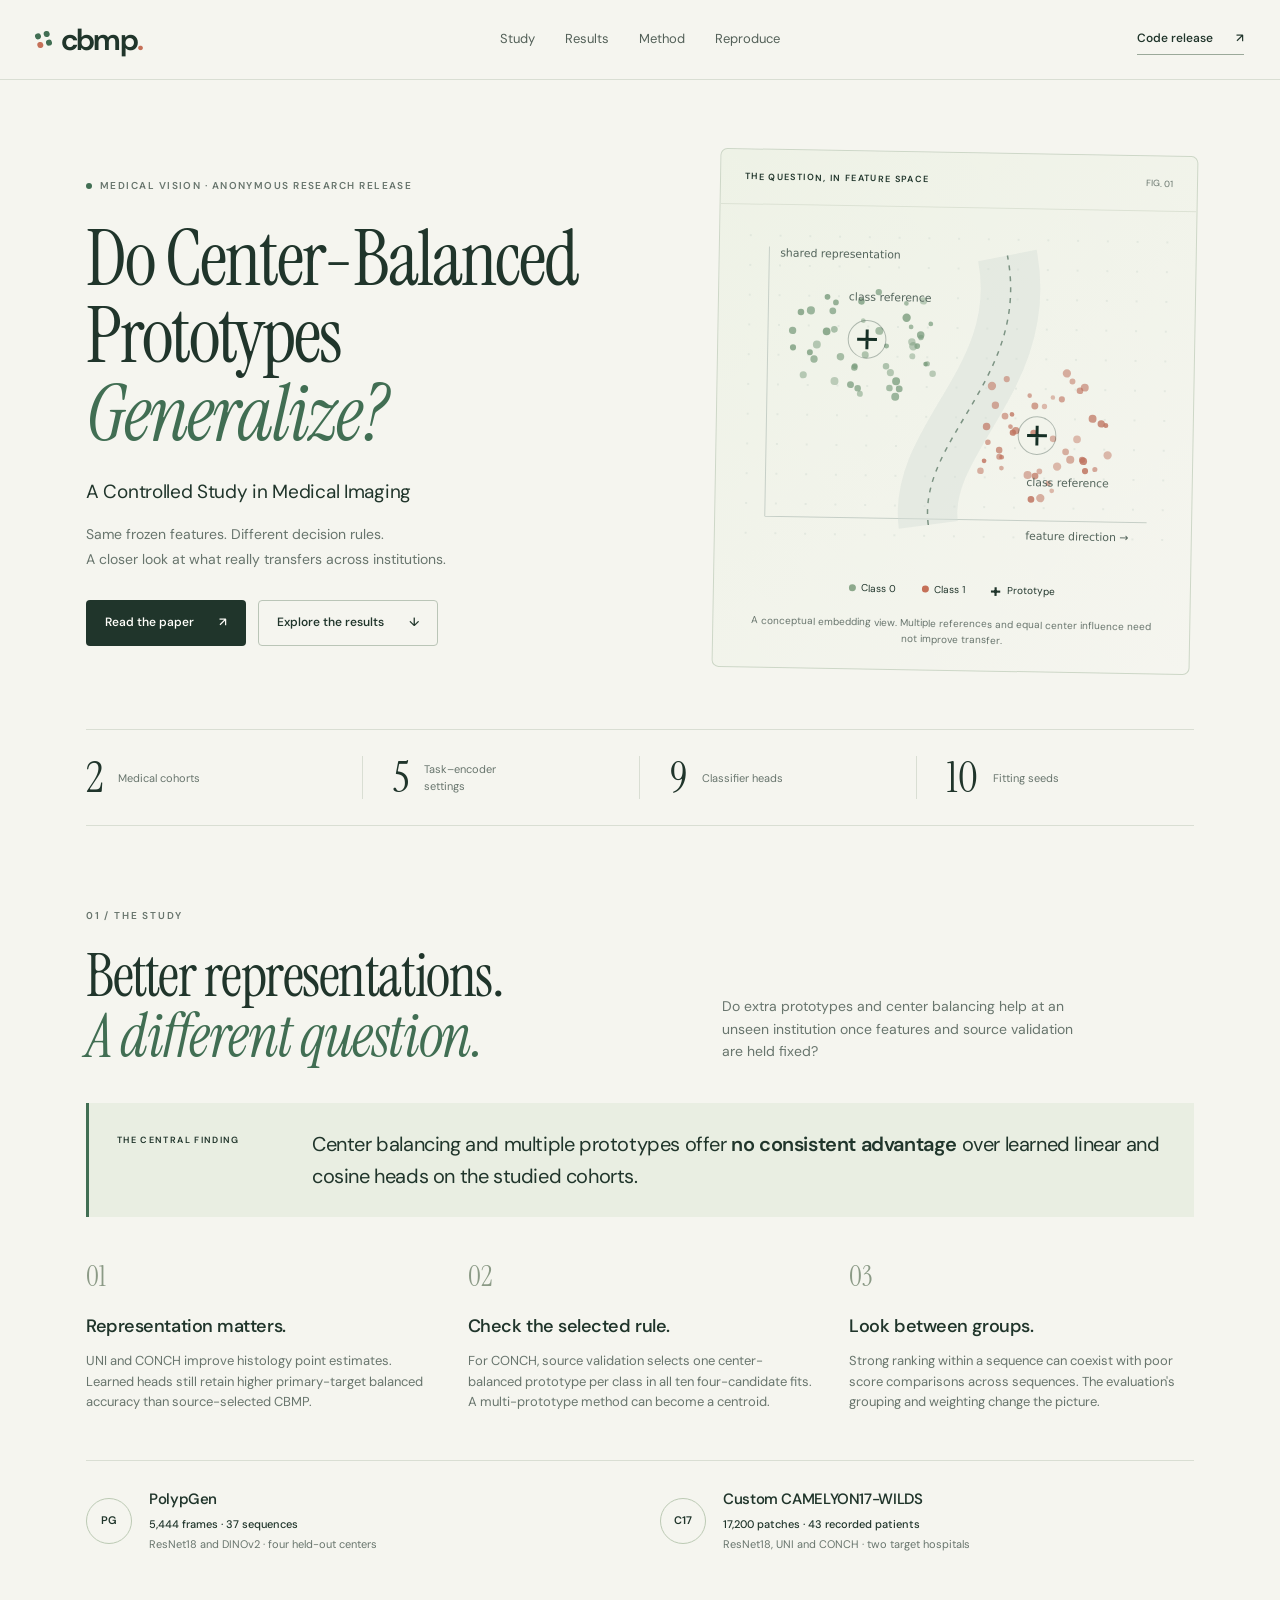
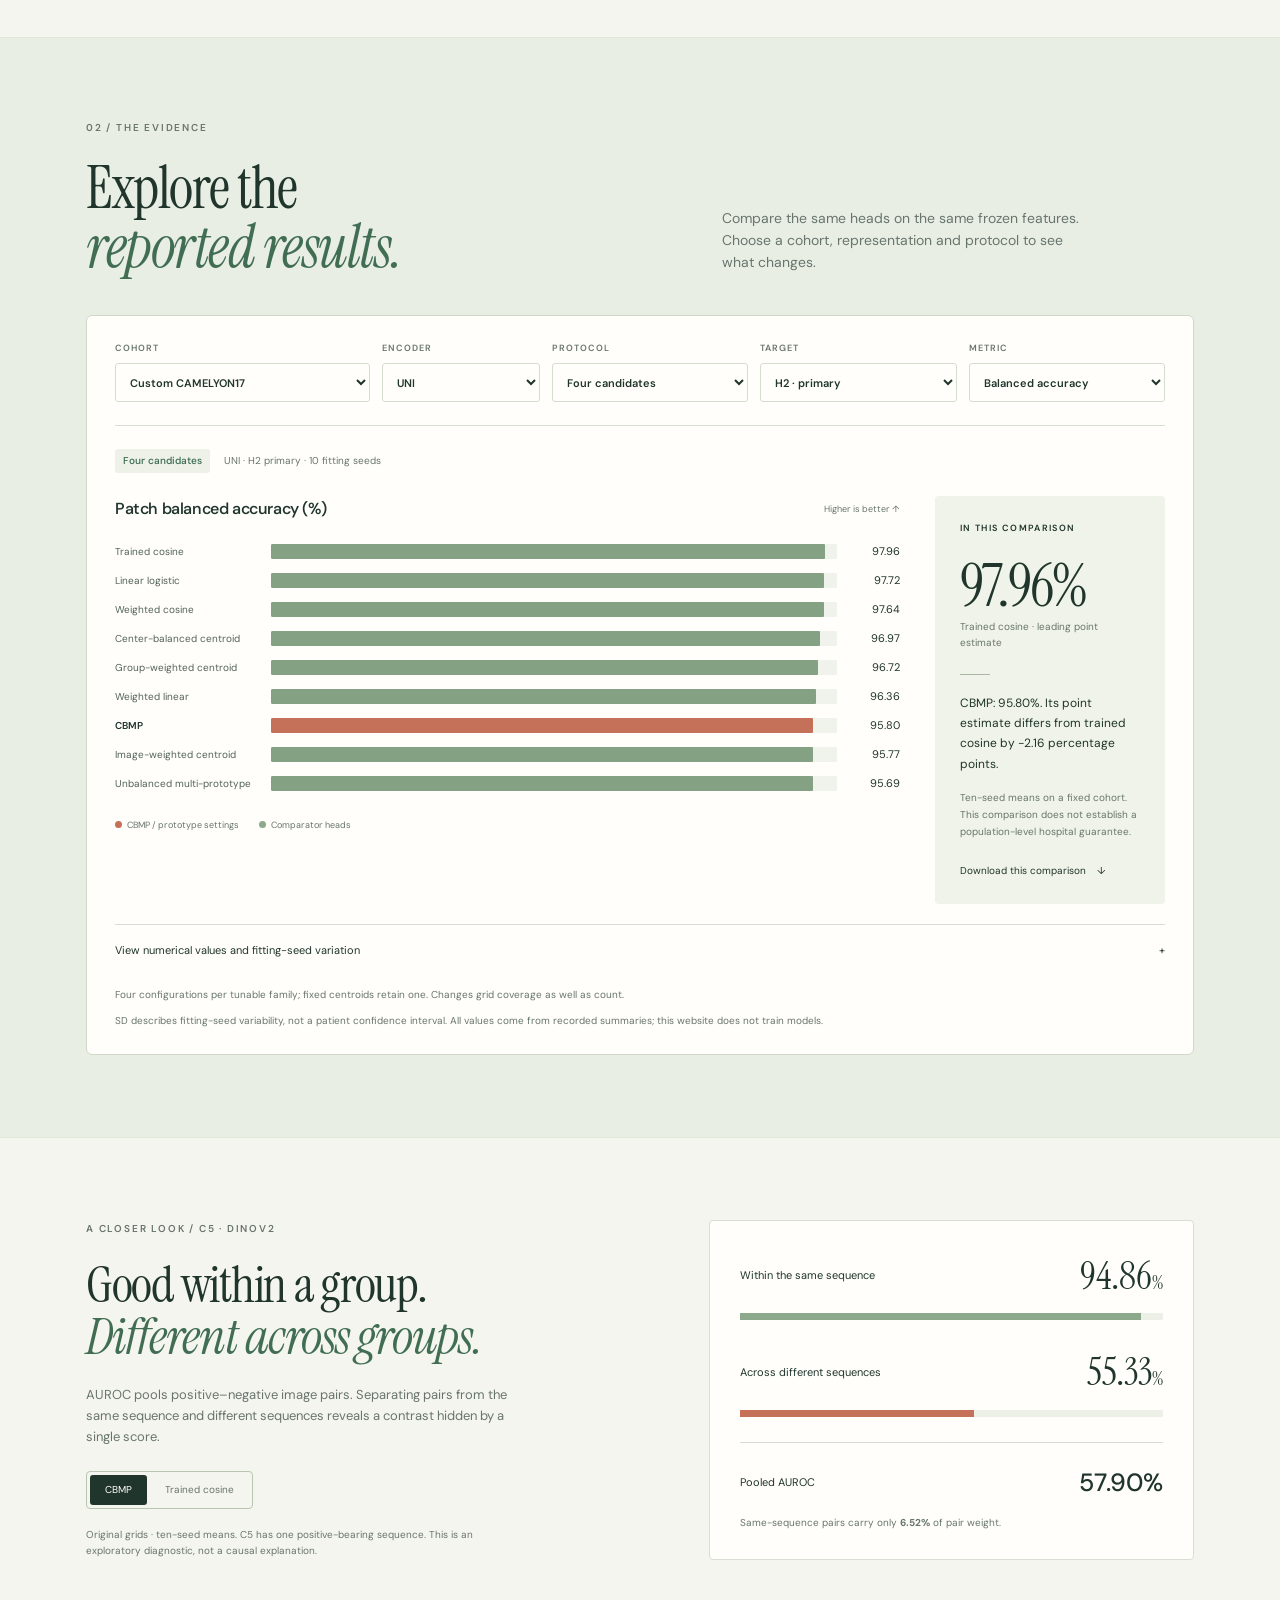
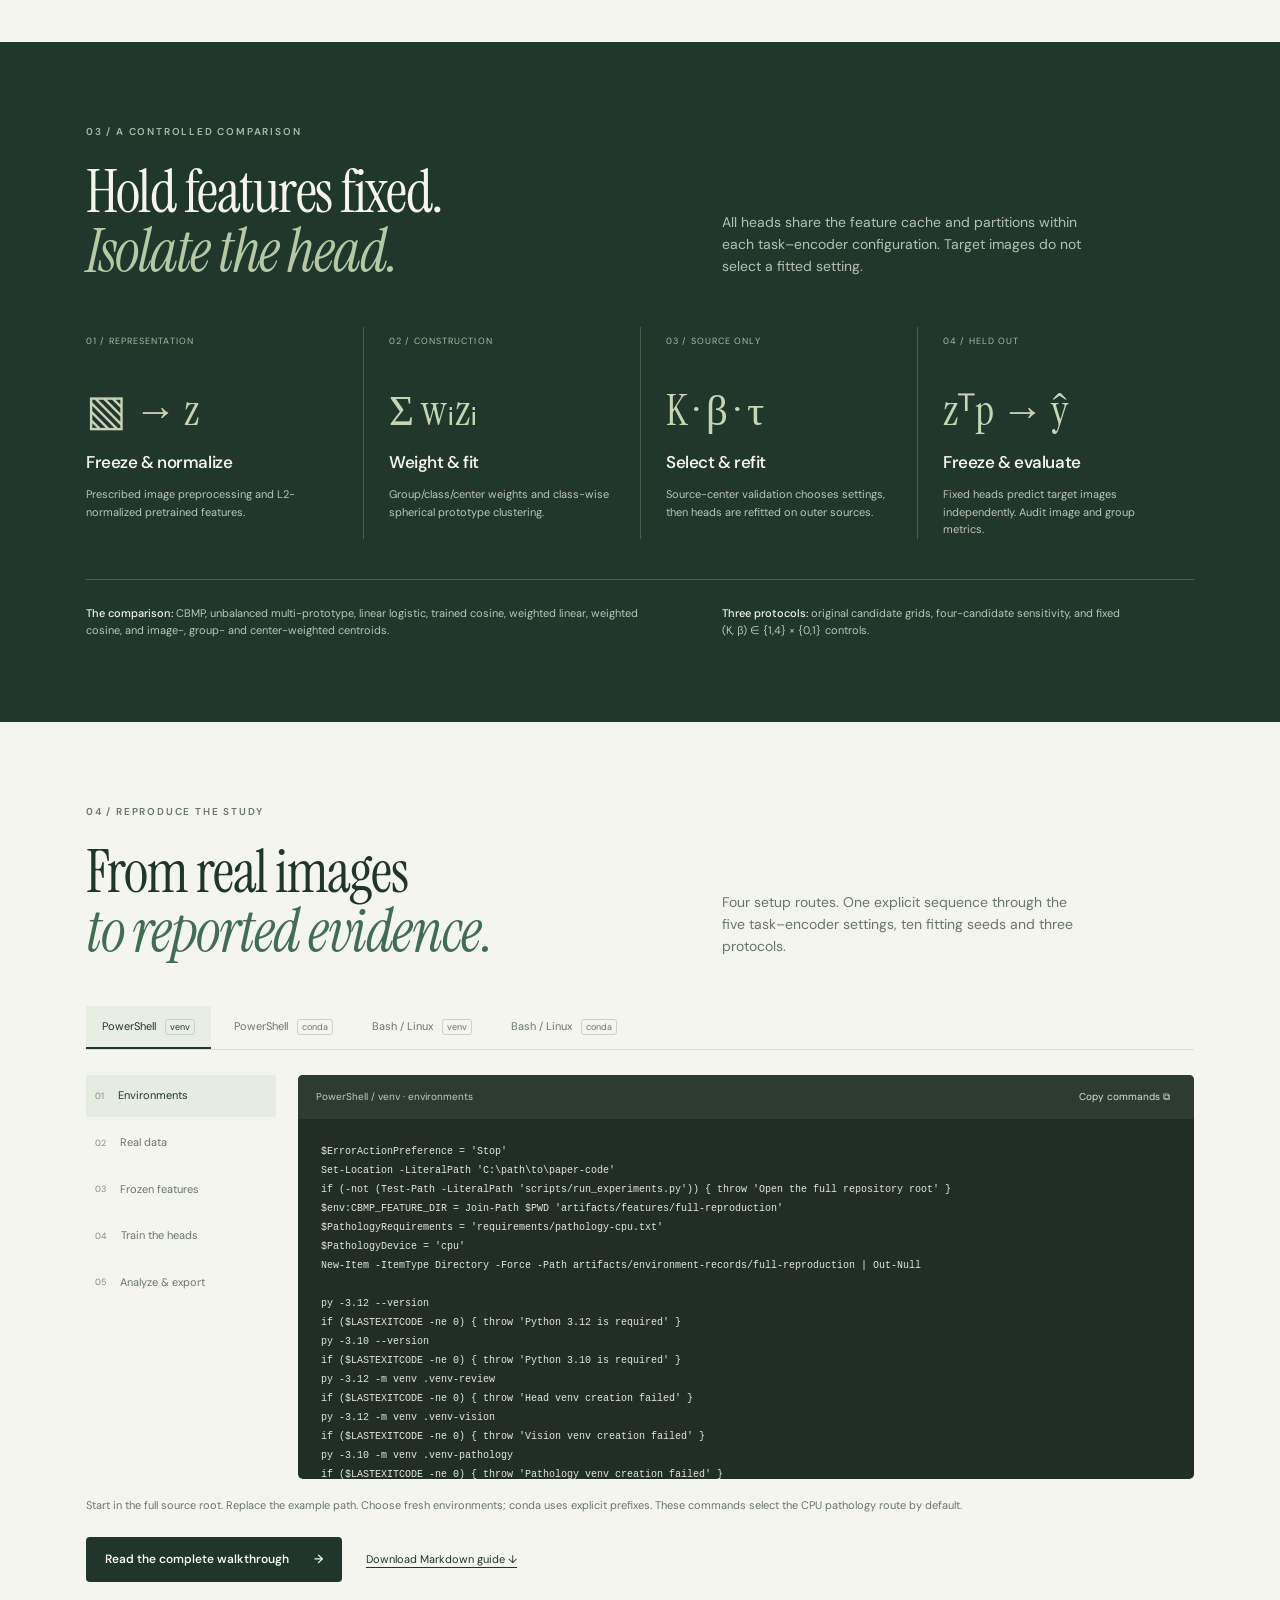
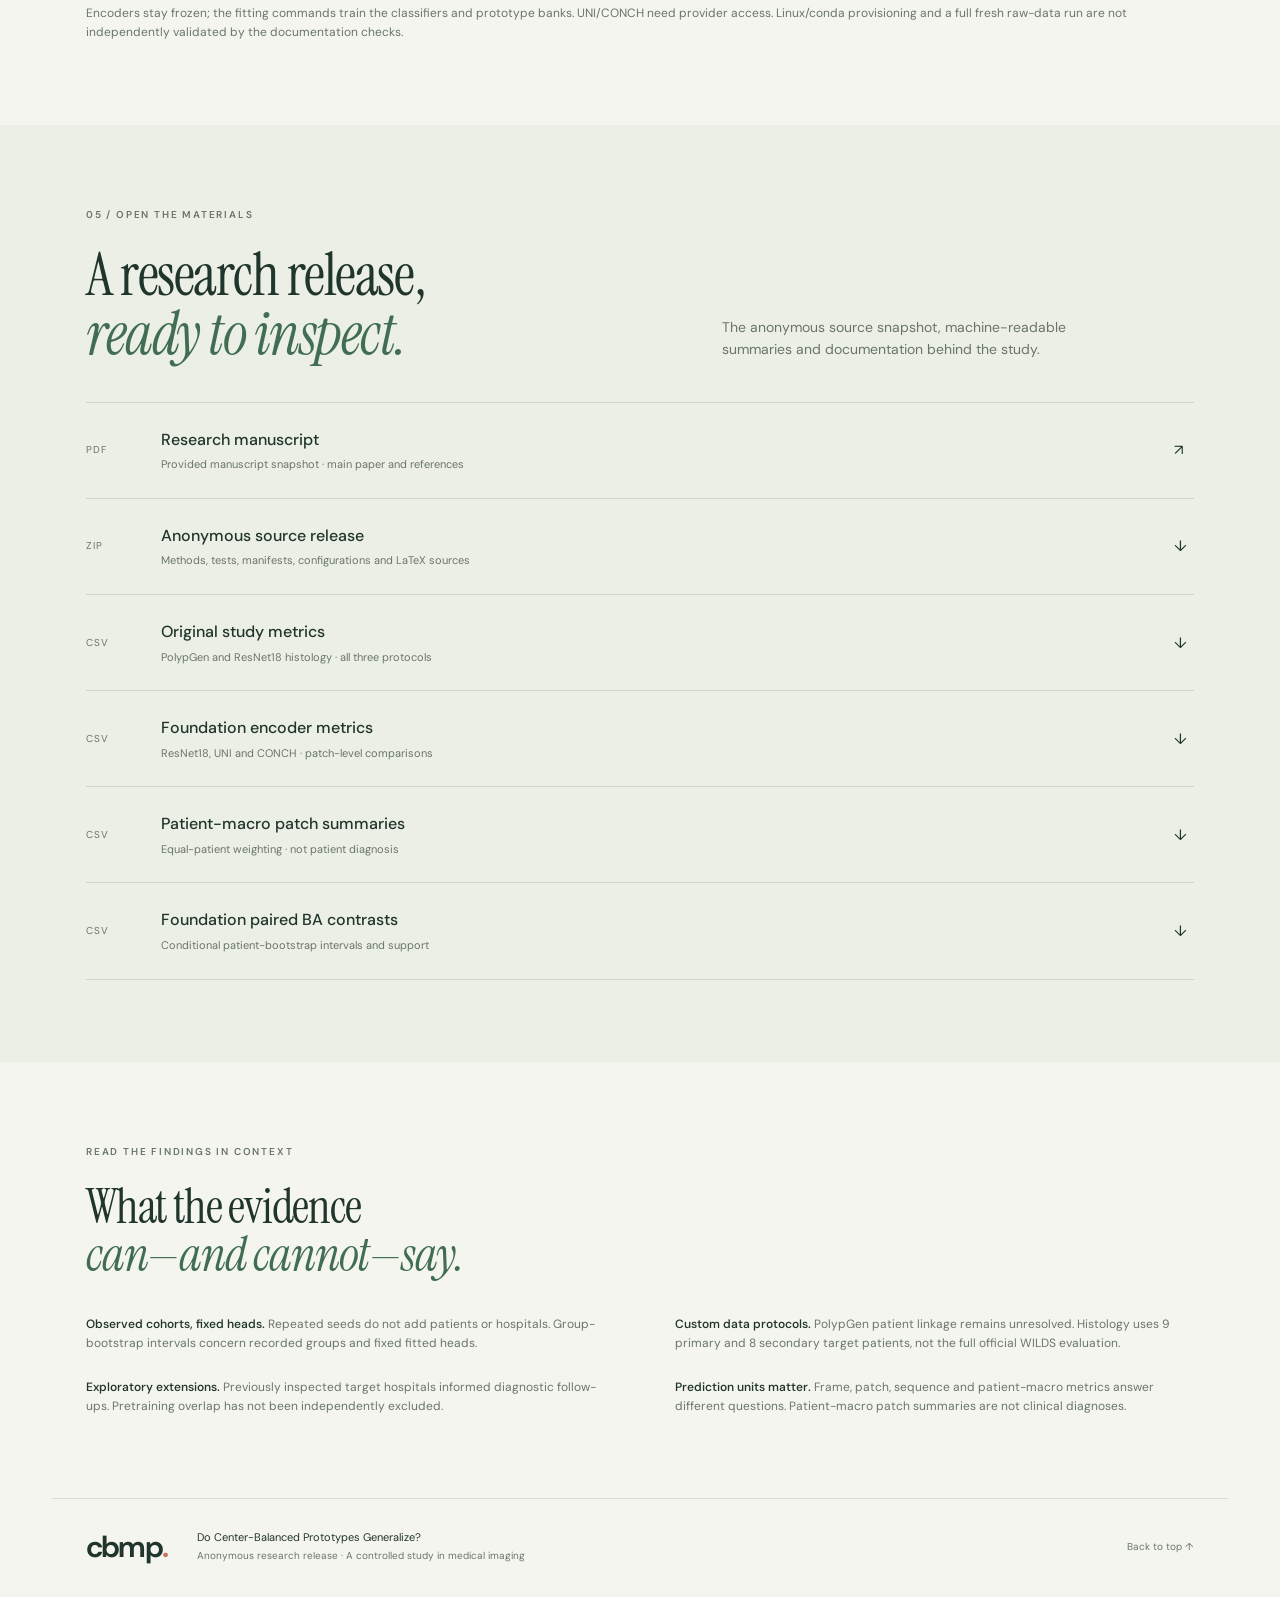
==== docs/index.html @ a2fa5ddd "Add files via upload" ====
<!doctype html>
<html lang="en" data-anonymous-source-directory="docs">
<head>
  <meta charset="utf-8"><meta name="viewport" content="width=device-width, initial-scale=1">
  <meta name="description" content="Do center-balanced prototypes generalize? Explore a controlled medical imaging study, reported results, source code and complete reproduction instructions.">
  <meta name="theme-color" content="#f5f5ef">
  <title>CBMP — Do Center-Balanced Prototypes Generalize?</title>
  <link rel="stylesheet" href="styles.css"><script src="proxy-compat.js" defer></script><script src="app.js" defer></script>
</head>
<body>
<a class="skip" href="#main">Skip to content</a>
<header class="site-header"><div class="header-inner">
  <a class="brand" href="#"><span class="brand-symbol" aria-hidden="true"><i></i><i></i><i></i><i></i></span>cbmp<span class="brand-dot">.</span></a>
  <nav aria-label="Main navigation"><a href="#study">Study</a><a href="#results">Results</a><a href="#method">Method</a><a href="#reproduce">Reproduce</a></nav>
  <a class="header-download" href="downloads/anonymous-source.zip" download>Code release <span aria-hidden="true">↗</span></a>
</div></header>
<main id="main">
<section class="hero wrap">
  <div class="hero-copy"><p class="eyebrow"><span class="status-dot"></span> Medical vision · Anonymous research release</p>
    <h1>Do Center-Balanced<br>Prototypes<br><em>Generalize?</em></h1>
    <p class="hero-subtitle">A Controlled Study in Medical Imaging</p>
    <p class="hero-description">Same frozen features. Different decision rules.<br>A closer look at what really transfers across institutions.</p>
    <div class="hero-actions"><a class="button primary" href="downloads/paper.pdf" target="_blank" rel="noopener">Read the paper <span>↗</span></a><a class="button secondary" href="#results">Explore the results <span>↓</span></a></div>
  </div>
  <div class="embedding-panel"><div class="panel-top"><span class="tiny-label">THE QUESTION, IN FEATURE SPACE</span><span class="figure-id">FIG. 01</span></div>
    <svg id="embedding" viewBox="0 0 480 375" role="img" aria-label="Conceptual illustration of two classes, center groups and prototypes in a shared frozen feature space"><defs><pattern id="grid" width="30" height="30" patternUnits="userSpaceOnUse"><circle cx="1" cy="1" r=".65" fill="#c8d2ca"/></pattern></defs><rect x="25" y="20" width="430" height="330" fill="url(#grid)"/><path d="M50 314H435M50 314V42" fill="none" stroke="#c6cfc7" stroke-width="1"/><path d="M215 320C202 233 316 170 290 47" fill="none" stroke="#d4ddd5" stroke-width="60" opacity=".44"/><path d="M215 320C202 233 316 170 290 47" fill="none" stroke="#7c9383" stroke-width="1.5" stroke-dasharray="5 6"/><g id="embedding-points"></g><g class="proto-stars"><path d="M150 124v20m-10-10h20M323 218v20m-10-10h20" stroke="#152f25" stroke-width="3"/><circle cx="150" cy="134" r="19" fill="none" stroke="#152f25" opacity=".3"/><circle cx="323" cy="228" r="19" fill="none" stroke="#152f25" opacity=".3"/></g><g fill="#53645b" font-size="11" font-family="system-ui"><text x="61" y="52">shared representation</text><text x="313" y="333">feature direction →</text><text x="131" y="95">class reference</text><text x="313" y="279">class reference</text></g></svg>
    <div class="embedding-legend"><span><i class="dot sage"></i> Class 0</span><span><i class="dot coral"></i> Class 1</span><span><b>+</b> Prototype</span></div><p class="figure-caption">A conceptual embedding view. Multiple references and equal center influence need not improve transfer.</p>
  </div>
</section>
<div class="wrap"><div class="study-stats"><div><strong>2</strong><span>Medical cohorts</span></div><div><strong>5</strong><span>Task–encoder settings</span></div><div><strong>9</strong><span>Classifier heads</span></div><div><strong>10</strong><span>Fitting seeds</span></div></div></div>
<section id="study" class="wrap section study-section"><div class="section-kicker">01 / THE STUDY</div><div class="section-heading"><h2>Better representations.<br><em>A different question.</em></h2><p>Do extra prototypes and center balancing help at an unseen institution once features and source validation are held fixed?</p></div>
  <div class="takeaway"><span class="tiny-label">THE CENTRAL FINDING</span><p>Center balancing and multiple prototypes offer <strong>no consistent advantage</strong> over learned linear and cosine heads on the studied cohorts.</p></div>
  <div class="findings"><article><span class="finding-no">01</span><h3>Representation matters.</h3><p>UNI and CONCH improve histology point estimates. Learned heads still retain higher primary-target balanced accuracy than source-selected CBMP.</p></article><article><span class="finding-no">02</span><h3>Check the selected rule.</h3><p>For CONCH, source validation selects one center-balanced prototype per class in all ten four-candidate fits. A multi-prototype method can become a centroid.</p></article><article><span class="finding-no">03</span><h3>Look between groups.</h3><p>Strong ranking within a sequence can coexist with poor score comparisons across sequences. The evaluation's grouping and weighting change the picture.</p></article></div>
  <div class="cohort-row"><article><div class="cohort-icon">PG</div><div><h3>PolypGen</h3><p><strong>5,444 frames · 37 sequences</strong><br>ResNet18 and DINOv2 · four held-out centers</p></div></article><article><div class="cohort-icon">C17</div><div><h3>Custom CAMELYON17-WILDS</h3><p><strong>17,200 patches · 43 recorded patients</strong><br>ResNet18, UNI and CONCH · two target hospitals</p></div></article></div>
</section>
<section id="results" class="results-section section"><div class="wrap"><div class="section-kicker">02 / THE EVIDENCE</div><div class="section-heading"><h2>Explore the<br><em>reported results.</em></h2><p>Compare the same heads on the same frozen features. Choose a cohort, representation and protocol to see what changes.</p></div>
<div class="explorer"><div class="controls"><label>Cohort<select id="dataset"><option value="camelyon">Custom CAMELYON17</option><option value="polypgen">PolypGen</option></select></label><label>Encoder<select id="encoder"></select></label><label>Protocol<select id="protocol"><option value="matched4">Four candidates</option><option value="historical">Original grids</option><option value="factorial">Fixed K × β</option></select></label><label>Target<select id="target"></select></label><label>Metric<select id="metric"><option value="balanced_accuracy">Balanced accuracy</option><option value="auroc">AUROC</option><option value="macro_f1">Macro F1</option><option value="negative_log_likelihood">NLL</option><option value="brier_score">Brier score</option></select></label></div>
<div class="result-context"><span id="result-tag" class="tag">Four-candidate source selection</span><span id="result-context">Loading recorded metrics…</span></div>
<div class="result-layout"><div class="chart-panel"><div class="chart-heading"><h3 id="chart-title">Patch balanced accuracy</h3><span id="metric-direction">Higher is better ↑</span></div><div id="bars" class="bar-chart" aria-live="polite"></div><div class="chart-key"><span><i class="dot coral"></i> CBMP / prototype settings</span><span><i class="dot sage"></i> Comparator heads</span></div></div><aside class="result-insight"><span class="tiny-label">IN THIS COMPARISON</span><strong id="result-best">—</strong><span id="result-best-label">Leading point estimate</span><div class="insight-line"></div><p id="result-delta">Metrics are loaded from the recorded result summaries.</p><p class="muted small">Ten-seed means on a fixed cohort. This comparison does not establish a population-level hospital guarantee.</p><button class="text-button" id="download-results">Download this comparison <span>↓</span></button></aside></div>
<details class="data-details"><summary>View numerical values and fitting-seed variation <span>+</span></summary><div class="table-scroll"><table><thead><tr><th scope="col">Classifier</th><th scope="col">Mean</th><th scope="col">Fitting-seed SD</th><th scope="col">Seeds</th></tr></thead><tbody id="result-rows"></tbody></table></div></details>
<p id="protocol-note" class="small muted">Four-candidate grids change parameter coverage as well as candidate count.</p><p class="small muted">SD describes fitting-seed variability, not a patient confidence interval. All values come from recorded summaries; this website does not train models.</p></div></div></section>
<section class="wrap section ranking-section"><div class="ranking-copy"><div class="section-kicker">A CLOSER LOOK / C5 · DINOV2</div><h2>Good within a group.<br><em>Different across groups.</em></h2><p>AUROC pools positive–negative image pairs. Separating pairs from the same sequence and different sequences reveals a contrast hidden by a single score.</p><div class="toggle-group" aria-label="Ranking diagnostic head"><button class="active" data-rank="cbmp" aria-pressed="true">CBMP</button><button data-rank="cosine" aria-pressed="false">Trained cosine</button></div><p class="small muted">Original grids · ten-seed means. C5 has one positive-bearing sequence. This is an exploratory diagnostic, not a causal explanation.</p></div><div class="ranking-figure"><div class="rank-item"><div><span>Within the same sequence</span><strong id="rank-same">94.86<span>%</span></strong></div><div class="rank-track"><i id="rank-same-bar" style="width:94.86%"></i></div></div><div class="rank-item"><div><span>Across different sequences</span><strong id="rank-across">55.33<span>%</span></strong></div><div class="rank-track coral-track"><i id="rank-across-bar" style="width:55.33%"></i></div></div><div class="pooled"><span>Pooled AUROC</span><strong id="rank-pooled">57.90%</strong><span>Same-sequence pairs carry only <b>6.52%</b> of pair weight.</span></div></div></section>
<section id="method" class="method-section section"><div class="wrap"><div class="section-kicker">03 / A CONTROLLED COMPARISON</div><div class="section-heading"><h2>Hold features fixed.<br><em>Isolate the head.</em></h2><p>All heads share the feature cache and partitions within each task–encoder configuration. Target images do not select a fitted setting.</p></div><div class="pipeline"><article><span>01 / REPRESENTATION</span><div class="pipeline-symbol">▧ → z</div><h3>Freeze & normalize</h3><p>Prescribed image preprocessing and L2-normalized pretrained features.</p></article><article><span>02 / CONSTRUCTION</span><div class="pipeline-symbol">Σ wᵢzᵢ</div><h3>Weight & fit</h3><p>Group/class/center weights and class-wise spherical prototype clustering.</p></article><article><span>03 / SOURCE ONLY</span><div class="pipeline-symbol">K · β · τ</div><h3>Select & refit</h3><p>Source-center validation chooses settings, then heads are refitted on outer sources.</p></article><article><span>04 / HELD OUT</span><div class="pipeline-symbol">zᵀp → ŷ</div><h3>Freeze & evaluate</h3><p>Fixed heads predict target images independently. Audit image and group metrics.</p></article></div><div class="method-bottom"><p><strong>The comparison:</strong> CBMP, unbalanced multi-prototype, linear logistic, trained cosine, weighted linear, weighted cosine, and image-, group- and center-weighted centroids.</p><p><strong>Three protocols:</strong> original candidate grids, four-candidate sensitivity, and fixed <span class="nowrap">(K, β) ∈ {1,4} × {0,1}</span> controls.</p></div></div></section>
<section id="reproduce" class="wrap section"><div class="section-kicker">04 / REPRODUCE THE STUDY</div><div class="section-heading"><h2>From real images<br><em>to reported evidence.</em></h2><p>Four setup routes. One explicit sequence through the five task–encoder settings, ten fitting seeds and three protocols.</p></div>
<div class="repro-routes" role="group" aria-label="Choose platform and environment"><button data-shell="powershell" data-env="venv" class="active" aria-pressed="true">PowerShell <span>venv</span></button><button data-shell="powershell" data-env="conda" aria-pressed="false">PowerShell <span>conda</span></button><button data-shell="bash" data-env="venv" aria-pressed="false">Bash / Linux <span>venv</span></button><button data-shell="bash" data-env="conda" aria-pressed="false">Bash / Linux <span>conda</span></button></div>
<div class="repro-grid"><nav class="repro-steps" aria-label="Reproduction stage"><button data-stage="setup" class="active"><span>01</span> Environments</button><button data-stage="data"><span>02</span> Real data</button><button data-stage="features"><span>03</span> Frozen features</button><button data-stage="fit"><span>04</span> Train the heads</button><button data-stage="report"><span>05</span> Analyze & export</button></nav><div class="terminal"><div class="terminal-header"><span id="terminal-title">PowerShell / venv · environments</span><button id="copy-code" type="button">Copy commands <span>⧉</span></button></div><pre tabindex="0"><code id="repro-code">Loading the reproduction guide…</code></pre></div></div>
<p class="repro-hint" id="repro-hint">Use the full guide for prerequisites, provider access, expected outputs and recovery instructions.</p><div class="repro-links"><a class="button primary" href="guide.html">Read the complete walkthrough <span>→</span></a><a class="text-link" href="downloads/REPRODUCE_ALL.md" download>Download Markdown guide ↓</a></div><p class="small muted">Encoders stay frozen; the fitting commands train the classifiers and prototype banks. UNI/CONCH need provider access. Linux/conda provisioning and a full fresh raw-data run are not independently validated by the documentation checks.</p>
</section>
<section id="resources" class="resource-section section"><div class="wrap"><div class="section-kicker">05 / OPEN THE MATERIALS</div><div class="section-heading"><h2>A research release,<br><em>ready to inspect.</em></h2><p>The anonymous source snapshot, machine-readable summaries and documentation behind the study.</p></div><div class="resource-list"><a href="downloads/paper.pdf" target="_blank" rel="noopener"><span class="resource-type">PDF</span><span><strong>Research manuscript</strong><small>Provided manuscript snapshot · main paper and references</small></span><span>↗</span></a><a href="downloads/anonymous-source.zip" download><span class="resource-type">ZIP</span><span><strong>Anonymous source release</strong><small>Methods, tests, manifests, configurations and LaTeX sources</small></span><span>↓</span></a><a href="downloads/original_image_metrics.csv" download><span class="resource-type">CSV</span><span><strong>Original study metrics</strong><small>PolypGen and ResNet18 histology · all three protocols</small></span><span>↓</span></a><a href="downloads/histology_image_metrics.csv" download><span class="resource-type">CSV</span><span><strong>Foundation encoder metrics</strong><small>ResNet18, UNI and CONCH · patch-level comparisons</small></span><span>↓</span></a><a href="downloads/histology_patient_macro.csv" download><span class="resource-type">CSV</span><span><strong>Patient-macro patch summaries</strong><small>Equal-patient weighting · not patient diagnosis</small></span><span>↓</span></a><a href="downloads/foundation_paired_ba.csv" download><span class="resource-type">CSV</span><span><strong>Foundation paired BA contrasts</strong><small>Conditional patient-bootstrap intervals and support</small></span><span>↓</span></a></div></div></section>
<section class="wrap section scope-section"><div class="section-kicker">READ THE FINDINGS IN CONTEXT</div><h2>What the evidence<br><em>can—and cannot—say.</em></h2><div class="scope-grid"><p><strong>Observed cohorts, fixed heads.</strong> Repeated seeds do not add patients or hospitals. Group-bootstrap intervals concern recorded groups and fixed fitted heads.</p><p><strong>Custom data protocols.</strong> PolypGen patient linkage remains unresolved. Histology uses 9 primary and 8 secondary target patients, not the full official WILDS evaluation.</p><p><strong>Exploratory extensions.</strong> Previously inspected target hospitals informed diagnostic follow-ups. Pretraining overlap has not been independently excluded.</p><p><strong>Prediction units matter.</strong> Frame, patch, sequence and patient-macro metrics answer different questions. Patient-macro patch summaries are not clinical diagnoses.</p></div></section>
</main><footer><div class="wrap footer-inner"><a class="brand" href="#">cbmp<span class="brand-dot">.</span></a><p>Do Center-Balanced Prototypes Generalize?<br><span>Anonymous research release · A controlled study in medical imaging</span></p><a href="#main">Back to top ↑</a></div></footer><div id="toast" role="status" aria-live="polite"></div>
<script id="recorded-results" type="application/json">{"schemaVersion":1,"description":"Seed-averaged image/patch metrics from the recorded paper summaries. Fractions remain raw; display BA/AUROC/F1 as percentages.","protocols":[{"id":"historical","label":"Original grids","description":"Original source-only candidate grids; 9 head families."},{"id":"matched4","label":"Four candidates","description":"Four configurations per tunable family; fixed centroids retain one. Changes grid coverage as well as count."},{"id":"factorial","label":"Fixed K × beta","description":"Four fixed prototype settings, K in {1,4}, beta in {0,1}."}],"metrics":{"balanced_accuracy":{"label":"Balanced accuracy","display":"percent","higherIsBetter":true},"auroc":{"label":"AUROC","display":"percent","higherIsBetter":true},"macro_f1":{"label":"Macro F1","display":"percent","higherIsBetter":true},"negative_log_likelihood":{"label":"Negative log-likelihood","display":"decimal","higherIsBetter":false},"brier_score":{"label":"Brier score","display":"decimal","higherIsBetter":false}},"recordCount":308,"fittingSeeds":10,"sourceRowCounts":{"original_image_metrics.csv":220,"histology_image_metrics.csv":132},"deduplicatedRows":44,"uncertaintyNote":"Columns ending _seed_sd describe fitting-seed variability on fixed cohorts, not confidence intervals or hospital-population uncertainty.","scopeNote":"PolypGen is a reviewed sequence subset; CAMELYON is a custom patient-capped cohort, not the full official WILDS benchmark.","records":[{"encoder":"CONCH","task":"camelyon_custom_conch","protocol":"factorial","center":"1","method":"K1_beta0","fitting_seeds":10,"balanced_accuracy":0.9348865251281169,"balanced_accuracy_seed_sd":1.1702778228589004e-16,"balanced_accuracy_valid_seeds":10,"macro_f1":0.9364369505627032,"macro_f1_seed_sd":1.1702778228589004e-16,"macro_f1_valid_seeds":10,"auroc":0.9853459011979316,"auroc_seed_sd":1.1702778228589004e-16,"auroc_valid_seeds":10,"negative_log_likelihood":0.1426907840581442,"negative_log_likelihood_seed_sd":0.0,"negative_log_likelihood_valid_seeds":10,"brier_score":0.04289225268874418,"brier_score_seed_sd":0.0,"brier_score_valid_seeds":10,"dataset":"camelyon","dataset_label":"Custom CAMELYON17-WILDS"},{"encoder":"CONCH","task":"camelyon_custom_conch","protocol":"factorial","center":"1","method":"K1_beta1","fitting_seeds":10,"balanced_accuracy":0.9379073452756757,"balanced_accuracy_seed_sd":0.0,"balanced_accuracy_valid_seeds":10,"macro_f1":0.9395664790018078,"macro_f1_seed_sd":1.1702778228589004e-16,"macro_f1_valid_seeds":10,"auroc":0.9856730171531429,"auroc_seed_sd":0.0,"auroc_valid_seeds":10,"negative_log_likelihood":0.14088339298708122,"negative_log_likelihood_seed_sd":0.0,"negative_log_likelihood_valid_seeds":10,"brier_score":0.04235460553715327,"brier_score_seed_sd":7.314236392868128e-18,"brier_score_valid_seeds":10,"dataset":"camelyon","dataset_label":"Custom CAMELYON17-WILDS"},{"encoder":"CONCH","task":"camelyon_custom_conch","protocol":"factorial","center":"1","method":"K4_beta0","fitting_seeds":10,"balanced_accuracy":0.8812226089324404,"balanced_accuracy_seed_sd":0.0160430282484972,"balanced_accuracy_valid_seeds":10,"macro_f1":0.8873804997272184,"macro_f1_seed_sd":0.015255237042174826,"macro_f1_valid_seeds":10,"auroc":0.952332114913399,"auroc_seed_sd":0.011092492099173611,"auroc_valid_seeds":10,"negative_log_likelihood":0.2577441312170573,"negative_log_likelihood_seed_sd":0.03350289200019272,"negative_log_likelihood_valid_seeds":10,"brier_score":0.07313364904835958,"brier_score_seed_sd":0.008396802931281564,"brier_score_valid_seeds":10,"dataset":"camelyon","dataset_label":"Custom CAMELYON17-WILDS"},{"encoder":"CONCH","task":"camelyon_custom_conch","protocol":"factorial","center":"1","method":"K4_beta1","fitting_seeds":10,"balanced_accuracy":0.8786981176477753,"balanced_accuracy_seed_sd":0.003262068661560072,"balanced_accuracy_valid_seeds":10,"macro_f1":0.8829017245454956,"macro_f1_seed_sd":0.0038843182653010176,"macro_f1_valid_seeds":10,"auroc":0.9528247028225495,"auroc_seed_sd":0.0016836172600461395,"auroc_valid_seeds":10,"negative_log_likelihood":0.25614437207591023,"negative_log_likelihood_seed_sd":0.005813594331726181,"negative_log_likelihood_valid_seeds":10,"brier_score":0.07334811296593699,"brier_score_seed_sd":0.0010289234568393387,"brier_score_valid_seeds":10,"dataset":"camelyon","dataset_label":"Custom CAMELYON17-WILDS"},{"encoder":"CONCH","task":"camelyon_custom_conch","protocol":"factorial","center":"2","method":"K1_beta0","fitting_seeds":10,"balanced_accuracy":0.9260019129038353,"balanced_accuracy_seed_sd":0.0,"balanced_accuracy_valid_seeds":10,"macro_f1":0.9316688444807024,"macro_f1_seed_sd":0.0,"macro_f1_valid_seeds":10,"auroc":0.9766193262327605,"auroc_seed_sd":2.340555645717801e-16,"auroc_valid_seeds":10,"negative_log_likelihood":0.15767100154860597,"negative_log_likelihood_seed_sd":2.925694557147251e-17,"negative_log_likelihood_valid_seeds":10,"brier_score":0.043776361421797264,"brier_score_seed_sd":0.0,"brier_score_valid_seeds":10,"dataset":"camelyon","dataset_label":"Custom CAMELYON17-WILDS"},{"encoder":"CONCH","task":"camelyon_custom_conch","protocol":"factorial","center":"2","method":"K1_beta1","fitting_seeds":10,"balanced_accuracy":0.9263266342338937,"balanced_accuracy_seed_sd":1.1702778228589004e-16,"balanced_accuracy_valid_seeds":10,"macro_f1":0.9325836384235806,"macro_f1_seed_sd":1.1702778228589004e-16,"macro_f1_valid_seeds":10,"auroc":0.9777643379227282,"auroc_seed_sd":1.1702778228589004e-16,"auroc_valid_seeds":10,"negative_log_likelihood":0.15373701488206293,"negative_log_likelihood_seed_sd":0.0,"negative_log_likelihood_valid_seeds":10,"brier_score":0.042747520638124925,"brier_score_seed_sd":0.0,"brier_score_valid_seeds":10,"dataset":"camelyon","dataset_label":"Custom CAMELYON17-WILDS"},{"encoder":"CONCH","task":"camelyon_custom_conch","protocol":"factorial","center":"2","method":"K4_beta0","fitting_seeds":10,"balanced_accuracy":0.931761878896656,"balanced_accuracy_seed_sd":0.005368448925419319,"balanced_accuracy_valid_seeds":10,"macro_f1":0.9406123213864006,"macro_f1_seed_sd":0.004609133306339077,"macro_f1_valid_seeds":10,"auroc":0.9842946683709617,"auroc_seed_sd":0.0027234667120763258,"auroc_valid_seeds":10,"negative_log_likelihood":0.13174111238857455,"negative_log_likelihood_seed_sd":0.010497664426718848,"negative_log_likelihood_valid_seeds":10,"brier_score":0.03698457880314933,"brier_score_seed_sd":0.002941038357357291,"brier_score_valid_seeds":10,"dataset":"camelyon","dataset_label":"Custom CAMELYON17-WILDS"},{"encoder":"CONCH","task":"camelyon_custom_conch","protocol":"factorial","center":"2","method":"K4_beta1","fitting_seeds":10,"balanced_accuracy":0.9341267357831098,"balanced_accuracy_seed_sd":0.0007341132376436219,"balanced_accuracy_valid_seeds":10,"macro_f1":0.9419280152720179,"macro_f1_seed_sd":0.001214106161831828,"macro_f1_valid_seeds":10,"auroc":0.98555204102116,"auroc_seed_sd":0.0005400670678833593,"auroc_valid_seeds":10,"negative_log_likelihood":0.1274380435348069,"negative_log_likelihood_seed_sd":0.0025957451448127603,"negative_log_likelihood_valid_seeds":10,"brier_score":0.035899647256356436,"brier_score_seed_sd":0.0008324080669483991,"brier_score_valid_seeds":10,"dataset":"camelyon","dataset_label":"Custom CAMELYON17-WILDS"},{"encoder":"CONCH","task":"camelyon_custom_conch","protocol":"historical","center":"1","method":"cbmp","fitting_seeds":10,"balanced_accuracy":0.9379073452756757,"balanced_accuracy_seed_sd":0.0,"balanced_accuracy_valid_seeds":10,"macro_f1":0.9395664790018078,"macro_f1_seed_sd":1.1702778228589004e-16,"macro_f1_valid_seeds":10,"auroc":0.9856730171531429,"auroc_seed_sd":0.0,"auroc_valid_seeds":10,"negative_log_likelihood":0.14088339298708122,"negative_log_likelihood_seed_sd":0.0,"negative_log_likelihood_valid_seeds":10,"brier_score":0.04235460553715327,"brier_score_seed_sd":7.314236392868128e-18,"brier_score_valid_seeds":10,"dataset":"camelyon","dataset_label":"Custom CAMELYON17-WILDS"},{"encoder":"CONCH","task":"camelyon_custom_conch","protocol":"historical","center":"1","method":"cosine_group_center_weighted","fitting_seeds":10,"balanced_accuracy":0.9363660723335157,"balanced_accuracy_seed_sd":0.0006225071278059547,"balanced_accuracy_valid_seeds":10,"macro_f1":0.9286370226766566,"macro_f1_seed_sd":0.0010717630159390293,"macro_f1_valid_seeds":10,"auroc":0.9838851892596349,"auroc_seed_sd":0.0001040701336012814,"auroc_valid_seeds":10,"negative_log_likelihood":0.16354975286208034,"negative_log_likelihood_seed_sd":0.0022099705272734752,"negative_log_likelihood_valid_seeds":10,"brier_score":0.04846611235214547,"brier_score_seed_sd":0.0006465442803852237,"brier_score_valid_seeds":10,"dataset":"camelyon","dataset_label":"Custom CAMELYON17-WILDS"},{"encoder":"CONCH","task":"camelyon_custom_conch","protocol":"historical","center":"1","method":"linear_group_center_weighted","fitting_seeds":10,"balanced_accuracy":0.9403087330825155,"balanced_accuracy_seed_sd":0.0,"balanced_accuracy_valid_seeds":10,"macro_f1":0.938941467070023,"macro_f1_seed_sd":0.0,"macro_f1_valid_seeds":10,"auroc":0.9862889695368917,"auroc_seed_sd":0.0,"auroc_valid_seeds":10,"negative_log_likelihood":0.14010974412944274,"negative_log_likelihood_seed_sd":0.0,"negative_log_likelihood_valid_seeds":10,"brier_score":0.04188486298256716,"brier_score_seed_sd":0.0,"brier_score_valid_seeds":10,"dataset":"camelyon","dataset_label":"Custom CAMELYON17-WILDS"},{"encoder":"CONCH","task":"camelyon_custom_conch","protocol":"historical","center":"1","method":"linear_logistic","fitting_seeds":10,"balanced_accuracy":0.9288120427390915,"balanced_accuracy_seed_sd":1.1702778228589004e-16,"balanced_accuracy_valid_seeds":10,"macro_f1":0.9340974316169994,"macro_f1_seed_sd":0.0,"macro_f1_valid_seeds":10,"auroc":0.9847699683193417,"auroc_seed_sd":1.1702778228589004e-16,"auroc_valid_seeds":10,"negative_log_likelihood":0.14282355720951495,"negative_log_likelihood_seed_sd":2.925694557147251e-17,"negative_log_likelihood_valid_seeds":10,"brier_score":0.042842853718480116,"brier_score_seed_sd":0.0,"brier_score_valid_seeds":10,"dataset":"camelyon","dataset_label":"Custom CAMELYON17-WILDS"},{"encoder":"CONCH","task":"camelyon_custom_conch","protocol":"historical","center":"1","method":"multi_prototype_unbalanced","fitting_seeds":10,"balanced_accuracy":0.9348865251281169,"balanced_accuracy_seed_sd":1.1702778228589004e-16,"balanced_accuracy_valid_seeds":10,"macro_f1":0.9364369505627032,"macro_f1_seed_sd":1.1702778228589004e-16,"macro_f1_valid_seeds":10,"auroc":0.9853459011979316,"auroc_seed_sd":1.1702778228589004e-16,"auroc_valid_seeds":10,"negative_log_likelihood":0.1426907840581442,"negative_log_likelihood_seed_sd":0.0,"negative_log_likelihood_valid_seeds":10,"brier_score":0.04289225268874418,"brier_score_seed_sd":0.0,"brier_score_valid_seeds":10,"dataset":"camelyon","dataset_label":"Custom CAMELYON17-WILDS"},{"encoder":"CONCH","task":"camelyon_custom_conch","protocol":"historical","center":"1","method":"single_centroid_center_balanced","fitting_seeds":10,"balanced_accuracy":0.9379073452756757,"balanced_accuracy_seed_sd":0.0,"balanced_accuracy_valid_seeds":10,"macro_f1":0.9395664790018078,"macro_f1_seed_sd":1.1702778228589004e-16,"macro_f1_valid_seeds":10,"auroc":0.9856730171531429,"auroc_seed_sd":0.0,"auroc_valid_seeds":10,"negative_log_likelihood":0.14088339298708122,"negative_log_likelihood_seed_sd":0.0,"negative_log_likelihood_valid_seeds":10,"brier_score":0.04235460553715327,"brier_score_seed_sd":7.314236392868128e-18,"brier_score_valid_seeds":10,"dataset":"camelyon","dataset_label":"Custom CAMELYON17-WILDS"},{"encoder":"CONCH","task":"camelyon_custom_conch","protocol":"historical","center":"1","method":"single_centroid_group_weighted","fitting_seeds":10,"balanced_accuracy":0.9348865251281169,"balanced_accuracy_seed_sd":1.1702778228589004e-16,"balanced_accuracy_valid_seeds":10,"macro_f1":0.9364369505627032,"macro_f1_seed_sd":1.1702778228589004e-16,"macro_f1_valid_seeds":10,"auroc":0.9853459011979316,"auroc_seed_sd":1.1702778228589004e-16,"auroc_valid_seeds":10,"negative_log_likelihood":0.1426907840581442,"negative_log_likelihood_seed_sd":0.0,"negative_log_likelihood_valid_seeds":10,"brier_score":0.04289225268874418,"brier_score_seed_sd":0.0,"brier_score_valid_seeds":10,"dataset":"camelyon","dataset_label":"Custom CAMELYON17-WILDS"},{"encoder":"CONCH","task":"camelyon_custom_conch","protocol":"historical","center":"1","method":"single_centroid_image_weighted","fitting_seeds":10,"balanced_accuracy":0.9030275190647268,"balanced_accuracy_seed_sd":0.0,"balanced_accuracy_valid_seeds":10,"macro_f1":0.9117248841945272,"macro_f1_seed_sd":1.1702778228589004e-16,"macro_f1_valid_seeds":10,"auroc":0.977685210922367,"auroc_seed_sd":0.0,"auroc_valid_seeds":10,"negative_log_likelihood":0.1799087060845052,"negative_log_likelihood_seed_sd":0.0,"negative_log_likelihood_valid_seeds":10,"brier_score":0.0538579202942034,"brier_score_seed_sd":0.0,"brier_score_valid_seeds":10,"dataset":"camelyon","dataset_label":"Custom CAMELYON17-WILDS"},{"encoder":"CONCH","task":"camelyon_custom_conch","protocol":"historical","center":"1","method":"trainable_cosine","fitting_seeds":10,"balanced_accuracy":0.9416576949026026,"balanced_accuracy_seed_sd":0.0018933406159119038,"balanced_accuracy_valid_seeds":10,"macro_f1":0.9422279052841445,"macro_f1_seed_sd":0.0012617995169620826,"macro_f1_valid_seeds":10,"auroc":0.985922269071143,"auroc_seed_sd":0.0002060261763332812,"auroc_valid_seeds":10,"negative_log_likelihood":0.13796685836192255,"negative_log_likelihood_seed_sd":0.0010963611422147063,"negative_log_likelihood_valid_seeds":10,"brier_score":0.040625817819941214,"brier_score_seed_sd":0.0004915525826545213,"brier_score_valid_seeds":10,"dataset":"camelyon","dataset_label":"Custom CAMELYON17-WILDS"},{"encoder":"CONCH","task":"camelyon_custom_conch","protocol":"historical","center":"2","method":"cbmp","fitting_seeds":10,"balanced_accuracy":0.9263266342338937,"balanced_accuracy_seed_sd":1.1702778228589004e-16,"balanced_accuracy_valid_seeds":10,"macro_f1":0.9325836384235806,"macro_f1_seed_sd":1.1702778228589004e-16,"macro_f1_valid_seeds":10,"auroc":0.9777643379227282,"auroc_seed_sd":1.1702778228589004e-16,"auroc_valid_seeds":10,"negative_log_likelihood":0.15373701488206293,"negative_log_likelihood_seed_sd":0.0,"negative_log_likelihood_valid_seeds":10,"brier_score":0.042747520638124925,"brier_score_seed_sd":0.0,"brier_score_valid_seeds":10,"dataset":"camelyon","dataset_label":"Custom CAMELYON17-WILDS"},{"encoder":"CONCH","task":"camelyon_custom_conch","protocol":"historical","center":"2","method":"cosine_group_center_weighted","fitting_seeds":10,"balanced_accuracy":0.9477606036274324,"balanced_accuracy_seed_sd":0.0022015720999519106,"balanced_accuracy_valid_seeds":10,"macro_f1":0.9515625730109128,"macro_f1_seed_sd":0.0013467911776272369,"macro_f1_valid_seeds":10,"auroc":0.9907055899300963,"auroc_seed_sd":0.0001406764456979908,"auroc_valid_seeds":10,"negative_log_likelihood":0.11053058064139654,"negative_log_likelihood_seed_sd":0.0007759938251657193,"negative_log_likelihood_valid_seeds":10,"brier_score":0.030574720088216285,"brier_score_seed_sd":0.0003087841298210124,"brier_score_valid_seeds":10,"dataset":"camelyon","dataset_label":"Custom CAMELYON17-WILDS"},{"encoder":"CONCH","task":"camelyon_custom_conch","protocol":"historical","center":"2","method":"linear_group_center_weighted","fitting_seeds":10,"balanced_accuracy":0.9348756612507086,"balanced_accuracy_seed_sd":1.1702778228589004e-16,"balanced_accuracy_valid_seeds":10,"macro_f1":0.9428220799624377,"macro_f1_seed_sd":0.0,"macro_f1_valid_seeds":10,"auroc":0.9854041452153787,"auroc_seed_sd":1.1702778228589004e-16,"auroc_valid_seeds":10,"negative_log_likelihood":0.13123611842998356,"negative_log_likelihood_seed_sd":0.0,"negative_log_likelihood_valid_seeds":10,"brier_score":0.036910250171214076,"brier_score_seed_sd":0.0,"brier_score_valid_seeds":10,"dataset":"camelyon","dataset_label":"Custom CAMELYON17-WILDS"},{"encoder":"CONCH","task":"camelyon_custom_conch","protocol":"historical","center":"2","method":"linear_logistic","fitting_seeds":10,"balanced_accuracy":0.9649950406196866,"balanced_accuracy_seed_sd":2.340555645717801e-16,"balanced_accuracy_valid_seeds":10,"macro_f1":0.9651199840253216,"macro_f1_seed_sd":1.1702778228589004e-16,"macro_f1_valid_seeds":10,"auroc":0.994578998795579,"auroc_seed_sd":0.0,"auroc_valid_seeds":10,"negative_log_likelihood":0.08426919961303261,"negative_log_likelihood_seed_sd":1.4628472785736255e-17,"negative_log_likelihood_valid_seeds":10,"brier_score":0.02219682410199709,"brier_score_seed_sd":0.0,"brier_score_valid_seeds":10,"dataset":"camelyon","dataset_label":"Custom CAMELYON17-WILDS"},{"encoder":"CONCH","task":"camelyon_custom_conch","protocol":"historical","center":"2","method":"multi_prototype_unbalanced","fitting_seeds":10,"balanced_accuracy":0.9260019129038353,"balanced_accuracy_seed_sd":0.0,"balanced_accuracy_valid_seeds":10,"macro_f1":0.9316688444807024,"macro_f1_seed_sd":0.0,"macro_f1_valid_seeds":10,"auroc":0.9766193262327605,"auroc_seed_sd":2.340555645717801e-16,"auroc_valid_seeds":10,"negative_log_likelihood":0.15767100154860597,"negative_log_likelihood_seed_sd":2.925694557147251e-17,"negative_log_likelihood_valid_seeds":10,"brier_score":0.043776361421797264,"brier_score_seed_sd":0.0,"brier_score_valid_seeds":10,"dataset":"camelyon","dataset_label":"Custom CAMELYON17-WILDS"},{"encoder":"CONCH","task":"camelyon_custom_conch","protocol":"historical","center":"2","method":"single_centroid_center_balanced","fitting_seeds":10,"balanced_accuracy":0.9263266342338937,"balanced_accuracy_seed_sd":1.1702778228589004e-16,"balanced_accuracy_valid_seeds":10,"macro_f1":0.9325836384235806,"macro_f1_seed_sd":1.1702778228589004e-16,"macro_f1_valid_seeds":10,"auroc":0.9777643379227282,"auroc_seed_sd":1.1702778228589004e-16,"auroc_valid_seeds":10,"negative_log_likelihood":0.15373701488206293,"negative_log_likelihood_seed_sd":0.0,"negative_log_likelihood_valid_seeds":10,"brier_score":0.042747520638124925,"brier_score_seed_sd":0.0,"brier_score_valid_seeds":10,"dataset":"camelyon","dataset_label":"Custom CAMELYON17-WILDS"},{"encoder":"CONCH","task":"camelyon_custom_conch","protocol":"historical","center":"2","method":"single_centroid_group_weighted","fitting_seeds":10,"balanced_accuracy":0.9260019129038353,"balanced_accuracy_seed_sd":0.0,"balanced_accuracy_valid_seeds":10,"macro_f1":0.9316688444807024,"macro_f1_seed_sd":0.0,"macro_f1_valid_seeds":10,"auroc":0.9766193262327605,"auroc_seed_sd":2.340555645717801e-16,"auroc_valid_seeds":10,"negative_log_likelihood":0.15767100154860597,"negative_log_likelihood_seed_sd":2.925694557147251e-17,"negative_log_likelihood_valid_seeds":10,"brier_score":0.043776361421797264,"brier_score_seed_sd":0.0,"brier_score_valid_seeds":10,"dataset":"camelyon","dataset_label":"Custom CAMELYON17-WILDS"},{"encoder":"CONCH","task":"camelyon_custom_conch","protocol":"historical","center":"2","method":"single_centroid_image_weighted","fitting_seeds":10,"balanced_accuracy":0.9534762894388816,"balanced_accuracy_seed_sd":1.1702778228589004e-16,"balanced_accuracy_valid_seeds":10,"macro_f1":0.9559241896061226,"macro_f1_seed_sd":0.0,"macro_f1_valid_seeds":10,"auroc":0.984943631329114,"auroc_seed_sd":1.1702778228589004e-16,"auroc_valid_seeds":10,"negative_log_likelihood":0.1396847065804397,"negative_log_likelihood_seed_sd":2.925694557147251e-17,"negative_log_likelihood_valid_seeds":10,"brier_score":0.034941940588054554,"brier_score_seed_sd":0.0,"brier_score_valid_seeds":10,"dataset":"camelyon","dataset_label":"Custom CAMELYON17-WILDS"},{"encoder":"CONCH","task":"camelyon_custom_conch","protocol":"historical","center":"2","method":"trainable_cosine","fitting_seeds":10,"balanced_accuracy":0.9680937677120726,"balanced_accuracy_seed_sd":0.0014973341049322275,"balanced_accuracy_valid_seeds":10,"macro_f1":0.966226875635634,"macro_f1_seed_sd":0.0004632287488843415,"macro_f1_valid_seeds":10,"auroc":0.9947067471188363,"auroc_seed_sd":7.403563703326195e-05,"auroc_valid_seeds":10,"negative_log_likelihood":0.08596658072977639,"negative_log_likelihood_seed_sd":0.002919015185985565,"negative_log_likelihood_valid_seeds":10,"brier_score":0.022305687560839796,"brier_score_seed_sd":0.0005538275723074845,"brier_score_valid_seeds":10,"dataset":"camelyon","dataset_label":"Custom CAMELYON17-WILDS"},{"encoder":"CONCH","task":"camelyon_custom_conch","protocol":"matched4","center":"1","method":"cbmp","fitting_seeds":10,"balanced_accuracy":0.9379073452756757,"balanced_accuracy_seed_sd":0.0,"balanced_accuracy_valid_seeds":10,"macro_f1":0.9395664790018078,"macro_f1_seed_sd":1.1702778228589004e-16,"macro_f1_valid_seeds":10,"auroc":0.9856730171531429,"auroc_seed_sd":0.0,"auroc_valid_seeds":10,"negative_log_likelihood":0.14088339298708122,"negative_log_likelihood_seed_sd":0.0,"negative_log_likelihood_valid_seeds":10,"brier_score":0.04235460553715327,"brier_score_seed_sd":7.314236392868128e-18,"brier_score_valid_seeds":10,"dataset":"camelyon","dataset_label":"Custom CAMELYON17-WILDS"},{"encoder":"CONCH","task":"camelyon_custom_conch","protocol":"matched4","center":"1","method":"cosine_group_center_weighted","fitting_seeds":10,"balanced_accuracy":0.9365304133014396,"balanced_accuracy_seed_sd":0.0005263036636821627,"balanced_accuracy_valid_seeds":10,"macro_f1":0.9288364244337638,"macro_f1_seed_sd":0.0009525118886876469,"macro_f1_valid_seeds":10,"auroc":0.9838864507440365,"auroc_seed_sd":9.378199997460139e-05,"auroc_valid_seeds":10,"negative_log_likelihood":0.16376044307264198,"negative_log_likelihood_seed_sd":0.0022748030856643386,"negative_log_likelihood_valid_seeds":10,"brier_score":0.04850383498382546,"brier_score_seed_sd":0.00064608327955434,"brier_score_valid_seeds":10,"dataset":"camelyon","dataset_label":"Custom CAMELYON17-WILDS"},{"encoder":"CONCH","task":"camelyon_custom_conch","protocol":"matched4","center":"1","method":"linear_group_center_weighted","fitting_seeds":10,"balanced_accuracy":0.9398387213942099,"balanced_accuracy_seed_sd":0.0,"balanced_accuracy_valid_seeds":10,"macro_f1":0.9337361736223835,"macro_f1_seed_sd":0.0,"macro_f1_valid_seeds":10,"auroc":0.9856712771746577,"auroc_seed_sd":0.0,"auroc_valid_seeds":10,"negative_log_likelihood":0.1504793657562094,"negative_log_likelihood_seed_sd":0.0,"negative_log_likelihood_valid_seeds":10,"brier_score":0.04504890800254506,"brier_score_seed_sd":0.0,"brier_score_valid_seeds":10,"dataset":"camelyon","dataset_label":"Custom CAMELYON17-WILDS"},{"encoder":"CONCH","task":"camelyon_custom_conch","protocol":"matched4","center":"1","method":"linear_logistic","fitting_seeds":10,"balanced_accuracy":0.9288120427390915,"balanced_accuracy_seed_sd":1.1702778228589004e-16,"balanced_accuracy_valid_seeds":10,"macro_f1":0.9340974316169994,"macro_f1_seed_sd":0.0,"macro_f1_valid_seeds":10,"auroc":0.9847699683193417,"auroc_seed_sd":1.1702778228589004e-16,"auroc_valid_seeds":10,"negative_log_likelihood":0.14282355720951495,"negative_log_likelihood_seed_sd":2.925694557147251e-17,"negative_log_likelihood_valid_seeds":10,"brier_score":0.042842853718480116,"brier_score_seed_sd":0.0,"brier_score_valid_seeds":10,"dataset":"camelyon","dataset_label":"Custom CAMELYON17-WILDS"},{"encoder":"CONCH","task":"camelyon_custom_conch","protocol":"matched4","center":"1","method":"multi_prototype_unbalanced","fitting_seeds":10,"balanced_accuracy":0.9348865251281169,"balanced_accuracy_seed_sd":1.1702778228589004e-16,"balanced_accuracy_valid_seeds":10,"macro_f1":0.9364369505627032,"macro_f1_seed_sd":1.1702778228589004e-16,"macro_f1_valid_seeds":10,"auroc":0.9853459011979316,"auroc_seed_sd":1.1702778228589004e-16,"auroc_valid_seeds":10,"negative_log_likelihood":0.1426907840581442,"negative_log_likelihood_seed_sd":0.0,"negative_log_likelihood_valid_seeds":10,"brier_score":0.04289225268874418,"brier_score_seed_sd":0.0,"brier_score_valid_seeds":10,"dataset":"camelyon","dataset_label":"Custom CAMELYON17-WILDS"},{"encoder":"CONCH","task":"camelyon_custom_conch","protocol":"matched4","center":"1","method":"single_centroid_center_balanced","fitting_seeds":10,"balanced_accuracy":0.9379073452756757,"balanced_accuracy_seed_sd":0.0,"balanced_accuracy_valid_seeds":10,"macro_f1":0.9395664790018078,"macro_f1_seed_sd":1.1702778228589004e-16,"macro_f1_valid_seeds":10,"auroc":0.9856730171531429,"auroc_seed_sd":0.0,"auroc_valid_seeds":10,"negative_log_likelihood":0.14088339298708122,"negative_log_likelihood_seed_sd":0.0,"negative_log_likelihood_valid_seeds":10,"brier_score":0.04235460553715327,"brier_score_seed_sd":7.314236392868128e-18,"brier_score_valid_seeds":10,"dataset":"camelyon","dataset_label":"Custom CAMELYON17-WILDS"},{"encoder":"CONCH","task":"camelyon_custom_conch","protocol":"matched4","center":"1","method":"single_centroid_group_weighted","fitting_seeds":10,"balanced_accuracy":0.9348865251281169,"balanced_accuracy_seed_sd":1.1702778228589004e-16,"balanced_accuracy_valid_seeds":10,"macro_f1":0.9364369505627032,"macro_f1_seed_sd":1.1702778228589004e-16,"macro_f1_valid_seeds":10,"auroc":0.9853459011979316,"auroc_seed_sd":1.1702778228589004e-16,"auroc_valid_seeds":10,"negative_log_likelihood":0.1426907840581442,"negative_log_likelihood_seed_sd":0.0,"negative_log_likelihood_valid_seeds":10,"brier_score":0.04289225268874418,"brier_score_seed_sd":0.0,"brier_score_valid_seeds":10,"dataset":"camelyon","dataset_label":"Custom CAMELYON17-WILDS"},{"encoder":"CONCH","task":"camelyon_custom_conch","protocol":"matched4","center":"1","method":"single_centroid_image_weighted","fitting_seeds":10,"balanced_accuracy":0.9030275190647268,"balanced_accuracy_seed_sd":0.0,"balanced_accuracy_valid_seeds":10,"macro_f1":0.9117248841945272,"macro_f1_seed_sd":1.1702778228589004e-16,"macro_f1_valid_seeds":10,"auroc":0.977685210922367,"auroc_seed_sd":0.0,"auroc_valid_seeds":10,"negative_log_likelihood":0.1799087060845052,"negative_log_likelihood_seed_sd":0.0,"negative_log_likelihood_valid_seeds":10,"brier_score":0.0538579202942034,"brier_score_seed_sd":0.0,"brier_score_valid_seeds":10,"dataset":"camelyon","dataset_label":"Custom CAMELYON17-WILDS"},{"encoder":"CONCH","task":"camelyon_custom_conch","protocol":"matched4","center":"1","method":"trainable_cosine","fitting_seeds":10,"balanced_accuracy":0.9395387708530984,"balanced_accuracy_seed_sd":0.0037976280099685173,"balanced_accuracy_valid_seeds":10,"macro_f1":0.9381002790702728,"macro_f1_seed_sd":0.00520870421722996,"macro_f1_valid_seeds":10,"auroc":0.9859869092718668,"auroc_seed_sd":0.00021121916250774458,"auroc_valid_seeds":10,"negative_log_likelihood":0.13857859334616038,"negative_log_likelihood_seed_sd":0.0009564751436243039,"negative_log_likelihood_valid_seeds":10,"brier_score":0.04112803088497238,"brier_score_seed_sd":0.0005433218962085571,"brier_score_valid_seeds":10,"dataset":"camelyon","dataset_label":"Custom CAMELYON17-WILDS"},{"encoder":"CONCH","task":"camelyon_custom_conch","protocol":"matched4","center":"2","method":"cbmp","fitting_seeds":10,"balanced_accuracy":0.9263266342338937,"balanced_accuracy_seed_sd":1.1702778228589004e-16,"balanced_accuracy_valid_seeds":10,"macro_f1":0.9325836384235806,"macro_f1_seed_sd":1.1702778228589004e-16,"macro_f1_valid_seeds":10,"auroc":0.9777643379227282,"auroc_seed_sd":1.1702778228589004e-16,"auroc_valid_seeds":10,"negative_log_likelihood":0.15373701488206293,"negative_log_likelihood_seed_sd":0.0,"negative_log_likelihood_valid_seeds":10,"brier_score":0.042747520638124925,"brier_score_seed_sd":0.0,"brier_score_valid_seeds":10,"dataset":"camelyon","dataset_label":"Custom CAMELYON17-WILDS"},{"encoder":"CONCH","task":"camelyon_custom_conch","protocol":"matched4","center":"2","method":"cosine_group_center_weighted","fitting_seeds":10,"balanced_accuracy":0.947880750519554,"balanced_accuracy_seed_sd":0.002257139773617226,"balanced_accuracy_valid_seeds":10,"macro_f1":0.9516347826392458,"macro_f1_seed_sd":0.0013790048207449877,"macro_f1_valid_seeds":10,"auroc":0.9907058113310032,"auroc_seed_sd":0.0001401670697058108,"auroc_valid_seeds":10,"negative_log_likelihood":0.11075202359274086,"negative_log_likelihood_seed_sd":0.0004318495613858218,"negative_log_likelihood_valid_seeds":10,"brier_score":0.030565833527878124,"brier_score_seed_sd":0.00030928608751974203,"brier_score_valid_seeds":10,"dataset":"camelyon","dataset_label":"Custom CAMELYON17-WILDS"},{"encoder":"CONCH","task":"camelyon_custom_conch","protocol":"matched4","center":"2","method":"linear_group_center_weighted","fitting_seeds":10,"balanced_accuracy":0.9415472085773665,"balanced_accuracy_seed_sd":1.1702778228589004e-16,"balanced_accuracy_valid_seeds":10,"macro_f1":0.9471824618860067,"macro_f1_seed_sd":1.1702778228589004e-16,"macro_f1_valid_seeds":10,"auroc":0.9899723839268846,"auroc_seed_sd":0.0,"auroc_valid_seeds":10,"negative_log_likelihood":0.1123028235465501,"negative_log_likelihood_seed_sd":2.925694557147251e-17,"negative_log_likelihood_valid_seeds":10,"brier_score":0.0322007438984865,"brier_score_seed_sd":7.314236392868128e-18,"brier_score_valid_seeds":10,"dataset":"camelyon","dataset_label":"Custom CAMELYON17-WILDS"},{"encoder":"CONCH","task":"camelyon_custom_conch","protocol":"matched4","center":"2","method":"linear_logistic","fitting_seeds":10,"balanced_accuracy":0.9649950406196866,"balanced_accuracy_seed_sd":2.340555645717801e-16,"balanced_accuracy_valid_seeds":10,"macro_f1":0.9651199840253216,"macro_f1_seed_sd":1.1702778228589004e-16,"macro_f1_valid_seeds":10,"auroc":0.994578998795579,"auroc_seed_sd":0.0,"auroc_valid_seeds":10,"negative_log_likelihood":0.08426919961303261,"negative_log_likelihood_seed_sd":1.4628472785736255e-17,"negative_log_likelihood_valid_seeds":10,"brier_score":0.02219682410199709,"brier_score_seed_sd":0.0,"brier_score_valid_seeds":10,"dataset":"camelyon","dataset_label":"Custom CAMELYON17-WILDS"},{"encoder":"CONCH","task":"camelyon_custom_conch","protocol":"matched4","center":"2","method":"multi_prototype_unbalanced","fitting_seeds":10,"balanced_accuracy":0.9260019129038353,"balanced_accuracy_seed_sd":0.0,"balanced_accuracy_valid_seeds":10,"macro_f1":0.9316688444807024,"macro_f1_seed_sd":0.0,"macro_f1_valid_seeds":10,"auroc":0.9766193262327605,"auroc_seed_sd":2.340555645717801e-16,"auroc_valid_seeds":10,"negative_log_likelihood":0.15767100154860597,"negative_log_likelihood_seed_sd":2.925694557147251e-17,"negative_log_likelihood_valid_seeds":10,"brier_score":0.043776361421797264,"brier_score_seed_sd":0.0,"brier_score_valid_seeds":10,"dataset":"camelyon","dataset_label":"Custom CAMELYON17-WILDS"},{"encoder":"CONCH","task":"camelyon_custom_conch","protocol":"matched4","center":"2","method":"single_centroid_center_balanced","fitting_seeds":10,"balanced_accuracy":0.9263266342338937,"balanced_accuracy_seed_sd":1.1702778228589004e-16,"balanced_accuracy_valid_seeds":10,"macro_f1":0.9325836384235806,"macro_f1_seed_sd":1.1702778228589004e-16,"macro_f1_valid_seeds":10,"auroc":0.9777643379227282,"auroc_seed_sd":1.1702778228589004e-16,"auroc_valid_seeds":10,"negative_log_likelihood":0.15373701488206293,"negative_log_likelihood_seed_sd":0.0,"negative_log_likelihood_valid_seeds":10,"brier_score":0.042747520638124925,"brier_score_seed_sd":0.0,"brier_score_valid_seeds":10,"dataset":"camelyon","dataset_label":"Custom CAMELYON17-WILDS"},{"encoder":"CONCH","task":"camelyon_custom_conch","protocol":"matched4","center":"2","method":"single_centroid_group_weighted","fitting_seeds":10,"balanced_accuracy":0.9260019129038353,"balanced_accuracy_seed_sd":0.0,"balanced_accuracy_valid_seeds":10,"macro_f1":0.9316688444807024,"macro_f1_seed_sd":0.0,"macro_f1_valid_seeds":10,"auroc":0.9766193262327605,"auroc_seed_sd":2.340555645717801e-16,"auroc_valid_seeds":10,"negative_log_likelihood":0.15767100154860597,"negative_log_likelihood_seed_sd":2.925694557147251e-17,"negative_log_likelihood_valid_seeds":10,"brier_score":0.043776361421797264,"brier_score_seed_sd":0.0,"brier_score_valid_seeds":10,"dataset":"camelyon","dataset_label":"Custom CAMELYON17-WILDS"},{"encoder":"CONCH","task":"camelyon_custom_conch","protocol":"matched4","center":"2","method":"single_centroid_image_weighted","fitting_seeds":10,"balanced_accuracy":0.9534762894388816,"balanced_accuracy_seed_sd":1.1702778228589004e-16,"balanced_accuracy_valid_seeds":10,"macro_f1":0.9559241896061226,"macro_f1_seed_sd":0.0,"macro_f1_valid_seeds":10,"auroc":0.984943631329114,"auroc_seed_sd":1.1702778228589004e-16,"auroc_valid_seeds":10,"negative_log_likelihood":0.1396847065804397,"negative_log_likelihood_seed_sd":2.925694557147251e-17,"negative_log_likelihood_valid_seeds":10,"brier_score":0.034941940588054554,"brier_score_seed_sd":0.0,"brier_score_valid_seeds":10,"dataset":"camelyon","dataset_label":"Custom CAMELYON17-WILDS"},{"encoder":"CONCH","task":"camelyon_custom_conch","protocol":"matched4","center":"2","method":"trainable_cosine","fitting_seeds":10,"balanced_accuracy":0.9687907377668619,"balanced_accuracy_seed_sd":0.0006477479620568692,"balanced_accuracy_valid_seeds":10,"macro_f1":0.9663965698900236,"macro_f1_seed_sd":0.0005829183326265059,"macro_f1_valid_seeds":10,"auroc":0.9947740898946721,"auroc_seed_sd":9.655313131495257e-05,"auroc_valid_seeds":10,"negative_log_likelihood":0.08571125225296743,"negative_log_likelihood_seed_sd":0.001418008412660144,"negative_log_likelihood_valid_seeds":10,"brier_score":0.022184256774709983,"brier_score_seed_sd":0.00035204867024480187,"brier_score_valid_seeds":10,"dataset":"camelyon","dataset_label":"Custom CAMELYON17-WILDS"},{"task":"camelyon_resnet18","protocol":"factorial","center":"1","method":"K1_beta0","fitting_seeds":10,"balanced_accuracy":0.7455257540740509,"balanced_accuracy_seed_sd":0.0,"balanced_accuracy_valid_seeds":10,"macro_f1":0.7508818202199363,"macro_f1_seed_sd":0.0,"macro_f1_valid_seeds":10,"auroc":0.8647371175255417,"auroc_seed_sd":0.0,"auroc_valid_seeds":10,"negative_log_likelihood":0.43410301603553486,"negative_log_likelihood_seed_sd":5.851389114294502e-17,"negative_log_likelihood_valid_seeds":10,"brier_score":0.14300639670375653,"brier_score_seed_sd":2.925694557147251e-17,"brier_score_valid_seeds":10,"encoder":"ResNet18","dataset":"camelyon","dataset_label":"Custom CAMELYON17-WILDS"},{"task":"camelyon_resnet18","protocol":"factorial","center":"1","method":"K1_beta1","fitting_seeds":10,"balanced_accuracy":0.7510791129067689,"balanced_accuracy_seed_sd":0.0,"balanced_accuracy_valid_seeds":10,"macro_f1":0.7564102564102564,"macro_f1_seed_sd":0.0,"macro_f1_valid_seeds":10,"auroc":0.8675058582900623,"auroc_seed_sd":0.0,"auroc_valid_seeds":10,"negative_log_likelihood":0.43019001217254865,"negative_log_likelihood_seed_sd":0.0,"negative_log_likelihood_valid_seeds":10,"brier_score":0.14152503958850143,"brier_score_seed_sd":2.925694557147251e-17,"brier_score_valid_seeds":10,"encoder":"ResNet18","dataset":"camelyon","dataset_label":"Custom CAMELYON17-WILDS"},{"task":"camelyon_resnet18","protocol":"factorial","center":"1","method":"K4_beta0","fitting_seeds":10,"balanced_accuracy":0.769568755032344,"balanced_accuracy_seed_sd":0.004614740840244877,"balanced_accuracy_valid_seeds":10,"macro_f1":0.7775206826763373,"macro_f1_seed_sd":0.005421522669985734,"macro_f1_valid_seeds":10,"auroc":0.8542038097698923,"auroc_seed_sd":0.009901202311085718,"auroc_valid_seeds":10,"negative_log_likelihood":0.500641296053044,"negative_log_likelihood_seed_sd":0.026694054863616132,"negative_log_likelihood_valid_seeds":10,"brier_score":0.14757187705994818,"brier_score_seed_sd":0.005875756920905106,"brier_score_valid_seeds":10,"encoder":"ResNet18","dataset":"camelyon","dataset_label":"Custom CAMELYON17-WILDS"},{"task":"camelyon_resnet18","protocol":"factorial","center":"1","method":"K4_beta1","fitting_seeds":10,"balanced_accuracy":0.7686713176291574,"balanced_accuracy_seed_sd":0.010049265364358214,"balanced_accuracy_valid_seeds":10,"macro_f1":0.7732072901836005,"macro_f1_seed_sd":0.008892150858366569,"macro_f1_valid_seeds":10,"auroc":0.8466829267656106,"auroc_seed_sd":0.006093952987486669,"auroc_valid_seeds":10,"negative_log_likelihood":0.49928935755700243,"negative_log_likelihood_seed_sd":0.017454676620922836,"negative_log_likelihood_valid_seeds":10,"brier_score":0.1492313897067645,"brier_score_seed_sd":0.0046631154812482225,"brier_score_valid_seeds":10,"encoder":"ResNet18","dataset":"camelyon","dataset_label":"Custom CAMELYON17-WILDS"},{"task":"camelyon_resnet18","protocol":"factorial","center":"2","method":"K1_beta0","fitting_seeds":10,"balanced_accuracy":0.7341978792745134,"balanced_accuracy_seed_sd":0.0,"balanced_accuracy_valid_seeds":10,"macro_f1":0.660053351169343,"macro_f1_seed_sd":0.0,"macro_f1_valid_seeds":10,"auroc":0.8891593259965992,"auroc_seed_sd":0.0,"auroc_valid_seeds":10,"negative_log_likelihood":0.5458614099980208,"negative_log_likelihood_seed_sd":0.0,"negative_log_likelihood_valid_seeds":10,"brier_score":0.1902196208852322,"brier_score_seed_sd":2.925694557147251e-17,"brier_score_valid_seeds":10,"encoder":"ResNet18","dataset":"camelyon","dataset_label":"Custom CAMELYON17-WILDS"},{"task":"camelyon_resnet18","protocol":"factorial","center":"2","method":"K1_beta1","fitting_seeds":10,"balanced_accuracy":0.7520811685244662,"balanced_accuracy_seed_sd":1.1702778228589004e-16,"balanced_accuracy_valid_seeds":10,"macro_f1":0.6862440849879203,"macro_f1_seed_sd":0.0,"macro_f1_valid_seeds":10,"auroc":0.8971430426979026,"auroc_seed_sd":2.340555645717801e-16,"auroc_valid_seeds":10,"negative_log_likelihood":0.5152601651773029,"negative_log_likelihood_seed_sd":1.1702778228589004e-16,"negative_log_likelihood_valid_seeds":10,"brier_score":0.17652983728759605,"brier_score_seed_sd":0.0,"brier_score_valid_seeds":10,"encoder":"ResNet18","dataset":"camelyon","dataset_label":"Custom CAMELYON17-WILDS"},{"task":"camelyon_resnet18","protocol":"factorial","center":"2","method":"K4_beta0","fitting_seeds":10,"balanced_accuracy":0.856714941904402,"balanced_accuracy_seed_sd":0.003682486086941839,"balanced_accuracy_valid_seeds":10,"macro_f1":0.8412615614718693,"macro_f1_seed_sd":0.004670300115052446,"macro_f1_valid_seeds":10,"auroc":0.9275718298342148,"auroc_seed_sd":0.0016946756613909438,"auroc_valid_seeds":10,"negative_log_likelihood":0.33818185770990417,"negative_log_likelihood_seed_sd":0.007969659217141784,"negative_log_likelihood_valid_seeds":10,"brier_score":0.1006494722965912,"brier_score_seed_sd":0.002890830417615131,"brier_score_valid_seeds":10,"encoder":"ResNet18","dataset":"camelyon","dataset_label":"Custom CAMELYON17-WILDS"},{"task":"camelyon_resnet18","protocol":"factorial","center":"2","method":"K4_beta1","fitting_seeds":10,"balanced_accuracy":0.8552300798224068,"balanced_accuracy_seed_sd":0.0032631652129839917,"balanced_accuracy_valid_seeds":10,"macro_f1":0.8392461371150288,"macro_f1_seed_sd":0.005680268854615361,"macro_f1_valid_seeds":10,"auroc":0.928882006600699,"auroc_seed_sd":0.0034795940445088327,"auroc_valid_seeds":10,"negative_log_likelihood":0.33629219463857546,"negative_log_likelihood_seed_sd":0.007360219833481046,"negative_log_likelihood_valid_seeds":10,"brier_score":0.10050006728323675,"brier_score_seed_sd":0.0027124012092293883,"brier_score_valid_seeds":10,"encoder":"ResNet18","dataset":"camelyon","dataset_label":"Custom CAMELYON17-WILDS"},{"task":"camelyon_resnet18","protocol":"historical","center":"1","method":"cbmp","fitting_seeds":10,"balanced_accuracy":0.7712140134387238,"balanced_accuracy_seed_sd":0.0054927726368811155,"balanced_accuracy_valid_seeds":10,"macro_f1":0.7780636303189644,"macro_f1_seed_sd":0.004732919639237076,"macro_f1_valid_seeds":10,"auroc":0.8509044625663205,"auroc_seed_sd":0.0045915342306207495,"auroc_valid_seeds":10,"negative_log_likelihood":0.5083235585712237,"negative_log_likelihood_seed_sd":0.016461283333218727,"negative_log_likelihood_valid_seeds":10,"brier_score":0.14796220149939504,"brier_score_seed_sd":0.0032609754874535395,"brier_score_valid_seeds":10,"encoder":"ResNet18","dataset":"camelyon","dataset_label":"Custom CAMELYON17-WILDS"},{"task":"camelyon_resnet18","protocol":"historical","center":"1","method":"cosine_group_center_weighted","fitting_seeds":10,"balanced_accuracy":0.804986843587679,"balanced_accuracy_seed_sd":0.02546623266816512,"balanced_accuracy_valid_seeds":10,"macro_f1":0.8042799646361729,"macro_f1_seed_sd":0.01761768154984377,"macro_f1_valid_seeds":10,"auroc":0.9043588636026515,"auroc_seed_sd":0.0015703148405034886,"auroc_valid_seeds":10,"negative_log_likelihood":0.41099785004406864,"negative_log_likelihood_seed_sd":0.0505126017971928,"negative_log_likelihood_valid_seeds":10,"brier_score":0.12729844443211455,"brier_score_seed_sd":0.01017031274068232,"brier_score_valid_seeds":10,"encoder":"ResNet18","dataset":"camelyon","dataset_label":"Custom CAMELYON17-WILDS"},{"task":"camelyon_resnet18","protocol":"historical","center":"1","method":"linear_group_center_weighted","fitting_seeds":10,"balanced_accuracy":0.8266981428774633,"balanced_accuracy_seed_sd":0.0,"balanced_accuracy_valid_seeds":10,"macro_f1":0.8266981428774633,"macro_f1_seed_sd":0.0,"macro_f1_valid_seeds":10,"auroc":0.9003444722406007,"auroc_seed_sd":1.1702778228589004e-16,"auroc_valid_seeds":10,"negative_log_likelihood":0.3828915216725815,"negative_log_likelihood_seed_sd":0.0,"negative_log_likelihood_valid_seeds":10,"brier_score":0.11459958472893579,"brier_score_seed_sd":0.0,"brier_score_valid_seeds":10,"encoder":"ResNet18","dataset":"camelyon","dataset_label":"Custom CAMELYON17-WILDS"},{"task":"camelyon_resnet18","protocol":"historical","center":"1","method":"linear_logistic","fitting_seeds":10,"balanced_accuracy":0.8030013758879871,"balanced_accuracy_seed_sd":0.0,"balanced_accuracy_valid_seeds":10,"macro_f1":0.8183555920034002,"macro_f1_seed_sd":0.0,"macro_f1_valid_seeds":10,"auroc":0.9170817602840341,"auroc_seed_sd":0.0,"auroc_valid_seeds":10,"negative_log_likelihood":0.3874403845350745,"negative_log_likelihood_seed_sd":5.851389114294502e-17,"negative_log_likelihood_valid_seeds":10,"brier_score":0.116319791135904,"brier_score_seed_sd":0.0,"brier_score_valid_seeds":10,"encoder":"ResNet18","dataset":"camelyon","dataset_label":"Custom CAMELYON17-WILDS"},{"task":"camelyon_resnet18","protocol":"historical","center":"1","method":"multi_prototype_unbalanced","fitting_seeds":10,"balanced_accuracy":0.769831839779301,"balanced_accuracy_seed_sd":0.004303844577461958,"balanced_accuracy_valid_seeds":10,"macro_f1":0.7781466858699551,"macro_f1_seed_sd":0.005052882847925923,"macro_f1_valid_seeds":10,"auroc":0.8528658098142616,"auroc_seed_sd":0.011556535579502957,"auroc_valid_seeds":10,"negative_log_likelihood":0.5032308045320765,"negative_log_likelihood_seed_sd":0.02998776871808992,"negative_log_likelihood_valid_seeds":10,"brier_score":0.14636995967845387,"brier_score_seed_sd":0.005508765561677687,"brier_score_valid_seeds":10,"encoder":"ResNet18","dataset":"camelyon","dataset_label":"Custom CAMELYON17-WILDS"},{"task":"camelyon_resnet18","protocol":"historical","center":"1","method":"single_centroid_center_balanced","fitting_seeds":10,"balanced_accuracy":0.7510791129067689,"balanced_accuracy_seed_sd":0.0,"balanced_accuracy_valid_seeds":10,"macro_f1":0.7564102564102564,"macro_f1_seed_sd":0.0,"macro_f1_valid_seeds":10,"auroc":0.8675058582900623,"auroc_seed_sd":0.0,"auroc_valid_seeds":10,"negative_log_likelihood":0.43019001217254865,"negative_log_likelihood_seed_sd":0.0,"negative_log_likelihood_valid_seeds":10,"brier_score":0.14152503958850143,"brier_score_seed_sd":2.925694557147251e-17,"brier_score_valid_seeds":10,"encoder":"ResNet18","dataset":"camelyon","dataset_label":"Custom CAMELYON17-WILDS"},{"task":"camelyon_resnet18","protocol":"historical","center":"1","method":"single_centroid_group_weighted","fitting_seeds":10,"balanced_accuracy":0.7455257540740509,"balanced_accuracy_seed_sd":0.0,"balanced_accuracy_valid_seeds":10,"macro_f1":0.7508818202199363,"macro_f1_seed_sd":0.0,"macro_f1_valid_seeds":10,"auroc":0.8647371175255417,"auroc_seed_sd":0.0,"auroc_valid_seeds":10,"negative_log_likelihood":0.43410301603553486,"negative_log_likelihood_seed_sd":5.851389114294502e-17,"negative_log_likelihood_valid_seeds":10,"brier_score":0.14300639670375653,"brier_score_seed_sd":2.925694557147251e-17,"brier_score_valid_seeds":10,"encoder":"ResNet18","dataset":"camelyon","dataset_label":"Custom CAMELYON17-WILDS"},{"task":"camelyon_resnet18","protocol":"historical","center":"1","method":"single_centroid_image_weighted","fitting_seeds":10,"balanced_accuracy":0.7548248515907101,"balanced_accuracy_seed_sd":0.0,"balanced_accuracy_valid_seeds":10,"macro_f1":0.7704306166525303,"macro_f1_seed_sd":0.0,"macro_f1_valid_seeds":10,"auroc":0.8865120782781519,"auroc_seed_sd":1.1702778228589004e-16,"auroc_valid_seeds":10,"negative_log_likelihood":0.43469098151761293,"negative_log_likelihood_seed_sd":0.0,"negative_log_likelihood_valid_seeds":10,"brier_score":0.1355477062448514,"brier_score_seed_sd":2.925694557147251e-17,"brier_score_valid_seeds":10,"encoder":"ResNet18","dataset":"camelyon","dataset_label":"Custom CAMELYON17-WILDS"},{"task":"camelyon_resnet18","protocol":"historical","center":"1","method":"trainable_cosine","fitting_seeds":10,"balanced_accuracy":0.7890137540949305,"balanced_accuracy_seed_sd":0.03784756264410393,"balanced_accuracy_valid_seeds":10,"macro_f1":0.8020363485427889,"macro_f1_seed_sd":0.03170274911834555,"macro_f1_valid_seeds":10,"auroc":0.914582237690631,"auroc_seed_sd":0.002023201280103898,"auroc_valid_seeds":10,"negative_log_likelihood":0.408082960426178,"negative_log_likelihood_seed_sd":0.07221643476428415,"negative_log_likelihood_valid_seeds":10,"brier_score":0.1227369123779456,"brier_score_seed_sd":0.014972707632238425,"brier_score_valid_seeds":10,"encoder":"ResNet18","dataset":"camelyon","dataset_label":"Custom CAMELYON17-WILDS"},{"task":"camelyon_resnet18","protocol":"historical","center":"2","method":"cbmp","fitting_seeds":10,"balanced_accuracy":0.8509171901568109,"balanced_accuracy_seed_sd":0.010461238032724241,"balanced_accuracy_valid_seeds":10,"macro_f1":0.8369349348302533,"macro_f1_seed_sd":0.01245821379359463,"macro_f1_valid_seeds":10,"auroc":0.9254418793099377,"auroc_seed_sd":0.0064687854349744995,"auroc_valid_seeds":10,"negative_log_likelihood":0.33481581034780783,"negative_log_likelihood_seed_sd":0.011354638130781481,"negative_log_likelihood_valid_seeds":10,"brier_score":0.10029597310339164,"brier_score_seed_sd":0.0050544803876217985,"brier_score_valid_seeds":10,"encoder":"ResNet18","dataset":"camelyon","dataset_label":"Custom CAMELYON17-WILDS"},{"task":"camelyon_resnet18","protocol":"historical","center":"2","method":"cosine_group_center_weighted","fitting_seeds":10,"balanced_accuracy":0.8453467433402608,"balanced_accuracy_seed_sd":0.03039177553553175,"balanced_accuracy_valid_seeds":10,"macro_f1":0.822827381724046,"macro_f1_seed_sd":0.041232174238550995,"macro_f1_valid_seeds":10,"auroc":0.9347199795130361,"auroc_seed_sd":0.0008818583795883318,"auroc_valid_seeds":10,"negative_log_likelihood":0.36130501380648894,"negative_log_likelihood_seed_sd":0.07154236349281347,"negative_log_likelihood_valid_seeds":10,"brier_score":0.11259092425405874,"brier_score_seed_sd":0.027009979876901097,"brier_score_valid_seeds":10,"encoder":"ResNet18","dataset":"camelyon","dataset_label":"Custom CAMELYON17-WILDS"},{"task":"camelyon_resnet18","protocol":"historical","center":"2","method":"linear_group_center_weighted","fitting_seeds":10,"balanced_accuracy":0.8456924239561685,"balanced_accuracy_seed_sd":0.0,"balanced_accuracy_valid_seeds":10,"macro_f1":0.8059644880142333,"macro_f1_seed_sd":1.1702778228589004e-16,"macro_f1_valid_seeds":10,"auroc":0.9314435781928962,"auroc_seed_sd":0.0,"auroc_valid_seeds":10,"negative_log_likelihood":0.4096568791594034,"negative_log_likelihood_seed_sd":5.851389114294502e-17,"negative_log_likelihood_valid_seeds":10,"brier_score":0.12755181299885981,"brier_score_seed_sd":0.0,"brier_score_valid_seeds":10,"encoder":"ResNet18","dataset":"camelyon","dataset_label":"Custom CAMELYON17-WILDS"},{"task":"camelyon_resnet18","protocol":"historical","center":"2","method":"linear_logistic","fitting_seeds":10,"balanced_accuracy":0.8888478887209523,"balanced_accuracy_seed_sd":1.1702778228589004e-16,"balanced_accuracy_valid_seeds":10,"macro_f1":0.8726346320835348,"macro_f1_seed_sd":0.0,"macro_f1_valid_seeds":10,"auroc":0.9513840508690722,"auroc_seed_sd":1.1702778228589004e-16,"auroc_valid_seeds":10,"negative_log_likelihood":0.28025700527105346,"negative_log_likelihood_seed_sd":5.851389114294502e-17,"negative_log_likelihood_valid_seeds":10,"brier_score":0.08426355992344972,"brier_score_seed_sd":1.4628472785736255e-17,"brier_score_valid_seeds":10,"encoder":"ResNet18","dataset":"camelyon","dataset_label":"Custom CAMELYON17-WILDS"},{"task":"camelyon_resnet18","protocol":"historical","center":"2","method":"multi_prototype_unbalanced","fitting_seeds":10,"balanced_accuracy":0.8498875283393159,"balanced_accuracy_seed_sd":0.013196539608829274,"balanced_accuracy_valid_seeds":10,"macro_f1":0.8351082349539916,"macro_f1_seed_sd":0.013896299746613005,"macro_f1_valid_seeds":10,"auroc":0.9236233660613072,"auroc_seed_sd":0.00857959953036311,"auroc_valid_seeds":10,"negative_log_likelihood":0.3413356679946884,"negative_log_likelihood_seed_sd":0.014603297970755632,"negative_log_likelihood_valid_seeds":10,"brier_score":0.1026731271215792,"brier_score_seed_sd":0.006587881363318108,"brier_score_valid_seeds":10,"encoder":"ResNet18","dataset":"camelyon","dataset_label":"Custom CAMELYON17-WILDS"},{"task":"camelyon_resnet18","protocol":"historical","center":"2","method":"single_centroid_center_balanced","fitting_seeds":10,"balanced_accuracy":0.7520811685244662,"balanced_accuracy_seed_sd":1.1702778228589004e-16,"balanced_accuracy_valid_seeds":10,"macro_f1":0.6862440849879203,"macro_f1_seed_sd":0.0,"macro_f1_valid_seeds":10,"auroc":0.8971430426979026,"auroc_seed_sd":2.340555645717801e-16,"auroc_valid_seeds":10,"negative_log_likelihood":0.5152601651773029,"negative_log_likelihood_seed_sd":1.1702778228589004e-16,"negative_log_likelihood_valid_seeds":10,"brier_score":0.17652983728759605,"brier_score_seed_sd":0.0,"brier_score_valid_seeds":10,"encoder":"ResNet18","dataset":"camelyon","dataset_label":"Custom CAMELYON17-WILDS"},{"task":"camelyon_resnet18","protocol":"historical","center":"2","method":"single_centroid_group_weighted","fitting_seeds":10,"balanced_accuracy":0.7341978792745134,"balanced_accuracy_seed_sd":0.0,"balanced_accuracy_valid_seeds":10,"macro_f1":0.660053351169343,"macro_f1_seed_sd":0.0,"macro_f1_valid_seeds":10,"auroc":0.8891593259965992,"auroc_seed_sd":0.0,"auroc_valid_seeds":10,"negative_log_likelihood":0.5458614099980208,"negative_log_likelihood_seed_sd":0.0,"negative_log_likelihood_valid_seeds":10,"brier_score":0.1902196208852322,"brier_score_seed_sd":2.925694557147251e-17,"brier_score_valid_seeds":10,"encoder":"ResNet18","dataset":"camelyon","dataset_label":"Custom CAMELYON17-WILDS"},{"task":"camelyon_resnet18","protocol":"historical","center":"2","method":"single_centroid_image_weighted","fitting_seeds":10,"balanced_accuracy":0.8251582278481013,"balanced_accuracy_seed_sd":0.0,"balanced_accuracy_valid_seeds":10,"macro_f1":0.7879067931258705,"macro_f1_seed_sd":0.0,"macro_f1_valid_seeds":10,"auroc":0.9163458813527299,"auroc_seed_sd":1.1702778228589004e-16,"auroc_valid_seeds":10,"negative_log_likelihood":0.40685508944835236,"negative_log_likelihood_seed_sd":0.0,"negative_log_likelihood_valid_seeds":10,"brier_score":0.13193870976217917,"brier_score_seed_sd":0.0,"brier_score_valid_seeds":10,"encoder":"ResNet18","dataset":"camelyon","dataset_label":"Custom CAMELYON17-WILDS"},{"task":"camelyon_resnet18","protocol":"historical","center":"2","method":"trainable_cosine","fitting_seeds":10,"balanced_accuracy":0.8672527394672208,"balanced_accuracy_seed_sd":0.02511525841108389,"balanced_accuracy_valid_seeds":10,"macro_f1":0.8531772798230849,"macro_f1_seed_sd":0.045980280588313445,"macro_f1_valid_seeds":10,"auroc":0.9489438438739844,"auroc_seed_sd":0.000691035243015387,"auroc_valid_seeds":10,"negative_log_likelihood":0.3079436396632577,"negative_log_likelihood_seed_sd":0.08031670099872325,"negative_log_likelihood_valid_seeds":10,"brier_score":0.09421707358034667,"brier_score_seed_sd":0.030716888547795577,"brier_score_valid_seeds":10,"encoder":"ResNet18","dataset":"camelyon","dataset_label":"Custom CAMELYON17-WILDS"},{"task":"camelyon_resnet18","protocol":"matched4","center":"1","method":"cbmp","fitting_seeds":10,"balanced_accuracy":0.7714388621584695,"balanced_accuracy_seed_sd":0.005566947236524865,"balanced_accuracy_valid_seeds":10,"macro_f1":0.7773167845840485,"macro_f1_seed_sd":0.0047411311087426225,"macro_f1_valid_seeds":10,"auroc":0.8503610237859409,"auroc_seed_sd":0.004786982304989565,"auroc_valid_seeds":10,"negative_log_likelihood":0.5016461523131703,"negative_log_likelihood_seed_sd":0.01679489481276201,"negative_log_likelihood_valid_seeds":10,"brier_score":0.14795946697104653,"brier_score_seed_sd":0.0032859393098073507,"brier_score_valid_seeds":10,"encoder":"ResNet18","dataset":"camelyon","dataset_label":"Custom CAMELYON17-WILDS"},{"task":"camelyon_resnet18","protocol":"matched4","center":"1","method":"cosine_group_center_weighted","fitting_seeds":10,"balanced_accuracy":0.8040711146606674,"balanced_accuracy_seed_sd":0.025079442088218103,"balanced_accuracy_valid_seeds":10,"macro_f1":0.8038767166512828,"macro_f1_seed_sd":0.01737127621324453,"macro_f1_valid_seeds":10,"auroc":0.9044831850654166,"auroc_seed_sd":0.0016787384227495564,"auroc_valid_seeds":10,"negative_log_likelihood":0.41170041935842905,"negative_log_likelihood_seed_sd":0.049971030360553614,"negative_log_likelihood_valid_seeds":10,"brier_score":0.12729397492626632,"brier_score_seed_sd":0.010172592020147085,"brier_score_valid_seeds":10,"encoder":"ResNet18","dataset":"camelyon","dataset_label":"Custom CAMELYON17-WILDS"},{"task":"camelyon_resnet18","protocol":"matched4","center":"1","method":"linear_group_center_weighted","fitting_seeds":10,"balanced_accuracy":0.8082889530070961,"balanced_accuracy_seed_sd":1.1702778228589004e-16,"balanced_accuracy_valid_seeds":10,"macro_f1":0.8104080836771457,"macro_f1_seed_sd":0.0,"macro_f1_valid_seeds":10,"auroc":0.9054373892666817,"auroc_seed_sd":0.0,"auroc_valid_seeds":10,"negative_log_likelihood":0.38522247712699115,"negative_log_likelihood_seed_sd":5.851389114294502e-17,"negative_log_likelihood_valid_seeds":10,"brier_score":0.12147042550882883,"brier_score_seed_sd":1.4628472785736255e-17,"brier_score_valid_seeds":10,"encoder":"ResNet18","dataset":"camelyon","dataset_label":"Custom CAMELYON17-WILDS"},{"task":"camelyon_resnet18","protocol":"matched4","center":"1","method":"linear_logistic","fitting_seeds":10,"balanced_accuracy":0.8030013758879871,"balanced_accuracy_seed_sd":0.0,"balanced_accuracy_valid_seeds":10,"macro_f1":0.8183555920034002,"macro_f1_seed_sd":0.0,"macro_f1_valid_seeds":10,"auroc":0.9170817602840341,"auroc_seed_sd":0.0,"auroc_valid_seeds":10,"negative_log_likelihood":0.3874403845350745,"negative_log_likelihood_seed_sd":5.851389114294502e-17,"negative_log_likelihood_valid_seeds":10,"brier_score":0.116319791135904,"brier_score_seed_sd":0.0,"brier_score_valid_seeds":10,"encoder":"ResNet18","dataset":"camelyon","dataset_label":"Custom CAMELYON17-WILDS"},{"task":"camelyon_resnet18","protocol":"matched4","center":"1","method":"multi_prototype_unbalanced","fitting_seeds":10,"balanced_accuracy":0.769831839779301,"balanced_accuracy_seed_sd":0.004303844577461958,"balanced_accuracy_valid_seeds":10,"macro_f1":0.7781466858699551,"macro_f1_seed_sd":0.005052882847925923,"macro_f1_valid_seeds":10,"auroc":0.8528658098142616,"auroc_seed_sd":0.011556535579502957,"auroc_valid_seeds":10,"negative_log_likelihood":0.5032308045320765,"negative_log_likelihood_seed_sd":0.02998776871808992,"negative_log_likelihood_valid_seeds":10,"brier_score":0.14636995967845387,"brier_score_seed_sd":0.005508765561677687,"brier_score_valid_seeds":10,"encoder":"ResNet18","dataset":"camelyon","dataset_label":"Custom CAMELYON17-WILDS"},{"task":"camelyon_resnet18","protocol":"matched4","center":"1","method":"single_centroid_center_balanced","fitting_seeds":10,"balanced_accuracy":0.7510791129067689,"balanced_accuracy_seed_sd":0.0,"balanced_accuracy_valid_seeds":10,"macro_f1":0.7564102564102564,"macro_f1_seed_sd":0.0,"macro_f1_valid_seeds":10,"auroc":0.8675058582900623,"auroc_seed_sd":0.0,"auroc_valid_seeds":10,"negative_log_likelihood":0.43019001217254865,"negative_log_likelihood_seed_sd":0.0,"negative_log_likelihood_valid_seeds":10,"brier_score":0.14152503958850143,"brier_score_seed_sd":2.925694557147251e-17,"brier_score_valid_seeds":10,"encoder":"ResNet18","dataset":"camelyon","dataset_label":"Custom CAMELYON17-WILDS"},{"task":"camelyon_resnet18","protocol":"matched4","center":"1","method":"single_centroid_group_weighted","fitting_seeds":10,"balanced_accuracy":0.7455257540740509,"balanced_accuracy_seed_sd":0.0,"balanced_accuracy_valid_seeds":10,"macro_f1":0.7508818202199363,"macro_f1_seed_sd":0.0,"macro_f1_valid_seeds":10,"auroc":0.8647371175255417,"auroc_seed_sd":0.0,"auroc_valid_seeds":10,"negative_log_likelihood":0.43410301603553486,"negative_log_likelihood_seed_sd":5.851389114294502e-17,"negative_log_likelihood_valid_seeds":10,"brier_score":0.14300639670375653,"brier_score_seed_sd":2.925694557147251e-17,"brier_score_valid_seeds":10,"encoder":"ResNet18","dataset":"camelyon","dataset_label":"Custom CAMELYON17-WILDS"},{"task":"camelyon_resnet18","protocol":"matched4","center":"1","method":"single_centroid_image_weighted","fitting_seeds":10,"balanced_accuracy":0.7548248515907101,"balanced_accuracy_seed_sd":0.0,"balanced_accuracy_valid_seeds":10,"macro_f1":0.7704306166525303,"macro_f1_seed_sd":0.0,"macro_f1_valid_seeds":10,"auroc":0.8865120782781519,"auroc_seed_sd":1.1702778228589004e-16,"auroc_valid_seeds":10,"negative_log_likelihood":0.43469098151761293,"negative_log_likelihood_seed_sd":0.0,"negative_log_likelihood_valid_seeds":10,"brier_score":0.1355477062448514,"brier_score_seed_sd":2.925694557147251e-17,"brier_score_valid_seeds":10,"encoder":"ResNet18","dataset":"camelyon","dataset_label":"Custom CAMELYON17-WILDS"},{"task":"camelyon_resnet18","protocol":"matched4","center":"1","method":"trainable_cosine","fitting_seeds":10,"balanced_accuracy":0.7890137540949305,"balanced_accuracy_seed_sd":0.03784756264410393,"balanced_accuracy_valid_seeds":10,"macro_f1":0.8020363485427889,"macro_f1_seed_sd":0.03170274911834555,"macro_f1_valid_seeds":10,"auroc":0.914582237690631,"auroc_seed_sd":0.002023201280103898,"auroc_valid_seeds":10,"negative_log_likelihood":0.408082960426178,"negative_log_likelihood_seed_sd":0.07221643476428415,"negative_log_likelihood_valid_seeds":10,"brier_score":0.1227369123779456,"brier_score_seed_sd":0.014972707632238425,"brier_score_valid_seeds":10,"encoder":"ResNet18","dataset":"camelyon","dataset_label":"Custom CAMELYON17-WILDS"},{"task":"camelyon_resnet18","protocol":"matched4","center":"2","method":"cbmp","fitting_seeds":10,"balanced_accuracy":0.8554426246929907,"balanced_accuracy_seed_sd":0.0032359745508157315,"balanced_accuracy_valid_seeds":10,"macro_f1":0.840695713847127,"macro_f1_seed_sd":0.005512186227694215,"macro_f1_valid_seeds":10,"auroc":0.9280792069124313,"auroc_seed_sd":0.002907083422441963,"auroc_valid_seeds":10,"negative_log_likelihood":0.3342075336393423,"negative_log_likelihood_seed_sd":0.009054066881461438,"negative_log_likelihood_valid_seeds":10,"brier_score":0.09961971022313103,"brier_score_seed_sd":0.0031077451652974566,"brier_score_valid_seeds":10,"encoder":"ResNet18","dataset":"camelyon","dataset_label":"Custom CAMELYON17-WILDS"},{"task":"camelyon_resnet18","protocol":"matched4","center":"2","method":"cosine_group_center_weighted","fitting_seeds":10,"balanced_accuracy":0.84464682127338,"balanced_accuracy_seed_sd":0.029806825704138458,"balanced_accuracy_valid_seeds":10,"macro_f1":0.8227217653224221,"macro_f1_seed_sd":0.04082001576599554,"macro_f1_valid_seeds":10,"auroc":0.9347189463088039,"auroc_seed_sd":0.0008766334191362966,"auroc_valid_seeds":10,"negative_log_likelihood":0.35831472011509574,"negative_log_likelihood_seed_sd":0.07216553891474489,"negative_log_likelihood_valid_seeds":10,"brier_score":0.11157695747497445,"brier_score_seed_sd":0.02723132524342256,"brier_score_valid_seeds":10,"encoder":"ResNet18","dataset":"camelyon","dataset_label":"Custom CAMELYON17-WILDS"},{"task":"camelyon_resnet18","protocol":"matched4","center":"2","method":"linear_group_center_weighted","fitting_seeds":10,"balanced_accuracy":0.8755667863215567,"balanced_accuracy_seed_sd":1.1702778228589004e-16,"balanced_accuracy_valid_seeds":10,"macro_f1":0.8553366966440008,"macro_f1_seed_sd":0.0,"macro_f1_valid_seeds":10,"auroc":0.9407675083837145,"auroc_seed_sd":1.1702778228589004e-16,"auroc_valid_seeds":10,"negative_log_likelihood":0.31320044722016416,"negative_log_likelihood_seed_sd":0.0,"negative_log_likelihood_valid_seeds":10,"brier_score":0.09414857407053816,"brier_score_seed_sd":1.4628472785736255e-17,"brier_score_valid_seeds":10,"encoder":"ResNet18","dataset":"camelyon","dataset_label":"Custom CAMELYON17-WILDS"},{"task":"camelyon_resnet18","protocol":"matched4","center":"2","method":"linear_logistic","fitting_seeds":10,"balanced_accuracy":0.8888478887209523,"balanced_accuracy_seed_sd":1.1702778228589004e-16,"balanced_accuracy_valid_seeds":10,"macro_f1":0.8726346320835348,"macro_f1_seed_sd":0.0,"macro_f1_valid_seeds":10,"auroc":0.9513840508690722,"auroc_seed_sd":1.1702778228589004e-16,"auroc_valid_seeds":10,"negative_log_likelihood":0.28025700527105346,"negative_log_likelihood_seed_sd":5.851389114294502e-17,"negative_log_likelihood_valid_seeds":10,"brier_score":0.08426355992344972,"brier_score_seed_sd":1.4628472785736255e-17,"brier_score_valid_seeds":10,"encoder":"ResNet18","dataset":"camelyon","dataset_label":"Custom CAMELYON17-WILDS"},{"task":"camelyon_resnet18","protocol":"matched4","center":"2","method":"multi_prototype_unbalanced","fitting_seeds":10,"balanced_accuracy":0.8498875283393159,"balanced_accuracy_seed_sd":0.013196539608829274,"balanced_accuracy_valid_seeds":10,"macro_f1":0.8351082349539916,"macro_f1_seed_sd":0.013896299746613005,"macro_f1_valid_seeds":10,"auroc":0.9236233660613072,"auroc_seed_sd":0.00857959953036311,"auroc_valid_seeds":10,"negative_log_likelihood":0.3413356679946884,"negative_log_likelihood_seed_sd":0.014603297970755632,"negative_log_likelihood_valid_seeds":10,"brier_score":0.1026731271215792,"brier_score_seed_sd":0.006587881363318108,"brier_score_valid_seeds":10,"encoder":"ResNet18","dataset":"camelyon","dataset_label":"Custom CAMELYON17-WILDS"},{"task":"camelyon_resnet18","protocol":"matched4","center":"2","method":"single_centroid_center_balanced","fitting_seeds":10,"balanced_accuracy":0.7520811685244662,"balanced_accuracy_seed_sd":1.1702778228589004e-16,"balanced_accuracy_valid_seeds":10,"macro_f1":0.6862440849879203,"macro_f1_seed_sd":0.0,"macro_f1_valid_seeds":10,"auroc":0.8971430426979026,"auroc_seed_sd":2.340555645717801e-16,"auroc_valid_seeds":10,"negative_log_likelihood":0.5152601651773029,"negative_log_likelihood_seed_sd":1.1702778228589004e-16,"negative_log_likelihood_valid_seeds":10,"brier_score":0.17652983728759605,"brier_score_seed_sd":0.0,"brier_score_valid_seeds":10,"encoder":"ResNet18","dataset":"camelyon","dataset_label":"Custom CAMELYON17-WILDS"},{"task":"camelyon_resnet18","protocol":"matched4","center":"2","method":"single_centroid_group_weighted","fitting_seeds":10,"balanced_accuracy":0.7341978792745134,"balanced_accuracy_seed_sd":0.0,"balanced_accuracy_valid_seeds":10,"macro_f1":0.660053351169343,"macro_f1_seed_sd":0.0,"macro_f1_valid_seeds":10,"auroc":0.8891593259965992,"auroc_seed_sd":0.0,"auroc_valid_seeds":10,"negative_log_likelihood":0.5458614099980208,"negative_log_likelihood_seed_sd":0.0,"negative_log_likelihood_valid_seeds":10,"brier_score":0.1902196208852322,"brier_score_seed_sd":2.925694557147251e-17,"brier_score_valid_seeds":10,"encoder":"ResNet18","dataset":"camelyon","dataset_label":"Custom CAMELYON17-WILDS"},{"task":"camelyon_resnet18","protocol":"matched4","center":"2","method":"single_centroid_image_weighted","fitting_seeds":10,"balanced_accuracy":0.8251582278481013,"balanced_accuracy_seed_sd":0.0,"balanced_accuracy_valid_seeds":10,"macro_f1":0.7879067931258705,"macro_f1_seed_sd":0.0,"macro_f1_valid_seeds":10,"auroc":0.9163458813527299,"auroc_seed_sd":1.1702778228589004e-16,"auroc_valid_seeds":10,"negative_log_likelihood":0.40685508944835236,"negative_log_likelihood_seed_sd":0.0,"negative_log_likelihood_valid_seeds":10,"brier_score":0.13193870976217917,"brier_score_seed_sd":0.0,"brier_score_valid_seeds":10,"encoder":"ResNet18","dataset":"camelyon","dataset_label":"Custom CAMELYON17-WILDS"},{"task":"camelyon_resnet18","protocol":"matched4","center":"2","method":"trainable_cosine","fitting_seeds":10,"balanced_accuracy":0.8672527394672208,"balanced_accuracy_seed_sd":0.02511525841108389,"balanced_accuracy_valid_seeds":10,"macro_f1":0.8531772798230849,"macro_f1_seed_sd":0.045980280588313445,"macro_f1_valid_seeds":10,"auroc":0.9489438438739844,"auroc_seed_sd":0.000691035243015387,"auroc_valid_seeds":10,"negative_log_likelihood":0.3079436396632577,"negative_log_likelihood_seed_sd":0.08031670099872325,"negative_log_likelihood_valid_seeds":10,"brier_score":0.09421707358034667,"brier_score_seed_sd":0.030716888547795577,"brier_score_valid_seeds":10,"encoder":"ResNet18","dataset":"camelyon","dataset_label":"Custom CAMELYON17-WILDS"},{"encoder":"UNI","task":"camelyon_custom_uni","protocol":"factorial","center":"1","method":"K1_beta0","fitting_seeds":10,"balanced_accuracy":0.9674086804916657,"balanced_accuracy_seed_sd":0.0,"balanced_accuracy_valid_seeds":10,"macro_f1":0.9650292106718471,"macro_f1_seed_sd":0.0,"macro_f1_valid_seeds":10,"auroc":0.9930165963497861,"auroc_seed_sd":0.0,"auroc_valid_seeds":10,"negative_log_likelihood":0.09379081409982062,"negative_log_likelihood_seed_sd":1.4628472785736255e-17,"negative_log_likelihood_valid_seeds":10,"brier_score":0.024888911777063618,"brier_score_seed_sd":0.0,"brier_score_valid_seeds":10,"dataset":"camelyon","dataset_label":"Custom CAMELYON17-WILDS"},{"encoder":"UNI","task":"camelyon_custom_uni","protocol":"factorial","center":"1","method":"K1_beta1","fitting_seeds":10,"balanced_accuracy":0.9669058267094528,"balanced_accuracy_seed_sd":1.1702778228589004e-16,"balanced_accuracy_valid_seeds":10,"macro_f1":0.9637067466241603,"macro_f1_seed_sd":1.1702778228589004e-16,"macro_f1_valid_seeds":10,"auroc":0.9933324024448439,"auroc_seed_sd":1.1702778228589004e-16,"auroc_valid_seeds":10,"negative_log_likelihood":0.09343441722368706,"negative_log_likelihood_seed_sd":0.0,"negative_log_likelihood_valid_seeds":10,"brier_score":0.025028378476987585,"brier_score_seed_sd":3.657118196434064e-18,"brier_score_valid_seeds":10,"dataset":"camelyon","dataset_label":"Custom CAMELYON17-WILDS"},{"encoder":"UNI","task":"camelyon_custom_uni","protocol":"factorial","center":"1","method":"K4_beta0","fitting_seeds":10,"balanced_accuracy":0.9482174572911406,"balanced_accuracy_seed_sd":0.005381626203865813,"balanced_accuracy_valid_seeds":10,"macro_f1":0.9529871971273003,"macro_f1_seed_sd":0.003763165425397852,"macro_f1_valid_seeds":10,"auroc":0.9878477727622897,"auroc_seed_sd":0.002025943594599651,"auroc_valid_seeds":10,"negative_log_likelihood":0.12404289356617612,"negative_log_likelihood_seed_sd":0.011407007987226854,"negative_log_likelihood_valid_seeds":10,"brier_score":0.03295665593495202,"brier_score_seed_sd":0.0031334976310343435,"brier_score_valid_seeds":10,"dataset":"camelyon","dataset_label":"Custom CAMELYON17-WILDS"},{"encoder":"UNI","task":"camelyon_custom_uni","protocol":"factorial","center":"1","method":"K4_beta1","fitting_seeds":10,"balanced_accuracy":0.9494261550955923,"balanced_accuracy_seed_sd":0.00535670167712981,"balanced_accuracy_valid_seeds":10,"macro_f1":0.9537900201736751,"macro_f1_seed_sd":0.0056886560760157105,"macro_f1_valid_seeds":10,"auroc":0.9885091385845014,"auroc_seed_sd":0.0025092463582185643,"auroc_valid_seeds":10,"negative_log_likelihood":0.11834985267843781,"negative_log_likelihood_seed_sd":0.013875848107824055,"negative_log_likelihood_valid_seeds":10,"brier_score":0.03172630029682791,"brier_score_seed_sd":0.004395008781837944,"brier_score_valid_seeds":10,"dataset":"camelyon","dataset_label":"Custom CAMELYON17-WILDS"},{"encoder":"UNI","task":"camelyon_custom_uni","protocol":"factorial","center":"2","method":"K1_beta0","fitting_seeds":10,"balanced_accuracy":0.9672267617608161,"balanced_accuracy_seed_sd":0.0,"balanced_accuracy_valid_seeds":10,"macro_f1":0.9696227180527384,"macro_f1_seed_sd":0.0,"macro_f1_valid_seeds":10,"auroc":0.9832292503070091,"auroc_seed_sd":1.1702778228589004e-16,"auroc_valid_seeds":10,"negative_log_likelihood":0.11894646167541076,"negative_log_likelihood_seed_sd":0.0,"negative_log_likelihood_valid_seeds":10,"brier_score":0.024591177434537426,"brier_score_seed_sd":0.0,"brier_score_valid_seeds":10,"dataset":"camelyon","dataset_label":"Custom CAMELYON17-WILDS"},{"encoder":"UNI","task":"camelyon_custom_uni","protocol":"factorial","center":"2","method":"K1_beta1","fitting_seeds":10,"balanced_accuracy":0.9697418760627242,"balanced_accuracy_seed_sd":1.1702778228589004e-16,"balanced_accuracy_valid_seeds":10,"macro_f1":0.9729163390729456,"macro_f1_seed_sd":0.0,"macro_f1_valid_seeds":10,"auroc":0.984123709970716,"auroc_seed_sd":0.0,"auroc_valid_seeds":10,"negative_log_likelihood":0.11346396321363468,"negative_log_likelihood_seed_sd":0.0,"negative_log_likelihood_valid_seeds":10,"brier_score":0.023281737118200408,"brier_score_seed_sd":3.657118196434064e-18,"brier_score_valid_seeds":10,"dataset":"camelyon","dataset_label":"Custom CAMELYON17-WILDS"},{"encoder":"UNI","task":"camelyon_custom_uni","protocol":"factorial","center":"2","method":"K4_beta0","fitting_seeds":10,"balanced_accuracy":0.9577747142452295,"balanced_accuracy_seed_sd":0.0016445027044395208,"balanced_accuracy_valid_seeds":10,"macro_f1":0.9669520151371269,"macro_f1_seed_sd":0.0012675011264933974,"macro_f1_valid_seeds":10,"auroc":0.985187984129983,"auroc_seed_sd":0.001897098618817193,"auroc_valid_seeds":10,"negative_log_likelihood":0.11187465074970786,"negative_log_likelihood_seed_sd":0.007956203433060303,"negative_log_likelihood_valid_seeds":10,"brier_score":0.02308513634017533,"brier_score_seed_sd":0.0011709426318187992,"brier_score_valid_seeds":10,"dataset":"camelyon","dataset_label":"Custom CAMELYON17-WILDS"},{"encoder":"UNI","task":"camelyon_custom_uni","protocol":"factorial","center":"2","method":"K4_beta1","fitting_seeds":10,"balanced_accuracy":0.9579246764594748,"balanced_accuracy_seed_sd":0.0021593400436363546,"balanced_accuracy_valid_seeds":10,"macro_f1":0.9667730439573694,"macro_f1_seed_sd":0.0016687931288072836,"macro_f1_valid_seeds":10,"auroc":0.9857381653835253,"auroc_seed_sd":0.0016482104116926366,"auroc_valid_seeds":10,"negative_log_likelihood":0.10749338705591664,"negative_log_likelihood_seed_sd":0.006335300324518775,"negative_log_likelihood_valid_seeds":10,"brier_score":0.022724031911049686,"brier_score_seed_sd":0.001275939411059568,"brier_score_valid_seeds":10,"dataset":"camelyon","dataset_label":"Custom CAMELYON17-WILDS"},{"encoder":"UNI","task":"camelyon_custom_uni","protocol":"historical","center":"1","method":"cbmp","fitting_seeds":10,"balanced_accuracy":0.9444437919525125,"balanced_accuracy_seed_sd":0.016369221572841493,"balanced_accuracy_valid_seeds":10,"macro_f1":0.9497200365655759,"macro_f1_seed_sd":0.012935181169253398,"macro_f1_valid_seeds":10,"auroc":0.9872289494140405,"auroc_seed_sd":0.003859386640727728,"auroc_valid_seeds":10,"negative_log_likelihood":0.1277614720312293,"negative_log_likelihood_seed_sd":0.025444450720638886,"negative_log_likelihood_valid_seeds":10,"brier_score":0.03400812325326795,"brier_score_seed_sd":0.007419941277367571,"brier_score_valid_seeds":10,"dataset":"camelyon","dataset_label":"Custom CAMELYON17-WILDS"},{"encoder":"UNI","task":"camelyon_custom_uni","protocol":"historical","center":"1","method":"cosine_group_center_weighted","fitting_seeds":10,"balanced_accuracy":0.9734248083522449,"balanced_accuracy_seed_sd":0.0005835564762748768,"balanced_accuracy_valid_seeds":10,"macro_f1":0.9716738801523152,"macro_f1_seed_sd":0.0010192672103715807,"macro_f1_valid_seeds":10,"auroc":0.9938812351585273,"auroc_seed_sd":8.724219321152107e-05,"auroc_valid_seeds":10,"negative_log_likelihood":0.08042339484061127,"negative_log_likelihood_seed_sd":0.0015993704393138792,"negative_log_likelihood_valid_seeds":10,"brier_score":0.019969849607687808,"brier_score_seed_sd":0.0005591995785899926,"brier_score_valid_seeds":10,"dataset":"camelyon","dataset_label":"Custom CAMELYON17-WILDS"},{"encoder":"UNI","task":"camelyon_custom_uni","protocol":"historical","center":"1","method":"linear_group_center_weighted","fitting_seeds":10,"balanced_accuracy":0.975891728098782,"balanced_accuracy_seed_sd":0.0,"balanced_accuracy_valid_seeds":10,"macro_f1":0.9763151925413757,"macro_f1_seed_sd":1.1702778228589004e-16,"macro_f1_valid_seeds":10,"auroc":0.9944103191164041,"auroc_seed_sd":0.0,"auroc_valid_seeds":10,"negative_log_likelihood":0.07607302680650552,"negative_log_likelihood_seed_sd":0.0,"negative_log_likelihood_valid_seeds":10,"brier_score":0.0179681322516054,"brier_score_seed_sd":0.0,"brier_score_valid_seeds":10,"dataset":"camelyon","dataset_label":"Custom CAMELYON17-WILDS"},{"encoder":"UNI","task":"camelyon_custom_uni","protocol":"historical","center":"1","method":"linear_logistic","fitting_seeds":10,"balanced_accuracy":0.9747365998819426,"balanced_accuracy_seed_sd":2.340555645717801e-16,"balanced_accuracy_valid_seeds":10,"macro_f1":0.9752647472241158,"macro_f1_seed_sd":2.340555645717801e-16,"macro_f1_valid_seeds":10,"auroc":0.9944642584494444,"auroc_seed_sd":0.0,"auroc_valid_seeds":10,"negative_log_likelihood":0.07024723510875476,"negative_log_likelihood_seed_sd":0.0,"negative_log_likelihood_valid_seeds":10,"brier_score":0.01749588605930854,"brier_score_seed_sd":0.0,"brier_score_valid_seeds":10,"dataset":"camelyon","dataset_label":"Custom CAMELYON17-WILDS"},{"encoder":"UNI","task":"camelyon_custom_uni","protocol":"historical","center":"1","method":"multi_prototype_unbalanced","fitting_seeds":10,"balanced_accuracy":0.9374572563410254,"balanced_accuracy_seed_sd":0.01458497979849486,"balanced_accuracy_valid_seeds":10,"macro_f1":0.9444845001254067,"macro_f1_seed_sd":0.011000272245688968,"macro_f1_valid_seeds":10,"auroc":0.9858477109930535,"auroc_seed_sd":0.0035372181721521553,"auroc_valid_seeds":10,"negative_log_likelihood":0.1398606783278163,"negative_log_likelihood_seed_sd":0.021955387280343228,"negative_log_likelihood_valid_seeds":10,"brier_score":0.037396473065715405,"brier_score_seed_sd":0.006191428208033692,"brier_score_valid_seeds":10,"dataset":"camelyon","dataset_label":"Custom CAMELYON17-WILDS"},{"encoder":"UNI","task":"camelyon_custom_uni","protocol":"historical","center":"1","method":"single_centroid_center_balanced","fitting_seeds":10,"balanced_accuracy":0.9669058267094528,"balanced_accuracy_seed_sd":1.1702778228589004e-16,"balanced_accuracy_valid_seeds":10,"macro_f1":0.9637067466241603,"macro_f1_seed_sd":1.1702778228589004e-16,"macro_f1_valid_seeds":10,"auroc":0.9933324024448439,"auroc_seed_sd":1.1702778228589004e-16,"auroc_valid_seeds":10,"negative_log_likelihood":0.09343441722368706,"negative_log_likelihood_seed_sd":0.0,"negative_log_likelihood_valid_seeds":10,"brier_score":0.025028378476987585,"brier_score_seed_sd":3.657118196434064e-18,"brier_score_valid_seeds":10,"dataset":"camelyon","dataset_label":"Custom CAMELYON17-WILDS"},{"encoder":"UNI","task":"camelyon_custom_uni","protocol":"historical","center":"1","method":"single_centroid_group_weighted","fitting_seeds":10,"balanced_accuracy":0.9674086804916657,"balanced_accuracy_seed_sd":0.0,"balanced_accuracy_valid_seeds":10,"macro_f1":0.9650292106718471,"macro_f1_seed_sd":0.0,"macro_f1_valid_seeds":10,"auroc":0.9930165963497861,"auroc_seed_sd":0.0,"auroc_valid_seeds":10,"negative_log_likelihood":0.09379081409982062,"negative_log_likelihood_seed_sd":1.4628472785736255e-17,"negative_log_likelihood_valid_seeds":10,"brier_score":0.024888911777063618,"brier_score_seed_sd":0.0,"brier_score_valid_seeds":10,"dataset":"camelyon","dataset_label":"Custom CAMELYON17-WILDS"},{"encoder":"UNI","task":"camelyon_custom_uni","protocol":"historical","center":"1","method":"single_centroid_image_weighted","fitting_seeds":10,"balanced_accuracy":0.9454829941027778,"balanced_accuracy_seed_sd":1.1702778228589004e-16,"balanced_accuracy_valid_seeds":10,"macro_f1":0.9551505460020582,"macro_f1_seed_sd":1.1702778228589004e-16,"macro_f1_valid_seeds":10,"auroc":0.9891186095483931,"auroc_seed_sd":1.1702778228589004e-16,"auroc_valid_seeds":10,"negative_log_likelihood":0.12903411725616043,"negative_log_likelihood_seed_sd":0.0,"negative_log_likelihood_valid_seeds":10,"brier_score":0.03137546276290632,"brier_score_seed_sd":0.0,"brier_score_valid_seeds":10,"dataset":"camelyon","dataset_label":"Custom CAMELYON17-WILDS"},{"encoder":"UNI","task":"camelyon_custom_uni","protocol":"historical","center":"1","method":"trainable_cosine","fitting_seeds":10,"balanced_accuracy":0.9745886364615102,"balanced_accuracy_seed_sd":0.00034235480051154844,"balanced_accuracy_valid_seeds":10,"macro_f1":0.97695162710094,"macro_f1_seed_sd":0.00034403176180651854,"macro_f1_valid_seeds":10,"auroc":0.9942346682883265,"auroc_seed_sd":8.155109606931677e-05,"auroc_valid_seeds":10,"negative_log_likelihood":0.06851118336460431,"negative_log_likelihood_seed_sd":0.000546456096807396,"negative_log_likelihood_valid_seeds":10,"brier_score":0.016310787961984985,"brier_score_seed_sd":7.847646266292987e-05,"brier_score_valid_seeds":10,"dataset":"camelyon","dataset_label":"Custom CAMELYON17-WILDS"},{"encoder":"UNI","task":"camelyon_custom_uni","protocol":"historical","center":"2","method":"cbmp","fitting_seeds":10,"balanced_accuracy":0.9572784810126583,"balanced_accuracy_seed_sd":0.003711918325684298,"balanced_accuracy_valid_seeds":10,"macro_f1":0.9668488548183765,"macro_f1_seed_sd":0.0027653784084652328,"macro_f1_valid_seeds":10,"auroc":0.9847535586505762,"auroc_seed_sd":0.001684008701551487,"auroc_valid_seeds":10,"negative_log_likelihood":0.11127399499297823,"negative_log_likelihood_seed_sd":0.008518091020739837,"negative_log_likelihood_valid_seeds":10,"brier_score":0.022758024398893482,"brier_score_seed_sd":0.0017059231319084829,"brier_score_valid_seeds":10,"dataset":"camelyon","dataset_label":"Custom CAMELYON17-WILDS"},{"encoder":"UNI","task":"camelyon_custom_uni","protocol":"historical","center":"2","method":"cosine_group_center_weighted","fitting_seeds":10,"balanced_accuracy":0.9760866356508595,"balanced_accuracy_seed_sd":0.0007373717438815397,"balanced_accuracy_valid_seeds":10,"macro_f1":0.9803295899681567,"macro_f1_seed_sd":0.0004315791340157593,"macro_f1_valid_seeds":10,"auroc":0.9932794492726243,"auroc_seed_sd":8.66024527144164e-05,"auroc_valid_seeds":10,"negative_log_likelihood":0.06460273996359951,"negative_log_likelihood_seed_sd":0.000937590635880288,"negative_log_likelihood_valid_seeds":10,"brier_score":0.013903721275549296,"brier_score_seed_sd":0.0003988388464652678,"brier_score_valid_seeds":10,"dataset":"camelyon","dataset_label":"Custom CAMELYON17-WILDS"},{"encoder":"UNI","task":"camelyon_custom_uni","protocol":"historical","center":"2","method":"linear_group_center_weighted","fitting_seeds":10,"balanced_accuracy":0.9635633147553373,"balanced_accuracy_seed_sd":0.0,"balanced_accuracy_valid_seeds":10,"macro_f1":0.9725637406121843,"macro_f1_seed_sd":0.0,"macro_f1_valid_seeds":10,"auroc":0.9925011512847156,"auroc_seed_sd":0.0,"auroc_valid_seeds":10,"negative_log_likelihood":0.09008687666771967,"negative_log_likelihood_seed_sd":0.0,"negative_log_likelihood_valid_seeds":10,"brier_score":0.018793282145679442,"brier_score_seed_sd":0.0,"brier_score_valid_seeds":10,"dataset":"camelyon","dataset_label":"Custom CAMELYON17-WILDS"},{"encoder":"UNI","task":"camelyon_custom_uni","protocol":"historical","center":"2","method":"linear_logistic","fitting_seeds":10,"balanced_accuracy":0.9771750425089742,"balanced_accuracy_seed_sd":2.340555645717801e-16,"balanced_accuracy_valid_seeds":10,"macro_f1":0.9809201029310236,"macro_f1_seed_sd":1.1702778228589004e-16,"macro_f1_valid_seeds":10,"auroc":0.995034346660684,"auroc_seed_sd":1.1702778228589004e-16,"auroc_valid_seeds":10,"negative_log_likelihood":0.05407224075662938,"negative_log_likelihood_seed_sd":7.314236392868128e-18,"negative_log_likelihood_valid_seeds":10,"brier_score":0.01246990272980478,"brier_score_seed_sd":1.828559098217032e-18,"brier_score_valid_seeds":10,"dataset":"camelyon","dataset_label":"Custom CAMELYON17-WILDS"},{"encoder":"UNI","task":"camelyon_custom_uni","protocol":"historical","center":"2","method":"multi_prototype_unbalanced","fitting_seeds":10,"balanced_accuracy":0.956933686000378,"balanced_accuracy_seed_sd":0.0050388840883539175,"balanced_accuracy_valid_seeds":10,"macro_f1":0.9664402085656679,"macro_f1_seed_sd":0.0036629492763997017,"macro_f1_valid_seeds":10,"auroc":0.9853094594275458,"auroc_seed_sd":0.002628546069753382,"auroc_valid_seeds":10,"negative_log_likelihood":0.11099152344546526,"negative_log_likelihood_seed_sd":0.014289737803360118,"negative_log_likelihood_valid_seeds":10,"brier_score":0.023287877266573734,"brier_score_seed_sd":0.002511145652323582,"brier_score_valid_seeds":10,"dataset":"camelyon","dataset_label":"Custom CAMELYON17-WILDS"},{"encoder":"UNI","task":"camelyon_custom_uni","protocol":"historical","center":"2","method":"single_centroid_center_balanced","fitting_seeds":10,"balanced_accuracy":0.9697418760627242,"balanced_accuracy_seed_sd":1.1702778228589004e-16,"balanced_accuracy_valid_seeds":10,"macro_f1":0.9729163390729456,"macro_f1_seed_sd":0.0,"macro_f1_valid_seeds":10,"auroc":0.984123709970716,"auroc_seed_sd":0.0,"auroc_valid_seeds":10,"negative_log_likelihood":0.11346396321363468,"negative_log_likelihood_seed_sd":0.0,"negative_log_likelihood_valid_seeds":10,"brier_score":0.023281737118200408,"brier_score_seed_sd":3.657118196434064e-18,"brier_score_valid_seeds":10,"dataset":"camelyon","dataset_label":"Custom CAMELYON17-WILDS"},{"encoder":"UNI","task":"camelyon_custom_uni","protocol":"historical","center":"2","method":"single_centroid_group_weighted","fitting_seeds":10,"balanced_accuracy":0.9672267617608161,"balanced_accuracy_seed_sd":0.0,"balanced_accuracy_valid_seeds":10,"macro_f1":0.9696227180527384,"macro_f1_seed_sd":0.0,"macro_f1_valid_seeds":10,"auroc":0.9832292503070091,"auroc_seed_sd":1.1702778228589004e-16,"auroc_valid_seeds":10,"negative_log_likelihood":0.11894646167541076,"negative_log_likelihood_seed_sd":0.0,"negative_log_likelihood_valid_seeds":10,"brier_score":0.024591177434537426,"brier_score_seed_sd":0.0,"brier_score_valid_seeds":10,"dataset":"camelyon","dataset_label":"Custom CAMELYON17-WILDS"},{"encoder":"UNI","task":"camelyon_custom_uni","protocol":"historical","center":"2","method":"single_centroid_image_weighted","fitting_seeds":10,"balanced_accuracy":0.9576592905724542,"balanced_accuracy_seed_sd":1.1702778228589004e-16,"balanced_accuracy_valid_seeds":10,"macro_f1":0.9602541028314684,"macro_f1_seed_sd":0.0,"macro_f1_valid_seeds":10,"auroc":0.979850303466843,"auroc_seed_sd":0.0,"auroc_valid_seeds":10,"negative_log_likelihood":0.1358093914947973,"negative_log_likelihood_seed_sd":0.0,"negative_log_likelihood_valid_seeds":10,"brier_score":0.03180026451613893,"brier_score_seed_sd":0.0,"brier_score_valid_seeds":10,"dataset":"camelyon","dataset_label":"Custom CAMELYON17-WILDS"},{"encoder":"UNI","task":"camelyon_custom_uni","protocol":"historical","center":"2","method":"trainable_cosine","fitting_seeds":10,"balanced_accuracy":0.9795959876251652,"balanced_accuracy_seed_sd":0.0007163203986005003,"balanced_accuracy_valid_seeds":10,"macro_f1":0.9801506940487679,"macro_f1_seed_sd":0.0007321471664015034,"macro_f1_valid_seeds":10,"auroc":0.9945450875566786,"auroc_seed_sd":9.414906424506586e-05,"auroc_valid_seeds":10,"negative_log_likelihood":0.058378051217306035,"negative_log_likelihood_seed_sd":0.0007291770654131412,"negative_log_likelihood_valid_seeds":10,"brier_score":0.01353622771075573,"brier_score_seed_sd":0.00018630016911230568,"brier_score_valid_seeds":10,"dataset":"camelyon","dataset_label":"Custom CAMELYON17-WILDS"},{"encoder":"UNI","task":"camelyon_custom_uni","protocol":"matched4","center":"1","method":"cbmp","fitting_seeds":10,"balanced_accuracy":0.950177173309252,"balanced_accuracy_seed_sd":0.004262873107187511,"balanced_accuracy_valid_seeds":10,"macro_f1":0.9542324605984536,"macro_f1_seed_sd":0.0032395487874224403,"macro_f1_valid_seeds":10,"auroc":0.9886743495416679,"auroc_seed_sd":0.0016858753920913913,"auroc_valid_seeds":10,"negative_log_likelihood":0.11805892518269205,"negative_log_likelihood_seed_sd":0.009003425553230622,"negative_log_likelihood_valid_seeds":10,"brier_score":0.03153368316619949,"brier_score_seed_sd":0.002630019333136028,"brier_score_valid_seeds":10,"dataset":"camelyon","dataset_label":"Custom CAMELYON17-WILDS"},{"encoder":"UNI","task":"camelyon_custom_uni","protocol":"matched4","center":"1","method":"cosine_group_center_weighted","fitting_seeds":10,"balanced_accuracy":0.9734958647236327,"balanced_accuracy_seed_sd":0.0006329038881505904,"balanced_accuracy_valid_seeds":10,"macro_f1":0.971776296218815,"macro_f1_seed_sd":0.0011362654341083233,"macro_f1_valid_seeds":10,"auroc":0.9938927190165293,"auroc_seed_sd":9.446039493420444e-05,"auroc_valid_seeds":10,"negative_log_likelihood":0.08013313838228918,"negative_log_likelihood_seed_sd":0.0018744256287350873,"negative_log_likelihood_valid_seeds":10,"brier_score":0.019884659746758352,"brier_score_seed_sd":0.0006359070864498563,"brier_score_valid_seeds":10,"dataset":"camelyon","dataset_label":"Custom CAMELYON17-WILDS"},{"encoder":"UNI","task":"camelyon_custom_uni","protocol":"matched4","center":"1","method":"linear_group_center_weighted","fitting_seeds":10,"balanced_accuracy":0.975891728098782,"balanced_accuracy_seed_sd":0.0,"balanced_accuracy_valid_seeds":10,"macro_f1":0.9763151925413757,"macro_f1_seed_sd":1.1702778228589004e-16,"macro_f1_valid_seeds":10,"auroc":0.9944103191164041,"auroc_seed_sd":0.0,"auroc_valid_seeds":10,"negative_log_likelihood":0.07607302680650552,"negative_log_likelihood_seed_sd":0.0,"negative_log_likelihood_valid_seeds":10,"brier_score":0.0179681322516054,"brier_score_seed_sd":0.0,"brier_score_valid_seeds":10,"dataset":"camelyon","dataset_label":"Custom CAMELYON17-WILDS"},{"encoder":"UNI","task":"camelyon_custom_uni","protocol":"matched4","center":"1","method":"linear_logistic","fitting_seeds":10,"balanced_accuracy":0.9747365998819426,"balanced_accuracy_seed_sd":2.340555645717801e-16,"balanced_accuracy_valid_seeds":10,"macro_f1":0.9752647472241158,"macro_f1_seed_sd":2.340555645717801e-16,"macro_f1_valid_seeds":10,"auroc":0.9944642584494444,"auroc_seed_sd":0.0,"auroc_valid_seeds":10,"negative_log_likelihood":0.07024723510875476,"negative_log_likelihood_seed_sd":0.0,"negative_log_likelihood_valid_seeds":10,"brier_score":0.01749588605930854,"brier_score_seed_sd":0.0,"brier_score_valid_seeds":10,"dataset":"camelyon","dataset_label":"Custom CAMELYON17-WILDS"},{"encoder":"UNI","task":"camelyon_custom_uni","protocol":"matched4","center":"1","method":"multi_prototype_unbalanced","fitting_seeds":10,"balanced_accuracy":0.9374572563410254,"balanced_accuracy_seed_sd":0.01458497979849486,"balanced_accuracy_valid_seeds":10,"macro_f1":0.9444845001254067,"macro_f1_seed_sd":0.011000272245688968,"macro_f1_valid_seeds":10,"auroc":0.9858477109930535,"auroc_seed_sd":0.0035372181721521553,"auroc_valid_seeds":10,"negative_log_likelihood":0.1398606783278163,"negative_log_likelihood_seed_sd":0.021955387280343228,"negative_log_likelihood_valid_seeds":10,"brier_score":0.037396473065715405,"brier_score_seed_sd":0.006191428208033692,"brier_score_valid_seeds":10,"dataset":"camelyon","dataset_label":"Custom CAMELYON17-WILDS"},{"encoder":"UNI","task":"camelyon_custom_uni","protocol":"matched4","center":"1","method":"single_centroid_center_balanced","fitting_seeds":10,"balanced_accuracy":0.9669058267094528,"balanced_accuracy_seed_sd":1.1702778228589004e-16,"balanced_accuracy_valid_seeds":10,"macro_f1":0.9637067466241603,"macro_f1_seed_sd":1.1702778228589004e-16,"macro_f1_valid_seeds":10,"auroc":0.9933324024448439,"auroc_seed_sd":1.1702778228589004e-16,"auroc_valid_seeds":10,"negative_log_likelihood":0.09343441722368706,"negative_log_likelihood_seed_sd":0.0,"negative_log_likelihood_valid_seeds":10,"brier_score":0.025028378476987585,"brier_score_seed_sd":3.657118196434064e-18,"brier_score_valid_seeds":10,"dataset":"camelyon","dataset_label":"Custom CAMELYON17-WILDS"},{"encoder":"UNI","task":"camelyon_custom_uni","protocol":"matched4","center":"1","method":"single_centroid_group_weighted","fitting_seeds":10,"balanced_accuracy":0.9674086804916657,"balanced_accuracy_seed_sd":0.0,"balanced_accuracy_valid_seeds":10,"macro_f1":0.9650292106718471,"macro_f1_seed_sd":0.0,"macro_f1_valid_seeds":10,"auroc":0.9930165963497861,"auroc_seed_sd":0.0,"auroc_valid_seeds":10,"negative_log_likelihood":0.09379081409982062,"negative_log_likelihood_seed_sd":1.4628472785736255e-17,"negative_log_likelihood_valid_seeds":10,"brier_score":0.024888911777063618,"brier_score_seed_sd":0.0,"brier_score_valid_seeds":10,"dataset":"camelyon","dataset_label":"Custom CAMELYON17-WILDS"},{"encoder":"UNI","task":"camelyon_custom_uni","protocol":"matched4","center":"1","method":"single_centroid_image_weighted","fitting_seeds":10,"balanced_accuracy":0.9454829941027778,"balanced_accuracy_seed_sd":1.1702778228589004e-16,"balanced_accuracy_valid_seeds":10,"macro_f1":0.9551505460020582,"macro_f1_seed_sd":1.1702778228589004e-16,"macro_f1_valid_seeds":10,"auroc":0.9891186095483931,"auroc_seed_sd":1.1702778228589004e-16,"auroc_valid_seeds":10,"negative_log_likelihood":0.12903411725616043,"negative_log_likelihood_seed_sd":0.0,"negative_log_likelihood_valid_seeds":10,"brier_score":0.03137546276290632,"brier_score_seed_sd":0.0,"brier_score_valid_seeds":10,"dataset":"camelyon","dataset_label":"Custom CAMELYON17-WILDS"},{"encoder":"UNI","task":"camelyon_custom_uni","protocol":"matched4","center":"1","method":"trainable_cosine","fitting_seeds":10,"balanced_accuracy":0.9747959766477488,"balanced_accuracy_seed_sd":0.0005270921167766446,"balanced_accuracy_valid_seeds":10,"macro_f1":0.9771280618121985,"macro_f1_seed_sd":0.0005243269701563728,"macro_f1_valid_seeds":10,"auroc":0.9942568095145503,"auroc_seed_sd":9.102318318836553e-05,"auroc_valid_seeds":10,"negative_log_likelihood":0.06834773301152174,"negative_log_likelihood_seed_sd":0.0006102283186900238,"negative_log_likelihood_valid_seeds":10,"brier_score":0.016288933389581463,"brier_score_seed_sd":0.00010840246421039419,"brier_score_valid_seeds":10,"dataset":"camelyon","dataset_label":"Custom CAMELYON17-WILDS"},{"encoder":"UNI","task":"camelyon_custom_uni","protocol":"matched4","center":"2","method":"cbmp","fitting_seeds":10,"balanced_accuracy":0.9580023143774797,"balanced_accuracy_seed_sd":0.0016721733805729181,"balanced_accuracy_valid_seeds":10,"macro_f1":0.967031218982265,"macro_f1_seed_sd":0.001262847568782336,"macro_f1_valid_seeds":10,"auroc":0.9858932198186284,"auroc_seed_sd":0.0007914035977020056,"auroc_valid_seeds":10,"negative_log_likelihood":0.10762552743904256,"negative_log_likelihood_seed_sd":0.004075497168144202,"negative_log_likelihood_valid_seeds":10,"brier_score":0.022517471847485822,"brier_score_seed_sd":0.0007008761332283796,"brier_score_valid_seeds":10,"dataset":"camelyon","dataset_label":"Custom CAMELYON17-WILDS"},{"encoder":"UNI","task":"camelyon_custom_uni","protocol":"matched4","center":"2","method":"cosine_group_center_weighted","fitting_seeds":10,"balanced_accuracy":0.9764004345361798,"balanced_accuracy_seed_sd":0.00042901943795102754,"balanced_accuracy_valid_seeds":10,"macro_f1":0.9805032824453417,"macro_f1_seed_sd":0.0003108449936803867,"macro_f1_valid_seeds":10,"auroc":0.9932678626251654,"auroc_seed_sd":0.00011829871039792467,"auroc_valid_seeds":10,"negative_log_likelihood":0.06421987306342047,"negative_log_likelihood_seed_sd":0.0009087925002938836,"negative_log_likelihood_valid_seeds":10,"brier_score":0.013782341819445038,"brier_score_seed_sd":0.00039849230853415105,"brier_score_valid_seeds":10,"dataset":"camelyon","dataset_label":"Custom CAMELYON17-WILDS"},{"encoder":"UNI","task":"camelyon_custom_uni","protocol":"matched4","center":"2","method":"linear_group_center_weighted","fitting_seeds":10,"balanced_accuracy":0.9635633147553373,"balanced_accuracy_seed_sd":0.0,"balanced_accuracy_valid_seeds":10,"macro_f1":0.9725637406121843,"macro_f1_seed_sd":0.0,"macro_f1_valid_seeds":10,"auroc":0.9925011512847156,"auroc_seed_sd":0.0,"auroc_valid_seeds":10,"negative_log_likelihood":0.09008687666771967,"negative_log_likelihood_seed_sd":0.0,"negative_log_likelihood_valid_seeds":10,"brier_score":0.018793282145679442,"brier_score_seed_sd":0.0,"brier_score_valid_seeds":10,"dataset":"camelyon","dataset_label":"Custom CAMELYON17-WILDS"},{"encoder":"UNI","task":"camelyon_custom_uni","protocol":"matched4","center":"2","method":"linear_logistic","fitting_seeds":10,"balanced_accuracy":0.9771750425089742,"balanced_accuracy_seed_sd":2.340555645717801e-16,"balanced_accuracy_valid_seeds":10,"macro_f1":0.9809201029310236,"macro_f1_seed_sd":1.1702778228589004e-16,"macro_f1_valid_seeds":10,"auroc":0.995034346660684,"auroc_seed_sd":1.1702778228589004e-16,"auroc_valid_seeds":10,"negative_log_likelihood":0.05407224075662938,"negative_log_likelihood_seed_sd":7.314236392868128e-18,"negative_log_likelihood_valid_seeds":10,"brier_score":0.01246990272980478,"brier_score_seed_sd":1.828559098217032e-18,"brier_score_valid_seeds":10,"dataset":"camelyon","dataset_label":"Custom CAMELYON17-WILDS"},{"encoder":"UNI","task":"camelyon_custom_uni","protocol":"matched4","center":"2","method":"multi_prototype_unbalanced","fitting_seeds":10,"balanced_accuracy":0.956933686000378,"balanced_accuracy_seed_sd":0.0050388840883539175,"balanced_accuracy_valid_seeds":10,"macro_f1":0.9664402085656679,"macro_f1_seed_sd":0.0036629492763997017,"macro_f1_valid_seeds":10,"auroc":0.9853094594275458,"auroc_seed_sd":0.002628546069753382,"auroc_valid_seeds":10,"negative_log_likelihood":0.11099152344546526,"negative_log_likelihood_seed_sd":0.014289737803360118,"negative_log_likelihood_valid_seeds":10,"brier_score":0.023287877266573734,"brier_score_seed_sd":0.002511145652323582,"brier_score_valid_seeds":10,"dataset":"camelyon","dataset_label":"Custom CAMELYON17-WILDS"},{"encoder":"UNI","task":"camelyon_custom_uni","protocol":"matched4","center":"2","method":"single_centroid_center_balanced","fitting_seeds":10,"balanced_accuracy":0.9697418760627242,"balanced_accuracy_seed_sd":1.1702778228589004e-16,"balanced_accuracy_valid_seeds":10,"macro_f1":0.9729163390729456,"macro_f1_seed_sd":0.0,"macro_f1_valid_seeds":10,"auroc":0.984123709970716,"auroc_seed_sd":0.0,"auroc_valid_seeds":10,"negative_log_likelihood":0.11346396321363468,"negative_log_likelihood_seed_sd":0.0,"negative_log_likelihood_valid_seeds":10,"brier_score":0.023281737118200408,"brier_score_seed_sd":3.657118196434064e-18,"brier_score_valid_seeds":10,"dataset":"camelyon","dataset_label":"Custom CAMELYON17-WILDS"},{"encoder":"UNI","task":"camelyon_custom_uni","protocol":"matched4","center":"2","method":"single_centroid_group_weighted","fitting_seeds":10,"balanced_accuracy":0.9672267617608161,"balanced_accuracy_seed_sd":0.0,"balanced_accuracy_valid_seeds":10,"macro_f1":0.9696227180527384,"macro_f1_seed_sd":0.0,"macro_f1_valid_seeds":10,"auroc":0.9832292503070091,"auroc_seed_sd":1.1702778228589004e-16,"auroc_valid_seeds":10,"negative_log_likelihood":0.11894646167541076,"negative_log_likelihood_seed_sd":0.0,"negative_log_likelihood_valid_seeds":10,"brier_score":0.024591177434537426,"brier_score_seed_sd":0.0,"brier_score_valid_seeds":10,"dataset":"camelyon","dataset_label":"Custom CAMELYON17-WILDS"},{"encoder":"UNI","task":"camelyon_custom_uni","protocol":"matched4","center":"2","method":"single_centroid_image_weighted","fitting_seeds":10,"balanced_accuracy":0.9576592905724542,"balanced_accuracy_seed_sd":1.1702778228589004e-16,"balanced_accuracy_valid_seeds":10,"macro_f1":0.9602541028314684,"macro_f1_seed_sd":0.0,"macro_f1_valid_seeds":10,"auroc":0.979850303466843,"auroc_seed_sd":0.0,"auroc_valid_seeds":10,"negative_log_likelihood":0.1358093914947973,"negative_log_likelihood_seed_sd":0.0,"negative_log_likelihood_valid_seeds":10,"brier_score":0.03180026451613893,"brier_score_seed_sd":0.0,"brier_score_valid_seeds":10,"dataset":"camelyon","dataset_label":"Custom CAMELYON17-WILDS"},{"encoder":"UNI","task":"camelyon_custom_uni","protocol":"matched4","center":"2","method":"trainable_cosine","fitting_seeds":10,"balanced_accuracy":0.9795620394861138,"balanced_accuracy_seed_sd":0.0007116073320250437,"balanced_accuracy_valid_seeds":10,"macro_f1":0.9801811907858775,"macro_f1_seed_sd":0.0006854180653125042,"macro_f1_valid_seeds":10,"auroc":0.9945636483327036,"auroc_seed_sd":9.966748356182518e-05,"auroc_valid_seeds":10,"negative_log_likelihood":0.058322146247308485,"negative_log_likelihood_seed_sd":0.0007139367371463639,"negative_log_likelihood_valid_seeds":10,"brier_score":0.0135241192167977,"brier_score_seed_sd":0.0001769991973516856,"brier_score_valid_seeds":10,"dataset":"camelyon","dataset_label":"Custom CAMELYON17-WILDS"},{"task":"polypgen_dinov2","protocol":"factorial","center":"C2","method":"K1_beta0","fitting_seeds":10,"balanced_accuracy":0.5967072797938775,"balanced_accuracy_seed_sd":0.0,"balanced_accuracy_valid_seeds":10,"macro_f1":0.625838122605364,"macro_f1_seed_sd":0.0,"macro_f1_valid_seeds":10,"auroc":0.6932180444560899,"auroc_seed_sd":1.1702778228589004e-16,"auroc_valid_seeds":10,"negative_log_likelihood":0.4870114382338572,"negative_log_likelihood_seed_sd":5.851389114294502e-17,"negative_log_likelihood_valid_seeds":10,"brier_score":0.15046267953011044,"brier_score_seed_sd":2.925694557147251e-17,"brier_score_valid_seeds":10,"encoder":"DINOv2","dataset":"polypgen","dataset_label":"PolypGen reviewed subset"},{"task":"polypgen_dinov2","protocol":"factorial","center":"C2","method":"K1_beta1","fitting_seeds":10,"balanced_accuracy":0.5561596576269706,"balanced_accuracy_seed_sd":0.0,"balanced_accuracy_valid_seeds":10,"macro_f1":0.5670638683874161,"macro_f1_seed_sd":1.1702778228589004e-16,"macro_f1_valid_seeds":10,"auroc":0.44547796847023885,"auroc_seed_sd":0.0,"auroc_valid_seeds":10,"negative_log_likelihood":0.4512737025632948,"negative_log_likelihood_seed_sd":5.851389114294502e-17,"negative_log_likelihood_valid_seeds":10,"brier_score":0.13676941662059466,"brier_score_seed_sd":2.925694557147251e-17,"brier_score_valid_seeds":10,"encoder":"DINOv2","dataset":"polypgen","dataset_label":"PolypGen reviewed subset"},{"task":"polypgen_dinov2","protocol":"factorial","center":"C2","method":"K4_beta0","fitting_seeds":10,"balanced_accuracy":0.47390060701340675,"balanced_accuracy_seed_sd":0.0037138079994894595,"balanced_accuracy_valid_seeds":10,"macro_f1":0.43954226287538034,"macro_f1_seed_sd":0.0037318492311627554,"macro_f1_valid_seeds":10,"auroc":0.39995196296781516,"auroc_seed_sd":0.003299986023126871,"auroc_valid_seeds":10,"negative_log_likelihood":0.7018822492323267,"negative_log_likelihood_seed_sd":0.012779593038257878,"negative_log_likelihood_valid_seeds":10,"brier_score":0.25018927641509703,"brier_score_seed_sd":0.005530645358693265,"brier_score_valid_seeds":10,"encoder":"DINOv2","dataset":"polypgen","dataset_label":"PolypGen reviewed subset"},{"task":"polypgen_dinov2","protocol":"factorial","center":"C2","method":"K4_beta1","fitting_seeds":10,"balanced_accuracy":0.4972968251888729,"balanced_accuracy_seed_sd":0.01795466402677612,"balanced_accuracy_valid_seeds":10,"macro_f1":0.47573856459741554,"macro_f1_seed_sd":0.014199618203793155,"macro_f1_valid_seeds":10,"auroc":0.3899646272763003,"auroc_seed_sd":0.03205348945130986,"auroc_valid_seeds":10,"negative_log_likelihood":0.6237726572273432,"negative_log_likelihood_seed_sd":0.01401029523117612,"negative_log_likelihood_valid_seeds":10,"brier_score":0.21589561080823572,"brier_score_seed_sd":0.005768474924364499,"brier_score_valid_seeds":10,"encoder":"DINOv2","dataset":"polypgen","dataset_label":"PolypGen reviewed subset"},{"task":"polypgen_dinov2","protocol":"factorial","center":"C4","method":"K1_beta0","fitting_seeds":10,"balanced_accuracy":0.6489161935178613,"balanced_accuracy_seed_sd":0.0,"balanced_accuracy_valid_seeds":10,"macro_f1":0.3545211474592621,"macro_f1_seed_sd":0.0,"macro_f1_valid_seeds":10,"auroc":0.6892102357858213,"auroc_seed_sd":0.0,"auroc_valid_seeds":10,"negative_log_likelihood":1.1454196711614828,"negative_log_likelihood_seed_sd":2.340555645717801e-16,"negative_log_likelihood_valid_seeds":10,"brier_score":0.42081976603186366,"brier_score_seed_sd":0.0,"brier_score_valid_seeds":10,"encoder":"DINOv2","dataset":"polypgen","dataset_label":"PolypGen reviewed subset"},{"task":"polypgen_dinov2","protocol":"factorial","center":"C4","method":"K1_beta1","fitting_seeds":10,"balanced_accuracy":0.6549044830849302,"balanced_accuracy_seed_sd":0.0,"balanced_accuracy_valid_seeds":10,"macro_f1":0.4288010724180936,"macro_f1_seed_sd":5.851389114294502e-17,"macro_f1_valid_seeds":10,"auroc":0.6924582051888653,"auroc_seed_sd":0.0,"auroc_valid_seeds":10,"negative_log_likelihood":0.6810567015948497,"negative_log_likelihood_seed_sd":0.0,"negative_log_likelihood_valid_seeds":10,"brier_score":0.25400043169854536,"brier_score_seed_sd":0.0,"brier_score_valid_seeds":10,"encoder":"DINOv2","dataset":"polypgen","dataset_label":"PolypGen reviewed subset"},{"task":"polypgen_dinov2","protocol":"factorial","center":"C4","method":"K4_beta0","fitting_seeds":10,"balanced_accuracy":0.5944929914833215,"balanced_accuracy_seed_sd":0.021165018068029524,"balanced_accuracy_valid_seeds":10,"macro_f1":0.47557674125109883,"macro_f1_seed_sd":0.022648662743053972,"macro_f1_valid_seeds":10,"auroc":0.6598380451068527,"auroc_seed_sd":0.021999576928187797,"auroc_valid_seeds":10,"negative_log_likelihood":0.6012927774772641,"negative_log_likelihood_seed_sd":0.02622945827797952,"negative_log_likelihood_valid_seeds":10,"brier_score":0.21665630748874146,"brier_score_seed_sd":0.011665980287381377,"brier_score_valid_seeds":10,"encoder":"DINOv2","dataset":"polypgen","dataset_label":"PolypGen reviewed subset"},{"task":"polypgen_dinov2","protocol":"factorial","center":"C4","method":"K4_beta1","fitting_seeds":10,"balanced_accuracy":0.6067532134689694,"balanced_accuracy_seed_sd":0.003168463760635569,"balanced_accuracy_valid_seeds":10,"macro_f1":0.48778383880490506,"macro_f1_seed_sd":0.0032855111950401564,"macro_f1_valid_seeds":10,"auroc":0.6718422245879663,"auroc_seed_sd":0.005873626314652435,"auroc_valid_seeds":10,"negative_log_likelihood":0.6007379936355173,"negative_log_likelihood_seed_sd":0.0075862711525825875,"negative_log_likelihood_valid_seeds":10,"brier_score":0.21533960909748817,"brier_score_seed_sd":0.00326384705557551,"brier_score_valid_seeds":10,"encoder":"DINOv2","dataset":"polypgen","dataset_label":"PolypGen reviewed subset"},{"task":"polypgen_dinov2","protocol":"factorial","center":"C5","method":"K1_beta0","fitting_seeds":10,"balanced_accuracy":0.5386812579521649,"balanced_accuracy_seed_sd":0.0,"balanced_accuracy_valid_seeds":10,"macro_f1":0.5328789773192021,"macro_f1_seed_sd":1.1702778228589004e-16,"macro_f1_valid_seeds":10,"auroc":0.5790396997776607,"auroc_seed_sd":0.0,"auroc_valid_seeds":10,"negative_log_likelihood":0.5873331684462777,"negative_log_likelihood_seed_sd":1.1702778228589004e-16,"negative_log_likelihood_valid_seeds":10,"brier_score":0.20312713194819604,"brier_score_seed_sd":0.0,"brier_score_valid_seeds":10,"encoder":"DINOv2","dataset":"polypgen","dataset_label":"PolypGen reviewed subset"},{"task":"polypgen_dinov2","protocol":"factorial","center":"C5","method":"K1_beta1","fitting_seeds":10,"balanced_accuracy":0.5152745826318291,"balanced_accuracy_seed_sd":1.1702778228589004e-16,"balanced_accuracy_valid_seeds":10,"macro_f1":0.5126474082777197,"macro_f1_seed_sd":0.0,"macro_f1_valid_seeds":10,"auroc":0.5266357362258864,"auroc_seed_sd":0.0,"auroc_valid_seeds":10,"negative_log_likelihood":0.5841035156484458,"negative_log_likelihood_seed_sd":0.0,"negative_log_likelihood_valid_seeds":10,"brier_score":0.19345758337722713,"brier_score_seed_sd":0.0,"brier_score_valid_seeds":10,"encoder":"DINOv2","dataset":"polypgen","dataset_label":"PolypGen reviewed subset"},{"task":"polypgen_dinov2","protocol":"factorial","center":"C5","method":"K4_beta0","fitting_seeds":10,"balanced_accuracy":0.7623645722217225,"balanced_accuracy_seed_sd":0.003636957184406832,"balanced_accuracy_valid_seeds":10,"macro_f1":0.767051845283768,"macro_f1_seed_sd":0.004576046389051146,"macro_f1_valid_seeds":10,"auroc":0.7810458944338057,"auroc_seed_sd":0.004237725824177573,"auroc_valid_seeds":10,"negative_log_likelihood":0.4942032837889715,"negative_log_likelihood_seed_sd":0.005220837859605519,"negative_log_likelihood_valid_seeds":10,"brier_score":0.16037317958310832,"brier_score_seed_sd":0.0021694187388275046,"brier_score_valid_seeds":10,"encoder":"DINOv2","dataset":"polypgen","dataset_label":"PolypGen reviewed subset"},{"task":"polypgen_dinov2","protocol":"factorial","center":"C5","method":"K4_beta1","fitting_seeds":10,"balanced_accuracy":0.5142926910768677,"balanced_accuracy_seed_sd":0.04828057592595606,"balanced_accuracy_valid_seeds":10,"macro_f1":0.5037606326426907,"macro_f1_seed_sd":0.038359430452728424,"macro_f1_valid_seeds":10,"auroc":0.5417811564214937,"auroc_seed_sd":0.07182563053802357,"auroc_valid_seeds":10,"negative_log_likelihood":0.6425233030235648,"negative_log_likelihood_seed_sd":0.049371356698398705,"negative_log_likelihood_valid_seeds":10,"brier_score":0.2173680897400764,"brier_score_seed_sd":0.014894263673701141,"brier_score_valid_seeds":10,"encoder":"DINOv2","dataset":"polypgen","dataset_label":"PolypGen reviewed subset"},{"task":"polypgen_dinov2","protocol":"factorial","center":"C6","method":"K1_beta0","fitting_seeds":10,"balanced_accuracy":0.7769726247987119,"balanced_accuracy_seed_sd":1.1702778228589004e-16,"balanced_accuracy_valid_seeds":10,"macro_f1":0.7697100633612317,"macro_f1_seed_sd":0.0,"macro_f1_valid_seeds":10,"auroc":0.917766711066049,"auroc_seed_sd":0.0,"auroc_valid_seeds":10,"negative_log_likelihood":0.268477831274073,"negative_log_likelihood_seed_sd":0.0,"negative_log_likelihood_valid_seeds":10,"brier_score":0.0820791119471533,"brier_score_seed_sd":1.4628472785736255e-17,"brier_score_valid_seeds":10,"encoder":"DINOv2","dataset":"polypgen","dataset_label":"PolypGen reviewed subset"},{"task":"polypgen_dinov2","protocol":"factorial","center":"C6","method":"K1_beta1","fitting_seeds":10,"balanced_accuracy":0.7219538378958668,"balanced_accuracy_seed_sd":1.1702778228589004e-16,"balanced_accuracy_valid_seeds":10,"macro_f1":0.7525171167744389,"macro_f1_seed_sd":0.0,"macro_f1_valid_seeds":10,"auroc":0.9072351112966608,"auroc_seed_sd":0.0,"auroc_valid_seeds":10,"negative_log_likelihood":0.3871544213895045,"negative_log_likelihood_seed_sd":0.0,"negative_log_likelihood_valid_seeds":10,"brier_score":0.11272682280568966,"brier_score_seed_sd":1.4628472785736255e-17,"brier_score_valid_seeds":10,"encoder":"DINOv2","dataset":"polypgen","dataset_label":"PolypGen reviewed subset"},{"task":"polypgen_dinov2","protocol":"factorial","center":"C6","method":"K4_beta0","fitting_seeds":10,"balanced_accuracy":0.7485507246376812,"balanced_accuracy_seed_sd":0.009063585465008295,"balanced_accuracy_valid_seeds":10,"macro_f1":0.7468030156602922,"macro_f1_seed_sd":0.006158180986880959,"macro_f1_valid_seeds":10,"auroc":0.9023606223865661,"auroc_seed_sd":0.008118245085281221,"auroc_valid_seeds":10,"negative_log_likelihood":0.39581635299835044,"negative_log_likelihood_seed_sd":0.010164073611178921,"negative_log_likelihood_valid_seeds":10,"brier_score":0.12144700725695985,"brier_score_seed_sd":0.003732134672879168,"brier_score_valid_seeds":10,"encoder":"DINOv2","dataset":"polypgen","dataset_label":"PolypGen reviewed subset"},{"task":"polypgen_dinov2","protocol":"factorial","center":"C6","method":"K4_beta1","fitting_seeds":10,"balanced_accuracy":0.7862922705314009,"balanced_accuracy_seed_sd":0.009482778354947284,"balanced_accuracy_valid_seeds":10,"macro_f1":0.7688439605005614,"macro_f1_seed_sd":0.009771465299358531,"macro_f1_valid_seeds":10,"auroc":0.9104230863534856,"auroc_seed_sd":0.006579795355259314,"auroc_valid_seeds":10,"negative_log_likelihood":0.3900939988514829,"negative_log_likelihood_seed_sd":0.017900907223112966,"negative_log_likelihood_valid_seeds":10,"brier_score":0.11786662529731388,"brier_score_seed_sd":0.005681879821115486,"brier_score_valid_seeds":10,"encoder":"DINOv2","dataset":"polypgen","dataset_label":"PolypGen reviewed subset"},{"task":"polypgen_dinov2","protocol":"historical","center":"C2","method":"cbmp","fitting_seeds":10,"balanced_accuracy":0.4679025284946941,"balanced_accuracy_seed_sd":0.019077414433814846,"balanced_accuracy_valid_seeds":10,"macro_f1":0.44111516696331343,"macro_f1_seed_sd":0.005883234018092365,"macro_f1_valid_seeds":10,"auroc":0.37717804270928856,"auroc_seed_sd":0.06817535754515629,"auroc_valid_seeds":10,"negative_log_likelihood":0.6947416700190328,"negative_log_likelihood_seed_sd":0.012226885661665993,"negative_log_likelihood_valid_seeds":10,"brier_score":0.24630478787498275,"brier_score_seed_sd":0.0058563744097564095,"brier_score_valid_seeds":10,"encoder":"DINOv2","dataset":"polypgen","dataset_label":"PolypGen reviewed subset"},{"task":"polypgen_dinov2","protocol":"historical","center":"C2","method":"cosine_group_center_weighted","fitting_seeds":10,"balanced_accuracy":0.6224551290449365,"balanced_accuracy_seed_sd":0.013547018229382932,"balanced_accuracy_valid_seeds":10,"macro_f1":0.6225763833746505,"macro_f1_seed_sd":0.020270910885903392,"macro_f1_valid_seeds":10,"auroc":0.6222411459015678,"auroc_seed_sd":0.013561589913233309,"auroc_valid_seeds":10,"negative_log_likelihood":0.3886104294151001,"negative_log_likelihood_seed_sd":0.03259793801015207,"negative_log_likelihood_valid_seeds":10,"brier_score":0.11582186939286299,"brier_score_seed_sd":0.015172915107495685,"brier_score_valid_seeds":10,"encoder":"DINOv2","dataset":"polypgen","dataset_label":"PolypGen reviewed subset"},{"task":"polypgen_dinov2","protocol":"historical","center":"C2","method":"linear_group_center_weighted","fitting_seeds":10,"balanced_accuracy":0.618345779291672,"balanced_accuracy_seed_sd":1.1702778228589004e-16,"balanced_accuracy_valid_seeds":10,"macro_f1":0.5915283865810486,"macro_f1_seed_sd":1.1702778228589004e-16,"macro_f1_valid_seeds":10,"auroc":0.6536966679767675,"auroc_seed_sd":1.1702778228589004e-16,"auroc_valid_seeds":10,"negative_log_likelihood":0.4308097401516614,"negative_log_likelihood_seed_sd":5.851389114294502e-17,"negative_log_likelihood_valid_seeds":10,"brier_score":0.1372216322116601,"brier_score_seed_sd":2.925694557147251e-17,"brier_score_valid_seeds":10,"encoder":"DINOv2","dataset":"polypgen","dataset_label":"PolypGen reviewed subset"},{"task":"polypgen_dinov2","protocol":"historical","center":"C2","method":"linear_logistic","fitting_seeds":10,"balanced_accuracy":0.6408358443600157,"balanced_accuracy_seed_sd":0.0,"balanced_accuracy_valid_seeds":10,"macro_f1":0.6420665425830681,"macro_f1_seed_sd":0.0,"macro_f1_valid_seeds":10,"auroc":0.6238263679636666,"auroc_seed_sd":1.1702778228589004e-16,"auroc_valid_seeds":10,"negative_log_likelihood":0.3975354226353264,"negative_log_likelihood_seed_sd":5.851389114294502e-17,"negative_log_likelihood_valid_seeds":10,"brier_score":0.1180547590742161,"brier_score_seed_sd":1.4628472785736255e-17,"brier_score_valid_seeds":10,"encoder":"DINOv2","dataset":"polypgen","dataset_label":"PolypGen reviewed subset"},{"task":"polypgen_dinov2","protocol":"historical","center":"C2","method":"multi_prototype_unbalanced","fitting_seeds":10,"balanced_accuracy":0.4784881435870562,"balanced_accuracy_seed_sd":0.014316007631429619,"balanced_accuracy_valid_seeds":10,"macro_f1":0.44472911347842575,"macro_f1_seed_sd":0.016156406796986267,"macro_f1_valid_seeds":10,"auroc":0.40112668675488017,"auroc_seed_sd":0.005065438945244948,"auroc_valid_seeds":10,"negative_log_likelihood":0.6960835078013753,"negative_log_likelihood_seed_sd":0.022520412303128803,"negative_log_likelihood_valid_seeds":10,"brier_score":0.24758511234656289,"brier_score_seed_sd":0.009696619925648341,"brier_score_valid_seeds":10,"encoder":"DINOv2","dataset":"polypgen","dataset_label":"PolypGen reviewed subset"},{"task":"polypgen_dinov2","protocol":"historical","center":"C2","method":"single_centroid_center_balanced","fitting_seeds":10,"balanced_accuracy":0.5561596576269706,"balanced_accuracy_seed_sd":0.0,"balanced_accuracy_valid_seeds":10,"macro_f1":0.5670638683874161,"macro_f1_seed_sd":1.1702778228589004e-16,"macro_f1_valid_seeds":10,"auroc":0.44547796847023885,"auroc_seed_sd":0.0,"auroc_valid_seeds":10,"negative_log_likelihood":0.4512737025632948,"negative_log_likelihood_seed_sd":5.851389114294502e-17,"negative_log_likelihood_valid_seeds":10,"brier_score":0.13676941662059466,"brier_score_seed_sd":2.925694557147251e-17,"brier_score_valid_seeds":10,"encoder":"DINOv2","dataset":"polypgen","dataset_label":"PolypGen reviewed subset"},{"task":"polypgen_dinov2","protocol":"historical","center":"C2","method":"single_centroid_group_weighted","fitting_seeds":10,"balanced_accuracy":0.5967072797938775,"balanced_accuracy_seed_sd":0.0,"balanced_accuracy_valid_seeds":10,"macro_f1":0.625838122605364,"macro_f1_seed_sd":0.0,"macro_f1_valid_seeds":10,"auroc":0.6932180444560899,"auroc_seed_sd":1.1702778228589004e-16,"auroc_valid_seeds":10,"negative_log_likelihood":0.4870114382338572,"negative_log_likelihood_seed_sd":5.851389114294502e-17,"negative_log_likelihood_valid_seeds":10,"brier_score":0.15046267953011044,"brier_score_seed_sd":2.925694557147251e-17,"brier_score_valid_seeds":10,"encoder":"DINOv2","dataset":"polypgen","dataset_label":"PolypGen reviewed subset"},{"task":"polypgen_dinov2","protocol":"historical","center":"C2","method":"single_centroid_image_weighted","fitting_seeds":10,"balanced_accuracy":0.5924712869557622,"balanced_accuracy_seed_sd":0.0,"balanced_accuracy_valid_seeds":10,"macro_f1":0.6268898838491986,"macro_f1_seed_sd":0.0,"macro_f1_valid_seeds":10,"auroc":0.6840473383117167,"auroc_seed_sd":0.0,"auroc_valid_seeds":10,"negative_log_likelihood":0.5489614109490827,"negative_log_likelihood_seed_sd":1.1702778228589004e-16,"negative_log_likelihood_valid_seeds":10,"brier_score":0.17894217048287372,"brier_score_seed_sd":0.0,"brier_score_valid_seeds":10,"encoder":"DINOv2","dataset":"polypgen","dataset_label":"PolypGen reviewed subset"},{"task":"polypgen_dinov2","protocol":"historical","center":"C2","method":"trainable_cosine","fitting_seeds":10,"balanced_accuracy":0.6123520677758854,"balanced_accuracy_seed_sd":0.005685581869354342,"balanced_accuracy_valid_seeds":10,"macro_f1":0.6381544044988133,"macro_f1_seed_sd":0.02174792073548816,"macro_f1_valid_seeds":10,"auroc":0.6144023756495918,"auroc_seed_sd":0.0059631865134096166,"auroc_valid_seeds":10,"negative_log_likelihood":0.40082365043921175,"negative_log_likelihood_seed_sd":0.0389906314044396,"negative_log_likelihood_valid_seeds":10,"brier_score":0.11863345204436745,"brier_score_seed_sd":0.01615070169815018,"brier_score_valid_seeds":10,"encoder":"DINOv2","dataset":"polypgen","dataset_label":"PolypGen reviewed subset"},{"task":"polypgen_dinov2","protocol":"historical","center":"C4","method":"cbmp","fitting_seeds":10,"balanced_accuracy":0.6130628499329706,"balanced_accuracy_seed_sd":0.0005018500931061595,"balanced_accuracy_valid_seeds":10,"macro_f1":0.43867639929890656,"macro_f1_seed_sd":0.0006035831753273171,"macro_f1_valid_seeds":10,"auroc":0.6750414005204636,"auroc_seed_sd":0.0004894606934368677,"auroc_valid_seeds":10,"negative_log_likelihood":0.6946983887030848,"negative_log_likelihood_seed_sd":0.0006744015344894538,"negative_log_likelihood_valid_seeds":10,"brier_score":0.253464189310373,"brier_score_seed_sd":0.0002775813439249817,"brier_score_valid_seeds":10,"encoder":"DINOv2","dataset":"polypgen","dataset_label":"PolypGen reviewed subset"},{"task":"polypgen_dinov2","protocol":"historical","center":"C4","method":"cosine_group_center_weighted","fitting_seeds":10,"balanced_accuracy":0.6669480916331519,"balanced_accuracy_seed_sd":0.002333311266211822,"balanced_accuracy_valid_seeds":10,"macro_f1":0.47742930947915047,"macro_f1_seed_sd":0.0014189712527416995,"macro_f1_valid_seeds":10,"auroc":0.7276752622032963,"auroc_seed_sd":0.0015379533539801574,"auroc_valid_seeds":10,"negative_log_likelihood":0.7775082650276647,"negative_log_likelihood_seed_sd":0.0017879411370922236,"negative_log_likelihood_valid_seeds":10,"brier_score":0.27873551303277977,"brier_score_seed_sd":0.0006528470934654084,"brier_score_valid_seeds":10,"encoder":"DINOv2","dataset":"polypgen","dataset_label":"PolypGen reviewed subset"},{"task":"polypgen_dinov2","protocol":"historical","center":"C4","method":"linear_group_center_weighted","fitting_seeds":10,"balanced_accuracy":0.5409101214415266,"balanced_accuracy_seed_sd":0.0,"balanced_accuracy_valid_seeds":10,"macro_f1":0.4431725747067386,"macro_f1_seed_sd":0.0,"macro_f1_valid_seeds":10,"auroc":0.6253844334043057,"auroc_seed_sd":0.0,"auroc_valid_seeds":10,"negative_log_likelihood":0.7391584398673663,"negative_log_likelihood_seed_sd":0.0,"negative_log_likelihood_valid_seeds":10,"brier_score":0.26517396373502855,"brier_score_seed_sd":0.0,"brier_score_valid_seeds":10,"encoder":"DINOv2","dataset":"polypgen","dataset_label":"PolypGen reviewed subset"},{"task":"polypgen_dinov2","protocol":"historical","center":"C4","method":"linear_logistic","fitting_seeds":10,"balanced_accuracy":0.5898760941566124,"balanced_accuracy_seed_sd":1.1702778228589004e-16,"balanced_accuracy_valid_seeds":10,"macro_f1":0.46111611738086805,"macro_f1_seed_sd":5.851389114294502e-17,"macro_f1_valid_seeds":10,"auroc":0.6141570065452252,"auroc_seed_sd":0.0,"auroc_valid_seeds":10,"negative_log_likelihood":0.7945294230492451,"negative_log_likelihood_seed_sd":0.0,"negative_log_likelihood_valid_seeds":10,"brier_score":0.2803677910230933,"brier_score_seed_sd":0.0,"brier_score_valid_seeds":10,"encoder":"DINOv2","dataset":"polypgen","dataset_label":"PolypGen reviewed subset"},{"task":"polypgen_dinov2","protocol":"historical","center":"C4","method":"multi_prototype_unbalanced","fitting_seeds":10,"balanced_accuracy":0.6130628499329706,"balanced_accuracy_seed_sd":0.0005018500931061595,"balanced_accuracy_valid_seeds":10,"macro_f1":0.43867639929890656,"macro_f1_seed_sd":0.0006035831753273171,"macro_f1_valid_seeds":10,"auroc":0.6750414005204636,"auroc_seed_sd":0.0004894606934368677,"auroc_valid_seeds":10,"negative_log_likelihood":0.6946983887030848,"negative_log_likelihood_seed_sd":0.0006744015344894538,"negative_log_likelihood_valid_seeds":10,"brier_score":0.253464189310373,"brier_score_seed_sd":0.0002775813439249817,"brier_score_valid_seeds":10,"encoder":"DINOv2","dataset":"polypgen","dataset_label":"PolypGen reviewed subset"},{"task":"polypgen_dinov2","protocol":"historical","center":"C4","method":"single_centroid_center_balanced","fitting_seeds":10,"balanced_accuracy":0.6549044830849302,"balanced_accuracy_seed_sd":0.0,"balanced_accuracy_valid_seeds":10,"macro_f1":0.4288010724180936,"macro_f1_seed_sd":5.851389114294502e-17,"macro_f1_valid_seeds":10,"auroc":0.6924582051888653,"auroc_seed_sd":0.0,"auroc_valid_seeds":10,"negative_log_likelihood":0.6810567015948497,"negative_log_likelihood_seed_sd":0.0,"negative_log_likelihood_valid_seeds":10,"brier_score":0.25400043169854536,"brier_score_seed_sd":0.0,"brier_score_valid_seeds":10,"encoder":"DINOv2","dataset":"polypgen","dataset_label":"PolypGen reviewed subset"},{"task":"polypgen_dinov2","protocol":"historical","center":"C4","method":"single_centroid_group_weighted","fitting_seeds":10,"balanced_accuracy":0.6489161935178613,"balanced_accuracy_seed_sd":0.0,"balanced_accuracy_valid_seeds":10,"macro_f1":0.3545211474592621,"macro_f1_seed_sd":0.0,"macro_f1_valid_seeds":10,"auroc":0.6892102357858213,"auroc_seed_sd":0.0,"auroc_valid_seeds":10,"negative_log_likelihood":1.1454196711614828,"negative_log_likelihood_seed_sd":2.340555645717801e-16,"negative_log_likelihood_valid_seeds":10,"brier_score":0.42081976603186366,"brier_score_seed_sd":0.0,"brier_score_valid_seeds":10,"encoder":"DINOv2","dataset":"polypgen","dataset_label":"PolypGen reviewed subset"},{"task":"polypgen_dinov2","protocol":"historical","center":"C4","method":"single_centroid_image_weighted","fitting_seeds":10,"balanced_accuracy":0.6474203532844414,"balanced_accuracy_seed_sd":0.0,"balanced_accuracy_valid_seeds":10,"macro_f1":0.34834304975150043,"macro_f1_seed_sd":0.0,"macro_f1_valid_seeds":10,"auroc":0.6705208579765003,"auroc_seed_sd":0.0,"auroc_valid_seeds":10,"negative_log_likelihood":1.0895234668709042,"negative_log_likelihood_seed_sd":0.0,"negative_log_likelihood_valid_seeds":10,"brier_score":0.40927583005090923,"brier_score_seed_sd":0.0,"brier_score_valid_seeds":10,"encoder":"DINOv2","dataset":"polypgen","dataset_label":"PolypGen reviewed subset"},{"task":"polypgen_dinov2","protocol":"historical","center":"C4","method":"trainable_cosine","fitting_seeds":10,"balanced_accuracy":0.6456852279000078,"balanced_accuracy_seed_sd":0.0014547404353942104,"balanced_accuracy_valid_seeds":10,"macro_f1":0.4598624243614287,"macro_f1_seed_sd":0.0010557569313783585,"macro_f1_valid_seeds":10,"auroc":0.6842224587966249,"auroc_seed_sd":0.00214716145965124,"auroc_valid_seeds":10,"negative_log_likelihood":0.791994111187474,"negative_log_likelihood_seed_sd":0.0019541740313455272,"negative_log_likelihood_valid_seeds":10,"brier_score":0.2843717983489257,"brier_score_seed_sd":0.0006616540698647742,"brier_score_valid_seeds":10,"encoder":"DINOv2","dataset":"polypgen","dataset_label":"PolypGen reviewed subset"},{"task":"polypgen_dinov2","protocol":"historical","center":"C5","method":"cbmp","fitting_seeds":10,"balanced_accuracy":0.5386812579521649,"balanced_accuracy_seed_sd":0.0,"balanced_accuracy_valid_seeds":10,"macro_f1":0.5328789773192021,"macro_f1_seed_sd":1.1702778228589004e-16,"macro_f1_valid_seeds":10,"auroc":0.5790396997776607,"auroc_seed_sd":0.0,"auroc_valid_seeds":10,"negative_log_likelihood":0.5873331684462777,"negative_log_likelihood_seed_sd":1.1702778228589004e-16,"negative_log_likelihood_valid_seeds":10,"brier_score":0.20312713194819604,"brier_score_seed_sd":0.0,"brier_score_valid_seeds":10,"encoder":"DINOv2","dataset":"polypgen","dataset_label":"PolypGen reviewed subset"},{"task":"polypgen_dinov2","protocol":"historical","center":"C5","method":"cosine_group_center_weighted","fitting_seeds":10,"balanced_accuracy":0.6854483414515029,"balanced_accuracy_seed_sd":0.05280369573288805,"balanced_accuracy_valid_seeds":10,"macro_f1":0.6717483159554514,"macro_f1_seed_sd":0.04527654280068873,"macro_f1_valid_seeds":10,"auroc":0.7496517112416302,"auroc_seed_sd":0.05430987662195214,"auroc_valid_seeds":10,"negative_log_likelihood":0.5050761147883559,"negative_log_likelihood_seed_sd":0.07300036124034157,"negative_log_likelihood_valid_seeds":10,"brier_score":0.1633857543125696,"brier_score_seed_sd":0.03177986075472127,"brier_score_valid_seeds":10,"encoder":"DINOv2","dataset":"polypgen","dataset_label":"PolypGen reviewed subset"},{"task":"polypgen_dinov2","protocol":"historical","center":"C5","method":"linear_group_center_weighted","fitting_seeds":10,"balanced_accuracy":0.5129869295325734,"balanced_accuracy_seed_sd":0.0,"balanced_accuracy_valid_seeds":10,"macro_f1":0.506033306033306,"macro_f1_seed_sd":0.0,"macro_f1_valid_seeds":10,"auroc":0.5145484455525711,"auroc_seed_sd":0.0,"auroc_valid_seeds":10,"negative_log_likelihood":0.6663390007131784,"negative_log_likelihood_seed_sd":0.0,"negative_log_likelihood_valid_seeds":10,"brier_score":0.19971195126689412,"brier_score_seed_sd":0.0,"brier_score_valid_seeds":10,"encoder":"DINOv2","dataset":"polypgen","dataset_label":"PolypGen reviewed subset"},{"task":"polypgen_dinov2","protocol":"historical","center":"C5","method":"linear_logistic","fitting_seeds":10,"balanced_accuracy":0.5211736431518206,"balanced_accuracy_seed_sd":1.1702778228589004e-16,"balanced_accuracy_valid_seeds":10,"macro_f1":0.521701625661448,"macro_f1_seed_sd":1.1702778228589004e-16,"macro_f1_valid_seeds":10,"auroc":0.5877726227043144,"auroc_seed_sd":1.1702778228589004e-16,"auroc_valid_seeds":10,"negative_log_likelihood":0.5653204586458002,"negative_log_likelihood_seed_sd":0.0,"negative_log_likelihood_valid_seeds":10,"brier_score":0.1907778704552971,"brier_score_seed_sd":2.925694557147251e-17,"brier_score_valid_seeds":10,"encoder":"DINOv2","dataset":"polypgen","dataset_label":"PolypGen reviewed subset"},{"task":"polypgen_dinov2","protocol":"historical","center":"C5","method":"multi_prototype_unbalanced","fitting_seeds":10,"balanced_accuracy":0.5386812579521649,"balanced_accuracy_seed_sd":0.0,"balanced_accuracy_valid_seeds":10,"macro_f1":0.5328789773192021,"macro_f1_seed_sd":1.1702778228589004e-16,"macro_f1_valid_seeds":10,"auroc":0.5790396997776607,"auroc_seed_sd":0.0,"auroc_valid_seeds":10,"negative_log_likelihood":0.5873331684462777,"negative_log_likelihood_seed_sd":1.1702778228589004e-16,"negative_log_likelihood_valid_seeds":10,"brier_score":0.20312713194819604,"brier_score_seed_sd":0.0,"brier_score_valid_seeds":10,"encoder":"DINOv2","dataset":"polypgen","dataset_label":"PolypGen reviewed subset"},{"task":"polypgen_dinov2","protocol":"historical","center":"C5","method":"single_centroid_center_balanced","fitting_seeds":10,"balanced_accuracy":0.5152745826318291,"balanced_accuracy_seed_sd":1.1702778228589004e-16,"balanced_accuracy_valid_seeds":10,"macro_f1":0.5126474082777197,"macro_f1_seed_sd":0.0,"macro_f1_valid_seeds":10,"auroc":0.5266357362258864,"auroc_seed_sd":0.0,"auroc_valid_seeds":10,"negative_log_likelihood":0.5841035156484458,"negative_log_likelihood_seed_sd":0.0,"negative_log_likelihood_valid_seeds":10,"brier_score":0.19345758337722713,"brier_score_seed_sd":0.0,"brier_score_valid_seeds":10,"encoder":"DINOv2","dataset":"polypgen","dataset_label":"PolypGen reviewed subset"},{"task":"polypgen_dinov2","protocol":"historical","center":"C5","method":"single_centroid_group_weighted","fitting_seeds":10,"balanced_accuracy":0.5386812579521649,"balanced_accuracy_seed_sd":0.0,"balanced_accuracy_valid_seeds":10,"macro_f1":0.5328789773192021,"macro_f1_seed_sd":1.1702778228589004e-16,"macro_f1_valid_seeds":10,"auroc":0.5790396997776607,"auroc_seed_sd":0.0,"auroc_valid_seeds":10,"negative_log_likelihood":0.5873331684462777,"negative_log_likelihood_seed_sd":1.1702778228589004e-16,"negative_log_likelihood_valid_seeds":10,"brier_score":0.20312713194819604,"brier_score_seed_sd":0.0,"brier_score_valid_seeds":10,"encoder":"DINOv2","dataset":"polypgen","dataset_label":"PolypGen reviewed subset"},{"task":"polypgen_dinov2","protocol":"historical","center":"C5","method":"single_centroid_image_weighted","fitting_seeds":10,"balanced_accuracy":0.5123218393759077,"balanced_accuracy_seed_sd":0.0,"balanced_accuracy_valid_seeds":10,"macro_f1":0.5100564880784662,"macro_f1_seed_sd":0.0,"macro_f1_valid_seeds":10,"auroc":0.5764114691102573,"auroc_seed_sd":1.1702778228589004e-16,"auroc_valid_seeds":10,"negative_log_likelihood":0.5912227521013796,"negative_log_likelihood_seed_sd":0.0,"negative_log_likelihood_valid_seeds":10,"brier_score":0.20425513885457897,"brier_score_seed_sd":2.925694557147251e-17,"brier_score_valid_seeds":10,"encoder":"DINOv2","dataset":"polypgen","dataset_label":"PolypGen reviewed subset"},{"task":"polypgen_dinov2","protocol":"historical","center":"C5","method":"trainable_cosine","fitting_seeds":10,"balanced_accuracy":0.7447284375843412,"balanced_accuracy_seed_sd":0.020765677765085797,"balanced_accuracy_valid_seeds":10,"macro_f1":0.7772743182868229,"macro_f1_seed_sd":0.015395029526890315,"macro_f1_valid_seeds":10,"auroc":0.8194784665013044,"auroc_seed_sd":0.00607915976996795,"auroc_valid_seeds":10,"negative_log_likelihood":0.3998229564461019,"negative_log_likelihood_seed_sd":0.0013694202226440218,"negative_log_likelihood_valid_seeds":10,"brier_score":0.12046818626110496,"brier_score_seed_sd":0.0008093890951075952,"brier_score_valid_seeds":10,"encoder":"DINOv2","dataset":"polypgen","dataset_label":"PolypGen reviewed subset"},{"task":"polypgen_dinov2","protocol":"historical","center":"C6","method":"cbmp","fitting_seeds":10,"balanced_accuracy":0.7769726247987119,"balanced_accuracy_seed_sd":1.1702778228589004e-16,"balanced_accuracy_valid_seeds":10,"macro_f1":0.7697100633612317,"macro_f1_seed_sd":0.0,"macro_f1_valid_seeds":10,"auroc":0.917766711066049,"auroc_seed_sd":0.0,"auroc_valid_seeds":10,"negative_log_likelihood":0.268477831274073,"negative_log_likelihood_seed_sd":0.0,"negative_log_likelihood_valid_seeds":10,"brier_score":0.0820791119471533,"brier_score_seed_sd":1.4628472785736255e-17,"brier_score_valid_seeds":10,"encoder":"DINOv2","dataset":"polypgen","dataset_label":"PolypGen reviewed subset"},{"task":"polypgen_dinov2","protocol":"historical","center":"C6","method":"cosine_group_center_weighted","fitting_seeds":10,"balanced_accuracy":0.6952697262479871,"balanced_accuracy_seed_sd":0.06660779902429288,"balanced_accuracy_valid_seeds":10,"macro_f1":0.7245726979805998,"macro_f1_seed_sd":0.03284116916256529,"macro_f1_valid_seeds":10,"auroc":0.9023427300981425,"auroc_seed_sd":0.00867616122170914,"auroc_valid_seeds":10,"negative_log_likelihood":0.2772502121320236,"negative_log_likelihood_seed_sd":0.018166074634405813,"negative_log_likelihood_valid_seeds":10,"brier_score":0.083607816210156,"brier_score_seed_sd":0.004754693759407271,"brier_score_valid_seeds":10,"encoder":"DINOv2","dataset":"polypgen","dataset_label":"PolypGen reviewed subset"},{"task":"polypgen_dinov2","protocol":"historical","center":"C6","method":"linear_group_center_weighted","fitting_seeds":10,"balanced_accuracy":0.6972624798711756,"balanced_accuracy_seed_sd":1.1702778228589004e-16,"balanced_accuracy_valid_seeds":10,"macro_f1":0.7290993679775281,"macro_f1_seed_sd":0.0,"macro_f1_valid_seeds":10,"auroc":0.8661458022703327,"auroc_seed_sd":0.0,"auroc_valid_seeds":10,"negative_log_likelihood":0.29710965443883364,"negative_log_likelihood_seed_sd":0.0,"negative_log_likelihood_valid_seeds":10,"brier_score":0.08911486472984205,"brier_score_seed_sd":1.4628472785736255e-17,"brier_score_valid_seeds":10,"encoder":"DINOv2","dataset":"polypgen","dataset_label":"PolypGen reviewed subset"},{"task":"polypgen_dinov2","protocol":"historical","center":"C6","method":"linear_logistic","fitting_seeds":10,"balanced_accuracy":0.7006172839506173,"balanced_accuracy_seed_sd":0.0,"balanced_accuracy_valid_seeds":10,"macro_f1":0.7327297558505549,"macro_f1_seed_sd":1.1702778228589004e-16,"macro_f1_valid_seeds":10,"auroc":0.860208213223064,"auroc_seed_sd":0.0,"auroc_valid_seeds":10,"negative_log_likelihood":0.29509172083996377,"negative_log_likelihood_seed_sd":5.851389114294502e-17,"negative_log_likelihood_valid_seeds":10,"brier_score":0.09042669282911185,"brier_score_seed_sd":0.0,"brier_score_valid_seeds":10,"encoder":"DINOv2","dataset":"polypgen","dataset_label":"PolypGen reviewed subset"},{"task":"polypgen_dinov2","protocol":"historical","center":"C6","method":"multi_prototype_unbalanced","fitting_seeds":10,"balanced_accuracy":0.7769726247987119,"balanced_accuracy_seed_sd":1.1702778228589004e-16,"balanced_accuracy_valid_seeds":10,"macro_f1":0.7697100633612317,"macro_f1_seed_sd":0.0,"macro_f1_valid_seeds":10,"auroc":0.917766711066049,"auroc_seed_sd":0.0,"auroc_valid_seeds":10,"negative_log_likelihood":0.268477831274073,"negative_log_likelihood_seed_sd":0.0,"negative_log_likelihood_valid_seeds":10,"brier_score":0.0820791119471533,"brier_score_seed_sd":1.4628472785736255e-17,"brier_score_valid_seeds":10,"encoder":"DINOv2","dataset":"polypgen","dataset_label":"PolypGen reviewed subset"},{"task":"polypgen_dinov2","protocol":"historical","center":"C6","method":"single_centroid_center_balanced","fitting_seeds":10,"balanced_accuracy":0.7219538378958668,"balanced_accuracy_seed_sd":1.1702778228589004e-16,"balanced_accuracy_valid_seeds":10,"macro_f1":0.7525171167744389,"macro_f1_seed_sd":0.0,"macro_f1_valid_seeds":10,"auroc":0.9072351112966608,"auroc_seed_sd":0.0,"auroc_valid_seeds":10,"negative_log_likelihood":0.3871544213895045,"negative_log_likelihood_seed_sd":0.0,"negative_log_likelihood_valid_seeds":10,"brier_score":0.11272682280568966,"brier_score_seed_sd":1.4628472785736255e-17,"brier_score_valid_seeds":10,"encoder":"DINOv2","dataset":"polypgen","dataset_label":"PolypGen reviewed subset"},{"task":"polypgen_dinov2","protocol":"historical","center":"C6","method":"single_centroid_group_weighted","fitting_seeds":10,"balanced_accuracy":0.7769726247987119,"balanced_accuracy_seed_sd":1.1702778228589004e-16,"balanced_accuracy_valid_seeds":10,"macro_f1":0.7697100633612317,"macro_f1_seed_sd":0.0,"macro_f1_valid_seeds":10,"auroc":0.917766711066049,"auroc_seed_sd":0.0,"auroc_valid_seeds":10,"negative_log_likelihood":0.268477831274073,"negative_log_likelihood_seed_sd":0.0,"negative_log_likelihood_valid_seeds":10,"brier_score":0.0820791119471533,"brier_score_seed_sd":1.4628472785736255e-17,"brier_score_valid_seeds":10,"encoder":"DINOv2","dataset":"polypgen","dataset_label":"PolypGen reviewed subset"},{"task":"polypgen_dinov2","protocol":"historical","center":"C6","method":"single_centroid_image_weighted","fitting_seeds":10,"balanced_accuracy":0.7405394524959743,"balanced_accuracy_seed_sd":0.0,"balanced_accuracy_valid_seeds":10,"macro_f1":0.713336443615036,"macro_f1_seed_sd":0.0,"macro_f1_valid_seeds":10,"auroc":0.896064027885463,"auroc_seed_sd":1.1702778228589004e-16,"auroc_valid_seeds":10,"negative_log_likelihood":0.36479318956781753,"negative_log_likelihood_seed_sd":0.0,"negative_log_likelihood_valid_seeds":10,"brier_score":0.10929325524637826,"brier_score_seed_sd":0.0,"brier_score_valid_seeds":10,"encoder":"DINOv2","dataset":"polypgen","dataset_label":"PolypGen reviewed subset"},{"task":"polypgen_dinov2","protocol":"historical","center":"C6","method":"trainable_cosine","fitting_seeds":10,"balanced_accuracy":0.7312130971551263,"balanced_accuracy_seed_sd":0.03575329360362219,"balanced_accuracy_valid_seeds":10,"macro_f1":0.7246554277625096,"macro_f1_seed_sd":0.025046999771875886,"macro_f1_valid_seeds":10,"auroc":0.8750336308754629,"auroc_seed_sd":0.010924838053667075,"auroc_valid_seeds":10,"negative_log_likelihood":0.33510935215073095,"negative_log_likelihood_seed_sd":0.07500726340225551,"negative_log_likelihood_valid_seeds":10,"brier_score":0.10441365886757166,"brier_score_seed_sd":0.028904385740068664,"brier_score_valid_seeds":10,"encoder":"DINOv2","dataset":"polypgen","dataset_label":"PolypGen reviewed subset"},{"task":"polypgen_dinov2","protocol":"matched4","center":"C2","method":"cbmp","fitting_seeds":10,"balanced_accuracy":0.47886588934014584,"balanced_accuracy_seed_sd":0.015473988217017358,"balanced_accuracy_valid_seeds":10,"macro_f1":0.4460471561409139,"macro_f1_seed_sd":0.02023755447744254,"macro_f1_valid_seeds":10,"auroc":0.39583824621162494,"auroc_seed_sd":0.013293729628838551,"auroc_valid_seeds":10,"negative_log_likelihood":0.6938413184115682,"negative_log_likelihood_seed_sd":0.028642942111800327,"negative_log_likelihood_valid_seeds":10,"brier_score":0.24631074260468472,"brier_score_seed_sd":0.013209634318593759,"brier_score_valid_seeds":10,"encoder":"DINOv2","dataset":"polypgen","dataset_label":"PolypGen reviewed subset"},{"task":"polypgen_dinov2","protocol":"matched4","center":"C2","method":"cosine_group_center_weighted","fitting_seeds":10,"balanced_accuracy":0.6188479846281497,"balanced_accuracy_seed_sd":0.014430725762518202,"balanced_accuracy_valid_seeds":10,"macro_f1":0.614681954902282,"macro_f1_seed_sd":0.026159493720613766,"macro_f1_valid_seeds":10,"auroc":0.6160967727848378,"auroc_seed_sd":0.012142065767881875,"auroc_valid_seeds":10,"negative_log_likelihood":0.39702133271797896,"negative_log_likelihood_seed_sd":0.041904340538797664,"negative_log_likelihood_valid_seeds":10,"brier_score":0.11932134370725005,"brier_score_seed_sd":0.01920978085281732,"brier_score_valid_seeds":10,"encoder":"DINOv2","dataset":"polypgen","dataset_label":"PolypGen reviewed subset"},{"task":"polypgen_dinov2","protocol":"matched4","center":"C2","method":"linear_group_center_weighted","fitting_seeds":10,"balanced_accuracy":0.618345779291672,"balanced_accuracy_seed_sd":1.1702778228589004e-16,"balanced_accuracy_valid_seeds":10,"macro_f1":0.5915283865810486,"macro_f1_seed_sd":1.1702778228589004e-16,"macro_f1_valid_seeds":10,"auroc":0.6536966679767675,"auroc_seed_sd":1.1702778228589004e-16,"auroc_valid_seeds":10,"negative_log_likelihood":0.4308097401516614,"negative_log_likelihood_seed_sd":5.851389114294502e-17,"negative_log_likelihood_valid_seeds":10,"brier_score":0.1372216322116601,"brier_score_seed_sd":2.925694557147251e-17,"brier_score_valid_seeds":10,"encoder":"DINOv2","dataset":"polypgen","dataset_label":"PolypGen reviewed subset"},{"task":"polypgen_dinov2","protocol":"matched4","center":"C2","method":"linear_logistic","fitting_seeds":10,"balanced_accuracy":0.6408358443600157,"balanced_accuracy_seed_sd":0.0,"balanced_accuracy_valid_seeds":10,"macro_f1":0.6420665425830681,"macro_f1_seed_sd":0.0,"macro_f1_valid_seeds":10,"auroc":0.6238263679636666,"auroc_seed_sd":1.1702778228589004e-16,"auroc_valid_seeds":10,"negative_log_likelihood":0.3975354226353264,"negative_log_likelihood_seed_sd":5.851389114294502e-17,"negative_log_likelihood_valid_seeds":10,"brier_score":0.1180547590742161,"brier_score_seed_sd":1.4628472785736255e-17,"brier_score_valid_seeds":10,"encoder":"DINOv2","dataset":"polypgen","dataset_label":"PolypGen reviewed subset"},{"task":"polypgen_dinov2","protocol":"matched4","center":"C2","method":"multi_prototype_unbalanced","fitting_seeds":10,"balanced_accuracy":0.4784881435870562,"balanced_accuracy_seed_sd":0.014316007631429619,"balanced_accuracy_valid_seeds":10,"macro_f1":0.44472911347842575,"macro_f1_seed_sd":0.016156406796986267,"macro_f1_valid_seeds":10,"auroc":0.40112668675488017,"auroc_seed_sd":0.005065438945244948,"auroc_valid_seeds":10,"negative_log_likelihood":0.6960835078013753,"negative_log_likelihood_seed_sd":0.022520412303128803,"negative_log_likelihood_valid_seeds":10,"brier_score":0.24758511234656289,"brier_score_seed_sd":0.009696619925648341,"brier_score_valid_seeds":10,"encoder":"DINOv2","dataset":"polypgen","dataset_label":"PolypGen reviewed subset"},{"task":"polypgen_dinov2","protocol":"matched4","center":"C2","method":"single_centroid_center_balanced","fitting_seeds":10,"balanced_accuracy":0.5561596576269706,"balanced_accuracy_seed_sd":0.0,"balanced_accuracy_valid_seeds":10,"macro_f1":0.5670638683874161,"macro_f1_seed_sd":1.1702778228589004e-16,"macro_f1_valid_seeds":10,"auroc":0.44547796847023885,"auroc_seed_sd":0.0,"auroc_valid_seeds":10,"negative_log_likelihood":0.4512737025632948,"negative_log_likelihood_seed_sd":5.851389114294502e-17,"negative_log_likelihood_valid_seeds":10,"brier_score":0.13676941662059466,"brier_score_seed_sd":2.925694557147251e-17,"brier_score_valid_seeds":10,"encoder":"DINOv2","dataset":"polypgen","dataset_label":"PolypGen reviewed subset"},{"task":"polypgen_dinov2","protocol":"matched4","center":"C2","method":"single_centroid_group_weighted","fitting_seeds":10,"balanced_accuracy":0.5967072797938775,"balanced_accuracy_seed_sd":0.0,"balanced_accuracy_valid_seeds":10,"macro_f1":0.625838122605364,"macro_f1_seed_sd":0.0,"macro_f1_valid_seeds":10,"auroc":0.6932180444560899,"auroc_seed_sd":1.1702778228589004e-16,"auroc_valid_seeds":10,"negative_log_likelihood":0.4870114382338572,"negative_log_likelihood_seed_sd":5.851389114294502e-17,"negative_log_likelihood_valid_seeds":10,"brier_score":0.15046267953011044,"brier_score_seed_sd":2.925694557147251e-17,"brier_score_valid_seeds":10,"encoder":"DINOv2","dataset":"polypgen","dataset_label":"PolypGen reviewed subset"},{"task":"polypgen_dinov2","protocol":"matched4","center":"C2","method":"single_centroid_image_weighted","fitting_seeds":10,"balanced_accuracy":0.5924712869557622,"balanced_accuracy_seed_sd":0.0,"balanced_accuracy_valid_seeds":10,"macro_f1":0.6268898838491986,"macro_f1_seed_sd":0.0,"macro_f1_valid_seeds":10,"auroc":0.6840473383117167,"auroc_seed_sd":0.0,"auroc_valid_seeds":10,"negative_log_likelihood":0.5489614109490827,"negative_log_likelihood_seed_sd":1.1702778228589004e-16,"negative_log_likelihood_valid_seeds":10,"brier_score":0.17894217048287372,"brier_score_seed_sd":0.0,"brier_score_valid_seeds":10,"encoder":"DINOv2","dataset":"polypgen","dataset_label":"PolypGen reviewed subset"},{"task":"polypgen_dinov2","protocol":"matched4","center":"C2","method":"trainable_cosine","fitting_seeds":10,"balanced_accuracy":0.6123520677758854,"balanced_accuracy_seed_sd":0.005685581869354342,"balanced_accuracy_valid_seeds":10,"macro_f1":0.6381544044988133,"macro_f1_seed_sd":0.02174792073548816,"macro_f1_valid_seeds":10,"auroc":0.6144023756495918,"auroc_seed_sd":0.0059631865134096166,"auroc_valid_seeds":10,"negative_log_likelihood":0.40082365043921175,"negative_log_likelihood_seed_sd":0.0389906314044396,"negative_log_likelihood_valid_seeds":10,"brier_score":0.11863345204436745,"brier_score_seed_sd":0.01615070169815018,"brier_score_valid_seeds":10,"encoder":"DINOv2","dataset":"polypgen","dataset_label":"PolypGen reviewed subset"},{"task":"polypgen_dinov2","protocol":"matched4","center":"C4","method":"cbmp","fitting_seeds":10,"balanced_accuracy":0.6156765042189102,"balanced_accuracy_seed_sd":0.017752898286332867,"balanced_accuracy_valid_seeds":10,"macro_f1":0.46148705769705656,"macro_f1_seed_sd":0.05646251612452766,"macro_f1_valid_seeds":10,"auroc":0.6755973503666903,"auroc_seed_sd":0.00924013361903586,"auroc_valid_seeds":10,"negative_log_likelihood":0.7096026477261658,"negative_log_likelihood_seed_sd":0.22981918801948714,"negative_log_likelihood_valid_seeds":10,"brier_score":0.2564223269622021,"brier_score_seed_sd":0.08670546362475495,"brier_score_valid_seeds":10,"encoder":"DINOv2","dataset":"polypgen","dataset_label":"PolypGen reviewed subset"},{"task":"polypgen_dinov2","protocol":"matched4","center":"C4","method":"cosine_group_center_weighted","fitting_seeds":10,"balanced_accuracy":0.6637673980758615,"balanced_accuracy_seed_sd":0.003564094784100377,"balanced_accuracy_valid_seeds":10,"macro_f1":0.47695493432955305,"macro_f1_seed_sd":0.0015273654897144115,"macro_f1_valid_seeds":10,"auroc":0.7254376626449017,"auroc_seed_sd":0.0021487688514160506,"auroc_valid_seeds":10,"negative_log_likelihood":0.7771934386652931,"negative_log_likelihood_seed_sd":0.0012128948678535902,"negative_log_likelihood_valid_seeds":10,"brier_score":0.27865063303224263,"brier_score_seed_sd":0.0004413155343097389,"brier_score_valid_seeds":10,"encoder":"DINOv2","dataset":"polypgen","dataset_label":"PolypGen reviewed subset"},{"task":"polypgen_dinov2","protocol":"matched4","center":"C4","method":"linear_group_center_weighted","fitting_seeds":10,"balanced_accuracy":0.6445962463528112,"balanced_accuracy_seed_sd":0.0,"balanced_accuracy_valid_seeds":10,"macro_f1":0.4884785222516489,"macro_f1_seed_sd":0.0,"macro_f1_valid_seeds":10,"auroc":0.6816989985016954,"auroc_seed_sd":0.0,"auroc_valid_seeds":10,"negative_log_likelihood":0.755661054037844,"negative_log_likelihood_seed_sd":1.1702778228589004e-16,"negative_log_likelihood_valid_seeds":10,"brier_score":0.26426308924190905,"brier_score_seed_sd":0.0,"brier_score_valid_seeds":10,"encoder":"DINOv2","dataset":"polypgen","dataset_label":"PolypGen reviewed subset"},{"task":"polypgen_dinov2","protocol":"matched4","center":"C4","method":"linear_logistic","fitting_seeds":10,"balanced_accuracy":0.5898760941566124,"balanced_accuracy_seed_sd":1.1702778228589004e-16,"balanced_accuracy_valid_seeds":10,"macro_f1":0.46111611738086805,"macro_f1_seed_sd":5.851389114294502e-17,"macro_f1_valid_seeds":10,"auroc":0.6141570065452252,"auroc_seed_sd":0.0,"auroc_valid_seeds":10,"negative_log_likelihood":0.7945294230492451,"negative_log_likelihood_seed_sd":0.0,"negative_log_likelihood_valid_seeds":10,"brier_score":0.2803677910230933,"brier_score_seed_sd":0.0,"brier_score_valid_seeds":10,"encoder":"DINOv2","dataset":"polypgen","dataset_label":"PolypGen reviewed subset"},{"task":"polypgen_dinov2","protocol":"matched4","center":"C4","method":"multi_prototype_unbalanced","fitting_seeds":10,"balanced_accuracy":0.6130628499329706,"balanced_accuracy_seed_sd":0.0005018500931061595,"balanced_accuracy_valid_seeds":10,"macro_f1":0.43867639929890656,"macro_f1_seed_sd":0.0006035831753273171,"macro_f1_valid_seeds":10,"auroc":0.6750414005204636,"auroc_seed_sd":0.0004894606934368677,"auroc_valid_seeds":10,"negative_log_likelihood":0.6946983887030848,"negative_log_likelihood_seed_sd":0.0006744015344894538,"negative_log_likelihood_valid_seeds":10,"brier_score":0.253464189310373,"brier_score_seed_sd":0.0002775813439249817,"brier_score_valid_seeds":10,"encoder":"DINOv2","dataset":"polypgen","dataset_label":"PolypGen reviewed subset"},{"task":"polypgen_dinov2","protocol":"matched4","center":"C4","method":"single_centroid_center_balanced","fitting_seeds":10,"balanced_accuracy":0.6549044830849302,"balanced_accuracy_seed_sd":0.0,"balanced_accuracy_valid_seeds":10,"macro_f1":0.4288010724180936,"macro_f1_seed_sd":5.851389114294502e-17,"macro_f1_valid_seeds":10,"auroc":0.6924582051888653,"auroc_seed_sd":0.0,"auroc_valid_seeds":10,"negative_log_likelihood":0.6810567015948497,"negative_log_likelihood_seed_sd":0.0,"negative_log_likelihood_valid_seeds":10,"brier_score":0.25400043169854536,"brier_score_seed_sd":0.0,"brier_score_valid_seeds":10,"encoder":"DINOv2","dataset":"polypgen","dataset_label":"PolypGen reviewed subset"},{"task":"polypgen_dinov2","protocol":"matched4","center":"C4","method":"single_centroid_group_weighted","fitting_seeds":10,"balanced_accuracy":0.6489161935178613,"balanced_accuracy_seed_sd":0.0,"balanced_accuracy_valid_seeds":10,"macro_f1":0.3545211474592621,"macro_f1_seed_sd":0.0,"macro_f1_valid_seeds":10,"auroc":0.6892102357858213,"auroc_seed_sd":0.0,"auroc_valid_seeds":10,"negative_log_likelihood":1.1454196711614828,"negative_log_likelihood_seed_sd":2.340555645717801e-16,"negative_log_likelihood_valid_seeds":10,"brier_score":0.42081976603186366,"brier_score_seed_sd":0.0,"brier_score_valid_seeds":10,"encoder":"DINOv2","dataset":"polypgen","dataset_label":"PolypGen reviewed subset"},{"task":"polypgen_dinov2","protocol":"matched4","center":"C4","method":"single_centroid_image_weighted","fitting_seeds":10,"balanced_accuracy":0.6474203532844414,"balanced_accuracy_seed_sd":0.0,"balanced_accuracy_valid_seeds":10,"macro_f1":0.34834304975150043,"macro_f1_seed_sd":0.0,"macro_f1_valid_seeds":10,"auroc":0.6705208579765003,"auroc_seed_sd":0.0,"auroc_valid_seeds":10,"negative_log_likelihood":1.0895234668709042,"negative_log_likelihood_seed_sd":0.0,"negative_log_likelihood_valid_seeds":10,"brier_score":0.40927583005090923,"brier_score_seed_sd":0.0,"brier_score_valid_seeds":10,"encoder":"DINOv2","dataset":"polypgen","dataset_label":"PolypGen reviewed subset"},{"task":"polypgen_dinov2","protocol":"matched4","center":"C4","method":"trainable_cosine","fitting_seeds":10,"balanced_accuracy":0.6455864088005676,"balanced_accuracy_seed_sd":0.0014406009353511062,"balanced_accuracy_valid_seeds":10,"macro_f1":0.4600525955328177,"macro_f1_seed_sd":0.001292034945828295,"macro_f1_valid_seeds":10,"auroc":0.6834161343742606,"auroc_seed_sd":0.0024725263893068954,"auroc_valid_seeds":10,"negative_log_likelihood":0.7921951884416589,"negative_log_likelihood_seed_sd":0.002111673383714733,"negative_log_likelihood_valid_seeds":10,"brier_score":0.2843892338302144,"brier_score_seed_sd":0.0006704032712347665,"brier_score_valid_seeds":10,"encoder":"DINOv2","dataset":"polypgen","dataset_label":"PolypGen reviewed subset"},{"task":"polypgen_dinov2","protocol":"matched4","center":"C5","method":"cbmp","fitting_seeds":10,"balanced_accuracy":0.5386812579521649,"balanced_accuracy_seed_sd":0.0,"balanced_accuracy_valid_seeds":10,"macro_f1":0.5328789773192021,"macro_f1_seed_sd":1.1702778228589004e-16,"macro_f1_valid_seeds":10,"auroc":0.5790396997776607,"auroc_seed_sd":0.0,"auroc_valid_seeds":10,"negative_log_likelihood":0.5873331684462777,"negative_log_likelihood_seed_sd":1.1702778228589004e-16,"negative_log_likelihood_valid_seeds":10,"brier_score":0.20312713194819604,"brier_score_seed_sd":0.0,"brier_score_valid_seeds":10,"encoder":"DINOv2","dataset":"polypgen","dataset_label":"PolypGen reviewed subset"},{"task":"polypgen_dinov2","protocol":"matched4","center":"C5","method":"cosine_group_center_weighted","fitting_seeds":10,"balanced_accuracy":0.6754790576925548,"balanced_accuracy_seed_sd":0.05632622678410036,"balanced_accuracy_valid_seeds":10,"macro_f1":0.6640675568893821,"macro_f1_seed_sd":0.046251228650467886,"macro_f1_valid_seeds":10,"auroc":0.7317983780796566,"auroc_seed_sd":0.04690389240352115,"auroc_valid_seeds":10,"negative_log_likelihood":0.5100293992036207,"negative_log_likelihood_seed_sd":0.059564781376342135,"negative_log_likelihood_valid_seeds":10,"brier_score":0.16445645006707543,"brier_score_seed_sd":0.027374383749658837,"brier_score_valid_seeds":10,"encoder":"DINOv2","dataset":"polypgen","dataset_label":"PolypGen reviewed subset"},{"task":"polypgen_dinov2","protocol":"matched4","center":"C5","method":"linear_group_center_weighted","fitting_seeds":10,"balanced_accuracy":0.580456630980992,"balanced_accuracy_seed_sd":0.0,"balanced_accuracy_valid_seeds":10,"macro_f1":0.5910546704218478,"macro_f1_seed_sd":1.1702778228589004e-16,"macro_f1_valid_seeds":10,"auroc":0.6136436658998317,"auroc_seed_sd":0.0,"auroc_valid_seeds":10,"negative_log_likelihood":0.5352215255197852,"negative_log_likelihood_seed_sd":0.0,"negative_log_likelihood_valid_seeds":10,"brier_score":0.16448663044466844,"brier_score_seed_sd":0.0,"brier_score_valid_seeds":10,"encoder":"DINOv2","dataset":"polypgen","dataset_label":"PolypGen reviewed subset"},{"task":"polypgen_dinov2","protocol":"matched4","center":"C5","method":"linear_logistic","fitting_seeds":10,"balanced_accuracy":0.6113817167679831,"balanced_accuracy_seed_sd":0.0,"balanced_accuracy_valid_seeds":10,"macro_f1":0.6308093801476984,"macro_f1_seed_sd":0.0,"macro_f1_valid_seeds":10,"auroc":0.7207135421352284,"auroc_seed_sd":1.1702778228589004e-16,"auroc_valid_seeds":10,"negative_log_likelihood":0.45793036446912677,"negative_log_likelihood_seed_sd":5.851389114294502e-17,"negative_log_likelihood_valid_seeds":10,"brier_score":0.14274959721908514,"brier_score_seed_sd":2.925694557147251e-17,"brier_score_valid_seeds":10,"encoder":"DINOv2","dataset":"polypgen","dataset_label":"PolypGen reviewed subset"},{"task":"polypgen_dinov2","protocol":"matched4","center":"C5","method":"multi_prototype_unbalanced","fitting_seeds":10,"balanced_accuracy":0.5386812579521649,"balanced_accuracy_seed_sd":0.0,"balanced_accuracy_valid_seeds":10,"macro_f1":0.5328789773192021,"macro_f1_seed_sd":1.1702778228589004e-16,"macro_f1_valid_seeds":10,"auroc":0.5790396997776607,"auroc_seed_sd":0.0,"auroc_valid_seeds":10,"negative_log_likelihood":0.5873331684462777,"negative_log_likelihood_seed_sd":1.1702778228589004e-16,"negative_log_likelihood_valid_seeds":10,"brier_score":0.20312713194819604,"brier_score_seed_sd":0.0,"brier_score_valid_seeds":10,"encoder":"DINOv2","dataset":"polypgen","dataset_label":"PolypGen reviewed subset"},{"task":"polypgen_dinov2","protocol":"matched4","center":"C5","method":"single_centroid_center_balanced","fitting_seeds":10,"balanced_accuracy":0.5152745826318291,"balanced_accuracy_seed_sd":1.1702778228589004e-16,"balanced_accuracy_valid_seeds":10,"macro_f1":0.5126474082777197,"macro_f1_seed_sd":0.0,"macro_f1_valid_seeds":10,"auroc":0.5266357362258864,"auroc_seed_sd":0.0,"auroc_valid_seeds":10,"negative_log_likelihood":0.5841035156484458,"negative_log_likelihood_seed_sd":0.0,"negative_log_likelihood_valid_seeds":10,"brier_score":0.19345758337722713,"brier_score_seed_sd":0.0,"brier_score_valid_seeds":10,"encoder":"DINOv2","dataset":"polypgen","dataset_label":"PolypGen reviewed subset"},{"task":"polypgen_dinov2","protocol":"matched4","center":"C5","method":"single_centroid_group_weighted","fitting_seeds":10,"balanced_accuracy":0.5386812579521649,"balanced_accuracy_seed_sd":0.0,"balanced_accuracy_valid_seeds":10,"macro_f1":0.5328789773192021,"macro_f1_seed_sd":1.1702778228589004e-16,"macro_f1_valid_seeds":10,"auroc":0.5790396997776607,"auroc_seed_sd":0.0,"auroc_valid_seeds":10,"negative_log_likelihood":0.5873331684462777,"negative_log_likelihood_seed_sd":1.1702778228589004e-16,"negative_log_likelihood_valid_seeds":10,"brier_score":0.20312713194819604,"brier_score_seed_sd":0.0,"brier_score_valid_seeds":10,"encoder":"DINOv2","dataset":"polypgen","dataset_label":"PolypGen reviewed subset"},{"task":"polypgen_dinov2","protocol":"matched4","center":"C5","method":"single_centroid_image_weighted","fitting_seeds":10,"balanced_accuracy":0.5123218393759077,"balanced_accuracy_seed_sd":0.0,"balanced_accuracy_valid_seeds":10,"macro_f1":0.5100564880784662,"macro_f1_seed_sd":0.0,"macro_f1_valid_seeds":10,"auroc":0.5764114691102573,"auroc_seed_sd":1.1702778228589004e-16,"auroc_valid_seeds":10,"negative_log_likelihood":0.5912227521013796,"negative_log_likelihood_seed_sd":0.0,"negative_log_likelihood_valid_seeds":10,"brier_score":0.20425513885457897,"brier_score_seed_sd":2.925694557147251e-17,"brier_score_valid_seeds":10,"encoder":"DINOv2","dataset":"polypgen","dataset_label":"PolypGen reviewed subset"},{"task":"polypgen_dinov2","protocol":"matched4","center":"C5","method":"trainable_cosine","fitting_seeds":10,"balanced_accuracy":0.7398446837769409,"balanced_accuracy_seed_sd":0.021797167017215034,"balanced_accuracy_valid_seeds":10,"macro_f1":0.7735833417810467,"macro_f1_seed_sd":0.016701876914212613,"macro_f1_valid_seeds":10,"auroc":0.818026192342788,"auroc_seed_sd":0.007872971669443367,"auroc_valid_seeds":10,"negative_log_likelihood":0.40035540202970255,"negative_log_likelihood_seed_sd":0.003120470503703196,"negative_log_likelihood_valid_seeds":10,"brier_score":0.12071690363112117,"brier_score_seed_sd":0.0014632199235424088,"brier_score_valid_seeds":10,"encoder":"DINOv2","dataset":"polypgen","dataset_label":"PolypGen reviewed subset"},{"task":"polypgen_dinov2","protocol":"matched4","center":"C6","method":"cbmp","fitting_seeds":10,"balanced_accuracy":0.7769726247987119,"balanced_accuracy_seed_sd":1.1702778228589004e-16,"balanced_accuracy_valid_seeds":10,"macro_f1":0.7697100633612317,"macro_f1_seed_sd":0.0,"macro_f1_valid_seeds":10,"auroc":0.917766711066049,"auroc_seed_sd":0.0,"auroc_valid_seeds":10,"negative_log_likelihood":0.268477831274073,"negative_log_likelihood_seed_sd":0.0,"negative_log_likelihood_valid_seeds":10,"brier_score":0.0820791119471533,"brier_score_seed_sd":1.4628472785736255e-17,"brier_score_valid_seeds":10,"encoder":"DINOv2","dataset":"polypgen","dataset_label":"PolypGen reviewed subset"},{"task":"polypgen_dinov2","protocol":"matched4","center":"C6","method":"cosine_group_center_weighted","fitting_seeds":10,"balanced_accuracy":0.7027241009125067,"balanced_accuracy_seed_sd":0.06744232989122627,"balanced_accuracy_valid_seeds":10,"macro_f1":0.7299975946664582,"macro_f1_seed_sd":0.035702588121826216,"macro_f1_valid_seeds":10,"auroc":0.9029997746897014,"auroc_seed_sd":0.008667625662886385,"auroc_valid_seeds":10,"negative_log_likelihood":0.2782035705387429,"negative_log_likelihood_seed_sd":0.017566292484824653,"negative_log_likelihood_valid_seeds":10,"brier_score":0.08358595906016855,"brier_score_seed_sd":0.004773756569240178,"brier_score_valid_seeds":10,"encoder":"DINOv2","dataset":"polypgen","dataset_label":"PolypGen reviewed subset"},{"task":"polypgen_dinov2","protocol":"matched4","center":"C6","method":"linear_group_center_weighted","fitting_seeds":10,"balanced_accuracy":0.7214170692431561,"balanced_accuracy_seed_sd":1.1702778228589004e-16,"balanced_accuracy_valid_seeds":10,"macro_f1":0.7512115213978567,"macro_f1_seed_sd":0.0,"macro_f1_valid_seeds":10,"auroc":0.8874227152541699,"auroc_seed_sd":0.0,"auroc_valid_seeds":10,"negative_log_likelihood":0.2744104204716718,"negative_log_likelihood_seed_sd":0.0,"negative_log_likelihood_valid_seeds":10,"brier_score":0.08217729323994698,"brier_score_seed_sd":1.4628472785736255e-17,"brier_score_valid_seeds":10,"encoder":"DINOv2","dataset":"polypgen","dataset_label":"PolypGen reviewed subset"},{"task":"polypgen_dinov2","protocol":"matched4","center":"C6","method":"linear_logistic","fitting_seeds":10,"balanced_accuracy":0.7006172839506173,"balanced_accuracy_seed_sd":0.0,"balanced_accuracy_valid_seeds":10,"macro_f1":0.7327297558505549,"macro_f1_seed_sd":1.1702778228589004e-16,"macro_f1_valid_seeds":10,"auroc":0.860208213223064,"auroc_seed_sd":0.0,"auroc_valid_seeds":10,"negative_log_likelihood":0.29509172083996377,"negative_log_likelihood_seed_sd":5.851389114294502e-17,"negative_log_likelihood_valid_seeds":10,"brier_score":0.09042669282911185,"brier_score_seed_sd":0.0,"brier_score_valid_seeds":10,"encoder":"DINOv2","dataset":"polypgen","dataset_label":"PolypGen reviewed subset"},{"task":"polypgen_dinov2","protocol":"matched4","center":"C6","method":"multi_prototype_unbalanced","fitting_seeds":10,"balanced_accuracy":0.7769726247987119,"balanced_accuracy_seed_sd":1.1702778228589004e-16,"balanced_accuracy_valid_seeds":10,"macro_f1":0.7697100633612317,"macro_f1_seed_sd":0.0,"macro_f1_valid_seeds":10,"auroc":0.917766711066049,"auroc_seed_sd":0.0,"auroc_valid_seeds":10,"negative_log_likelihood":0.268477831274073,"negative_log_likelihood_seed_sd":0.0,"negative_log_likelihood_valid_seeds":10,"brier_score":0.0820791119471533,"brier_score_seed_sd":1.4628472785736255e-17,"brier_score_valid_seeds":10,"encoder":"DINOv2","dataset":"polypgen","dataset_label":"PolypGen reviewed subset"},{"task":"polypgen_dinov2","protocol":"matched4","center":"C6","method":"single_centroid_center_balanced","fitting_seeds":10,"balanced_accuracy":0.7219538378958668,"balanced_accuracy_seed_sd":1.1702778228589004e-16,"balanced_accuracy_valid_seeds":10,"macro_f1":0.7525171167744389,"macro_f1_seed_sd":0.0,"macro_f1_valid_seeds":10,"auroc":0.9072351112966608,"auroc_seed_sd":0.0,"auroc_valid_seeds":10,"negative_log_likelihood":0.3871544213895045,"negative_log_likelihood_seed_sd":0.0,"negative_log_likelihood_valid_seeds":10,"brier_score":0.11272682280568966,"brier_score_seed_sd":1.4628472785736255e-17,"brier_score_valid_seeds":10,"encoder":"DINOv2","dataset":"polypgen","dataset_label":"PolypGen reviewed subset"},{"task":"polypgen_dinov2","protocol":"matched4","center":"C6","method":"single_centroid_group_weighted","fitting_seeds":10,"balanced_accuracy":0.7769726247987119,"balanced_accuracy_seed_sd":1.1702778228589004e-16,"balanced_accuracy_valid_seeds":10,"macro_f1":0.7697100633612317,"macro_f1_seed_sd":0.0,"macro_f1_valid_seeds":10,"auroc":0.917766711066049,"auroc_seed_sd":0.0,"auroc_valid_seeds":10,"negative_log_likelihood":0.268477831274073,"negative_log_likelihood_seed_sd":0.0,"negative_log_likelihood_valid_seeds":10,"brier_score":0.0820791119471533,"brier_score_seed_sd":1.4628472785736255e-17,"brier_score_valid_seeds":10,"encoder":"DINOv2","dataset":"polypgen","dataset_label":"PolypGen reviewed subset"},{"task":"polypgen_dinov2","protocol":"matched4","center":"C6","method":"single_centroid_image_weighted","fitting_seeds":10,"balanced_accuracy":0.7405394524959743,"balanced_accuracy_seed_sd":0.0,"balanced_accuracy_valid_seeds":10,"macro_f1":0.713336443615036,"macro_f1_seed_sd":0.0,"macro_f1_valid_seeds":10,"auroc":0.896064027885463,"auroc_seed_sd":1.1702778228589004e-16,"auroc_valid_seeds":10,"negative_log_likelihood":0.36479318956781753,"negative_log_likelihood_seed_sd":0.0,"negative_log_likelihood_valid_seeds":10,"brier_score":0.10929325524637826,"brier_score_seed_sd":0.0,"brier_score_valid_seeds":10,"encoder":"DINOv2","dataset":"polypgen","dataset_label":"PolypGen reviewed subset"},{"task":"polypgen_dinov2","protocol":"matched4","center":"C6","method":"trainable_cosine","fitting_seeds":10,"balanced_accuracy":0.7312130971551263,"balanced_accuracy_seed_sd":0.03575329360362219,"balanced_accuracy_valid_seeds":10,"macro_f1":0.7246554277625096,"macro_f1_seed_sd":0.025046999771875886,"macro_f1_valid_seeds":10,"auroc":0.8750336308754629,"auroc_seed_sd":0.010924838053667075,"auroc_valid_seeds":10,"negative_log_likelihood":0.33510935215073095,"negative_log_likelihood_seed_sd":0.07500726340225551,"negative_log_likelihood_valid_seeds":10,"brier_score":0.10441365886757166,"brier_score_seed_sd":0.028904385740068664,"brier_score_valid_seeds":10,"encoder":"DINOv2","dataset":"polypgen","dataset_label":"PolypGen reviewed subset"},{"task":"polypgen_resnet18","protocol":"factorial","center":"C2","method":"K1_beta0","fitting_seeds":10,"balanced_accuracy":0.6033887942704921,"balanced_accuracy_seed_sd":1.1702778228589004e-16,"balanced_accuracy_valid_seeds":10,"macro_f1":0.6431120628122768,"macro_f1_seed_sd":1.1702778228589004e-16,"macro_f1_valid_seeds":10,"auroc":0.8831390017031311,"auroc_seed_sd":0.0,"auroc_valid_seeds":10,"negative_log_likelihood":0.5197129901923534,"negative_log_likelihood_seed_sd":0.0,"negative_log_likelihood_valid_seeds":10,"brier_score":0.16521389536470102,"brier_score_seed_sd":2.925694557147251e-17,"brier_score_valid_seeds":10,"encoder":"ResNet18","dataset":"polypgen","dataset_label":"PolypGen reviewed subset"},{"task":"polypgen_resnet18","protocol":"factorial","center":"C2","method":"K1_beta1","fitting_seeds":10,"balanced_accuracy":0.5826673653871348,"balanced_accuracy_seed_sd":0.0,"balanced_accuracy_valid_seeds":10,"macro_f1":0.6133278486219662,"macro_f1_seed_sd":0.0,"macro_f1_valid_seeds":10,"auroc":0.7114284466570593,"auroc_seed_sd":0.0,"auroc_valid_seeds":10,"negative_log_likelihood":0.46316516075962955,"negative_log_likelihood_seed_sd":5.851389114294502e-17,"negative_log_likelihood_valid_seeds":10,"brier_score":0.14166690040835236,"brier_score_seed_sd":0.0,"brier_score_valid_seeds":10,"encoder":"ResNet18","dataset":"polypgen","dataset_label":"PolypGen reviewed subset"},{"task":"polypgen_resnet18","protocol":"factorial","center":"C2","method":"K4_beta0","fitting_seeds":10,"balanced_accuracy":0.5675968382898817,"balanced_accuracy_seed_sd":0.05007750450497422,"balanced_accuracy_valid_seeds":10,"macro_f1":0.4395538432668061,"macro_f1_seed_sd":0.0592613760191076,"macro_f1_valid_seeds":10,"auroc":0.6237346609022227,"auroc_seed_sd":0.06380254359989758,"auroc_valid_seeds":10,"negative_log_likelihood":0.683339225101266,"negative_log_likelihood_seed_sd":0.032337916067611626,"negative_log_likelihood_valid_seeds":10,"brier_score":0.24543082661467705,"brier_score_seed_sd":0.015816798908696313,"brier_score_valid_seeds":10,"encoder":"ResNet18","dataset":"polypgen","dataset_label":"PolypGen reviewed subset"},{"task":"polypgen_resnet18","protocol":"factorial","center":"C2","method":"K4_beta1","fitting_seeds":10,"balanced_accuracy":0.5453840779073322,"balanced_accuracy_seed_sd":0.07427919836374333,"balanced_accuracy_valid_seeds":10,"macro_f1":0.4294891547349339,"macro_f1_seed_sd":0.08648863216021452,"macro_f1_valid_seeds":10,"auroc":0.5907375867941832,"auroc_seed_sd":0.07978010131125529,"auroc_valid_seeds":10,"negative_log_likelihood":0.6772435008135708,"negative_log_likelihood_seed_sd":0.028622448654774178,"negative_log_likelihood_valid_seeds":10,"brier_score":0.24248835679327904,"brier_score_seed_sd":0.014102941274306837,"brier_score_valid_seeds":10,"encoder":"ResNet18","dataset":"polypgen","dataset_label":"PolypGen reviewed subset"},{"task":"polypgen_resnet18","protocol":"factorial","center":"C4","method":"K1_beta0","fitting_seeds":10,"balanced_accuracy":0.6295244854506743,"balanced_accuracy_seed_sd":0.0,"balanced_accuracy_valid_seeds":10,"macro_f1":0.3138578262591791,"macro_f1_seed_sd":5.851389114294502e-17,"macro_f1_valid_seeds":10,"auroc":0.7476884709407774,"auroc_seed_sd":1.1702778228589004e-16,"auroc_valid_seeds":10,"negative_log_likelihood":1.6099983363777894,"negative_log_likelihood_seed_sd":0.0,"negative_log_likelihood_valid_seeds":10,"brier_score":0.5315011982245956,"brier_score_seed_sd":1.1702778228589004e-16,"brier_score_valid_seeds":10,"encoder":"ResNet18","dataset":"polypgen","dataset_label":"PolypGen reviewed subset"},{"task":"polypgen_resnet18","protocol":"factorial","center":"C4","method":"K1_beta1","fitting_seeds":10,"balanced_accuracy":0.643494696790474,"balanced_accuracy_seed_sd":0.0,"balanced_accuracy_valid_seeds":10,"macro_f1":0.37829825656653304,"macro_f1_seed_sd":0.0,"macro_f1_valid_seeds":10,"auroc":0.7852150855610758,"auroc_seed_sd":0.0,"auroc_valid_seeds":10,"negative_log_likelihood":0.9434489542581467,"negative_log_likelihood_seed_sd":0.0,"negative_log_likelihood_valid_seeds":10,"brier_score":0.3546969130206251,"brier_score_seed_sd":0.0,"brier_score_valid_seeds":10,"encoder":"ResNet18","dataset":"polypgen","dataset_label":"PolypGen reviewed subset"},{"task":"polypgen_resnet18","protocol":"factorial","center":"C4","method":"K4_beta0","fitting_seeds":10,"balanced_accuracy":0.6766316240832742,"balanced_accuracy_seed_sd":0.022945246404479574,"balanced_accuracy_valid_seeds":10,"macro_f1":0.42644016989461714,"macro_f1_seed_sd":0.014595806867782416,"macro_f1_valid_seeds":10,"auroc":0.8028871934390033,"auroc_seed_sd":0.04873554442357715,"auroc_valid_seeds":10,"negative_log_likelihood":0.7922277147463672,"negative_log_likelihood_seed_sd":0.04404103644742308,"negative_log_likelihood_valid_seeds":10,"brier_score":0.29359623401396695,"brier_score_seed_sd":0.016544847740055792,"brier_score_valid_seeds":10,"encoder":"ResNet18","dataset":"polypgen","dataset_label":"PolypGen reviewed subset"},{"task":"polypgen_resnet18","protocol":"factorial","center":"C4","method":"K4_beta1","fitting_seeds":10,"balanced_accuracy":0.6598979280025234,"balanced_accuracy_seed_sd":0.027239945248554626,"balanced_accuracy_valid_seeds":10,"macro_f1":0.41025620097210913,"macro_f1_seed_sd":0.032883661725507836,"macro_f1_valid_seeds":10,"auroc":0.8000310503903478,"auroc_seed_sd":0.02779709338142625,"auroc_valid_seeds":10,"negative_log_likelihood":0.7103393952634594,"negative_log_likelihood_seed_sd":0.04689858794312717,"negative_log_likelihood_valid_seeds":10,"brier_score":0.26363127685680154,"brier_score_seed_sd":0.021313257072844306,"brier_score_valid_seeds":10,"encoder":"ResNet18","dataset":"polypgen","dataset_label":"PolypGen reviewed subset"},{"task":"polypgen_resnet18","protocol":"factorial","center":"C5","method":"K1_beta0","fitting_seeds":10,"balanced_accuracy":0.6116259044583533,"balanced_accuracy_seed_sd":1.1702778228589004e-16,"balanced_accuracy_valid_seeds":10,"macro_f1":0.6103629939373911,"macro_f1_seed_sd":0.0,"macro_f1_valid_seeds":10,"auroc":0.6524181007338484,"auroc_seed_sd":1.1702778228589004e-16,"auroc_valid_seeds":10,"negative_log_likelihood":0.6000284722848865,"negative_log_likelihood_seed_sd":0.0,"negative_log_likelihood_valid_seeds":10,"brier_score":0.20516758013339328,"brier_score_seed_sd":2.925694557147251e-17,"brier_score_valid_seeds":10,"encoder":"ResNet18","dataset":"polypgen","dataset_label":"PolypGen reviewed subset"},{"task":"polypgen_resnet18","protocol":"factorial","center":"C5","method":"K1_beta1","fitting_seeds":10,"balanced_accuracy":0.47630736804225726,"balanced_accuracy_seed_sd":5.851389114294502e-17,"balanced_accuracy_valid_seeds":10,"macro_f1":0.46364133406232916,"macro_f1_seed_sd":0.0,"macro_f1_valid_seeds":10,"auroc":0.3865812438149828,"auroc_seed_sd":0.0,"auroc_valid_seeds":10,"negative_log_likelihood":0.6170500240150785,"negative_log_likelihood_seed_sd":1.1702778228589004e-16,"negative_log_likelihood_valid_seeds":10,"brier_score":0.20966086171757717,"brier_score_seed_sd":0.0,"brier_score_valid_seeds":10,"encoder":"ResNet18","dataset":"polypgen","dataset_label":"PolypGen reviewed subset"},{"task":"polypgen_resnet18","protocol":"factorial","center":"C5","method":"K4_beta0","fitting_seeds":10,"balanced_accuracy":0.5264413499723684,"balanced_accuracy_seed_sd":0.0032606571683684543,"balanced_accuracy_valid_seeds":10,"macro_f1":0.5246709114108257,"macro_f1_seed_sd":0.0031241414481519487,"macro_f1_valid_seeds":10,"auroc":0.5699796938657482,"auroc_seed_sd":0.05642334797141026,"auroc_valid_seeds":10,"negative_log_likelihood":0.6189275528461197,"negative_log_likelihood_seed_sd":0.005788126917617873,"negative_log_likelihood_valid_seeds":10,"brier_score":0.21453838926177377,"brier_score_seed_sd":0.0027232444317140296,"brier_score_valid_seeds":10,"encoder":"ResNet18","dataset":"polypgen","dataset_label":"PolypGen reviewed subset"},{"task":"polypgen_resnet18","protocol":"factorial","center":"C5","method":"K4_beta1","fitting_seeds":10,"balanced_accuracy":0.5105164569651326,"balanced_accuracy_seed_sd":0.018882095480143423,"balanced_accuracy_valid_seeds":10,"macro_f1":0.4662045857754392,"macro_f1_seed_sd":0.025429834007502792,"macro_f1_valid_seeds":10,"auroc":0.506463262604583,"auroc_seed_sd":0.030190513342200388,"auroc_valid_seeds":10,"negative_log_likelihood":0.7149566130158652,"negative_log_likelihood_seed_sd":0.01787401775366059,"negative_log_likelihood_valid_seeds":10,"brier_score":0.261037439991912,"brier_score_seed_sd":0.00835215839946929,"brier_score_valid_seeds":10,"encoder":"ResNet18","dataset":"polypgen","dataset_label":"PolypGen reviewed subset"},{"task":"polypgen_resnet18","protocol":"factorial","center":"C6","method":"K1_beta0","fitting_seeds":10,"balanced_accuracy":0.6814949006977994,"balanced_accuracy_seed_sd":1.1702778228589004e-16,"balanced_accuracy_valid_seeds":10,"macro_f1":0.7036258812661629,"macro_f1_seed_sd":0.0,"macro_f1_valid_seeds":10,"auroc":0.8764007342465028,"auroc_seed_sd":0.0,"auroc_valid_seeds":10,"negative_log_likelihood":0.35222860782506127,"negative_log_likelihood_seed_sd":5.851389114294502e-17,"negative_log_likelihood_valid_seeds":10,"brier_score":0.10415586242190869,"brier_score_seed_sd":1.4628472785736255e-17,"brier_score_valid_seeds":10,"encoder":"ResNet18","dataset":"polypgen","dataset_label":"PolypGen reviewed subset"},{"task":"polypgen_resnet18","protocol":"factorial","center":"C6","method":"K1_beta1","fitting_seeds":10,"balanced_accuracy":0.7166532474503489,"balanced_accuracy_seed_sd":0.0,"balanced_accuracy_valid_seeds":10,"macro_f1":0.7421174472511796,"macro_f1_seed_sd":0.0,"macro_f1_valid_seeds":10,"auroc":0.8824940524707925,"auroc_seed_sd":0.0,"auroc_valid_seeds":10,"negative_log_likelihood":0.37266701104373856,"negative_log_likelihood_seed_sd":0.0,"negative_log_likelihood_valid_seeds":10,"brier_score":0.10931377867033894,"brier_score_seed_sd":0.0,"brier_score_valid_seeds":10,"encoder":"ResNet18","dataset":"polypgen","dataset_label":"PolypGen reviewed subset"},{"task":"polypgen_resnet18","protocol":"factorial","center":"C6","method":"K4_beta0","fitting_seeds":10,"balanced_accuracy":0.6204911433172302,"balanced_accuracy_seed_sd":0.01990838217756761,"balanced_accuracy_valid_seeds":10,"macro_f1":0.6399511034589576,"macro_f1_seed_sd":0.019046298956682525,"macro_f1_valid_seeds":10,"auroc":0.8383975136345866,"auroc_seed_sd":0.005147752381777046,"auroc_valid_seeds":10,"negative_log_likelihood":0.3646068337744251,"negative_log_likelihood_seed_sd":0.012770462706013867,"negative_log_likelihood_valid_seeds":10,"brier_score":0.11512272755443542,"brier_score_seed_sd":0.003881140145202445,"brier_score_valid_seeds":10,"encoder":"ResNet18","dataset":"polypgen","dataset_label":"PolypGen reviewed subset"},{"task":"polypgen_resnet18","protocol":"factorial","center":"C6","method":"K4_beta1","fitting_seeds":10,"balanced_accuracy":0.6609567901234568,"balanced_accuracy_seed_sd":0.02224240333367937,"balanced_accuracy_valid_seeds":10,"macro_f1":0.6651835586019577,"macro_f1_seed_sd":0.02404770584241405,"macro_f1_valid_seeds":10,"auroc":0.8253542010430541,"auroc_seed_sd":0.012587758612780343,"auroc_valid_seeds":10,"negative_log_likelihood":0.413154782724812,"negative_log_likelihood_seed_sd":0.02525072752601225,"negative_log_likelihood_valid_seeds":10,"brier_score":0.1313756440938279,"brier_score_seed_sd":0.007935136732320124,"brier_score_valid_seeds":10,"encoder":"ResNet18","dataset":"polypgen","dataset_label":"PolypGen reviewed subset"},{"task":"polypgen_resnet18","protocol":"historical","center":"C2","method":"cbmp","fitting_seeds":10,"balanced_accuracy":0.6033887942704921,"balanced_accuracy_seed_sd":1.1702778228589004e-16,"balanced_accuracy_valid_seeds":10,"macro_f1":0.6431120628122768,"macro_f1_seed_sd":1.1702778228589004e-16,"macro_f1_valid_seeds":10,"auroc":0.8831390017031311,"auroc_seed_sd":0.0,"auroc_valid_seeds":10,"negative_log_likelihood":0.5197129901923534,"negative_log_likelihood_seed_sd":0.0,"negative_log_likelihood_valid_seeds":10,"brier_score":0.16521389536470102,"brier_score_seed_sd":2.925694557147251e-17,"brier_score_valid_seeds":10,"encoder":"ResNet18","dataset":"polypgen","dataset_label":"PolypGen reviewed subset"},{"task":"polypgen_resnet18","protocol":"historical","center":"C2","method":"cosine_group_center_weighted","fitting_seeds":10,"balanced_accuracy":0.7098497750993493,"balanced_accuracy_seed_sd":0.09097913332455046,"balanced_accuracy_valid_seeds":10,"macro_f1":0.6695345490349123,"macro_f1_seed_sd":0.09705053813831736,"macro_f1_valid_seeds":10,"auroc":0.9018865452639853,"auroc_seed_sd":0.021135091597260625,"auroc_valid_seeds":10,"negative_log_likelihood":0.3810601399281163,"negative_log_likelihood_seed_sd":0.11813587382530405,"negative_log_likelihood_valid_seeds":10,"brier_score":0.1141664592252821,"brier_score_seed_sd":0.04933108375472294,"brier_score_valid_seeds":10,"encoder":"ResNet18","dataset":"polypgen","dataset_label":"PolypGen reviewed subset"},{"task":"polypgen_resnet18","protocol":"historical","center":"C2","method":"linear_group_center_weighted","fitting_seeds":10,"balanced_accuracy":0.5989344512860824,"balanced_accuracy_seed_sd":0.0,"balanced_accuracy_valid_seeds":10,"macro_f1":0.631336405529954,"macro_f1_seed_sd":0.0,"macro_f1_valid_seeds":10,"auroc":0.9003449932311455,"auroc_seed_sd":1.1702778228589004e-16,"auroc_valid_seeds":10,"negative_log_likelihood":0.45769556621433394,"negative_log_likelihood_seed_sd":5.851389114294502e-17,"negative_log_likelihood_valid_seeds":10,"brier_score":0.13801250572135837,"brier_score_seed_sd":0.0,"brier_score_valid_seeds":10,"encoder":"ResNet18","dataset":"polypgen","dataset_label":"PolypGen reviewed subset"},{"task":"polypgen_resnet18","protocol":"historical","center":"C2","method":"linear_logistic","fitting_seeds":10,"balanced_accuracy":0.8358225250010918,"balanced_accuracy_seed_sd":0.0,"balanced_accuracy_valid_seeds":10,"macro_f1":0.7001954020556014,"macro_f1_seed_sd":0.0,"macro_f1_valid_seeds":10,"auroc":0.8874623345997643,"auroc_seed_sd":1.1702778228589004e-16,"auroc_valid_seeds":10,"negative_log_likelihood":0.4498395401522533,"negative_log_likelihood_seed_sd":5.851389114294502e-17,"negative_log_likelihood_valid_seeds":10,"brier_score":0.13930579215619018,"brier_score_seed_sd":0.0,"brier_score_valid_seeds":10,"encoder":"ResNet18","dataset":"polypgen","dataset_label":"PolypGen reviewed subset"},{"task":"polypgen_resnet18","protocol":"historical","center":"C2","method":"multi_prototype_unbalanced","fitting_seeds":10,"balanced_accuracy":0.6033887942704921,"balanced_accuracy_seed_sd":1.1702778228589004e-16,"balanced_accuracy_valid_seeds":10,"macro_f1":0.6431120628122768,"macro_f1_seed_sd":1.1702778228589004e-16,"macro_f1_valid_seeds":10,"auroc":0.8831390017031311,"auroc_seed_sd":0.0,"auroc_valid_seeds":10,"negative_log_likelihood":0.5197129901923534,"negative_log_likelihood_seed_sd":0.0,"negative_log_likelihood_valid_seeds":10,"brier_score":0.16521389536470102,"brier_score_seed_sd":2.925694557147251e-17,"brier_score_valid_seeds":10,"encoder":"ResNet18","dataset":"polypgen","dataset_label":"PolypGen reviewed subset"},{"task":"polypgen_resnet18","protocol":"historical","center":"C2","method":"single_centroid_center_balanced","fitting_seeds":10,"balanced_accuracy":0.5826673653871348,"balanced_accuracy_seed_sd":0.0,"balanced_accuracy_valid_seeds":10,"macro_f1":0.6133278486219662,"macro_f1_seed_sd":0.0,"macro_f1_valid_seeds":10,"auroc":0.7114284466570593,"auroc_seed_sd":0.0,"auroc_valid_seeds":10,"negative_log_likelihood":0.46316516075962955,"negative_log_likelihood_seed_sd":5.851389114294502e-17,"negative_log_likelihood_valid_seeds":10,"brier_score":0.14166690040835236,"brier_score_seed_sd":0.0,"brier_score_valid_seeds":10,"encoder":"ResNet18","dataset":"polypgen","dataset_label":"PolypGen reviewed subset"},{"task":"polypgen_resnet18","protocol":"historical","center":"C2","method":"single_centroid_group_weighted","fitting_seeds":10,"balanced_accuracy":0.6033887942704921,"balanced_accuracy_seed_sd":1.1702778228589004e-16,"balanced_accuracy_valid_seeds":10,"macro_f1":0.6431120628122768,"macro_f1_seed_sd":1.1702778228589004e-16,"macro_f1_valid_seeds":10,"auroc":0.8831390017031311,"auroc_seed_sd":0.0,"auroc_valid_seeds":10,"negative_log_likelihood":0.5197129901923534,"negative_log_likelihood_seed_sd":0.0,"negative_log_likelihood_valid_seeds":10,"brier_score":0.16521389536470102,"brier_score_seed_sd":2.925694557147251e-17,"brier_score_valid_seeds":10,"encoder":"ResNet18","dataset":"polypgen","dataset_label":"PolypGen reviewed subset"},{"task":"polypgen_resnet18","protocol":"historical","center":"C2","method":"single_centroid_image_weighted","fitting_seeds":10,"balanced_accuracy":0.5871217083715445,"balanced_accuracy_seed_sd":1.1702778228589004e-16,"balanced_accuracy_valid_seeds":10,"macro_f1":0.6246442849910089,"macro_f1_seed_sd":1.1702778228589004e-16,"macro_f1_valid_seeds":10,"auroc":0.8620900476003317,"auroc_seed_sd":1.1702778228589004e-16,"auroc_valid_seeds":10,"negative_log_likelihood":0.5528715430538282,"negative_log_likelihood_seed_sd":0.0,"negative_log_likelihood_valid_seeds":10,"brier_score":0.18081334540617205,"brier_score_seed_sd":0.0,"brier_score_valid_seeds":10,"encoder":"ResNet18","dataset":"polypgen","dataset_label":"PolypGen reviewed subset"},{"task":"polypgen_resnet18","protocol":"historical","center":"C2","method":"trainable_cosine","fitting_seeds":10,"balanced_accuracy":0.6525743482248133,"balanced_accuracy_seed_sd":0.100985328929307,"balanced_accuracy_valid_seeds":10,"macro_f1":0.6449362567498175,"macro_f1_seed_sd":0.059606067545467885,"macro_f1_valid_seeds":10,"auroc":0.89684265688458,"auroc_seed_sd":0.004273707320446388,"auroc_valid_seeds":10,"negative_log_likelihood":0.41547445140033046,"negative_log_likelihood_seed_sd":0.10377459995476442,"negative_log_likelihood_valid_seeds":10,"brier_score":0.12504620423990764,"brier_score_seed_sd":0.0419058799913757,"brier_score_valid_seeds":10,"encoder":"ResNet18","dataset":"polypgen","dataset_label":"PolypGen reviewed subset"},{"task":"polypgen_resnet18","protocol":"historical","center":"C4","method":"cbmp","fitting_seeds":10,"balanced_accuracy":0.6510251557448151,"balanced_accuracy_seed_sd":0.008177228691849201,"balanced_accuracy_valid_seeds":10,"macro_f1":0.4121580411698697,"macro_f1_seed_sd":0.00633309385037554,"macro_f1_valid_seeds":10,"auroc":0.7700018728806877,"auroc_seed_sd":0.004116145026149447,"auroc_valid_seeds":10,"negative_log_likelihood":0.7313399501433999,"negative_log_likelihood_seed_sd":0.03451745528719069,"negative_log_likelihood_valid_seeds":10,"brier_score":0.2728795239877234,"brier_score_seed_sd":0.012616947007264243,"brier_score_valid_seeds":10,"encoder":"ResNet18","dataset":"polypgen","dataset_label":"PolypGen reviewed subset"},{"task":"polypgen_resnet18","protocol":"historical","center":"C4","method":"cosine_group_center_weighted","fitting_seeds":10,"balanced_accuracy":0.6913421161580316,"balanced_accuracy_seed_sd":0.04129604728417232,"balanced_accuracy_valid_seeds":10,"macro_f1":0.43218294306566474,"macro_f1_seed_sd":0.07889316640962274,"macro_f1_valid_seeds":10,"auroc":0.8117133901111899,"auroc_seed_sd":0.004779412580321316,"auroc_valid_seeds":10,"negative_log_likelihood":1.013102317250365,"negative_log_likelihood_seed_sd":0.4436592775559962,"negative_log_likelihood_valid_seeds":10,"brier_score":0.3427374488900538,"brier_score_seed_sd":0.11711274608916958,"brier_score_valid_seeds":10,"encoder":"ResNet18","dataset":"polypgen","dataset_label":"PolypGen reviewed subset"},{"task":"polypgen_resnet18","protocol":"historical","center":"C4","method":"linear_group_center_weighted","fitting_seeds":10,"balanced_accuracy":0.6907233262361012,"balanced_accuracy_seed_sd":0.0,"balanced_accuracy_valid_seeds":10,"macro_f1":0.5024429315178214,"macro_f1_seed_sd":0.0,"macro_f1_valid_seeds":10,"auroc":0.7471709644349814,"auroc_seed_sd":0.0,"auroc_valid_seeds":10,"negative_log_likelihood":0.7703442693214602,"negative_log_likelihood_seed_sd":0.0,"negative_log_likelihood_valid_seeds":10,"brier_score":0.26280679872744317,"brier_score_seed_sd":0.0,"brier_score_valid_seeds":10,"encoder":"ResNet18","dataset":"polypgen","dataset_label":"PolypGen reviewed subset"},{"task":"polypgen_resnet18","protocol":"historical","center":"C4","method":"linear_logistic","fitting_seeds":10,"balanced_accuracy":0.7097823515495624,"balanced_accuracy_seed_sd":0.0,"balanced_accuracy_valid_seeds":10,"macro_f1":0.5073250223558083,"macro_f1_seed_sd":0.0,"macro_f1_valid_seeds":10,"auroc":0.7922137449727941,"auroc_seed_sd":0.0,"auroc_valid_seeds":10,"negative_log_likelihood":0.7392603922592789,"negative_log_likelihood_seed_sd":1.1702778228589004e-16,"negative_log_likelihood_valid_seeds":10,"brier_score":0.2564254819077134,"brier_score_seed_sd":0.0,"brier_score_valid_seeds":10,"encoder":"ResNet18","dataset":"polypgen","dataset_label":"PolypGen reviewed subset"},{"task":"polypgen_resnet18","protocol":"historical","center":"C4","method":"multi_prototype_unbalanced","fitting_seeds":10,"balanced_accuracy":0.6462677923665325,"balanced_accuracy_seed_sd":0.003698342530846418,"balanced_accuracy_valid_seeds":10,"macro_f1":0.40919500748694515,"macro_f1_seed_sd":0.0025302273821005724,"macro_f1_valid_seeds":10,"auroc":0.7683966169860421,"auroc_seed_sd":0.0022391649315167223,"auroc_valid_seeds":10,"negative_log_likelihood":0.7185385696402573,"negative_log_likelihood_seed_sd":0.004001443651991271,"negative_log_likelihood_valid_seeds":10,"brier_score":0.2682123221998056,"brier_score_seed_sd":0.0018041505774819822,"brier_score_valid_seeds":10,"encoder":"ResNet18","dataset":"polypgen","dataset_label":"PolypGen reviewed subset"},{"task":"polypgen_resnet18","protocol":"historical","center":"C4","method":"single_centroid_center_balanced","fitting_seeds":10,"balanced_accuracy":0.643494696790474,"balanced_accuracy_seed_sd":0.0,"balanced_accuracy_valid_seeds":10,"macro_f1":0.37829825656653304,"macro_f1_seed_sd":0.0,"macro_f1_valid_seeds":10,"auroc":0.7852150855610758,"auroc_seed_sd":0.0,"auroc_valid_seeds":10,"negative_log_likelihood":0.9434489542581467,"negative_log_likelihood_seed_sd":0.0,"negative_log_likelihood_valid_seeds":10,"brier_score":0.3546969130206251,"brier_score_seed_sd":0.0,"brier_score_valid_seeds":10,"encoder":"ResNet18","dataset":"polypgen","dataset_label":"PolypGen reviewed subset"},{"task":"polypgen_resnet18","protocol":"historical","center":"C4","method":"single_centroid_group_weighted","fitting_seeds":10,"balanced_accuracy":0.6295244854506743,"balanced_accuracy_seed_sd":0.0,"balanced_accuracy_valid_seeds":10,"macro_f1":0.3138578262591791,"macro_f1_seed_sd":5.851389114294502e-17,"macro_f1_valid_seeds":10,"auroc":0.7476884709407774,"auroc_seed_sd":1.1702778228589004e-16,"auroc_valid_seeds":10,"negative_log_likelihood":1.6099983363777894,"negative_log_likelihood_seed_sd":0.0,"negative_log_likelihood_valid_seeds":10,"brier_score":0.5315011982245956,"brier_score_seed_sd":1.1702778228589004e-16,"brier_score_valid_seeds":10,"encoder":"ResNet18","dataset":"polypgen","dataset_label":"PolypGen reviewed subset"},{"task":"polypgen_resnet18","protocol":"historical","center":"C4","method":"single_centroid_image_weighted","fitting_seeds":10,"balanced_accuracy":0.6264835186499489,"balanced_accuracy_seed_sd":1.1702778228589004e-16,"balanced_accuracy_valid_seeds":10,"macro_f1":0.31806582202436695,"macro_f1_seed_sd":5.851389114294502e-17,"macro_f1_valid_seeds":10,"auroc":0.6814525668322686,"auroc_seed_sd":1.1702778228589004e-16,"auroc_valid_seeds":10,"negative_log_likelihood":1.559382966180232,"negative_log_likelihood_seed_sd":0.0,"negative_log_likelihood_valid_seeds":10,"brier_score":0.5182720068115972,"brier_score_seed_sd":0.0,"brier_score_valid_seeds":10,"encoder":"ResNet18","dataset":"polypgen","dataset_label":"PolypGen reviewed subset"},{"task":"polypgen_resnet18","protocol":"historical","center":"C4","method":"trainable_cosine","fitting_seeds":10,"balanced_accuracy":0.6632526023184291,"balanced_accuracy_seed_sd":0.027458205945237672,"balanced_accuracy_valid_seeds":10,"macro_f1":0.42209908140470437,"macro_f1_seed_sd":0.08466170723346302,"macro_f1_valid_seeds":10,"auroc":0.7733134216544436,"auroc_seed_sd":0.005006904407460482,"auroc_valid_seeds":10,"negative_log_likelihood":1.003177257915975,"negative_log_likelihood_seed_sd":0.4233842903097568,"negative_log_likelihood_valid_seeds":10,"brier_score":0.34233913911739844,"brier_score_seed_sd":0.11866320200922553,"brier_score_valid_seeds":10,"encoder":"ResNet18","dataset":"polypgen","dataset_label":"PolypGen reviewed subset"},{"task":"polypgen_resnet18","protocol":"historical","center":"C5","method":"cbmp","fitting_seeds":10,"balanced_accuracy":0.42165944813581974,"balanced_accuracy_seed_sd":0.00033017760837232015,"balanced_accuracy_valid_seeds":10,"macro_f1":0.40175277619305605,"macro_f1_seed_sd":0.00036167652431597373,"macro_f1_valid_seeds":10,"auroc":0.4387455178706833,"auroc_seed_sd":0.00019332756651847913,"auroc_valid_seeds":10,"negative_log_likelihood":0.7949552469401634,"negative_log_likelihood_seed_sd":0.020757496164214014,"negative_log_likelihood_valid_seeds":10,"brier_score":0.29373255290258277,"brier_score_seed_sd":0.0072196486429865455,"brier_score_valid_seeds":10,"encoder":"ResNet18","dataset":"polypgen","dataset_label":"PolypGen reviewed subset"},{"task":"polypgen_resnet18","protocol":"historical","center":"C5","method":"cosine_group_center_weighted","fitting_seeds":10,"balanced_accuracy":0.4588334896991351,"balanced_accuracy_seed_sd":0.018211363652275853,"balanced_accuracy_valid_seeds":10,"macro_f1":0.4528398641667663,"macro_f1_seed_sd":0.016809190001113278,"macro_f1_valid_seeds":10,"auroc":0.3722120834350782,"auroc_seed_sd":0.03560385661801359,"auroc_valid_seeds":10,"negative_log_likelihood":0.7314755485144502,"negative_log_likelihood_seed_sd":0.016834822408809496,"negative_log_likelihood_valid_seeds":10,"brier_score":0.23982011979286139,"brier_score_seed_sd":0.00755210112744024,"brier_score_valid_seeds":10,"encoder":"ResNet18","dataset":"polypgen","dataset_label":"PolypGen reviewed subset"},{"task":"polypgen_resnet18","protocol":"historical","center":"C5","method":"linear_group_center_weighted","fitting_seeds":10,"balanced_accuracy":0.4716967188885605,"balanced_accuracy_seed_sd":5.851389114294502e-17,"balanced_accuracy_valid_seeds":10,"macro_f1":0.4634193214576096,"macro_f1_seed_sd":0.0,"macro_f1_valid_seeds":10,"auroc":0.4090786412882828,"auroc_seed_sd":5.851389114294502e-17,"auroc_valid_seeds":10,"negative_log_likelihood":0.7396979631932228,"negative_log_likelihood_seed_sd":1.1702778228589004e-16,"negative_log_likelihood_valid_seeds":10,"brier_score":0.22867885395414306,"brier_score_seed_sd":2.925694557147251e-17,"brier_score_valid_seeds":10,"encoder":"ResNet18","dataset":"polypgen","dataset_label":"PolypGen reviewed subset"},{"task":"polypgen_resnet18","protocol":"historical","center":"C5","method":"linear_logistic","fitting_seeds":10,"balanced_accuracy":0.57173013404619,"balanced_accuracy_seed_sd":0.0,"balanced_accuracy_valid_seeds":10,"macro_f1":0.5800584196478035,"macro_f1_seed_sd":1.1702778228589004e-16,"macro_f1_valid_seeds":10,"auroc":0.651042938477554,"auroc_seed_sd":0.0,"auroc_valid_seeds":10,"negative_log_likelihood":0.49760853400738353,"negative_log_likelihood_seed_sd":0.0,"negative_log_likelihood_valid_seeds":10,"brier_score":0.16172793185510007,"brier_score_seed_sd":2.925694557147251e-17,"brier_score_valid_seeds":10,"encoder":"ResNet18","dataset":"polypgen","dataset_label":"PolypGen reviewed subset"},{"task":"polypgen_resnet18","protocol":"historical","center":"C5","method":"multi_prototype_unbalanced","fitting_seeds":10,"balanced_accuracy":0.531405749977509,"balanced_accuracy_seed_sd":0.010208168168736756,"balanced_accuracy_valid_seeds":10,"macro_f1":0.5191010788738925,"macro_f1_seed_sd":0.00783382511107442,"macro_f1_valid_seeds":10,"auroc":0.5635010088807207,"auroc_seed_sd":0.04622866899460766,"auroc_valid_seeds":10,"negative_log_likelihood":0.6429254824855283,"negative_log_likelihood_seed_sd":0.043451495416791504,"negative_log_likelihood_valid_seeds":10,"brier_score":0.22597384522413635,"brier_score_seed_sd":0.020611770173159478,"brier_score_valid_seeds":10,"encoder":"ResNet18","dataset":"polypgen","dataset_label":"PolypGen reviewed subset"},{"task":"polypgen_resnet18","protocol":"historical","center":"C5","method":"single_centroid_center_balanced","fitting_seeds":10,"balanced_accuracy":0.47630736804225726,"balanced_accuracy_seed_sd":5.851389114294502e-17,"balanced_accuracy_valid_seeds":10,"macro_f1":0.46364133406232916,"macro_f1_seed_sd":0.0,"macro_f1_valid_seeds":10,"auroc":0.3865812438149828,"auroc_seed_sd":0.0,"auroc_valid_seeds":10,"negative_log_likelihood":0.6170500240150785,"negative_log_likelihood_seed_sd":1.1702778228589004e-16,"negative_log_likelihood_valid_seeds":10,"brier_score":0.20966086171757717,"brier_score_seed_sd":0.0,"brier_score_valid_seeds":10,"encoder":"ResNet18","dataset":"polypgen","dataset_label":"PolypGen reviewed subset"},{"task":"polypgen_resnet18","protocol":"historical","center":"C5","method":"single_centroid_group_weighted","fitting_seeds":10,"balanced_accuracy":0.6116259044583533,"balanced_accuracy_seed_sd":1.1702778228589004e-16,"balanced_accuracy_valid_seeds":10,"macro_f1":0.6103629939373911,"macro_f1_seed_sd":0.0,"macro_f1_valid_seeds":10,"auroc":0.6524181007338484,"auroc_seed_sd":1.1702778228589004e-16,"auroc_valid_seeds":10,"negative_log_likelihood":0.6000284722848865,"negative_log_likelihood_seed_sd":0.0,"negative_log_likelihood_valid_seeds":10,"brier_score":0.20516758013339328,"brier_score_seed_sd":2.925694557147251e-17,"brier_score_valid_seeds":10,"encoder":"ResNet18","dataset":"polypgen","dataset_label":"PolypGen reviewed subset"},{"task":"polypgen_resnet18","protocol":"historical","center":"C5","method":"single_centroid_image_weighted","fitting_seeds":10,"balanced_accuracy":0.5817000604043233,"balanced_accuracy_seed_sd":1.1702778228589004e-16,"balanced_accuracy_valid_seeds":10,"macro_f1":0.586058271334979,"macro_f1_seed_sd":0.0,"macro_f1_valid_seeds":10,"auroc":0.6756737652456657,"auroc_seed_sd":0.0,"auroc_valid_seeds":10,"negative_log_likelihood":0.5731683608550908,"negative_log_likelihood_seed_sd":0.0,"negative_log_likelihood_valid_seeds":10,"brier_score":0.19259622328222759,"brier_score_seed_sd":0.0,"brier_score_valid_seeds":10,"encoder":"ResNet18","dataset":"polypgen","dataset_label":"PolypGen reviewed subset"},{"task":"polypgen_resnet18","protocol":"historical","center":"C5","method":"trainable_cosine","fitting_seeds":10,"balanced_accuracy":0.5766193499466643,"balanced_accuracy_seed_sd":0.016931131338385457,"balanced_accuracy_valid_seeds":10,"macro_f1":0.5824610249487723,"macro_f1_seed_sd":0.02661302064830365,"macro_f1_valid_seeds":10,"auroc":0.6671439036615302,"auroc_seed_sd":0.0029548341289788527,"auroc_valid_seeds":10,"negative_log_likelihood":0.49375091052662157,"negative_log_likelihood_seed_sd":0.014288204633794998,"negative_log_likelihood_valid_seeds":10,"brier_score":0.16074758805751596,"brier_score_seed_sd":0.006187610461428794,"brier_score_valid_seeds":10,"encoder":"ResNet18","dataset":"polypgen","dataset_label":"PolypGen reviewed subset"},{"task":"polypgen_resnet18","protocol":"historical","center":"C6","method":"cbmp","fitting_seeds":10,"balanced_accuracy":0.6460882984433709,"balanced_accuracy_seed_sd":0.023511665436834018,"balanced_accuracy_valid_seeds":10,"macro_f1":0.6703385387085696,"macro_f1_seed_sd":0.024428229583543397,"macro_f1_valid_seeds":10,"auroc":0.83790878908968,"auroc_seed_sd":0.017919438053456766,"auroc_valid_seeds":10,"negative_log_likelihood":0.3582267889379268,"negative_log_likelihood_seed_sd":0.014050723208535152,"negative_log_likelihood_valid_seeds":10,"brier_score":0.11153828362145435,"brier_score_seed_sd":0.004627101949525755,"brier_score_valid_seeds":10,"encoder":"ResNet18","dataset":"polypgen","dataset_label":"PolypGen reviewed subset"},{"task":"polypgen_resnet18","protocol":"historical","center":"C6","method":"cosine_group_center_weighted","fitting_seeds":10,"balanced_accuracy":0.6789452495974235,"balanced_accuracy_seed_sd":0.0018863958565002359,"balanced_accuracy_valid_seeds":10,"macro_f1":0.7237883093011596,"macro_f1_seed_sd":0.0017075202827399327,"macro_f1_valid_seeds":10,"auroc":0.912666911857286,"auroc_seed_sd":0.00011657977033046837,"auroc_valid_seeds":10,"negative_log_likelihood":0.2544370933863084,"negative_log_likelihood_seed_sd":0.004215645828243614,"negative_log_likelihood_valid_seeds":10,"brier_score":0.07718506055691442,"brier_score_seed_sd":0.0006654471885638872,"brier_score_valid_seeds":10,"encoder":"ResNet18","dataset":"polypgen","dataset_label":"PolypGen reviewed subset"},{"task":"polypgen_resnet18","protocol":"historical","center":"C6","method":"linear_group_center_weighted","fitting_seeds":10,"balanced_accuracy":0.7099436392914653,"balanced_accuracy_seed_sd":0.0,"balanced_accuracy_valid_seeds":10,"macro_f1":0.7440308988764046,"macro_f1_seed_sd":1.1702778228589004e-16,"macro_f1_valid_seeds":10,"auroc":0.8760329483177933,"auroc_seed_sd":1.1702778228589004e-16,"auroc_valid_seeds":10,"negative_log_likelihood":0.27887938696285486,"negative_log_likelihood_seed_sd":0.0,"negative_log_likelihood_valid_seeds":10,"brier_score":0.08494252862356824,"brier_score_seed_sd":1.4628472785736255e-17,"brier_score_valid_seeds":10,"encoder":"ResNet18","dataset":"polypgen","dataset_label":"PolypGen reviewed subset"},{"task":"polypgen_resnet18","protocol":"historical","center":"C6","method":"linear_logistic","fitting_seeds":10,"balanced_accuracy":0.6908212560386474,"balanced_accuracy_seed_sd":1.1702778228589004e-16,"balanced_accuracy_valid_seeds":10,"macro_f1":0.7308970099667774,"macro_f1_seed_sd":0.0,"macro_f1_valid_seeds":10,"auroc":0.8710777784404551,"auroc_seed_sd":1.1702778228589004e-16,"auroc_valid_seeds":10,"negative_log_likelihood":0.28284961766588357,"negative_log_likelihood_seed_sd":0.0,"negative_log_likelihood_valid_seeds":10,"brier_score":0.08516374633338154,"brier_score_seed_sd":0.0,"brier_score_valid_seeds":10,"encoder":"ResNet18","dataset":"polypgen","dataset_label":"PolypGen reviewed subset"},{"task":"polypgen_resnet18","protocol":"historical","center":"C6","method":"multi_prototype_unbalanced","fitting_seeds":10,"balanced_accuracy":0.6584004294149222,"balanced_accuracy_seed_sd":0.029626764266904217,"balanced_accuracy_valid_seeds":10,"macro_f1":0.681664812956183,"macro_f1_seed_sd":0.029495423015084406,"macro_f1_valid_seeds":10,"auroc":0.8559960703233204,"auroc_seed_sd":0.02310930455684499,"auroc_valid_seeds":10,"negative_log_likelihood":0.3499039981515404,"negative_log_likelihood_seed_sd":0.006746600923167475,"negative_log_likelihood_valid_seeds":10,"brier_score":0.10665251984236612,"brier_score_seed_sd":0.003115783376868393,"brier_score_valid_seeds":10,"encoder":"ResNet18","dataset":"polypgen","dataset_label":"PolypGen reviewed subset"},{"task":"polypgen_resnet18","protocol":"historical","center":"C6","method":"single_centroid_center_balanced","fitting_seeds":10,"balanced_accuracy":0.7166532474503489,"balanced_accuracy_seed_sd":0.0,"balanced_accuracy_valid_seeds":10,"macro_f1":0.7421174472511796,"macro_f1_seed_sd":0.0,"macro_f1_valid_seeds":10,"auroc":0.8824940524707925,"auroc_seed_sd":0.0,"auroc_valid_seeds":10,"negative_log_likelihood":0.37266701104373856,"negative_log_likelihood_seed_sd":0.0,"negative_log_likelihood_valid_seeds":10,"brier_score":0.10931377867033894,"brier_score_seed_sd":0.0,"brier_score_valid_seeds":10,"encoder":"ResNet18","dataset":"polypgen","dataset_label":"PolypGen reviewed subset"},{"task":"polypgen_resnet18","protocol":"historical","center":"C6","method":"single_centroid_group_weighted","fitting_seeds":10,"balanced_accuracy":0.6814949006977994,"balanced_accuracy_seed_sd":1.1702778228589004e-16,"balanced_accuracy_valid_seeds":10,"macro_f1":0.7036258812661629,"macro_f1_seed_sd":0.0,"macro_f1_valid_seeds":10,"auroc":0.8764007342465028,"auroc_seed_sd":0.0,"auroc_valid_seeds":10,"negative_log_likelihood":0.35222860782506127,"negative_log_likelihood_seed_sd":5.851389114294502e-17,"negative_log_likelihood_valid_seeds":10,"brier_score":0.10415586242190869,"brier_score_seed_sd":1.4628472785736255e-17,"brier_score_valid_seeds":10,"encoder":"ResNet18","dataset":"polypgen","dataset_label":"PolypGen reviewed subset"},{"task":"polypgen_resnet18","protocol":"historical","center":"C6","method":"single_centroid_image_weighted","fitting_seeds":10,"balanced_accuracy":0.6212426194310252,"balanced_accuracy_seed_sd":0.0,"balanced_accuracy_valid_seeds":10,"macro_f1":0.6454734124935467,"macro_f1_seed_sd":0.0,"macro_f1_valid_seeds":10,"auroc":0.8424269232553362,"auroc_seed_sd":0.0,"auroc_valid_seeds":10,"negative_log_likelihood":0.38602505036639384,"negative_log_likelihood_seed_sd":0.0,"negative_log_likelihood_valid_seeds":10,"brier_score":0.11562181892374132,"brier_score_seed_sd":2.925694557147251e-17,"brier_score_valid_seeds":10,"encoder":"ResNet18","dataset":"polypgen","dataset_label":"PolypGen reviewed subset"},{"task":"polypgen_resnet18","protocol":"historical","center":"C6","method":"trainable_cosine","fitting_seeds":10,"balanced_accuracy":0.6442297369833601,"balanced_accuracy_seed_sd":0.007328347488419077,"balanced_accuracy_valid_seeds":10,"macro_f1":0.6899915346365795,"macro_f1_seed_sd":0.008989925212394577,"macro_f1_valid_seeds":10,"auroc":0.881657587986985,"auroc_seed_sd":0.0001840105867923344,"auroc_valid_seeds":10,"negative_log_likelihood":0.2803319999405357,"negative_log_likelihood_seed_sd":0.0011987070236629622,"negative_log_likelihood_valid_seeds":10,"brier_score":0.08574098378163764,"brier_score_seed_sd":0.0005318986587024221,"brier_score_valid_seeds":10,"encoder":"ResNet18","dataset":"polypgen","dataset_label":"PolypGen reviewed subset"},{"task":"polypgen_resnet18","protocol":"matched4","center":"C2","method":"cbmp","fitting_seeds":10,"balanced_accuracy":0.6033887942704921,"balanced_accuracy_seed_sd":1.1702778228589004e-16,"balanced_accuracy_valid_seeds":10,"macro_f1":0.6431120628122768,"macro_f1_seed_sd":1.1702778228589004e-16,"macro_f1_valid_seeds":10,"auroc":0.8831390017031311,"auroc_seed_sd":0.0,"auroc_valid_seeds":10,"negative_log_likelihood":0.5197129901923534,"negative_log_likelihood_seed_sd":0.0,"negative_log_likelihood_valid_seeds":10,"brier_score":0.16521389536470102,"brier_score_seed_sd":2.925694557147251e-17,"brier_score_valid_seeds":10,"encoder":"ResNet18","dataset":"polypgen","dataset_label":"PolypGen reviewed subset"},{"task":"polypgen_resnet18","protocol":"matched4","center":"C2","method":"cosine_group_center_weighted","fitting_seeds":10,"balanced_accuracy":0.7646360103061269,"balanced_accuracy_seed_sd":0.04858054931173302,"balanced_accuracy_valid_seeds":10,"macro_f1":0.727965436282235,"macro_f1_seed_sd":0.04254685772619133,"macro_f1_valid_seeds":10,"auroc":0.9144198436612954,"auroc_seed_sd":0.02098009540324675,"auroc_valid_seeds":10,"negative_log_likelihood":0.37695460330241637,"negative_log_likelihood_seed_sd":0.06153616283257755,"negative_log_likelihood_valid_seeds":10,"brier_score":0.10984975269218152,"brier_score_seed_sd":0.026584978007248215,"brier_score_valid_seeds":10,"encoder":"ResNet18","dataset":"polypgen","dataset_label":"PolypGen reviewed subset"},{"task":"polypgen_resnet18","protocol":"matched4","center":"C2","method":"linear_group_center_weighted","fitting_seeds":10,"balanced_accuracy":0.6987641381719725,"balanced_accuracy_seed_sd":1.1702778228589004e-16,"balanced_accuracy_valid_seeds":10,"macro_f1":0.7058690438481381,"macro_f1_seed_sd":1.1702778228589004e-16,"macro_f1_valid_seeds":10,"auroc":0.9034018952792697,"auroc_seed_sd":1.1702778228589004e-16,"auroc_valid_seeds":10,"negative_log_likelihood":0.3891199507048185,"negative_log_likelihood_seed_sd":0.0,"negative_log_likelihood_valid_seeds":10,"brier_score":0.11284136380041039,"brier_score_seed_sd":1.4628472785736255e-17,"brier_score_valid_seeds":10,"encoder":"ResNet18","dataset":"polypgen","dataset_label":"PolypGen reviewed subset"},{"task":"polypgen_resnet18","protocol":"matched4","center":"C2","method":"linear_logistic","fitting_seeds":10,"balanced_accuracy":0.8358225250010918,"balanced_accuracy_seed_sd":0.0,"balanced_accuracy_valid_seeds":10,"macro_f1":0.7001954020556014,"macro_f1_seed_sd":0.0,"macro_f1_valid_seeds":10,"auroc":0.8874623345997643,"auroc_seed_sd":1.1702778228589004e-16,"auroc_valid_seeds":10,"negative_log_likelihood":0.4498395401522533,"negative_log_likelihood_seed_sd":5.851389114294502e-17,"negative_log_likelihood_valid_seeds":10,"brier_score":0.13930579215619018,"brier_score_seed_sd":0.0,"brier_score_valid_seeds":10,"encoder":"ResNet18","dataset":"polypgen","dataset_label":"PolypGen reviewed subset"},{"task":"polypgen_resnet18","protocol":"matched4","center":"C2","method":"multi_prototype_unbalanced","fitting_seeds":10,"balanced_accuracy":0.6033887942704921,"balanced_accuracy_seed_sd":1.1702778228589004e-16,"balanced_accuracy_valid_seeds":10,"macro_f1":0.6431120628122768,"macro_f1_seed_sd":1.1702778228589004e-16,"macro_f1_valid_seeds":10,"auroc":0.8831390017031311,"auroc_seed_sd":0.0,"auroc_valid_seeds":10,"negative_log_likelihood":0.5197129901923534,"negative_log_likelihood_seed_sd":0.0,"negative_log_likelihood_valid_seeds":10,"brier_score":0.16521389536470102,"brier_score_seed_sd":2.925694557147251e-17,"brier_score_valid_seeds":10,"encoder":"ResNet18","dataset":"polypgen","dataset_label":"PolypGen reviewed subset"},{"task":"polypgen_resnet18","protocol":"matched4","center":"C2","method":"single_centroid_center_balanced","fitting_seeds":10,"balanced_accuracy":0.5826673653871348,"balanced_accuracy_seed_sd":0.0,"balanced_accuracy_valid_seeds":10,"macro_f1":0.6133278486219662,"macro_f1_seed_sd":0.0,"macro_f1_valid_seeds":10,"auroc":0.7114284466570593,"auroc_seed_sd":0.0,"auroc_valid_seeds":10,"negative_log_likelihood":0.46316516075962955,"negative_log_likelihood_seed_sd":5.851389114294502e-17,"negative_log_likelihood_valid_seeds":10,"brier_score":0.14166690040835236,"brier_score_seed_sd":0.0,"brier_score_valid_seeds":10,"encoder":"ResNet18","dataset":"polypgen","dataset_label":"PolypGen reviewed subset"},{"task":"polypgen_resnet18","protocol":"matched4","center":"C2","method":"single_centroid_group_weighted","fitting_seeds":10,"balanced_accuracy":0.6033887942704921,"balanced_accuracy_seed_sd":1.1702778228589004e-16,"balanced_accuracy_valid_seeds":10,"macro_f1":0.6431120628122768,"macro_f1_seed_sd":1.1702778228589004e-16,"macro_f1_valid_seeds":10,"auroc":0.8831390017031311,"auroc_seed_sd":0.0,"auroc_valid_seeds":10,"negative_log_likelihood":0.5197129901923534,"negative_log_likelihood_seed_sd":0.0,"negative_log_likelihood_valid_seeds":10,"brier_score":0.16521389536470102,"brier_score_seed_sd":2.925694557147251e-17,"brier_score_valid_seeds":10,"encoder":"ResNet18","dataset":"polypgen","dataset_label":"PolypGen reviewed subset"},{"task":"polypgen_resnet18","protocol":"matched4","center":"C2","method":"single_centroid_image_weighted","fitting_seeds":10,"balanced_accuracy":0.5871217083715445,"balanced_accuracy_seed_sd":1.1702778228589004e-16,"balanced_accuracy_valid_seeds":10,"macro_f1":0.6246442849910089,"macro_f1_seed_sd":1.1702778228589004e-16,"macro_f1_valid_seeds":10,"auroc":0.8620900476003317,"auroc_seed_sd":1.1702778228589004e-16,"auroc_valid_seeds":10,"negative_log_likelihood":0.5528715430538282,"negative_log_likelihood_seed_sd":0.0,"negative_log_likelihood_valid_seeds":10,"brier_score":0.18081334540617205,"brier_score_seed_sd":0.0,"brier_score_valid_seeds":10,"encoder":"ResNet18","dataset":"polypgen","dataset_label":"PolypGen reviewed subset"},{"task":"polypgen_resnet18","protocol":"matched4","center":"C2","method":"trainable_cosine","fitting_seeds":10,"balanced_accuracy":0.6706231713175248,"balanced_accuracy_seed_sd":0.10147814157641058,"balanced_accuracy_valid_seeds":10,"macro_f1":0.6613210362872316,"macro_f1_seed_sd":0.06821846680617086,"macro_f1_valid_seeds":10,"auroc":0.895392811913184,"auroc_seed_sd":0.004419153794161424,"auroc_valid_seeds":10,"negative_log_likelihood":0.41177402874539315,"negative_log_likelihood_seed_sd":0.10312753205107718,"negative_log_likelihood_valid_seeds":10,"brier_score":0.12378579167898565,"brier_score_seed_sd":0.04181133925118903,"brier_score_valid_seeds":10,"encoder":"ResNet18","dataset":"polypgen","dataset_label":"PolypGen reviewed subset"},{"task":"polypgen_resnet18","protocol":"matched4","center":"C4","method":"cbmp","fitting_seeds":10,"balanced_accuracy":0.6477281464395552,"balanced_accuracy_seed_sd":0.028895774798175632,"balanced_accuracy_valid_seeds":10,"macro_f1":0.35870204570732306,"macro_f1_seed_sd":0.0585994577540972,"macro_f1_valid_seeds":10,"auroc":0.7674897484425518,"auroc_seed_sd":0.041001948490218085,"auroc_valid_seeds":10,"negative_log_likelihood":1.2841578580726565,"negative_log_likelihood_seed_sd":0.4212505393158401,"negative_log_likelihood_valid_seeds":10,"brier_score":0.43665972956907567,"brier_score_seed_sd":0.12274945730069933,"brier_score_valid_seeds":10,"encoder":"ResNet18","dataset":"polypgen","dataset_label":"PolypGen reviewed subset"},{"task":"polypgen_resnet18","protocol":"matched4","center":"C4","method":"cosine_group_center_weighted","fitting_seeds":10,"balanced_accuracy":0.6917324639224035,"balanced_accuracy_seed_sd":0.041441327662628216,"balanced_accuracy_valid_seeds":10,"macro_f1":0.4326842104735163,"macro_f1_seed_sd":0.07903163824674994,"macro_f1_valid_seeds":10,"auroc":0.8125828010409274,"auroc_seed_sd":0.004551346644225692,"auroc_valid_seeds":10,"negative_log_likelihood":1.0116836885546392,"negative_log_likelihood_seed_sd":0.44420558447401015,"negative_log_likelihood_valid_seeds":10,"brier_score":0.34213131200755836,"brier_score_seed_sd":0.1173137314642153,"brier_score_valid_seeds":10,"encoder":"ResNet18","dataset":"polypgen","dataset_label":"PolypGen reviewed subset"},{"task":"polypgen_resnet18","protocol":"matched4","center":"C4","method":"linear_group_center_weighted","fitting_seeds":10,"balanced_accuracy":0.747092106300765,"balanced_accuracy_seed_sd":0.0,"balanced_accuracy_valid_seeds":10,"macro_f1":0.5422788881357421,"macro_f1_seed_sd":0.0,"macro_f1_valid_seeds":10,"auroc":0.8201541676523935,"auroc_seed_sd":1.1702778228589004e-16,"auroc_valid_seeds":10,"negative_log_likelihood":0.6379330113167334,"negative_log_likelihood_seed_sd":0.0,"negative_log_likelihood_valid_seeds":10,"brier_score":0.22061168238020273,"brier_score_seed_sd":0.0,"brier_score_valid_seeds":10,"encoder":"ResNet18","dataset":"polypgen","dataset_label":"PolypGen reviewed subset"},{"task":"polypgen_resnet18","protocol":"matched4","center":"C4","method":"linear_logistic","fitting_seeds":10,"balanced_accuracy":0.7097823515495624,"balanced_accuracy_seed_sd":0.0,"balanced_accuracy_valid_seeds":10,"macro_f1":0.5073250223558083,"macro_f1_seed_sd":0.0,"macro_f1_valid_seeds":10,"auroc":0.7922137449727941,"auroc_seed_sd":0.0,"auroc_valid_seeds":10,"negative_log_likelihood":0.7392603922592789,"negative_log_likelihood_seed_sd":1.1702778228589004e-16,"negative_log_likelihood_valid_seeds":10,"brier_score":0.2564254819077134,"brier_score_seed_sd":0.0,"brier_score_valid_seeds":10,"encoder":"ResNet18","dataset":"polypgen","dataset_label":"PolypGen reviewed subset"},{"task":"polypgen_resnet18","protocol":"matched4","center":"C4","method":"multi_prototype_unbalanced","fitting_seeds":10,"balanced_accuracy":0.6462677923665325,"balanced_accuracy_seed_sd":0.003698342530846418,"balanced_accuracy_valid_seeds":10,"macro_f1":0.40919500748694515,"macro_f1_seed_sd":0.0025302273821005724,"macro_f1_valid_seeds":10,"auroc":0.7683966169860421,"auroc_seed_sd":0.0022391649315167223,"auroc_valid_seeds":10,"negative_log_likelihood":0.7185385696402573,"negative_log_likelihood_seed_sd":0.004001443651991271,"negative_log_likelihood_valid_seeds":10,"brier_score":0.2682123221998056,"brier_score_seed_sd":0.0018041505774819822,"brier_score_valid_seeds":10,"encoder":"ResNet18","dataset":"polypgen","dataset_label":"PolypGen reviewed subset"},{"task":"polypgen_resnet18","protocol":"matched4","center":"C4","method":"single_centroid_center_balanced","fitting_seeds":10,"balanced_accuracy":0.643494696790474,"balanced_accuracy_seed_sd":0.0,"balanced_accuracy_valid_seeds":10,"macro_f1":0.37829825656653304,"macro_f1_seed_sd":0.0,"macro_f1_valid_seeds":10,"auroc":0.7852150855610758,"auroc_seed_sd":0.0,"auroc_valid_seeds":10,"negative_log_likelihood":0.9434489542581467,"negative_log_likelihood_seed_sd":0.0,"negative_log_likelihood_valid_seeds":10,"brier_score":0.3546969130206251,"brier_score_seed_sd":0.0,"brier_score_valid_seeds":10,"encoder":"ResNet18","dataset":"polypgen","dataset_label":"PolypGen reviewed subset"},{"task":"polypgen_resnet18","protocol":"matched4","center":"C4","method":"single_centroid_group_weighted","fitting_seeds":10,"balanced_accuracy":0.6295244854506743,"balanced_accuracy_seed_sd":0.0,"balanced_accuracy_valid_seeds":10,"macro_f1":0.3138578262591791,"macro_f1_seed_sd":5.851389114294502e-17,"macro_f1_valid_seeds":10,"auroc":0.7476884709407774,"auroc_seed_sd":1.1702778228589004e-16,"auroc_valid_seeds":10,"negative_log_likelihood":1.6099983363777894,"negative_log_likelihood_seed_sd":0.0,"negative_log_likelihood_valid_seeds":10,"brier_score":0.5315011982245956,"brier_score_seed_sd":1.1702778228589004e-16,"brier_score_valid_seeds":10,"encoder":"ResNet18","dataset":"polypgen","dataset_label":"PolypGen reviewed subset"},{"task":"polypgen_resnet18","protocol":"matched4","center":"C4","method":"single_centroid_image_weighted","fitting_seeds":10,"balanced_accuracy":0.6264835186499489,"balanced_accuracy_seed_sd":1.1702778228589004e-16,"balanced_accuracy_valid_seeds":10,"macro_f1":0.31806582202436695,"macro_f1_seed_sd":5.851389114294502e-17,"macro_f1_valid_seeds":10,"auroc":0.6814525668322686,"auroc_seed_sd":1.1702778228589004e-16,"auroc_valid_seeds":10,"negative_log_likelihood":1.559382966180232,"negative_log_likelihood_seed_sd":0.0,"negative_log_likelihood_valid_seeds":10,"brier_score":0.5182720068115972,"brier_score_seed_sd":0.0,"brier_score_valid_seeds":10,"encoder":"ResNet18","dataset":"polypgen","dataset_label":"PolypGen reviewed subset"},{"task":"polypgen_resnet18","protocol":"matched4","center":"C4","method":"trainable_cosine","fitting_seeds":10,"balanced_accuracy":0.6650826038955918,"balanced_accuracy_seed_sd":0.0277616217047184,"balanced_accuracy_valid_seeds":10,"macro_f1":0.42378405297772825,"macro_f1_seed_sd":0.08420907928363652,"macro_f1_valid_seeds":10,"auroc":0.7764869686933207,"auroc_seed_sd":0.00913167415942984,"auroc_valid_seeds":10,"negative_log_likelihood":1.0014155678141914,"negative_log_likelihood_seed_sd":0.4232811055128404,"negative_log_likelihood_valid_seeds":10,"brier_score":0.3414177478620598,"brier_score_seed_sd":0.11850339889278558,"brier_score_valid_seeds":10,"encoder":"ResNet18","dataset":"polypgen","dataset_label":"PolypGen reviewed subset"},{"task":"polypgen_resnet18","protocol":"matched4","center":"C5","method":"cbmp","fitting_seeds":10,"balanced_accuracy":0.497734516572633,"balanced_accuracy_seed_sd":0.022096113157370922,"balanced_accuracy_valid_seeds":10,"macro_f1":0.4674608542725586,"macro_f1_seed_sd":0.031420825694159174,"macro_f1_valid_seeds":10,"auroc":0.460645298101762,"auroc_seed_sd":0.05412771370149657,"auroc_valid_seeds":10,"negative_log_likelihood":0.6773056492608328,"negative_log_likelihood_seed_sd":0.05557971946080341,"negative_log_likelihood_valid_seeds":10,"brier_score":0.2417802015605393,"brier_score_seed_sd":0.028428419540439478,"brier_score_valid_seeds":10,"encoder":"ResNet18","dataset":"polypgen","dataset_label":"PolypGen reviewed subset"},{"task":"polypgen_resnet18","protocol":"matched4","center":"C5","method":"cosine_group_center_weighted","fitting_seeds":10,"balanced_accuracy":0.4541585806269198,"balanced_accuracy_seed_sd":0.008819911780627928,"balanced_accuracy_valid_seeds":10,"macro_f1":0.4477701770114481,"macro_f1_seed_sd":0.003072565411298396,"macro_f1_valid_seeds":10,"auroc":0.3623340487604262,"auroc_seed_sd":0.006431394589477216,"auroc_valid_seeds":10,"negative_log_likelihood":0.7346869745909453,"negative_log_likelihood_seed_sd":0.009327858630212075,"negative_log_likelihood_valid_seeds":10,"brier_score":0.24001728486169172,"brier_score_seed_sd":0.007304293254437162,"brier_score_valid_seeds":10,"encoder":"ResNet18","dataset":"polypgen","dataset_label":"PolypGen reviewed subset"},{"task":"polypgen_resnet18","protocol":"matched4","center":"C5","method":"linear_group_center_weighted","fitting_seeds":10,"balanced_accuracy":0.5672994126643448,"balanced_accuracy_seed_sd":0.0,"balanced_accuracy_valid_seeds":10,"macro_f1":0.5743111303970492,"macro_f1_seed_sd":0.0,"macro_f1_valid_seeds":10,"auroc":0.6696204809212303,"auroc_seed_sd":0.0,"auroc_valid_seeds":10,"negative_log_likelihood":0.5007243448687742,"negative_log_likelihood_seed_sd":0.0,"negative_log_likelihood_valid_seeds":10,"brier_score":0.15705891027534102,"brier_score_seed_sd":0.0,"brier_score_valid_seeds":10,"encoder":"ResNet18","dataset":"polypgen","dataset_label":"PolypGen reviewed subset"},{"task":"polypgen_resnet18","protocol":"matched4","center":"C5","method":"linear_logistic","fitting_seeds":10,"balanced_accuracy":0.57173013404619,"balanced_accuracy_seed_sd":0.0,"balanced_accuracy_valid_seeds":10,"macro_f1":0.5800584196478035,"macro_f1_seed_sd":1.1702778228589004e-16,"macro_f1_valid_seeds":10,"auroc":0.651042938477554,"auroc_seed_sd":0.0,"auroc_valid_seeds":10,"negative_log_likelihood":0.49760853400738353,"negative_log_likelihood_seed_sd":0.0,"negative_log_likelihood_valid_seeds":10,"brier_score":0.16172793185510007,"brier_score_seed_sd":2.925694557147251e-17,"brier_score_valid_seeds":10,"encoder":"ResNet18","dataset":"polypgen","dataset_label":"PolypGen reviewed subset"},{"task":"polypgen_resnet18","protocol":"matched4","center":"C5","method":"multi_prototype_unbalanced","fitting_seeds":10,"balanced_accuracy":0.531405749977509,"balanced_accuracy_seed_sd":0.010208168168736756,"balanced_accuracy_valid_seeds":10,"macro_f1":0.5191010788738925,"macro_f1_seed_sd":0.00783382511107442,"macro_f1_valid_seeds":10,"auroc":0.5635010088807207,"auroc_seed_sd":0.04622866899460766,"auroc_valid_seeds":10,"negative_log_likelihood":0.6429254824855283,"negative_log_likelihood_seed_sd":0.043451495416791504,"negative_log_likelihood_valid_seeds":10,"brier_score":0.22597384522413635,"brier_score_seed_sd":0.020611770173159478,"brier_score_valid_seeds":10,"encoder":"ResNet18","dataset":"polypgen","dataset_label":"PolypGen reviewed subset"},{"task":"polypgen_resnet18","protocol":"matched4","center":"C5","method":"single_centroid_center_balanced","fitting_seeds":10,"balanced_accuracy":0.47630736804225726,"balanced_accuracy_seed_sd":5.851389114294502e-17,"balanced_accuracy_valid_seeds":10,"macro_f1":0.46364133406232916,"macro_f1_seed_sd":0.0,"macro_f1_valid_seeds":10,"auroc":0.3865812438149828,"auroc_seed_sd":0.0,"auroc_valid_seeds":10,"negative_log_likelihood":0.6170500240150785,"negative_log_likelihood_seed_sd":1.1702778228589004e-16,"negative_log_likelihood_valid_seeds":10,"brier_score":0.20966086171757717,"brier_score_seed_sd":0.0,"brier_score_valid_seeds":10,"encoder":"ResNet18","dataset":"polypgen","dataset_label":"PolypGen reviewed subset"},{"task":"polypgen_resnet18","protocol":"matched4","center":"C5","method":"single_centroid_group_weighted","fitting_seeds":10,"balanced_accuracy":0.6116259044583533,"balanced_accuracy_seed_sd":1.1702778228589004e-16,"balanced_accuracy_valid_seeds":10,"macro_f1":0.6103629939373911,"macro_f1_seed_sd":0.0,"macro_f1_valid_seeds":10,"auroc":0.6524181007338484,"auroc_seed_sd":1.1702778228589004e-16,"auroc_valid_seeds":10,"negative_log_likelihood":0.6000284722848865,"negative_log_likelihood_seed_sd":0.0,"negative_log_likelihood_valid_seeds":10,"brier_score":0.20516758013339328,"brier_score_seed_sd":2.925694557147251e-17,"brier_score_valid_seeds":10,"encoder":"ResNet18","dataset":"polypgen","dataset_label":"PolypGen reviewed subset"},{"task":"polypgen_resnet18","protocol":"matched4","center":"C5","method":"single_centroid_image_weighted","fitting_seeds":10,"balanced_accuracy":0.5817000604043233,"balanced_accuracy_seed_sd":1.1702778228589004e-16,"balanced_accuracy_valid_seeds":10,"macro_f1":0.586058271334979,"macro_f1_seed_sd":0.0,"macro_f1_valid_seeds":10,"auroc":0.6756737652456657,"auroc_seed_sd":0.0,"auroc_valid_seeds":10,"negative_log_likelihood":0.5731683608550908,"negative_log_likelihood_seed_sd":0.0,"negative_log_likelihood_valid_seeds":10,"brier_score":0.19259622328222759,"brier_score_seed_sd":0.0,"brier_score_valid_seeds":10,"encoder":"ResNet18","dataset":"polypgen","dataset_label":"PolypGen reviewed subset"},{"task":"polypgen_resnet18","protocol":"matched4","center":"C5","method":"trainable_cosine","fitting_seeds":10,"balanced_accuracy":0.5759385161099616,"balanced_accuracy_seed_sd":0.01672428146370181,"balanced_accuracy_valid_seeds":10,"macro_f1":0.5816894554860237,"macro_f1_seed_sd":0.026318812693080184,"macro_f1_valid_seeds":10,"auroc":0.6662063514503465,"auroc_seed_sd":0.003297741064659154,"auroc_valid_seeds":10,"negative_log_likelihood":0.4933598550087025,"negative_log_likelihood_seed_sd":0.01434813222283948,"negative_log_likelihood_valid_seeds":10,"brier_score":0.160621144661976,"brier_score_seed_sd":0.006196696217233977,"brier_score_valid_seeds":10,"encoder":"ResNet18","dataset":"polypgen","dataset_label":"PolypGen reviewed subset"},{"task":"polypgen_resnet18","protocol":"matched4","center":"C6","method":"cbmp","fitting_seeds":10,"balanced_accuracy":0.6733896940418681,"balanced_accuracy_seed_sd":0.02563091393909959,"balanced_accuracy_valid_seeds":10,"macro_f1":0.6954430965080463,"macro_f1_seed_sd":0.025876237438558443,"macro_f1_valid_seeds":10,"auroc":0.872448857875589,"auroc_seed_sd":0.012496930363487887,"auroc_valid_seeds":10,"negative_log_likelihood":0.3510395053083636,"negative_log_likelihood_seed_sd":0.0037602723242032,"negative_log_likelihood_valid_seeds":10,"brier_score":0.10447341275980149,"brier_score_seed_sd":0.0010041823394973603,"brier_score_valid_seeds":10,"encoder":"ResNet18","dataset":"polypgen","dataset_label":"PolypGen reviewed subset"},{"task":"polypgen_resnet18","protocol":"matched4","center":"C6","method":"cosine_group_center_weighted","fitting_seeds":10,"balanced_accuracy":0.6800254965110037,"balanced_accuracy_seed_sd":0.002289463643451404,"balanced_accuracy_valid_seeds":10,"macro_f1":0.724959668050678,"macro_f1_seed_sd":0.002345354586791342,"macro_f1_valid_seeds":10,"auroc":0.9126548179956661,"auroc_seed_sd":0.00013537932212129652,"auroc_valid_seeds":10,"negative_log_likelihood":0.25414923313694154,"negative_log_likelihood_seed_sd":0.004357351696539127,"negative_log_likelihood_valid_seeds":10,"brier_score":0.07710661916665429,"brier_score_seed_sd":0.000700466142400831,"brier_score_valid_seeds":10,"encoder":"ResNet18","dataset":"polypgen","dataset_label":"PolypGen reviewed subset"},{"task":"polypgen_resnet18","protocol":"matched4","center":"C6","method":"linear_group_center_weighted","fitting_seeds":10,"balanced_accuracy":0.6890767579173376,"balanced_accuracy_seed_sd":0.0,"balanced_accuracy_valid_seeds":10,"macro_f1":0.731004546754346,"macro_f1_seed_sd":0.0,"macro_f1_valid_seeds":10,"auroc":0.9002041046234999,"auroc_seed_sd":0.0,"auroc_valid_seeds":10,"negative_log_likelihood":0.2613797909752851,"negative_log_likelihood_seed_sd":0.0,"negative_log_likelihood_valid_seeds":10,"brier_score":0.08081343002897104,"brier_score_seed_sd":1.4628472785736255e-17,"brier_score_valid_seeds":10,"encoder":"ResNet18","dataset":"polypgen","dataset_label":"PolypGen reviewed subset"},{"task":"polypgen_resnet18","protocol":"matched4","center":"C6","method":"linear_logistic","fitting_seeds":10,"balanced_accuracy":0.6908212560386474,"balanced_accuracy_seed_sd":1.1702778228589004e-16,"balanced_accuracy_valid_seeds":10,"macro_f1":0.7308970099667774,"macro_f1_seed_sd":0.0,"macro_f1_valid_seeds":10,"auroc":0.8710777784404551,"auroc_seed_sd":1.1702778228589004e-16,"auroc_valid_seeds":10,"negative_log_likelihood":0.28284961766588357,"negative_log_likelihood_seed_sd":0.0,"negative_log_likelihood_valid_seeds":10,"brier_score":0.08516374633338154,"brier_score_seed_sd":0.0,"brier_score_valid_seeds":10,"encoder":"ResNet18","dataset":"polypgen","dataset_label":"PolypGen reviewed subset"},{"task":"polypgen_resnet18","protocol":"matched4","center":"C6","method":"multi_prototype_unbalanced","fitting_seeds":10,"balanced_accuracy":0.6584004294149222,"balanced_accuracy_seed_sd":0.029626764266904217,"balanced_accuracy_valid_seeds":10,"macro_f1":0.681664812956183,"macro_f1_seed_sd":0.029495423015084406,"macro_f1_valid_seeds":10,"auroc":0.8559960703233204,"auroc_seed_sd":0.02310930455684499,"auroc_valid_seeds":10,"negative_log_likelihood":0.3499039981515404,"negative_log_likelihood_seed_sd":0.006746600923167475,"negative_log_likelihood_valid_seeds":10,"brier_score":0.10665251984236612,"brier_score_seed_sd":0.003115783376868393,"brier_score_valid_seeds":10,"encoder":"ResNet18","dataset":"polypgen","dataset_label":"PolypGen reviewed subset"},{"task":"polypgen_resnet18","protocol":"matched4","center":"C6","method":"single_centroid_center_balanced","fitting_seeds":10,"balanced_accuracy":0.7166532474503489,"balanced_accuracy_seed_sd":0.0,"balanced_accuracy_valid_seeds":10,"macro_f1":0.7421174472511796,"macro_f1_seed_sd":0.0,"macro_f1_valid_seeds":10,"auroc":0.8824940524707925,"auroc_seed_sd":0.0,"auroc_valid_seeds":10,"negative_log_likelihood":0.37266701104373856,"negative_log_likelihood_seed_sd":0.0,"negative_log_likelihood_valid_seeds":10,"brier_score":0.10931377867033894,"brier_score_seed_sd":0.0,"brier_score_valid_seeds":10,"encoder":"ResNet18","dataset":"polypgen","dataset_label":"PolypGen reviewed subset"},{"task":"polypgen_resnet18","protocol":"matched4","center":"C6","method":"single_centroid_group_weighted","fitting_seeds":10,"balanced_accuracy":0.6814949006977994,"balanced_accuracy_seed_sd":1.1702778228589004e-16,"balanced_accuracy_valid_seeds":10,"macro_f1":0.7036258812661629,"macro_f1_seed_sd":0.0,"macro_f1_valid_seeds":10,"auroc":0.8764007342465028,"auroc_seed_sd":0.0,"auroc_valid_seeds":10,"negative_log_likelihood":0.35222860782506127,"negative_log_likelihood_seed_sd":5.851389114294502e-17,"negative_log_likelihood_valid_seeds":10,"brier_score":0.10415586242190869,"brier_score_seed_sd":1.4628472785736255e-17,"brier_score_valid_seeds":10,"encoder":"ResNet18","dataset":"polypgen","dataset_label":"PolypGen reviewed subset"},{"task":"polypgen_resnet18","protocol":"matched4","center":"C6","method":"single_centroid_image_weighted","fitting_seeds":10,"balanced_accuracy":0.6212426194310252,"balanced_accuracy_seed_sd":0.0,"balanced_accuracy_valid_seeds":10,"macro_f1":0.6454734124935467,"macro_f1_seed_sd":0.0,"macro_f1_valid_seeds":10,"auroc":0.8424269232553362,"auroc_seed_sd":0.0,"auroc_valid_seeds":10,"negative_log_likelihood":0.38602505036639384,"negative_log_likelihood_seed_sd":0.0,"negative_log_likelihood_valid_seeds":10,"brier_score":0.11562181892374132,"brier_score_seed_sd":2.925694557147251e-17,"brier_score_valid_seeds":10,"encoder":"ResNet18","dataset":"polypgen","dataset_label":"PolypGen reviewed subset"},{"task":"polypgen_resnet18","protocol":"matched4","center":"C6","method":"trainable_cosine","fitting_seeds":10,"balanced_accuracy":0.6442297369833601,"balanced_accuracy_seed_sd":0.007328347488419077,"balanced_accuracy_valid_seeds":10,"macro_f1":0.6899915346365795,"macro_f1_seed_sd":0.008989925212394577,"macro_f1_valid_seeds":10,"auroc":0.881657587986985,"auroc_seed_sd":0.0001840105867923344,"auroc_valid_seeds":10,"negative_log_likelihood":0.2803319999405357,"negative_log_likelihood_seed_sd":0.0011987070236629622,"negative_log_likelihood_valid_seeds":10,"brier_score":0.08574098378163764,"brier_score_seed_sd":0.0005318986587024221,"brier_score_valid_seeds":10,"encoder":"ResNet18","dataset":"polypgen","dataset_label":"PolypGen reviewed subset"}]}</script>
<script id="recorded-guide" type="application/json">{"routes":{"powershell":{"venv":{"setup":"$ErrorActionPreference = 'Stop'\nSet-Location -LiteralPath 'C:\\path\\to\\paper-code'\nif (-not (Test-Path -LiteralPath 'scripts/run_experiments.py')) { throw 'Open the full repository root' }\n$env:CBMP_FEATURE_DIR = Join-Path $PWD 'artifacts/features/full-reproduction'\n$PathologyRequirements = 'requirements/pathology-cpu.txt'\n$PathologyDevice = 'cpu'\nNew-Item -ItemType Directory -Force -Path artifacts/environment-records/full-reproduction | Out-Null\n\npy -3.12 --version\nif ($LASTEXITCODE -ne 0) { throw 'Python 3.12 is required' }\npy -3.10 --version\nif ($LASTEXITCODE -ne 0) { throw 'Python 3.10 is required' }\npy -3.12 -m venv .venv-review\nif ($LASTEXITCODE -ne 0) { throw 'Head venv creation failed' }\npy -3.12 -m venv .venv-vision\nif ($LASTEXITCODE -ne 0) { throw 'Vision venv creation failed' }\npy -3.10 -m venv .venv-pathology\nif ($LASTEXITCODE -ne 0) { throw 'Pathology venv creation failed' }\n$HeadPython = (Resolve-Path '.venv-review/Scripts/python.exe').Path\n$VisionPython = (Resolve-Path '.venv-vision/Scripts/python.exe').Path\n$PathologyPython = (Resolve-Path '.venv-pathology/Scripts/python.exe').Path\nfunction Invoke-HeadPython {\n    & $HeadPython @args\n    if ($LASTEXITCODE -ne 0) { throw 'Head Python command failed; see the error above' }\n}\nfunction Invoke-VisionPython {\n    & $VisionPython @args\n    if ($LASTEXITCODE -ne 0) { throw 'Vision Python command failed; see the error above' }\n}\nfunction Invoke-PathologyPython {\n    & $PathologyPython @args\n    if ($LASTEXITCODE -ne 0) { throw 'Pathology Python command failed; see the error above' }\n}\n\nInvoke-HeadPython -m pip install --require-hashes -r requirements/review-windows.lock\nInvoke-HeadPython -m pip check\nInvoke-VisionPython -m pip install --index-url https://download.pytorch.org/whl/cpu torch==2.13.0 torchvision==0.28.0\nInvoke-VisionPython -m pip install -r requirements/vision-features.txt\nInvoke-VisionPython -m pip check\nInvoke-PathologyPython -m pip install -r $PathologyRequirements\nInvoke-PathologyPython -m pip check\nInvoke-HeadPython -m pytest tests -q --basetemp tmp/reproduction-tests\nInvoke-PathologyPython -m unittest discover -s tests -p test_pathology_checkpoint.py\nInvoke-HeadPython scripts/verify_paper_results.py\nInvoke-HeadPython -c \"import platform,sys; print(platform.platform()); print(sys.version)\" | Set-Content -Encoding utf8 artifacts/environment-records/full-reproduction/head-runtime.txt\nInvoke-VisionPython -c \"import platform,sys; print(platform.platform()); print(sys.version)\" | Set-Content -Encoding utf8 artifacts/environment-records/full-reproduction/vision-runtime.txt\nInvoke-PathologyPython -c \"import platform,sys; print(platform.platform()); print(sys.version)\" | Set-Content -Encoding utf8 artifacts/environment-records/full-reproduction/pathology-runtime.txt\nInvoke-HeadPython -m pip freeze --all | Set-Content -Encoding utf8 artifacts/environment-records/full-reproduction/head-packages.txt\nInvoke-VisionPython -m pip freeze --all | Set-Content -Encoding utf8 artifacts/environment-records/full-reproduction/vision-packages.txt\nInvoke-PathologyPython -m pip freeze --all | Set-Content -Encoding utf8 artifacts/environment-records/full-reproduction/pathology-packages.txt","data":"$PolypGenZip = 'D:\\datasets\\PolypGen2021_MultiCenterData_v3.zip'\nInvoke-HeadPython scripts/stage_images.py --dataset polypgen --archive $PolypGenZip\n\nInvoke-VisionPython -c \"from huggingface_hub import snapshot_download; snapshot_download(repo_id='wltjr1007/Camelyon17-WILDS', repo_type='dataset', revision='d784d5344ba6c967f83f9f3d9b2f1e2a4d6eb78f', allow_patterns=['*.parquet'], local_dir='data/downloads/camelyon')\"\nInvoke-VisionPython scripts/extract_camelyon_parquet.py --shard-dir data/downloads/camelyon","features":"Invoke-VisionPython scripts/fetch_vision_checkpoints.py --destination artifacts/checkpoints/vision\nInvoke-VisionPython scripts/extract_features.py --task polypgen_resnet18 --image-root data/raw/polypgen --checkpoint-dir artifacts/checkpoints/vision --threads 4 --batch-size 64\nInvoke-VisionPython scripts/extract_features.py --task polypgen_dinov2 --image-root data/raw/polypgen --checkpoint-dir artifacts/checkpoints/vision --threads 8 --batch-size 16\nInvoke-VisionPython scripts/extract_features.py --task camelyon_resnet18 --image-root data/raw/camelyon --checkpoint-dir artifacts/checkpoints/vision --threads 4 --batch-size 64\n\nInvoke-PathologyPython -c \"from huggingface_hub import login; login(add_to_git_credential=False)\"\nInvoke-PathologyPython scripts/fetch_pathology_checkpoints.py --registry configs/pathology_models.json --dest artifacts/checkpoints/pathology\nInvoke-PathologyPython scripts/extract_features.py --task camelyon_custom_uni --image-root data/raw/camelyon --checkpoint-dir artifacts/checkpoints/pathology --threads 4 --batch-size 16 --device $PathologyDevice\nInvoke-PathologyPython scripts/extract_features.py --task camelyon_custom_conch --image-root data/raw/camelyon --checkpoint-dir artifacts/checkpoints/pathology --threads 4 --batch-size 16 --device $PathologyDevice","fit":"$StudyArgs = @(\n    '--run-dir', 'artifacts/runs/full-reproduction',\n    '--tasks', 'polypgen_resnet18', 'polypgen_dinov2', 'camelyon_resnet18', 'camelyon_custom_uni', 'camelyon_custom_conch',\n    '--seeds', '17', '29', '43', '61', '89', '101', '131', '173', '211', '257',\n    '--protocols', 'historical', 'matched4', 'factorial',\n    '--workers', '1', '--threads', '4'\n)\nInvoke-HeadPython scripts/run_experiments.py @StudyArgs --prepare-only\nInvoke-HeadPython scripts/run_experiments.py @StudyArgs --resume","report":"Invoke-HeadPython scripts/report_review_revision.py --run-dir artifacts/runs/full-reproduction --output-dir artifacts/reports/full-reproduction --attempts 2000 --seed 2027\nInvoke-HeadPython scripts/audit_aggregate_uncertainty.py --report-dir artifacts/reports/full-reproduction --output-dir artifacts/reports/full-aggregate-intervals\nInvoke-HeadPython scripts/audit_review_stability.py --run-dir artifacts/runs/full-reproduction --output-dir artifacts/reports/full-prototype-stability\n\nInvoke-HeadPython scripts/export_paper_results.py --report-dir artifacts/reports/full-reproduction --output-dir artifacts/paper-exports-full\nInvoke-HeadPython scripts/export_review_supplement.py --report-dir artifacts/reports/full-reproduction --aggregate-dir artifacts/reports/full-aggregate-intervals --stability-dir artifacts/reports/full-prototype-stability --output-dir artifacts/supplement-exports-full\n\nInvoke-HeadPython -c \"import csv,json,pathlib; run=pathlib.Path('artifacts/runs/full-reproduction'); report=pathlib.Path('artifacts/reports/full-reproduction'); done=json.loads((run/'COMPLETE.json').read_text()); rows=list(csv.DictReader((report/'image_metrics_by_seed.csv').open(encoding='utf-8'))); assert done['completed_jobs']==50, done; assert len(rows)==3080, len(rows); print('Complete:', done['completed_jobs'], 'jobs;', len(rows), 'metric cells')\"\nInvoke-HeadPython scripts/verify_paper_results.py"},"conda":{"setup":"$ErrorActionPreference = 'Stop'\nSet-Location -LiteralPath 'C:\\path\\to\\paper-code'\nif (-not (Test-Path -LiteralPath 'scripts/run_experiments.py')) { throw 'Open the full repository root' }\n$env:CBMP_FEATURE_DIR = Join-Path $PWD 'artifacts/features/full-reproduction'\n$PathologyRequirements = 'requirements/pathology-cpu.txt'\n$PathologyDevice = 'cpu'\nNew-Item -ItemType Directory -Force -Path artifacts/environment-records/full-reproduction | Out-Null\n\nconda --version\nif ($LASTEXITCODE -ne 0) { throw 'Open a conda-enabled PowerShell terminal' }\n$HeadPrefix = Join-Path $PWD '.conda/review'\n$VisionPrefix = Join-Path $PWD '.conda/vision'\n$PathologyPrefix = Join-Path $PWD '.conda/pathology'\nconda create --override-channels --channel conda-forge --prefix $HeadPrefix python=3.12.3 pip=24.0 -y\nif ($LASTEXITCODE -ne 0) { throw 'Head conda environment creation failed' }\nconda create --override-channels --channel conda-forge --prefix $VisionPrefix python=3.12.3 pip=24.0 -y\nif ($LASTEXITCODE -ne 0) { throw 'Vision conda environment creation failed' }\nconda create --override-channels --channel conda-forge --prefix $PathologyPrefix python=3.10.22 pip=24.0 -y\nif ($LASTEXITCODE -ne 0) { throw 'Pathology conda environment creation failed' }\nfunction Invoke-HeadPython {\n    conda run --no-capture-output --prefix $HeadPrefix python @args\n    if ($LASTEXITCODE -ne 0) { throw 'Head conda command failed; see the error above' }\n}\nfunction Invoke-VisionPython {\n    conda run --no-capture-output --prefix $VisionPrefix python @args\n    if ($LASTEXITCODE -ne 0) { throw 'Vision conda command failed; see the error above' }\n}\nfunction Invoke-PathologyPython {\n    conda run --no-capture-output --prefix $PathologyPrefix python @args\n    if ($LASTEXITCODE -ne 0) { throw 'Pathology conda command failed; see the error above' }\n}\n\nInvoke-HeadPython -m pip install --require-hashes -r requirements/review-windows.lock\nInvoke-HeadPython -m pip check\nInvoke-VisionPython -m pip install --index-url https://download.pytorch.org/whl/cpu torch==2.13.0 torchvision==0.28.0\nInvoke-VisionPython -m pip install -r requirements/vision-features.txt\nInvoke-VisionPython -m pip check\nInvoke-PathologyPython -m pip install -r $PathologyRequirements\nInvoke-PathologyPython -m pip check\nInvoke-HeadPython -m pytest tests -q --basetemp tmp/reproduction-tests\nInvoke-PathologyPython -m unittest discover -s tests -p test_pathology_checkpoint.py\nInvoke-HeadPython scripts/verify_paper_results.py\nInvoke-HeadPython -c \"import platform,sys; print(platform.platform()); print(sys.version)\" | Set-Content -Encoding utf8 artifacts/environment-records/full-reproduction/head-runtime.txt\nInvoke-VisionPython -c \"import platform,sys; print(platform.platform()); print(sys.version)\" | Set-Content -Encoding utf8 artifacts/environment-records/full-reproduction/vision-runtime.txt\nInvoke-PathologyPython -c \"import platform,sys; print(platform.platform()); print(sys.version)\" | Set-Content -Encoding utf8 artifacts/environment-records/full-reproduction/pathology-runtime.txt\nInvoke-HeadPython -m pip freeze --all | Set-Content -Encoding utf8 artifacts/environment-records/full-reproduction/head-packages.txt\nInvoke-VisionPython -m pip freeze --all | Set-Content -Encoding utf8 artifacts/environment-records/full-reproduction/vision-packages.txt\nInvoke-PathologyPython -m pip freeze --all | Set-Content -Encoding utf8 artifacts/environment-records/full-reproduction/pathology-packages.txt","data":"$PolypGenZip = 'D:\\datasets\\PolypGen2021_MultiCenterData_v3.zip'\nInvoke-HeadPython scripts/stage_images.py --dataset polypgen --archive $PolypGenZip\n\nInvoke-VisionPython -c \"from huggingface_hub import snapshot_download; snapshot_download(repo_id='wltjr1007/Camelyon17-WILDS', repo_type='dataset', revision='d784d5344ba6c967f83f9f3d9b2f1e2a4d6eb78f', allow_patterns=['*.parquet'], local_dir='data/downloads/camelyon')\"\nInvoke-VisionPython scripts/extract_camelyon_parquet.py --shard-dir data/downloads/camelyon","features":"Invoke-VisionPython scripts/fetch_vision_checkpoints.py --destination artifacts/checkpoints/vision\nInvoke-VisionPython scripts/extract_features.py --task polypgen_resnet18 --image-root data/raw/polypgen --checkpoint-dir artifacts/checkpoints/vision --threads 4 --batch-size 64\nInvoke-VisionPython scripts/extract_features.py --task polypgen_dinov2 --image-root data/raw/polypgen --checkpoint-dir artifacts/checkpoints/vision --threads 8 --batch-size 16\nInvoke-VisionPython scripts/extract_features.py --task camelyon_resnet18 --image-root data/raw/camelyon --checkpoint-dir artifacts/checkpoints/vision --threads 4 --batch-size 64\n\nInvoke-PathologyPython -c \"from huggingface_hub import login; login(add_to_git_credential=False)\"\nInvoke-PathologyPython scripts/fetch_pathology_checkpoints.py --registry configs/pathology_models.json --dest artifacts/checkpoints/pathology\nInvoke-PathologyPython scripts/extract_features.py --task camelyon_custom_uni --image-root data/raw/camelyon --checkpoint-dir artifacts/checkpoints/pathology --threads 4 --batch-size 16 --device $PathologyDevice\nInvoke-PathologyPython scripts/extract_features.py --task camelyon_custom_conch --image-root data/raw/camelyon --checkpoint-dir artifacts/checkpoints/pathology --threads 4 --batch-size 16 --device $PathologyDevice","fit":"$StudyArgs = @(\n    '--run-dir', 'artifacts/runs/full-reproduction',\n    '--tasks', 'polypgen_resnet18', 'polypgen_dinov2', 'camelyon_resnet18', 'camelyon_custom_uni', 'camelyon_custom_conch',\n    '--seeds', '17', '29', '43', '61', '89', '101', '131', '173', '211', '257',\n    '--protocols', 'historical', 'matched4', 'factorial',\n    '--workers', '1', '--threads', '4'\n)\nInvoke-HeadPython scripts/run_experiments.py @StudyArgs --prepare-only\nInvoke-HeadPython scripts/run_experiments.py @StudyArgs --resume","report":"Invoke-HeadPython scripts/report_review_revision.py --run-dir artifacts/runs/full-reproduction --output-dir artifacts/reports/full-reproduction --attempts 2000 --seed 2027\nInvoke-HeadPython scripts/audit_aggregate_uncertainty.py --report-dir artifacts/reports/full-reproduction --output-dir artifacts/reports/full-aggregate-intervals\nInvoke-HeadPython scripts/audit_review_stability.py --run-dir artifacts/runs/full-reproduction --output-dir artifacts/reports/full-prototype-stability\n\nInvoke-HeadPython scripts/export_paper_results.py --report-dir artifacts/reports/full-reproduction --output-dir artifacts/paper-exports-full\nInvoke-HeadPython scripts/export_review_supplement.py --report-dir artifacts/reports/full-reproduction --aggregate-dir artifacts/reports/full-aggregate-intervals --stability-dir artifacts/reports/full-prototype-stability --output-dir artifacts/supplement-exports-full\n\nInvoke-HeadPython -c \"import csv,json,pathlib; run=pathlib.Path('artifacts/runs/full-reproduction'); report=pathlib.Path('artifacts/reports/full-reproduction'); done=json.loads((run/'COMPLETE.json').read_text()); rows=list(csv.DictReader((report/'image_metrics_by_seed.csv').open(encoding='utf-8'))); assert done['completed_jobs']==50, done; assert len(rows)==3080, len(rows); print('Complete:', done['completed_jobs'], 'jobs;', len(rows), 'metric cells')\"\nInvoke-HeadPython scripts/verify_paper_results.py"}},"bash":{"venv":{"setup":"set -euo pipefail\ncd '/path/to/paper-code'\ntest -f scripts/run_experiments.py\nexport CBMP_FEATURE_DIR=\"$PWD/artifacts/features/full-reproduction\"\nCBMP_PATHOLOGY_REQUIREMENTS='requirements/pathology-cpu.txt'\nCBMP_PATHOLOGY_DEVICE='cpu'\nmkdir -p artifacts/environment-records/full-reproduction\n\npython3.12 --version\npython3.10 --version\npython3.12 -m venv .venv-review\npython3.12 -m venv .venv-vision\npython3.10 -m venv .venv-pathology\nCBMP_HEAD_PYTHON=\"$PWD/.venv-review/bin/python\"\nCBMP_VISION_PYTHON=\"$PWD/.venv-vision/bin/python\"\nCBMP_PATHOLOGY_PYTHON=\"$PWD/.venv-pathology/bin/python\"\nhead_python() { \"$CBMP_HEAD_PYTHON\" \"$@\"; }\nvision_python() { \"$CBMP_VISION_PYTHON\" \"$@\"; }\npathology_python() { \"$CBMP_PATHOLOGY_PYTHON\" \"$@\"; }\n\nhead_python -m pip install --require-hashes -r requirements/review-linux.lock\nhead_python -m pip check\nvision_python -m pip install --index-url https://download.pytorch.org/whl/cpu torch==2.13.0 torchvision==0.28.0\nvision_python -m pip install -r requirements/vision-features.txt\nvision_python -m pip check\npathology_python -m pip install -r \"$CBMP_PATHOLOGY_REQUIREMENTS\"\npathology_python -m pip check\nhead_python -m pytest tests -q --basetemp tmp/reproduction-tests\npathology_python -m unittest discover -s tests -p test_pathology_checkpoint.py\nhead_python scripts/verify_paper_results.py\nhead_python -c \"import platform,sys; print(platform.platform()); print(sys.version)\" > artifacts/environment-records/full-reproduction/head-runtime.txt\nvision_python -c \"import platform,sys; print(platform.platform()); print(sys.version)\" > artifacts/environment-records/full-reproduction/vision-runtime.txt\npathology_python -c \"import platform,sys; print(platform.platform()); print(sys.version)\" > artifacts/environment-records/full-reproduction/pathology-runtime.txt\nhead_python -m pip freeze --all > artifacts/environment-records/full-reproduction/head-packages.txt\nvision_python -m pip freeze --all > artifacts/environment-records/full-reproduction/vision-packages.txt\npathology_python -m pip freeze --all > artifacts/environment-records/full-reproduction/pathology-packages.txt","data":"CBMP_POLYPGEN_ZIP='/srv/datasets/PolypGen2021_MultiCenterData_v3.zip'\nhead_python scripts/stage_images.py --dataset polypgen --archive \"$CBMP_POLYPGEN_ZIP\"\n\nvision_python -c \"from huggingface_hub import snapshot_download; snapshot_download(repo_id='wltjr1007/Camelyon17-WILDS', repo_type='dataset', revision='d784d5344ba6c967f83f9f3d9b2f1e2a4d6eb78f', allow_patterns=['*.parquet'], local_dir='data/downloads/camelyon')\"\nvision_python scripts/extract_camelyon_parquet.py --shard-dir data/downloads/camelyon","features":"vision_python scripts/fetch_vision_checkpoints.py --destination artifacts/checkpoints/vision\nvision_python scripts/extract_features.py --task polypgen_resnet18 --image-root data/raw/polypgen --checkpoint-dir artifacts/checkpoints/vision --threads 4 --batch-size 64\nvision_python scripts/extract_features.py --task polypgen_dinov2 --image-root data/raw/polypgen --checkpoint-dir artifacts/checkpoints/vision --threads 8 --batch-size 16\nvision_python scripts/extract_features.py --task camelyon_resnet18 --image-root data/raw/camelyon --checkpoint-dir artifacts/checkpoints/vision --threads 4 --batch-size 64\n\npathology_python -c \"from huggingface_hub import login; login(add_to_git_credential=False)\"\npathology_python scripts/fetch_pathology_checkpoints.py --registry configs/pathology_models.json --dest artifacts/checkpoints/pathology\npathology_python scripts/extract_features.py --task camelyon_custom_uni --image-root data/raw/camelyon --checkpoint-dir artifacts/checkpoints/pathology --threads 4 --batch-size 16 --device \"$CBMP_PATHOLOGY_DEVICE\"\npathology_python scripts/extract_features.py --task camelyon_custom_conch --image-root data/raw/camelyon --checkpoint-dir artifacts/checkpoints/pathology --threads 4 --batch-size 16 --device \"$CBMP_PATHOLOGY_DEVICE\"","fit":"CBMP_STUDY_ARGS=(\n    --run-dir artifacts/runs/full-reproduction\n    --tasks polypgen_resnet18 polypgen_dinov2 camelyon_resnet18 camelyon_custom_uni camelyon_custom_conch\n    --seeds 17 29 43 61 89 101 131 173 211 257\n    --protocols historical matched4 factorial\n    --workers 1 --threads 4\n)\nhead_python scripts/run_experiments.py \"${CBMP_STUDY_ARGS[@]}\" --prepare-only\nhead_python scripts/run_experiments.py \"${CBMP_STUDY_ARGS[@]}\" --resume","report":"head_python scripts/report_review_revision.py --run-dir artifacts/runs/full-reproduction --output-dir artifacts/reports/full-reproduction --attempts 2000 --seed 2027\nhead_python scripts/audit_aggregate_uncertainty.py --report-dir artifacts/reports/full-reproduction --output-dir artifacts/reports/full-aggregate-intervals\nhead_python scripts/audit_review_stability.py --run-dir artifacts/runs/full-reproduction --output-dir artifacts/reports/full-prototype-stability\n\nhead_python scripts/export_paper_results.py --report-dir artifacts/reports/full-reproduction --output-dir artifacts/paper-exports-full\nhead_python scripts/export_review_supplement.py --report-dir artifacts/reports/full-reproduction --aggregate-dir artifacts/reports/full-aggregate-intervals --stability-dir artifacts/reports/full-prototype-stability --output-dir artifacts/supplement-exports-full\n\nhead_python -c \"import csv,json,pathlib; run=pathlib.Path('artifacts/runs/full-reproduction'); report=pathlib.Path('artifacts/reports/full-reproduction'); done=json.loads((run/'COMPLETE.json').read_text()); rows=list(csv.DictReader((report/'image_metrics_by_seed.csv').open(encoding='utf-8'))); assert done['completed_jobs']==50, done; assert len(rows)==3080, len(rows); print('Complete:', done['completed_jobs'], 'jobs;', len(rows), 'metric cells')\"\nhead_python scripts/verify_paper_results.py"},"conda":{"setup":"set -euo pipefail\ncd '/path/to/paper-code'\ntest -f scripts/run_experiments.py\nexport CBMP_FEATURE_DIR=\"$PWD/artifacts/features/full-reproduction\"\nCBMP_PATHOLOGY_REQUIREMENTS='requirements/pathology-cpu.txt'\nCBMP_PATHOLOGY_DEVICE='cpu'\nmkdir -p artifacts/environment-records/full-reproduction\n\nconda --version\nCBMP_HEAD_PREFIX=\"$PWD/.conda/review\"\nCBMP_VISION_PREFIX=\"$PWD/.conda/vision\"\nCBMP_PATHOLOGY_PREFIX=\"$PWD/.conda/pathology\"\nconda create --override-channels --channel conda-forge --prefix \"$CBMP_HEAD_PREFIX\" python=3.12.3 pip=24.0 -y\nconda create --override-channels --channel conda-forge --prefix \"$CBMP_VISION_PREFIX\" python=3.12.3 pip=24.0 -y\nconda create --override-channels --channel conda-forge --prefix \"$CBMP_PATHOLOGY_PREFIX\" python=3.10.22 pip=24.0 -y\nhead_python() { conda run --no-capture-output --prefix \"$CBMP_HEAD_PREFIX\" python \"$@\"; }\nvision_python() { conda run --no-capture-output --prefix \"$CBMP_VISION_PREFIX\" python \"$@\"; }\npathology_python() { conda run --no-capture-output --prefix \"$CBMP_PATHOLOGY_PREFIX\" python \"$@\"; }\n\nhead_python -m pip install --require-hashes -r requirements/review-linux.lock\nhead_python -m pip check\nvision_python -m pip install --index-url https://download.pytorch.org/whl/cpu torch==2.13.0 torchvision==0.28.0\nvision_python -m pip install -r requirements/vision-features.txt\nvision_python -m pip check\npathology_python -m pip install -r \"$CBMP_PATHOLOGY_REQUIREMENTS\"\npathology_python -m pip check\nhead_python -m pytest tests -q --basetemp tmp/reproduction-tests\npathology_python -m unittest discover -s tests -p test_pathology_checkpoint.py\nhead_python scripts/verify_paper_results.py\nhead_python -c \"import platform,sys; print(platform.platform()); print(sys.version)\" > artifacts/environment-records/full-reproduction/head-runtime.txt\nvision_python -c \"import platform,sys; print(platform.platform()); print(sys.version)\" > artifacts/environment-records/full-reproduction/vision-runtime.txt\npathology_python -c \"import platform,sys; print(platform.platform()); print(sys.version)\" > artifacts/environment-records/full-reproduction/pathology-runtime.txt\nhead_python -m pip freeze --all > artifacts/environment-records/full-reproduction/head-packages.txt\nvision_python -m pip freeze --all > artifacts/environment-records/full-reproduction/vision-packages.txt\npathology_python -m pip freeze --all > artifacts/environment-records/full-reproduction/pathology-packages.txt","data":"CBMP_POLYPGEN_ZIP='/srv/datasets/PolypGen2021_MultiCenterData_v3.zip'\nhead_python scripts/stage_images.py --dataset polypgen --archive \"$CBMP_POLYPGEN_ZIP\"\n\nvision_python -c \"from huggingface_hub import snapshot_download; snapshot_download(repo_id='wltjr1007/Camelyon17-WILDS', repo_type='dataset', revision='d784d5344ba6c967f83f9f3d9b2f1e2a4d6eb78f', allow_patterns=['*.parquet'], local_dir='data/downloads/camelyon')\"\nvision_python scripts/extract_camelyon_parquet.py --shard-dir data/downloads/camelyon","features":"vision_python scripts/fetch_vision_checkpoints.py --destination artifacts/checkpoints/vision\nvision_python scripts/extract_features.py --task polypgen_resnet18 --image-root data/raw/polypgen --checkpoint-dir artifacts/checkpoints/vision --threads 4 --batch-size 64\nvision_python scripts/extract_features.py --task polypgen_dinov2 --image-root data/raw/polypgen --checkpoint-dir artifacts/checkpoints/vision --threads 8 --batch-size 16\nvision_python scripts/extract_features.py --task camelyon_resnet18 --image-root data/raw/camelyon --checkpoint-dir artifacts/checkpoints/vision --threads 4 --batch-size 64\n\npathology_python -c \"from huggingface_hub import login; login(add_to_git_credential=False)\"\npathology_python scripts/fetch_pathology_checkpoints.py --registry configs/pathology_models.json --dest artifacts/checkpoints/pathology\npathology_python scripts/extract_features.py --task camelyon_custom_uni --image-root data/raw/camelyon --checkpoint-dir artifacts/checkpoints/pathology --threads 4 --batch-size 16 --device \"$CBMP_PATHOLOGY_DEVICE\"\npathology_python scripts/extract_features.py --task camelyon_custom_conch --image-root data/raw/camelyon --checkpoint-dir artifacts/checkpoints/pathology --threads 4 --batch-size 16 --device \"$CBMP_PATHOLOGY_DEVICE\"","fit":"CBMP_STUDY_ARGS=(\n    --run-dir artifacts/runs/full-reproduction\n    --tasks polypgen_resnet18 polypgen_dinov2 camelyon_resnet18 camelyon_custom_uni camelyon_custom_conch\n    --seeds 17 29 43 61 89 101 131 173 211 257\n    --protocols historical matched4 factorial\n    --workers 1 --threads 4\n)\nhead_python scripts/run_experiments.py \"${CBMP_STUDY_ARGS[@]}\" --prepare-only\nhead_python scripts/run_experiments.py \"${CBMP_STUDY_ARGS[@]}\" --resume","report":"head_python scripts/report_review_revision.py --run-dir artifacts/runs/full-reproduction --output-dir artifacts/reports/full-reproduction --attempts 2000 --seed 2027\nhead_python scripts/audit_aggregate_uncertainty.py --report-dir artifacts/reports/full-reproduction --output-dir artifacts/reports/full-aggregate-intervals\nhead_python scripts/audit_review_stability.py --run-dir artifacts/runs/full-reproduction --output-dir artifacts/reports/full-prototype-stability\n\nhead_python scripts/export_paper_results.py --report-dir artifacts/reports/full-reproduction --output-dir artifacts/paper-exports-full\nhead_python scripts/export_review_supplement.py --report-dir artifacts/reports/full-reproduction --aggregate-dir artifacts/reports/full-aggregate-intervals --stability-dir artifacts/reports/full-prototype-stability --output-dir artifacts/supplement-exports-full\n\nhead_python -c \"import csv,json,pathlib; run=pathlib.Path('artifacts/runs/full-reproduction'); report=pathlib.Path('artifacts/reports/full-reproduction'); done=json.loads((run/'COMPLETE.json').read_text()); rows=list(csv.DictReader((report/'image_metrics_by_seed.csv').open(encoding='utf-8'))); assert done['completed_jobs']==50, done; assert len(rows)==3080, len(rows); print('Complete:', done['completed_jobs'], 'jobs;', len(rows), 'metric cells')\"\nhead_python scripts/verify_paper_results.py"}}},"hints":{"setup":"Start in the full source root. Replace the example path. Choose fresh environments; conda uses explicit prefixes. These commands select the CPU pathology route by default.","data":"Obtain the permitted PolypGen archive and replace its local path. The CAMELYON command downloads the pinned community redistribution. Image hashes must match the canonical manifests.","features":"Run environment setup and stage both real-image cohorts first. UNI/CONCH need provider approval and interactive local login. Keep CBMP_FEATURE_DIR unchanged. See the full guide for the optional GPU choice.","fit":"Run after preparing all five feature sets. Planning validates inputs; the second command actually fits/selects the heads. Expected: 50 task/seed jobs and 3,080 target/head/seed metric cells.","report":"Run only after the complete ten-seed study. These commands recompute metrics from predictions, audit group uncertainty/stability and export tables. Use fresh report/export directories."}}</script>
</body></html>
---- docs/styles.css ----
@import url('https://fonts.googleapis.com/css2?family=DM+Sans:wght@400;450;500;550;600;650;700&family=Instrument+Serif:ital@0;1&display=swap');
:root{--paper:#f5f5ef;--white:#fffefa;--ink:#20352b;--green:#416e53;--sage:#8da98c;--coral:#c57058;--muted:#68756d;--line:#d9ded3;--serif:'Instrument Serif',Georgia,serif;--sans:'DM Sans',Arial,sans-serif}*{box-sizing:border-box}html{scroll-behavior:smooth;scroll-padding-top:90px}body{margin:0;background:var(--paper);color:var(--ink);font-family:var(--sans);font-size:15px;line-height:1.6}a{color:inherit;text-decoration:none}button,select{font:inherit}button,a,select{-webkit-tap-highlight-color:transparent}button{cursor:pointer}button:focus-visible,a:focus-visible,select:focus-visible,pre:focus-visible{outline:3px solid var(--coral);outline-offset:4px}h1,h2,h3,p{margin:0}h1,h2{font-family:var(--serif);font-weight:400;letter-spacing:-.025em;line-height:1.01}h2{font-size:clamp(43px,4.6vw,64px)}h3{font-size:18px;font-weight:550;letter-spacing:-.025em}em{font-weight:400;color:var(--green)}.wrap{max-width:1176px;margin:auto;padding-left:34px;padding-right:34px}.site-header{border-bottom:1px solid var(--line);height:80px;background:rgba(245,245,239,.96);position:sticky;top:0;z-index:10;backdrop-filter:blur(12px)}.header-inner{max-width:1310px;height:100%;padding:0 36px;display:flex;align-items:center;justify-content:space-between;margin:auto}.brand{font-weight:650;font-size:30px;letter-spacing:-1.8px;display:flex;align-items:center;line-height:1}.brand-dot{color:var(--coral)}.brand-symbol{display:grid;grid-template-columns:6px 6px;gap:3px;margin-right:10px;transform:rotate(-15deg)}.brand-symbol i{background:var(--green);height:6px;border-radius:50%}.brand-symbol i:nth-child(3){background:var(--coral)}nav{display:flex;gap:30px}header nav a{font-size:13px;color:#536058}header nav a:hover{color:var(--ink)}.header-download{font-size:12px;font-weight:550;border-bottom:1px solid #9ba99a;padding:5px 0}.header-download span{padding-left:20px}.hero{display:grid;grid-template-columns:1.2fr 1fr;gap:56px;padding-top:72px;padding-bottom:58px;align-items:center}.eyebrow,.tiny-label,.section-kicker{font-size:10px;font-weight:600;letter-spacing:1.8px;text-transform:uppercase}.eyebrow{display:flex;align-items:center;gap:8px;color:var(--muted);margin-bottom:27px;letter-spacing:1.45px}.status-dot{height:6px;width:6px;background:var(--green);border-radius:50%}h1{font-size:clamp(56px,6vw,82px);letter-spacing:-2px}.hero-subtitle{font-size:19px;margin-top:23px;letter-spacing:-.3px}.hero-description{font-size:14px;color:var(--muted);margin-top:15px;line-height:1.8}.hero-actions{display:flex;gap:12px;flex-wrap:wrap;margin-top:28px}.button{display:inline-flex;align-items:center;justify-content:space-between;gap:25px;padding:12px 18px;font-size:12px;font-weight:550;border:1px solid transparent;border-radius:4px;transition:background .2s,transform .2s}.button:hover{transform:translateY(-2px)}.primary{background:var(--ink);color:var(--white)}.primary:hover{background:var(--green)}.secondary{border-color:#bac5b7}.secondary:hover{background:#e9ede3}.embedding-panel{border:1px solid #cdd7c7;border-radius:7px;background:linear-gradient(140deg,#eef2e6,#f5f5ef);overflow:hidden;transform:rotate(1deg)}.panel-top{padding:20px 24px;display:flex;justify-content:space-between;border-bottom:1px solid #dce2d4;gap:10px}.tiny-label{font-size:9px;letter-spacing:1.35px}.figure-id{font-size:9px;color:var(--muted);white-space:nowrap}.embedding-panel svg{width:100%;height:auto;display:block}.embedding-legend{display:flex;justify-content:center;gap:25px;font-size:10px;align-items:center}.embedding-legend span{display:flex;align-items:center;gap:6px}.dot{width:7px;height:7px;border-radius:50%;display:inline-block;flex-shrink:0}.sage{background:var(--sage)}.coral{background:var(--coral)}.embedding-legend b{font-size:19px;line-height:1}.figure-caption{font-size:10px;text-align:center;color:var(--muted);padding:17px 30px 22px}.study-stats{display:grid;grid-template-columns:repeat(4,1fr);border-top:1px solid var(--line);border-bottom:1px solid var(--line);padding:26px 0}.study-stats>div{display:flex;align-items:center;gap:15px;border-right:1px solid var(--line);padding-left:30px}.study-stats>div:first-child{padding-left:0}.study-stats>div:last-child{border:0}.study-stats strong{font-family:var(--serif);font-size:43px;font-weight:400;line-height:1}.study-stats span{font-size:11px;color:var(--muted);max-width:100px;line-height:1.5}.section{padding-top:82px;padding-bottom:82px}.section-kicker{color:var(--muted);margin-bottom:23px}.section-heading{display:grid;grid-template-columns:1.2fr 1fr;gap:70px;align-items:end;margin-bottom:37px}.section-heading>p{max-width:365px;color:var(--muted);font-size:14px;padding-bottom:4px}.takeaway{display:grid;grid-template-columns:180px 1fr;gap:15px;border-left:3px solid var(--green);padding:25px 28px;background:#e9eee2;margin:30px 0 38px}.takeaway .tiny-label{padding-top:5px}.takeaway p{font-size:20px;line-height:1.6;letter-spacing:-.4px}.takeaway strong{font-weight:600}.findings{display:grid;grid-template-columns:repeat(3,1fr);gap:37px}.finding-no{font-family:var(--serif);font-size:28px;color:#8b9a86;display:block;margin-bottom:12px}.findings h3{margin-bottom:10px}.findings p{font-size:13px;color:var(--muted)}.cohort-row{display:grid;grid-template-columns:1fr 1fr;gap:40px;margin-top:47px;border-top:1px solid var(--line);padding-top:26px}.cohort-row article{display:flex;gap:17px;align-items:center}.cohort-icon{width:46px;height:46px;display:grid;place-items:center;border:1px solid #bccab4;border-radius:50%;font-size:11px;font-weight:600;flex-shrink:0}.cohort-row h3{font-size:15px;margin-bottom:4px}.cohort-row p{font-size:11px;color:var(--muted);line-height:1.8}.cohort-row strong{font-weight:500;color:var(--ink)}.results-section{background:#e9eee5;border-top:1px solid #e1e7db;border-bottom:1px solid #e1e7db}.explorer{background:var(--white);border:1px solid #cfd8c7;border-radius:6px;overflow:hidden;padding:25px 28px}.controls{display:grid;grid-template-columns:1.3fr .8fr 1fr 1fr 1fr;gap:12px;border-bottom:1px solid var(--line);padding-bottom:23px}.controls label{font-size:9px;letter-spacing:1px;text-transform:uppercase;color:var(--muted);font-weight:600}.controls select{margin-top:8px;border:1px solid #d5ddcf;border-radius:3px;width:100%;background:var(--white);padding:9px 24px 9px 10px;font-size:11px;color:var(--ink);min-height:39px}.result-context{display:flex;gap:14px;align-items:center;margin:23px 0;font-size:10px;color:var(--muted);flex-wrap:wrap}.tag{background:#edf1e8;color:var(--green);font-weight:550;border-radius:3px;padding:4px 8px}.result-layout{display:grid;grid-template-columns:minmax(0,1fr) 230px;gap:35px;margin-bottom:20px}.chart-heading{display:flex;justify-content:space-between;gap:10px;align-items:center;margin-bottom:21px}.chart-heading h3{font-size:16px}.chart-heading>span{font-size:9px;color:var(--muted)}.bar-chart{display:grid;gap:11px;min-height:250px}.chart-row{display:grid;grid-template-columns:146px minmax(50px,1fr) 53px;gap:10px;align-items:center}.bar-label{font-size:10px;color:#536358;line-height:1.3}.bar-track{height:15px;background:#f0f3ec;border-radius:1px;overflow:hidden}.bar-fill{height:100%;background:#85a184;border-radius:1px;transition:width .3s}.chart-row.featured .bar-fill{background:var(--coral)}.chart-row.featured .bar-label{font-weight:600;color:var(--ink)}.bar-value{font-size:11px;text-align:right;font-variant-numeric:tabular-nums}.chart-key{display:flex;gap:20px;flex-wrap:wrap;font-size:9px;color:var(--muted);margin-top:25px}.chart-key span{display:flex;align-items:center;gap:5px}.result-insight{background:#f0f3e9;border-radius:4px;padding:25px;display:flex;flex-direction:column;align-items:flex-start}.result-insight>strong{font-family:var(--serif);font-size:60px;line-height:1.1;margin-top:17px;font-weight:400;letter-spacing:-2px}.result-insight>span:not(.tiny-label){font-size:10px;color:var(--muted)}.insight-line{width:30px;height:1px;background:#aab7a2;margin:23px 0 18px}.result-insight p{font-size:12px;line-height:1.7}.result-insight .small{font-size:10px;margin-top:15px}.text-button{border:0;padding:0;background:none;color:var(--ink);font-size:10px;text-align:left;margin-top:auto;padding-top:23px;line-height:1.6}.text-button:hover{text-decoration:underline}.text-button span{padding-left:8px}.data-details{border-top:1px solid var(--line);margin-top:18px}.data-details summary{list-style:none;font-size:11px;cursor:pointer;display:flex;justify-content:space-between;padding:17px 0}.data-details summary::-webkit-details-marker{display:none}.data-details[open] summary span{transform:rotate(45deg)}.table-scroll{overflow-x:auto}table{width:100%;border-collapse:collapse;font-size:11px;white-space:nowrap;text-align:left}td,th{padding:10px 12px;border-bottom:1px solid #e6eadf}th{font-weight:500;color:var(--muted)}td:first-child,th:first-child{padding-left:0}td:not(:first-child),th:not(:first-child){text-align:right;font-variant-numeric:tabular-nums}.explorer>.small{font-size:10px;margin-top:10px}.small{font-size:12px}.muted{color:var(--muted)}.ranking-section{display:grid;grid-template-columns:1.1fr 1fr;gap:90px;align-items:center}.ranking-copy h2{font-size:51px;margin-bottom:22px}.ranking-copy>p:not(.small){font-size:13px;color:var(--muted);max-width:430px}.ranking-copy .small{font-size:10px;max-width:400px}.toggle-group{display:inline-flex;border:1px solid #b9c7b1;border-radius:4px;padding:3px;margin:23px 0 18px;gap:3px}.toggle-group button{border:0;background:transparent;color:var(--muted);padding:7px 15px;border-radius:3px;font-size:10px}.toggle-group button.active{background:var(--ink);color:white}.ranking-figure{padding:28px 30px;border:1px solid var(--line);background:var(--white);border-radius:4px}.rank-item{margin-bottom:25px}.rank-item>div:first-child{display:flex;justify-content:space-between;align-items:center;gap:20px;font-size:11px}.rank-item strong{font-family:var(--serif);font-weight:400;font-size:39px;line-height:1.4}.rank-item strong span{font-size:19px}.rank-track{height:7px;background:#edf0e7;border-radius:1px;margin-top:10px}.rank-track i{height:100%;display:block;background:var(--sage);transition:width .3s}.coral-track i{background:var(--coral)}.pooled{border-top:1px solid var(--line);padding-top:20px;display:grid;grid-template-columns:1fr 1fr;gap:12px;align-items:center;font-size:11px}.pooled strong{text-align:right;font-size:25px;font-weight:500}.pooled>span:last-child{grid-column:1/-1;font-size:10px;color:var(--muted)}.method-section{background:#20372c;color:#f5f5ec}.method-section .section-kicker{color:#a8bcaa}.method-section em{color:#b6c9a7}.method-section .section-heading>p{color:#b3c2b4}.pipeline{display:grid;grid-template-columns:repeat(4,1fr);margin-top:45px}.pipeline article{padding:0 25px;border-left:1px solid #47604c}.pipeline article:first-child{padding-left:0;border:0}.pipeline article>span{font-size:9px;letter-spacing:1.1px;color:#a9bca8}.pipeline-symbol{font-family:var(--serif);font-size:43px;color:#c6d5b3;margin:25px 0 18px;height:55px}.pipeline h3{font-size:17px;margin-bottom:10px}.pipeline p{font-size:11px;color:#bac8b8}.method-bottom{display:grid;grid-template-columns:1.2fr 1fr;gap:70px;border-top:1px solid #49614c;margin-top:40px;padding-top:25px;font-size:11px;color:#bac8b8}.method-bottom strong{color:#f5f5ec;font-weight:500}.nowrap{white-space:nowrap}.repro-routes{display:flex;border-bottom:1px solid var(--line);gap:7px;margin-top:44px;margin-bottom:25px;flex-wrap:wrap}.repro-routes button{padding:12px 16px;border:0;border-bottom:2px solid transparent;background:transparent;font-size:11px;color:var(--muted)}.repro-routes button span{font-size:9px;border:1px solid #cad4c1;border-radius:3px;padding:1px 4px;margin-left:6px}.repro-routes button.active{border-bottom-color:var(--ink);color:var(--ink);background:#e9eee2}.repro-grid{display:grid;grid-template-columns:190px minmax(0,1fr);gap:22px}.repro-steps{display:flex;flex-direction:column;gap:5px}.repro-steps button{border:0;background:transparent;text-align:left;color:var(--muted);font-size:11px;padding:12px 9px;border-radius:3px;display:flex;gap:14px;align-items:center}.repro-steps button span{font-size:9px;color:#83917d}.repro-steps button.active{background:#e6ecdf;color:var(--ink)}.terminal{background:#202e26;color:#e1e8dc;border-radius:5px;overflow:hidden}.terminal-header{background:#2d3b31;display:flex;align-items:center;justify-content:space-between;gap:15px;padding:13px 18px;font-size:10px;color:#c0cfbb}.terminal-header button{background:transparent;border:0;color:#d9e4d3;font-size:10px;white-space:nowrap}.terminal-header button:hover{color:white}.terminal pre{margin:0;padding:23px;min-height:230px;max-height:360px;overflow:auto;font-family:Consolas,'SFMono-Regular',monospace;font-size:10px;line-height:1.9;tab-size:2}.repro-hint{font-size:11px;color:var(--muted);margin:18px 0}.repro-links{display:flex;align-items:center;gap:24px;flex-wrap:wrap;margin:22px 0}.text-link{font-size:11px;text-decoration:underline;text-underline-offset:4px}.resource-section{background:#ecefe5}.resource-list>a{display:grid;grid-template-columns:50px minmax(0,1fr) 20px;gap:25px;align-items:center;padding:24px 0;border-top:1px solid #ccd6c3;transition:padding .2s}.resource-list>a:last-child{border-bottom:1px solid #ccd6c3}.resource-list>a:hover{padding-left:10px}.resource-type{font-size:10px;letter-spacing:1px;color:var(--muted)}.resource-list strong{font-size:16px;font-weight:500;display:block}.resource-list small{font-size:11px;color:var(--muted);display:block;margin-top:4px}.scope-section>h2{font-size:48px;margin-bottom:35px}.scope-grid{display:grid;grid-template-columns:1fr 1fr;gap:25px 70px}.scope-grid p{font-size:12px;color:var(--muted)}.scope-grid strong{color:var(--ink);font-weight:550}.footer-inner{display:flex;align-items:center;justify-content:space-between;gap:30px;padding-top:30px;padding-bottom:32px;border-top:1px solid var(--line)}footer p{font-size:11px;margin-right:auto}footer p span{color:var(--muted);font-size:10px}footer a:last-child{font-size:10px;color:var(--muted)}.skip{position:fixed;top:-100px;left:10px;background:var(--ink);color:white;padding:10px;z-index:30}.skip:focus{top:10px}#toast{position:fixed;bottom:25px;left:50%;transform:translate(-50%,20px);background:var(--ink);color:white;font-size:12px;padding:10px 18px;border-radius:4px;opacity:0;transition:.2s;pointer-events:none;z-index:20}#toast.visible{opacity:1;transform:translate(-50%,0)}.guide-layout{display:grid;grid-template-columns:210px minmax(0,1fr);gap:55px;padding-top:50px;padding-bottom:80px}.guide-nav{position:sticky;top:110px;align-self:start;display:flex;flex-direction:column;gap:13px;font-size:11px;max-height:75vh;overflow:auto}.guide-content h1{font-size:60px;margin-bottom:30px}.guide-content h2{font-size:38px;margin:45px 0 20px;scroll-margin-top:100px}.guide-content h3{font-size:20px;margin:32px 0 16px}.guide-content p,.guide-content li{font-size:13px;color:var(--muted);margin:12px 0}.guide-content p strong,.guide-content li strong{color:var(--ink)}.guide-content a{text-decoration:underline;text-underline-offset:3px}.guide-content pre{background:#23362b;color:#e9eee3;padding:22px;overflow:auto;font-size:11px;line-height:1.8;border-radius:4px;max-height:560px}.guide-content code{font-family:Consolas,monospace;font-size:.9em}.guide-content p code,.guide-content li code{background:#e5eadf;padding:2px 4px}.guide-content table{white-space:normal;margin:20px 0}.guide-content td:not(:first-child),.guide-content th:not(:first-child){text-align:left}.guide-content .table-scroll{margin:20px 0}.guide-banner{border-bottom:1px solid var(--line);padding-top:35px;padding-bottom:25px;font-size:12px}.guide-banner a{display:inline-flex;gap:20px}.guide-content .guide-warning{border-left:3px solid var(--coral);padding:15px 20px;background:#eceee4;margin-bottom:25px}
@media(min-width:1500px){.hero{padding-top:90px;padding-bottom:75px}h1{font-size:89px}.embedding-panel{margin-left:20px}}
@media(max-width:950px){.hero{gap:30px;padding-top:50px}h1{font-size:63px}.eyebrow{font-size:8px;letter-spacing:1px}.hero-subtitle{font-size:16px}.section-heading{gap:40px}.result-layout{grid-template-columns:minmax(0,1fr) 200px;gap:20px}.result-insight{padding:18px}.chart-row{grid-template-columns:120px minmax(50px,1fr) 45px}.controls{grid-template-columns:1fr 1fr 1fr}.ranking-section{gap:35px}.ranking-copy h2{font-size:44px}.pipeline article{padding:0 16px}.study-stats>div{padding-left:18px;gap:10px}.repro-grid{grid-template-columns:170px minmax(0,1fr)}.guide-layout{grid-template-columns:165px minmax(0,1fr);gap:30px}}
@media(max-width:700px){.wrap{padding-left:22px;padding-right:22px}.header-inner{padding:0 22px}.site-header{height:66px}.brand{font-size:27px}.site-header nav{gap:16px}.site-header nav a{font-size:11px}.site-header nav a:first-child{display:none}.header-download{display:none}.hero{grid-template-columns:1fr;gap:36px;padding-top:40px;padding-bottom:40px}h1{font-size:66px;letter-spacing:-1.5px}.eyebrow{font-size:8px;margin-bottom:23px}.hero-subtitle{font-size:19px}.hero-description{font-size:13px}.hero-actions{margin-top:23px}.embedding-panel{transform:none;max-width:480px;width:100%;margin:auto}.embedding-panel svg{max-height:290px}.panel-top{padding:15px 20px}.study-stats{grid-template-columns:1fr 1fr;gap:20px;padding:25px 0}.study-stats>div{padding-left:0!important;border:0}.study-stats strong{font-size:36px}.study-stats span{max-width:130px;font-size:10px}.section{padding-top:55px;padding-bottom:55px}.section-kicker{font-size:9px;margin-bottom:20px}.section-heading{grid-template-columns:1fr;gap:24px;margin-bottom:27px}h2{font-size:49px}.section-heading>p{font-size:13px;max-width:100%}.takeaway{grid-template-columns:1fr;padding:20px;gap:10px}.takeaway p{font-size:18px}.findings{grid-template-columns:1fr;gap:25px}.finding-no{float:left;margin:0 20px 40px 0}.findings h3{font-size:17px}.findings p{font-size:12px}.cohort-row{grid-template-columns:1fr;gap:23px;margin-top:35px}.cohort-row h3{font-size:14px}.results-section .wrap{padding-left:16px;padding-right:16px}.results-section .section-heading,.results-section .section-kicker{margin-left:6px;margin-right:6px}.explorer{padding:18px 16px}.controls{grid-template-columns:1fr 1fr;gap:13px 10px}.controls label:last-child{grid-column:1/-1}.controls select{font-size:12px}.result-layout{grid-template-columns:1fr;gap:25px}.chart-heading h3{font-size:14px}.chart-heading>span{font-size:8px}.chart-row{grid-template-columns:118px minmax(35px,1fr) 46px;gap:8px}.bar-label{font-size:9px}.bar-value{font-size:10px}.bar-track{height:13px}.bar-chart{gap:13px}.result-insight{display:grid;grid-template-columns:1fr 1fr;gap:5px 15px;padding:20px}.result-insight>.tiny-label{grid-column:1/-1}.result-insight>strong{font-size:46px;margin:0;grid-column:1}.result-insight>span:not(.tiny-label){grid-column:2;align-self:center}.result-insight>.insight-line{display:none}.result-insight p{grid-column:1/-1}.text-button{grid-column:1/-1;padding-top:12px}.ranking-section{grid-template-columns:1fr;gap:30px}.ranking-copy h2{font-size:45px}.ranking-figure{padding:23px}.pipeline{grid-template-columns:1fr 1fr;gap:30px 20px;margin-top:30px}.pipeline article{padding:0;border:0}.pipeline-symbol{font-size:36px;margin:16px 0 10px;height:45px}.pipeline h3{font-size:15px}.pipeline article>span{font-size:8px}.pipeline p{font-size:11px}.method-bottom{grid-template-columns:1fr;gap:15px}.repro-routes{display:grid;grid-template-columns:1fr 1fr;margin-top:28px;gap:4px}.repro-routes button{padding:10px 8px;font-size:10px}.repro-grid{grid-template-columns:1fr;gap:15px}.repro-steps{flex-direction:row;overflow-x:auto;gap:3px}.repro-steps button{font-size:9px;white-space:nowrap;padding:10px 8px;gap:6px}.repro-steps button span{font-size:8px}.terminal-header{padding:12px}.terminal-header>span{font-size:9px}.terminal-header button{font-size:9px}.terminal pre{font-size:10px;padding:18px;max-height:320px}.resource-list>a{grid-template-columns:30px 1fr 15px;gap:15px;padding:21px 0}.resource-list strong{font-size:14px}.resource-list small{font-size:10px}.scope-grid{grid-template-columns:1fr;gap:18px}.scope-section>h2{font-size:44px}.footer-inner{flex-wrap:wrap;gap:20px}footer p{font-size:10px;flex:1}footer a:last-child{margin-left:0}.guide-layout{grid-template-columns:1fr;gap:25px;padding-top:25px}.guide-nav{position:static;max-height:200px;background:#e9eee2;padding:18px;gap:9px}.guide-content h1{font-size:48px}.guide-content h2{font-size:34px}.guide-content pre{font-size:10px;padding:17px}.guide-content table{min-width:550px}.guide-content p,.guide-content li{font-size:12px}}
@media(prefers-reduced-motion:reduce){html{scroll-behavior:auto}*,*::before,*::after{transition:none!important;animation:none!important}}
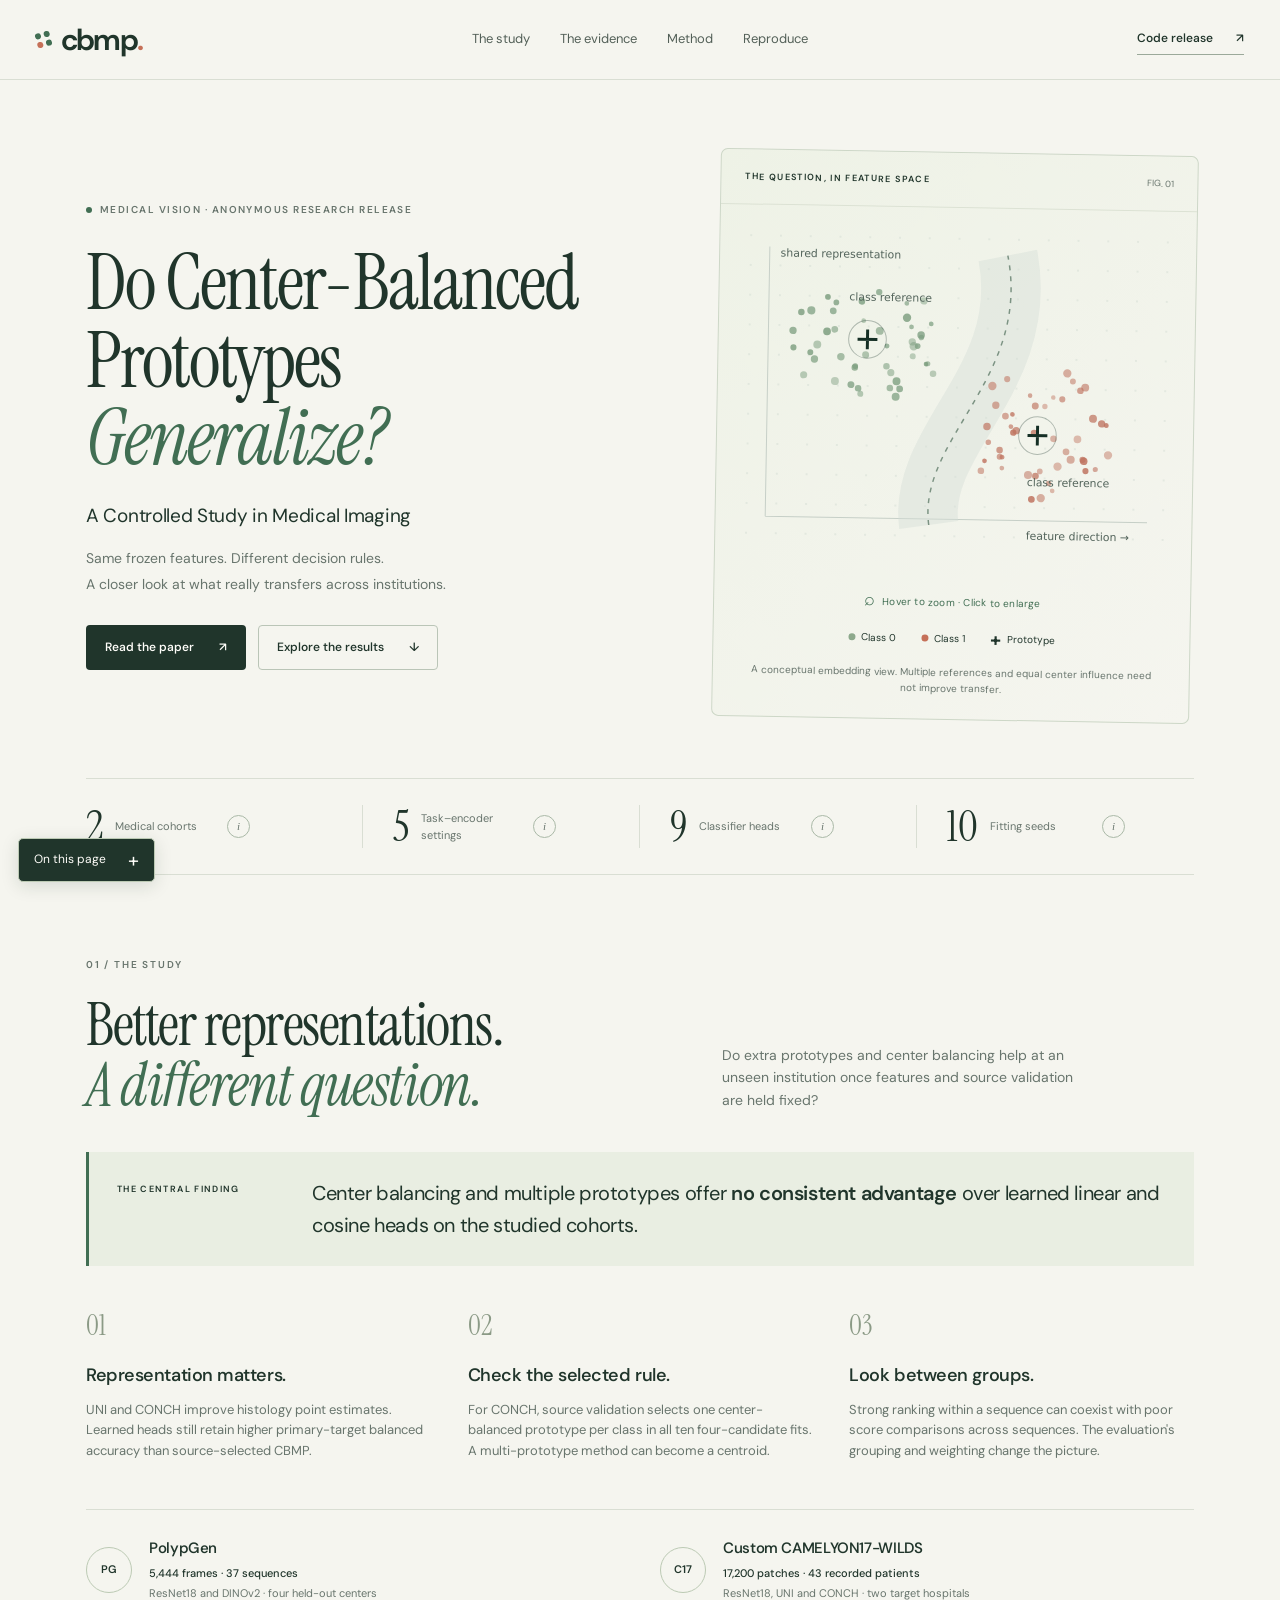
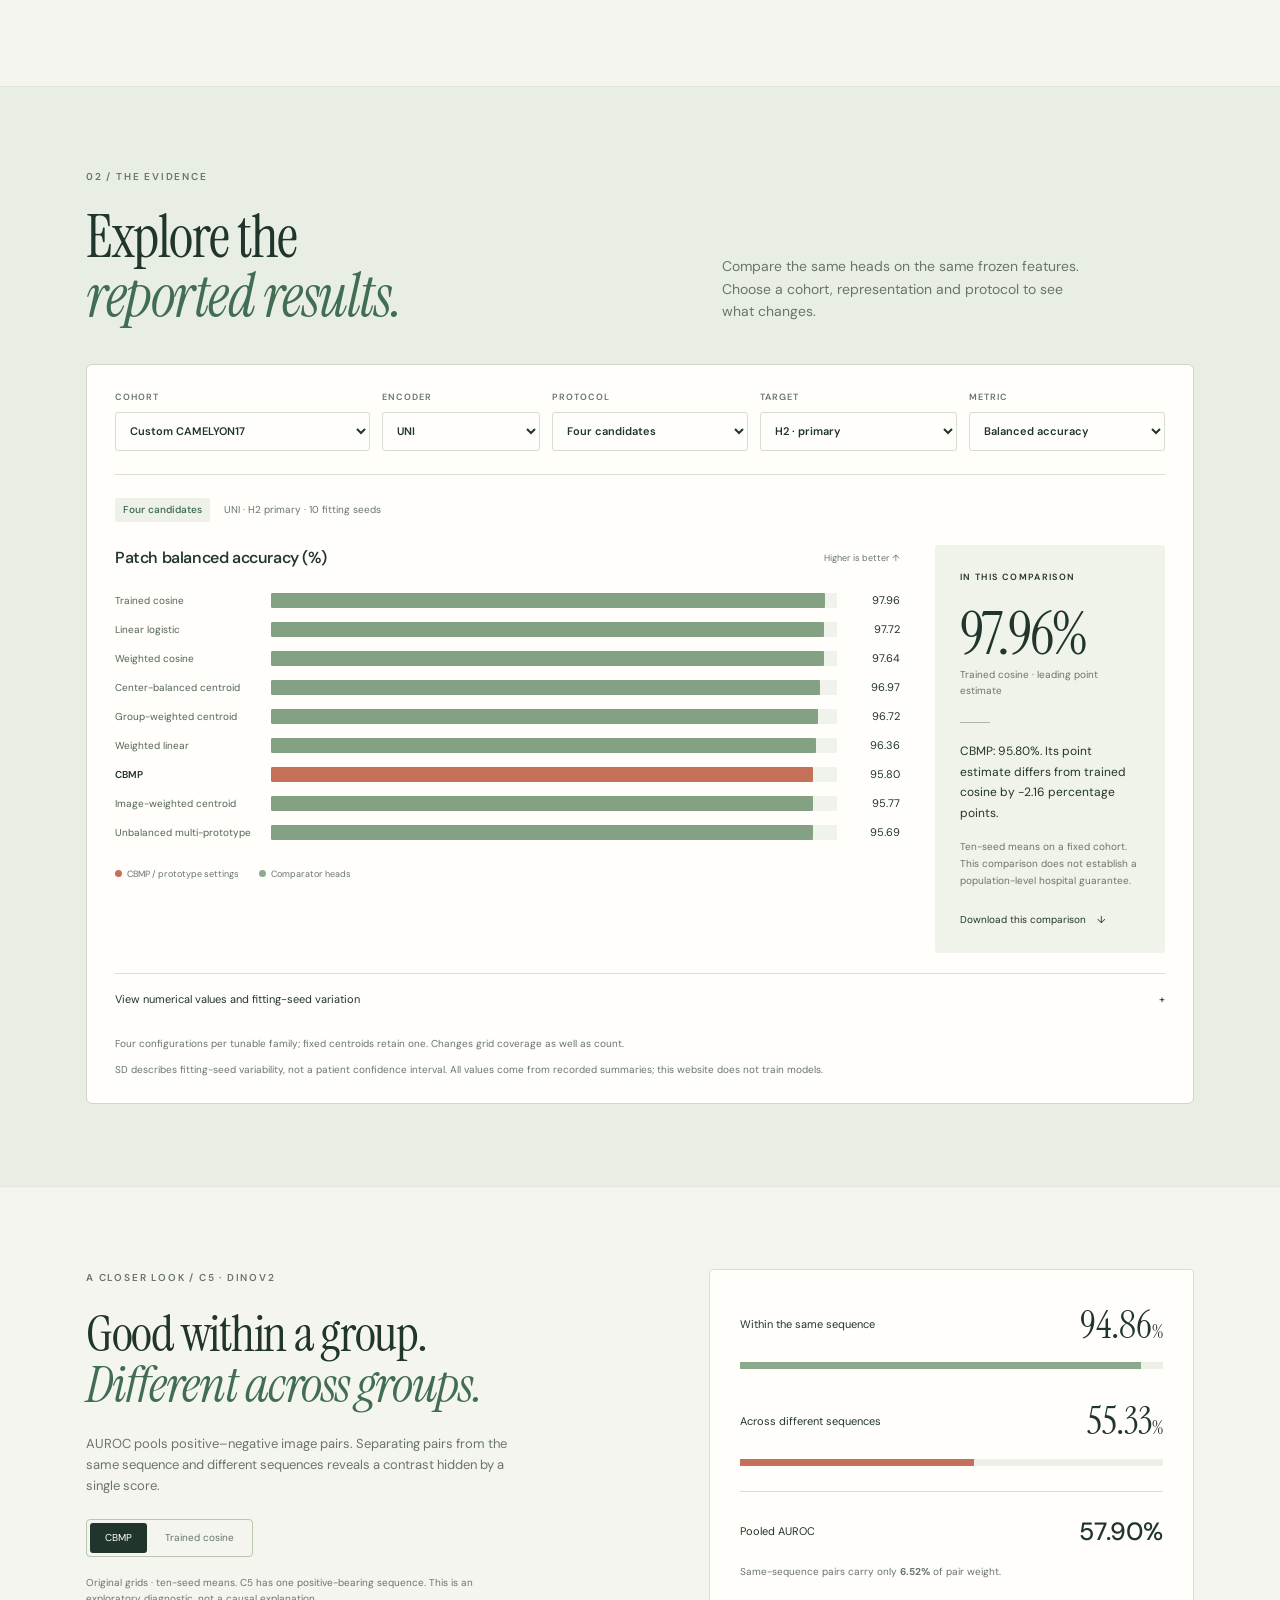
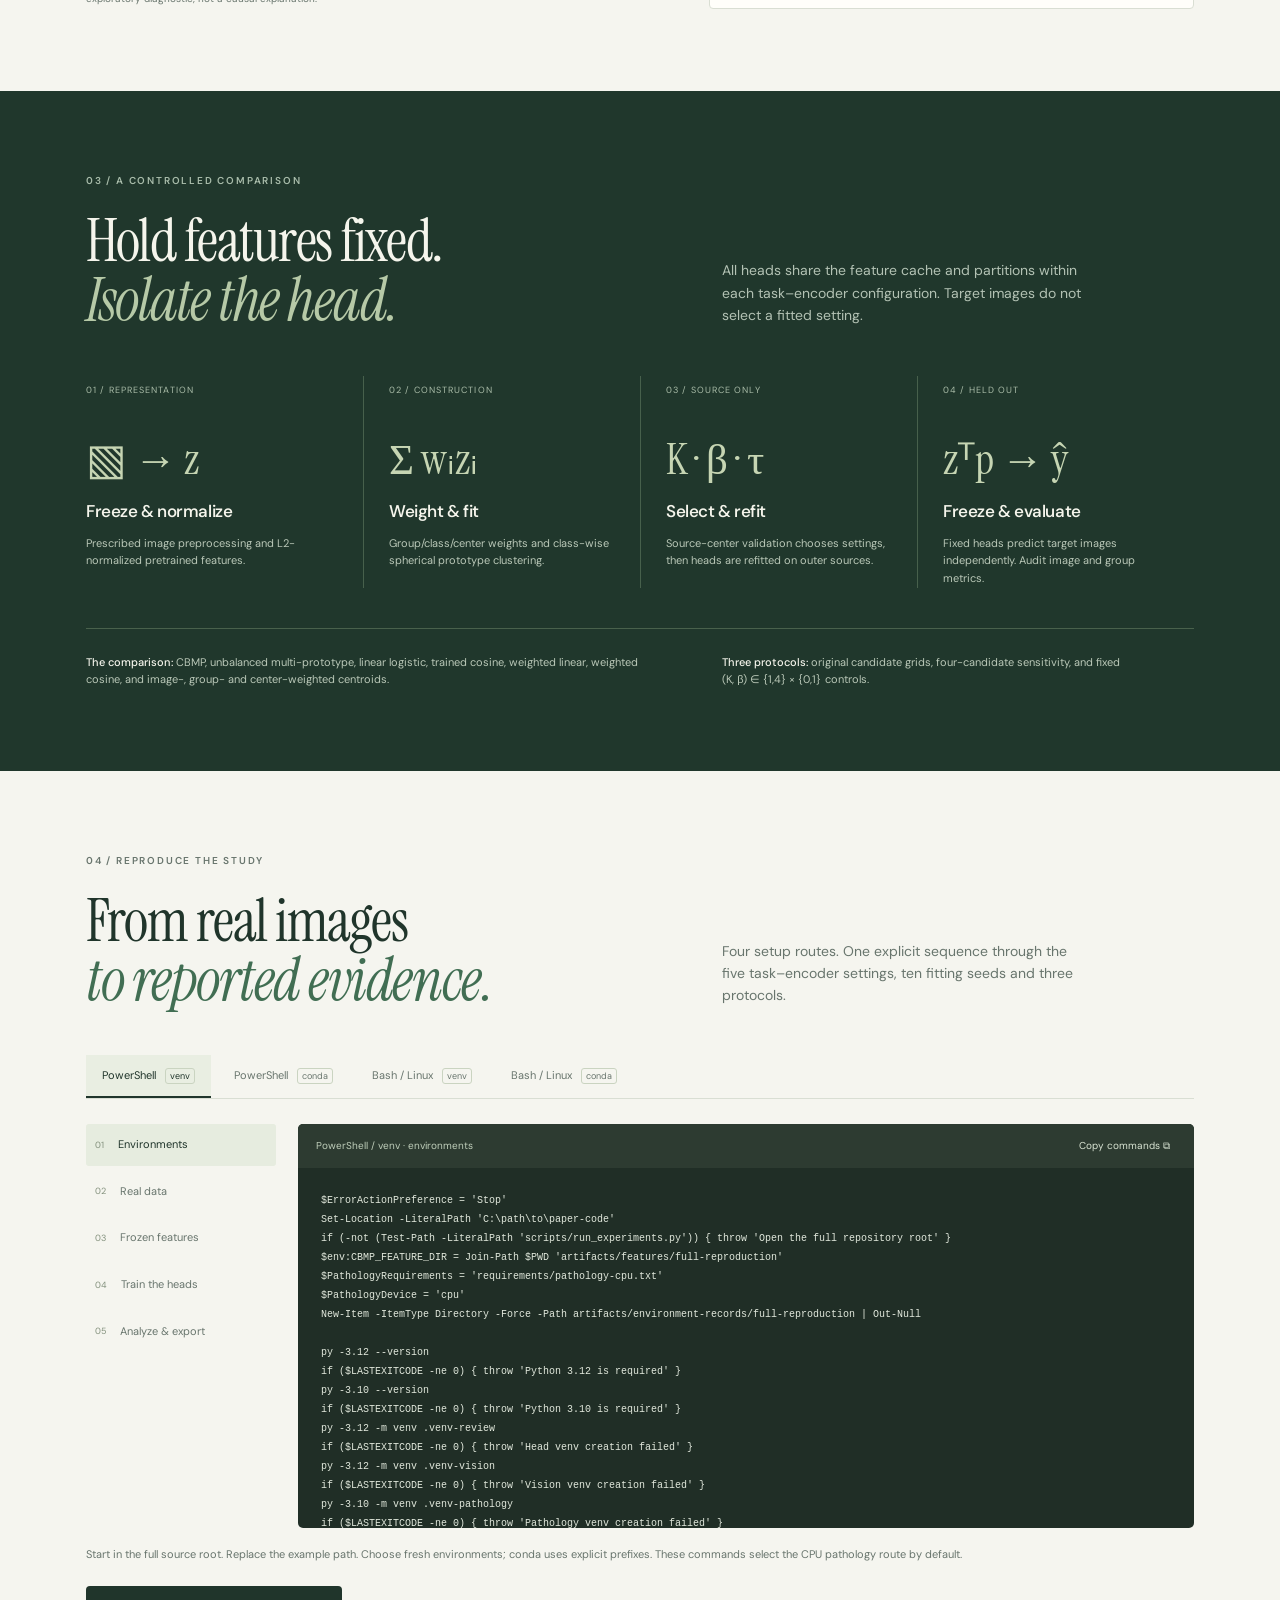
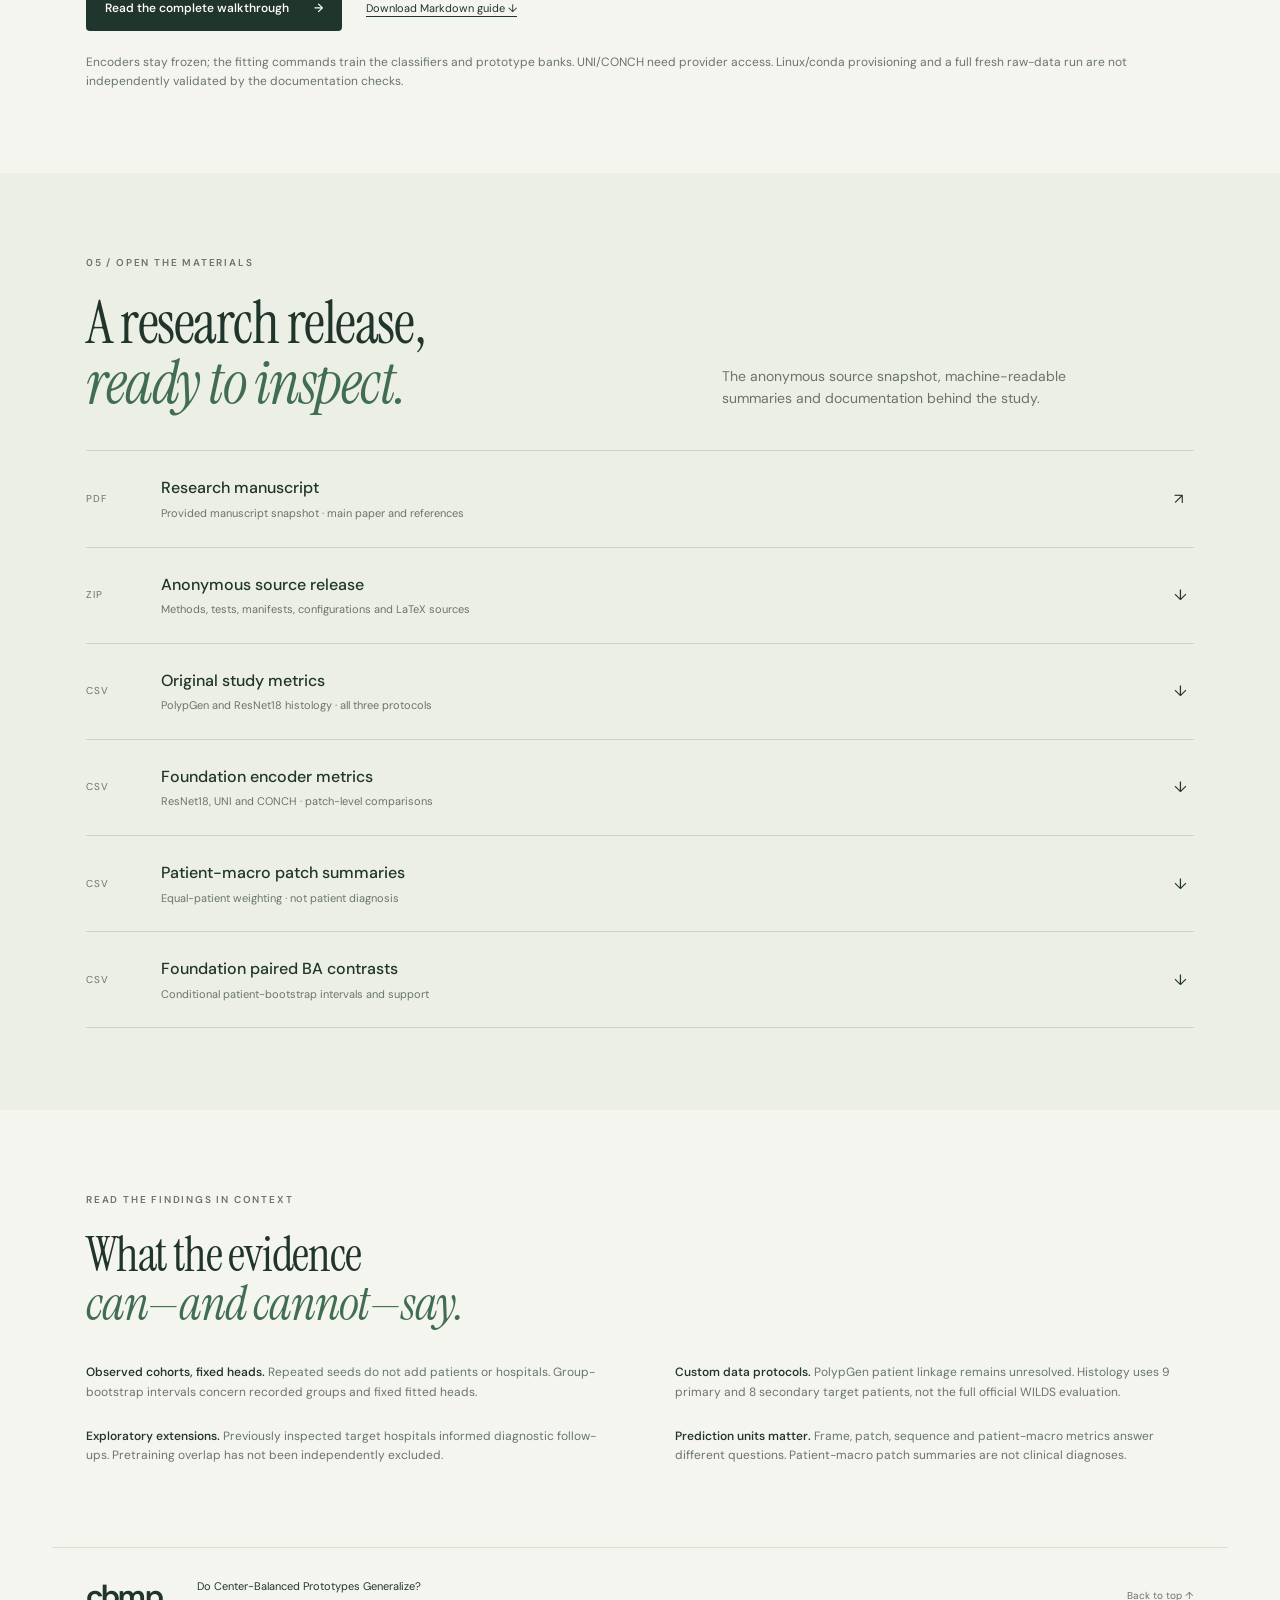
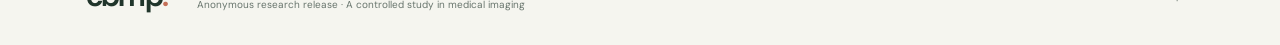
==== commit 0e7db207: "Improve website figure inspection, study explanations and section navigation" ====
--- a/docs/index.html
+++ b/docs/index.html
@@ -11,11 +11,25 @@
 <a class="skip" href="#main">Skip to content</a>
 <header class="site-header"><div class="header-inner">
   <a class="brand" href="#"><span class="brand-symbol" aria-hidden="true"><i></i><i></i><i></i><i></i></span>cbmp<span class="brand-dot">.</span></a>
-  <nav aria-label="Main navigation"><a href="#study">Study</a><a href="#results">Results</a><a href="#method">Method</a><a href="#reproduce">Reproduce</a></nav>
+  <nav aria-label="Main navigation"><a href="#study">The study</a><a href="#results">The evidence</a><a href="#method">Method</a><a href="#reproduce">Reproduce</a></nav>
   <a class="header-download" href="downloads/anonymous-source.zip" download>Code release <span aria-hidden="true">↗</span></a>
 </div></header>
+<aside class="section-menu" aria-label="Page contents">
+  <button class="contents-toggle" type="button" aria-expanded="false" aria-controls="section-links">On this page <span aria-hidden="true">+</span></button>
+  <nav id="section-links" aria-label="Jump to a section">
+    <p class="contents-label">ON THIS PAGE</p>
+    <a href="#home" aria-current="location"><span>↑</span> Home</a>
+    <a href="#study"><span>01</span> The study</a>
+    <a href="#results"><span>02</span> The evidence</a>
+    <a href="#ranking" class="contents-sub"><span>↳</span> Ranking diagnostic</a>
+    <a href="#method"><span>03</span> The method</a>
+    <a href="#reproduce"><span>04</span> Reproduce</a>
+    <a href="#resources"><span>05</span> The materials</a>
+    <a href="#scope"><span>·</span> Scope & limitations</a>
+  </nav>
+</aside>
 <main id="main">
-<section class="hero wrap">
+<section id="home" class="hero wrap">
   <div class="hero-copy"><p class="eyebrow"><span class="status-dot"></span> Medical vision · Anonymous research release</p>
     <h1>Do Center-Balanced<br>Prototypes<br><em>Generalize?</em></h1>
     <p class="hero-subtitle">A Controlled Study in Medical Imaging</p>
@@ -23,11 +37,11 @@
     <div class="hero-actions"><a class="button primary" href="downloads/paper.pdf" target="_blank" rel="noopener">Read the paper <span>↗</span></a><a class="button secondary" href="#results">Explore the results <span>↓</span></a></div>
   </div>
   <div class="embedding-panel"><div class="panel-top"><span class="tiny-label">THE QUESTION, IN FEATURE SPACE</span><span class="figure-id">FIG. 01</span></div>
-    <svg id="embedding" viewBox="0 0 480 375" role="img" aria-label="Conceptual illustration of two classes, center groups and prototypes in a shared frozen feature space"><defs><pattern id="grid" width="30" height="30" patternUnits="userSpaceOnUse"><circle cx="1" cy="1" r=".65" fill="#c8d2ca"/></pattern></defs><rect x="25" y="20" width="430" height="330" fill="url(#grid)"/><path d="M50 314H435M50 314V42" fill="none" stroke="#c6cfc7" stroke-width="1"/><path d="M215 320C202 233 316 170 290 47" fill="none" stroke="#d4ddd5" stroke-width="60" opacity=".44"/><path d="M215 320C202 233 316 170 290 47" fill="none" stroke="#7c9383" stroke-width="1.5" stroke-dasharray="5 6"/><g id="embedding-points"></g><g class="proto-stars"><path d="M150 124v20m-10-10h20M323 218v20m-10-10h20" stroke="#152f25" stroke-width="3"/><circle cx="150" cy="134" r="19" fill="none" stroke="#152f25" opacity=".3"/><circle cx="323" cy="228" r="19" fill="none" stroke="#152f25" opacity=".3"/></g><g fill="#53645b" font-size="11" font-family="system-ui"><text x="61" y="52">shared representation</text><text x="313" y="333">feature direction →</text><text x="131" y="95">class reference</text><text x="313" y="279">class reference</text></g></svg>
+    <button class="figure-zoom" type="button" aria-label="Enlarge the conceptual feature-space illustration" aria-haspopup="dialog" aria-controls="figure-dialog"><span class="figure-viewport"><svg id="embedding" viewBox="0 0 480 375" role="img" aria-label="Conceptual illustration of two classes, center groups and prototypes in a shared frozen feature space"><defs><pattern id="grid" width="30" height="30" patternUnits="userSpaceOnUse"><circle cx="1" cy="1" r=".65" fill="#c8d2ca"/></pattern></defs><rect x="25" y="20" width="430" height="330" fill="url(#grid)"/><path d="M50 314H435M50 314V42" fill="none" stroke="#c6cfc7" stroke-width="1"/><path d="M215 320C202 233 316 170 290 47" fill="none" stroke="#d4ddd5" stroke-width="60" opacity=".44"/><path d="M215 320C202 233 316 170 290 47" fill="none" stroke="#7c9383" stroke-width="1.5" stroke-dasharray="5 6"/><g id="embedding-points"></g><g class="proto-stars"><path d="M150 124v20m-10-10h20M323 218v20m-10-10h20" stroke="#152f25" stroke-width="3"/><circle cx="150" cy="134" r="19" fill="none" stroke="#152f25" opacity=".3"/><circle cx="323" cy="228" r="19" fill="none" stroke="#152f25" opacity=".3"/></g><g fill="#53645b" font-size="11" font-family="system-ui"><text x="61" y="52">shared representation</text><text x="313" y="333">feature direction →</text><text x="131" y="95">class reference</text><text x="313" y="279">class reference</text></g></svg></span><span class="zoom-hint"><span aria-hidden="true">⌕</span> Hover to zoom · Click to enlarge</span></button>
     <div class="embedding-legend"><span><i class="dot sage"></i> Class 0</span><span><i class="dot coral"></i> Class 1</span><span><b>+</b> Prototype</span></div><p class="figure-caption">A conceptual embedding view. Multiple references and equal center influence need not improve transfer.</p>
   </div>
 </section>
-<div class="wrap"><div class="study-stats"><div><strong>2</strong><span>Medical cohorts</span></div><div><strong>5</strong><span>Task–encoder settings</span></div><div><strong>9</strong><span>Classifier heads</span></div><div><strong>10</strong><span>Fitting seeds</span></div></div></div>
+<div class="wrap"><div class="study-stats"><div class="stat-item"><strong>2</strong><span class="stat-label">Medical cohorts</span><button type="button" class="stat-info" aria-label="Details: Medical cohorts" aria-describedby="tip-cohorts" aria-expanded="false"><span aria-hidden="true">i</span></button><div id="tip-cohorts" class="stat-tooltip" role="tooltip"><b>Medical cohorts</b><p>PolypGen: 5,444 frames from 37 sequences. Custom CAMELYON17-WILDS: 17,200 patches from 43 recorded patients. These are the study cohorts, not the full official benchmarks.</p></div></div><div class="stat-item"><strong>5</strong><span class="stat-label">Task–encoder settings</span><button type="button" class="stat-info" aria-label="Details: Task–encoder settings" aria-describedby="tip-settings" aria-expanded="false"><span aria-hidden="true">i</span></button><div id="tip-settings" class="stat-tooltip" role="tooltip"><b>Task–encoder settings</b><p>Two PolypGen settings: ResNet18 and DINOv2. Three histology settings: ResNet18, UNI and CONCH. Features stay frozen; classifier heads are fitted on the same features and partitions within each setting.</p></div></div><div class="stat-item"><strong>9</strong><span class="stat-label">Classifier heads</span><button type="button" class="stat-info" aria-label="Details: Classifier heads" aria-describedby="tip-heads" aria-expanded="false"><span aria-hidden="true">i</span></button><div id="tip-heads" class="stat-tooltip" role="tooltip"><b>Classifier heads</b><p>CBMP; unbalanced multi-prototype; linear logistic; trained cosine; weighted linear; weighted cosine; and image-, group- and center-weighted centroids. The fixed K × β diagnostic separately compares four prototype settings.</p></div></div><div class="stat-item"><strong>10</strong><span class="stat-label">Fitting seeds</span><button type="button" class="stat-info" aria-label="Details: Fitting seeds" aria-describedby="tip-seeds" aria-expanded="false"><span aria-hidden="true">i</span></button><div id="tip-seeds" class="stat-tooltip" role="tooltip"><b>Fitting seeds</b><p>Seeds: 17, 29, 43, 61, 89, 101, 131, 173, 211 and 257. Repeated fitting measures seed variability on fixed cohorts. It does not add patients or hospitals; seed SD is not a patient confidence interval.</p></div></div></div></div>
 <section id="study" class="wrap section study-section"><div class="section-kicker">01 / THE STUDY</div><div class="section-heading"><h2>Better representations.<br><em>A different question.</em></h2><p>Do extra prototypes and center balancing help at an unseen institution once features and source validation are held fixed?</p></div>
   <div class="takeaway"><span class="tiny-label">THE CENTRAL FINDING</span><p>Center balancing and multiple prototypes offer <strong>no consistent advantage</strong> over learned linear and cosine heads on the studied cohorts.</p></div>
   <div class="findings"><article><span class="finding-no">01</span><h3>Representation matters.</h3><p>UNI and CONCH improve histology point estimates. Learned heads still retain higher primary-target balanced accuracy than source-selected CBMP.</p></article><article><span class="finding-no">02</span><h3>Check the selected rule.</h3><p>For CONCH, source validation selects one center-balanced prototype per class in all ten four-candidate fits. A multi-prototype method can become a centroid.</p></article><article><span class="finding-no">03</span><h3>Look between groups.</h3><p>Strong ranking within a sequence can coexist with poor score comparisons across sequences. The evaluation's grouping and weighting change the picture.</p></article></div>
@@ -39,7 +53,7 @@
 <div class="result-layout"><div class="chart-panel"><div class="chart-heading"><h3 id="chart-title">Patch balanced accuracy</h3><span id="metric-direction">Higher is better ↑</span></div><div id="bars" class="bar-chart" aria-live="polite"></div><div class="chart-key"><span><i class="dot coral"></i> CBMP / prototype settings</span><span><i class="dot sage"></i> Comparator heads</span></div></div><aside class="result-insight"><span class="tiny-label">IN THIS COMPARISON</span><strong id="result-best">—</strong><span id="result-best-label">Leading point estimate</span><div class="insight-line"></div><p id="result-delta">Metrics are loaded from the recorded result summaries.</p><p class="muted small">Ten-seed means on a fixed cohort. This comparison does not establish a population-level hospital guarantee.</p><button class="text-button" id="download-results">Download this comparison <span>↓</span></button></aside></div>
 <details class="data-details"><summary>View numerical values and fitting-seed variation <span>+</span></summary><div class="table-scroll"><table><thead><tr><th scope="col">Classifier</th><th scope="col">Mean</th><th scope="col">Fitting-seed SD</th><th scope="col">Seeds</th></tr></thead><tbody id="result-rows"></tbody></table></div></details>
 <p id="protocol-note" class="small muted">Four-candidate grids change parameter coverage as well as candidate count.</p><p class="small muted">SD describes fitting-seed variability, not a patient confidence interval. All values come from recorded summaries; this website does not train models.</p></div></div></section>
-<section class="wrap section ranking-section"><div class="ranking-copy"><div class="section-kicker">A CLOSER LOOK / C5 · DINOV2</div><h2>Good within a group.<br><em>Different across groups.</em></h2><p>AUROC pools positive–negative image pairs. Separating pairs from the same sequence and different sequences reveals a contrast hidden by a single score.</p><div class="toggle-group" aria-label="Ranking diagnostic head"><button class="active" data-rank="cbmp" aria-pressed="true">CBMP</button><button data-rank="cosine" aria-pressed="false">Trained cosine</button></div><p class="small muted">Original grids · ten-seed means. C5 has one positive-bearing sequence. This is an exploratory diagnostic, not a causal explanation.</p></div><div class="ranking-figure"><div class="rank-item"><div><span>Within the same sequence</span><strong id="rank-same">94.86<span>%</span></strong></div><div class="rank-track"><i id="rank-same-bar" style="width:94.86%"></i></div></div><div class="rank-item"><div><span>Across different sequences</span><strong id="rank-across">55.33<span>%</span></strong></div><div class="rank-track coral-track"><i id="rank-across-bar" style="width:55.33%"></i></div></div><div class="pooled"><span>Pooled AUROC</span><strong id="rank-pooled">57.90%</strong><span>Same-sequence pairs carry only <b>6.52%</b> of pair weight.</span></div></div></section>
+<section id="ranking" class="wrap section ranking-section"><div class="ranking-copy"><div class="section-kicker">A CLOSER LOOK / C5 · DINOV2</div><h2>Good within a group.<br><em>Different across groups.</em></h2><p>AUROC pools positive–negative image pairs. Separating pairs from the same sequence and different sequences reveals a contrast hidden by a single score.</p><div class="toggle-group" aria-label="Ranking diagnostic head"><button class="active" data-rank="cbmp" aria-pressed="true">CBMP</button><button data-rank="cosine" aria-pressed="false">Trained cosine</button></div><p class="small muted">Original grids · ten-seed means. C5 has one positive-bearing sequence. This is an exploratory diagnostic, not a causal explanation.</p></div><div class="ranking-figure"><div class="rank-item"><div><span>Within the same sequence</span><strong id="rank-same">94.86<span>%</span></strong></div><div class="rank-track"><i id="rank-same-bar" style="width:94.86%"></i></div></div><div class="rank-item"><div><span>Across different sequences</span><strong id="rank-across">55.33<span>%</span></strong></div><div class="rank-track coral-track"><i id="rank-across-bar" style="width:55.33%"></i></div></div><div class="pooled"><span>Pooled AUROC</span><strong id="rank-pooled">57.90%</strong><span>Same-sequence pairs carry only <b>6.52%</b> of pair weight.</span></div></div></section>
 <section id="method" class="method-section section"><div class="wrap"><div class="section-kicker">03 / A CONTROLLED COMPARISON</div><div class="section-heading"><h2>Hold features fixed.<br><em>Isolate the head.</em></h2><p>All heads share the feature cache and partitions within each task–encoder configuration. Target images do not select a fitted setting.</p></div><div class="pipeline"><article><span>01 / REPRESENTATION</span><div class="pipeline-symbol">▧ → z</div><h3>Freeze & normalize</h3><p>Prescribed image preprocessing and L2-normalized pretrained features.</p></article><article><span>02 / CONSTRUCTION</span><div class="pipeline-symbol">Σ wᵢzᵢ</div><h3>Weight & fit</h3><p>Group/class/center weights and class-wise spherical prototype clustering.</p></article><article><span>03 / SOURCE ONLY</span><div class="pipeline-symbol">K · β · τ</div><h3>Select & refit</h3><p>Source-center validation chooses settings, then heads are refitted on outer sources.</p></article><article><span>04 / HELD OUT</span><div class="pipeline-symbol">zᵀp → ŷ</div><h3>Freeze & evaluate</h3><p>Fixed heads predict target images independently. Audit image and group metrics.</p></article></div><div class="method-bottom"><p><strong>The comparison:</strong> CBMP, unbalanced multi-prototype, linear logistic, trained cosine, weighted linear, weighted cosine, and image-, group- and center-weighted centroids.</p><p><strong>Three protocols:</strong> original candidate grids, four-candidate sensitivity, and fixed <span class="nowrap">(K, β) ∈ {1,4} × {0,1}</span> controls.</p></div></div></section>
 <section id="reproduce" class="wrap section"><div class="section-kicker">04 / REPRODUCE THE STUDY</div><div class="section-heading"><h2>From real images<br><em>to reported evidence.</em></h2><p>Four setup routes. One explicit sequence through the five task–encoder settings, ten fitting seeds and three protocols.</p></div>
 <div class="repro-routes" role="group" aria-label="Choose platform and environment"><button data-shell="powershell" data-env="venv" class="active" aria-pressed="true">PowerShell <span>venv</span></button><button data-shell="powershell" data-env="conda" aria-pressed="false">PowerShell <span>conda</span></button><button data-shell="bash" data-env="venv" aria-pressed="false">Bash / Linux <span>venv</span></button><button data-shell="bash" data-env="conda" aria-pressed="false">Bash / Linux <span>conda</span></button></div>
@@ -47,8 +61,14 @@
 <p class="repro-hint" id="repro-hint">Use the full guide for prerequisites, provider access, expected outputs and recovery instructions.</p><div class="repro-links"><a class="button primary" href="guide.html">Read the complete walkthrough <span>→</span></a><a class="text-link" href="downloads/REPRODUCE_ALL.md" download>Download Markdown guide ↓</a></div><p class="small muted">Encoders stay frozen; the fitting commands train the classifiers and prototype banks. UNI/CONCH need provider access. Linux/conda provisioning and a full fresh raw-data run are not independently validated by the documentation checks.</p>
 </section>
 <section id="resources" class="resource-section section"><div class="wrap"><div class="section-kicker">05 / OPEN THE MATERIALS</div><div class="section-heading"><h2>A research release,<br><em>ready to inspect.</em></h2><p>The anonymous source snapshot, machine-readable summaries and documentation behind the study.</p></div><div class="resource-list"><a href="downloads/paper.pdf" target="_blank" rel="noopener"><span class="resource-type">PDF</span><span><strong>Research manuscript</strong><small>Provided manuscript snapshot · main paper and references</small></span><span>↗</span></a><a href="downloads/anonymous-source.zip" download><span class="resource-type">ZIP</span><span><strong>Anonymous source release</strong><small>Methods, tests, manifests, configurations and LaTeX sources</small></span><span>↓</span></a><a href="downloads/original_image_metrics.csv" download><span class="resource-type">CSV</span><span><strong>Original study metrics</strong><small>PolypGen and ResNet18 histology · all three protocols</small></span><span>↓</span></a><a href="downloads/histology_image_metrics.csv" download><span class="resource-type">CSV</span><span><strong>Foundation encoder metrics</strong><small>ResNet18, UNI and CONCH · patch-level comparisons</small></span><span>↓</span></a><a href="downloads/histology_patient_macro.csv" download><span class="resource-type">CSV</span><span><strong>Patient-macro patch summaries</strong><small>Equal-patient weighting · not patient diagnosis</small></span><span>↓</span></a><a href="downloads/foundation_paired_ba.csv" download><span class="resource-type">CSV</span><span><strong>Foundation paired BA contrasts</strong><small>Conditional patient-bootstrap intervals and support</small></span><span>↓</span></a></div></div></section>
-<section class="wrap section scope-section"><div class="section-kicker">READ THE FINDINGS IN CONTEXT</div><h2>What the evidence<br><em>can—and cannot—say.</em></h2><div class="scope-grid"><p><strong>Observed cohorts, fixed heads.</strong> Repeated seeds do not add patients or hospitals. Group-bootstrap intervals concern recorded groups and fixed fitted heads.</p><p><strong>Custom data protocols.</strong> PolypGen patient linkage remains unresolved. Histology uses 9 primary and 8 secondary target patients, not the full official WILDS evaluation.</p><p><strong>Exploratory extensions.</strong> Previously inspected target hospitals informed diagnostic follow-ups. Pretraining overlap has not been independently excluded.</p><p><strong>Prediction units matter.</strong> Frame, patch, sequence and patient-macro metrics answer different questions. Patient-macro patch summaries are not clinical diagnoses.</p></div></section>
+<section id="scope" class="wrap section scope-section"><div class="section-kicker">READ THE FINDINGS IN CONTEXT</div><h2>What the evidence<br><em>can—and cannot—say.</em></h2><div class="scope-grid"><p><strong>Observed cohorts, fixed heads.</strong> Repeated seeds do not add patients or hospitals. Group-bootstrap intervals concern recorded groups and fixed fitted heads.</p><p><strong>Custom data protocols.</strong> PolypGen patient linkage remains unresolved. Histology uses 9 primary and 8 secondary target patients, not the full official WILDS evaluation.</p><p><strong>Exploratory extensions.</strong> Previously inspected target hospitals informed diagnostic follow-ups. Pretraining overlap has not been independently excluded.</p><p><strong>Prediction units matter.</strong> Frame, patch, sequence and patient-macro metrics answer different questions. Patient-macro patch summaries are not clinical diagnoses.</p></div></section>
 </main><footer><div class="wrap footer-inner"><a class="brand" href="#">cbmp<span class="brand-dot">.</span></a><p>Do Center-Balanced Prototypes Generalize?<br><span>Anonymous research release · A controlled study in medical imaging</span></p><a href="#main">Back to top ↑</a></div></footer><div id="toast" role="status" aria-live="polite"></div>
+<dialog id="figure-dialog" class="figure-dialog" aria-labelledby="figure-dialog-title" aria-describedby="figure-dialog-note">
+  <div class="dialog-header"><div><p class="tiny-label">FIG. 01 · CONCEPTUAL ILLUSTRATION</p><h2 id="figure-dialog-title">The question, in feature space</h2></div><button type="button" class="dialog-close" aria-label="Close enlarged illustration">Close <span aria-hidden="true">×</span></button></div>
+  <div id="enlarged-embedding" class="enlarged-embedding"></div>
+  <div class="embedding-legend"><span><i class="dot sage"></i> Class 0</span><span><i class="dot coral"></i> Class 1</span><span><b>+</b> Prototype</span></div>
+  <p id="figure-dialog-note">Points illustrate two classes in a shared frozen representation; crosses mark class references. This is a schematic, not a projection of measured study embeddings or an empirical decision boundary.</p>
+</dialog>
 <script id="recorded-results" type="application/json">{"schemaVersion":1,"description":"Seed-averaged image/patch metrics from the recorded paper summaries. Fractions remain raw; display BA/AUROC/F1 as percentages.","protocols":[{"id":"historical","label":"Original grids","description":"Original source-only candidate grids; 9 head families."},{"id":"matched4","label":"Four candidates","description":"Four configurations per tunable family; fixed centroids retain one. Changes grid coverage as well as count."},{"id":"factorial","label":"Fixed K × beta","description":"Four fixed prototype settings, K in {1,4}, beta in {0,1}."}],"metrics":{"balanced_accuracy":{"label":"Balanced accuracy","display":"percent","higherIsBetter":true},"auroc":{"label":"AUROC","display":"percent","higherIsBetter":true},"macro_f1":{"label":"Macro F1","display":"percent","higherIsBetter":true},"negative_log_likelihood":{"label":"Negative log-likelihood","display":"decimal","higherIsBetter":false},"brier_score":{"label":"Brier score","display":"decimal","higherIsBetter":false}},"recordCount":308,"fittingSeeds":10,"sourceRowCounts":{"original_image_metrics.csv":220,"histology_image_metrics.csv":132},"deduplicatedRows":44,"uncertaintyNote":"Columns ending _seed_sd describe fitting-seed variability on fixed cohorts, not confidence intervals or hospital-population uncertainty.","scopeNote":"PolypGen is a reviewed sequence subset; CAMELYON is a custom patient-capped cohort, not the full official WILDS benchmark.","records":[{"encoder":"CONCH","task":"camelyon_custom_conch","protocol":"factorial","center":"1","method":"K1_beta0","fitting_seeds":10,"balanced_accuracy":0.9348865251281169,"balanced_accuracy_seed_sd":1.1702778228589004e-16,"balanced_accuracy_valid_seeds":10,"macro_f1":0.9364369505627032,"macro_f1_seed_sd":1.1702778228589004e-16,"macro_f1_valid_seeds":10,"auroc":0.9853459011979316,"auroc_seed_sd":1.1702778228589004e-16,"auroc_valid_seeds":10,"negative_log_likelihood":0.1426907840581442,"negative_log_likelihood_seed_sd":0.0,"negative_log_likelihood_valid_seeds":10,"brier_score":0.04289225268874418,"brier_score_seed_sd":0.0,"brier_score_valid_seeds":10,"dataset":"camelyon","dataset_label":"Custom CAMELYON17-WILDS"},{"encoder":"CONCH","task":"camelyon_custom_conch","protocol":"factorial","center":"1","method":"K1_beta1","fitting_seeds":10,"balanced_accuracy":0.9379073452756757,"balanced_accuracy_seed_sd":0.0,"balanced_accuracy_valid_seeds":10,"macro_f1":0.9395664790018078,"macro_f1_seed_sd":1.1702778228589004e-16,"macro_f1_valid_seeds":10,"auroc":0.9856730171531429,"auroc_seed_sd":0.0,"auroc_valid_seeds":10,"negative_log_likelihood":0.14088339298708122,"negative_log_likelihood_seed_sd":0.0,"negative_log_likelihood_valid_seeds":10,"brier_score":0.04235460553715327,"brier_score_seed_sd":7.314236392868128e-18,"brier_score_valid_seeds":10,"dataset":"camelyon","dataset_label":"Custom CAMELYON17-WILDS"},{"encoder":"CONCH","task":"camelyon_custom_conch","protocol":"factorial","center":"1","method":"K4_beta0","fitting_seeds":10,"balanced_accuracy":0.8812226089324404,"balanced_accuracy_seed_sd":0.0160430282484972,"balanced_accuracy_valid_seeds":10,"macro_f1":0.8873804997272184,"macro_f1_seed_sd":0.015255237042174826,"macro_f1_valid_seeds":10,"auroc":0.952332114913399,"auroc_seed_sd":0.011092492099173611,"auroc_valid_seeds":10,"negative_log_likelihood":0.2577441312170573,"negative_log_likelihood_seed_sd":0.03350289200019272,"negative_log_likelihood_valid_seeds":10,"brier_score":0.07313364904835958,"brier_score_seed_sd":0.008396802931281564,"brier_score_valid_seeds":10,"dataset":"camelyon","dataset_label":"Custom CAMELYON17-WILDS"},{"encoder":"CONCH","task":"camelyon_custom_conch","protocol":"factorial","center":"1","method":"K4_beta1","fitting_seeds":10,"balanced_accuracy":0.8786981176477753,"balanced_accuracy_seed_sd":0.003262068661560072,"balanced_accuracy_valid_seeds":10,"macro_f1":0.8829017245454956,"macro_f1_seed_sd":0.0038843182653010176,"macro_f1_valid_seeds":10,"auroc":0.9528247028225495,"auroc_seed_sd":0.0016836172600461395,"auroc_valid_seeds":10,"negative_log_likelihood":0.25614437207591023,"negative_log_likelihood_seed_sd":0.005813594331726181,"negative_log_likelihood_valid_seeds":10,"brier_score":0.07334811296593699,"brier_score_seed_sd":0.0010289234568393387,"brier_score_valid_seeds":10,"dataset":"camelyon","dataset_label":"Custom CAMELYON17-WILDS"},{"encoder":"CONCH","task":"camelyon_custom_conch","protocol":"factorial","center":"2","method":"K1_beta0","fitting_seeds":10,"balanced_accuracy":0.9260019129038353,"balanced_accuracy_seed_sd":0.0,"balanced_accuracy_valid_seeds":10,"macro_f1":0.9316688444807024,"macro_f1_seed_sd":0.0,"macro_f1_valid_seeds":10,"auroc":0.9766193262327605,"auroc_seed_sd":2.340555645717801e-16,"auroc_valid_seeds":10,"negative_log_likelihood":0.15767100154860597,"negative_log_likelihood_seed_sd":2.925694557147251e-17,"negative_log_likelihood_valid_seeds":10,"brier_score":0.043776361421797264,"brier_score_seed_sd":0.0,"brier_score_valid_seeds":10,"dataset":"camelyon","dataset_label":"Custom CAMELYON17-WILDS"},{"encoder":"CONCH","task":"camelyon_custom_conch","protocol":"factorial","center":"2","method":"K1_beta1","fitting_seeds":10,"balanced_accuracy":0.9263266342338937,"balanced_accuracy_seed_sd":1.1702778228589004e-16,"balanced_accuracy_valid_seeds":10,"macro_f1":0.9325836384235806,"macro_f1_seed_sd":1.1702778228589004e-16,"macro_f1_valid_seeds":10,"auroc":0.9777643379227282,"auroc_seed_sd":1.1702778228589004e-16,"auroc_valid_seeds":10,"negative_log_likelihood":0.15373701488206293,"negative_log_likelihood_seed_sd":0.0,"negative_log_likelihood_valid_seeds":10,"brier_score":0.042747520638124925,"brier_score_seed_sd":0.0,"brier_score_valid_seeds":10,"dataset":"camelyon","dataset_label":"Custom CAMELYON17-WILDS"},{"encoder":"CONCH","task":"camelyon_custom_conch","protocol":"factorial","center":"2","method":"K4_beta0","fitting_seeds":10,"balanced_accuracy":0.931761878896656,"balanced_accuracy_seed_sd":0.005368448925419319,"balanced_accuracy_valid_seeds":10,"macro_f1":0.9406123213864006,"macro_f1_seed_sd":0.004609133306339077,"macro_f1_valid_seeds":10,"auroc":0.9842946683709617,"auroc_seed_sd":0.0027234667120763258,"auroc_valid_seeds":10,"negative_log_likelihood":0.13174111238857455,"negative_log_likelihood_seed_sd":0.010497664426718848,"negative_log_likelihood_valid_seeds":10,"brier_score":0.03698457880314933,"brier_score_seed_sd":0.002941038357357291,"brier_score_valid_seeds":10,"dataset":"camelyon","dataset_label":"Custom CAMELYON17-WILDS"},{"encoder":"CONCH","task":"camelyon_custom_conch","protocol":"factorial","center":"2","method":"K4_beta1","fitting_seeds":10,"balanced_accuracy":0.9341267357831098,"balanced_accuracy_seed_sd":0.0007341132376436219,"balanced_accuracy_valid_seeds":10,"macro_f1":0.9419280152720179,"macro_f1_seed_sd":0.001214106161831828,"macro_f1_valid_seeds":10,"auroc":0.98555204102116,"auroc_seed_sd":0.0005400670678833593,"auroc_valid_seeds":10,"negative_log_likelihood":0.1274380435348069,"negative_log_likelihood_seed_sd":0.0025957451448127603,"negative_log_likelihood_valid_seeds":10,"brier_score":0.035899647256356436,"brier_score_seed_sd":0.0008324080669483991,"brier_score_valid_seeds":10,"dataset":"camelyon","dataset_label":"Custom CAMELYON17-WILDS"},{"encoder":"CONCH","task":"camelyon_custom_conch","protocol":"historical","center":"1","method":"cbmp","fitting_seeds":10,"balanced_accuracy":0.9379073452756757,"balanced_accuracy_seed_sd":0.0,"balanced_accuracy_valid_seeds":10,"macro_f1":0.9395664790018078,"macro_f1_seed_sd":1.1702778228589004e-16,"macro_f1_valid_seeds":10,"auroc":0.9856730171531429,"auroc_seed_sd":0.0,"auroc_valid_seeds":10,"negative_log_likelihood":0.14088339298708122,"negative_log_likelihood_seed_sd":0.0,"negative_log_likelihood_valid_seeds":10,"brier_score":0.04235460553715327,"brier_score_seed_sd":7.314236392868128e-18,"brier_score_valid_seeds":10,"dataset":"camelyon","dataset_label":"Custom CAMELYON17-WILDS"},{"encoder":"CONCH","task":"camelyon_custom_conch","protocol":"historical","center":"1","method":"cosine_group_center_weighted","fitting_seeds":10,"balanced_accuracy":0.9363660723335157,"balanced_accuracy_seed_sd":0.0006225071278059547,"balanced_accuracy_valid_seeds":10,"macro_f1":0.9286370226766566,"macro_f1_seed_sd":0.0010717630159390293,"macro_f1_valid_seeds":10,"auroc":0.9838851892596349,"auroc_seed_sd":0.0001040701336012814,"auroc_valid_seeds":10,"negative_log_likelihood":0.16354975286208034,"negative_log_likelihood_seed_sd":0.0022099705272734752,"negative_log_likelihood_valid_seeds":10,"brier_score":0.04846611235214547,"brier_score_seed_sd":0.0006465442803852237,"brier_score_valid_seeds":10,"dataset":"camelyon","dataset_label":"Custom CAMELYON17-WILDS"},{"encoder":"CONCH","task":"camelyon_custom_conch","protocol":"historical","center":"1","method":"linear_group_center_weighted","fitting_seeds":10,"balanced_accuracy":0.9403087330825155,"balanced_accuracy_seed_sd":0.0,"balanced_accuracy_valid_seeds":10,"macro_f1":0.938941467070023,"macro_f1_seed_sd":0.0,"macro_f1_valid_seeds":10,"auroc":0.9862889695368917,"auroc_seed_sd":0.0,"auroc_valid_seeds":10,"negative_log_likelihood":0.14010974412944274,"negative_log_likelihood_seed_sd":0.0,"negative_log_likelihood_valid_seeds":10,"brier_score":0.04188486298256716,"brier_score_seed_sd":0.0,"brier_score_valid_seeds":10,"dataset":"camelyon","dataset_label":"Custom CAMELYON17-WILDS"},{"encoder":"CONCH","task":"camelyon_custom_conch","protocol":"historical","center":"1","method":"linear_logistic","fitting_seeds":10,"balanced_accuracy":0.9288120427390915,"balanced_accuracy_seed_sd":1.1702778228589004e-16,"balanced_accuracy_valid_seeds":10,"macro_f1":0.9340974316169994,"macro_f1_seed_sd":0.0,"macro_f1_valid_seeds":10,"auroc":0.9847699683193417,"auroc_seed_sd":1.1702778228589004e-16,"auroc_valid_seeds":10,"negative_log_likelihood":0.14282355720951495,"negative_log_likelihood_seed_sd":2.925694557147251e-17,"negative_log_likelihood_valid_seeds":10,"brier_score":0.042842853718480116,"brier_score_seed_sd":0.0,"brier_score_valid_seeds":10,"dataset":"camelyon","dataset_label":"Custom CAMELYON17-WILDS"},{"encoder":"CONCH","task":"camelyon_custom_conch","protocol":"historical","center":"1","method":"multi_prototype_unbalanced","fitting_seeds":10,"balanced_accuracy":0.9348865251281169,"balanced_accuracy_seed_sd":1.1702778228589004e-16,"balanced_accuracy_valid_seeds":10,"macro_f1":0.9364369505627032,"macro_f1_seed_sd":1.1702778228589004e-16,"macro_f1_valid_seeds":10,"auroc":0.9853459011979316,"auroc_seed_sd":1.1702778228589004e-16,"auroc_valid_seeds":10,"negative_log_likelihood":0.1426907840581442,"negative_log_likelihood_seed_sd":0.0,"negative_log_likelihood_valid_seeds":10,"brier_score":0.04289225268874418,"brier_score_seed_sd":0.0,"brier_score_valid_seeds":10,"dataset":"camelyon","dataset_label":"Custom CAMELYON17-WILDS"},{"encoder":"CONCH","task":"camelyon_custom_conch","protocol":"historical","center":"1","method":"single_centroid_center_balanced","fitting_seeds":10,"balanced_accuracy":0.9379073452756757,"balanced_accuracy_seed_sd":0.0,"balanced_accuracy_valid_seeds":10,"macro_f1":0.9395664790018078,"macro_f1_seed_sd":1.1702778228589004e-16,"macro_f1_valid_seeds":10,"auroc":0.9856730171531429,"auroc_seed_sd":0.0,"auroc_valid_seeds":10,"negative_log_likelihood":0.14088339298708122,"negative_log_likelihood_seed_sd":0.0,"negative_log_likelihood_valid_seeds":10,"brier_score":0.04235460553715327,"brier_score_seed_sd":7.314236392868128e-18,"brier_score_valid_seeds":10,"dataset":"camelyon","dataset_label":"Custom CAMELYON17-WILDS"},{"encoder":"CONCH","task":"camelyon_custom_conch","protocol":"historical","center":"1","method":"single_centroid_group_weighted","fitting_seeds":10,"balanced_accuracy":0.9348865251281169,"balanced_accuracy_seed_sd":1.1702778228589004e-16,"balanced_accuracy_valid_seeds":10,"macro_f1":0.9364369505627032,"macro_f1_seed_sd":1.1702778228589004e-16,"macro_f1_valid_seeds":10,"auroc":0.9853459011979316,"auroc_seed_sd":1.1702778228589004e-16,"auroc_valid_seeds":10,"negative_log_likelihood":0.1426907840581442,"negative_log_likelihood_seed_sd":0.0,"negative_log_likelihood_valid_seeds":10,"brier_score":0.04289225268874418,"brier_score_seed_sd":0.0,"brier_score_valid_seeds":10,"dataset":"camelyon","dataset_label":"Custom CAMELYON17-WILDS"},{"encoder":"CONCH","task":"camelyon_custom_conch","protocol":"historical","center":"1","method":"single_centroid_image_weighted","fitting_seeds":10,"balanced_accuracy":0.9030275190647268,"balanced_accuracy_seed_sd":0.0,"balanced_accuracy_valid_seeds":10,"macro_f1":0.9117248841945272,"macro_f1_seed_sd":1.1702778228589004e-16,"macro_f1_valid_seeds":10,"auroc":0.977685210922367,"auroc_seed_sd":0.0,"auroc_valid_seeds":10,"negative_log_likelihood":0.1799087060845052,"negative_log_likelihood_seed_sd":0.0,"negative_log_likelihood_valid_seeds":10,"brier_score":0.0538579202942034,"brier_score_seed_sd":0.0,"brier_score_valid_seeds":10,"dataset":"camelyon","dataset_label":"Custom CAMELYON17-WILDS"},{"encoder":"CONCH","task":"camelyon_custom_conch","protocol":"historical","center":"1","method":"trainable_cosine","fitting_seeds":10,"balanced_accuracy":0.9416576949026026,"balanced_accuracy_seed_sd":0.0018933406159119038,"balanced_accuracy_valid_seeds":10,"macro_f1":0.9422279052841445,"macro_f1_seed_sd":0.0012617995169620826,"macro_f1_valid_seeds":10,"auroc":0.985922269071143,"auroc_seed_sd":0.0002060261763332812,"auroc_valid_seeds":10,"negative_log_likelihood":0.13796685836192255,"negative_log_likelihood_seed_sd":0.0010963611422147063,"negative_log_likelihood_valid_seeds":10,"brier_score":0.040625817819941214,"brier_score_seed_sd":0.0004915525826545213,"brier_score_valid_seeds":10,"dataset":"camelyon","dataset_label":"Custom CAMELYON17-WILDS"},{"encoder":"CONCH","task":"camelyon_custom_conch","protocol":"historical","center":"2","method":"cbmp","fitting_seeds":10,"balanced_accuracy":0.9263266342338937,"balanced_accuracy_seed_sd":1.1702778228589004e-16,"balanced_accuracy_valid_seeds":10,"macro_f1":0.9325836384235806,"macro_f1_seed_sd":1.1702778228589004e-16,"macro_f1_valid_seeds":10,"auroc":0.9777643379227282,"auroc_seed_sd":1.1702778228589004e-16,"auroc_valid_seeds":10,"negative_log_likelihood":0.15373701488206293,"negative_log_likelihood_seed_sd":0.0,"negative_log_likelihood_valid_seeds":10,"brier_score":0.042747520638124925,"brier_score_seed_sd":0.0,"brier_score_valid_seeds":10,"dataset":"camelyon","dataset_label":"Custom CAMELYON17-WILDS"},{"encoder":"CONCH","task":"camelyon_custom_conch","protocol":"historical","center":"2","method":"cosine_group_center_weighted","fitting_seeds":10,"balanced_accuracy":0.9477606036274324,"balanced_accuracy_seed_sd":0.0022015720999519106,"balanced_accuracy_valid_seeds":10,"macro_f1":0.9515625730109128,"macro_f1_seed_sd":0.0013467911776272369,"macro_f1_valid_seeds":10,"auroc":0.9907055899300963,"auroc_seed_sd":0.0001406764456979908,"auroc_valid_seeds":10,"negative_log_likelihood":0.11053058064139654,"negative_log_likelihood_seed_sd":0.0007759938251657193,"negative_log_likelihood_valid_seeds":10,"brier_score":0.030574720088216285,"brier_score_seed_sd":0.0003087841298210124,"brier_score_valid_seeds":10,"dataset":"camelyon","dataset_label":"Custom CAMELYON17-WILDS"},{"encoder":"CONCH","task":"camelyon_custom_conch","protocol":"historical","center":"2","method":"linear_group_center_weighted","fitting_seeds":10,"balanced_accuracy":0.9348756612507086,"balanced_accuracy_seed_sd":1.1702778228589004e-16,"balanced_accuracy_valid_seeds":10,"macro_f1":0.9428220799624377,"macro_f1_seed_sd":0.0,"macro_f1_valid_seeds":10,"auroc":0.9854041452153787,"auroc_seed_sd":1.1702778228589004e-16,"auroc_valid_seeds":10,"negative_log_likelihood":0.13123611842998356,"negative_log_likelihood_seed_sd":0.0,"negative_log_likelihood_valid_seeds":10,"brier_score":0.036910250171214076,"brier_score_seed_sd":0.0,"brier_score_valid_seeds":10,"dataset":"camelyon","dataset_label":"Custom CAMELYON17-WILDS"},{"encoder":"CONCH","task":"camelyon_custom_conch","protocol":"historical","center":"2","method":"linear_logistic","fitting_seeds":10,"balanced_accuracy":0.9649950406196866,"balanced_accuracy_seed_sd":2.340555645717801e-16,"balanced_accuracy_valid_seeds":10,"macro_f1":0.9651199840253216,"macro_f1_seed_sd":1.1702778228589004e-16,"macro_f1_valid_seeds":10,"auroc":0.994578998795579,"auroc_seed_sd":0.0,"auroc_valid_seeds":10,"negative_log_likelihood":0.08426919961303261,"negative_log_likelihood_seed_sd":1.4628472785736255e-17,"negative_log_likelihood_valid_seeds":10,"brier_score":0.02219682410199709,"brier_score_seed_sd":0.0,"brier_score_valid_seeds":10,"dataset":"camelyon","dataset_label":"Custom CAMELYON17-WILDS"},{"encoder":"CONCH","task":"camelyon_custom_conch","protocol":"historical","center":"2","method":"multi_prototype_unbalanced","fitting_seeds":10,"balanced_accuracy":0.9260019129038353,"balanced_accuracy_seed_sd":0.0,"balanced_accuracy_valid_seeds":10,"macro_f1":0.9316688444807024,"macro_f1_seed_sd":0.0,"macro_f1_valid_seeds":10,"auroc":0.9766193262327605,"auroc_seed_sd":2.340555645717801e-16,"auroc_valid_seeds":10,"negative_log_likelihood":0.15767100154860597,"negative_log_likelihood_seed_sd":2.925694557147251e-17,"negative_log_likelihood_valid_seeds":10,"brier_score":0.043776361421797264,"brier_score_seed_sd":0.0,"brier_score_valid_seeds":10,"dataset":"camelyon","dataset_label":"Custom CAMELYON17-WILDS"},{"encoder":"CONCH","task":"camelyon_custom_conch","protocol":"historical","center":"2","method":"single_centroid_center_balanced","fitting_seeds":10,"balanced_accuracy":0.9263266342338937,"balanced_accuracy_seed_sd":1.1702778228589004e-16,"balanced_accuracy_valid_seeds":10,"macro_f1":0.9325836384235806,"macro_f1_seed_sd":1.1702778228589004e-16,"macro_f1_valid_seeds":10,"auroc":0.9777643379227282,"auroc_seed_sd":1.1702778228589004e-16,"auroc_valid_seeds":10,"negative_log_likelihood":0.15373701488206293,"negative_log_likelihood_seed_sd":0.0,"negative_log_likelihood_valid_seeds":10,"brier_score":0.042747520638124925,"brier_score_seed_sd":0.0,"brier_score_valid_seeds":10,"dataset":"camelyon","dataset_label":"Custom CAMELYON17-WILDS"},{"encoder":"CONCH","task":"camelyon_custom_conch","protocol":"historical","center":"2","method":"single_centroid_group_weighted","fitting_seeds":10,"balanced_accuracy":0.9260019129038353,"balanced_accuracy_seed_sd":0.0,"balanced_accuracy_valid_seeds":10,"macro_f1":0.9316688444807024,"macro_f1_seed_sd":0.0,"macro_f1_valid_seeds":10,"auroc":0.9766193262327605,"auroc_seed_sd":2.340555645717801e-16,"auroc_valid_seeds":10,"negative_log_likelihood":0.15767100154860597,"negative_log_likelihood_seed_sd":2.925694557147251e-17,"negative_log_likelihood_valid_seeds":10,"brier_score":0.043776361421797264,"brier_score_seed_sd":0.0,"brier_score_valid_seeds":10,"dataset":"camelyon","dataset_label":"Custom CAMELYON17-WILDS"},{"encoder":"CONCH","task":"camelyon_custom_conch","protocol":"historical","center":"2","method":"single_centroid_image_weighted","fitting_seeds":10,"balanced_accuracy":0.9534762894388816,"balanced_accuracy_seed_sd":1.1702778228589004e-16,"balanced_accuracy_valid_seeds":10,"macro_f1":0.9559241896061226,"macro_f1_seed_sd":0.0,"macro_f1_valid_seeds":10,"auroc":0.984943631329114,"auroc_seed_sd":1.1702778228589004e-16,"auroc_valid_seeds":10,"negative_log_likelihood":0.1396847065804397,"negative_log_likelihood_seed_sd":2.925694557147251e-17,"negative_log_likelihood_valid_seeds":10,"brier_score":0.034941940588054554,"brier_score_seed_sd":0.0,"brier_score_valid_seeds":10,"dataset":"camelyon","dataset_label":"Custom CAMELYON17-WILDS"},{"encoder":"CONCH","task":"camelyon_custom_conch","protocol":"historical","center":"2","method":"trainable_cosine","fitting_seeds":10,"balanced_accuracy":0.9680937677120726,"balanced_accuracy_seed_sd":0.0014973341049322275,"balanced_accuracy_valid_seeds":10,"macro_f1":0.966226875635634,"macro_f1_seed_sd":0.0004632287488843415,"macro_f1_valid_seeds":10,"auroc":0.9947067471188363,"auroc_seed_sd":7.403563703326195e-05,"auroc_valid_seeds":10,"negative_log_likelihood":0.08596658072977639,"negative_log_likelihood_seed_sd":0.002919015185985565,"negative_log_likelihood_valid_seeds":10,"brier_score":0.022305687560839796,"brier_score_seed_sd":0.0005538275723074845,"brier_score_valid_seeds":10,"dataset":"camelyon","dataset_label":"Custom CAMELYON17-WILDS"},{"encoder":"CONCH","task":"camelyon_custom_conch","protocol":"matched4","center":"1","method":"cbmp","fitting_seeds":10,"balanced_accuracy":0.9379073452756757,"balanced_accuracy_seed_sd":0.0,"balanced_accuracy_valid_seeds":10,"macro_f1":0.9395664790018078,"macro_f1_seed_sd":1.1702778228589004e-16,"macro_f1_valid_seeds":10,"auroc":0.9856730171531429,"auroc_seed_sd":0.0,"auroc_valid_seeds":10,"negative_log_likelihood":0.14088339298708122,"negative_log_likelihood_seed_sd":0.0,"negative_log_likelihood_valid_seeds":10,"brier_score":0.04235460553715327,"brier_score_seed_sd":7.314236392868128e-18,"brier_score_valid_seeds":10,"dataset":"camelyon","dataset_label":"Custom CAMELYON17-WILDS"},{"encoder":"CONCH","task":"camelyon_custom_conch","protocol":"matched4","center":"1","method":"cosine_group_center_weighted","fitting_seeds":10,"balanced_accuracy":0.9365304133014396,"balanced_accuracy_seed_sd":0.0005263036636821627,"balanced_accuracy_valid_seeds":10,"macro_f1":0.9288364244337638,"macro_f1_seed_sd":0.0009525118886876469,"macro_f1_valid_seeds":10,"auroc":0.9838864507440365,"auroc_seed_sd":9.378199997460139e-05,"auroc_valid_seeds":10,"negative_log_likelihood":0.16376044307264198,"negative_log_likelihood_seed_sd":0.0022748030856643386,"negative_log_likelihood_valid_seeds":10,"brier_score":0.04850383498382546,"brier_score_seed_sd":0.00064608327955434,"brier_score_valid_seeds":10,"dataset":"camelyon","dataset_label":"Custom CAMELYON17-WILDS"},{"encoder":"CONCH","task":"camelyon_custom_conch","protocol":"matched4","center":"1","method":"linear_group_center_weighted","fitting_seeds":10,"balanced_accuracy":0.9398387213942099,"balanced_accuracy_seed_sd":0.0,"balanced_accuracy_valid_seeds":10,"macro_f1":0.9337361736223835,"macro_f1_seed_sd":0.0,"macro_f1_valid_seeds":10,"auroc":0.9856712771746577,"auroc_seed_sd":0.0,"auroc_valid_seeds":10,"negative_log_likelihood":0.1504793657562094,"negative_log_likelihood_seed_sd":0.0,"negative_log_likelihood_valid_seeds":10,"brier_score":0.04504890800254506,"brier_score_seed_sd":0.0,"brier_score_valid_seeds":10,"dataset":"camelyon","dataset_label":"Custom CAMELYON17-WILDS"},{"encoder":"CONCH","task":"camelyon_custom_conch","protocol":"matched4","center":"1","method":"linear_logistic","fitting_seeds":10,"balanced_accuracy":0.9288120427390915,"balanced_accuracy_seed_sd":1.1702778228589004e-16,"balanced_accuracy_valid_seeds":10,"macro_f1":0.9340974316169994,"macro_f1_seed_sd":0.0,"macro_f1_valid_seeds":10,"auroc":0.9847699683193417,"auroc_seed_sd":1.1702778228589004e-16,"auroc_valid_seeds":10,"negative_log_likelihood":0.14282355720951495,"negative_log_likelihood_seed_sd":2.925694557147251e-17,"negative_log_likelihood_valid_seeds":10,"brier_score":0.042842853718480116,"brier_score_seed_sd":0.0,"brier_score_valid_seeds":10,"dataset":"camelyon","dataset_label":"Custom CAMELYON17-WILDS"},{"encoder":"CONCH","task":"camelyon_custom_conch","protocol":"matched4","center":"1","method":"multi_prototype_unbalanced","fitting_seeds":10,"balanced_accuracy":0.9348865251281169,"balanced_accuracy_seed_sd":1.1702778228589004e-16,"balanced_accuracy_valid_seeds":10,"macro_f1":0.9364369505627032,"macro_f1_seed_sd":1.1702778228589004e-16,"macro_f1_valid_seeds":10,"auroc":0.9853459011979316,"auroc_seed_sd":1.1702778228589004e-16,"auroc_valid_seeds":10,"negative_log_likelihood":0.1426907840581442,"negative_log_likelihood_seed_sd":0.0,"negative_log_likelihood_valid_seeds":10,"brier_score":0.04289225268874418,"brier_score_seed_sd":0.0,"brier_score_valid_seeds":10,"dataset":"camelyon","dataset_label":"Custom CAMELYON17-WILDS"},{"encoder":"CONCH","task":"camelyon_custom_conch","protocol":"matched4","center":"1","method":"single_centroid_center_balanced","fitting_seeds":10,"balanced_accuracy":0.9379073452756757,"balanced_accuracy_seed_sd":0.0,"balanced_accuracy_valid_seeds":10,"macro_f1":0.9395664790018078,"macro_f1_seed_sd":1.1702778228589004e-16,"macro_f1_valid_seeds":10,"auroc":0.9856730171531429,"auroc_seed_sd":0.0,"auroc_valid_seeds":10,"negative_log_likelihood":0.14088339298708122,"negative_log_likelihood_seed_sd":0.0,"negative_log_likelihood_valid_seeds":10,"brier_score":0.04235460553715327,"brier_score_seed_sd":7.314236392868128e-18,"brier_score_valid_seeds":10,"dataset":"camelyon","dataset_label":"Custom CAMELYON17-WILDS"},{"encoder":"CONCH","task":"camelyon_custom_conch","protocol":"matched4","center":"1","method":"single_centroid_group_weighted","fitting_seeds":10,"balanced_accuracy":0.9348865251281169,"balanced_accuracy_seed_sd":1.1702778228589004e-16,"balanced_accuracy_valid_seeds":10,"macro_f1":0.9364369505627032,"macro_f1_seed_sd":1.1702778228589004e-16,"macro_f1_valid_seeds":10,"auroc":0.9853459011979316,"auroc_seed_sd":1.1702778228589004e-16,"auroc_valid_seeds":10,"negative_log_likelihood":0.1426907840581442,"negative_log_likelihood_seed_sd":0.0,"negative_log_likelihood_valid_seeds":10,"brier_score":0.04289225268874418,"brier_score_seed_sd":0.0,"brier_score_valid_seeds":10,"dataset":"camelyon","dataset_label":"Custom CAMELYON17-WILDS"},{"encoder":"CONCH","task":"camelyon_custom_conch","protocol":"matched4","center":"1","method":"single_centroid_image_weighted","fitting_seeds":10,"balanced_accuracy":0.9030275190647268,"balanced_accuracy_seed_sd":0.0,"balanced_accuracy_valid_seeds":10,"macro_f1":0.9117248841945272,"macro_f1_seed_sd":1.1702778228589004e-16,"macro_f1_valid_seeds":10,"auroc":0.977685210922367,"auroc_seed_sd":0.0,"auroc_valid_seeds":10,"negative_log_likelihood":0.1799087060845052,"negative_log_likelihood_seed_sd":0.0,"negative_log_likelihood_valid_seeds":10,"brier_score":0.0538579202942034,"brier_score_seed_sd":0.0,"brier_score_valid_seeds":10,"dataset":"camelyon","dataset_label":"Custom CAMELYON17-WILDS"},{"encoder":"CONCH","task":"camelyon_custom_conch","protocol":"matched4","center":"1","method":"trainable_cosine","fitting_seeds":10,"balanced_accuracy":0.9395387708530984,"balanced_accuracy_seed_sd":0.0037976280099685173,"balanced_accuracy_valid_seeds":10,"macro_f1":0.9381002790702728,"macro_f1_seed_sd":0.00520870421722996,"macro_f1_valid_seeds":10,"auroc":0.9859869092718668,"auroc_seed_sd":0.00021121916250774458,"auroc_valid_seeds":10,"negative_log_likelihood":0.13857859334616038,"negative_log_likelihood_seed_sd":0.0009564751436243039,"negative_log_likelihood_valid_seeds":10,"brier_score":0.04112803088497238,"brier_score_seed_sd":0.0005433218962085571,"brier_score_valid_seeds":10,"dataset":"camelyon","dataset_label":"Custom CAMELYON17-WILDS"},{"encoder":"CONCH","task":"camelyon_custom_conch","protocol":"matched4","center":"2","method":"cbmp","fitting_seeds":10,"balanced_accuracy":0.9263266342338937,"balanced_accuracy_seed_sd":1.1702778228589004e-16,"balanced_accuracy_valid_seeds":10,"macro_f1":0.9325836384235806,"macro_f1_seed_sd":1.1702778228589004e-16,"macro_f1_valid_seeds":10,"auroc":0.9777643379227282,"auroc_seed_sd":1.1702778228589004e-16,"auroc_valid_seeds":10,"negative_log_likelihood":0.15373701488206293,"negative_log_likelihood_seed_sd":0.0,"negative_log_likelihood_valid_seeds":10,"brier_score":0.042747520638124925,"brier_score_seed_sd":0.0,"brier_score_valid_seeds":10,"dataset":"camelyon","dataset_label":"Custom CAMELYON17-WILDS"},{"encoder":"CONCH","task":"camelyon_custom_conch","protocol":"matched4","center":"2","method":"cosine_group_center_weighted","fitting_seeds":10,"balanced_accuracy":0.947880750519554,"balanced_accuracy_seed_sd":0.002257139773617226,"balanced_accuracy_valid_seeds":10,"macro_f1":0.9516347826392458,"macro_f1_seed_sd":0.0013790048207449877,"macro_f1_valid_seeds":10,"auroc":0.9907058113310032,"auroc_seed_sd":0.0001401670697058108,"auroc_valid_seeds":10,"negative_log_likelihood":0.11075202359274086,"negative_log_likelihood_seed_sd":0.0004318495613858218,"negative_log_likelihood_valid_seeds":10,"brier_score":0.030565833527878124,"brier_score_seed_sd":0.00030928608751974203,"brier_score_valid_seeds":10,"dataset":"camelyon","dataset_label":"Custom CAMELYON17-WILDS"},{"encoder":"CONCH","task":"camelyon_custom_conch","protocol":"matched4","center":"2","method":"linear_group_center_weighted","fitting_seeds":10,"balanced_accuracy":0.9415472085773665,"balanced_accuracy_seed_sd":1.1702778228589004e-16,"balanced_accuracy_valid_seeds":10,"macro_f1":0.9471824618860067,"macro_f1_seed_sd":1.1702778228589004e-16,"macro_f1_valid_seeds":10,"auroc":0.9899723839268846,"auroc_seed_sd":0.0,"auroc_valid_seeds":10,"negative_log_likelihood":0.1123028235465501,"negative_log_likelihood_seed_sd":2.925694557147251e-17,"negative_log_likelihood_valid_seeds":10,"brier_score":0.0322007438984865,"brier_score_seed_sd":7.314236392868128e-18,"brier_score_valid_seeds":10,"dataset":"camelyon","dataset_label":"Custom CAMELYON17-WILDS"},{"encoder":"CONCH","task":"camelyon_custom_conch","protocol":"matched4","center":"2","method":"linear_logistic","fitting_seeds":10,"balanced_accuracy":0.9649950406196866,"balanced_accuracy_seed_sd":2.340555645717801e-16,"balanced_accuracy_valid_seeds":10,"macro_f1":0.9651199840253216,"macro_f1_seed_sd":1.1702778228589004e-16,"macro_f1_valid_seeds":10,"auroc":0.994578998795579,"auroc_seed_sd":0.0,"auroc_valid_seeds":10,"negative_log_likelihood":0.08426919961303261,"negative_log_likelihood_seed_sd":1.4628472785736255e-17,"negative_log_likelihood_valid_seeds":10,"brier_score":0.02219682410199709,"brier_score_seed_sd":0.0,"brier_score_valid_seeds":10,"dataset":"camelyon","dataset_label":"Custom CAMELYON17-WILDS"},{"encoder":"CONCH","task":"camelyon_custom_conch","protocol":"matched4","center":"2","method":"multi_prototype_unbalanced","fitting_seeds":10,"balanced_accuracy":0.9260019129038353,"balanced_accuracy_seed_sd":0.0,"balanced_accuracy_valid_seeds":10,"macro_f1":0.9316688444807024,"macro_f1_seed_sd":0.0,"macro_f1_valid_seeds":10,"auroc":0.9766193262327605,"auroc_seed_sd":2.340555645717801e-16,"auroc_valid_seeds":10,"negative_log_likelihood":0.15767100154860597,"negative_log_likelihood_seed_sd":2.925694557147251e-17,"negative_log_likelihood_valid_seeds":10,"brier_score":0.043776361421797264,"brier_score_seed_sd":0.0,"brier_score_valid_seeds":10,"dataset":"camelyon","dataset_label":"Custom CAMELYON17-WILDS"},{"encoder":"CONCH","task":"camelyon_custom_conch","protocol":"matched4","center":"2","method":"single_centroid_center_balanced","fitting_seeds":10,"balanced_accuracy":0.9263266342338937,"balanced_accuracy_seed_sd":1.1702778228589004e-16,"balanced_accuracy_valid_seeds":10,"macro_f1":0.9325836384235806,"macro_f1_seed_sd":1.1702778228589004e-16,"macro_f1_valid_seeds":10,"auroc":0.9777643379227282,"auroc_seed_sd":1.1702778228589004e-16,"auroc_valid_seeds":10,"negative_log_likelihood":0.15373701488206293,"negative_log_likelihood_seed_sd":0.0,"negative_log_likelihood_valid_seeds":10,"brier_score":0.042747520638124925,"brier_score_seed_sd":0.0,"brier_score_valid_seeds":10,"dataset":"camelyon","dataset_label":"Custom CAMELYON17-WILDS"},{"encoder":"CONCH","task":"camelyon_custom_conch","protocol":"matched4","center":"2","method":"single_centroid_group_weighted","fitting_seeds":10,"balanced_accuracy":0.9260019129038353,"balanced_accuracy_seed_sd":0.0,"balanced_accuracy_valid_seeds":10,"macro_f1":0.9316688444807024,"macro_f1_seed_sd":0.0,"macro_f1_valid_seeds":10,"auroc":0.9766193262327605,"auroc_seed_sd":2.340555645717801e-16,"auroc_valid_seeds":10,"negative_log_likelihood":0.15767100154860597,"negative_log_likelihood_seed_sd":2.925694557147251e-17,"negative_log_likelihood_valid_seeds":10,"brier_score":0.043776361421797264,"brier_score_seed_sd":0.0,"brier_score_valid_seeds":10,"dataset":"camelyon","dataset_label":"Custom CAMELYON17-WILDS"},{"encoder":"CONCH","task":"camelyon_custom_conch","protocol":"matched4","center":"2","method":"single_centroid_image_weighted","fitting_seeds":10,"balanced_accuracy":0.9534762894388816,"balanced_accuracy_seed_sd":1.1702778228589004e-16,"balanced_accuracy_valid_seeds":10,"macro_f1":0.9559241896061226,"macro_f1_seed_sd":0.0,"macro_f1_valid_seeds":10,"auroc":0.984943631329114,"auroc_seed_sd":1.1702778228589004e-16,"auroc_valid_seeds":10,"negative_log_likelihood":0.1396847065804397,"negative_log_likelihood_seed_sd":2.925694557147251e-17,"negative_log_likelihood_valid_seeds":10,"brier_score":0.034941940588054554,"brier_score_seed_sd":0.0,"brier_score_valid_seeds":10,"dataset":"camelyon","dataset_label":"Custom CAMELYON17-WILDS"},{"encoder":"CONCH","task":"camelyon_custom_conch","protocol":"matched4","center":"2","method":"trainable_cosine","fitting_seeds":10,"balanced_accuracy":0.9687907377668619,"balanced_accuracy_seed_sd":0.0006477479620568692,"balanced_accuracy_valid_seeds":10,"macro_f1":0.9663965698900236,"macro_f1_seed_sd":0.0005829183326265059,"macro_f1_valid_seeds":10,"auroc":0.9947740898946721,"auroc_seed_sd":9.655313131495257e-05,"auroc_valid_seeds":10,"negative_log_likelihood":0.08571125225296743,"negative_log_likelihood_seed_sd":0.001418008412660144,"negative_log_likelihood_valid_seeds":10,"brier_score":0.022184256774709983,"brier_score_seed_sd":0.00035204867024480187,"brier_score_valid_seeds":10,"dataset":"camelyon","dataset_label":"Custom CAMELYON17-WILDS"},{"task":"camelyon_resnet18","protocol":"factorial","center":"1","method":"K1_beta0","fitting_seeds":10,"balanced_accuracy":0.7455257540740509,"balanced_accuracy_seed_sd":0.0,"balanced_accuracy_valid_seeds":10,"macro_f1":0.7508818202199363,"macro_f1_seed_sd":0.0,"macro_f1_valid_seeds":10,"auroc":0.8647371175255417,"auroc_seed_sd":0.0,"auroc_valid_seeds":10,"negative_log_likelihood":0.43410301603553486,"negative_log_likelihood_seed_sd":5.851389114294502e-17,"negative_log_likelihood_valid_seeds":10,"brier_score":0.14300639670375653,"brier_score_seed_sd":2.925694557147251e-17,"brier_score_valid_seeds":10,"encoder":"ResNet18","dataset":"camelyon","dataset_label":"Custom CAMELYON17-WILDS"},{"task":"camelyon_resnet18","protocol":"factorial","center":"1","method":"K1_beta1","fitting_seeds":10,"balanced_accuracy":0.7510791129067689,"balanced_accuracy_seed_sd":0.0,"balanced_accuracy_valid_seeds":10,"macro_f1":0.7564102564102564,"macro_f1_seed_sd":0.0,"macro_f1_valid_seeds":10,"auroc":0.8675058582900623,"auroc_seed_sd":0.0,"auroc_valid_seeds":10,"negative_log_likelihood":0.43019001217254865,"negative_log_likelihood_seed_sd":0.0,"negative_log_likelihood_valid_seeds":10,"brier_score":0.14152503958850143,"brier_score_seed_sd":2.925694557147251e-17,"brier_score_valid_seeds":10,"encoder":"ResNet18","dataset":"camelyon","dataset_label":"Custom CAMELYON17-WILDS"},{"task":"camelyon_resnet18","protocol":"factorial","center":"1","method":"K4_beta0","fitting_seeds":10,"balanced_accuracy":0.769568755032344,"balanced_accuracy_seed_sd":0.004614740840244877,"balanced_accuracy_valid_seeds":10,"macro_f1":0.7775206826763373,"macro_f1_seed_sd":0.005421522669985734,"macro_f1_valid_seeds":10,"auroc":0.8542038097698923,"auroc_seed_sd":0.009901202311085718,"auroc_valid_seeds":10,"negative_log_likelihood":0.500641296053044,"negative_log_likelihood_seed_sd":0.026694054863616132,"negative_log_likelihood_valid_seeds":10,"brier_score":0.14757187705994818,"brier_score_seed_sd":0.005875756920905106,"brier_score_valid_seeds":10,"encoder":"ResNet18","dataset":"camelyon","dataset_label":"Custom CAMELYON17-WILDS"},{"task":"camelyon_resnet18","protocol":"factorial","center":"1","method":"K4_beta1","fitting_seeds":10,"balanced_accuracy":0.7686713176291574,"balanced_accuracy_seed_sd":0.010049265364358214,"balanced_accuracy_valid_seeds":10,"macro_f1":0.7732072901836005,"macro_f1_seed_sd":0.008892150858366569,"macro_f1_valid_seeds":10,"auroc":0.8466829267656106,"auroc_seed_sd":0.006093952987486669,"auroc_valid_seeds":10,"negative_log_likelihood":0.49928935755700243,"negative_log_likelihood_seed_sd":0.017454676620922836,"negative_log_likelihood_valid_seeds":10,"brier_score":0.1492313897067645,"brier_score_seed_sd":0.0046631154812482225,"brier_score_valid_seeds":10,"encoder":"ResNet18","dataset":"camelyon","dataset_label":"Custom CAMELYON17-WILDS"},{"task":"camelyon_resnet18","protocol":"factorial","center":"2","method":"K1_beta0","fitting_seeds":10,"balanced_accuracy":0.7341978792745134,"balanced_accuracy_seed_sd":0.0,"balanced_accuracy_valid_seeds":10,"macro_f1":0.660053351169343,"macro_f1_seed_sd":0.0,"macro_f1_valid_seeds":10,"auroc":0.8891593259965992,"auroc_seed_sd":0.0,"auroc_valid_seeds":10,"negative_log_likelihood":0.5458614099980208,"negative_log_likelihood_seed_sd":0.0,"negative_log_likelihood_valid_seeds":10,"brier_score":0.1902196208852322,"brier_score_seed_sd":2.925694557147251e-17,"brier_score_valid_seeds":10,"encoder":"ResNet18","dataset":"camelyon","dataset_label":"Custom CAMELYON17-WILDS"},{"task":"camelyon_resnet18","protocol":"factorial","center":"2","method":"K1_beta1","fitting_seeds":10,"balanced_accuracy":0.7520811685244662,"balanced_accuracy_seed_sd":1.1702778228589004e-16,"balanced_accuracy_valid_seeds":10,"macro_f1":0.6862440849879203,"macro_f1_seed_sd":0.0,"macro_f1_valid_seeds":10,"auroc":0.8971430426979026,"auroc_seed_sd":2.340555645717801e-16,"auroc_valid_seeds":10,"negative_log_likelihood":0.5152601651773029,"negative_log_likelihood_seed_sd":1.1702778228589004e-16,"negative_log_likelihood_valid_seeds":10,"brier_score":0.17652983728759605,"brier_score_seed_sd":0.0,"brier_score_valid_seeds":10,"encoder":"ResNet18","dataset":"camelyon","dataset_label":"Custom CAMELYON17-WILDS"},{"task":"camelyon_resnet18","protocol":"factorial","center":"2","method":"K4_beta0","fitting_seeds":10,"balanced_accuracy":0.856714941904402,"balanced_accuracy_seed_sd":0.003682486086941839,"balanced_accuracy_valid_seeds":10,"macro_f1":0.8412615614718693,"macro_f1_seed_sd":0.004670300115052446,"macro_f1_valid_seeds":10,"auroc":0.9275718298342148,"auroc_seed_sd":0.0016946756613909438,"auroc_valid_seeds":10,"negative_log_likelihood":0.33818185770990417,"negative_log_likelihood_seed_sd":0.007969659217141784,"negative_log_likelihood_valid_seeds":10,"brier_score":0.1006494722965912,"brier_score_seed_sd":0.002890830417615131,"brier_score_valid_seeds":10,"encoder":"ResNet18","dataset":"camelyon","dataset_label":"Custom CAMELYON17-WILDS"},{"task":"camelyon_resnet18","protocol":"factorial","center":"2","method":"K4_beta1","fitting_seeds":10,"balanced_accuracy":0.8552300798224068,"balanced_accuracy_seed_sd":0.0032631652129839917,"balanced_accuracy_valid_seeds":10,"macro_f1":0.8392461371150288,"macro_f1_seed_sd":0.005680268854615361,"macro_f1_valid_seeds":10,"auroc":0.928882006600699,"auroc_seed_sd":0.0034795940445088327,"auroc_valid_seeds":10,"negative_log_likelihood":0.33629219463857546,"negative_log_likelihood_seed_sd":0.007360219833481046,"negative_log_likelihood_valid_seeds":10,"brier_score":0.10050006728323675,"brier_score_seed_sd":0.0027124012092293883,"brier_score_valid_seeds":10,"encoder":"ResNet18","dataset":"camelyon","dataset_label":"Custom CAMELYON17-WILDS"},{"task":"camelyon_resnet18","protocol":"historical","center":"1","method":"cbmp","fitting_seeds":10,"balanced_accuracy":0.7712140134387238,"balanced_accuracy_seed_sd":0.0054927726368811155,"balanced_accuracy_valid_seeds":10,"macro_f1":0.7780636303189644,"macro_f1_seed_sd":0.004732919639237076,"macro_f1_valid_seeds":10,"auroc":0.8509044625663205,"auroc_seed_sd":0.0045915342306207495,"auroc_valid_seeds":10,"negative_log_likelihood":0.5083235585712237,"negative_log_likelihood_seed_sd":0.016461283333218727,"negative_log_likelihood_valid_seeds":10,"brier_score":0.14796220149939504,"brier_score_seed_sd":0.0032609754874535395,"brier_score_valid_seeds":10,"encoder":"ResNet18","dataset":"camelyon","dataset_label":"Custom CAMELYON17-WILDS"},{"task":"camelyon_resnet18","protocol":"historical","center":"1","method":"cosine_group_center_weighted","fitting_seeds":10,"balanced_accuracy":0.804986843587679,"balanced_accuracy_seed_sd":0.02546623266816512,"balanced_accuracy_valid_seeds":10,"macro_f1":0.8042799646361729,"macro_f1_seed_sd":0.01761768154984377,"macro_f1_valid_seeds":10,"auroc":0.9043588636026515,"auroc_seed_sd":0.0015703148405034886,"auroc_valid_seeds":10,"negative_log_likelihood":0.41099785004406864,"negative_log_likelihood_seed_sd":0.0505126017971928,"negative_log_likelihood_valid_seeds":10,"brier_score":0.12729844443211455,"brier_score_seed_sd":0.01017031274068232,"brier_score_valid_seeds":10,"encoder":"ResNet18","dataset":"camelyon","dataset_label":"Custom CAMELYON17-WILDS"},{"task":"camelyon_resnet18","protocol":"historical","center":"1","method":"linear_group_center_weighted","fitting_seeds":10,"balanced_accuracy":0.8266981428774633,"balanced_accuracy_seed_sd":0.0,"balanced_accuracy_valid_seeds":10,"macro_f1":0.8266981428774633,"macro_f1_seed_sd":0.0,"macro_f1_valid_seeds":10,"auroc":0.9003444722406007,"auroc_seed_sd":1.1702778228589004e-16,"auroc_valid_seeds":10,"negative_log_likelihood":0.3828915216725815,"negative_log_likelihood_seed_sd":0.0,"negative_log_likelihood_valid_seeds":10,"brier_score":0.11459958472893579,"brier_score_seed_sd":0.0,"brier_score_valid_seeds":10,"encoder":"ResNet18","dataset":"camelyon","dataset_label":"Custom CAMELYON17-WILDS"},{"task":"camelyon_resnet18","protocol":"historical","center":"1","method":"linear_logistic","fitting_seeds":10,"balanced_accuracy":0.8030013758879871,"balanced_accuracy_seed_sd":0.0,"balanced_accuracy_valid_seeds":10,"macro_f1":0.8183555920034002,"macro_f1_seed_sd":0.0,"macro_f1_valid_seeds":10,"auroc":0.9170817602840341,"auroc_seed_sd":0.0,"auroc_valid_seeds":10,"negative_log_likelihood":0.3874403845350745,"negative_log_likelihood_seed_sd":5.851389114294502e-17,"negative_log_likelihood_valid_seeds":10,"brier_score":0.116319791135904,"brier_score_seed_sd":0.0,"brier_score_valid_seeds":10,"encoder":"ResNet18","dataset":"camelyon","dataset_label":"Custom CAMELYON17-WILDS"},{"task":"camelyon_resnet18","protocol":"historical","center":"1","method":"multi_prototype_unbalanced","fitting_seeds":10,"balanced_accuracy":0.769831839779301,"balanced_accuracy_seed_sd":0.004303844577461958,"balanced_accuracy_valid_seeds":10,"macro_f1":0.7781466858699551,"macro_f1_seed_sd":0.005052882847925923,"macro_f1_valid_seeds":10,"auroc":0.8528658098142616,"auroc_seed_sd":0.011556535579502957,"auroc_valid_seeds":10,"negative_log_likelihood":0.5032308045320765,"negative_log_likelihood_seed_sd":0.02998776871808992,"negative_log_likelihood_valid_seeds":10,"brier_score":0.14636995967845387,"brier_score_seed_sd":0.005508765561677687,"brier_score_valid_seeds":10,"encoder":"ResNet18","dataset":"camelyon","dataset_label":"Custom CAMELYON17-WILDS"},{"task":"camelyon_resnet18","protocol":"historical","center":"1","method":"single_centroid_center_balanced","fitting_seeds":10,"balanced_accuracy":0.7510791129067689,"balanced_accuracy_seed_sd":0.0,"balanced_accuracy_valid_seeds":10,"macro_f1":0.7564102564102564,"macro_f1_seed_sd":0.0,"macro_f1_valid_seeds":10,"auroc":0.8675058582900623,"auroc_seed_sd":0.0,"auroc_valid_seeds":10,"negative_log_likelihood":0.43019001217254865,"negative_log_likelihood_seed_sd":0.0,"negative_log_likelihood_valid_seeds":10,"brier_score":0.14152503958850143,"brier_score_seed_sd":2.925694557147251e-17,"brier_score_valid_seeds":10,"encoder":"ResNet18","dataset":"camelyon","dataset_label":"Custom CAMELYON17-WILDS"},{"task":"camelyon_resnet18","protocol":"historical","center":"1","method":"single_centroid_group_weighted","fitting_seeds":10,"balanced_accuracy":0.7455257540740509,"balanced_accuracy_seed_sd":0.0,"balanced_accuracy_valid_seeds":10,"macro_f1":0.7508818202199363,"macro_f1_seed_sd":0.0,"macro_f1_valid_seeds":10,"auroc":0.8647371175255417,"auroc_seed_sd":0.0,"auroc_valid_seeds":10,"negative_log_likelihood":0.43410301603553486,"negative_log_likelihood_seed_sd":5.851389114294502e-17,"negative_log_likelihood_valid_seeds":10,"brier_score":0.14300639670375653,"brier_score_seed_sd":2.925694557147251e-17,"brier_score_valid_seeds":10,"encoder":"ResNet18","dataset":"camelyon","dataset_label":"Custom CAMELYON17-WILDS"},{"task":"camelyon_resnet18","protocol":"historical","center":"1","method":"single_centroid_image_weighted","fitting_seeds":10,"balanced_accuracy":0.7548248515907101,"balanced_accuracy_seed_sd":0.0,"balanced_accuracy_valid_seeds":10,"macro_f1":0.7704306166525303,"macro_f1_seed_sd":0.0,"macro_f1_valid_seeds":10,"auroc":0.8865120782781519,"auroc_seed_sd":1.1702778228589004e-16,"auroc_valid_seeds":10,"negative_log_likelihood":0.43469098151761293,"negative_log_likelihood_seed_sd":0.0,"negative_log_likelihood_valid_seeds":10,"brier_score":0.1355477062448514,"brier_score_seed_sd":2.925694557147251e-17,"brier_score_valid_seeds":10,"encoder":"ResNet18","dataset":"camelyon","dataset_label":"Custom CAMELYON17-WILDS"},{"task":"camelyon_resnet18","protocol":"historical","center":"1","method":"trainable_cosine","fitting_seeds":10,"balanced_accuracy":0.7890137540949305,"balanced_accuracy_seed_sd":0.03784756264410393,"balanced_accuracy_valid_seeds":10,"macro_f1":0.8020363485427889,"macro_f1_seed_sd":0.03170274911834555,"macro_f1_valid_seeds":10,"auroc":0.914582237690631,"auroc_seed_sd":0.002023201280103898,"auroc_valid_seeds":10,"negative_log_likelihood":0.408082960426178,"negative_log_likelihood_seed_sd":0.07221643476428415,"negative_log_likelihood_valid_seeds":10,"brier_score":0.1227369123779456,"brier_score_seed_sd":0.014972707632238425,"brier_score_valid_seeds":10,"encoder":"ResNet18","dataset":"camelyon","dataset_label":"Custom CAMELYON17-WILDS"},{"task":"camelyon_resnet18","protocol":"historical","center":"2","method":"cbmp","fitting_seeds":10,"balanced_accuracy":0.8509171901568109,"balanced_accuracy_seed_sd":0.010461238032724241,"balanced_accuracy_valid_seeds":10,"macro_f1":0.8369349348302533,"macro_f1_seed_sd":0.01245821379359463,"macro_f1_valid_seeds":10,"auroc":0.9254418793099377,"auroc_seed_sd":0.0064687854349744995,"auroc_valid_seeds":10,"negative_log_likelihood":0.33481581034780783,"negative_log_likelihood_seed_sd":0.011354638130781481,"negative_log_likelihood_valid_seeds":10,"brier_score":0.10029597310339164,"brier_score_seed_sd":0.0050544803876217985,"brier_score_valid_seeds":10,"encoder":"ResNet18","dataset":"camelyon","dataset_label":"Custom CAMELYON17-WILDS"},{"task":"camelyon_resnet18","protocol":"historical","center":"2","method":"cosine_group_center_weighted","fitting_seeds":10,"balanced_accuracy":0.8453467433402608,"balanced_accuracy_seed_sd":0.03039177553553175,"balanced_accuracy_valid_seeds":10,"macro_f1":0.822827381724046,"macro_f1_seed_sd":0.041232174238550995,"macro_f1_valid_seeds":10,"auroc":0.9347199795130361,"auroc_seed_sd":0.0008818583795883318,"auroc_valid_seeds":10,"negative_log_likelihood":0.36130501380648894,"negative_log_likelihood_seed_sd":0.07154236349281347,"negative_log_likelihood_valid_seeds":10,"brier_score":0.11259092425405874,"brier_score_seed_sd":0.027009979876901097,"brier_score_valid_seeds":10,"encoder":"ResNet18","dataset":"camelyon","dataset_label":"Custom CAMELYON17-WILDS"},{"task":"camelyon_resnet18","protocol":"historical","center":"2","method":"linear_group_center_weighted","fitting_seeds":10,"balanced_accuracy":0.8456924239561685,"balanced_accuracy_seed_sd":0.0,"balanced_accuracy_valid_seeds":10,"macro_f1":0.8059644880142333,"macro_f1_seed_sd":1.1702778228589004e-16,"macro_f1_valid_seeds":10,"auroc":0.9314435781928962,"auroc_seed_sd":0.0,"auroc_valid_seeds":10,"negative_log_likelihood":0.4096568791594034,"negative_log_likelihood_seed_sd":5.851389114294502e-17,"negative_log_likelihood_valid_seeds":10,"brier_score":0.12755181299885981,"brier_score_seed_sd":0.0,"brier_score_valid_seeds":10,"encoder":"ResNet18","dataset":"camelyon","dataset_label":"Custom CAMELYON17-WILDS"},{"task":"camelyon_resnet18","protocol":"historical","center":"2","method":"linear_logistic","fitting_seeds":10,"balanced_accuracy":0.8888478887209523,"balanced_accuracy_seed_sd":1.1702778228589004e-16,"balanced_accuracy_valid_seeds":10,"macro_f1":0.8726346320835348,"macro_f1_seed_sd":0.0,"macro_f1_valid_seeds":10,"auroc":0.9513840508690722,"auroc_seed_sd":1.1702778228589004e-16,"auroc_valid_seeds":10,"negative_log_likelihood":0.28025700527105346,"negative_log_likelihood_seed_sd":5.851389114294502e-17,"negative_log_likelihood_valid_seeds":10,"brier_score":0.08426355992344972,"brier_score_seed_sd":1.4628472785736255e-17,"brier_score_valid_seeds":10,"encoder":"ResNet18","dataset":"camelyon","dataset_label":"Custom CAMELYON17-WILDS"},{"task":"camelyon_resnet18","protocol":"historical","center":"2","method":"multi_prototype_unbalanced","fitting_seeds":10,"balanced_accuracy":0.8498875283393159,"balanced_accuracy_seed_sd":0.013196539608829274,"balanced_accuracy_valid_seeds":10,"macro_f1":0.8351082349539916,"macro_f1_seed_sd":0.013896299746613005,"macro_f1_valid_seeds":10,"auroc":0.9236233660613072,"auroc_seed_sd":0.00857959953036311,"auroc_valid_seeds":10,"negative_log_likelihood":0.3413356679946884,"negative_log_likelihood_seed_sd":0.014603297970755632,"negative_log_likelihood_valid_seeds":10,"brier_score":0.1026731271215792,"brier_score_seed_sd":0.006587881363318108,"brier_score_valid_seeds":10,"encoder":"ResNet18","dataset":"camelyon","dataset_label":"Custom CAMELYON17-WILDS"},{"task":"camelyon_resnet18","protocol":"historical","center":"2","method":"single_centroid_center_balanced","fitting_seeds":10,"balanced_accuracy":0.7520811685244662,"balanced_accuracy_seed_sd":1.1702778228589004e-16,"balanced_accuracy_valid_seeds":10,"macro_f1":0.6862440849879203,"macro_f1_seed_sd":0.0,"macro_f1_valid_seeds":10,"auroc":0.8971430426979026,"auroc_seed_sd":2.340555645717801e-16,"auroc_valid_seeds":10,"negative_log_likelihood":0.5152601651773029,"negative_log_likelihood_seed_sd":1.1702778228589004e-16,"negative_log_likelihood_valid_seeds":10,"brier_score":0.17652983728759605,"brier_score_seed_sd":0.0,"brier_score_valid_seeds":10,"encoder":"ResNet18","dataset":"camelyon","dataset_label":"Custom CAMELYON17-WILDS"},{"task":"camelyon_resnet18","protocol":"historical","center":"2","method":"single_centroid_group_weighted","fitting_seeds":10,"balanced_accuracy":0.7341978792745134,"balanced_accuracy_seed_sd":0.0,"balanced_accuracy_valid_seeds":10,"macro_f1":0.660053351169343,"macro_f1_seed_sd":0.0,"macro_f1_valid_seeds":10,"auroc":0.8891593259965992,"auroc_seed_sd":0.0,"auroc_valid_seeds":10,"negative_log_likelihood":0.5458614099980208,"negative_log_likelihood_seed_sd":0.0,"negative_log_likelihood_valid_seeds":10,"brier_score":0.1902196208852322,"brier_score_seed_sd":2.925694557147251e-17,"brier_score_valid_seeds":10,"encoder":"ResNet18","dataset":"camelyon","dataset_label":"Custom CAMELYON17-WILDS"},{"task":"camelyon_resnet18","protocol":"historical","center":"2","method":"single_centroid_image_weighted","fitting_seeds":10,"balanced_accuracy":0.8251582278481013,"balanced_accuracy_seed_sd":0.0,"balanced_accuracy_valid_seeds":10,"macro_f1":0.7879067931258705,"macro_f1_seed_sd":0.0,"macro_f1_valid_seeds":10,"auroc":0.9163458813527299,"auroc_seed_sd":1.1702778228589004e-16,"auroc_valid_seeds":10,"negative_log_likelihood":0.40685508944835236,"negative_log_likelihood_seed_sd":0.0,"negative_log_likelihood_valid_seeds":10,"brier_score":0.13193870976217917,"brier_score_seed_sd":0.0,"brier_score_valid_seeds":10,"encoder":"ResNet18","dataset":"camelyon","dataset_label":"Custom CAMELYON17-WILDS"},{"task":"camelyon_resnet18","protocol":"historical","center":"2","method":"trainable_cosine","fitting_seeds":10,"balanced_accuracy":0.8672527394672208,"balanced_accuracy_seed_sd":0.02511525841108389,"balanced_accuracy_valid_seeds":10,"macro_f1":0.8531772798230849,"macro_f1_seed_sd":0.045980280588313445,"macro_f1_valid_seeds":10,"auroc":0.9489438438739844,"auroc_seed_sd":0.000691035243015387,"auroc_valid_seeds":10,"negative_log_likelihood":0.3079436396632577,"negative_log_likelihood_seed_sd":0.08031670099872325,"negative_log_likelihood_valid_seeds":10,"brier_score":0.09421707358034667,"brier_score_seed_sd":0.030716888547795577,"brier_score_valid_seeds":10,"encoder":"ResNet18","dataset":"camelyon","dataset_label":"Custom CAMELYON17-WILDS"},{"task":"camelyon_resnet18","protocol":"matched4","center":"1","method":"cbmp","fitting_seeds":10,"balanced_accuracy":0.7714388621584695,"balanced_accuracy_seed_sd":0.005566947236524865,"balanced_accuracy_valid_seeds":10,"macro_f1":0.7773167845840485,"macro_f1_seed_sd":0.0047411311087426225,"macro_f1_valid_seeds":10,"auroc":0.8503610237859409,"auroc_seed_sd":0.004786982304989565,"auroc_valid_seeds":10,"negative_log_likelihood":0.5016461523131703,"negative_log_likelihood_seed_sd":0.01679489481276201,"negative_log_likelihood_valid_seeds":10,"brier_score":0.14795946697104653,"brier_score_seed_sd":0.0032859393098073507,"brier_score_valid_seeds":10,"encoder":"ResNet18","dataset":"camelyon","dataset_label":"Custom CAMELYON17-WILDS"},{"task":"camelyon_resnet18","protocol":"matched4","center":"1","method":"cosine_group_center_weighted","fitting_seeds":10,"balanced_accuracy":0.8040711146606674,"balanced_accuracy_seed_sd":0.025079442088218103,"balanced_accuracy_valid_seeds":10,"macro_f1":0.8038767166512828,"macro_f1_seed_sd":0.01737127621324453,"macro_f1_valid_seeds":10,"auroc":0.9044831850654166,"auroc_seed_sd":0.0016787384227495564,"auroc_valid_seeds":10,"negative_log_likelihood":0.41170041935842905,"negative_log_likelihood_seed_sd":0.049971030360553614,"negative_log_likelihood_valid_seeds":10,"brier_score":0.12729397492626632,"brier_score_seed_sd":0.010172592020147085,"brier_score_valid_seeds":10,"encoder":"ResNet18","dataset":"camelyon","dataset_label":"Custom CAMELYON17-WILDS"},{"task":"camelyon_resnet18","protocol":"matched4","center":"1","method":"linear_group_center_weighted","fitting_seeds":10,"balanced_accuracy":0.8082889530070961,"balanced_accuracy_seed_sd":1.1702778228589004e-16,"balanced_accuracy_valid_seeds":10,"macro_f1":0.8104080836771457,"macro_f1_seed_sd":0.0,"macro_f1_valid_seeds":10,"auroc":0.9054373892666817,"auroc_seed_sd":0.0,"auroc_valid_seeds":10,"negative_log_likelihood":0.38522247712699115,"negative_log_likelihood_seed_sd":5.851389114294502e-17,"negative_log_likelihood_valid_seeds":10,"brier_score":0.12147042550882883,"brier_score_seed_sd":1.4628472785736255e-17,"brier_score_valid_seeds":10,"encoder":"ResNet18","dataset":"camelyon","dataset_label":"Custom CAMELYON17-WILDS"},{"task":"camelyon_resnet18","protocol":"matched4","center":"1","method":"linear_logistic","fitting_seeds":10,"balanced_accuracy":0.8030013758879871,"balanced_accuracy_seed_sd":0.0,"balanced_accuracy_valid_seeds":10,"macro_f1":0.8183555920034002,"macro_f1_seed_sd":0.0,"macro_f1_valid_seeds":10,"auroc":0.9170817602840341,"auroc_seed_sd":0.0,"auroc_valid_seeds":10,"negative_log_likelihood":0.3874403845350745,"negative_log_likelihood_seed_sd":5.851389114294502e-17,"negative_log_likelihood_valid_seeds":10,"brier_score":0.116319791135904,"brier_score_seed_sd":0.0,"brier_score_valid_seeds":10,"encoder":"ResNet18","dataset":"camelyon","dataset_label":"Custom CAMELYON17-WILDS"},{"task":"camelyon_resnet18","protocol":"matched4","center":"1","method":"multi_prototype_unbalanced","fitting_seeds":10,"balanced_accuracy":0.769831839779301,"balanced_accuracy_seed_sd":0.004303844577461958,"balanced_accuracy_valid_seeds":10,"macro_f1":0.7781466858699551,"macro_f1_seed_sd":0.005052882847925923,"macro_f1_valid_seeds":10,"auroc":0.8528658098142616,"auroc_seed_sd":0.011556535579502957,"auroc_valid_seeds":10,"negative_log_likelihood":0.5032308045320765,"negative_log_likelihood_seed_sd":0.02998776871808992,"negative_log_likelihood_valid_seeds":10,"brier_score":0.14636995967845387,"brier_score_seed_sd":0.005508765561677687,"brier_score_valid_seeds":10,"encoder":"ResNet18","dataset":"camelyon","dataset_label":"Custom CAMELYON17-WILDS"},{"task":"camelyon_resnet18","protocol":"matched4","center":"1","method":"single_centroid_center_balanced","fitting_seeds":10,"balanced_accuracy":0.7510791129067689,"balanced_accuracy_seed_sd":0.0,"balanced_accuracy_valid_seeds":10,"macro_f1":0.7564102564102564,"macro_f1_seed_sd":0.0,"macro_f1_valid_seeds":10,"auroc":0.8675058582900623,"auroc_seed_sd":0.0,"auroc_valid_seeds":10,"negative_log_likelihood":0.43019001217254865,"negative_log_likelihood_seed_sd":0.0,"negative_log_likelihood_valid_seeds":10,"brier_score":0.14152503958850143,"brier_score_seed_sd":2.925694557147251e-17,"brier_score_valid_seeds":10,"encoder":"ResNet18","dataset":"camelyon","dataset_label":"Custom CAMELYON17-WILDS"},{"task":"camelyon_resnet18","protocol":"matched4","center":"1","method":"single_centroid_group_weighted","fitting_seeds":10,"balanced_accuracy":0.7455257540740509,"balanced_accuracy_seed_sd":0.0,"balanced_accuracy_valid_seeds":10,"macro_f1":0.7508818202199363,"macro_f1_seed_sd":0.0,"macro_f1_valid_seeds":10,"auroc":0.8647371175255417,"auroc_seed_sd":0.0,"auroc_valid_seeds":10,"negative_log_likelihood":0.43410301603553486,"negative_log_likelihood_seed_sd":5.851389114294502e-17,"negative_log_likelihood_valid_seeds":10,"brier_score":0.14300639670375653,"brier_score_seed_sd":2.925694557147251e-17,"brier_score_valid_seeds":10,"encoder":"ResNet18","dataset":"camelyon","dataset_label":"Custom CAMELYON17-WILDS"},{"task":"camelyon_resnet18","protocol":"matched4","center":"1","method":"single_centroid_image_weighted","fitting_seeds":10,"balanced_accuracy":0.7548248515907101,"balanced_accuracy_seed_sd":0.0,"balanced_accuracy_valid_seeds":10,"macro_f1":0.7704306166525303,"macro_f1_seed_sd":0.0,"macro_f1_valid_seeds":10,"auroc":0.8865120782781519,"auroc_seed_sd":1.1702778228589004e-16,"auroc_valid_seeds":10,"negative_log_likelihood":0.43469098151761293,"negative_log_likelihood_seed_sd":0.0,"negative_log_likelihood_valid_seeds":10,"brier_score":0.1355477062448514,"brier_score_seed_sd":2.925694557147251e-17,"brier_score_valid_seeds":10,"encoder":"ResNet18","dataset":"camelyon","dataset_label":"Custom CAMELYON17-WILDS"},{"task":"camelyon_resnet18","protocol":"matched4","center":"1","method":"trainable_cosine","fitting_seeds":10,"balanced_accuracy":0.7890137540949305,"balanced_accuracy_seed_sd":0.03784756264410393,"balanced_accuracy_valid_seeds":10,"macro_f1":0.8020363485427889,"macro_f1_seed_sd":0.03170274911834555,"macro_f1_valid_seeds":10,"auroc":0.914582237690631,"auroc_seed_sd":0.002023201280103898,"auroc_valid_seeds":10,"negative_log_likelihood":0.408082960426178,"negative_log_likelihood_seed_sd":0.07221643476428415,"negative_log_likelihood_valid_seeds":10,"brier_score":0.1227369123779456,"brier_score_seed_sd":0.014972707632238425,"brier_score_valid_seeds":10,"encoder":"ResNet18","dataset":"camelyon","dataset_label":"Custom CAMELYON17-WILDS"},{"task":"camelyon_resnet18","protocol":"matched4","center":"2","method":"cbmp","fitting_seeds":10,"balanced_accuracy":0.8554426246929907,"balanced_accuracy_seed_sd":0.0032359745508157315,"balanced_accuracy_valid_seeds":10,"macro_f1":0.840695713847127,"macro_f1_seed_sd":0.005512186227694215,"macro_f1_valid_seeds":10,"auroc":0.9280792069124313,"auroc_seed_sd":0.002907083422441963,"auroc_valid_seeds":10,"negative_log_likelihood":0.3342075336393423,"negative_log_likelihood_seed_sd":0.009054066881461438,"negative_log_likelihood_valid_seeds":10,"brier_score":0.09961971022313103,"brier_score_seed_sd":0.0031077451652974566,"brier_score_valid_seeds":10,"encoder":"ResNet18","dataset":"camelyon","dataset_label":"Custom CAMELYON17-WILDS"},{"task":"camelyon_resnet18","protocol":"matched4","center":"2","method":"cosine_group_center_weighted","fitting_seeds":10,"balanced_accuracy":0.84464682127338,"balanced_accuracy_seed_sd":0.029806825704138458,"balanced_accuracy_valid_seeds":10,"macro_f1":0.8227217653224221,"macro_f1_seed_sd":0.04082001576599554,"macro_f1_valid_seeds":10,"auroc":0.9347189463088039,"auroc_seed_sd":0.0008766334191362966,"auroc_valid_seeds":10,"negative_log_likelihood":0.35831472011509574,"negative_log_likelihood_seed_sd":0.07216553891474489,"negative_log_likelihood_valid_seeds":10,"brier_score":0.11157695747497445,"brier_score_seed_sd":0.02723132524342256,"brier_score_valid_seeds":10,"encoder":"ResNet18","dataset":"camelyon","dataset_label":"Custom CAMELYON17-WILDS"},{"task":"camelyon_resnet18","protocol":"matched4","center":"2","method":"linear_group_center_weighted","fitting_seeds":10,"balanced_accuracy":0.8755667863215567,"balanced_accuracy_seed_sd":1.1702778228589004e-16,"balanced_accuracy_valid_seeds":10,"macro_f1":0.8553366966440008,"macro_f1_seed_sd":0.0,"macro_f1_valid_seeds":10,"auroc":0.9407675083837145,"auroc_seed_sd":1.1702778228589004e-16,"auroc_valid_seeds":10,"negative_log_likelihood":0.31320044722016416,"negative_log_likelihood_seed_sd":0.0,"negative_log_likelihood_valid_seeds":10,"brier_score":0.09414857407053816,"brier_score_seed_sd":1.4628472785736255e-17,"brier_score_valid_seeds":10,"encoder":"ResNet18","dataset":"camelyon","dataset_label":"Custom CAMELYON17-WILDS"},{"task":"camelyon_resnet18","protocol":"matched4","center":"2","method":"linear_logistic","fitting_seeds":10,"balanced_accuracy":0.8888478887209523,"balanced_accuracy_seed_sd":1.1702778228589004e-16,"balanced_accuracy_valid_seeds":10,"macro_f1":0.8726346320835348,"macro_f1_seed_sd":0.0,"macro_f1_valid_seeds":10,"auroc":0.9513840508690722,"auroc_seed_sd":1.1702778228589004e-16,"auroc_valid_seeds":10,"negative_log_likelihood":0.28025700527105346,"negative_log_likelihood_seed_sd":5.851389114294502e-17,"negative_log_likelihood_valid_seeds":10,"brier_score":0.08426355992344972,"brier_score_seed_sd":1.4628472785736255e-17,"brier_score_valid_seeds":10,"encoder":"ResNet18","dataset":"camelyon","dataset_label":"Custom CAMELYON17-WILDS"},{"task":"camelyon_resnet18","protocol":"matched4","center":"2","method":"multi_prototype_unbalanced","fitting_seeds":10,"balanced_accuracy":0.8498875283393159,"balanced_accuracy_seed_sd":0.013196539608829274,"balanced_accuracy_valid_seeds":10,"macro_f1":0.8351082349539916,"macro_f1_seed_sd":0.013896299746613005,"macro_f1_valid_seeds":10,"auroc":0.9236233660613072,"auroc_seed_sd":0.00857959953036311,"auroc_valid_seeds":10,"negative_log_likelihood":0.3413356679946884,"negative_log_likelihood_seed_sd":0.014603297970755632,"negative_log_likelihood_valid_seeds":10,"brier_score":0.1026731271215792,"brier_score_seed_sd":0.006587881363318108,"brier_score_valid_seeds":10,"encoder":"ResNet18","dataset":"camelyon","dataset_label":"Custom CAMELYON17-WILDS"},{"task":"camelyon_resnet18","protocol":"matched4","center":"2","method":"single_centroid_center_balanced","fitting_seeds":10,"balanced_accuracy":0.7520811685244662,"balanced_accuracy_seed_sd":1.1702778228589004e-16,"balanced_accuracy_valid_seeds":10,"macro_f1":0.6862440849879203,"macro_f1_seed_sd":0.0,"macro_f1_valid_seeds":10,"auroc":0.8971430426979026,"auroc_seed_sd":2.340555645717801e-16,"auroc_valid_seeds":10,"negative_log_likelihood":0.5152601651773029,"negative_log_likelihood_seed_sd":1.1702778228589004e-16,"negative_log_likelihood_valid_seeds":10,"brier_score":0.17652983728759605,"brier_score_seed_sd":0.0,"brier_score_valid_seeds":10,"encoder":"ResNet18","dataset":"camelyon","dataset_label":"Custom CAMELYON17-WILDS"},{"task":"camelyon_resnet18","protocol":"matched4","center":"2","method":"single_centroid_group_weighted","fitting_seeds":10,"balanced_accuracy":0.7341978792745134,"balanced_accuracy_seed_sd":0.0,"balanced_accuracy_valid_seeds":10,"macro_f1":0.660053351169343,"macro_f1_seed_sd":0.0,"macro_f1_valid_seeds":10,"auroc":0.8891593259965992,"auroc_seed_sd":0.0,"auroc_valid_seeds":10,"negative_log_likelihood":0.5458614099980208,"negative_log_likelihood_seed_sd":0.0,"negative_log_likelihood_valid_seeds":10,"brier_score":0.1902196208852322,"brier_score_seed_sd":2.925694557147251e-17,"brier_score_valid_seeds":10,"encoder":"ResNet18","dataset":"camelyon","dataset_label":"Custom CAMELYON17-WILDS"},{"task":"camelyon_resnet18","protocol":"matched4","center":"2","method":"single_centroid_image_weighted","fitting_seeds":10,"balanced_accuracy":0.8251582278481013,"balanced_accuracy_seed_sd":0.0,"balanced_accuracy_valid_seeds":10,"macro_f1":0.7879067931258705,"macro_f1_seed_sd":0.0,"macro_f1_valid_seeds":10,"auroc":0.9163458813527299,"auroc_seed_sd":1.1702778228589004e-16,"auroc_valid_seeds":10,"negative_log_likelihood":0.40685508944835236,"negative_log_likelihood_seed_sd":0.0,"negative_log_likelihood_valid_seeds":10,"brier_score":0.13193870976217917,"brier_score_seed_sd":0.0,"brier_score_valid_seeds":10,"encoder":"ResNet18","dataset":"camelyon","dataset_label":"Custom CAMELYON17-WILDS"},{"task":"camelyon_resnet18","protocol":"matched4","center":"2","method":"trainable_cosine","fitting_seeds":10,"balanced_accuracy":0.8672527394672208,"balanced_accuracy_seed_sd":0.02511525841108389,"balanced_accuracy_valid_seeds":10,"macro_f1":0.8531772798230849,"macro_f1_seed_sd":0.045980280588313445,"macro_f1_valid_seeds":10,"auroc":0.9489438438739844,"auroc_seed_sd":0.000691035243015387,"auroc_valid_seeds":10,"negative_log_likelihood":0.3079436396632577,"negative_log_likelihood_seed_sd":0.08031670099872325,"negative_log_likelihood_valid_seeds":10,"brier_score":0.09421707358034667,"brier_score_seed_sd":0.030716888547795577,"brier_score_valid_seeds":10,"encoder":"ResNet18","dataset":"camelyon","dataset_label":"Custom CAMELYON17-WILDS"},{"encoder":"UNI","task":"camelyon_custom_uni","protocol":"factorial","center":"1","method":"K1_beta0","fitting_seeds":10,"balanced_accuracy":0.9674086804916657,"balanced_accuracy_seed_sd":0.0,"balanced_accuracy_valid_seeds":10,"macro_f1":0.9650292106718471,"macro_f1_seed_sd":0.0,"macro_f1_valid_seeds":10,"auroc":0.9930165963497861,"auroc_seed_sd":0.0,"auroc_valid_seeds":10,"negative_log_likelihood":0.09379081409982062,"negative_log_likelihood_seed_sd":1.4628472785736255e-17,"negative_log_likelihood_valid_seeds":10,"brier_score":0.024888911777063618,"brier_score_seed_sd":0.0,"brier_score_valid_seeds":10,"dataset":"camelyon","dataset_label":"Custom CAMELYON17-WILDS"},{"encoder":"UNI","task":"camelyon_custom_uni","protocol":"factorial","center":"1","method":"K1_beta1","fitting_seeds":10,"balanced_accuracy":0.9669058267094528,"balanced_accuracy_seed_sd":1.1702778228589004e-16,"balanced_accuracy_valid_seeds":10,"macro_f1":0.9637067466241603,"macro_f1_seed_sd":1.1702778228589004e-16,"macro_f1_valid_seeds":10,"auroc":0.9933324024448439,"auroc_seed_sd":1.1702778228589004e-16,"auroc_valid_seeds":10,"negative_log_likelihood":0.09343441722368706,"negative_log_likelihood_seed_sd":0.0,"negative_log_likelihood_valid_seeds":10,"brier_score":0.025028378476987585,"brier_score_seed_sd":3.657118196434064e-18,"brier_score_valid_seeds":10,"dataset":"camelyon","dataset_label":"Custom CAMELYON17-WILDS"},{"encoder":"UNI","task":"camelyon_custom_uni","protocol":"factorial","center":"1","method":"K4_beta0","fitting_seeds":10,"balanced_accuracy":0.9482174572911406,"balanced_accuracy_seed_sd":0.005381626203865813,"balanced_accuracy_valid_seeds":10,"macro_f1":0.9529871971273003,"macro_f1_seed_sd":0.003763165425397852,"macro_f1_valid_seeds":10,"auroc":0.9878477727622897,"auroc_seed_sd":0.002025943594599651,"auroc_valid_seeds":10,"negative_log_likelihood":0.12404289356617612,"negative_log_likelihood_seed_sd":0.011407007987226854,"negative_log_likelihood_valid_seeds":10,"brier_score":0.03295665593495202,"brier_score_seed_sd":0.0031334976310343435,"brier_score_valid_seeds":10,"dataset":"camelyon","dataset_label":"Custom CAMELYON17-WILDS"},{"encoder":"UNI","task":"camelyon_custom_uni","protocol":"factorial","center":"1","method":"K4_beta1","fitting_seeds":10,"balanced_accuracy":0.9494261550955923,"balanced_accuracy_seed_sd":0.00535670167712981,"balanced_accuracy_valid_seeds":10,"macro_f1":0.9537900201736751,"macro_f1_seed_sd":0.0056886560760157105,"macro_f1_valid_seeds":10,"auroc":0.9885091385845014,"auroc_seed_sd":0.0025092463582185643,"auroc_valid_seeds":10,"negative_log_likelihood":0.11834985267843781,"negative_log_likelihood_seed_sd":0.013875848107824055,"negative_log_likelihood_valid_seeds":10,"brier_score":0.03172630029682791,"brier_score_seed_sd":0.004395008781837944,"brier_score_valid_seeds":10,"dataset":"camelyon","dataset_label":"Custom CAMELYON17-WILDS"},{"encoder":"UNI","task":"camelyon_custom_uni","protocol":"factorial","center":"2","method":"K1_beta0","fitting_seeds":10,"balanced_accuracy":0.9672267617608161,"balanced_accuracy_seed_sd":0.0,"balanced_accuracy_valid_seeds":10,"macro_f1":0.9696227180527384,"macro_f1_seed_sd":0.0,"macro_f1_valid_seeds":10,"auroc":0.9832292503070091,"auroc_seed_sd":1.1702778228589004e-16,"auroc_valid_seeds":10,"negative_log_likelihood":0.11894646167541076,"negative_log_likelihood_seed_sd":0.0,"negative_log_likelihood_valid_seeds":10,"brier_score":0.024591177434537426,"brier_score_seed_sd":0.0,"brier_score_valid_seeds":10,"dataset":"camelyon","dataset_label":"Custom CAMELYON17-WILDS"},{"encoder":"UNI","task":"camelyon_custom_uni","protocol":"factorial","center":"2","method":"K1_beta1","fitting_seeds":10,"balanced_accuracy":0.9697418760627242,"balanced_accuracy_seed_sd":1.1702778228589004e-16,"balanced_accuracy_valid_seeds":10,"macro_f1":0.9729163390729456,"macro_f1_seed_sd":0.0,"macro_f1_valid_seeds":10,"auroc":0.984123709970716,"auroc_seed_sd":0.0,"auroc_valid_seeds":10,"negative_log_likelihood":0.11346396321363468,"negative_log_likelihood_seed_sd":0.0,"negative_log_likelihood_valid_seeds":10,"brier_score":0.023281737118200408,"brier_score_seed_sd":3.657118196434064e-18,"brier_score_valid_seeds":10,"dataset":"camelyon","dataset_label":"Custom CAMELYON17-WILDS"},{"encoder":"UNI","task":"camelyon_custom_uni","protocol":"factorial","center":"2","method":"K4_beta0","fitting_seeds":10,"balanced_accuracy":0.9577747142452295,"balanced_accuracy_seed_sd":0.0016445027044395208,"balanced_accuracy_valid_seeds":10,"macro_f1":0.9669520151371269,"macro_f1_seed_sd":0.0012675011264933974,"macro_f1_valid_seeds":10,"auroc":0.985187984129983,"auroc_seed_sd":0.001897098618817193,"auroc_valid_seeds":10,"negative_log_likelihood":0.11187465074970786,"negative_log_likelihood_seed_sd":0.007956203433060303,"negative_log_likelihood_valid_seeds":10,"brier_score":0.02308513634017533,"brier_score_seed_sd":0.0011709426318187992,"brier_score_valid_seeds":10,"dataset":"camelyon","dataset_label":"Custom CAMELYON17-WILDS"},{"encoder":"UNI","task":"camelyon_custom_uni","protocol":"factorial","center":"2","method":"K4_beta1","fitting_seeds":10,"balanced_accuracy":0.9579246764594748,"balanced_accuracy_seed_sd":0.0021593400436363546,"balanced_accuracy_valid_seeds":10,"macro_f1":0.9667730439573694,"macro_f1_seed_sd":0.0016687931288072836,"macro_f1_valid_seeds":10,"auroc":0.9857381653835253,"auroc_seed_sd":0.0016482104116926366,"auroc_valid_seeds":10,"negative_log_likelihood":0.10749338705591664,"negative_log_likelihood_seed_sd":0.006335300324518775,"negative_log_likelihood_valid_seeds":10,"brier_score":0.022724031911049686,"brier_score_seed_sd":0.001275939411059568,"brier_score_valid_seeds":10,"dataset":"camelyon","dataset_label":"Custom CAMELYON17-WILDS"},{"encoder":"UNI","task":"camelyon_custom_uni","protocol":"historical","center":"1","method":"cbmp","fitting_seeds":10,"balanced_accuracy":0.9444437919525125,"balanced_accuracy_seed_sd":0.016369221572841493,"balanced_accuracy_valid_seeds":10,"macro_f1":0.9497200365655759,"macro_f1_seed_sd":0.012935181169253398,"macro_f1_valid_seeds":10,"auroc":0.9872289494140405,"auroc_seed_sd":0.003859386640727728,"auroc_valid_seeds":10,"negative_log_likelihood":0.1277614720312293,"negative_log_likelihood_seed_sd":0.025444450720638886,"negative_log_likelihood_valid_seeds":10,"brier_score":0.03400812325326795,"brier_score_seed_sd":0.007419941277367571,"brier_score_valid_seeds":10,"dataset":"camelyon","dataset_label":"Custom CAMELYON17-WILDS"},{"encoder":"UNI","task":"camelyon_custom_uni","protocol":"historical","center":"1","method":"cosine_group_center_weighted","fitting_seeds":10,"balanced_accuracy":0.9734248083522449,"balanced_accuracy_seed_sd":0.0005835564762748768,"balanced_accuracy_valid_seeds":10,"macro_f1":0.9716738801523152,"macro_f1_seed_sd":0.0010192672103715807,"macro_f1_valid_seeds":10,"auroc":0.9938812351585273,"auroc_seed_sd":8.724219321152107e-05,"auroc_valid_seeds":10,"negative_log_likelihood":0.08042339484061127,"negative_log_likelihood_seed_sd":0.0015993704393138792,"negative_log_likelihood_valid_seeds":10,"brier_score":0.019969849607687808,"brier_score_seed_sd":0.0005591995785899926,"brier_score_valid_seeds":10,"dataset":"camelyon","dataset_label":"Custom CAMELYON17-WILDS"},{"encoder":"UNI","task":"camelyon_custom_uni","protocol":"historical","center":"1","method":"linear_group_center_weighted","fitting_seeds":10,"balanced_accuracy":0.975891728098782,"balanced_accuracy_seed_sd":0.0,"balanced_accuracy_valid_seeds":10,"macro_f1":0.9763151925413757,"macro_f1_seed_sd":1.1702778228589004e-16,"macro_f1_valid_seeds":10,"auroc":0.9944103191164041,"auroc_seed_sd":0.0,"auroc_valid_seeds":10,"negative_log_likelihood":0.07607302680650552,"negative_log_likelihood_seed_sd":0.0,"negative_log_likelihood_valid_seeds":10,"brier_score":0.0179681322516054,"brier_score_seed_sd":0.0,"brier_score_valid_seeds":10,"dataset":"camelyon","dataset_label":"Custom CAMELYON17-WILDS"},{"encoder":"UNI","task":"camelyon_custom_uni","protocol":"historical","center":"1","method":"linear_logistic","fitting_seeds":10,"balanced_accuracy":0.9747365998819426,"balanced_accuracy_seed_sd":2.340555645717801e-16,"balanced_accuracy_valid_seeds":10,"macro_f1":0.9752647472241158,"macro_f1_seed_sd":2.340555645717801e-16,"macro_f1_valid_seeds":10,"auroc":0.9944642584494444,"auroc_seed_sd":0.0,"auroc_valid_seeds":10,"negative_log_likelihood":0.07024723510875476,"negative_log_likelihood_seed_sd":0.0,"negative_log_likelihood_valid_seeds":10,"brier_score":0.01749588605930854,"brier_score_seed_sd":0.0,"brier_score_valid_seeds":10,"dataset":"camelyon","dataset_label":"Custom CAMELYON17-WILDS"},{"encoder":"UNI","task":"camelyon_custom_uni","protocol":"historical","center":"1","method":"multi_prototype_unbalanced","fitting_seeds":10,"balanced_accuracy":0.9374572563410254,"balanced_accuracy_seed_sd":0.01458497979849486,"balanced_accuracy_valid_seeds":10,"macro_f1":0.9444845001254067,"macro_f1_seed_sd":0.011000272245688968,"macro_f1_valid_seeds":10,"auroc":0.9858477109930535,"auroc_seed_sd":0.0035372181721521553,"auroc_valid_seeds":10,"negative_log_likelihood":0.1398606783278163,"negative_log_likelihood_seed_sd":0.021955387280343228,"negative_log_likelihood_valid_seeds":10,"brier_score":0.037396473065715405,"brier_score_seed_sd":0.006191428208033692,"brier_score_valid_seeds":10,"dataset":"camelyon","dataset_label":"Custom CAMELYON17-WILDS"},{"encoder":"UNI","task":"camelyon_custom_uni","protocol":"historical","center":"1","method":"single_centroid_center_balanced","fitting_seeds":10,"balanced_accuracy":0.9669058267094528,"balanced_accuracy_seed_sd":1.1702778228589004e-16,"balanced_accuracy_valid_seeds":10,"macro_f1":0.9637067466241603,"macro_f1_seed_sd":1.1702778228589004e-16,"macro_f1_valid_seeds":10,"auroc":0.9933324024448439,"auroc_seed_sd":1.1702778228589004e-16,"auroc_valid_seeds":10,"negative_log_likelihood":0.09343441722368706,"negative_log_likelihood_seed_sd":0.0,"negative_log_likelihood_valid_seeds":10,"brier_score":0.025028378476987585,"brier_score_seed_sd":3.657118196434064e-18,"brier_score_valid_seeds":10,"dataset":"camelyon","dataset_label":"Custom CAMELYON17-WILDS"},{"encoder":"UNI","task":"camelyon_custom_uni","protocol":"historical","center":"1","method":"single_centroid_group_weighted","fitting_seeds":10,"balanced_accuracy":0.9674086804916657,"balanced_accuracy_seed_sd":0.0,"balanced_accuracy_valid_seeds":10,"macro_f1":0.9650292106718471,"macro_f1_seed_sd":0.0,"macro_f1_valid_seeds":10,"auroc":0.9930165963497861,"auroc_seed_sd":0.0,"auroc_valid_seeds":10,"negative_log_likelihood":0.09379081409982062,"negative_log_likelihood_seed_sd":1.4628472785736255e-17,"negative_log_likelihood_valid_seeds":10,"brier_score":0.024888911777063618,"brier_score_seed_sd":0.0,"brier_score_valid_seeds":10,"dataset":"camelyon","dataset_label":"Custom CAMELYON17-WILDS"},{"encoder":"UNI","task":"camelyon_custom_uni","protocol":"historical","center":"1","method":"single_centroid_image_weighted","fitting_seeds":10,"balanced_accuracy":0.9454829941027778,"balanced_accuracy_seed_sd":1.1702778228589004e-16,"balanced_accuracy_valid_seeds":10,"macro_f1":0.9551505460020582,"macro_f1_seed_sd":1.1702778228589004e-16,"macro_f1_valid_seeds":10,"auroc":0.9891186095483931,"auroc_seed_sd":1.1702778228589004e-16,"auroc_valid_seeds":10,"negative_log_likelihood":0.12903411725616043,"negative_log_likelihood_seed_sd":0.0,"negative_log_likelihood_valid_seeds":10,"brier_score":0.03137546276290632,"brier_score_seed_sd":0.0,"brier_score_valid_seeds":10,"dataset":"camelyon","dataset_label":"Custom CAMELYON17-WILDS"},{"encoder":"UNI","task":"camelyon_custom_uni","protocol":"historical","center":"1","method":"trainable_cosine","fitting_seeds":10,"balanced_accuracy":0.9745886364615102,"balanced_accuracy_seed_sd":0.00034235480051154844,"balanced_accuracy_valid_seeds":10,"macro_f1":0.97695162710094,"macro_f1_seed_sd":0.00034403176180651854,"macro_f1_valid_seeds":10,"auroc":0.9942346682883265,"auroc_seed_sd":8.155109606931677e-05,"auroc_valid_seeds":10,"negative_log_likelihood":0.06851118336460431,"negative_log_likelihood_seed_sd":0.000546456096807396,"negative_log_likelihood_valid_seeds":10,"brier_score":0.016310787961984985,"brier_score_seed_sd":7.847646266292987e-05,"brier_score_valid_seeds":10,"dataset":"camelyon","dataset_label":"Custom CAMELYON17-WILDS"},{"encoder":"UNI","task":"camelyon_custom_uni","protocol":"historical","center":"2","method":"cbmp","fitting_seeds":10,"balanced_accuracy":0.9572784810126583,"balanced_accuracy_seed_sd":0.003711918325684298,"balanced_accuracy_valid_seeds":10,"macro_f1":0.9668488548183765,"macro_f1_seed_sd":0.0027653784084652328,"macro_f1_valid_seeds":10,"auroc":0.9847535586505762,"auroc_seed_sd":0.001684008701551487,"auroc_valid_seeds":10,"negative_log_likelihood":0.11127399499297823,"negative_log_likelihood_seed_sd":0.008518091020739837,"negative_log_likelihood_valid_seeds":10,"brier_score":0.022758024398893482,"brier_score_seed_sd":0.0017059231319084829,"brier_score_valid_seeds":10,"dataset":"camelyon","dataset_label":"Custom CAMELYON17-WILDS"},{"encoder":"UNI","task":"camelyon_custom_uni","protocol":"historical","center":"2","method":"cosine_group_center_weighted","fitting_seeds":10,"balanced_accuracy":0.9760866356508595,"balanced_accuracy_seed_sd":0.0007373717438815397,"balanced_accuracy_valid_seeds":10,"macro_f1":0.9803295899681567,"macro_f1_seed_sd":0.0004315791340157593,"macro_f1_valid_seeds":10,"auroc":0.9932794492726243,"auroc_seed_sd":8.66024527144164e-05,"auroc_valid_seeds":10,"negative_log_likelihood":0.06460273996359951,"negative_log_likelihood_seed_sd":0.000937590635880288,"negative_log_likelihood_valid_seeds":10,"brier_score":0.013903721275549296,"brier_score_seed_sd":0.0003988388464652678,"brier_score_valid_seeds":10,"dataset":"camelyon","dataset_label":"Custom CAMELYON17-WILDS"},{"encoder":"UNI","task":"camelyon_custom_uni","protocol":"historical","center":"2","method":"linear_group_center_weighted","fitting_seeds":10,"balanced_accuracy":0.9635633147553373,"balanced_accuracy_seed_sd":0.0,"balanced_accuracy_valid_seeds":10,"macro_f1":0.9725637406121843,"macro_f1_seed_sd":0.0,"macro_f1_valid_seeds":10,"auroc":0.9925011512847156,"auroc_seed_sd":0.0,"auroc_valid_seeds":10,"negative_log_likelihood":0.09008687666771967,"negative_log_likelihood_seed_sd":0.0,"negative_log_likelihood_valid_seeds":10,"brier_score":0.018793282145679442,"brier_score_seed_sd":0.0,"brier_score_valid_seeds":10,"dataset":"camelyon","dataset_label":"Custom CAMELYON17-WILDS"},{"encoder":"UNI","task":"camelyon_custom_uni","protocol":"historical","center":"2","method":"linear_logistic","fitting_seeds":10,"balanced_accuracy":0.9771750425089742,"balanced_accuracy_seed_sd":2.340555645717801e-16,"balanced_accuracy_valid_seeds":10,"macro_f1":0.9809201029310236,"macro_f1_seed_sd":1.1702778228589004e-16,"macro_f1_valid_seeds":10,"auroc":0.995034346660684,"auroc_seed_sd":1.1702778228589004e-16,"auroc_valid_seeds":10,"negative_log_likelihood":0.05407224075662938,"negative_log_likelihood_seed_sd":7.314236392868128e-18,"negative_log_likelihood_valid_seeds":10,"brier_score":0.01246990272980478,"brier_score_seed_sd":1.828559098217032e-18,"brier_score_valid_seeds":10,"dataset":"camelyon","dataset_label":"Custom CAMELYON17-WILDS"},{"encoder":"UNI","task":"camelyon_custom_uni","protocol":"historical","center":"2","method":"multi_prototype_unbalanced","fitting_seeds":10,"balanced_accuracy":0.956933686000378,"balanced_accuracy_seed_sd":0.0050388840883539175,"balanced_accuracy_valid_seeds":10,"macro_f1":0.9664402085656679,"macro_f1_seed_sd":0.0036629492763997017,"macro_f1_valid_seeds":10,"auroc":0.9853094594275458,"auroc_seed_sd":0.002628546069753382,"auroc_valid_seeds":10,"negative_log_likelihood":0.11099152344546526,"negative_log_likelihood_seed_sd":0.014289737803360118,"negative_log_likelihood_valid_seeds":10,"brier_score":0.023287877266573734,"brier_score_seed_sd":0.002511145652323582,"brier_score_valid_seeds":10,"dataset":"camelyon","dataset_label":"Custom CAMELYON17-WILDS"},{"encoder":"UNI","task":"camelyon_custom_uni","protocol":"historical","center":"2","method":"single_centroid_center_balanced","fitting_seeds":10,"balanced_accuracy":0.9697418760627242,"balanced_accuracy_seed_sd":1.1702778228589004e-16,"balanced_accuracy_valid_seeds":10,"macro_f1":0.9729163390729456,"macro_f1_seed_sd":0.0,"macro_f1_valid_seeds":10,"auroc":0.984123709970716,"auroc_seed_sd":0.0,"auroc_valid_seeds":10,"negative_log_likelihood":0.11346396321363468,"negative_log_likelihood_seed_sd":0.0,"negative_log_likelihood_valid_seeds":10,"brier_score":0.023281737118200408,"brier_score_seed_sd":3.657118196434064e-18,"brier_score_valid_seeds":10,"dataset":"camelyon","dataset_label":"Custom CAMELYON17-WILDS"},{"encoder":"UNI","task":"camelyon_custom_uni","protocol":"historical","center":"2","method":"single_centroid_group_weighted","fitting_seeds":10,"balanced_accuracy":0.9672267617608161,"balanced_accuracy_seed_sd":0.0,"balanced_accuracy_valid_seeds":10,"macro_f1":0.9696227180527384,"macro_f1_seed_sd":0.0,"macro_f1_valid_seeds":10,"auroc":0.9832292503070091,"auroc_seed_sd":1.1702778228589004e-16,"auroc_valid_seeds":10,"negative_log_likelihood":0.11894646167541076,"negative_log_likelihood_seed_sd":0.0,"negative_log_likelihood_valid_seeds":10,"brier_score":0.024591177434537426,"brier_score_seed_sd":0.0,"brier_score_valid_seeds":10,"dataset":"camelyon","dataset_label":"Custom CAMELYON17-WILDS"},{"encoder":"UNI","task":"camelyon_custom_uni","protocol":"historical","center":"2","method":"single_centroid_image_weighted","fitting_seeds":10,"balanced_accuracy":0.9576592905724542,"balanced_accuracy_seed_sd":1.1702778228589004e-16,"balanced_accuracy_valid_seeds":10,"macro_f1":0.9602541028314684,"macro_f1_seed_sd":0.0,"macro_f1_valid_seeds":10,"auroc":0.979850303466843,"auroc_seed_sd":0.0,"auroc_valid_seeds":10,"negative_log_likelihood":0.1358093914947973,"negative_log_likelihood_seed_sd":0.0,"negative_log_likelihood_valid_seeds":10,"brier_score":0.03180026451613893,"brier_score_seed_sd":0.0,"brier_score_valid_seeds":10,"dataset":"camelyon","dataset_label":"Custom CAMELYON17-WILDS"},{"encoder":"UNI","task":"camelyon_custom_uni","protocol":"historical","center":"2","method":"trainable_cosine","fitting_seeds":10,"balanced_accuracy":0.9795959876251652,"balanced_accuracy_seed_sd":0.0007163203986005003,"balanced_accuracy_valid_seeds":10,"macro_f1":0.9801506940487679,"macro_f1_seed_sd":0.0007321471664015034,"macro_f1_valid_seeds":10,"auroc":0.9945450875566786,"auroc_seed_sd":9.414906424506586e-05,"auroc_valid_seeds":10,"negative_log_likelihood":0.058378051217306035,"negative_log_likelihood_seed_sd":0.0007291770654131412,"negative_log_likelihood_valid_seeds":10,"brier_score":0.01353622771075573,"brier_score_seed_sd":0.00018630016911230568,"brier_score_valid_seeds":10,"dataset":"camelyon","dataset_label":"Custom CAMELYON17-WILDS"},{"encoder":"UNI","task":"camelyon_custom_uni","protocol":"matched4","center":"1","method":"cbmp","fitting_seeds":10,"balanced_accuracy":0.950177173309252,"balanced_accuracy_seed_sd":0.004262873107187511,"balanced_accuracy_valid_seeds":10,"macro_f1":0.9542324605984536,"macro_f1_seed_sd":0.0032395487874224403,"macro_f1_valid_seeds":10,"auroc":0.9886743495416679,"auroc_seed_sd":0.0016858753920913913,"auroc_valid_seeds":10,"negative_log_likelihood":0.11805892518269205,"negative_log_likelihood_seed_sd":0.009003425553230622,"negative_log_likelihood_valid_seeds":10,"brier_score":0.03153368316619949,"brier_score_seed_sd":0.002630019333136028,"brier_score_valid_seeds":10,"dataset":"camelyon","dataset_label":"Custom CAMELYON17-WILDS"},{"encoder":"UNI","task":"camelyon_custom_uni","protocol":"matched4","center":"1","method":"cosine_group_center_weighted","fitting_seeds":10,"balanced_accuracy":0.9734958647236327,"balanced_accuracy_seed_sd":0.0006329038881505904,"balanced_accuracy_valid_seeds":10,"macro_f1":0.971776296218815,"macro_f1_seed_sd":0.0011362654341083233,"macro_f1_valid_seeds":10,"auroc":0.9938927190165293,"auroc_seed_sd":9.446039493420444e-05,"auroc_valid_seeds":10,"negative_log_likelihood":0.08013313838228918,"negative_log_likelihood_seed_sd":0.0018744256287350873,"negative_log_likelihood_valid_seeds":10,"brier_score":0.019884659746758352,"brier_score_seed_sd":0.0006359070864498563,"brier_score_valid_seeds":10,"dataset":"camelyon","dataset_label":"Custom CAMELYON17-WILDS"},{"encoder":"UNI","task":"camelyon_custom_uni","protocol":"matched4","center":"1","method":"linear_group_center_weighted","fitting_seeds":10,"balanced_accuracy":0.975891728098782,"balanced_accuracy_seed_sd":0.0,"balanced_accuracy_valid_seeds":10,"macro_f1":0.9763151925413757,"macro_f1_seed_sd":1.1702778228589004e-16,"macro_f1_valid_seeds":10,"auroc":0.9944103191164041,"auroc_seed_sd":0.0,"auroc_valid_seeds":10,"negative_log_likelihood":0.07607302680650552,"negative_log_likelihood_seed_sd":0.0,"negative_log_likelihood_valid_seeds":10,"brier_score":0.0179681322516054,"brier_score_seed_sd":0.0,"brier_score_valid_seeds":10,"dataset":"camelyon","dataset_label":"Custom CAMELYON17-WILDS"},{"encoder":"UNI","task":"camelyon_custom_uni","protocol":"matched4","center":"1","method":"linear_logistic","fitting_seeds":10,"balanced_accuracy":0.9747365998819426,"balanced_accuracy_seed_sd":2.340555645717801e-16,"balanced_accuracy_valid_seeds":10,"macro_f1":0.9752647472241158,"macro_f1_seed_sd":2.340555645717801e-16,"macro_f1_valid_seeds":10,"auroc":0.9944642584494444,"auroc_seed_sd":0.0,"auroc_valid_seeds":10,"negative_log_likelihood":0.07024723510875476,"negative_log_likelihood_seed_sd":0.0,"negative_log_likelihood_valid_seeds":10,"brier_score":0.01749588605930854,"brier_score_seed_sd":0.0,"brier_score_valid_seeds":10,"dataset":"camelyon","dataset_label":"Custom CAMELYON17-WILDS"},{"encoder":"UNI","task":"camelyon_custom_uni","protocol":"matched4","center":"1","method":"multi_prototype_unbalanced","fitting_seeds":10,"balanced_accuracy":0.9374572563410254,"balanced_accuracy_seed_sd":0.01458497979849486,"balanced_accuracy_valid_seeds":10,"macro_f1":0.9444845001254067,"macro_f1_seed_sd":0.011000272245688968,"macro_f1_valid_seeds":10,"auroc":0.9858477109930535,"auroc_seed_sd":0.0035372181721521553,"auroc_valid_seeds":10,"negative_log_likelihood":0.1398606783278163,"negative_log_likelihood_seed_sd":0.021955387280343228,"negative_log_likelihood_valid_seeds":10,"brier_score":0.037396473065715405,"brier_score_seed_sd":0.006191428208033692,"brier_score_valid_seeds":10,"dataset":"camelyon","dataset_label":"Custom CAMELYON17-WILDS"},{"encoder":"UNI","task":"camelyon_custom_uni","protocol":"matched4","center":"1","method":"single_centroid_center_balanced","fitting_seeds":10,"balanced_accuracy":0.9669058267094528,"balanced_accuracy_seed_sd":1.1702778228589004e-16,"balanced_accuracy_valid_seeds":10,"macro_f1":0.9637067466241603,"macro_f1_seed_sd":1.1702778228589004e-16,"macro_f1_valid_seeds":10,"auroc":0.9933324024448439,"auroc_seed_sd":1.1702778228589004e-16,"auroc_valid_seeds":10,"negative_log_likelihood":0.09343441722368706,"negative_log_likelihood_seed_sd":0.0,"negative_log_likelihood_valid_seeds":10,"brier_score":0.025028378476987585,"brier_score_seed_sd":3.657118196434064e-18,"brier_score_valid_seeds":10,"dataset":"camelyon","dataset_label":"Custom CAMELYON17-WILDS"},{"encoder":"UNI","task":"camelyon_custom_uni","protocol":"matched4","center":"1","method":"single_centroid_group_weighted","fitting_seeds":10,"balanced_accuracy":0.9674086804916657,"balanced_accuracy_seed_sd":0.0,"balanced_accuracy_valid_seeds":10,"macro_f1":0.9650292106718471,"macro_f1_seed_sd":0.0,"macro_f1_valid_seeds":10,"auroc":0.9930165963497861,"auroc_seed_sd":0.0,"auroc_valid_seeds":10,"negative_log_likelihood":0.09379081409982062,"negative_log_likelihood_seed_sd":1.4628472785736255e-17,"negative_log_likelihood_valid_seeds":10,"brier_score":0.024888911777063618,"brier_score_seed_sd":0.0,"brier_score_valid_seeds":10,"dataset":"camelyon","dataset_label":"Custom CAMELYON17-WILDS"},{"encoder":"UNI","task":"camelyon_custom_uni","protocol":"matched4","center":"1","method":"single_centroid_image_weighted","fitting_seeds":10,"balanced_accuracy":0.9454829941027778,"balanced_accuracy_seed_sd":1.1702778228589004e-16,"balanced_accuracy_valid_seeds":10,"macro_f1":0.9551505460020582,"macro_f1_seed_sd":1.1702778228589004e-16,"macro_f1_valid_seeds":10,"auroc":0.9891186095483931,"auroc_seed_sd":1.1702778228589004e-16,"auroc_valid_seeds":10,"negative_log_likelihood":0.12903411725616043,"negative_log_likelihood_seed_sd":0.0,"negative_log_likelihood_valid_seeds":10,"brier_score":0.03137546276290632,"brier_score_seed_sd":0.0,"brier_score_valid_seeds":10,"dataset":"camelyon","dataset_label":"Custom CAMELYON17-WILDS"},{"encoder":"UNI","task":"camelyon_custom_uni","protocol":"matched4","center":"1","method":"trainable_cosine","fitting_seeds":10,"balanced_accuracy":0.9747959766477488,"balanced_accuracy_seed_sd":0.0005270921167766446,"balanced_accuracy_valid_seeds":10,"macro_f1":0.9771280618121985,"macro_f1_seed_sd":0.0005243269701563728,"macro_f1_valid_seeds":10,"auroc":0.9942568095145503,"auroc_seed_sd":9.102318318836553e-05,"auroc_valid_seeds":10,"negative_log_likelihood":0.06834773301152174,"negative_log_likelihood_seed_sd":0.0006102283186900238,"negative_log_likelihood_valid_seeds":10,"brier_score":0.016288933389581463,"brier_score_seed_sd":0.00010840246421039419,"brier_score_valid_seeds":10,"dataset":"camelyon","dataset_label":"Custom CAMELYON17-WILDS"},{"encoder":"UNI","task":"camelyon_custom_uni","protocol":"matched4","center":"2","method":"cbmp","fitting_seeds":10,"balanced_accuracy":0.9580023143774797,"balanced_accuracy_seed_sd":0.0016721733805729181,"balanced_accuracy_valid_seeds":10,"macro_f1":0.967031218982265,"macro_f1_seed_sd":0.001262847568782336,"macro_f1_valid_seeds":10,"auroc":0.9858932198186284,"auroc_seed_sd":0.0007914035977020056,"auroc_valid_seeds":10,"negative_log_likelihood":0.10762552743904256,"negative_log_likelihood_seed_sd":0.004075497168144202,"negative_log_likelihood_valid_seeds":10,"brier_score":0.022517471847485822,"brier_score_seed_sd":0.0007008761332283796,"brier_score_valid_seeds":10,"dataset":"camelyon","dataset_label":"Custom CAMELYON17-WILDS"},{"encoder":"UNI","task":"camelyon_custom_uni","protocol":"matched4","center":"2","method":"cosine_group_center_weighted","fitting_seeds":10,"balanced_accuracy":0.9764004345361798,"balanced_accuracy_seed_sd":0.00042901943795102754,"balanced_accuracy_valid_seeds":10,"macro_f1":0.9805032824453417,"macro_f1_seed_sd":0.0003108449936803867,"macro_f1_valid_seeds":10,"auroc":0.9932678626251654,"auroc_seed_sd":0.00011829871039792467,"auroc_valid_seeds":10,"negative_log_likelihood":0.06421987306342047,"negative_log_likelihood_seed_sd":0.0009087925002938836,"negative_log_likelihood_valid_seeds":10,"brier_score":0.013782341819445038,"brier_score_seed_sd":0.00039849230853415105,"brier_score_valid_seeds":10,"dataset":"camelyon","dataset_label":"Custom CAMELYON17-WILDS"},{"encoder":"UNI","task":"camelyon_custom_uni","protocol":"matched4","center":"2","method":"linear_group_center_weighted","fitting_seeds":10,"balanced_accuracy":0.9635633147553373,"balanced_accuracy_seed_sd":0.0,"balanced_accuracy_valid_seeds":10,"macro_f1":0.9725637406121843,"macro_f1_seed_sd":0.0,"macro_f1_valid_seeds":10,"auroc":0.9925011512847156,"auroc_seed_sd":0.0,"auroc_valid_seeds":10,"negative_log_likelihood":0.09008687666771967,"negative_log_likelihood_seed_sd":0.0,"negative_log_likelihood_valid_seeds":10,"brier_score":0.018793282145679442,"brier_score_seed_sd":0.0,"brier_score_valid_seeds":10,"dataset":"camelyon","dataset_label":"Custom CAMELYON17-WILDS"},{"encoder":"UNI","task":"camelyon_custom_uni","protocol":"matched4","center":"2","method":"linear_logistic","fitting_seeds":10,"balanced_accuracy":0.9771750425089742,"balanced_accuracy_seed_sd":2.340555645717801e-16,"balanced_accuracy_valid_seeds":10,"macro_f1":0.9809201029310236,"macro_f1_seed_sd":1.1702778228589004e-16,"macro_f1_valid_seeds":10,"auroc":0.995034346660684,"auroc_seed_sd":1.1702778228589004e-16,"auroc_valid_seeds":10,"negative_log_likelihood":0.05407224075662938,"negative_log_likelihood_seed_sd":7.314236392868128e-18,"negative_log_likelihood_valid_seeds":10,"brier_score":0.01246990272980478,"brier_score_seed_sd":1.828559098217032e-18,"brier_score_valid_seeds":10,"dataset":"camelyon","dataset_label":"Custom CAMELYON17-WILDS"},{"encoder":"UNI","task":"camelyon_custom_uni","protocol":"matched4","center":"2","method":"multi_prototype_unbalanced","fitting_seeds":10,"balanced_accuracy":0.956933686000378,"balanced_accuracy_seed_sd":0.0050388840883539175,"balanced_accuracy_valid_seeds":10,"macro_f1":0.9664402085656679,"macro_f1_seed_sd":0.0036629492763997017,"macro_f1_valid_seeds":10,"auroc":0.9853094594275458,"auroc_seed_sd":0.002628546069753382,"auroc_valid_seeds":10,"negative_log_likelihood":0.11099152344546526,"negative_log_likelihood_seed_sd":0.014289737803360118,"negative_log_likelihood_valid_seeds":10,"brier_score":0.023287877266573734,"brier_score_seed_sd":0.002511145652323582,"brier_score_valid_seeds":10,"dataset":"camelyon","dataset_label":"Custom CAMELYON17-WILDS"},{"encoder":"UNI","task":"camelyon_custom_uni","protocol":"matched4","center":"2","method":"single_centroid_center_balanced","fitting_seeds":10,"balanced_accuracy":0.9697418760627242,"balanced_accuracy_seed_sd":1.1702778228589004e-16,"balanced_accuracy_valid_seeds":10,"macro_f1":0.9729163390729456,"macro_f1_seed_sd":0.0,"macro_f1_valid_seeds":10,"auroc":0.984123709970716,"auroc_seed_sd":0.0,"auroc_valid_seeds":10,"negative_log_likelihood":0.11346396321363468,"negative_log_likelihood_seed_sd":0.0,"negative_log_likelihood_valid_seeds":10,"brier_score":0.023281737118200408,"brier_score_seed_sd":3.657118196434064e-18,"brier_score_valid_seeds":10,"dataset":"camelyon","dataset_label":"Custom CAMELYON17-WILDS"},{"encoder":"UNI","task":"camelyon_custom_uni","protocol":"matched4","center":"2","method":"single_centroid_group_weighted","fitting_seeds":10,"balanced_accuracy":0.9672267617608161,"balanced_accuracy_seed_sd":0.0,"balanced_accuracy_valid_seeds":10,"macro_f1":0.9696227180527384,"macro_f1_seed_sd":0.0,"macro_f1_valid_seeds":10,"auroc":0.9832292503070091,"auroc_seed_sd":1.1702778228589004e-16,"auroc_valid_seeds":10,"negative_log_likelihood":0.11894646167541076,"negative_log_likelihood_seed_sd":0.0,"negative_log_likelihood_valid_seeds":10,"brier_score":0.024591177434537426,"brier_score_seed_sd":0.0,"brier_score_valid_seeds":10,"dataset":"camelyon","dataset_label":"Custom CAMELYON17-WILDS"},{"encoder":"UNI","task":"camelyon_custom_uni","protocol":"matched4","center":"2","method":"single_centroid_image_weighted","fitting_seeds":10,"balanced_accuracy":0.9576592905724542,"balanced_accuracy_seed_sd":1.1702778228589004e-16,"balanced_accuracy_valid_seeds":10,"macro_f1":0.9602541028314684,"macro_f1_seed_sd":0.0,"macro_f1_valid_seeds":10,"auroc":0.979850303466843,"auroc_seed_sd":0.0,"auroc_valid_seeds":10,"negative_log_likelihood":0.1358093914947973,"negative_log_likelihood_seed_sd":0.0,"negative_log_likelihood_valid_seeds":10,"brier_score":0.03180026451613893,"brier_score_seed_sd":0.0,"brier_score_valid_seeds":10,"dataset":"camelyon","dataset_label":"Custom CAMELYON17-WILDS"},{"encoder":"UNI","task":"camelyon_custom_uni","protocol":"matched4","center":"2","method":"trainable_cosine","fitting_seeds":10,"balanced_accuracy":0.9795620394861138,"balanced_accuracy_seed_sd":0.0007116073320250437,"balanced_accuracy_valid_seeds":10,"macro_f1":0.9801811907858775,"macro_f1_seed_sd":0.0006854180653125042,"macro_f1_valid_seeds":10,"auroc":0.9945636483327036,"auroc_seed_sd":9.966748356182518e-05,"auroc_valid_seeds":10,"negative_log_likelihood":0.058322146247308485,"negative_log_likelihood_seed_sd":0.0007139367371463639,"negative_log_likelihood_valid_seeds":10,"brier_score":0.0135241192167977,"brier_score_seed_sd":0.0001769991973516856,"brier_score_valid_seeds":10,"dataset":"camelyon","dataset_label":"Custom CAMELYON17-WILDS"},{"task":"polypgen_dinov2","protocol":"factorial","center":"C2","method":"K1_beta0","fitting_seeds":10,"balanced_accuracy":0.5967072797938775,"balanced_accuracy_seed_sd":0.0,"balanced_accuracy_valid_seeds":10,"macro_f1":0.625838122605364,"macro_f1_seed_sd":0.0,"macro_f1_valid_seeds":10,"auroc":0.6932180444560899,"auroc_seed_sd":1.1702778228589004e-16,"auroc_valid_seeds":10,"negative_log_likelihood":0.4870114382338572,"negative_log_likelihood_seed_sd":5.851389114294502e-17,"negative_log_likelihood_valid_seeds":10,"brier_score":0.15046267953011044,"brier_score_seed_sd":2.925694557147251e-17,"brier_score_valid_seeds":10,"encoder":"DINOv2","dataset":"polypgen","dataset_label":"PolypGen reviewed subset"},{"task":"polypgen_dinov2","protocol":"factorial","center":"C2","method":"K1_beta1","fitting_seeds":10,"balanced_accuracy":0.5561596576269706,"balanced_accuracy_seed_sd":0.0,"balanced_accuracy_valid_seeds":10,"macro_f1":0.5670638683874161,"macro_f1_seed_sd":1.1702778228589004e-16,"macro_f1_valid_seeds":10,"auroc":0.44547796847023885,"auroc_seed_sd":0.0,"auroc_valid_seeds":10,"negative_log_likelihood":0.4512737025632948,"negative_log_likelihood_seed_sd":5.851389114294502e-17,"negative_log_likelihood_valid_seeds":10,"brier_score":0.13676941662059466,"brier_score_seed_sd":2.925694557147251e-17,"brier_score_valid_seeds":10,"encoder":"DINOv2","dataset":"polypgen","dataset_label":"PolypGen reviewed subset"},{"task":"polypgen_dinov2","protocol":"factorial","center":"C2","method":"K4_beta0","fitting_seeds":10,"balanced_accuracy":0.47390060701340675,"balanced_accuracy_seed_sd":0.0037138079994894595,"balanced_accuracy_valid_seeds":10,"macro_f1":0.43954226287538034,"macro_f1_seed_sd":0.0037318492311627554,"macro_f1_valid_seeds":10,"auroc":0.39995196296781516,"auroc_seed_sd":0.003299986023126871,"auroc_valid_seeds":10,"negative_log_likelihood":0.7018822492323267,"negative_log_likelihood_seed_sd":0.012779593038257878,"negative_log_likelihood_valid_seeds":10,"brier_score":0.25018927641509703,"brier_score_seed_sd":0.005530645358693265,"brier_score_valid_seeds":10,"encoder":"DINOv2","dataset":"polypgen","dataset_label":"PolypGen reviewed subset"},{"task":"polypgen_dinov2","protocol":"factorial","center":"C2","method":"K4_beta1","fitting_seeds":10,"balanced_accuracy":0.4972968251888729,"balanced_accuracy_seed_sd":0.01795466402677612,"balanced_accuracy_valid_seeds":10,"macro_f1":0.47573856459741554,"macro_f1_seed_sd":0.014199618203793155,"macro_f1_valid_seeds":10,"auroc":0.3899646272763003,"auroc_seed_sd":0.03205348945130986,"auroc_valid_seeds":10,"negative_log_likelihood":0.6237726572273432,"negative_log_likelihood_seed_sd":0.01401029523117612,"negative_log_likelihood_valid_seeds":10,"brier_score":0.21589561080823572,"brier_score_seed_sd":0.005768474924364499,"brier_score_valid_seeds":10,"encoder":"DINOv2","dataset":"polypgen","dataset_label":"PolypGen reviewed subset"},{"task":"polypgen_dinov2","protocol":"factorial","center":"C4","method":"K1_beta0","fitting_seeds":10,"balanced_accuracy":0.6489161935178613,"balanced_accuracy_seed_sd":0.0,"balanced_accuracy_valid_seeds":10,"macro_f1":0.3545211474592621,"macro_f1_seed_sd":0.0,"macro_f1_valid_seeds":10,"auroc":0.6892102357858213,"auroc_seed_sd":0.0,"auroc_valid_seeds":10,"negative_log_likelihood":1.1454196711614828,"negative_log_likelihood_seed_sd":2.340555645717801e-16,"negative_log_likelihood_valid_seeds":10,"brier_score":0.42081976603186366,"brier_score_seed_sd":0.0,"brier_score_valid_seeds":10,"encoder":"DINOv2","dataset":"polypgen","dataset_label":"PolypGen reviewed subset"},{"task":"polypgen_dinov2","protocol":"factorial","center":"C4","method":"K1_beta1","fitting_seeds":10,"balanced_accuracy":0.6549044830849302,"balanced_accuracy_seed_sd":0.0,"balanced_accuracy_valid_seeds":10,"macro_f1":0.4288010724180936,"macro_f1_seed_sd":5.851389114294502e-17,"macro_f1_valid_seeds":10,"auroc":0.6924582051888653,"auroc_seed_sd":0.0,"auroc_valid_seeds":10,"negative_log_likelihood":0.6810567015948497,"negative_log_likelihood_seed_sd":0.0,"negative_log_likelihood_valid_seeds":10,"brier_score":0.25400043169854536,"brier_score_seed_sd":0.0,"brier_score_valid_seeds":10,"encoder":"DINOv2","dataset":"polypgen","dataset_label":"PolypGen reviewed subset"},{"task":"polypgen_dinov2","protocol":"factorial","center":"C4","method":"K4_beta0","fitting_seeds":10,"balanced_accuracy":0.5944929914833215,"balanced_accuracy_seed_sd":0.021165018068029524,"balanced_accuracy_valid_seeds":10,"macro_f1":0.47557674125109883,"macro_f1_seed_sd":0.022648662743053972,"macro_f1_valid_seeds":10,"auroc":0.6598380451068527,"auroc_seed_sd":0.021999576928187797,"auroc_valid_seeds":10,"negative_log_likelihood":0.6012927774772641,"negative_log_likelihood_seed_sd":0.02622945827797952,"negative_log_likelihood_valid_seeds":10,"brier_score":0.21665630748874146,"brier_score_seed_sd":0.011665980287381377,"brier_score_valid_seeds":10,"encoder":"DINOv2","dataset":"polypgen","dataset_label":"PolypGen reviewed subset"},{"task":"polypgen_dinov2","protocol":"factorial","center":"C4","method":"K4_beta1","fitting_seeds":10,"balanced_accuracy":0.6067532134689694,"balanced_accuracy_seed_sd":0.003168463760635569,"balanced_accuracy_valid_seeds":10,"macro_f1":0.48778383880490506,"macro_f1_seed_sd":0.0032855111950401564,"macro_f1_valid_seeds":10,"auroc":0.6718422245879663,"auroc_seed_sd":0.005873626314652435,"auroc_valid_seeds":10,"negative_log_likelihood":0.6007379936355173,"negative_log_likelihood_seed_sd":0.0075862711525825875,"negative_log_likelihood_valid_seeds":10,"brier_score":0.21533960909748817,"brier_score_seed_sd":0.00326384705557551,"brier_score_valid_seeds":10,"encoder":"DINOv2","dataset":"polypgen","dataset_label":"PolypGen reviewed subset"},{"task":"polypgen_dinov2","protocol":"factorial","center":"C5","method":"K1_beta0","fitting_seeds":10,"balanced_accuracy":0.5386812579521649,"balanced_accuracy_seed_sd":0.0,"balanced_accuracy_valid_seeds":10,"macro_f1":0.5328789773192021,"macro_f1_seed_sd":1.1702778228589004e-16,"macro_f1_valid_seeds":10,"auroc":0.5790396997776607,"auroc_seed_sd":0.0,"auroc_valid_seeds":10,"negative_log_likelihood":0.5873331684462777,"negative_log_likelihood_seed_sd":1.1702778228589004e-16,"negative_log_likelihood_valid_seeds":10,"brier_score":0.20312713194819604,"brier_score_seed_sd":0.0,"brier_score_valid_seeds":10,"encoder":"DINOv2","dataset":"polypgen","dataset_label":"PolypGen reviewed subset"},{"task":"polypgen_dinov2","protocol":"factorial","center":"C5","method":"K1_beta1","fitting_seeds":10,"balanced_accuracy":0.5152745826318291,"balanced_accuracy_seed_sd":1.1702778228589004e-16,"balanced_accuracy_valid_seeds":10,"macro_f1":0.5126474082777197,"macro_f1_seed_sd":0.0,"macro_f1_valid_seeds":10,"auroc":0.5266357362258864,"auroc_seed_sd":0.0,"auroc_valid_seeds":10,"negative_log_likelihood":0.5841035156484458,"negative_log_likelihood_seed_sd":0.0,"negative_log_likelihood_valid_seeds":10,"brier_score":0.19345758337722713,"brier_score_seed_sd":0.0,"brier_score_valid_seeds":10,"encoder":"DINOv2","dataset":"polypgen","dataset_label":"PolypGen reviewed subset"},{"task":"polypgen_dinov2","protocol":"factorial","center":"C5","method":"K4_beta0","fitting_seeds":10,"balanced_accuracy":0.7623645722217225,"balanced_accuracy_seed_sd":0.003636957184406832,"balanced_accuracy_valid_seeds":10,"macro_f1":0.767051845283768,"macro_f1_seed_sd":0.004576046389051146,"macro_f1_valid_seeds":10,"auroc":0.7810458944338057,"auroc_seed_sd":0.004237725824177573,"auroc_valid_seeds":10,"negative_log_likelihood":0.4942032837889715,"negative_log_likelihood_seed_sd":0.005220837859605519,"negative_log_likelihood_valid_seeds":10,"brier_score":0.16037317958310832,"brier_score_seed_sd":0.0021694187388275046,"brier_score_valid_seeds":10,"encoder":"DINOv2","dataset":"polypgen","dataset_label":"PolypGen reviewed subset"},{"task":"polypgen_dinov2","protocol":"factorial","center":"C5","method":"K4_beta1","fitting_seeds":10,"balanced_accuracy":0.5142926910768677,"balanced_accuracy_seed_sd":0.04828057592595606,"balanced_accuracy_valid_seeds":10,"macro_f1":0.5037606326426907,"macro_f1_seed_sd":0.038359430452728424,"macro_f1_valid_seeds":10,"auroc":0.5417811564214937,"auroc_seed_sd":0.07182563053802357,"auroc_valid_seeds":10,"negative_log_likelihood":0.6425233030235648,"negative_log_likelihood_seed_sd":0.049371356698398705,"negative_log_likelihood_valid_seeds":10,"brier_score":0.2173680897400764,"brier_score_seed_sd":0.014894263673701141,"brier_score_valid_seeds":10,"encoder":"DINOv2","dataset":"polypgen","dataset_label":"PolypGen reviewed subset"},{"task":"polypgen_dinov2","protocol":"factorial","center":"C6","method":"K1_beta0","fitting_seeds":10,"balanced_accuracy":0.7769726247987119,"balanced_accuracy_seed_sd":1.1702778228589004e-16,"balanced_accuracy_valid_seeds":10,"macro_f1":0.7697100633612317,"macro_f1_seed_sd":0.0,"macro_f1_valid_seeds":10,"auroc":0.917766711066049,"auroc_seed_sd":0.0,"auroc_valid_seeds":10,"negative_log_likelihood":0.268477831274073,"negative_log_likelihood_seed_sd":0.0,"negative_log_likelihood_valid_seeds":10,"brier_score":0.0820791119471533,"brier_score_seed_sd":1.4628472785736255e-17,"brier_score_valid_seeds":10,"encoder":"DINOv2","dataset":"polypgen","dataset_label":"PolypGen reviewed subset"},{"task":"polypgen_dinov2","protocol":"factorial","center":"C6","method":"K1_beta1","fitting_seeds":10,"balanced_accuracy":0.7219538378958668,"balanced_accuracy_seed_sd":1.1702778228589004e-16,"balanced_accuracy_valid_seeds":10,"macro_f1":0.7525171167744389,"macro_f1_seed_sd":0.0,"macro_f1_valid_seeds":10,"auroc":0.9072351112966608,"auroc_seed_sd":0.0,"auroc_valid_seeds":10,"negative_log_likelihood":0.3871544213895045,"negative_log_likelihood_seed_sd":0.0,"negative_log_likelihood_valid_seeds":10,"brier_score":0.11272682280568966,"brier_score_seed_sd":1.4628472785736255e-17,"brier_score_valid_seeds":10,"encoder":"DINOv2","dataset":"polypgen","dataset_label":"PolypGen reviewed subset"},{"task":"polypgen_dinov2","protocol":"factorial","center":"C6","method":"K4_beta0","fitting_seeds":10,"balanced_accuracy":0.7485507246376812,"balanced_accuracy_seed_sd":0.009063585465008295,"balanced_accuracy_valid_seeds":10,"macro_f1":0.7468030156602922,"macro_f1_seed_sd":0.006158180986880959,"macro_f1_valid_seeds":10,"auroc":0.9023606223865661,"auroc_seed_sd":0.008118245085281221,"auroc_valid_seeds":10,"negative_log_likelihood":0.39581635299835044,"negative_log_likelihood_seed_sd":0.010164073611178921,"negative_log_likelihood_valid_seeds":10,"brier_score":0.12144700725695985,"brier_score_seed_sd":0.003732134672879168,"brier_score_valid_seeds":10,"encoder":"DINOv2","dataset":"polypgen","dataset_label":"PolypGen reviewed subset"},{"task":"polypgen_dinov2","protocol":"factorial","center":"C6","method":"K4_beta1","fitting_seeds":10,"balanced_accuracy":0.7862922705314009,"balanced_accuracy_seed_sd":0.009482778354947284,"balanced_accuracy_valid_seeds":10,"macro_f1":0.7688439605005614,"macro_f1_seed_sd":0.009771465299358531,"macro_f1_valid_seeds":10,"auroc":0.9104230863534856,"auroc_seed_sd":0.006579795355259314,"auroc_valid_seeds":10,"negative_log_likelihood":0.3900939988514829,"negative_log_likelihood_seed_sd":0.017900907223112966,"negative_log_likelihood_valid_seeds":10,"brier_score":0.11786662529731388,"brier_score_seed_sd":0.005681879821115486,"brier_score_valid_seeds":10,"encoder":"DINOv2","dataset":"polypgen","dataset_label":"PolypGen reviewed subset"},{"task":"polypgen_dinov2","protocol":"historical","center":"C2","method":"cbmp","fitting_seeds":10,"balanced_accuracy":0.4679025284946941,"balanced_accuracy_seed_sd":0.019077414433814846,"balanced_accuracy_valid_seeds":10,"macro_f1":0.44111516696331343,"macro_f1_seed_sd":0.005883234018092365,"macro_f1_valid_seeds":10,"auroc":0.37717804270928856,"auroc_seed_sd":0.06817535754515629,"auroc_valid_seeds":10,"negative_log_likelihood":0.6947416700190328,"negative_log_likelihood_seed_sd":0.012226885661665993,"negative_log_likelihood_valid_seeds":10,"brier_score":0.24630478787498275,"brier_score_seed_sd":0.0058563744097564095,"brier_score_valid_seeds":10,"encoder":"DINOv2","dataset":"polypgen","dataset_label":"PolypGen reviewed subset"},{"task":"polypgen_dinov2","protocol":"historical","center":"C2","method":"cosine_group_center_weighted","fitting_seeds":10,"balanced_accuracy":0.6224551290449365,"balanced_accuracy_seed_sd":0.013547018229382932,"balanced_accuracy_valid_seeds":10,"macro_f1":0.6225763833746505,"macro_f1_seed_sd":0.020270910885903392,"macro_f1_valid_seeds":10,"auroc":0.6222411459015678,"auroc_seed_sd":0.013561589913233309,"auroc_valid_seeds":10,"negative_log_likelihood":0.3886104294151001,"negative_log_likelihood_seed_sd":0.03259793801015207,"negative_log_likelihood_valid_seeds":10,"brier_score":0.11582186939286299,"brier_score_seed_sd":0.015172915107495685,"brier_score_valid_seeds":10,"encoder":"DINOv2","dataset":"polypgen","dataset_label":"PolypGen reviewed subset"},{"task":"polypgen_dinov2","protocol":"historical","center":"C2","method":"linear_group_center_weighted","fitting_seeds":10,"balanced_accuracy":0.618345779291672,"balanced_accuracy_seed_sd":1.1702778228589004e-16,"balanced_accuracy_valid_seeds":10,"macro_f1":0.5915283865810486,"macro_f1_seed_sd":1.1702778228589004e-16,"macro_f1_valid_seeds":10,"auroc":0.6536966679767675,"auroc_seed_sd":1.1702778228589004e-16,"auroc_valid_seeds":10,"negative_log_likelihood":0.4308097401516614,"negative_log_likelihood_seed_sd":5.851389114294502e-17,"negative_log_likelihood_valid_seeds":10,"brier_score":0.1372216322116601,"brier_score_seed_sd":2.925694557147251e-17,"brier_score_valid_seeds":10,"encoder":"DINOv2","dataset":"polypgen","dataset_label":"PolypGen reviewed subset"},{"task":"polypgen_dinov2","protocol":"historical","center":"C2","method":"linear_logistic","fitting_seeds":10,"balanced_accuracy":0.6408358443600157,"balanced_accuracy_seed_sd":0.0,"balanced_accuracy_valid_seeds":10,"macro_f1":0.6420665425830681,"macro_f1_seed_sd":0.0,"macro_f1_valid_seeds":10,"auroc":0.6238263679636666,"auroc_seed_sd":1.1702778228589004e-16,"auroc_valid_seeds":10,"negative_log_likelihood":0.3975354226353264,"negative_log_likelihood_seed_sd":5.851389114294502e-17,"negative_log_likelihood_valid_seeds":10,"brier_score":0.1180547590742161,"brier_score_seed_sd":1.4628472785736255e-17,"brier_score_valid_seeds":10,"encoder":"DINOv2","dataset":"polypgen","dataset_label":"PolypGen reviewed subset"},{"task":"polypgen_dinov2","protocol":"historical","center":"C2","method":"multi_prototype_unbalanced","fitting_seeds":10,"balanced_accuracy":0.4784881435870562,"balanced_accuracy_seed_sd":0.014316007631429619,"balanced_accuracy_valid_seeds":10,"macro_f1":0.44472911347842575,"macro_f1_seed_sd":0.016156406796986267,"macro_f1_valid_seeds":10,"auroc":0.40112668675488017,"auroc_seed_sd":0.005065438945244948,"auroc_valid_seeds":10,"negative_log_likelihood":0.6960835078013753,"negative_log_likelihood_seed_sd":0.022520412303128803,"negative_log_likelihood_valid_seeds":10,"brier_score":0.24758511234656289,"brier_score_seed_sd":0.009696619925648341,"brier_score_valid_seeds":10,"encoder":"DINOv2","dataset":"polypgen","dataset_label":"PolypGen reviewed subset"},{"task":"polypgen_dinov2","protocol":"historical","center":"C2","method":"single_centroid_center_balanced","fitting_seeds":10,"balanced_accuracy":0.5561596576269706,"balanced_accuracy_seed_sd":0.0,"balanced_accuracy_valid_seeds":10,"macro_f1":0.5670638683874161,"macro_f1_seed_sd":1.1702778228589004e-16,"macro_f1_valid_seeds":10,"auroc":0.44547796847023885,"auroc_seed_sd":0.0,"auroc_valid_seeds":10,"negative_log_likelihood":0.4512737025632948,"negative_log_likelihood_seed_sd":5.851389114294502e-17,"negative_log_likelihood_valid_seeds":10,"brier_score":0.13676941662059466,"brier_score_seed_sd":2.925694557147251e-17,"brier_score_valid_seeds":10,"encoder":"DINOv2","dataset":"polypgen","dataset_label":"PolypGen reviewed subset"},{"task":"polypgen_dinov2","protocol":"historical","center":"C2","method":"single_centroid_group_weighted","fitting_seeds":10,"balanced_accuracy":0.5967072797938775,"balanced_accuracy_seed_sd":0.0,"balanced_accuracy_valid_seeds":10,"macro_f1":0.625838122605364,"macro_f1_seed_sd":0.0,"macro_f1_valid_seeds":10,"auroc":0.6932180444560899,"auroc_seed_sd":1.1702778228589004e-16,"auroc_valid_seeds":10,"negative_log_likelihood":0.4870114382338572,"negative_log_likelihood_seed_sd":5.851389114294502e-17,"negative_log_likelihood_valid_seeds":10,"brier_score":0.15046267953011044,"brier_score_seed_sd":2.925694557147251e-17,"brier_score_valid_seeds":10,"encoder":"DINOv2","dataset":"polypgen","dataset_label":"PolypGen reviewed subset"},{"task":"polypgen_dinov2","protocol":"historical","center":"C2","method":"single_centroid_image_weighted","fitting_seeds":10,"balanced_accuracy":0.5924712869557622,"balanced_accuracy_seed_sd":0.0,"balanced_accuracy_valid_seeds":10,"macro_f1":0.6268898838491986,"macro_f1_seed_sd":0.0,"macro_f1_valid_seeds":10,"auroc":0.6840473383117167,"auroc_seed_sd":0.0,"auroc_valid_seeds":10,"negative_log_likelihood":0.5489614109490827,"negative_log_likelihood_seed_sd":1.1702778228589004e-16,"negative_log_likelihood_valid_seeds":10,"brier_score":0.17894217048287372,"brier_score_seed_sd":0.0,"brier_score_valid_seeds":10,"encoder":"DINOv2","dataset":"polypgen","dataset_label":"PolypGen reviewed subset"},{"task":"polypgen_dinov2","protocol":"historical","center":"C2","method":"trainable_cosine","fitting_seeds":10,"balanced_accuracy":0.6123520677758854,"balanced_accuracy_seed_sd":0.005685581869354342,"balanced_accuracy_valid_seeds":10,"macro_f1":0.6381544044988133,"macro_f1_seed_sd":0.02174792073548816,"macro_f1_valid_seeds":10,"auroc":0.6144023756495918,"auroc_seed_sd":0.0059631865134096166,"auroc_valid_seeds":10,"negative_log_likelihood":0.40082365043921175,"negative_log_likelihood_seed_sd":0.0389906314044396,"negative_log_likelihood_valid_seeds":10,"brier_score":0.11863345204436745,"brier_score_seed_sd":0.01615070169815018,"brier_score_valid_seeds":10,"encoder":"DINOv2","dataset":"polypgen","dataset_label":"PolypGen reviewed subset"},{"task":"polypgen_dinov2","protocol":"historical","center":"C4","method":"cbmp","fitting_seeds":10,"balanced_accuracy":0.6130628499329706,"balanced_accuracy_seed_sd":0.0005018500931061595,"balanced_accuracy_valid_seeds":10,"macro_f1":0.43867639929890656,"macro_f1_seed_sd":0.0006035831753273171,"macro_f1_valid_seeds":10,"auroc":0.6750414005204636,"auroc_seed_sd":0.0004894606934368677,"auroc_valid_seeds":10,"negative_log_likelihood":0.6946983887030848,"negative_log_likelihood_seed_sd":0.0006744015344894538,"negative_log_likelihood_valid_seeds":10,"brier_score":0.253464189310373,"brier_score_seed_sd":0.0002775813439249817,"brier_score_valid_seeds":10,"encoder":"DINOv2","dataset":"polypgen","dataset_label":"PolypGen reviewed subset"},{"task":"polypgen_dinov2","protocol":"historical","center":"C4","method":"cosine_group_center_weighted","fitting_seeds":10,"balanced_accuracy":0.6669480916331519,"balanced_accuracy_seed_sd":0.002333311266211822,"balanced_accuracy_valid_seeds":10,"macro_f1":0.47742930947915047,"macro_f1_seed_sd":0.0014189712527416995,"macro_f1_valid_seeds":10,"auroc":0.7276752622032963,"auroc_seed_sd":0.0015379533539801574,"auroc_valid_seeds":10,"negative_log_likelihood":0.7775082650276647,"negative_log_likelihood_seed_sd":0.0017879411370922236,"negative_log_likelihood_valid_seeds":10,"brier_score":0.27873551303277977,"brier_score_seed_sd":0.0006528470934654084,"brier_score_valid_seeds":10,"encoder":"DINOv2","dataset":"polypgen","dataset_label":"PolypGen reviewed subset"},{"task":"polypgen_dinov2","protocol":"historical","center":"C4","method":"linear_group_center_weighted","fitting_seeds":10,"balanced_accuracy":0.5409101214415266,"balanced_accuracy_seed_sd":0.0,"balanced_accuracy_valid_seeds":10,"macro_f1":0.4431725747067386,"macro_f1_seed_sd":0.0,"macro_f1_valid_seeds":10,"auroc":0.6253844334043057,"auroc_seed_sd":0.0,"auroc_valid_seeds":10,"negative_log_likelihood":0.7391584398673663,"negative_log_likelihood_seed_sd":0.0,"negative_log_likelihood_valid_seeds":10,"brier_score":0.26517396373502855,"brier_score_seed_sd":0.0,"brier_score_valid_seeds":10,"encoder":"DINOv2","dataset":"polypgen","dataset_label":"PolypGen reviewed subset"},{"task":"polypgen_dinov2","protocol":"historical","center":"C4","method":"linear_logistic","fitting_seeds":10,"balanced_accuracy":0.5898760941566124,"balanced_accuracy_seed_sd":1.1702778228589004e-16,"balanced_accuracy_valid_seeds":10,"macro_f1":0.46111611738086805,"macro_f1_seed_sd":5.851389114294502e-17,"macro_f1_valid_seeds":10,"auroc":0.6141570065452252,"auroc_seed_sd":0.0,"auroc_valid_seeds":10,"negative_log_likelihood":0.7945294230492451,"negative_log_likelihood_seed_sd":0.0,"negative_log_likelihood_valid_seeds":10,"brier_score":0.2803677910230933,"brier_score_seed_sd":0.0,"brier_score_valid_seeds":10,"encoder":"DINOv2","dataset":"polypgen","dataset_label":"PolypGen reviewed subset"},{"task":"polypgen_dinov2","protocol":"historical","center":"C4","method":"multi_prototype_unbalanced","fitting_seeds":10,"balanced_accuracy":0.6130628499329706,"balanced_accuracy_seed_sd":0.0005018500931061595,"balanced_accuracy_valid_seeds":10,"macro_f1":0.43867639929890656,"macro_f1_seed_sd":0.0006035831753273171,"macro_f1_valid_seeds":10,"auroc":0.6750414005204636,"auroc_seed_sd":0.0004894606934368677,"auroc_valid_seeds":10,"negative_log_likelihood":0.6946983887030848,"negative_log_likelihood_seed_sd":0.0006744015344894538,"negative_log_likelihood_valid_seeds":10,"brier_score":0.253464189310373,"brier_score_seed_sd":0.0002775813439249817,"brier_score_valid_seeds":10,"encoder":"DINOv2","dataset":"polypgen","dataset_label":"PolypGen reviewed subset"},{"task":"polypgen_dinov2","protocol":"historical","center":"C4","method":"single_centroid_center_balanced","fitting_seeds":10,"balanced_accuracy":0.6549044830849302,"balanced_accuracy_seed_sd":0.0,"balanced_accuracy_valid_seeds":10,"macro_f1":0.4288010724180936,"macro_f1_seed_sd":5.851389114294502e-17,"macro_f1_valid_seeds":10,"auroc":0.6924582051888653,"auroc_seed_sd":0.0,"auroc_valid_seeds":10,"negative_log_likelihood":0.6810567015948497,"negative_log_likelihood_seed_sd":0.0,"negative_log_likelihood_valid_seeds":10,"brier_score":0.25400043169854536,"brier_score_seed_sd":0.0,"brier_score_valid_seeds":10,"encoder":"DINOv2","dataset":"polypgen","dataset_label":"PolypGen reviewed subset"},{"task":"polypgen_dinov2","protocol":"historical","center":"C4","method":"single_centroid_group_weighted","fitting_seeds":10,"balanced_accuracy":0.6489161935178613,"balanced_accuracy_seed_sd":0.0,"balanced_accuracy_valid_seeds":10,"macro_f1":0.3545211474592621,"macro_f1_seed_sd":0.0,"macro_f1_valid_seeds":10,"auroc":0.6892102357858213,"auroc_seed_sd":0.0,"auroc_valid_seeds":10,"negative_log_likelihood":1.1454196711614828,"negative_log_likelihood_seed_sd":2.340555645717801e-16,"negative_log_likelihood_valid_seeds":10,"brier_score":0.42081976603186366,"brier_score_seed_sd":0.0,"brier_score_valid_seeds":10,"encoder":"DINOv2","dataset":"polypgen","dataset_label":"PolypGen reviewed subset"},{"task":"polypgen_dinov2","protocol":"historical","center":"C4","method":"single_centroid_image_weighted","fitting_seeds":10,"balanced_accuracy":0.6474203532844414,"balanced_accuracy_seed_sd":0.0,"balanced_accuracy_valid_seeds":10,"macro_f1":0.34834304975150043,"macro_f1_seed_sd":0.0,"macro_f1_valid_seeds":10,"auroc":0.6705208579765003,"auroc_seed_sd":0.0,"auroc_valid_seeds":10,"negative_log_likelihood":1.0895234668709042,"negative_log_likelihood_seed_sd":0.0,"negative_log_likelihood_valid_seeds":10,"brier_score":0.40927583005090923,"brier_score_seed_sd":0.0,"brier_score_valid_seeds":10,"encoder":"DINOv2","dataset":"polypgen","dataset_label":"PolypGen reviewed subset"},{"task":"polypgen_dinov2","protocol":"historical","center":"C4","method":"trainable_cosine","fitting_seeds":10,"balanced_accuracy":0.6456852279000078,"balanced_accuracy_seed_sd":0.0014547404353942104,"balanced_accuracy_valid_seeds":10,"macro_f1":0.4598624243614287,"macro_f1_seed_sd":0.0010557569313783585,"macro_f1_valid_seeds":10,"auroc":0.6842224587966249,"auroc_seed_sd":0.00214716145965124,"auroc_valid_seeds":10,"negative_log_likelihood":0.791994111187474,"negative_log_likelihood_seed_sd":0.0019541740313455272,"negative_log_likelihood_valid_seeds":10,"brier_score":0.2843717983489257,"brier_score_seed_sd":0.0006616540698647742,"brier_score_valid_seeds":10,"encoder":"DINOv2","dataset":"polypgen","dataset_label":"PolypGen reviewed subset"},{"task":"polypgen_dinov2","protocol":"historical","center":"C5","method":"cbmp","fitting_seeds":10,"balanced_accuracy":0.5386812579521649,"balanced_accuracy_seed_sd":0.0,"balanced_accuracy_valid_seeds":10,"macro_f1":0.5328789773192021,"macro_f1_seed_sd":1.1702778228589004e-16,"macro_f1_valid_seeds":10,"auroc":0.5790396997776607,"auroc_seed_sd":0.0,"auroc_valid_seeds":10,"negative_log_likelihood":0.5873331684462777,"negative_log_likelihood_seed_sd":1.1702778228589004e-16,"negative_log_likelihood_valid_seeds":10,"brier_score":0.20312713194819604,"brier_score_seed_sd":0.0,"brier_score_valid_seeds":10,"encoder":"DINOv2","dataset":"polypgen","dataset_label":"PolypGen reviewed subset"},{"task":"polypgen_dinov2","protocol":"historical","center":"C5","method":"cosine_group_center_weighted","fitting_seeds":10,"balanced_accuracy":0.6854483414515029,"balanced_accuracy_seed_sd":0.05280369573288805,"balanced_accuracy_valid_seeds":10,"macro_f1":0.6717483159554514,"macro_f1_seed_sd":0.04527654280068873,"macro_f1_valid_seeds":10,"auroc":0.7496517112416302,"auroc_seed_sd":0.05430987662195214,"auroc_valid_seeds":10,"negative_log_likelihood":0.5050761147883559,"negative_log_likelihood_seed_sd":0.07300036124034157,"negative_log_likelihood_valid_seeds":10,"brier_score":0.1633857543125696,"brier_score_seed_sd":0.03177986075472127,"brier_score_valid_seeds":10,"encoder":"DINOv2","dataset":"polypgen","dataset_label":"PolypGen reviewed subset"},{"task":"polypgen_dinov2","protocol":"historical","center":"C5","method":"linear_group_center_weighted","fitting_seeds":10,"balanced_accuracy":0.5129869295325734,"balanced_accuracy_seed_sd":0.0,"balanced_accuracy_valid_seeds":10,"macro_f1":0.506033306033306,"macro_f1_seed_sd":0.0,"macro_f1_valid_seeds":10,"auroc":0.5145484455525711,"auroc_seed_sd":0.0,"auroc_valid_seeds":10,"negative_log_likelihood":0.6663390007131784,"negative_log_likelihood_seed_sd":0.0,"negative_log_likelihood_valid_seeds":10,"brier_score":0.19971195126689412,"brier_score_seed_sd":0.0,"brier_score_valid_seeds":10,"encoder":"DINOv2","dataset":"polypgen","dataset_label":"PolypGen reviewed subset"},{"task":"polypgen_dinov2","protocol":"historical","center":"C5","method":"linear_logistic","fitting_seeds":10,"balanced_accuracy":0.5211736431518206,"balanced_accuracy_seed_sd":1.1702778228589004e-16,"balanced_accuracy_valid_seeds":10,"macro_f1":0.521701625661448,"macro_f1_seed_sd":1.1702778228589004e-16,"macro_f1_valid_seeds":10,"auroc":0.5877726227043144,"auroc_seed_sd":1.1702778228589004e-16,"auroc_valid_seeds":10,"negative_log_likelihood":0.5653204586458002,"negative_log_likelihood_seed_sd":0.0,"negative_log_likelihood_valid_seeds":10,"brier_score":0.1907778704552971,"brier_score_seed_sd":2.925694557147251e-17,"brier_score_valid_seeds":10,"encoder":"DINOv2","dataset":"polypgen","dataset_label":"PolypGen reviewed subset"},{"task":"polypgen_dinov2","protocol":"historical","center":"C5","method":"multi_prototype_unbalanced","fitting_seeds":10,"balanced_accuracy":0.5386812579521649,"balanced_accuracy_seed_sd":0.0,"balanced_accuracy_valid_seeds":10,"macro_f1":0.5328789773192021,"macro_f1_seed_sd":1.1702778228589004e-16,"macro_f1_valid_seeds":10,"auroc":0.5790396997776607,"auroc_seed_sd":0.0,"auroc_valid_seeds":10,"negative_log_likelihood":0.5873331684462777,"negative_log_likelihood_seed_sd":1.1702778228589004e-16,"negative_log_likelihood_valid_seeds":10,"brier_score":0.20312713194819604,"brier_score_seed_sd":0.0,"brier_score_valid_seeds":10,"encoder":"DINOv2","dataset":"polypgen","dataset_label":"PolypGen reviewed subset"},{"task":"polypgen_dinov2","protocol":"historical","center":"C5","method":"single_centroid_center_balanced","fitting_seeds":10,"balanced_accuracy":0.5152745826318291,"balanced_accuracy_seed_sd":1.1702778228589004e-16,"balanced_accuracy_valid_seeds":10,"macro_f1":0.5126474082777197,"macro_f1_seed_sd":0.0,"macro_f1_valid_seeds":10,"auroc":0.5266357362258864,"auroc_seed_sd":0.0,"auroc_valid_seeds":10,"negative_log_likelihood":0.5841035156484458,"negative_log_likelihood_seed_sd":0.0,"negative_log_likelihood_valid_seeds":10,"brier_score":0.19345758337722713,"brier_score_seed_sd":0.0,"brier_score_valid_seeds":10,"encoder":"DINOv2","dataset":"polypgen","dataset_label":"PolypGen reviewed subset"},{"task":"polypgen_dinov2","protocol":"historical","center":"C5","method":"single_centroid_group_weighted","fitting_seeds":10,"balanced_accuracy":0.5386812579521649,"balanced_accuracy_seed_sd":0.0,"balanced_accuracy_valid_seeds":10,"macro_f1":0.5328789773192021,"macro_f1_seed_sd":1.1702778228589004e-16,"macro_f1_valid_seeds":10,"auroc":0.5790396997776607,"auroc_seed_sd":0.0,"auroc_valid_seeds":10,"negative_log_likelihood":0.5873331684462777,"negative_log_likelihood_seed_sd":1.1702778228589004e-16,"negative_log_likelihood_valid_seeds":10,"brier_score":0.20312713194819604,"brier_score_seed_sd":0.0,"brier_score_valid_seeds":10,"encoder":"DINOv2","dataset":"polypgen","dataset_label":"PolypGen reviewed subset"},{"task":"polypgen_dinov2","protocol":"historical","center":"C5","method":"single_centroid_image_weighted","fitting_seeds":10,"balanced_accuracy":0.5123218393759077,"balanced_accuracy_seed_sd":0.0,"balanced_accuracy_valid_seeds":10,"macro_f1":0.5100564880784662,"macro_f1_seed_sd":0.0,"macro_f1_valid_seeds":10,"auroc":0.5764114691102573,"auroc_seed_sd":1.1702778228589004e-16,"auroc_valid_seeds":10,"negative_log_likelihood":0.5912227521013796,"negative_log_likelihood_seed_sd":0.0,"negative_log_likelihood_valid_seeds":10,"brier_score":0.20425513885457897,"brier_score_seed_sd":2.925694557147251e-17,"brier_score_valid_seeds":10,"encoder":"DINOv2","dataset":"polypgen","dataset_label":"PolypGen reviewed subset"},{"task":"polypgen_dinov2","protocol":"historical","center":"C5","method":"trainable_cosine","fitting_seeds":10,"balanced_accuracy":0.7447284375843412,"balanced_accuracy_seed_sd":0.020765677765085797,"balanced_accuracy_valid_seeds":10,"macro_f1":0.7772743182868229,"macro_f1_seed_sd":0.015395029526890315,"macro_f1_valid_seeds":10,"auroc":0.8194784665013044,"auroc_seed_sd":0.00607915976996795,"auroc_valid_seeds":10,"negative_log_likelihood":0.3998229564461019,"negative_log_likelihood_seed_sd":0.0013694202226440218,"negative_log_likelihood_valid_seeds":10,"brier_score":0.12046818626110496,"brier_score_seed_sd":0.0008093890951075952,"brier_score_valid_seeds":10,"encoder":"DINOv2","dataset":"polypgen","dataset_label":"PolypGen reviewed subset"},{"task":"polypgen_dinov2","protocol":"historical","center":"C6","method":"cbmp","fitting_seeds":10,"balanced_accuracy":0.7769726247987119,"balanced_accuracy_seed_sd":1.1702778228589004e-16,"balanced_accuracy_valid_seeds":10,"macro_f1":0.7697100633612317,"macro_f1_seed_sd":0.0,"macro_f1_valid_seeds":10,"auroc":0.917766711066049,"auroc_seed_sd":0.0,"auroc_valid_seeds":10,"negative_log_likelihood":0.268477831274073,"negative_log_likelihood_seed_sd":0.0,"negative_log_likelihood_valid_seeds":10,"brier_score":0.0820791119471533,"brier_score_seed_sd":1.4628472785736255e-17,"brier_score_valid_seeds":10,"encoder":"DINOv2","dataset":"polypgen","dataset_label":"PolypGen reviewed subset"},{"task":"polypgen_dinov2","protocol":"historical","center":"C6","method":"cosine_group_center_weighted","fitting_seeds":10,"balanced_accuracy":0.6952697262479871,"balanced_accuracy_seed_sd":0.06660779902429288,"balanced_accuracy_valid_seeds":10,"macro_f1":0.7245726979805998,"macro_f1_seed_sd":0.03284116916256529,"macro_f1_valid_seeds":10,"auroc":0.9023427300981425,"auroc_seed_sd":0.00867616122170914,"auroc_valid_seeds":10,"negative_log_likelihood":0.2772502121320236,"negative_log_likelihood_seed_sd":0.018166074634405813,"negative_log_likelihood_valid_seeds":10,"brier_score":0.083607816210156,"brier_score_seed_sd":0.004754693759407271,"brier_score_valid_seeds":10,"encoder":"DINOv2","dataset":"polypgen","dataset_label":"PolypGen reviewed subset"},{"task":"polypgen_dinov2","protocol":"historical","center":"C6","method":"linear_group_center_weighted","fitting_seeds":10,"balanced_accuracy":0.6972624798711756,"balanced_accuracy_seed_sd":1.1702778228589004e-16,"balanced_accuracy_valid_seeds":10,"macro_f1":0.7290993679775281,"macro_f1_seed_sd":0.0,"macro_f1_valid_seeds":10,"auroc":0.8661458022703327,"auroc_seed_sd":0.0,"auroc_valid_seeds":10,"negative_log_likelihood":0.29710965443883364,"negative_log_likelihood_seed_sd":0.0,"negative_log_likelihood_valid_seeds":10,"brier_score":0.08911486472984205,"brier_score_seed_sd":1.4628472785736255e-17,"brier_score_valid_seeds":10,"encoder":"DINOv2","dataset":"polypgen","dataset_label":"PolypGen reviewed subset"},{"task":"polypgen_dinov2","protocol":"historical","center":"C6","method":"linear_logistic","fitting_seeds":10,"balanced_accuracy":0.7006172839506173,"balanced_accuracy_seed_sd":0.0,"balanced_accuracy_valid_seeds":10,"macro_f1":0.7327297558505549,"macro_f1_seed_sd":1.1702778228589004e-16,"macro_f1_valid_seeds":10,"auroc":0.860208213223064,"auroc_seed_sd":0.0,"auroc_valid_seeds":10,"negative_log_likelihood":0.29509172083996377,"negative_log_likelihood_seed_sd":5.851389114294502e-17,"negative_log_likelihood_valid_seeds":10,"brier_score":0.09042669282911185,"brier_score_seed_sd":0.0,"brier_score_valid_seeds":10,"encoder":"DINOv2","dataset":"polypgen","dataset_label":"PolypGen reviewed subset"},{"task":"polypgen_dinov2","protocol":"historical","center":"C6","method":"multi_prototype_unbalanced","fitting_seeds":10,"balanced_accuracy":0.7769726247987119,"balanced_accuracy_seed_sd":1.1702778228589004e-16,"balanced_accuracy_valid_seeds":10,"macro_f1":0.7697100633612317,"macro_f1_seed_sd":0.0,"macro_f1_valid_seeds":10,"auroc":0.917766711066049,"auroc_seed_sd":0.0,"auroc_valid_seeds":10,"negative_log_likelihood":0.268477831274073,"negative_log_likelihood_seed_sd":0.0,"negative_log_likelihood_valid_seeds":10,"brier_score":0.0820791119471533,"brier_score_seed_sd":1.4628472785736255e-17,"brier_score_valid_seeds":10,"encoder":"DINOv2","dataset":"polypgen","dataset_label":"PolypGen reviewed subset"},{"task":"polypgen_dinov2","protocol":"historical","center":"C6","method":"single_centroid_center_balanced","fitting_seeds":10,"balanced_accuracy":0.7219538378958668,"balanced_accuracy_seed_sd":1.1702778228589004e-16,"balanced_accuracy_valid_seeds":10,"macro_f1":0.7525171167744389,"macro_f1_seed_sd":0.0,"macro_f1_valid_seeds":10,"auroc":0.9072351112966608,"auroc_seed_sd":0.0,"auroc_valid_seeds":10,"negative_log_likelihood":0.3871544213895045,"negative_log_likelihood_seed_sd":0.0,"negative_log_likelihood_valid_seeds":10,"brier_score":0.11272682280568966,"brier_score_seed_sd":1.4628472785736255e-17,"brier_score_valid_seeds":10,"encoder":"DINOv2","dataset":"polypgen","dataset_label":"PolypGen reviewed subset"},{"task":"polypgen_dinov2","protocol":"historical","center":"C6","method":"single_centroid_group_weighted","fitting_seeds":10,"balanced_accuracy":0.7769726247987119,"balanced_accuracy_seed_sd":1.1702778228589004e-16,"balanced_accuracy_valid_seeds":10,"macro_f1":0.7697100633612317,"macro_f1_seed_sd":0.0,"macro_f1_valid_seeds":10,"auroc":0.917766711066049,"auroc_seed_sd":0.0,"auroc_valid_seeds":10,"negative_log_likelihood":0.268477831274073,"negative_log_likelihood_seed_sd":0.0,"negative_log_likelihood_valid_seeds":10,"brier_score":0.0820791119471533,"brier_score_seed_sd":1.4628472785736255e-17,"brier_score_valid_seeds":10,"encoder":"DINOv2","dataset":"polypgen","dataset_label":"PolypGen reviewed subset"},{"task":"polypgen_dinov2","protocol":"historical","center":"C6","method":"single_centroid_image_weighted","fitting_seeds":10,"balanced_accuracy":0.7405394524959743,"balanced_accuracy_seed_sd":0.0,"balanced_accuracy_valid_seeds":10,"macro_f1":0.713336443615036,"macro_f1_seed_sd":0.0,"macro_f1_valid_seeds":10,"auroc":0.896064027885463,"auroc_seed_sd":1.1702778228589004e-16,"auroc_valid_seeds":10,"negative_log_likelihood":0.36479318956781753,"negative_log_likelihood_seed_sd":0.0,"negative_log_likelihood_valid_seeds":10,"brier_score":0.10929325524637826,"brier_score_seed_sd":0.0,"brier_score_valid_seeds":10,"encoder":"DINOv2","dataset":"polypgen","dataset_label":"PolypGen reviewed subset"},{"task":"polypgen_dinov2","protocol":"historical","center":"C6","method":"trainable_cosine","fitting_seeds":10,"balanced_accuracy":0.7312130971551263,"balanced_accuracy_seed_sd":0.03575329360362219,"balanced_accuracy_valid_seeds":10,"macro_f1":0.7246554277625096,"macro_f1_seed_sd":0.025046999771875886,"macro_f1_valid_seeds":10,"auroc":0.8750336308754629,"auroc_seed_sd":0.010924838053667075,"auroc_valid_seeds":10,"negative_log_likelihood":0.33510935215073095,"negative_log_likelihood_seed_sd":0.07500726340225551,"negative_log_likelihood_valid_seeds":10,"brier_score":0.10441365886757166,"brier_score_seed_sd":0.028904385740068664,"brier_score_valid_seeds":10,"encoder":"DINOv2","dataset":"polypgen","dataset_label":"PolypGen reviewed subset"},{"task":"polypgen_dinov2","protocol":"matched4","center":"C2","method":"cbmp","fitting_seeds":10,"balanced_accuracy":0.47886588934014584,"balanced_accuracy_seed_sd":0.015473988217017358,"balanced_accuracy_valid_seeds":10,"macro_f1":0.4460471561409139,"macro_f1_seed_sd":0.02023755447744254,"macro_f1_valid_seeds":10,"auroc":0.39583824621162494,"auroc_seed_sd":0.013293729628838551,"auroc_valid_seeds":10,"negative_log_likelihood":0.6938413184115682,"negative_log_likelihood_seed_sd":0.028642942111800327,"negative_log_likelihood_valid_seeds":10,"brier_score":0.24631074260468472,"brier_score_seed_sd":0.013209634318593759,"brier_score_valid_seeds":10,"encoder":"DINOv2","dataset":"polypgen","dataset_label":"PolypGen reviewed subset"},{"task":"polypgen_dinov2","protocol":"matched4","center":"C2","method":"cosine_group_center_weighted","fitting_seeds":10,"balanced_accuracy":0.6188479846281497,"balanced_accuracy_seed_sd":0.014430725762518202,"balanced_accuracy_valid_seeds":10,"macro_f1":0.614681954902282,"macro_f1_seed_sd":0.026159493720613766,"macro_f1_valid_seeds":10,"auroc":0.6160967727848378,"auroc_seed_sd":0.012142065767881875,"auroc_valid_seeds":10,"negative_log_likelihood":0.39702133271797896,"negative_log_likelihood_seed_sd":0.041904340538797664,"negative_log_likelihood_valid_seeds":10,"brier_score":0.11932134370725005,"brier_score_seed_sd":0.01920978085281732,"brier_score_valid_seeds":10,"encoder":"DINOv2","dataset":"polypgen","dataset_label":"PolypGen reviewed subset"},{"task":"polypgen_dinov2","protocol":"matched4","center":"C2","method":"linear_group_center_weighted","fitting_seeds":10,"balanced_accuracy":0.618345779291672,"balanced_accuracy_seed_sd":1.1702778228589004e-16,"balanced_accuracy_valid_seeds":10,"macro_f1":0.5915283865810486,"macro_f1_seed_sd":1.1702778228589004e-16,"macro_f1_valid_seeds":10,"auroc":0.6536966679767675,"auroc_seed_sd":1.1702778228589004e-16,"auroc_valid_seeds":10,"negative_log_likelihood":0.4308097401516614,"negative_log_likelihood_seed_sd":5.851389114294502e-17,"negative_log_likelihood_valid_seeds":10,"brier_score":0.1372216322116601,"brier_score_seed_sd":2.925694557147251e-17,"brier_score_valid_seeds":10,"encoder":"DINOv2","dataset":"polypgen","dataset_label":"PolypGen reviewed subset"},{"task":"polypgen_dinov2","protocol":"matched4","center":"C2","method":"linear_logistic","fitting_seeds":10,"balanced_accuracy":0.6408358443600157,"balanced_accuracy_seed_sd":0.0,"balanced_accuracy_valid_seeds":10,"macro_f1":0.6420665425830681,"macro_f1_seed_sd":0.0,"macro_f1_valid_seeds":10,"auroc":0.6238263679636666,"auroc_seed_sd":1.1702778228589004e-16,"auroc_valid_seeds":10,"negative_log_likelihood":0.3975354226353264,"negative_log_likelihood_seed_sd":5.851389114294502e-17,"negative_log_likelihood_valid_seeds":10,"brier_score":0.1180547590742161,"brier_score_seed_sd":1.4628472785736255e-17,"brier_score_valid_seeds":10,"encoder":"DINOv2","dataset":"polypgen","dataset_label":"PolypGen reviewed subset"},{"task":"polypgen_dinov2","protocol":"matched4","center":"C2","method":"multi_prototype_unbalanced","fitting_seeds":10,"balanced_accuracy":0.4784881435870562,"balanced_accuracy_seed_sd":0.014316007631429619,"balanced_accuracy_valid_seeds":10,"macro_f1":0.44472911347842575,"macro_f1_seed_sd":0.016156406796986267,"macro_f1_valid_seeds":10,"auroc":0.40112668675488017,"auroc_seed_sd":0.005065438945244948,"auroc_valid_seeds":10,"negative_log_likelihood":0.6960835078013753,"negative_log_likelihood_seed_sd":0.022520412303128803,"negative_log_likelihood_valid_seeds":10,"brier_score":0.24758511234656289,"brier_score_seed_sd":0.009696619925648341,"brier_score_valid_seeds":10,"encoder":"DINOv2","dataset":"polypgen","dataset_label":"PolypGen reviewed subset"},{"task":"polypgen_dinov2","protocol":"matched4","center":"C2","method":"single_centroid_center_balanced","fitting_seeds":10,"balanced_accuracy":0.5561596576269706,"balanced_accuracy_seed_sd":0.0,"balanced_accuracy_valid_seeds":10,"macro_f1":0.5670638683874161,"macro_f1_seed_sd":1.1702778228589004e-16,"macro_f1_valid_seeds":10,"auroc":0.44547796847023885,"auroc_seed_sd":0.0,"auroc_valid_seeds":10,"negative_log_likelihood":0.4512737025632948,"negative_log_likelihood_seed_sd":5.851389114294502e-17,"negative_log_likelihood_valid_seeds":10,"brier_score":0.13676941662059466,"brier_score_seed_sd":2.925694557147251e-17,"brier_score_valid_seeds":10,"encoder":"DINOv2","dataset":"polypgen","dataset_label":"PolypGen reviewed subset"},{"task":"polypgen_dinov2","protocol":"matched4","center":"C2","method":"single_centroid_group_weighted","fitting_seeds":10,"balanced_accuracy":0.5967072797938775,"balanced_accuracy_seed_sd":0.0,"balanced_accuracy_valid_seeds":10,"macro_f1":0.625838122605364,"macro_f1_seed_sd":0.0,"macro_f1_valid_seeds":10,"auroc":0.6932180444560899,"auroc_seed_sd":1.1702778228589004e-16,"auroc_valid_seeds":10,"negative_log_likelihood":0.4870114382338572,"negative_log_likelihood_seed_sd":5.851389114294502e-17,"negative_log_likelihood_valid_seeds":10,"brier_score":0.15046267953011044,"brier_score_seed_sd":2.925694557147251e-17,"brier_score_valid_seeds":10,"encoder":"DINOv2","dataset":"polypgen","dataset_label":"PolypGen reviewed subset"},{"task":"polypgen_dinov2","protocol":"matched4","center":"C2","method":"single_centroid_image_weighted","fitting_seeds":10,"balanced_accuracy":0.5924712869557622,"balanced_accuracy_seed_sd":0.0,"balanced_accuracy_valid_seeds":10,"macro_f1":0.6268898838491986,"macro_f1_seed_sd":0.0,"macro_f1_valid_seeds":10,"auroc":0.6840473383117167,"auroc_seed_sd":0.0,"auroc_valid_seeds":10,"negative_log_likelihood":0.5489614109490827,"negative_log_likelihood_seed_sd":1.1702778228589004e-16,"negative_log_likelihood_valid_seeds":10,"brier_score":0.17894217048287372,"brier_score_seed_sd":0.0,"brier_score_valid_seeds":10,"encoder":"DINOv2","dataset":"polypgen","dataset_label":"PolypGen reviewed subset"},{"task":"polypgen_dinov2","protocol":"matched4","center":"C2","method":"trainable_cosine","fitting_seeds":10,"balanced_accuracy":0.6123520677758854,"balanced_accuracy_seed_sd":0.005685581869354342,"balanced_accuracy_valid_seeds":10,"macro_f1":0.6381544044988133,"macro_f1_seed_sd":0.02174792073548816,"macro_f1_valid_seeds":10,"auroc":0.6144023756495918,"auroc_seed_sd":0.0059631865134096166,"auroc_valid_seeds":10,"negative_log_likelihood":0.40082365043921175,"negative_log_likelihood_seed_sd":0.0389906314044396,"negative_log_likelihood_valid_seeds":10,"brier_score":0.11863345204436745,"brier_score_seed_sd":0.01615070169815018,"brier_score_valid_seeds":10,"encoder":"DINOv2","dataset":"polypgen","dataset_label":"PolypGen reviewed subset"},{"task":"polypgen_dinov2","protocol":"matched4","center":"C4","method":"cbmp","fitting_seeds":10,"balanced_accuracy":0.6156765042189102,"balanced_accuracy_seed_sd":0.017752898286332867,"balanced_accuracy_valid_seeds":10,"macro_f1":0.46148705769705656,"macro_f1_seed_sd":0.05646251612452766,"macro_f1_valid_seeds":10,"auroc":0.6755973503666903,"auroc_seed_sd":0.00924013361903586,"auroc_valid_seeds":10,"negative_log_likelihood":0.7096026477261658,"negative_log_likelihood_seed_sd":0.22981918801948714,"negative_log_likelihood_valid_seeds":10,"brier_score":0.2564223269622021,"brier_score_seed_sd":0.08670546362475495,"brier_score_valid_seeds":10,"encoder":"DINOv2","dataset":"polypgen","dataset_label":"PolypGen reviewed subset"},{"task":"polypgen_dinov2","protocol":"matched4","center":"C4","method":"cosine_group_center_weighted","fitting_seeds":10,"balanced_accuracy":0.6637673980758615,"balanced_accuracy_seed_sd":0.003564094784100377,"balanced_accuracy_valid_seeds":10,"macro_f1":0.47695493432955305,"macro_f1_seed_sd":0.0015273654897144115,"macro_f1_valid_seeds":10,"auroc":0.7254376626449017,"auroc_seed_sd":0.0021487688514160506,"auroc_valid_seeds":10,"negative_log_likelihood":0.7771934386652931,"negative_log_likelihood_seed_sd":0.0012128948678535902,"negative_log_likelihood_valid_seeds":10,"brier_score":0.27865063303224263,"brier_score_seed_sd":0.0004413155343097389,"brier_score_valid_seeds":10,"encoder":"DINOv2","dataset":"polypgen","dataset_label":"PolypGen reviewed subset"},{"task":"polypgen_dinov2","protocol":"matched4","center":"C4","method":"linear_group_center_weighted","fitting_seeds":10,"balanced_accuracy":0.6445962463528112,"balanced_accuracy_seed_sd":0.0,"balanced_accuracy_valid_seeds":10,"macro_f1":0.4884785222516489,"macro_f1_seed_sd":0.0,"macro_f1_valid_seeds":10,"auroc":0.6816989985016954,"auroc_seed_sd":0.0,"auroc_valid_seeds":10,"negative_log_likelihood":0.755661054037844,"negative_log_likelihood_seed_sd":1.1702778228589004e-16,"negative_log_likelihood_valid_seeds":10,"brier_score":0.26426308924190905,"brier_score_seed_sd":0.0,"brier_score_valid_seeds":10,"encoder":"DINOv2","dataset":"polypgen","dataset_label":"PolypGen reviewed subset"},{"task":"polypgen_dinov2","protocol":"matched4","center":"C4","method":"linear_logistic","fitting_seeds":10,"balanced_accuracy":0.5898760941566124,"balanced_accuracy_seed_sd":1.1702778228589004e-16,"balanced_accuracy_valid_seeds":10,"macro_f1":0.46111611738086805,"macro_f1_seed_sd":5.851389114294502e-17,"macro_f1_valid_seeds":10,"auroc":0.6141570065452252,"auroc_seed_sd":0.0,"auroc_valid_seeds":10,"negative_log_likelihood":0.7945294230492451,"negative_log_likelihood_seed_sd":0.0,"negative_log_likelihood_valid_seeds":10,"brier_score":0.2803677910230933,"brier_score_seed_sd":0.0,"brier_score_valid_seeds":10,"encoder":"DINOv2","dataset":"polypgen","dataset_label":"PolypGen reviewed subset"},{"task":"polypgen_dinov2","protocol":"matched4","center":"C4","method":"multi_prototype_unbalanced","fitting_seeds":10,"balanced_accuracy":0.6130628499329706,"balanced_accuracy_seed_sd":0.0005018500931061595,"balanced_accuracy_valid_seeds":10,"macro_f1":0.43867639929890656,"macro_f1_seed_sd":0.0006035831753273171,"macro_f1_valid_seeds":10,"auroc":0.6750414005204636,"auroc_seed_sd":0.0004894606934368677,"auroc_valid_seeds":10,"negative_log_likelihood":0.6946983887030848,"negative_log_likelihood_seed_sd":0.0006744015344894538,"negative_log_likelihood_valid_seeds":10,"brier_score":0.253464189310373,"brier_score_seed_sd":0.0002775813439249817,"brier_score_valid_seeds":10,"encoder":"DINOv2","dataset":"polypgen","dataset_label":"PolypGen reviewed subset"},{"task":"polypgen_dinov2","protocol":"matched4","center":"C4","method":"single_centroid_center_balanced","fitting_seeds":10,"balanced_accuracy":0.6549044830849302,"balanced_accuracy_seed_sd":0.0,"balanced_accuracy_valid_seeds":10,"macro_f1":0.4288010724180936,"macro_f1_seed_sd":5.851389114294502e-17,"macro_f1_valid_seeds":10,"auroc":0.6924582051888653,"auroc_seed_sd":0.0,"auroc_valid_seeds":10,"negative_log_likelihood":0.6810567015948497,"negative_log_likelihood_seed_sd":0.0,"negative_log_likelihood_valid_seeds":10,"brier_score":0.25400043169854536,"brier_score_seed_sd":0.0,"brier_score_valid_seeds":10,"encoder":"DINOv2","dataset":"polypgen","dataset_label":"PolypGen reviewed subset"},{"task":"polypgen_dinov2","protocol":"matched4","center":"C4","method":"single_centroid_group_weighted","fitting_seeds":10,"balanced_accuracy":0.6489161935178613,"balanced_accuracy_seed_sd":0.0,"balanced_accuracy_valid_seeds":10,"macro_f1":0.3545211474592621,"macro_f1_seed_sd":0.0,"macro_f1_valid_seeds":10,"auroc":0.6892102357858213,"auroc_seed_sd":0.0,"auroc_valid_seeds":10,"negative_log_likelihood":1.1454196711614828,"negative_log_likelihood_seed_sd":2.340555645717801e-16,"negative_log_likelihood_valid_seeds":10,"brier_score":0.42081976603186366,"brier_score_seed_sd":0.0,"brier_score_valid_seeds":10,"encoder":"DINOv2","dataset":"polypgen","dataset_label":"PolypGen reviewed subset"},{"task":"polypgen_dinov2","protocol":"matched4","center":"C4","method":"single_centroid_image_weighted","fitting_seeds":10,"balanced_accuracy":0.6474203532844414,"balanced_accuracy_seed_sd":0.0,"balanced_accuracy_valid_seeds":10,"macro_f1":0.34834304975150043,"macro_f1_seed_sd":0.0,"macro_f1_valid_seeds":10,"auroc":0.6705208579765003,"auroc_seed_sd":0.0,"auroc_valid_seeds":10,"negative_log_likelihood":1.0895234668709042,"negative_log_likelihood_seed_sd":0.0,"negative_log_likelihood_valid_seeds":10,"brier_score":0.40927583005090923,"brier_score_seed_sd":0.0,"brier_score_valid_seeds":10,"encoder":"DINOv2","dataset":"polypgen","dataset_label":"PolypGen reviewed subset"},{"task":"polypgen_dinov2","protocol":"matched4","center":"C4","method":"trainable_cosine","fitting_seeds":10,"balanced_accuracy":0.6455864088005676,"balanced_accuracy_seed_sd":0.0014406009353511062,"balanced_accuracy_valid_seeds":10,"macro_f1":0.4600525955328177,"macro_f1_seed_sd":0.001292034945828295,"macro_f1_valid_seeds":10,"auroc":0.6834161343742606,"auroc_seed_sd":0.0024725263893068954,"auroc_valid_seeds":10,"negative_log_likelihood":0.7921951884416589,"negative_log_likelihood_seed_sd":0.002111673383714733,"negative_log_likelihood_valid_seeds":10,"brier_score":0.2843892338302144,"brier_score_seed_sd":0.0006704032712347665,"brier_score_valid_seeds":10,"encoder":"DINOv2","dataset":"polypgen","dataset_label":"PolypGen reviewed subset"},{"task":"polypgen_dinov2","protocol":"matched4","center":"C5","method":"cbmp","fitting_seeds":10,"balanced_accuracy":0.5386812579521649,"balanced_accuracy_seed_sd":0.0,"balanced_accuracy_valid_seeds":10,"macro_f1":0.5328789773192021,"macro_f1_seed_sd":1.1702778228589004e-16,"macro_f1_valid_seeds":10,"auroc":0.5790396997776607,"auroc_seed_sd":0.0,"auroc_valid_seeds":10,"negative_log_likelihood":0.5873331684462777,"negative_log_likelihood_seed_sd":1.1702778228589004e-16,"negative_log_likelihood_valid_seeds":10,"brier_score":0.20312713194819604,"brier_score_seed_sd":0.0,"brier_score_valid_seeds":10,"encoder":"DINOv2","dataset":"polypgen","dataset_label":"PolypGen reviewed subset"},{"task":"polypgen_dinov2","protocol":"matched4","center":"C5","method":"cosine_group_center_weighted","fitting_seeds":10,"balanced_accuracy":0.6754790576925548,"balanced_accuracy_seed_sd":0.05632622678410036,"balanced_accuracy_valid_seeds":10,"macro_f1":0.6640675568893821,"macro_f1_seed_sd":0.046251228650467886,"macro_f1_valid_seeds":10,"auroc":0.7317983780796566,"auroc_seed_sd":0.04690389240352115,"auroc_valid_seeds":10,"negative_log_likelihood":0.5100293992036207,"negative_log_likelihood_seed_sd":0.059564781376342135,"negative_log_likelihood_valid_seeds":10,"brier_score":0.16445645006707543,"brier_score_seed_sd":0.027374383749658837,"brier_score_valid_seeds":10,"encoder":"DINOv2","dataset":"polypgen","dataset_label":"PolypGen reviewed subset"},{"task":"polypgen_dinov2","protocol":"matched4","center":"C5","method":"linear_group_center_weighted","fitting_seeds":10,"balanced_accuracy":0.580456630980992,"balanced_accuracy_seed_sd":0.0,"balanced_accuracy_valid_seeds":10,"macro_f1":0.5910546704218478,"macro_f1_seed_sd":1.1702778228589004e-16,"macro_f1_valid_seeds":10,"auroc":0.6136436658998317,"auroc_seed_sd":0.0,"auroc_valid_seeds":10,"negative_log_likelihood":0.5352215255197852,"negative_log_likelihood_seed_sd":0.0,"negative_log_likelihood_valid_seeds":10,"brier_score":0.16448663044466844,"brier_score_seed_sd":0.0,"brier_score_valid_seeds":10,"encoder":"DINOv2","dataset":"polypgen","dataset_label":"PolypGen reviewed subset"},{"task":"polypgen_dinov2","protocol":"matched4","center":"C5","method":"linear_logistic","fitting_seeds":10,"balanced_accuracy":0.6113817167679831,"balanced_accuracy_seed_sd":0.0,"balanced_accuracy_valid_seeds":10,"macro_f1":0.6308093801476984,"macro_f1_seed_sd":0.0,"macro_f1_valid_seeds":10,"auroc":0.7207135421352284,"auroc_seed_sd":1.1702778228589004e-16,"auroc_valid_seeds":10,"negative_log_likelihood":0.45793036446912677,"negative_log_likelihood_seed_sd":5.851389114294502e-17,"negative_log_likelihood_valid_seeds":10,"brier_score":0.14274959721908514,"brier_score_seed_sd":2.925694557147251e-17,"brier_score_valid_seeds":10,"encoder":"DINOv2","dataset":"polypgen","dataset_label":"PolypGen reviewed subset"},{"task":"polypgen_dinov2","protocol":"matched4","center":"C5","method":"multi_prototype_unbalanced","fitting_seeds":10,"balanced_accuracy":0.5386812579521649,"balanced_accuracy_seed_sd":0.0,"balanced_accuracy_valid_seeds":10,"macro_f1":0.5328789773192021,"macro_f1_seed_sd":1.1702778228589004e-16,"macro_f1_valid_seeds":10,"auroc":0.5790396997776607,"auroc_seed_sd":0.0,"auroc_valid_seeds":10,"negative_log_likelihood":0.5873331684462777,"negative_log_likelihood_seed_sd":1.1702778228589004e-16,"negative_log_likelihood_valid_seeds":10,"brier_score":0.20312713194819604,"brier_score_seed_sd":0.0,"brier_score_valid_seeds":10,"encoder":"DINOv2","dataset":"polypgen","dataset_label":"PolypGen reviewed subset"},{"task":"polypgen_dinov2","protocol":"matched4","center":"C5","method":"single_centroid_center_balanced","fitting_seeds":10,"balanced_accuracy":0.5152745826318291,"balanced_accuracy_seed_sd":1.1702778228589004e-16,"balanced_accuracy_valid_seeds":10,"macro_f1":0.5126474082777197,"macro_f1_seed_sd":0.0,"macro_f1_valid_seeds":10,"auroc":0.5266357362258864,"auroc_seed_sd":0.0,"auroc_valid_seeds":10,"negative_log_likelihood":0.5841035156484458,"negative_log_likelihood_seed_sd":0.0,"negative_log_likelihood_valid_seeds":10,"brier_score":0.19345758337722713,"brier_score_seed_sd":0.0,"brier_score_valid_seeds":10,"encoder":"DINOv2","dataset":"polypgen","dataset_label":"PolypGen reviewed subset"},{"task":"polypgen_dinov2","protocol":"matched4","center":"C5","method":"single_centroid_group_weighted","fitting_seeds":10,"balanced_accuracy":0.5386812579521649,"balanced_accuracy_seed_sd":0.0,"balanced_accuracy_valid_seeds":10,"macro_f1":0.5328789773192021,"macro_f1_seed_sd":1.1702778228589004e-16,"macro_f1_valid_seeds":10,"auroc":0.5790396997776607,"auroc_seed_sd":0.0,"auroc_valid_seeds":10,"negative_log_likelihood":0.5873331684462777,"negative_log_likelihood_seed_sd":1.1702778228589004e-16,"negative_log_likelihood_valid_seeds":10,"brier_score":0.20312713194819604,"brier_score_seed_sd":0.0,"brier_score_valid_seeds":10,"encoder":"DINOv2","dataset":"polypgen","dataset_label":"PolypGen reviewed subset"},{"task":"polypgen_dinov2","protocol":"matched4","center":"C5","method":"single_centroid_image_weighted","fitting_seeds":10,"balanced_accuracy":0.5123218393759077,"balanced_accuracy_seed_sd":0.0,"balanced_accuracy_valid_seeds":10,"macro_f1":0.5100564880784662,"macro_f1_seed_sd":0.0,"macro_f1_valid_seeds":10,"auroc":0.5764114691102573,"auroc_seed_sd":1.1702778228589004e-16,"auroc_valid_seeds":10,"negative_log_likelihood":0.5912227521013796,"negative_log_likelihood_seed_sd":0.0,"negative_log_likelihood_valid_seeds":10,"brier_score":0.20425513885457897,"brier_score_seed_sd":2.925694557147251e-17,"brier_score_valid_seeds":10,"encoder":"DINOv2","dataset":"polypgen","dataset_label":"PolypGen reviewed subset"},{"task":"polypgen_dinov2","protocol":"matched4","center":"C5","method":"trainable_cosine","fitting_seeds":10,"balanced_accuracy":0.7398446837769409,"balanced_accuracy_seed_sd":0.021797167017215034,"balanced_accuracy_valid_seeds":10,"macro_f1":0.7735833417810467,"macro_f1_seed_sd":0.016701876914212613,"macro_f1_valid_seeds":10,"auroc":0.818026192342788,"auroc_seed_sd":0.007872971669443367,"auroc_valid_seeds":10,"negative_log_likelihood":0.40035540202970255,"negative_log_likelihood_seed_sd":0.003120470503703196,"negative_log_likelihood_valid_seeds":10,"brier_score":0.12071690363112117,"brier_score_seed_sd":0.0014632199235424088,"brier_score_valid_seeds":10,"encoder":"DINOv2","dataset":"polypgen","dataset_label":"PolypGen reviewed subset"},{"task":"polypgen_dinov2","protocol":"matched4","center":"C6","method":"cbmp","fitting_seeds":10,"balanced_accuracy":0.7769726247987119,"balanced_accuracy_seed_sd":1.1702778228589004e-16,"balanced_accuracy_valid_seeds":10,"macro_f1":0.7697100633612317,"macro_f1_seed_sd":0.0,"macro_f1_valid_seeds":10,"auroc":0.917766711066049,"auroc_seed_sd":0.0,"auroc_valid_seeds":10,"negative_log_likelihood":0.268477831274073,"negative_log_likelihood_seed_sd":0.0,"negative_log_likelihood_valid_seeds":10,"brier_score":0.0820791119471533,"brier_score_seed_sd":1.4628472785736255e-17,"brier_score_valid_seeds":10,"encoder":"DINOv2","dataset":"polypgen","dataset_label":"PolypGen reviewed subset"},{"task":"polypgen_dinov2","protocol":"matched4","center":"C6","method":"cosine_group_center_weighted","fitting_seeds":10,"balanced_accuracy":0.7027241009125067,"balanced_accuracy_seed_sd":0.06744232989122627,"balanced_accuracy_valid_seeds":10,"macro_f1":0.7299975946664582,"macro_f1_seed_sd":0.035702588121826216,"macro_f1_valid_seeds":10,"auroc":0.9029997746897014,"auroc_seed_sd":0.008667625662886385,"auroc_valid_seeds":10,"negative_log_likelihood":0.2782035705387429,"negative_log_likelihood_seed_sd":0.017566292484824653,"negative_log_likelihood_valid_seeds":10,"brier_score":0.08358595906016855,"brier_score_seed_sd":0.004773756569240178,"brier_score_valid_seeds":10,"encoder":"DINOv2","dataset":"polypgen","dataset_label":"PolypGen reviewed subset"},{"task":"polypgen_dinov2","protocol":"matched4","center":"C6","method":"linear_group_center_weighted","fitting_seeds":10,"balanced_accuracy":0.7214170692431561,"balanced_accuracy_seed_sd":1.1702778228589004e-16,"balanced_accuracy_valid_seeds":10,"macro_f1":0.7512115213978567,"macro_f1_seed_sd":0.0,"macro_f1_valid_seeds":10,"auroc":0.8874227152541699,"auroc_seed_sd":0.0,"auroc_valid_seeds":10,"negative_log_likelihood":0.2744104204716718,"negative_log_likelihood_seed_sd":0.0,"negative_log_likelihood_valid_seeds":10,"brier_score":0.08217729323994698,"brier_score_seed_sd":1.4628472785736255e-17,"brier_score_valid_seeds":10,"encoder":"DINOv2","dataset":"polypgen","dataset_label":"PolypGen reviewed subset"},{"task":"polypgen_dinov2","protocol":"matched4","center":"C6","method":"linear_logistic","fitting_seeds":10,"balanced_accuracy":0.7006172839506173,"balanced_accuracy_seed_sd":0.0,"balanced_accuracy_valid_seeds":10,"macro_f1":0.7327297558505549,"macro_f1_seed_sd":1.1702778228589004e-16,"macro_f1_valid_seeds":10,"auroc":0.860208213223064,"auroc_seed_sd":0.0,"auroc_valid_seeds":10,"negative_log_likelihood":0.29509172083996377,"negative_log_likelihood_seed_sd":5.851389114294502e-17,"negative_log_likelihood_valid_seeds":10,"brier_score":0.09042669282911185,"brier_score_seed_sd":0.0,"brier_score_valid_seeds":10,"encoder":"DINOv2","dataset":"polypgen","dataset_label":"PolypGen reviewed subset"},{"task":"polypgen_dinov2","protocol":"matched4","center":"C6","method":"multi_prototype_unbalanced","fitting_seeds":10,"balanced_accuracy":0.7769726247987119,"balanced_accuracy_seed_sd":1.1702778228589004e-16,"balanced_accuracy_valid_seeds":10,"macro_f1":0.7697100633612317,"macro_f1_seed_sd":0.0,"macro_f1_valid_seeds":10,"auroc":0.917766711066049,"auroc_seed_sd":0.0,"auroc_valid_seeds":10,"negative_log_likelihood":0.268477831274073,"negative_log_likelihood_seed_sd":0.0,"negative_log_likelihood_valid_seeds":10,"brier_score":0.0820791119471533,"brier_score_seed_sd":1.4628472785736255e-17,"brier_score_valid_seeds":10,"encoder":"DINOv2","dataset":"polypgen","dataset_label":"PolypGen reviewed subset"},{"task":"polypgen_dinov2","protocol":"matched4","center":"C6","method":"single_centroid_center_balanced","fitting_seeds":10,"balanced_accuracy":0.7219538378958668,"balanced_accuracy_seed_sd":1.1702778228589004e-16,"balanced_accuracy_valid_seeds":10,"macro_f1":0.7525171167744389,"macro_f1_seed_sd":0.0,"macro_f1_valid_seeds":10,"auroc":0.9072351112966608,"auroc_seed_sd":0.0,"auroc_valid_seeds":10,"negative_log_likelihood":0.3871544213895045,"negative_log_likelihood_seed_sd":0.0,"negative_log_likelihood_valid_seeds":10,"brier_score":0.11272682280568966,"brier_score_seed_sd":1.4628472785736255e-17,"brier_score_valid_seeds":10,"encoder":"DINOv2","dataset":"polypgen","dataset_label":"PolypGen reviewed subset"},{"task":"polypgen_dinov2","protocol":"matched4","center":"C6","method":"single_centroid_group_weighted","fitting_seeds":10,"balanced_accuracy":0.7769726247987119,"balanced_accuracy_seed_sd":1.1702778228589004e-16,"balanced_accuracy_valid_seeds":10,"macro_f1":0.7697100633612317,"macro_f1_seed_sd":0.0,"macro_f1_valid_seeds":10,"auroc":0.917766711066049,"auroc_seed_sd":0.0,"auroc_valid_seeds":10,"negative_log_likelihood":0.268477831274073,"negative_log_likelihood_seed_sd":0.0,"negative_log_likelihood_valid_seeds":10,"brier_score":0.0820791119471533,"brier_score_seed_sd":1.4628472785736255e-17,"brier_score_valid_seeds":10,"encoder":"DINOv2","dataset":"polypgen","dataset_label":"PolypGen reviewed subset"},{"task":"polypgen_dinov2","protocol":"matched4","center":"C6","method":"single_centroid_image_weighted","fitting_seeds":10,"balanced_accuracy":0.7405394524959743,"balanced_accuracy_seed_sd":0.0,"balanced_accuracy_valid_seeds":10,"macro_f1":0.713336443615036,"macro_f1_seed_sd":0.0,"macro_f1_valid_seeds":10,"auroc":0.896064027885463,"auroc_seed_sd":1.1702778228589004e-16,"auroc_valid_seeds":10,"negative_log_likelihood":0.36479318956781753,"negative_log_likelihood_seed_sd":0.0,"negative_log_likelihood_valid_seeds":10,"brier_score":0.10929325524637826,"brier_score_seed_sd":0.0,"brier_score_valid_seeds":10,"encoder":"DINOv2","dataset":"polypgen","dataset_label":"PolypGen reviewed subset"},{"task":"polypgen_dinov2","protocol":"matched4","center":"C6","method":"trainable_cosine","fitting_seeds":10,"balanced_accuracy":0.7312130971551263,"balanced_accuracy_seed_sd":0.03575329360362219,"balanced_accuracy_valid_seeds":10,"macro_f1":0.7246554277625096,"macro_f1_seed_sd":0.025046999771875886,"macro_f1_valid_seeds":10,"auroc":0.8750336308754629,"auroc_seed_sd":0.010924838053667075,"auroc_valid_seeds":10,"negative_log_likelihood":0.33510935215073095,"negative_log_likelihood_seed_sd":0.07500726340225551,"negative_log_likelihood_valid_seeds":10,"brier_score":0.10441365886757166,"brier_score_seed_sd":0.028904385740068664,"brier_score_valid_seeds":10,"encoder":"DINOv2","dataset":"polypgen","dataset_label":"PolypGen reviewed subset"},{"task":"polypgen_resnet18","protocol":"factorial","center":"C2","method":"K1_beta0","fitting_seeds":10,"balanced_accuracy":0.6033887942704921,"balanced_accuracy_seed_sd":1.1702778228589004e-16,"balanced_accuracy_valid_seeds":10,"macro_f1":0.6431120628122768,"macro_f1_seed_sd":1.1702778228589004e-16,"macro_f1_valid_seeds":10,"auroc":0.8831390017031311,"auroc_seed_sd":0.0,"auroc_valid_seeds":10,"negative_log_likelihood":0.5197129901923534,"negative_log_likelihood_seed_sd":0.0,"negative_log_likelihood_valid_seeds":10,"brier_score":0.16521389536470102,"brier_score_seed_sd":2.925694557147251e-17,"brier_score_valid_seeds":10,"encoder":"ResNet18","dataset":"polypgen","dataset_label":"PolypGen reviewed subset"},{"task":"polypgen_resnet18","protocol":"factorial","center":"C2","method":"K1_beta1","fitting_seeds":10,"balanced_accuracy":0.5826673653871348,"balanced_accuracy_seed_sd":0.0,"balanced_accuracy_valid_seeds":10,"macro_f1":0.6133278486219662,"macro_f1_seed_sd":0.0,"macro_f1_valid_seeds":10,"auroc":0.7114284466570593,"auroc_seed_sd":0.0,"auroc_valid_seeds":10,"negative_log_likelihood":0.46316516075962955,"negative_log_likelihood_seed_sd":5.851389114294502e-17,"negative_log_likelihood_valid_seeds":10,"brier_score":0.14166690040835236,"brier_score_seed_sd":0.0,"brier_score_valid_seeds":10,"encoder":"ResNet18","dataset":"polypgen","dataset_label":"PolypGen reviewed subset"},{"task":"polypgen_resnet18","protocol":"factorial","center":"C2","method":"K4_beta0","fitting_seeds":10,"balanced_accuracy":0.5675968382898817,"balanced_accuracy_seed_sd":0.05007750450497422,"balanced_accuracy_valid_seeds":10,"macro_f1":0.4395538432668061,"macro_f1_seed_sd":0.0592613760191076,"macro_f1_valid_seeds":10,"auroc":0.6237346609022227,"auroc_seed_sd":0.06380254359989758,"auroc_valid_seeds":10,"negative_log_likelihood":0.683339225101266,"negative_log_likelihood_seed_sd":0.032337916067611626,"negative_log_likelihood_valid_seeds":10,"brier_score":0.24543082661467705,"brier_score_seed_sd":0.015816798908696313,"brier_score_valid_seeds":10,"encoder":"ResNet18","dataset":"polypgen","dataset_label":"PolypGen reviewed subset"},{"task":"polypgen_resnet18","protocol":"factorial","center":"C2","method":"K4_beta1","fitting_seeds":10,"balanced_accuracy":0.5453840779073322,"balanced_accuracy_seed_sd":0.07427919836374333,"balanced_accuracy_valid_seeds":10,"macro_f1":0.4294891547349339,"macro_f1_seed_sd":0.08648863216021452,"macro_f1_valid_seeds":10,"auroc":0.5907375867941832,"auroc_seed_sd":0.07978010131125529,"auroc_valid_seeds":10,"negative_log_likelihood":0.6772435008135708,"negative_log_likelihood_seed_sd":0.028622448654774178,"negative_log_likelihood_valid_seeds":10,"brier_score":0.24248835679327904,"brier_score_seed_sd":0.014102941274306837,"brier_score_valid_seeds":10,"encoder":"ResNet18","dataset":"polypgen","dataset_label":"PolypGen reviewed subset"},{"task":"polypgen_resnet18","protocol":"factorial","center":"C4","method":"K1_beta0","fitting_seeds":10,"balanced_accuracy":0.6295244854506743,"balanced_accuracy_seed_sd":0.0,"balanced_accuracy_valid_seeds":10,"macro_f1":0.3138578262591791,"macro_f1_seed_sd":5.851389114294502e-17,"macro_f1_valid_seeds":10,"auroc":0.7476884709407774,"auroc_seed_sd":1.1702778228589004e-16,"auroc_valid_seeds":10,"negative_log_likelihood":1.6099983363777894,"negative_log_likelihood_seed_sd":0.0,"negative_log_likelihood_valid_seeds":10,"brier_score":0.5315011982245956,"brier_score_seed_sd":1.1702778228589004e-16,"brier_score_valid_seeds":10,"encoder":"ResNet18","dataset":"polypgen","dataset_label":"PolypGen reviewed subset"},{"task":"polypgen_resnet18","protocol":"factorial","center":"C4","method":"K1_beta1","fitting_seeds":10,"balanced_accuracy":0.643494696790474,"balanced_accuracy_seed_sd":0.0,"balanced_accuracy_valid_seeds":10,"macro_f1":0.37829825656653304,"macro_f1_seed_sd":0.0,"macro_f1_valid_seeds":10,"auroc":0.7852150855610758,"auroc_seed_sd":0.0,"auroc_valid_seeds":10,"negative_log_likelihood":0.9434489542581467,"negative_log_likelihood_seed_sd":0.0,"negative_log_likelihood_valid_seeds":10,"brier_score":0.3546969130206251,"brier_score_seed_sd":0.0,"brier_score_valid_seeds":10,"encoder":"ResNet18","dataset":"polypgen","dataset_label":"PolypGen reviewed subset"},{"task":"polypgen_resnet18","protocol":"factorial","center":"C4","method":"K4_beta0","fitting_seeds":10,"balanced_accuracy":0.6766316240832742,"balanced_accuracy_seed_sd":0.022945246404479574,"balanced_accuracy_valid_seeds":10,"macro_f1":0.42644016989461714,"macro_f1_seed_sd":0.014595806867782416,"macro_f1_valid_seeds":10,"auroc":0.8028871934390033,"auroc_seed_sd":0.04873554442357715,"auroc_valid_seeds":10,"negative_log_likelihood":0.7922277147463672,"negative_log_likelihood_seed_sd":0.04404103644742308,"negative_log_likelihood_valid_seeds":10,"brier_score":0.29359623401396695,"brier_score_seed_sd":0.016544847740055792,"brier_score_valid_seeds":10,"encoder":"ResNet18","dataset":"polypgen","dataset_label":"PolypGen reviewed subset"},{"task":"polypgen_resnet18","protocol":"factorial","center":"C4","method":"K4_beta1","fitting_seeds":10,"balanced_accuracy":0.6598979280025234,"balanced_accuracy_seed_sd":0.027239945248554626,"balanced_accuracy_valid_seeds":10,"macro_f1":0.41025620097210913,"macro_f1_seed_sd":0.032883661725507836,"macro_f1_valid_seeds":10,"auroc":0.8000310503903478,"auroc_seed_sd":0.02779709338142625,"auroc_valid_seeds":10,"negative_log_likelihood":0.7103393952634594,"negative_log_likelihood_seed_sd":0.04689858794312717,"negative_log_likelihood_valid_seeds":10,"brier_score":0.26363127685680154,"brier_score_seed_sd":0.021313257072844306,"brier_score_valid_seeds":10,"encoder":"ResNet18","dataset":"polypgen","dataset_label":"PolypGen reviewed subset"},{"task":"polypgen_resnet18","protocol":"factorial","center":"C5","method":"K1_beta0","fitting_seeds":10,"balanced_accuracy":0.6116259044583533,"balanced_accuracy_seed_sd":1.1702778228589004e-16,"balanced_accuracy_valid_seeds":10,"macro_f1":0.6103629939373911,"macro_f1_seed_sd":0.0,"macro_f1_valid_seeds":10,"auroc":0.6524181007338484,"auroc_seed_sd":1.1702778228589004e-16,"auroc_valid_seeds":10,"negative_log_likelihood":0.6000284722848865,"negative_log_likelihood_seed_sd":0.0,"negative_log_likelihood_valid_seeds":10,"brier_score":0.20516758013339328,"brier_score_seed_sd":2.925694557147251e-17,"brier_score_valid_seeds":10,"encoder":"ResNet18","dataset":"polypgen","dataset_label":"PolypGen reviewed subset"},{"task":"polypgen_resnet18","protocol":"factorial","center":"C5","method":"K1_beta1","fitting_seeds":10,"balanced_accuracy":0.47630736804225726,"balanced_accuracy_seed_sd":5.851389114294502e-17,"balanced_accuracy_valid_seeds":10,"macro_f1":0.46364133406232916,"macro_f1_seed_sd":0.0,"macro_f1_valid_seeds":10,"auroc":0.3865812438149828,"auroc_seed_sd":0.0,"auroc_valid_seeds":10,"negative_log_likelihood":0.6170500240150785,"negative_log_likelihood_seed_sd":1.1702778228589004e-16,"negative_log_likelihood_valid_seeds":10,"brier_score":0.20966086171757717,"brier_score_seed_sd":0.0,"brier_score_valid_seeds":10,"encoder":"ResNet18","dataset":"polypgen","dataset_label":"PolypGen reviewed subset"},{"task":"polypgen_resnet18","protocol":"factorial","center":"C5","method":"K4_beta0","fitting_seeds":10,"balanced_accuracy":0.5264413499723684,"balanced_accuracy_seed_sd":0.0032606571683684543,"balanced_accuracy_valid_seeds":10,"macro_f1":0.5246709114108257,"macro_f1_seed_sd":0.0031241414481519487,"macro_f1_valid_seeds":10,"auroc":0.5699796938657482,"auroc_seed_sd":0.05642334797141026,"auroc_valid_seeds":10,"negative_log_likelihood":0.6189275528461197,"negative_log_likelihood_seed_sd":0.005788126917617873,"negative_log_likelihood_valid_seeds":10,"brier_score":0.21453838926177377,"brier_score_seed_sd":0.0027232444317140296,"brier_score_valid_seeds":10,"encoder":"ResNet18","dataset":"polypgen","dataset_label":"PolypGen reviewed subset"},{"task":"polypgen_resnet18","protocol":"factorial","center":"C5","method":"K4_beta1","fitting_seeds":10,"balanced_accuracy":0.5105164569651326,"balanced_accuracy_seed_sd":0.018882095480143423,"balanced_accuracy_valid_seeds":10,"macro_f1":0.4662045857754392,"macro_f1_seed_sd":0.025429834007502792,"macro_f1_valid_seeds":10,"auroc":0.506463262604583,"auroc_seed_sd":0.030190513342200388,"auroc_valid_seeds":10,"negative_log_likelihood":0.7149566130158652,"negative_log_likelihood_seed_sd":0.01787401775366059,"negative_log_likelihood_valid_seeds":10,"brier_score":0.261037439991912,"brier_score_seed_sd":0.00835215839946929,"brier_score_valid_seeds":10,"encoder":"ResNet18","dataset":"polypgen","dataset_label":"PolypGen reviewed subset"},{"task":"polypgen_resnet18","protocol":"factorial","center":"C6","method":"K1_beta0","fitting_seeds":10,"balanced_accuracy":0.6814949006977994,"balanced_accuracy_seed_sd":1.1702778228589004e-16,"balanced_accuracy_valid_seeds":10,"macro_f1":0.7036258812661629,"macro_f1_seed_sd":0.0,"macro_f1_valid_seeds":10,"auroc":0.8764007342465028,"auroc_seed_sd":0.0,"auroc_valid_seeds":10,"negative_log_likelihood":0.35222860782506127,"negative_log_likelihood_seed_sd":5.851389114294502e-17,"negative_log_likelihood_valid_seeds":10,"brier_score":0.10415586242190869,"brier_score_seed_sd":1.4628472785736255e-17,"brier_score_valid_seeds":10,"encoder":"ResNet18","dataset":"polypgen","dataset_label":"PolypGen reviewed subset"},{"task":"polypgen_resnet18","protocol":"factorial","center":"C6","method":"K1_beta1","fitting_seeds":10,"balanced_accuracy":0.7166532474503489,"balanced_accuracy_seed_sd":0.0,"balanced_accuracy_valid_seeds":10,"macro_f1":0.7421174472511796,"macro_f1_seed_sd":0.0,"macro_f1_valid_seeds":10,"auroc":0.8824940524707925,"auroc_seed_sd":0.0,"auroc_valid_seeds":10,"negative_log_likelihood":0.37266701104373856,"negative_log_likelihood_seed_sd":0.0,"negative_log_likelihood_valid_seeds":10,"brier_score":0.10931377867033894,"brier_score_seed_sd":0.0,"brier_score_valid_seeds":10,"encoder":"ResNet18","dataset":"polypgen","dataset_label":"PolypGen reviewed subset"},{"task":"polypgen_resnet18","protocol":"factorial","center":"C6","method":"K4_beta0","fitting_seeds":10,"balanced_accuracy":0.6204911433172302,"balanced_accuracy_seed_sd":0.01990838217756761,"balanced_accuracy_valid_seeds":10,"macro_f1":0.6399511034589576,"macro_f1_seed_sd":0.019046298956682525,"macro_f1_valid_seeds":10,"auroc":0.8383975136345866,"auroc_seed_sd":0.005147752381777046,"auroc_valid_seeds":10,"negative_log_likelihood":0.3646068337744251,"negative_log_likelihood_seed_sd":0.012770462706013867,"negative_log_likelihood_valid_seeds":10,"brier_score":0.11512272755443542,"brier_score_seed_sd":0.003881140145202445,"brier_score_valid_seeds":10,"encoder":"ResNet18","dataset":"polypgen","dataset_label":"PolypGen reviewed subset"},{"task":"polypgen_resnet18","protocol":"factorial","center":"C6","method":"K4_beta1","fitting_seeds":10,"balanced_accuracy":0.6609567901234568,"balanced_accuracy_seed_sd":0.02224240333367937,"balanced_accuracy_valid_seeds":10,"macro_f1":0.6651835586019577,"macro_f1_seed_sd":0.02404770584241405,"macro_f1_valid_seeds":10,"auroc":0.8253542010430541,"auroc_seed_sd":0.012587758612780343,"auroc_valid_seeds":10,"negative_log_likelihood":0.413154782724812,"negative_log_likelihood_seed_sd":0.02525072752601225,"negative_log_likelihood_valid_seeds":10,"brier_score":0.1313756440938279,"brier_score_seed_sd":0.007935136732320124,"brier_score_valid_seeds":10,"encoder":"ResNet18","dataset":"polypgen","dataset_label":"PolypGen reviewed subset"},{"task":"polypgen_resnet18","protocol":"historical","center":"C2","method":"cbmp","fitting_seeds":10,"balanced_accuracy":0.6033887942704921,"balanced_accuracy_seed_sd":1.1702778228589004e-16,"balanced_accuracy_valid_seeds":10,"macro_f1":0.6431120628122768,"macro_f1_seed_sd":1.1702778228589004e-16,"macro_f1_valid_seeds":10,"auroc":0.8831390017031311,"auroc_seed_sd":0.0,"auroc_valid_seeds":10,"negative_log_likelihood":0.5197129901923534,"negative_log_likelihood_seed_sd":0.0,"negative_log_likelihood_valid_seeds":10,"brier_score":0.16521389536470102,"brier_score_seed_sd":2.925694557147251e-17,"brier_score_valid_seeds":10,"encoder":"ResNet18","dataset":"polypgen","dataset_label":"PolypGen reviewed subset"},{"task":"polypgen_resnet18","protocol":"historical","center":"C2","method":"cosine_group_center_weighted","fitting_seeds":10,"balanced_accuracy":0.7098497750993493,"balanced_accuracy_seed_sd":0.09097913332455046,"balanced_accuracy_valid_seeds":10,"macro_f1":0.6695345490349123,"macro_f1_seed_sd":0.09705053813831736,"macro_f1_valid_seeds":10,"auroc":0.9018865452639853,"auroc_seed_sd":0.021135091597260625,"auroc_valid_seeds":10,"negative_log_likelihood":0.3810601399281163,"negative_log_likelihood_seed_sd":0.11813587382530405,"negative_log_likelihood_valid_seeds":10,"brier_score":0.1141664592252821,"brier_score_seed_sd":0.04933108375472294,"brier_score_valid_seeds":10,"encoder":"ResNet18","dataset":"polypgen","dataset_label":"PolypGen reviewed subset"},{"task":"polypgen_resnet18","protocol":"historical","center":"C2","method":"linear_group_center_weighted","fitting_seeds":10,"balanced_accuracy":0.5989344512860824,"balanced_accuracy_seed_sd":0.0,"balanced_accuracy_valid_seeds":10,"macro_f1":0.631336405529954,"macro_f1_seed_sd":0.0,"macro_f1_valid_seeds":10,"auroc":0.9003449932311455,"auroc_seed_sd":1.1702778228589004e-16,"auroc_valid_seeds":10,"negative_log_likelihood":0.45769556621433394,"negative_log_likelihood_seed_sd":5.851389114294502e-17,"negative_log_likelihood_valid_seeds":10,"brier_score":0.13801250572135837,"brier_score_seed_sd":0.0,"brier_score_valid_seeds":10,"encoder":"ResNet18","dataset":"polypgen","dataset_label":"PolypGen reviewed subset"},{"task":"polypgen_resnet18","protocol":"historical","center":"C2","method":"linear_logistic","fitting_seeds":10,"balanced_accuracy":0.8358225250010918,"balanced_accuracy_seed_sd":0.0,"balanced_accuracy_valid_seeds":10,"macro_f1":0.7001954020556014,"macro_f1_seed_sd":0.0,"macro_f1_valid_seeds":10,"auroc":0.8874623345997643,"auroc_seed_sd":1.1702778228589004e-16,"auroc_valid_seeds":10,"negative_log_likelihood":0.4498395401522533,"negative_log_likelihood_seed_sd":5.851389114294502e-17,"negative_log_likelihood_valid_seeds":10,"brier_score":0.13930579215619018,"brier_score_seed_sd":0.0,"brier_score_valid_seeds":10,"encoder":"ResNet18","dataset":"polypgen","dataset_label":"PolypGen reviewed subset"},{"task":"polypgen_resnet18","protocol":"historical","center":"C2","method":"multi_prototype_unbalanced","fitting_seeds":10,"balanced_accuracy":0.6033887942704921,"balanced_accuracy_seed_sd":1.1702778228589004e-16,"balanced_accuracy_valid_seeds":10,"macro_f1":0.6431120628122768,"macro_f1_seed_sd":1.1702778228589004e-16,"macro_f1_valid_seeds":10,"auroc":0.8831390017031311,"auroc_seed_sd":0.0,"auroc_valid_seeds":10,"negative_log_likelihood":0.5197129901923534,"negative_log_likelihood_seed_sd":0.0,"negative_log_likelihood_valid_seeds":10,"brier_score":0.16521389536470102,"brier_score_seed_sd":2.925694557147251e-17,"brier_score_valid_seeds":10,"encoder":"ResNet18","dataset":"polypgen","dataset_label":"PolypGen reviewed subset"},{"task":"polypgen_resnet18","protocol":"historical","center":"C2","method":"single_centroid_center_balanced","fitting_seeds":10,"balanced_accuracy":0.5826673653871348,"balanced_accuracy_seed_sd":0.0,"balanced_accuracy_valid_seeds":10,"macro_f1":0.6133278486219662,"macro_f1_seed_sd":0.0,"macro_f1_valid_seeds":10,"auroc":0.7114284466570593,"auroc_seed_sd":0.0,"auroc_valid_seeds":10,"negative_log_likelihood":0.46316516075962955,"negative_log_likelihood_seed_sd":5.851389114294502e-17,"negative_log_likelihood_valid_seeds":10,"brier_score":0.14166690040835236,"brier_score_seed_sd":0.0,"brier_score_valid_seeds":10,"encoder":"ResNet18","dataset":"polypgen","dataset_label":"PolypGen reviewed subset"},{"task":"polypgen_resnet18","protocol":"historical","center":"C2","method":"single_centroid_group_weighted","fitting_seeds":10,"balanced_accuracy":0.6033887942704921,"balanced_accuracy_seed_sd":1.1702778228589004e-16,"balanced_accuracy_valid_seeds":10,"macro_f1":0.6431120628122768,"macro_f1_seed_sd":1.1702778228589004e-16,"macro_f1_valid_seeds":10,"auroc":0.8831390017031311,"auroc_seed_sd":0.0,"auroc_valid_seeds":10,"negative_log_likelihood":0.5197129901923534,"negative_log_likelihood_seed_sd":0.0,"negative_log_likelihood_valid_seeds":10,"brier_score":0.16521389536470102,"brier_score_seed_sd":2.925694557147251e-17,"brier_score_valid_seeds":10,"encoder":"ResNet18","dataset":"polypgen","dataset_label":"PolypGen reviewed subset"},{"task":"polypgen_resnet18","protocol":"historical","center":"C2","method":"single_centroid_image_weighted","fitting_seeds":10,"balanced_accuracy":0.5871217083715445,"balanced_accuracy_seed_sd":1.1702778228589004e-16,"balanced_accuracy_valid_seeds":10,"macro_f1":0.6246442849910089,"macro_f1_seed_sd":1.1702778228589004e-16,"macro_f1_valid_seeds":10,"auroc":0.8620900476003317,"auroc_seed_sd":1.1702778228589004e-16,"auroc_valid_seeds":10,"negative_log_likelihood":0.5528715430538282,"negative_log_likelihood_seed_sd":0.0,"negative_log_likelihood_valid_seeds":10,"brier_score":0.18081334540617205,"brier_score_seed_sd":0.0,"brier_score_valid_seeds":10,"encoder":"ResNet18","dataset":"polypgen","dataset_label":"PolypGen reviewed subset"},{"task":"polypgen_resnet18","protocol":"historical","center":"C2","method":"trainable_cosine","fitting_seeds":10,"balanced_accuracy":0.6525743482248133,"balanced_accuracy_seed_sd":0.100985328929307,"balanced_accuracy_valid_seeds":10,"macro_f1":0.6449362567498175,"macro_f1_seed_sd":0.059606067545467885,"macro_f1_valid_seeds":10,"auroc":0.89684265688458,"auroc_seed_sd":0.004273707320446388,"auroc_valid_seeds":10,"negative_log_likelihood":0.41547445140033046,"negative_log_likelihood_seed_sd":0.10377459995476442,"negative_log_likelihood_valid_seeds":10,"brier_score":0.12504620423990764,"brier_score_seed_sd":0.0419058799913757,"brier_score_valid_seeds":10,"encoder":"ResNet18","dataset":"polypgen","dataset_label":"PolypGen reviewed subset"},{"task":"polypgen_resnet18","protocol":"historical","center":"C4","method":"cbmp","fitting_seeds":10,"balanced_accuracy":0.6510251557448151,"balanced_accuracy_seed_sd":0.008177228691849201,"balanced_accuracy_valid_seeds":10,"macro_f1":0.4121580411698697,"macro_f1_seed_sd":0.00633309385037554,"macro_f1_valid_seeds":10,"auroc":0.7700018728806877,"auroc_seed_sd":0.004116145026149447,"auroc_valid_seeds":10,"negative_log_likelihood":0.7313399501433999,"negative_log_likelihood_seed_sd":0.03451745528719069,"negative_log_likelihood_valid_seeds":10,"brier_score":0.2728795239877234,"brier_score_seed_sd":0.012616947007264243,"brier_score_valid_seeds":10,"encoder":"ResNet18","dataset":"polypgen","dataset_label":"PolypGen reviewed subset"},{"task":"polypgen_resnet18","protocol":"historical","center":"C4","method":"cosine_group_center_weighted","fitting_seeds":10,"balanced_accuracy":0.6913421161580316,"balanced_accuracy_seed_sd":0.04129604728417232,"balanced_accuracy_valid_seeds":10,"macro_f1":0.43218294306566474,"macro_f1_seed_sd":0.07889316640962274,"macro_f1_valid_seeds":10,"auroc":0.8117133901111899,"auroc_seed_sd":0.004779412580321316,"auroc_valid_seeds":10,"negative_log_likelihood":1.013102317250365,"negative_log_likelihood_seed_sd":0.4436592775559962,"negative_log_likelihood_valid_seeds":10,"brier_score":0.3427374488900538,"brier_score_seed_sd":0.11711274608916958,"brier_score_valid_seeds":10,"encoder":"ResNet18","dataset":"polypgen","dataset_label":"PolypGen reviewed subset"},{"task":"polypgen_resnet18","protocol":"historical","center":"C4","method":"linear_group_center_weighted","fitting_seeds":10,"balanced_accuracy":0.6907233262361012,"balanced_accuracy_seed_sd":0.0,"balanced_accuracy_valid_seeds":10,"macro_f1":0.5024429315178214,"macro_f1_seed_sd":0.0,"macro_f1_valid_seeds":10,"auroc":0.7471709644349814,"auroc_seed_sd":0.0,"auroc_valid_seeds":10,"negative_log_likelihood":0.7703442693214602,"negative_log_likelihood_seed_sd":0.0,"negative_log_likelihood_valid_seeds":10,"brier_score":0.26280679872744317,"brier_score_seed_sd":0.0,"brier_score_valid_seeds":10,"encoder":"ResNet18","dataset":"polypgen","dataset_label":"PolypGen reviewed subset"},{"task":"polypgen_resnet18","protocol":"historical","center":"C4","method":"linear_logistic","fitting_seeds":10,"balanced_accuracy":0.7097823515495624,"balanced_accuracy_seed_sd":0.0,"balanced_accuracy_valid_seeds":10,"macro_f1":0.5073250223558083,"macro_f1_seed_sd":0.0,"macro_f1_valid_seeds":10,"auroc":0.7922137449727941,"auroc_seed_sd":0.0,"auroc_valid_seeds":10,"negative_log_likelihood":0.7392603922592789,"negative_log_likelihood_seed_sd":1.1702778228589004e-16,"negative_log_likelihood_valid_seeds":10,"brier_score":0.2564254819077134,"brier_score_seed_sd":0.0,"brier_score_valid_seeds":10,"encoder":"ResNet18","dataset":"polypgen","dataset_label":"PolypGen reviewed subset"},{"task":"polypgen_resnet18","protocol":"historical","center":"C4","method":"multi_prototype_unbalanced","fitting_seeds":10,"balanced_accuracy":0.6462677923665325,"balanced_accuracy_seed_sd":0.003698342530846418,"balanced_accuracy_valid_seeds":10,"macro_f1":0.40919500748694515,"macro_f1_seed_sd":0.0025302273821005724,"macro_f1_valid_seeds":10,"auroc":0.7683966169860421,"auroc_seed_sd":0.0022391649315167223,"auroc_valid_seeds":10,"negative_log_likelihood":0.7185385696402573,"negative_log_likelihood_seed_sd":0.004001443651991271,"negative_log_likelihood_valid_seeds":10,"brier_score":0.2682123221998056,"brier_score_seed_sd":0.0018041505774819822,"brier_score_valid_seeds":10,"encoder":"ResNet18","dataset":"polypgen","dataset_label":"PolypGen reviewed subset"},{"task":"polypgen_resnet18","protocol":"historical","center":"C4","method":"single_centroid_center_balanced","fitting_seeds":10,"balanced_accuracy":0.643494696790474,"balanced_accuracy_seed_sd":0.0,"balanced_accuracy_valid_seeds":10,"macro_f1":0.37829825656653304,"macro_f1_seed_sd":0.0,"macro_f1_valid_seeds":10,"auroc":0.7852150855610758,"auroc_seed_sd":0.0,"auroc_valid_seeds":10,"negative_log_likelihood":0.9434489542581467,"negative_log_likelihood_seed_sd":0.0,"negative_log_likelihood_valid_seeds":10,"brier_score":0.3546969130206251,"brier_score_seed_sd":0.0,"brier_score_valid_seeds":10,"encoder":"ResNet18","dataset":"polypgen","dataset_label":"PolypGen reviewed subset"},{"task":"polypgen_resnet18","protocol":"historical","center":"C4","method":"single_centroid_group_weighted","fitting_seeds":10,"balanced_accuracy":0.6295244854506743,"balanced_accuracy_seed_sd":0.0,"balanced_accuracy_valid_seeds":10,"macro_f1":0.3138578262591791,"macro_f1_seed_sd":5.851389114294502e-17,"macro_f1_valid_seeds":10,"auroc":0.7476884709407774,"auroc_seed_sd":1.1702778228589004e-16,"auroc_valid_seeds":10,"negative_log_likelihood":1.6099983363777894,"negative_log_likelihood_seed_sd":0.0,"negative_log_likelihood_valid_seeds":10,"brier_score":0.5315011982245956,"brier_score_seed_sd":1.1702778228589004e-16,"brier_score_valid_seeds":10,"encoder":"ResNet18","dataset":"polypgen","dataset_label":"PolypGen reviewed subset"},{"task":"polypgen_resnet18","protocol":"historical","center":"C4","method":"single_centroid_image_weighted","fitting_seeds":10,"balanced_accuracy":0.6264835186499489,"balanced_accuracy_seed_sd":1.1702778228589004e-16,"balanced_accuracy_valid_seeds":10,"macro_f1":0.31806582202436695,"macro_f1_seed_sd":5.851389114294502e-17,"macro_f1_valid_seeds":10,"auroc":0.6814525668322686,"auroc_seed_sd":1.1702778228589004e-16,"auroc_valid_seeds":10,"negative_log_likelihood":1.559382966180232,"negative_log_likelihood_seed_sd":0.0,"negative_log_likelihood_valid_seeds":10,"brier_score":0.5182720068115972,"brier_score_seed_sd":0.0,"brier_score_valid_seeds":10,"encoder":"ResNet18","dataset":"polypgen","dataset_label":"PolypGen reviewed subset"},{"task":"polypgen_resnet18","protocol":"historical","center":"C4","method":"trainable_cosine","fitting_seeds":10,"balanced_accuracy":0.6632526023184291,"balanced_accuracy_seed_sd":0.027458205945237672,"balanced_accuracy_valid_seeds":10,"macro_f1":0.42209908140470437,"macro_f1_seed_sd":0.08466170723346302,"macro_f1_valid_seeds":10,"auroc":0.7733134216544436,"auroc_seed_sd":0.005006904407460482,"auroc_valid_seeds":10,"negative_log_likelihood":1.003177257915975,"negative_log_likelihood_seed_sd":0.4233842903097568,"negative_log_likelihood_valid_seeds":10,"brier_score":0.34233913911739844,"brier_score_seed_sd":0.11866320200922553,"brier_score_valid_seeds":10,"encoder":"ResNet18","dataset":"polypgen","dataset_label":"PolypGen reviewed subset"},{"task":"polypgen_resnet18","protocol":"historical","center":"C5","method":"cbmp","fitting_seeds":10,"balanced_accuracy":0.42165944813581974,"balanced_accuracy_seed_sd":0.00033017760837232015,"balanced_accuracy_valid_seeds":10,"macro_f1":0.40175277619305605,"macro_f1_seed_sd":0.00036167652431597373,"macro_f1_valid_seeds":10,"auroc":0.4387455178706833,"auroc_seed_sd":0.00019332756651847913,"auroc_valid_seeds":10,"negative_log_likelihood":0.7949552469401634,"negative_log_likelihood_seed_sd":0.020757496164214014,"negative_log_likelihood_valid_seeds":10,"brier_score":0.29373255290258277,"brier_score_seed_sd":0.0072196486429865455,"brier_score_valid_seeds":10,"encoder":"ResNet18","dataset":"polypgen","dataset_label":"PolypGen reviewed subset"},{"task":"polypgen_resnet18","protocol":"historical","center":"C5","method":"cosine_group_center_weighted","fitting_seeds":10,"balanced_accuracy":0.4588334896991351,"balanced_accuracy_seed_sd":0.018211363652275853,"balanced_accuracy_valid_seeds":10,"macro_f1":0.4528398641667663,"macro_f1_seed_sd":0.016809190001113278,"macro_f1_valid_seeds":10,"auroc":0.3722120834350782,"auroc_seed_sd":0.03560385661801359,"auroc_valid_seeds":10,"negative_log_likelihood":0.7314755485144502,"negative_log_likelihood_seed_sd":0.016834822408809496,"negative_log_likelihood_valid_seeds":10,"brier_score":0.23982011979286139,"brier_score_seed_sd":0.00755210112744024,"brier_score_valid_seeds":10,"encoder":"ResNet18","dataset":"polypgen","dataset_label":"PolypGen reviewed subset"},{"task":"polypgen_resnet18","protocol":"historical","center":"C5","method":"linear_group_center_weighted","fitting_seeds":10,"balanced_accuracy":0.4716967188885605,"balanced_accuracy_seed_sd":5.851389114294502e-17,"balanced_accuracy_valid_seeds":10,"macro_f1":0.4634193214576096,"macro_f1_seed_sd":0.0,"macro_f1_valid_seeds":10,"auroc":0.4090786412882828,"auroc_seed_sd":5.851389114294502e-17,"auroc_valid_seeds":10,"negative_log_likelihood":0.7396979631932228,"negative_log_likelihood_seed_sd":1.1702778228589004e-16,"negative_log_likelihood_valid_seeds":10,"brier_score":0.22867885395414306,"brier_score_seed_sd":2.925694557147251e-17,"brier_score_valid_seeds":10,"encoder":"ResNet18","dataset":"polypgen","dataset_label":"PolypGen reviewed subset"},{"task":"polypgen_resnet18","protocol":"historical","center":"C5","method":"linear_logistic","fitting_seeds":10,"balanced_accuracy":0.57173013404619,"balanced_accuracy_seed_sd":0.0,"balanced_accuracy_valid_seeds":10,"macro_f1":0.5800584196478035,"macro_f1_seed_sd":1.1702778228589004e-16,"macro_f1_valid_seeds":10,"auroc":0.651042938477554,"auroc_seed_sd":0.0,"auroc_valid_seeds":10,"negative_log_likelihood":0.49760853400738353,"negative_log_likelihood_seed_sd":0.0,"negative_log_likelihood_valid_seeds":10,"brier_score":0.16172793185510007,"brier_score_seed_sd":2.925694557147251e-17,"brier_score_valid_seeds":10,"encoder":"ResNet18","dataset":"polypgen","dataset_label":"PolypGen reviewed subset"},{"task":"polypgen_resnet18","protocol":"historical","center":"C5","method":"multi_prototype_unbalanced","fitting_seeds":10,"balanced_accuracy":0.531405749977509,"balanced_accuracy_seed_sd":0.010208168168736756,"balanced_accuracy_valid_seeds":10,"macro_f1":0.5191010788738925,"macro_f1_seed_sd":0.00783382511107442,"macro_f1_valid_seeds":10,"auroc":0.5635010088807207,"auroc_seed_sd":0.04622866899460766,"auroc_valid_seeds":10,"negative_log_likelihood":0.6429254824855283,"negative_log_likelihood_seed_sd":0.043451495416791504,"negative_log_likelihood_valid_seeds":10,"brier_score":0.22597384522413635,"brier_score_seed_sd":0.020611770173159478,"brier_score_valid_seeds":10,"encoder":"ResNet18","dataset":"polypgen","dataset_label":"PolypGen reviewed subset"},{"task":"polypgen_resnet18","protocol":"historical","center":"C5","method":"single_centroid_center_balanced","fitting_seeds":10,"balanced_accuracy":0.47630736804225726,"balanced_accuracy_seed_sd":5.851389114294502e-17,"balanced_accuracy_valid_seeds":10,"macro_f1":0.46364133406232916,"macro_f1_seed_sd":0.0,"macro_f1_valid_seeds":10,"auroc":0.3865812438149828,"auroc_seed_sd":0.0,"auroc_valid_seeds":10,"negative_log_likelihood":0.6170500240150785,"negative_log_likelihood_seed_sd":1.1702778228589004e-16,"negative_log_likelihood_valid_seeds":10,"brier_score":0.20966086171757717,"brier_score_seed_sd":0.0,"brier_score_valid_seeds":10,"encoder":"ResNet18","dataset":"polypgen","dataset_label":"PolypGen reviewed subset"},{"task":"polypgen_resnet18","protocol":"historical","center":"C5","method":"single_centroid_group_weighted","fitting_seeds":10,"balanced_accuracy":0.6116259044583533,"balanced_accuracy_seed_sd":1.1702778228589004e-16,"balanced_accuracy_valid_seeds":10,"macro_f1":0.6103629939373911,"macro_f1_seed_sd":0.0,"macro_f1_valid_seeds":10,"auroc":0.6524181007338484,"auroc_seed_sd":1.1702778228589004e-16,"auroc_valid_seeds":10,"negative_log_likelihood":0.6000284722848865,"negative_log_likelihood_seed_sd":0.0,"negative_log_likelihood_valid_seeds":10,"brier_score":0.20516758013339328,"brier_score_seed_sd":2.925694557147251e-17,"brier_score_valid_seeds":10,"encoder":"ResNet18","dataset":"polypgen","dataset_label":"PolypGen reviewed subset"},{"task":"polypgen_resnet18","protocol":"historical","center":"C5","method":"single_centroid_image_weighted","fitting_seeds":10,"balanced_accuracy":0.5817000604043233,"balanced_accuracy_seed_sd":1.1702778228589004e-16,"balanced_accuracy_valid_seeds":10,"macro_f1":0.586058271334979,"macro_f1_seed_sd":0.0,"macro_f1_valid_seeds":10,"auroc":0.6756737652456657,"auroc_seed_sd":0.0,"auroc_valid_seeds":10,"negative_log_likelihood":0.5731683608550908,"negative_log_likelihood_seed_sd":0.0,"negative_log_likelihood_valid_seeds":10,"brier_score":0.19259622328222759,"brier_score_seed_sd":0.0,"brier_score_valid_seeds":10,"encoder":"ResNet18","dataset":"polypgen","dataset_label":"PolypGen reviewed subset"},{"task":"polypgen_resnet18","protocol":"historical","center":"C5","method":"trainable_cosine","fitting_seeds":10,"balanced_accuracy":0.5766193499466643,"balanced_accuracy_seed_sd":0.016931131338385457,"balanced_accuracy_valid_seeds":10,"macro_f1":0.5824610249487723,"macro_f1_seed_sd":0.02661302064830365,"macro_f1_valid_seeds":10,"auroc":0.6671439036615302,"auroc_seed_sd":0.0029548341289788527,"auroc_valid_seeds":10,"negative_log_likelihood":0.49375091052662157,"negative_log_likelihood_seed_sd":0.014288204633794998,"negative_log_likelihood_valid_seeds":10,"brier_score":0.16074758805751596,"brier_score_seed_sd":0.006187610461428794,"brier_score_valid_seeds":10,"encoder":"ResNet18","dataset":"polypgen","dataset_label":"PolypGen reviewed subset"},{"task":"polypgen_resnet18","protocol":"historical","center":"C6","method":"cbmp","fitting_seeds":10,"balanced_accuracy":0.6460882984433709,"balanced_accuracy_seed_sd":0.023511665436834018,"balanced_accuracy_valid_seeds":10,"macro_f1":0.6703385387085696,"macro_f1_seed_sd":0.024428229583543397,"macro_f1_valid_seeds":10,"auroc":0.83790878908968,"auroc_seed_sd":0.017919438053456766,"auroc_valid_seeds":10,"negative_log_likelihood":0.3582267889379268,"negative_log_likelihood_seed_sd":0.014050723208535152,"negative_log_likelihood_valid_seeds":10,"brier_score":0.11153828362145435,"brier_score_seed_sd":0.004627101949525755,"brier_score_valid_seeds":10,"encoder":"ResNet18","dataset":"polypgen","dataset_label":"PolypGen reviewed subset"},{"task":"polypgen_resnet18","protocol":"historical","center":"C6","method":"cosine_group_center_weighted","fitting_seeds":10,"balanced_accuracy":0.6789452495974235,"balanced_accuracy_seed_sd":0.0018863958565002359,"balanced_accuracy_valid_seeds":10,"macro_f1":0.7237883093011596,"macro_f1_seed_sd":0.0017075202827399327,"macro_f1_valid_seeds":10,"auroc":0.912666911857286,"auroc_seed_sd":0.00011657977033046837,"auroc_valid_seeds":10,"negative_log_likelihood":0.2544370933863084,"negative_log_likelihood_seed_sd":0.004215645828243614,"negative_log_likelihood_valid_seeds":10,"brier_score":0.07718506055691442,"brier_score_seed_sd":0.0006654471885638872,"brier_score_valid_seeds":10,"encoder":"ResNet18","dataset":"polypgen","dataset_label":"PolypGen reviewed subset"},{"task":"polypgen_resnet18","protocol":"historical","center":"C6","method":"linear_group_center_weighted","fitting_seeds":10,"balanced_accuracy":0.7099436392914653,"balanced_accuracy_seed_sd":0.0,"balanced_accuracy_valid_seeds":10,"macro_f1":0.7440308988764046,"macro_f1_seed_sd":1.1702778228589004e-16,"macro_f1_valid_seeds":10,"auroc":0.8760329483177933,"auroc_seed_sd":1.1702778228589004e-16,"auroc_valid_seeds":10,"negative_log_likelihood":0.27887938696285486,"negative_log_likelihood_seed_sd":0.0,"negative_log_likelihood_valid_seeds":10,"brier_score":0.08494252862356824,"brier_score_seed_sd":1.4628472785736255e-17,"brier_score_valid_seeds":10,"encoder":"ResNet18","dataset":"polypgen","dataset_label":"PolypGen reviewed subset"},{"task":"polypgen_resnet18","protocol":"historical","center":"C6","method":"linear_logistic","fitting_seeds":10,"balanced_accuracy":0.6908212560386474,"balanced_accuracy_seed_sd":1.1702778228589004e-16,"balanced_accuracy_valid_seeds":10,"macro_f1":0.7308970099667774,"macro_f1_seed_sd":0.0,"macro_f1_valid_seeds":10,"auroc":0.8710777784404551,"auroc_seed_sd":1.1702778228589004e-16,"auroc_valid_seeds":10,"negative_log_likelihood":0.28284961766588357,"negative_log_likelihood_seed_sd":0.0,"negative_log_likelihood_valid_seeds":10,"brier_score":0.08516374633338154,"brier_score_seed_sd":0.0,"brier_score_valid_seeds":10,"encoder":"ResNet18","dataset":"polypgen","dataset_label":"PolypGen reviewed subset"},{"task":"polypgen_resnet18","protocol":"historical","center":"C6","method":"multi_prototype_unbalanced","fitting_seeds":10,"balanced_accuracy":0.6584004294149222,"balanced_accuracy_seed_sd":0.029626764266904217,"balanced_accuracy_valid_seeds":10,"macro_f1":0.681664812956183,"macro_f1_seed_sd":0.029495423015084406,"macro_f1_valid_seeds":10,"auroc":0.8559960703233204,"auroc_seed_sd":0.02310930455684499,"auroc_valid_seeds":10,"negative_log_likelihood":0.3499039981515404,"negative_log_likelihood_seed_sd":0.006746600923167475,"negative_log_likelihood_valid_seeds":10,"brier_score":0.10665251984236612,"brier_score_seed_sd":0.003115783376868393,"brier_score_valid_seeds":10,"encoder":"ResNet18","dataset":"polypgen","dataset_label":"PolypGen reviewed subset"},{"task":"polypgen_resnet18","protocol":"historical","center":"C6","method":"single_centroid_center_balanced","fitting_seeds":10,"balanced_accuracy":0.7166532474503489,"balanced_accuracy_seed_sd":0.0,"balanced_accuracy_valid_seeds":10,"macro_f1":0.7421174472511796,"macro_f1_seed_sd":0.0,"macro_f1_valid_seeds":10,"auroc":0.8824940524707925,"auroc_seed_sd":0.0,"auroc_valid_seeds":10,"negative_log_likelihood":0.37266701104373856,"negative_log_likelihood_seed_sd":0.0,"negative_log_likelihood_valid_seeds":10,"brier_score":0.10931377867033894,"brier_score_seed_sd":0.0,"brier_score_valid_seeds":10,"encoder":"ResNet18","dataset":"polypgen","dataset_label":"PolypGen reviewed subset"},{"task":"polypgen_resnet18","protocol":"historical","center":"C6","method":"single_centroid_group_weighted","fitting_seeds":10,"balanced_accuracy":0.6814949006977994,"balanced_accuracy_seed_sd":1.1702778228589004e-16,"balanced_accuracy_valid_seeds":10,"macro_f1":0.7036258812661629,"macro_f1_seed_sd":0.0,"macro_f1_valid_seeds":10,"auroc":0.8764007342465028,"auroc_seed_sd":0.0,"auroc_valid_seeds":10,"negative_log_likelihood":0.35222860782506127,"negative_log_likelihood_seed_sd":5.851389114294502e-17,"negative_log_likelihood_valid_seeds":10,"brier_score":0.10415586242190869,"brier_score_seed_sd":1.4628472785736255e-17,"brier_score_valid_seeds":10,"encoder":"ResNet18","dataset":"polypgen","dataset_label":"PolypGen reviewed subset"},{"task":"polypgen_resnet18","protocol":"historical","center":"C6","method":"single_centroid_image_weighted","fitting_seeds":10,"balanced_accuracy":0.6212426194310252,"balanced_accuracy_seed_sd":0.0,"balanced_accuracy_valid_seeds":10,"macro_f1":0.6454734124935467,"macro_f1_seed_sd":0.0,"macro_f1_valid_seeds":10,"auroc":0.8424269232553362,"auroc_seed_sd":0.0,"auroc_valid_seeds":10,"negative_log_likelihood":0.38602505036639384,"negative_log_likelihood_seed_sd":0.0,"negative_log_likelihood_valid_seeds":10,"brier_score":0.11562181892374132,"brier_score_seed_sd":2.925694557147251e-17,"brier_score_valid_seeds":10,"encoder":"ResNet18","dataset":"polypgen","dataset_label":"PolypGen reviewed subset"},{"task":"polypgen_resnet18","protocol":"historical","center":"C6","method":"trainable_cosine","fitting_seeds":10,"balanced_accuracy":0.6442297369833601,"balanced_accuracy_seed_sd":0.007328347488419077,"balanced_accuracy_valid_seeds":10,"macro_f1":0.6899915346365795,"macro_f1_seed_sd":0.008989925212394577,"macro_f1_valid_seeds":10,"auroc":0.881657587986985,"auroc_seed_sd":0.0001840105867923344,"auroc_valid_seeds":10,"negative_log_likelihood":0.2803319999405357,"negative_log_likelihood_seed_sd":0.0011987070236629622,"negative_log_likelihood_valid_seeds":10,"brier_score":0.08574098378163764,"brier_score_seed_sd":0.0005318986587024221,"brier_score_valid_seeds":10,"encoder":"ResNet18","dataset":"polypgen","dataset_label":"PolypGen reviewed subset"},{"task":"polypgen_resnet18","protocol":"matched4","center":"C2","method":"cbmp","fitting_seeds":10,"balanced_accuracy":0.6033887942704921,"balanced_accuracy_seed_sd":1.1702778228589004e-16,"balanced_accuracy_valid_seeds":10,"macro_f1":0.6431120628122768,"macro_f1_seed_sd":1.1702778228589004e-16,"macro_f1_valid_seeds":10,"auroc":0.8831390017031311,"auroc_seed_sd":0.0,"auroc_valid_seeds":10,"negative_log_likelihood":0.5197129901923534,"negative_log_likelihood_seed_sd":0.0,"negative_log_likelihood_valid_seeds":10,"brier_score":0.16521389536470102,"brier_score_seed_sd":2.925694557147251e-17,"brier_score_valid_seeds":10,"encoder":"ResNet18","dataset":"polypgen","dataset_label":"PolypGen reviewed subset"},{"task":"polypgen_resnet18","protocol":"matched4","center":"C2","method":"cosine_group_center_weighted","fitting_seeds":10,"balanced_accuracy":0.7646360103061269,"balanced_accuracy_seed_sd":0.04858054931173302,"balanced_accuracy_valid_seeds":10,"macro_f1":0.727965436282235,"macro_f1_seed_sd":0.04254685772619133,"macro_f1_valid_seeds":10,"auroc":0.9144198436612954,"auroc_seed_sd":0.02098009540324675,"auroc_valid_seeds":10,"negative_log_likelihood":0.37695460330241637,"negative_log_likelihood_seed_sd":0.06153616283257755,"negative_log_likelihood_valid_seeds":10,"brier_score":0.10984975269218152,"brier_score_seed_sd":0.026584978007248215,"brier_score_valid_seeds":10,"encoder":"ResNet18","dataset":"polypgen","dataset_label":"PolypGen reviewed subset"},{"task":"polypgen_resnet18","protocol":"matched4","center":"C2","method":"linear_group_center_weighted","fitting_seeds":10,"balanced_accuracy":0.6987641381719725,"balanced_accuracy_seed_sd":1.1702778228589004e-16,"balanced_accuracy_valid_seeds":10,"macro_f1":0.7058690438481381,"macro_f1_seed_sd":1.1702778228589004e-16,"macro_f1_valid_seeds":10,"auroc":0.9034018952792697,"auroc_seed_sd":1.1702778228589004e-16,"auroc_valid_seeds":10,"negative_log_likelihood":0.3891199507048185,"negative_log_likelihood_seed_sd":0.0,"negative_log_likelihood_valid_seeds":10,"brier_score":0.11284136380041039,"brier_score_seed_sd":1.4628472785736255e-17,"brier_score_valid_seeds":10,"encoder":"ResNet18","dataset":"polypgen","dataset_label":"PolypGen reviewed subset"},{"task":"polypgen_resnet18","protocol":"matched4","center":"C2","method":"linear_logistic","fitting_seeds":10,"balanced_accuracy":0.8358225250010918,"balanced_accuracy_seed_sd":0.0,"balanced_accuracy_valid_seeds":10,"macro_f1":0.7001954020556014,"macro_f1_seed_sd":0.0,"macro_f1_valid_seeds":10,"auroc":0.8874623345997643,"auroc_seed_sd":1.1702778228589004e-16,"auroc_valid_seeds":10,"negative_log_likelihood":0.4498395401522533,"negative_log_likelihood_seed_sd":5.851389114294502e-17,"negative_log_likelihood_valid_seeds":10,"brier_score":0.13930579215619018,"brier_score_seed_sd":0.0,"brier_score_valid_seeds":10,"encoder":"ResNet18","dataset":"polypgen","dataset_label":"PolypGen reviewed subset"},{"task":"polypgen_resnet18","protocol":"matched4","center":"C2","method":"multi_prototype_unbalanced","fitting_seeds":10,"balanced_accuracy":0.6033887942704921,"balanced_accuracy_seed_sd":1.1702778228589004e-16,"balanced_accuracy_valid_seeds":10,"macro_f1":0.6431120628122768,"macro_f1_seed_sd":1.1702778228589004e-16,"macro_f1_valid_seeds":10,"auroc":0.8831390017031311,"auroc_seed_sd":0.0,"auroc_valid_seeds":10,"negative_log_likelihood":0.5197129901923534,"negative_log_likelihood_seed_sd":0.0,"negative_log_likelihood_valid_seeds":10,"brier_score":0.16521389536470102,"brier_score_seed_sd":2.925694557147251e-17,"brier_score_valid_seeds":10,"encoder":"ResNet18","dataset":"polypgen","dataset_label":"PolypGen reviewed subset"},{"task":"polypgen_resnet18","protocol":"matched4","center":"C2","method":"single_centroid_center_balanced","fitting_seeds":10,"balanced_accuracy":0.5826673653871348,"balanced_accuracy_seed_sd":0.0,"balanced_accuracy_valid_seeds":10,"macro_f1":0.6133278486219662,"macro_f1_seed_sd":0.0,"macro_f1_valid_seeds":10,"auroc":0.7114284466570593,"auroc_seed_sd":0.0,"auroc_valid_seeds":10,"negative_log_likelihood":0.46316516075962955,"negative_log_likelihood_seed_sd":5.851389114294502e-17,"negative_log_likelihood_valid_seeds":10,"brier_score":0.14166690040835236,"brier_score_seed_sd":0.0,"brier_score_valid_seeds":10,"encoder":"ResNet18","dataset":"polypgen","dataset_label":"PolypGen reviewed subset"},{"task":"polypgen_resnet18","protocol":"matched4","center":"C2","method":"single_centroid_group_weighted","fitting_seeds":10,"balanced_accuracy":0.6033887942704921,"balanced_accuracy_seed_sd":1.1702778228589004e-16,"balanced_accuracy_valid_seeds":10,"macro_f1":0.6431120628122768,"macro_f1_seed_sd":1.1702778228589004e-16,"macro_f1_valid_seeds":10,"auroc":0.8831390017031311,"auroc_seed_sd":0.0,"auroc_valid_seeds":10,"negative_log_likelihood":0.5197129901923534,"negative_log_likelihood_seed_sd":0.0,"negative_log_likelihood_valid_seeds":10,"brier_score":0.16521389536470102,"brier_score_seed_sd":2.925694557147251e-17,"brier_score_valid_seeds":10,"encoder":"ResNet18","dataset":"polypgen","dataset_label":"PolypGen reviewed subset"},{"task":"polypgen_resnet18","protocol":"matched4","center":"C2","method":"single_centroid_image_weighted","fitting_seeds":10,"balanced_accuracy":0.5871217083715445,"balanced_accuracy_seed_sd":1.1702778228589004e-16,"balanced_accuracy_valid_seeds":10,"macro_f1":0.6246442849910089,"macro_f1_seed_sd":1.1702778228589004e-16,"macro_f1_valid_seeds":10,"auroc":0.8620900476003317,"auroc_seed_sd":1.1702778228589004e-16,"auroc_valid_seeds":10,"negative_log_likelihood":0.5528715430538282,"negative_log_likelihood_seed_sd":0.0,"negative_log_likelihood_valid_seeds":10,"brier_score":0.18081334540617205,"brier_score_seed_sd":0.0,"brier_score_valid_seeds":10,"encoder":"ResNet18","dataset":"polypgen","dataset_label":"PolypGen reviewed subset"},{"task":"polypgen_resnet18","protocol":"matched4","center":"C2","method":"trainable_cosine","fitting_seeds":10,"balanced_accuracy":0.6706231713175248,"balanced_accuracy_seed_sd":0.10147814157641058,"balanced_accuracy_valid_seeds":10,"macro_f1":0.6613210362872316,"macro_f1_seed_sd":0.06821846680617086,"macro_f1_valid_seeds":10,"auroc":0.895392811913184,"auroc_seed_sd":0.004419153794161424,"auroc_valid_seeds":10,"negative_log_likelihood":0.41177402874539315,"negative_log_likelihood_seed_sd":0.10312753205107718,"negative_log_likelihood_valid_seeds":10,"brier_score":0.12378579167898565,"brier_score_seed_sd":0.04181133925118903,"brier_score_valid_seeds":10,"encoder":"ResNet18","dataset":"polypgen","dataset_label":"PolypGen reviewed subset"},{"task":"polypgen_resnet18","protocol":"matched4","center":"C4","method":"cbmp","fitting_seeds":10,"balanced_accuracy":0.6477281464395552,"balanced_accuracy_seed_sd":0.028895774798175632,"balanced_accuracy_valid_seeds":10,"macro_f1":0.35870204570732306,"macro_f1_seed_sd":0.0585994577540972,"macro_f1_valid_seeds":10,"auroc":0.7674897484425518,"auroc_seed_sd":0.041001948490218085,"auroc_valid_seeds":10,"negative_log_likelihood":1.2841578580726565,"negative_log_likelihood_seed_sd":0.4212505393158401,"negative_log_likelihood_valid_seeds":10,"brier_score":0.43665972956907567,"brier_score_seed_sd":0.12274945730069933,"brier_score_valid_seeds":10,"encoder":"ResNet18","dataset":"polypgen","dataset_label":"PolypGen reviewed subset"},{"task":"polypgen_resnet18","protocol":"matched4","center":"C4","method":"cosine_group_center_weighted","fitting_seeds":10,"balanced_accuracy":0.6917324639224035,"balanced_accuracy_seed_sd":0.041441327662628216,"balanced_accuracy_valid_seeds":10,"macro_f1":0.4326842104735163,"macro_f1_seed_sd":0.07903163824674994,"macro_f1_valid_seeds":10,"auroc":0.8125828010409274,"auroc_seed_sd":0.004551346644225692,"auroc_valid_seeds":10,"negative_log_likelihood":1.0116836885546392,"negative_log_likelihood_seed_sd":0.44420558447401015,"negative_log_likelihood_valid_seeds":10,"brier_score":0.34213131200755836,"brier_score_seed_sd":0.1173137314642153,"brier_score_valid_seeds":10,"encoder":"ResNet18","dataset":"polypgen","dataset_label":"PolypGen reviewed subset"},{"task":"polypgen_resnet18","protocol":"matched4","center":"C4","method":"linear_group_center_weighted","fitting_seeds":10,"balanced_accuracy":0.747092106300765,"balanced_accuracy_seed_sd":0.0,"balanced_accuracy_valid_seeds":10,"macro_f1":0.5422788881357421,"macro_f1_seed_sd":0.0,"macro_f1_valid_seeds":10,"auroc":0.8201541676523935,"auroc_seed_sd":1.1702778228589004e-16,"auroc_valid_seeds":10,"negative_log_likelihood":0.6379330113167334,"negative_log_likelihood_seed_sd":0.0,"negative_log_likelihood_valid_seeds":10,"brier_score":0.22061168238020273,"brier_score_seed_sd":0.0,"brier_score_valid_seeds":10,"encoder":"ResNet18","dataset":"polypgen","dataset_label":"PolypGen reviewed subset"},{"task":"polypgen_resnet18","protocol":"matched4","center":"C4","method":"linear_logistic","fitting_seeds":10,"balanced_accuracy":0.7097823515495624,"balanced_accuracy_seed_sd":0.0,"balanced_accuracy_valid_seeds":10,"macro_f1":0.5073250223558083,"macro_f1_seed_sd":0.0,"macro_f1_valid_seeds":10,"auroc":0.7922137449727941,"auroc_seed_sd":0.0,"auroc_valid_seeds":10,"negative_log_likelihood":0.7392603922592789,"negative_log_likelihood_seed_sd":1.1702778228589004e-16,"negative_log_likelihood_valid_seeds":10,"brier_score":0.2564254819077134,"brier_score_seed_sd":0.0,"brier_score_valid_seeds":10,"encoder":"ResNet18","dataset":"polypgen","dataset_label":"PolypGen reviewed subset"},{"task":"polypgen_resnet18","protocol":"matched4","center":"C4","method":"multi_prototype_unbalanced","fitting_seeds":10,"balanced_accuracy":0.6462677923665325,"balanced_accuracy_seed_sd":0.003698342530846418,"balanced_accuracy_valid_seeds":10,"macro_f1":0.40919500748694515,"macro_f1_seed_sd":0.0025302273821005724,"macro_f1_valid_seeds":10,"auroc":0.7683966169860421,"auroc_seed_sd":0.0022391649315167223,"auroc_valid_seeds":10,"negative_log_likelihood":0.7185385696402573,"negative_log_likelihood_seed_sd":0.004001443651991271,"negative_log_likelihood_valid_seeds":10,"brier_score":0.2682123221998056,"brier_score_seed_sd":0.0018041505774819822,"brier_score_valid_seeds":10,"encoder":"ResNet18","dataset":"polypgen","dataset_label":"PolypGen reviewed subset"},{"task":"polypgen_resnet18","protocol":"matched4","center":"C4","method":"single_centroid_center_balanced","fitting_seeds":10,"balanced_accuracy":0.643494696790474,"balanced_accuracy_seed_sd":0.0,"balanced_accuracy_valid_seeds":10,"macro_f1":0.37829825656653304,"macro_f1_seed_sd":0.0,"macro_f1_valid_seeds":10,"auroc":0.7852150855610758,"auroc_seed_sd":0.0,"auroc_valid_seeds":10,"negative_log_likelihood":0.9434489542581467,"negative_log_likelihood_seed_sd":0.0,"negative_log_likelihood_valid_seeds":10,"brier_score":0.3546969130206251,"brier_score_seed_sd":0.0,"brier_score_valid_seeds":10,"encoder":"ResNet18","dataset":"polypgen","dataset_label":"PolypGen reviewed subset"},{"task":"polypgen_resnet18","protocol":"matched4","center":"C4","method":"single_centroid_group_weighted","fitting_seeds":10,"balanced_accuracy":0.6295244854506743,"balanced_accuracy_seed_sd":0.0,"balanced_accuracy_valid_seeds":10,"macro_f1":0.3138578262591791,"macro_f1_seed_sd":5.851389114294502e-17,"macro_f1_valid_seeds":10,"auroc":0.7476884709407774,"auroc_seed_sd":1.1702778228589004e-16,"auroc_valid_seeds":10,"negative_log_likelihood":1.6099983363777894,"negative_log_likelihood_seed_sd":0.0,"negative_log_likelihood_valid_seeds":10,"brier_score":0.5315011982245956,"brier_score_seed_sd":1.1702778228589004e-16,"brier_score_valid_seeds":10,"encoder":"ResNet18","dataset":"polypgen","dataset_label":"PolypGen reviewed subset"},{"task":"polypgen_resnet18","protocol":"matched4","center":"C4","method":"single_centroid_image_weighted","fitting_seeds":10,"balanced_accuracy":0.6264835186499489,"balanced_accuracy_seed_sd":1.1702778228589004e-16,"balanced_accuracy_valid_seeds":10,"macro_f1":0.31806582202436695,"macro_f1_seed_sd":5.851389114294502e-17,"macro_f1_valid_seeds":10,"auroc":0.6814525668322686,"auroc_seed_sd":1.1702778228589004e-16,"auroc_valid_seeds":10,"negative_log_likelihood":1.559382966180232,"negative_log_likelihood_seed_sd":0.0,"negative_log_likelihood_valid_seeds":10,"brier_score":0.5182720068115972,"brier_score_seed_sd":0.0,"brier_score_valid_seeds":10,"encoder":"ResNet18","dataset":"polypgen","dataset_label":"PolypGen reviewed subset"},{"task":"polypgen_resnet18","protocol":"matched4","center":"C4","method":"trainable_cosine","fitting_seeds":10,"balanced_accuracy":0.6650826038955918,"balanced_accuracy_seed_sd":0.0277616217047184,"balanced_accuracy_valid_seeds":10,"macro_f1":0.42378405297772825,"macro_f1_seed_sd":0.08420907928363652,"macro_f1_valid_seeds":10,"auroc":0.7764869686933207,"auroc_seed_sd":0.00913167415942984,"auroc_valid_seeds":10,"negative_log_likelihood":1.0014155678141914,"negative_log_likelihood_seed_sd":0.4232811055128404,"negative_log_likelihood_valid_seeds":10,"brier_score":0.3414177478620598,"brier_score_seed_sd":0.11850339889278558,"brier_score_valid_seeds":10,"encoder":"ResNet18","dataset":"polypgen","dataset_label":"PolypGen reviewed subset"},{"task":"polypgen_resnet18","protocol":"matched4","center":"C5","method":"cbmp","fitting_seeds":10,"balanced_accuracy":0.497734516572633,"balanced_accuracy_seed_sd":0.022096113157370922,"balanced_accuracy_valid_seeds":10,"macro_f1":0.4674608542725586,"macro_f1_seed_sd":0.031420825694159174,"macro_f1_valid_seeds":10,"auroc":0.460645298101762,"auroc_seed_sd":0.05412771370149657,"auroc_valid_seeds":10,"negative_log_likelihood":0.6773056492608328,"negative_log_likelihood_seed_sd":0.05557971946080341,"negative_log_likelihood_valid_seeds":10,"brier_score":0.2417802015605393,"brier_score_seed_sd":0.028428419540439478,"brier_score_valid_seeds":10,"encoder":"ResNet18","dataset":"polypgen","dataset_label":"PolypGen reviewed subset"},{"task":"polypgen_resnet18","protocol":"matched4","center":"C5","method":"cosine_group_center_weighted","fitting_seeds":10,"balanced_accuracy":0.4541585806269198,"balanced_accuracy_seed_sd":0.008819911780627928,"balanced_accuracy_valid_seeds":10,"macro_f1":0.4477701770114481,"macro_f1_seed_sd":0.003072565411298396,"macro_f1_valid_seeds":10,"auroc":0.3623340487604262,"auroc_seed_sd":0.006431394589477216,"auroc_valid_seeds":10,"negative_log_likelihood":0.7346869745909453,"negative_log_likelihood_seed_sd":0.009327858630212075,"negative_log_likelihood_valid_seeds":10,"brier_score":0.24001728486169172,"brier_score_seed_sd":0.007304293254437162,"brier_score_valid_seeds":10,"encoder":"ResNet18","dataset":"polypgen","dataset_label":"PolypGen reviewed subset"},{"task":"polypgen_resnet18","protocol":"matched4","center":"C5","method":"linear_group_center_weighted","fitting_seeds":10,"balanced_accuracy":0.5672994126643448,"balanced_accuracy_seed_sd":0.0,"balanced_accuracy_valid_seeds":10,"macro_f1":0.5743111303970492,"macro_f1_seed_sd":0.0,"macro_f1_valid_seeds":10,"auroc":0.6696204809212303,"auroc_seed_sd":0.0,"auroc_valid_seeds":10,"negative_log_likelihood":0.5007243448687742,"negative_log_likelihood_seed_sd":0.0,"negative_log_likelihood_valid_seeds":10,"brier_score":0.15705891027534102,"brier_score_seed_sd":0.0,"brier_score_valid_seeds":10,"encoder":"ResNet18","dataset":"polypgen","dataset_label":"PolypGen reviewed subset"},{"task":"polypgen_resnet18","protocol":"matched4","center":"C5","method":"linear_logistic","fitting_seeds":10,"balanced_accuracy":0.57173013404619,"balanced_accuracy_seed_sd":0.0,"balanced_accuracy_valid_seeds":10,"macro_f1":0.5800584196478035,"macro_f1_seed_sd":1.1702778228589004e-16,"macro_f1_valid_seeds":10,"auroc":0.651042938477554,"auroc_seed_sd":0.0,"auroc_valid_seeds":10,"negative_log_likelihood":0.49760853400738353,"negative_log_likelihood_seed_sd":0.0,"negative_log_likelihood_valid_seeds":10,"brier_score":0.16172793185510007,"brier_score_seed_sd":2.925694557147251e-17,"brier_score_valid_seeds":10,"encoder":"ResNet18","dataset":"polypgen","dataset_label":"PolypGen reviewed subset"},{"task":"polypgen_resnet18","protocol":"matched4","center":"C5","method":"multi_prototype_unbalanced","fitting_seeds":10,"balanced_accuracy":0.531405749977509,"balanced_accuracy_seed_sd":0.010208168168736756,"balanced_accuracy_valid_seeds":10,"macro_f1":0.5191010788738925,"macro_f1_seed_sd":0.00783382511107442,"macro_f1_valid_seeds":10,"auroc":0.5635010088807207,"auroc_seed_sd":0.04622866899460766,"auroc_valid_seeds":10,"negative_log_likelihood":0.6429254824855283,"negative_log_likelihood_seed_sd":0.043451495416791504,"negative_log_likelihood_valid_seeds":10,"brier_score":0.22597384522413635,"brier_score_seed_sd":0.020611770173159478,"brier_score_valid_seeds":10,"encoder":"ResNet18","dataset":"polypgen","dataset_label":"PolypGen reviewed subset"},{"task":"polypgen_resnet18","protocol":"matched4","center":"C5","method":"single_centroid_center_balanced","fitting_seeds":10,"balanced_accuracy":0.47630736804225726,"balanced_accuracy_seed_sd":5.851389114294502e-17,"balanced_accuracy_valid_seeds":10,"macro_f1":0.46364133406232916,"macro_f1_seed_sd":0.0,"macro_f1_valid_seeds":10,"auroc":0.3865812438149828,"auroc_seed_sd":0.0,"auroc_valid_seeds":10,"negative_log_likelihood":0.6170500240150785,"negative_log_likelihood_seed_sd":1.1702778228589004e-16,"negative_log_likelihood_valid_seeds":10,"brier_score":0.20966086171757717,"brier_score_seed_sd":0.0,"brier_score_valid_seeds":10,"encoder":"ResNet18","dataset":"polypgen","dataset_label":"PolypGen reviewed subset"},{"task":"polypgen_resnet18","protocol":"matched4","center":"C5","method":"single_centroid_group_weighted","fitting_seeds":10,"balanced_accuracy":0.6116259044583533,"balanced_accuracy_seed_sd":1.1702778228589004e-16,"balanced_accuracy_valid_seeds":10,"macro_f1":0.6103629939373911,"macro_f1_seed_sd":0.0,"macro_f1_valid_seeds":10,"auroc":0.6524181007338484,"auroc_seed_sd":1.1702778228589004e-16,"auroc_valid_seeds":10,"negative_log_likelihood":0.6000284722848865,"negative_log_likelihood_seed_sd":0.0,"negative_log_likelihood_valid_seeds":10,"brier_score":0.20516758013339328,"brier_score_seed_sd":2.925694557147251e-17,"brier_score_valid_seeds":10,"encoder":"ResNet18","dataset":"polypgen","dataset_label":"PolypGen reviewed subset"},{"task":"polypgen_resnet18","protocol":"matched4","center":"C5","method":"single_centroid_image_weighted","fitting_seeds":10,"balanced_accuracy":0.5817000604043233,"balanced_accuracy_seed_sd":1.1702778228589004e-16,"balanced_accuracy_valid_seeds":10,"macro_f1":0.586058271334979,"macro_f1_seed_sd":0.0,"macro_f1_valid_seeds":10,"auroc":0.6756737652456657,"auroc_seed_sd":0.0,"auroc_valid_seeds":10,"negative_log_likelihood":0.5731683608550908,"negative_log_likelihood_seed_sd":0.0,"negative_log_likelihood_valid_seeds":10,"brier_score":0.19259622328222759,"brier_score_seed_sd":0.0,"brier_score_valid_seeds":10,"encoder":"ResNet18","dataset":"polypgen","dataset_label":"PolypGen reviewed subset"},{"task":"polypgen_resnet18","protocol":"matched4","center":"C5","method":"trainable_cosine","fitting_seeds":10,"balanced_accuracy":0.5759385161099616,"balanced_accuracy_seed_sd":0.01672428146370181,"balanced_accuracy_valid_seeds":10,"macro_f1":0.5816894554860237,"macro_f1_seed_sd":0.026318812693080184,"macro_f1_valid_seeds":10,"auroc":0.6662063514503465,"auroc_seed_sd":0.003297741064659154,"auroc_valid_seeds":10,"negative_log_likelihood":0.4933598550087025,"negative_log_likelihood_seed_sd":0.01434813222283948,"negative_log_likelihood_valid_seeds":10,"brier_score":0.160621144661976,"brier_score_seed_sd":0.006196696217233977,"brier_score_valid_seeds":10,"encoder":"ResNet18","dataset":"polypgen","dataset_label":"PolypGen reviewed subset"},{"task":"polypgen_resnet18","protocol":"matched4","center":"C6","method":"cbmp","fitting_seeds":10,"balanced_accuracy":0.6733896940418681,"balanced_accuracy_seed_sd":0.02563091393909959,"balanced_accuracy_valid_seeds":10,"macro_f1":0.6954430965080463,"macro_f1_seed_sd":0.025876237438558443,"macro_f1_valid_seeds":10,"auroc":0.872448857875589,"auroc_seed_sd":0.012496930363487887,"auroc_valid_seeds":10,"negative_log_likelihood":0.3510395053083636,"negative_log_likelihood_seed_sd":0.0037602723242032,"negative_log_likelihood_valid_seeds":10,"brier_score":0.10447341275980149,"brier_score_seed_sd":0.0010041823394973603,"brier_score_valid_seeds":10,"encoder":"ResNet18","dataset":"polypgen","dataset_label":"PolypGen reviewed subset"},{"task":"polypgen_resnet18","protocol":"matched4","center":"C6","method":"cosine_group_center_weighted","fitting_seeds":10,"balanced_accuracy":0.6800254965110037,"balanced_accuracy_seed_sd":0.002289463643451404,"balanced_accuracy_valid_seeds":10,"macro_f1":0.724959668050678,"macro_f1_seed_sd":0.002345354586791342,"macro_f1_valid_seeds":10,"auroc":0.9126548179956661,"auroc_seed_sd":0.00013537932212129652,"auroc_valid_seeds":10,"negative_log_likelihood":0.25414923313694154,"negative_log_likelihood_seed_sd":0.004357351696539127,"negative_log_likelihood_valid_seeds":10,"brier_score":0.07710661916665429,"brier_score_seed_sd":0.000700466142400831,"brier_score_valid_seeds":10,"encoder":"ResNet18","dataset":"polypgen","dataset_label":"PolypGen reviewed subset"},{"task":"polypgen_resnet18","protocol":"matched4","center":"C6","method":"linear_group_center_weighted","fitting_seeds":10,"balanced_accuracy":0.6890767579173376,"balanced_accuracy_seed_sd":0.0,"balanced_accuracy_valid_seeds":10,"macro_f1":0.731004546754346,"macro_f1_seed_sd":0.0,"macro_f1_valid_seeds":10,"auroc":0.9002041046234999,"auroc_seed_sd":0.0,"auroc_valid_seeds":10,"negative_log_likelihood":0.2613797909752851,"negative_log_likelihood_seed_sd":0.0,"negative_log_likelihood_valid_seeds":10,"brier_score":0.08081343002897104,"brier_score_seed_sd":1.4628472785736255e-17,"brier_score_valid_seeds":10,"encoder":"ResNet18","dataset":"polypgen","dataset_label":"PolypGen reviewed subset"},{"task":"polypgen_resnet18","protocol":"matched4","center":"C6","method":"linear_logistic","fitting_seeds":10,"balanced_accuracy":0.6908212560386474,"balanced_accuracy_seed_sd":1.1702778228589004e-16,"balanced_accuracy_valid_seeds":10,"macro_f1":0.7308970099667774,"macro_f1_seed_sd":0.0,"macro_f1_valid_seeds":10,"auroc":0.8710777784404551,"auroc_seed_sd":1.1702778228589004e-16,"auroc_valid_seeds":10,"negative_log_likelihood":0.28284961766588357,"negative_log_likelihood_seed_sd":0.0,"negative_log_likelihood_valid_seeds":10,"brier_score":0.08516374633338154,"brier_score_seed_sd":0.0,"brier_score_valid_seeds":10,"encoder":"ResNet18","dataset":"polypgen","dataset_label":"PolypGen reviewed subset"},{"task":"polypgen_resnet18","protocol":"matched4","center":"C6","method":"multi_prototype_unbalanced","fitting_seeds":10,"balanced_accuracy":0.6584004294149222,"balanced_accuracy_seed_sd":0.029626764266904217,"balanced_accuracy_valid_seeds":10,"macro_f1":0.681664812956183,"macro_f1_seed_sd":0.029495423015084406,"macro_f1_valid_seeds":10,"auroc":0.8559960703233204,"auroc_seed_sd":0.02310930455684499,"auroc_valid_seeds":10,"negative_log_likelihood":0.3499039981515404,"negative_log_likelihood_seed_sd":0.006746600923167475,"negative_log_likelihood_valid_seeds":10,"brier_score":0.10665251984236612,"brier_score_seed_sd":0.003115783376868393,"brier_score_valid_seeds":10,"encoder":"ResNet18","dataset":"polypgen","dataset_label":"PolypGen reviewed subset"},{"task":"polypgen_resnet18","protocol":"matched4","center":"C6","method":"single_centroid_center_balanced","fitting_seeds":10,"balanced_accuracy":0.7166532474503489,"balanced_accuracy_seed_sd":0.0,"balanced_accuracy_valid_seeds":10,"macro_f1":0.7421174472511796,"macro_f1_seed_sd":0.0,"macro_f1_valid_seeds":10,"auroc":0.8824940524707925,"auroc_seed_sd":0.0,"auroc_valid_seeds":10,"negative_log_likelihood":0.37266701104373856,"negative_log_likelihood_seed_sd":0.0,"negative_log_likelihood_valid_seeds":10,"brier_score":0.10931377867033894,"brier_score_seed_sd":0.0,"brier_score_valid_seeds":10,"encoder":"ResNet18","dataset":"polypgen","dataset_label":"PolypGen reviewed subset"},{"task":"polypgen_resnet18","protocol":"matched4","center":"C6","method":"single_centroid_group_weighted","fitting_seeds":10,"balanced_accuracy":0.6814949006977994,"balanced_accuracy_seed_sd":1.1702778228589004e-16,"balanced_accuracy_valid_seeds":10,"macro_f1":0.7036258812661629,"macro_f1_seed_sd":0.0,"macro_f1_valid_seeds":10,"auroc":0.8764007342465028,"auroc_seed_sd":0.0,"auroc_valid_seeds":10,"negative_log_likelihood":0.35222860782506127,"negative_log_likelihood_seed_sd":5.851389114294502e-17,"negative_log_likelihood_valid_seeds":10,"brier_score":0.10415586242190869,"brier_score_seed_sd":1.4628472785736255e-17,"brier_score_valid_seeds":10,"encoder":"ResNet18","dataset":"polypgen","dataset_label":"PolypGen reviewed subset"},{"task":"polypgen_resnet18","protocol":"matched4","center":"C6","method":"single_centroid_image_weighted","fitting_seeds":10,"balanced_accuracy":0.6212426194310252,"balanced_accuracy_seed_sd":0.0,"balanced_accuracy_valid_seeds":10,"macro_f1":0.6454734124935467,"macro_f1_seed_sd":0.0,"macro_f1_valid_seeds":10,"auroc":0.8424269232553362,"auroc_seed_sd":0.0,"auroc_valid_seeds":10,"negative_log_likelihood":0.38602505036639384,"negative_log_likelihood_seed_sd":0.0,"negative_log_likelihood_valid_seeds":10,"brier_score":0.11562181892374132,"brier_score_seed_sd":2.925694557147251e-17,"brier_score_valid_seeds":10,"encoder":"ResNet18","dataset":"polypgen","dataset_label":"PolypGen reviewed subset"},{"task":"polypgen_resnet18","protocol":"matched4","center":"C6","method":"trainable_cosine","fitting_seeds":10,"balanced_accuracy":0.6442297369833601,"balanced_accuracy_seed_sd":0.007328347488419077,"balanced_accuracy_valid_seeds":10,"macro_f1":0.6899915346365795,"macro_f1_seed_sd":0.008989925212394577,"macro_f1_valid_seeds":10,"auroc":0.881657587986985,"auroc_seed_sd":0.0001840105867923344,"auroc_valid_seeds":10,"negative_log_likelihood":0.2803319999405357,"negative_log_likelihood_seed_sd":0.0011987070236629622,"negative_log_likelihood_valid_seeds":10,"brier_score":0.08574098378163764,"brier_score_seed_sd":0.0005318986587024221,"brier_score_valid_seeds":10,"encoder":"ResNet18","dataset":"polypgen","dataset_label":"PolypGen reviewed subset"}]}</script>
 <script id="recorded-guide" type="application/json">{"routes":{"powershell":{"venv":{"setup":"$ErrorActionPreference = 'Stop'\nSet-Location -LiteralPath 'C:\\path\\to\\paper-code'\nif (-not (Test-Path -LiteralPath 'scripts/run_experiments.py')) { throw 'Open the full repository root' }\n$env:CBMP_FEATURE_DIR = Join-Path $PWD 'artifacts/features/full-reproduction'\n$PathologyRequirements = 'requirements/pathology-cpu.txt'\n$PathologyDevice = 'cpu'\nNew-Item -ItemType Directory -Force -Path artifacts/environment-records/full-reproduction | Out-Null\n\npy -3.12 --version\nif ($LASTEXITCODE -ne 0) { throw 'Python 3.12 is required' }\npy -3.10 --version\nif ($LASTEXITCODE -ne 0) { throw 'Python 3.10 is required' }\npy -3.12 -m venv .venv-review\nif ($LASTEXITCODE -ne 0) { throw 'Head venv creation failed' }\npy -3.12 -m venv .venv-vision\nif ($LASTEXITCODE -ne 0) { throw 'Vision venv creation failed' }\npy -3.10 -m venv .venv-pathology\nif ($LASTEXITCODE -ne 0) { throw 'Pathology venv creation failed' }\n$HeadPython = (Resolve-Path '.venv-review/Scripts/python.exe').Path\n$VisionPython = (Resolve-Path '.venv-vision/Scripts/python.exe').Path\n$PathologyPython = (Resolve-Path '.venv-pathology/Scripts/python.exe').Path\nfunction Invoke-HeadPython {\n    & $HeadPython @args\n    if ($LASTEXITCODE -ne 0) { throw 'Head Python command failed; see the error above' }\n}\nfunction Invoke-VisionPython {\n    & $VisionPython @args\n    if ($LASTEXITCODE -ne 0) { throw 'Vision Python command failed; see the error above' }\n}\nfunction Invoke-PathologyPython {\n    & $PathologyPython @args\n    if ($LASTEXITCODE -ne 0) { throw 'Pathology Python command failed; see the error above' }\n}\n\nInvoke-HeadPython -m pip install --require-hashes -r requirements/review-windows.lock\nInvoke-HeadPython -m pip check\nInvoke-VisionPython -m pip install --index-url https://download.pytorch.org/whl/cpu torch==2.13.0 torchvision==0.28.0\nInvoke-VisionPython -m pip install -r requirements/vision-features.txt\nInvoke-VisionPython -m pip check\nInvoke-PathologyPython -m pip install -r $PathologyRequirements\nInvoke-PathologyPython -m pip check\nInvoke-HeadPython -m pytest tests -q --basetemp tmp/reproduction-tests\nInvoke-PathologyPython -m unittest discover -s tests -p test_pathology_checkpoint.py\nInvoke-HeadPython scripts/verify_paper_results.py\nInvoke-HeadPython -c \"import platform,sys; print(platform.platform()); print(sys.version)\" | Set-Content -Encoding utf8 artifacts/environment-records/full-reproduction/head-runtime.txt\nInvoke-VisionPython -c \"import platform,sys; print(platform.platform()); print(sys.version)\" | Set-Content -Encoding utf8 artifacts/environment-records/full-reproduction/vision-runtime.txt\nInvoke-PathologyPython -c \"import platform,sys; print(platform.platform()); print(sys.version)\" | Set-Content -Encoding utf8 artifacts/environment-records/full-reproduction/pathology-runtime.txt\nInvoke-HeadPython -m pip freeze --all | Set-Content -Encoding utf8 artifacts/environment-records/full-reproduction/head-packages.txt\nInvoke-VisionPython -m pip freeze --all | Set-Content -Encoding utf8 artifacts/environment-records/full-reproduction/vision-packages.txt\nInvoke-PathologyPython -m pip freeze --all | Set-Content -Encoding utf8 artifacts/environment-records/full-reproduction/pathology-packages.txt","data":"$PolypGenZip = 'D:\\datasets\\PolypGen2021_MultiCenterData_v3.zip'\nInvoke-HeadPython scripts/stage_images.py --dataset polypgen --archive $PolypGenZip\n\nInvoke-VisionPython -c \"from huggingface_hub import snapshot_download; snapshot_download(repo_id='wltjr1007/Camelyon17-WILDS', repo_type='dataset', revision='d784d5344ba6c967f83f9f3d9b2f1e2a4d6eb78f', allow_patterns=['*.parquet'], local_dir='data/downloads/camelyon')\"\nInvoke-VisionPython scripts/extract_camelyon_parquet.py --shard-dir data/downloads/camelyon","features":"Invoke-VisionPython scripts/fetch_vision_checkpoints.py --destination artifacts/checkpoints/vision\nInvoke-VisionPython scripts/extract_features.py --task polypgen_resnet18 --image-root data/raw/polypgen --checkpoint-dir artifacts/checkpoints/vision --threads 4 --batch-size 64\nInvoke-VisionPython scripts/extract_features.py --task polypgen_dinov2 --image-root data/raw/polypgen --checkpoint-dir artifacts/checkpoints/vision --threads 8 --batch-size 16\nInvoke-VisionPython scripts/extract_features.py --task camelyon_resnet18 --image-root data/raw/camelyon --checkpoint-dir artifacts/checkpoints/vision --threads 4 --batch-size 64\n\nInvoke-PathologyPython -c \"from huggingface_hub import login; login(add_to_git_credential=False)\"\nInvoke-PathologyPython scripts/fetch_pathology_checkpoints.py --registry configs/pathology_models.json --dest artifacts/checkpoints/pathology\nInvoke-PathologyPython scripts/extract_features.py --task camelyon_custom_uni --image-root data/raw/camelyon --checkpoint-dir artifacts/checkpoints/pathology --threads 4 --batch-size 16 --device $PathologyDevice\nInvoke-PathologyPython scripts/extract_features.py --task camelyon_custom_conch --image-root data/raw/camelyon --checkpoint-dir artifacts/checkpoints/pathology --threads 4 --batch-size 16 --device $PathologyDevice","fit":"$StudyArgs = @(\n    '--run-dir', 'artifacts/runs/full-reproduction',\n    '--tasks', 'polypgen_resnet18', 'polypgen_dinov2', 'camelyon_resnet18', 'camelyon_custom_uni', 'camelyon_custom_conch',\n    '--seeds', '17', '29', '43', '61', '89', '101', '131', '173', '211', '257',\n    '--protocols', 'historical', 'matched4', 'factorial',\n    '--workers', '1', '--threads', '4'\n)\nInvoke-HeadPython scripts/run_experiments.py @StudyArgs --prepare-only\nInvoke-HeadPython scripts/run_experiments.py @StudyArgs --resume","report":"Invoke-HeadPython scripts/report_review_revision.py --run-dir artifacts/runs/full-reproduction --output-dir artifacts/reports/full-reproduction --attempts 2000 --seed 2027\nInvoke-HeadPython scripts/audit_aggregate_uncertainty.py --report-dir artifacts/reports/full-reproduction --output-dir artifacts/reports/full-aggregate-intervals\nInvoke-HeadPython scripts/audit_review_stability.py --run-dir artifacts/runs/full-reproduction --output-dir artifacts/reports/full-prototype-stability\n\nInvoke-HeadPython scripts/export_paper_results.py --report-dir artifacts/reports/full-reproduction --output-dir artifacts/paper-exports-full\nInvoke-HeadPython scripts/export_review_supplement.py --report-dir artifacts/reports/full-reproduction --aggregate-dir artifacts/reports/full-aggregate-intervals --stability-dir artifacts/reports/full-prototype-stability --output-dir artifacts/supplement-exports-full\n\nInvoke-HeadPython -c \"import csv,json,pathlib; run=pathlib.Path('artifacts/runs/full-reproduction'); report=pathlib.Path('artifacts/reports/full-reproduction'); done=json.loads((run/'COMPLETE.json').read_text()); rows=list(csv.DictReader((report/'image_metrics_by_seed.csv').open(encoding='utf-8'))); assert done['completed_jobs']==50, done; assert len(rows)==3080, len(rows); print('Complete:', done['completed_jobs'], 'jobs;', len(rows), 'metric cells')\"\nInvoke-HeadPython scripts/verify_paper_results.py"},"conda":{"setup":"$ErrorActionPreference = 'Stop'\nSet-Location -LiteralPath 'C:\\path\\to\\paper-code'\nif (-not (Test-Path -LiteralPath 'scripts/run_experiments.py')) { throw 'Open the full repository root' }\n$env:CBMP_FEATURE_DIR = Join-Path $PWD 'artifacts/features/full-reproduction'\n$PathologyRequirements = 'requirements/pathology-cpu.txt'\n$PathologyDevice = 'cpu'\nNew-Item -ItemType Directory -Force -Path artifacts/environment-records/full-reproduction | Out-Null\n\nconda --version\nif ($LASTEXITCODE -ne 0) { throw 'Open a conda-enabled PowerShell terminal' }\n$HeadPrefix = Join-Path $PWD '.conda/review'\n$VisionPrefix = Join-Path $PWD '.conda/vision'\n$PathologyPrefix = Join-Path $PWD '.conda/pathology'\nconda create --override-channels --channel conda-forge --prefix $HeadPrefix python=3.12.3 pip=24.0 -y\nif ($LASTEXITCODE -ne 0) { throw 'Head conda environment creation failed' }\nconda create --override-channels --channel conda-forge --prefix $VisionPrefix python=3.12.3 pip=24.0 -y\nif ($LASTEXITCODE -ne 0) { throw 'Vision conda environment creation failed' }\nconda create --override-channels --channel conda-forge --prefix $PathologyPrefix python=3.10.22 pip=24.0 -y\nif ($LASTEXITCODE -ne 0) { throw 'Pathology conda environment creation failed' }\nfunction Invoke-HeadPython {\n    conda run --no-capture-output --prefix $HeadPrefix python @args\n    if ($LASTEXITCODE -ne 0) { throw 'Head conda command failed; see the error above' }\n}\nfunction Invoke-VisionPython {\n    conda run --no-capture-output --prefix $VisionPrefix python @args\n    if ($LASTEXITCODE -ne 0) { throw 'Vision conda command failed; see the error above' }\n}\nfunction Invoke-PathologyPython {\n    conda run --no-capture-output --prefix $PathologyPrefix python @args\n    if ($LASTEXITCODE -ne 0) { throw 'Pathology conda command failed; see the error above' }\n}\n\nInvoke-HeadPython -m pip install --require-hashes -r requirements/review-windows.lock\nInvoke-HeadPython -m pip check\nInvoke-VisionPython -m pip install --index-url https://download.pytorch.org/whl/cpu torch==2.13.0 torchvision==0.28.0\nInvoke-VisionPython -m pip install -r requirements/vision-features.txt\nInvoke-VisionPython -m pip check\nInvoke-PathologyPython -m pip install -r $PathologyRequirements\nInvoke-PathologyPython -m pip check\nInvoke-HeadPython -m pytest tests -q --basetemp tmp/reproduction-tests\nInvoke-PathologyPython -m unittest discover -s tests -p test_pathology_checkpoint.py\nInvoke-HeadPython scripts/verify_paper_results.py\nInvoke-HeadPython -c \"import platform,sys; print(platform.platform()); print(sys.version)\" | Set-Content -Encoding utf8 artifacts/environment-records/full-reproduction/head-runtime.txt\nInvoke-VisionPython -c \"import platform,sys; print(platform.platform()); print(sys.version)\" | Set-Content -Encoding utf8 artifacts/environment-records/full-reproduction/vision-runtime.txt\nInvoke-PathologyPython -c \"import platform,sys; print(platform.platform()); print(sys.version)\" | Set-Content -Encoding utf8 artifacts/environment-records/full-reproduction/pathology-runtime.txt\nInvoke-HeadPython -m pip freeze --all | Set-Content -Encoding utf8 artifacts/environment-records/full-reproduction/head-packages.txt\nInvoke-VisionPython -m pip freeze --all | Set-Content -Encoding utf8 artifacts/environment-records/full-reproduction/vision-packages.txt\nInvoke-PathologyPython -m pip freeze --all | Set-Content -Encoding utf8 artifacts/environment-records/full-reproduction/pathology-packages.txt","data":"$PolypGenZip = 'D:\\datasets\\PolypGen2021_MultiCenterData_v3.zip'\nInvoke-HeadPython scripts/stage_images.py --dataset polypgen --archive $PolypGenZip\n\nInvoke-VisionPython -c \"from huggingface_hub import snapshot_download; snapshot_download(repo_id='wltjr1007/Camelyon17-WILDS', repo_type='dataset', revision='d784d5344ba6c967f83f9f3d9b2f1e2a4d6eb78f', allow_patterns=['*.parquet'], local_dir='data/downloads/camelyon')\"\nInvoke-VisionPython scripts/extract_camelyon_parquet.py --shard-dir data/downloads/camelyon","features":"Invoke-VisionPython scripts/fetch_vision_checkpoints.py --destination artifacts/checkpoints/vision\nInvoke-VisionPython scripts/extract_features.py --task polypgen_resnet18 --image-root data/raw/polypgen --checkpoint-dir artifacts/checkpoints/vision --threads 4 --batch-size 64\nInvoke-VisionPython scripts/extract_features.py --task polypgen_dinov2 --image-root data/raw/polypgen --checkpoint-dir artifacts/checkpoints/vision --threads 8 --batch-size 16\nInvoke-VisionPython scripts/extract_features.py --task camelyon_resnet18 --image-root data/raw/camelyon --checkpoint-dir artifacts/checkpoints/vision --threads 4 --batch-size 64\n\nInvoke-PathologyPython -c \"from huggingface_hub import login; login(add_to_git_credential=False)\"\nInvoke-PathologyPython scripts/fetch_pathology_checkpoints.py --registry configs/pathology_models.json --dest artifacts/checkpoints/pathology\nInvoke-PathologyPython scripts/extract_features.py --task camelyon_custom_uni --image-root data/raw/camelyon --checkpoint-dir artifacts/checkpoints/pathology --threads 4 --batch-size 16 --device $PathologyDevice\nInvoke-PathologyPython scripts/extract_features.py --task camelyon_custom_conch --image-root data/raw/camelyon --checkpoint-dir artifacts/checkpoints/pathology --threads 4 --batch-size 16 --device $PathologyDevice","fit":"$StudyArgs = @(\n    '--run-dir', 'artifacts/runs/full-reproduction',\n    '--tasks', 'polypgen_resnet18', 'polypgen_dinov2', 'camelyon_resnet18', 'camelyon_custom_uni', 'camelyon_custom_conch',\n    '--seeds', '17', '29', '43', '61', '89', '101', '131', '173', '211', '257',\n    '--protocols', 'historical', 'matched4', 'factorial',\n    '--workers', '1', '--threads', '4'\n)\nInvoke-HeadPython scripts/run_experiments.py @StudyArgs --prepare-only\nInvoke-HeadPython scripts/run_experiments.py @StudyArgs --resume","report":"Invoke-HeadPython scripts/report_review_revision.py --run-dir artifacts/runs/full-reproduction --output-dir artifacts/reports/full-reproduction --attempts 2000 --seed 2027\nInvoke-HeadPython scripts/audit_aggregate_uncertainty.py --report-dir artifacts/reports/full-reproduction --output-dir artifacts/reports/full-aggregate-intervals\nInvoke-HeadPython scripts/audit_review_stability.py --run-dir artifacts/runs/full-reproduction --output-dir artifacts/reports/full-prototype-stability\n\nInvoke-HeadPython scripts/export_paper_results.py --report-dir artifacts/reports/full-reproduction --output-dir artifacts/paper-exports-full\nInvoke-HeadPython scripts/export_review_supplement.py --report-dir artifacts/reports/full-reproduction --aggregate-dir artifacts/reports/full-aggregate-intervals --stability-dir artifacts/reports/full-prototype-stability --output-dir artifacts/supplement-exports-full\n\nInvoke-HeadPython -c \"import csv,json,pathlib; run=pathlib.Path('artifacts/runs/full-reproduction'); report=pathlib.Path('artifacts/reports/full-reproduction'); done=json.loads((run/'COMPLETE.json').read_text()); rows=list(csv.DictReader((report/'image_metrics_by_seed.csv').open(encoding='utf-8'))); assert done['completed_jobs']==50, done; assert len(rows)==3080, len(rows); print('Complete:', done['completed_jobs'], 'jobs;', len(rows), 'metric cells')\"\nInvoke-HeadPython scripts/verify_paper_results.py"}},"bash":{"venv":{"setup":"set -euo pipefail\ncd '/path/to/paper-code'\ntest -f scripts/run_experiments.py\nexport CBMP_FEATURE_DIR=\"$PWD/artifacts/features/full-reproduction\"\nCBMP_PATHOLOGY_REQUIREMENTS='requirements/pathology-cpu.txt'\nCBMP_PATHOLOGY_DEVICE='cpu'\nmkdir -p artifacts/environment-records/full-reproduction\n\npython3.12 --version\npython3.10 --version\npython3.12 -m venv .venv-review\npython3.12 -m venv .venv-vision\npython3.10 -m venv .venv-pathology\nCBMP_HEAD_PYTHON=\"$PWD/.venv-review/bin/python\"\nCBMP_VISION_PYTHON=\"$PWD/.venv-vision/bin/python\"\nCBMP_PATHOLOGY_PYTHON=\"$PWD/.venv-pathology/bin/python\"\nhead_python() { \"$CBMP_HEAD_PYTHON\" \"$@\"; }\nvision_python() { \"$CBMP_VISION_PYTHON\" \"$@\"; }\npathology_python() { \"$CBMP_PATHOLOGY_PYTHON\" \"$@\"; }\n\nhead_python -m pip install --require-hashes -r requirements/review-linux.lock\nhead_python -m pip check\nvision_python -m pip install --index-url https://download.pytorch.org/whl/cpu torch==2.13.0 torchvision==0.28.0\nvision_python -m pip install -r requirements/vision-features.txt\nvision_python -m pip check\npathology_python -m pip install -r \"$CBMP_PATHOLOGY_REQUIREMENTS\"\npathology_python -m pip check\nhead_python -m pytest tests -q --basetemp tmp/reproduction-tests\npathology_python -m unittest discover -s tests -p test_pathology_checkpoint.py\nhead_python scripts/verify_paper_results.py\nhead_python -c \"import platform,sys; print(platform.platform()); print(sys.version)\" > artifacts/environment-records/full-reproduction/head-runtime.txt\nvision_python -c \"import platform,sys; print(platform.platform()); print(sys.version)\" > artifacts/environment-records/full-reproduction/vision-runtime.txt\npathology_python -c \"import platform,sys; print(platform.platform()); print(sys.version)\" > artifacts/environment-records/full-reproduction/pathology-runtime.txt\nhead_python -m pip freeze --all > artifacts/environment-records/full-reproduction/head-packages.txt\nvision_python -m pip freeze --all > artifacts/environment-records/full-reproduction/vision-packages.txt\npathology_python -m pip freeze --all > artifacts/environment-records/full-reproduction/pathology-packages.txt","data":"CBMP_POLYPGEN_ZIP='/srv/datasets/PolypGen2021_MultiCenterData_v3.zip'\nhead_python scripts/stage_images.py --dataset polypgen --archive \"$CBMP_POLYPGEN_ZIP\"\n\nvision_python -c \"from huggingface_hub import snapshot_download; snapshot_download(repo_id='wltjr1007/Camelyon17-WILDS', repo_type='dataset', revision='d784d5344ba6c967f83f9f3d9b2f1e2a4d6eb78f', allow_patterns=['*.parquet'], local_dir='data/downloads/camelyon')\"\nvision_python scripts/extract_camelyon_parquet.py --shard-dir data/downloads/camelyon","features":"vision_python scripts/fetch_vision_checkpoints.py --destination artifacts/checkpoints/vision\nvision_python scripts/extract_features.py --task polypgen_resnet18 --image-root data/raw/polypgen --checkpoint-dir artifacts/checkpoints/vision --threads 4 --batch-size 64\nvision_python scripts/extract_features.py --task polypgen_dinov2 --image-root data/raw/polypgen --checkpoint-dir artifacts/checkpoints/vision --threads 8 --batch-size 16\nvision_python scripts/extract_features.py --task camelyon_resnet18 --image-root data/raw/camelyon --checkpoint-dir artifacts/checkpoints/vision --threads 4 --batch-size 64\n\npathology_python -c \"from huggingface_hub import login; login(add_to_git_credential=False)\"\npathology_python scripts/fetch_pathology_checkpoints.py --registry configs/pathology_models.json --dest artifacts/checkpoints/pathology\npathology_python scripts/extract_features.py --task camelyon_custom_uni --image-root data/raw/camelyon --checkpoint-dir artifacts/checkpoints/pathology --threads 4 --batch-size 16 --device \"$CBMP_PATHOLOGY_DEVICE\"\npathology_python scripts/extract_features.py --task camelyon_custom_conch --image-root data/raw/camelyon --checkpoint-dir artifacts/checkpoints/pathology --threads 4 --batch-size 16 --device \"$CBMP_PATHOLOGY_DEVICE\"","fit":"CBMP_STUDY_ARGS=(\n    --run-dir artifacts/runs/full-reproduction\n    --tasks polypgen_resnet18 polypgen_dinov2 camelyon_resnet18 camelyon_custom_uni camelyon_custom_conch\n    --seeds 17 29 43 61 89 101 131 173 211 257\n    --protocols historical matched4 factorial\n    --workers 1 --threads 4\n)\nhead_python scripts/run_experiments.py \"${CBMP_STUDY_ARGS[@]}\" --prepare-only\nhead_python scripts/run_experiments.py \"${CBMP_STUDY_ARGS[@]}\" --resume","report":"head_python scripts/report_review_revision.py --run-dir artifacts/runs/full-reproduction --output-dir artifacts/reports/full-reproduction --attempts 2000 --seed 2027\nhead_python scripts/audit_aggregate_uncertainty.py --report-dir artifacts/reports/full-reproduction --output-dir artifacts/reports/full-aggregate-intervals\nhead_python scripts/audit_review_stability.py --run-dir artifacts/runs/full-reproduction --output-dir artifacts/reports/full-prototype-stability\n\nhead_python scripts/export_paper_results.py --report-dir artifacts/reports/full-reproduction --output-dir artifacts/paper-exports-full\nhead_python scripts/export_review_supplement.py --report-dir artifacts/reports/full-reproduction --aggregate-dir artifacts/reports/full-aggregate-intervals --stability-dir artifacts/reports/full-prototype-stability --output-dir artifacts/supplement-exports-full\n\nhead_python -c \"import csv,json,pathlib; run=pathlib.Path('artifacts/runs/full-reproduction'); report=pathlib.Path('artifacts/reports/full-reproduction'); done=json.loads((run/'COMPLETE.json').read_text()); rows=list(csv.DictReader((report/'image_metrics_by_seed.csv').open(encoding='utf-8'))); assert done['completed_jobs']==50, done; assert len(rows)==3080, len(rows); print('Complete:', done['completed_jobs'], 'jobs;', len(rows), 'metric cells')\"\nhead_python scripts/verify_paper_results.py"},"conda":{"setup":"set -euo pipefail\ncd '/path/to/paper-code'\ntest -f scripts/run_experiments.py\nexport CBMP_FEATURE_DIR=\"$PWD/artifacts/features/full-reproduction\"\nCBMP_PATHOLOGY_REQUIREMENTS='requirements/pathology-cpu.txt'\nCBMP_PATHOLOGY_DEVICE='cpu'\nmkdir -p artifacts/environment-records/full-reproduction\n\nconda --version\nCBMP_HEAD_PREFIX=\"$PWD/.conda/review\"\nCBMP_VISION_PREFIX=\"$PWD/.conda/vision\"\nCBMP_PATHOLOGY_PREFIX=\"$PWD/.conda/pathology\"\nconda create --override-channels --channel conda-forge --prefix \"$CBMP_HEAD_PREFIX\" python=3.12.3 pip=24.0 -y\nconda create --override-channels --channel conda-forge --prefix \"$CBMP_VISION_PREFIX\" python=3.12.3 pip=24.0 -y\nconda create --override-channels --channel conda-forge --prefix \"$CBMP_PATHOLOGY_PREFIX\" python=3.10.22 pip=24.0 -y\nhead_python() { conda run --no-capture-output --prefix \"$CBMP_HEAD_PREFIX\" python \"$@\"; }\nvision_python() { conda run --no-capture-output --prefix \"$CBMP_VISION_PREFIX\" python \"$@\"; }\npathology_python() { conda run --no-capture-output --prefix \"$CBMP_PATHOLOGY_PREFIX\" python \"$@\"; }\n\nhead_python -m pip install --require-hashes -r requirements/review-linux.lock\nhead_python -m pip check\nvision_python -m pip install --index-url https://download.pytorch.org/whl/cpu torch==2.13.0 torchvision==0.28.0\nvision_python -m pip install -r requirements/vision-features.txt\nvision_python -m pip check\npathology_python -m pip install -r \"$CBMP_PATHOLOGY_REQUIREMENTS\"\npathology_python -m pip check\nhead_python -m pytest tests -q --basetemp tmp/reproduction-tests\npathology_python -m unittest discover -s tests -p test_pathology_checkpoint.py\nhead_python scripts/verify_paper_results.py\nhead_python -c \"import platform,sys; print(platform.platform()); print(sys.version)\" > artifacts/environment-records/full-reproduction/head-runtime.txt\nvision_python -c \"import platform,sys; print(platform.platform()); print(sys.version)\" > artifacts/environment-records/full-reproduction/vision-runtime.txt\npathology_python -c \"import platform,sys; print(platform.platform()); print(sys.version)\" > artifacts/environment-records/full-reproduction/pathology-runtime.txt\nhead_python -m pip freeze --all > artifacts/environment-records/full-reproduction/head-packages.txt\nvision_python -m pip freeze --all > artifacts/environment-records/full-reproduction/vision-packages.txt\npathology_python -m pip freeze --all > artifacts/environment-records/full-reproduction/pathology-packages.txt","data":"CBMP_POLYPGEN_ZIP='/srv/datasets/PolypGen2021_MultiCenterData_v3.zip'\nhead_python scripts/stage_images.py --dataset polypgen --archive \"$CBMP_POLYPGEN_ZIP\"\n\nvision_python -c \"from huggingface_hub import snapshot_download; snapshot_download(repo_id='wltjr1007/Camelyon17-WILDS', repo_type='dataset', revision='d784d5344ba6c967f83f9f3d9b2f1e2a4d6eb78f', allow_patterns=['*.parquet'], local_dir='data/downloads/camelyon')\"\nvision_python scripts/extract_camelyon_parquet.py --shard-dir data/downloads/camelyon","features":"vision_python scripts/fetch_vision_checkpoints.py --destination artifacts/checkpoints/vision\nvision_python scripts/extract_features.py --task polypgen_resnet18 --image-root data/raw/polypgen --checkpoint-dir artifacts/checkpoints/vision --threads 4 --batch-size 64\nvision_python scripts/extract_features.py --task polypgen_dinov2 --image-root data/raw/polypgen --checkpoint-dir artifacts/checkpoints/vision --threads 8 --batch-size 16\nvision_python scripts/extract_features.py --task camelyon_resnet18 --image-root data/raw/camelyon --checkpoint-dir artifacts/checkpoints/vision --threads 4 --batch-size 64\n\npathology_python -c \"from huggingface_hub import login; login(add_to_git_credential=False)\"\npathology_python scripts/fetch_pathology_checkpoints.py --registry configs/pathology_models.json --dest artifacts/checkpoints/pathology\npathology_python scripts/extract_features.py --task camelyon_custom_uni --image-root data/raw/camelyon --checkpoint-dir artifacts/checkpoints/pathology --threads 4 --batch-size 16 --device \"$CBMP_PATHOLOGY_DEVICE\"\npathology_python scripts/extract_features.py --task camelyon_custom_conch --image-root data/raw/camelyon --checkpoint-dir artifacts/checkpoints/pathology --threads 4 --batch-size 16 --device \"$CBMP_PATHOLOGY_DEVICE\"","fit":"CBMP_STUDY_ARGS=(\n    --run-dir artifacts/runs/full-reproduction\n    --tasks polypgen_resnet18 polypgen_dinov2 camelyon_resnet18 camelyon_custom_uni camelyon_custom_conch\n    --seeds 17 29 43 61 89 101 131 173 211 257\n    --protocols historical matched4 factorial\n    --workers 1 --threads 4\n)\nhead_python scripts/run_experiments.py \"${CBMP_STUDY_ARGS[@]}\" --prepare-only\nhead_python scripts/run_experiments.py \"${CBMP_STUDY_ARGS[@]}\" --resume","report":"head_python scripts/report_review_revision.py --run-dir artifacts/runs/full-reproduction --output-dir artifacts/reports/full-reproduction --attempts 2000 --seed 2027\nhead_python scripts/audit_aggregate_uncertainty.py --report-dir artifacts/reports/full-reproduction --output-dir artifacts/reports/full-aggregate-intervals\nhead_python scripts/audit_review_stability.py --run-dir artifacts/runs/full-reproduction --output-dir artifacts/reports/full-prototype-stability\n\nhead_python scripts/export_paper_results.py --report-dir artifacts/reports/full-reproduction --output-dir artifacts/paper-exports-full\nhead_python scripts/export_review_supplement.py --report-dir artifacts/reports/full-reproduction --aggregate-dir artifacts/reports/full-aggregate-intervals --stability-dir artifacts/reports/full-prototype-stability --output-dir artifacts/supplement-exports-full\n\nhead_python -c \"import csv,json,pathlib; run=pathlib.Path('artifacts/runs/full-reproduction'); report=pathlib.Path('artifacts/reports/full-reproduction'); done=json.loads((run/'COMPLETE.json').read_text()); rows=list(csv.DictReader((report/'image_metrics_by_seed.csv').open(encoding='utf-8'))); assert done['completed_jobs']==50, done; assert len(rows)==3080, len(rows); print('Complete:', done['completed_jobs'], 'jobs;', len(rows), 'metric cells')\"\nhead_python scripts/verify_paper_results.py"}}},"hints":{"setup":"Start in the full source root. Replace the example path. Choose fresh environments; conda uses explicit prefixes. These commands select the CPU pathology route by default.","data":"Obtain the permitted PolypGen archive and replace its local path. The CAMELYON command downloads the pinned community redistribution. Image hashes must match the canonical manifests.","features":"Run environment setup and stage both real-image cohorts first. UNI/CONCH need provider approval and interactive local login. Keep CBMP_FEATURE_DIR unchanged. See the full guide for the optional GPU choice.","fit":"Run after preparing all five feature sets. Planning validates inputs; the second command actually fits/selects the heads. Expected: 50 task/seed jobs and 3,080 target/head/seed metric cells.","report":"Run only after the complete ten-seed study. These commands recompute metrics from predictions, audit group uncertainty/stability and export tables. Use fresh report/export directories."}}</script>
-</body></html>
+</body></html>
--- a/docs/styles.css
+++ b/docs/styles.css
@@ -4,3 +4,68 @@
 @media(max-width:950px){.hero{gap:30px;padding-top:50px}h1{font-size:63px}.eyebrow{font-size:8px;letter-spacing:1px}.hero-subtitle{font-size:16px}.section-heading{gap:40px}.result-layout{grid-template-columns:minmax(0,1fr) 200px;gap:20px}.result-insight{padding:18px}.chart-row{grid-template-columns:120px minmax(50px,1fr) 45px}.controls{grid-template-columns:1fr 1fr 1fr}.ranking-section{gap:35px}.ranking-copy h2{font-size:44px}.pipeline article{padding:0 16px}.study-stats>div{padding-left:18px;gap:10px}.repro-grid{grid-template-columns:170px minmax(0,1fr)}.guide-layout{grid-template-columns:165px minmax(0,1fr);gap:30px}}
 @media(max-width:700px){.wrap{padding-left:22px;padding-right:22px}.header-inner{padding:0 22px}.site-header{height:66px}.brand{font-size:27px}.site-header nav{gap:16px}.site-header nav a{font-size:11px}.site-header nav a:first-child{display:none}.header-download{display:none}.hero{grid-template-columns:1fr;gap:36px;padding-top:40px;padding-bottom:40px}h1{font-size:66px;letter-spacing:-1.5px}.eyebrow{font-size:8px;margin-bottom:23px}.hero-subtitle{font-size:19px}.hero-description{font-size:13px}.hero-actions{margin-top:23px}.embedding-panel{transform:none;max-width:480px;width:100%;margin:auto}.embedding-panel svg{max-height:290px}.panel-top{padding:15px 20px}.study-stats{grid-template-columns:1fr 1fr;gap:20px;padding:25px 0}.study-stats>div{padding-left:0!important;border:0}.study-stats strong{font-size:36px}.study-stats span{max-width:130px;font-size:10px}.section{padding-top:55px;padding-bottom:55px}.section-kicker{font-size:9px;margin-bottom:20px}.section-heading{grid-template-columns:1fr;gap:24px;margin-bottom:27px}h2{font-size:49px}.section-heading>p{font-size:13px;max-width:100%}.takeaway{grid-template-columns:1fr;padding:20px;gap:10px}.takeaway p{font-size:18px}.findings{grid-template-columns:1fr;gap:25px}.finding-no{float:left;margin:0 20px 40px 0}.findings h3{font-size:17px}.findings p{font-size:12px}.cohort-row{grid-template-columns:1fr;gap:23px;margin-top:35px}.cohort-row h3{font-size:14px}.results-section .wrap{padding-left:16px;padding-right:16px}.results-section .section-heading,.results-section .section-kicker{margin-left:6px;margin-right:6px}.explorer{padding:18px 16px}.controls{grid-template-columns:1fr 1fr;gap:13px 10px}.controls label:last-child{grid-column:1/-1}.controls select{font-size:12px}.result-layout{grid-template-columns:1fr;gap:25px}.chart-heading h3{font-size:14px}.chart-heading>span{font-size:8px}.chart-row{grid-template-columns:118px minmax(35px,1fr) 46px;gap:8px}.bar-label{font-size:9px}.bar-value{font-size:10px}.bar-track{height:13px}.bar-chart{gap:13px}.result-insight{display:grid;grid-template-columns:1fr 1fr;gap:5px 15px;padding:20px}.result-insight>.tiny-label{grid-column:1/-1}.result-insight>strong{font-size:46px;margin:0;grid-column:1}.result-insight>span:not(.tiny-label){grid-column:2;align-self:center}.result-insight>.insight-line{display:none}.result-insight p{grid-column:1/-1}.text-button{grid-column:1/-1;padding-top:12px}.ranking-section{grid-template-columns:1fr;gap:30px}.ranking-copy h2{font-size:45px}.ranking-figure{padding:23px}.pipeline{grid-template-columns:1fr 1fr;gap:30px 20px;margin-top:30px}.pipeline article{padding:0;border:0}.pipeline-symbol{font-size:36px;margin:16px 0 10px;height:45px}.pipeline h3{font-size:15px}.pipeline article>span{font-size:8px}.pipeline p{font-size:11px}.method-bottom{grid-template-columns:1fr;gap:15px}.repro-routes{display:grid;grid-template-columns:1fr 1fr;margin-top:28px;gap:4px}.repro-routes button{padding:10px 8px;font-size:10px}.repro-grid{grid-template-columns:1fr;gap:15px}.repro-steps{flex-direction:row;overflow-x:auto;gap:3px}.repro-steps button{font-size:9px;white-space:nowrap;padding:10px 8px;gap:6px}.repro-steps button span{font-size:8px}.terminal-header{padding:12px}.terminal-header>span{font-size:9px}.terminal-header button{font-size:9px}.terminal pre{font-size:10px;padding:18px;max-height:320px}.resource-list>a{grid-template-columns:30px 1fr 15px;gap:15px;padding:21px 0}.resource-list strong{font-size:14px}.resource-list small{font-size:10px}.scope-grid{grid-template-columns:1fr;gap:18px}.scope-section>h2{font-size:44px}.footer-inner{flex-wrap:wrap;gap:20px}footer p{font-size:10px;flex:1}footer a:last-child{margin-left:0}.guide-layout{grid-template-columns:1fr;gap:25px;padding-top:25px}.guide-nav{position:static;max-height:200px;background:#e9eee2;padding:18px;gap:9px}.guide-content h1{font-size:48px}.guide-content h2{font-size:34px}.guide-content pre{font-size:10px;padding:17px}.guide-content table{min-width:550px}.guide-content p,.guide-content li{font-size:12px}}
 @media(prefers-reduced-motion:reduce){html{scroll-behavior:auto}*,*::before,*::after{transition:none!important;animation:none!important}}
+/* Figure inspection, study context and section navigation. */
+.figure-zoom{display:block;width:100%;border:0;padding:0;background:transparent;color:var(--ink);text-align:center;cursor:zoom-in}
+.figure-viewport{display:block;overflow:hidden}
+.figure-viewport svg{transition:transform .25s ease;transform-origin:var(--zoom-x,50%) var(--zoom-y,50%)}
+.zoom-hint{display:block;padding:7px 12px 13px;font-size:10px;color:var(--green);letter-spacing:.2px}
+.zoom-hint>span{font-size:18px;vertical-align:-1px;margin-right:4px}
+.figure-zoom:focus-visible{outline-offset:-4px}
+@media(hover:hover) and (pointer:fine){.figure-zoom:hover .figure-viewport svg{transform:scale(1.65)}}
+.figure-dialog{width:min(900px,calc(100% - 32px));max-height:calc(100dvh - 40px);padding:25px 30px 24px;border:1px solid #b8c8b4;border-radius:10px;background:var(--paper);color:var(--ink);overflow:auto;box-shadow:0 25px 100px #12271e55}
+.figure-dialog::backdrop{background:#172d24aa;backdrop-filter:blur(5px)}
+.dialog-header{display:flex;justify-content:space-between;gap:20px;align-items:start}
+.dialog-header h2{font-size:32px;margin-top:8px;line-height:1.15}
+.dialog-close{border:1px solid #b9c7b3;border-radius:4px;padding:7px 12px;background:transparent;color:var(--ink);font-size:12px;white-space:nowrap}
+.dialog-close:hover{background:#e3eadd}.dialog-close span{font-size:20px;margin-left:12px;line-height:1}
+.enlarged-embedding{max-width:660px;margin:5px auto 0}.enlarged-embedding svg{display:block;width:100%;height:auto;max-height:58dvh}
+#figure-dialog-note{max-width:680px;margin:18px auto 0;font-size:12px;color:var(--muted);line-height:1.7;text-align:center}
+body.figure-open{overflow:hidden}
+.study-stats{position:relative;z-index:4}
+.study-stats>.stat-item{position:relative;gap:12px;padding-right:16px}
+.study-stats .stat-label{flex:1}
+.stat-info{border:1px solid #aab9a7;background:transparent;color:var(--green);width:23px;height:23px;border-radius:50%;padding:0;flex-shrink:0;display:grid;place-items:center;font-family:Georgia,serif;font-size:13px;font-style:italic;line-height:1}
+.stat-info:hover,.stat-info[aria-expanded="true"]{background:var(--green);color:var(--white);border-color:var(--green)}
+.stat-tooltip{position:absolute;top:calc(100% + 14px);left:12px;width:290px;max-width:calc(100vw - 44px);padding:17px 19px;background:var(--ink);color:var(--white);border:1px solid #425d4a;border-radius:6px;box-shadow:0 10px 25px #13281d20;font-size:11px;line-height:1.7;opacity:0;visibility:hidden;transition:opacity .15s,visibility .15s;z-index:5}
+.stat-tooltip::before{content:"";position:absolute;bottom:100%;left:22px;border:7px solid transparent;border-bottom-color:var(--ink)}
+.stat-tooltip::after{content:"";position:absolute;bottom:100%;left:0;width:100%;height:18px}
+.stat-tooltip b{display:block;font-weight:600;font-size:12px;margin-bottom:7px}.stat-tooltip p{color:#e0e8dc}
+.stat-item:last-child .stat-tooltip{left:auto;right:0}.stat-item:last-child .stat-tooltip::before{left:auto;right:23px}
+.stat-item.is-open .stat-tooltip{opacity:1;visibility:visible}
+.section-menu{position:fixed;z-index:12;left:18px;top:50%;transform:translateY(-50%);width:158px}
+.contents-toggle{display:none}
+.section-menu nav{display:flex;flex-direction:column;gap:4px;border-left:1px solid #ccd5c5;padding:0 0 0 10px}
+.contents-label{font-size:8px;letter-spacing:1.4px;color:var(--muted);padding:0 8px 12px}
+.section-menu a{display:flex;align-items:center;gap:9px;font-size:10px;color:#67776b;padding:8px;border-radius:4px;line-height:1.4;transition:background .15s,color .15s}
+.section-menu a>span{font-size:9px;color:#81917c;min-width:15px;font-variant-numeric:tabular-nums}
+.section-menu a:hover{background:#e7ecdf;color:var(--ink)}
+.section-menu a[aria-current]{background:#e2e9d9;color:var(--ink);font-weight:600;box-shadow:-11px 0 0 -9px var(--green)}
+.section-menu a[aria-current]>span{color:var(--green)}
+.section-menu .contents-sub{font-size:9px}
+@media(min-width:1400px){body:has(.section-menu) main,body:has(.section-menu) footer{margin-left:180px}}
+@media(max-width:1399px){
+  .section-menu{left:18px;bottom:18px;top:auto;transform:none;width:auto;max-width:calc(100% - 36px)}
+  .contents-toggle{display:flex;align-items:center;gap:22px;border:1px solid #bccab4;border-radius:5px;background:var(--ink);color:var(--white);padding:11px 15px;font-size:12px;box-shadow:0 4px 18px #17302122}
+  .contents-toggle>span{font-size:20px;line-height:1}
+  .section-menu nav{display:none;position:absolute;bottom:calc(100% + 9px);left:0;width:224px;max-height:65dvh;overflow:auto;background:var(--white);padding:18px 12px;border:1px solid #c5d0bd;border-radius:7px;box-shadow:0 8px 30px #142c2526}
+  .section-menu.is-open nav{display:flex}
+  .section-menu a{font-size:12px;padding:10px}.section-menu .contents-sub{font-size:11px}.contents-label{font-size:9px;padding:0 10px 10px}
+  .section-menu a[aria-current]{box-shadow:none}
+  #toast{bottom:80px}
+}
+@media(max-width:700px){
+  .site-header nav{display:none}
+  .header-download{display:block;font-size:11px}.header-download span{padding-left:8px}
+  .study-stats>.stat-item{gap:10px;padding-right:12px}
+  .study-stats .stat-label{font-size:10px;max-width:90px}
+  .stat-info{width:24px;height:24px}
+  .stat-tooltip{left:0;width:280px;font-size:11px}
+  .stat-item:nth-child(even) .stat-tooltip{left:auto;right:0}
+  .stat-item:nth-child(even) .stat-tooltip::before{left:auto;right:18px}
+  .zoom-hint{font-size:0}.zoom-hint::after{content:"Tap to enlarge";font-size:11px}.zoom-hint>span{font-size:18px}
+  .figure-dialog{padding:19px 18px;max-height:calc(100dvh - 24px)}.dialog-header{gap:10px}.dialog-header h2{font-size:27px}.dialog-header .tiny-label{font-size:8px}
+  .dialog-close{font-size:11px;padding:6px 9px}.dialog-close span{margin-left:4px}.enlarged-embedding svg{max-height:54dvh}
+  #figure-dialog-note{font-size:11px}.section-menu{left:14px;bottom:14px}
+}
+@media(prefers-reduced-motion:reduce){.figure-viewport svg,.stat-tooltip,.section-menu a{transition:none}}
+
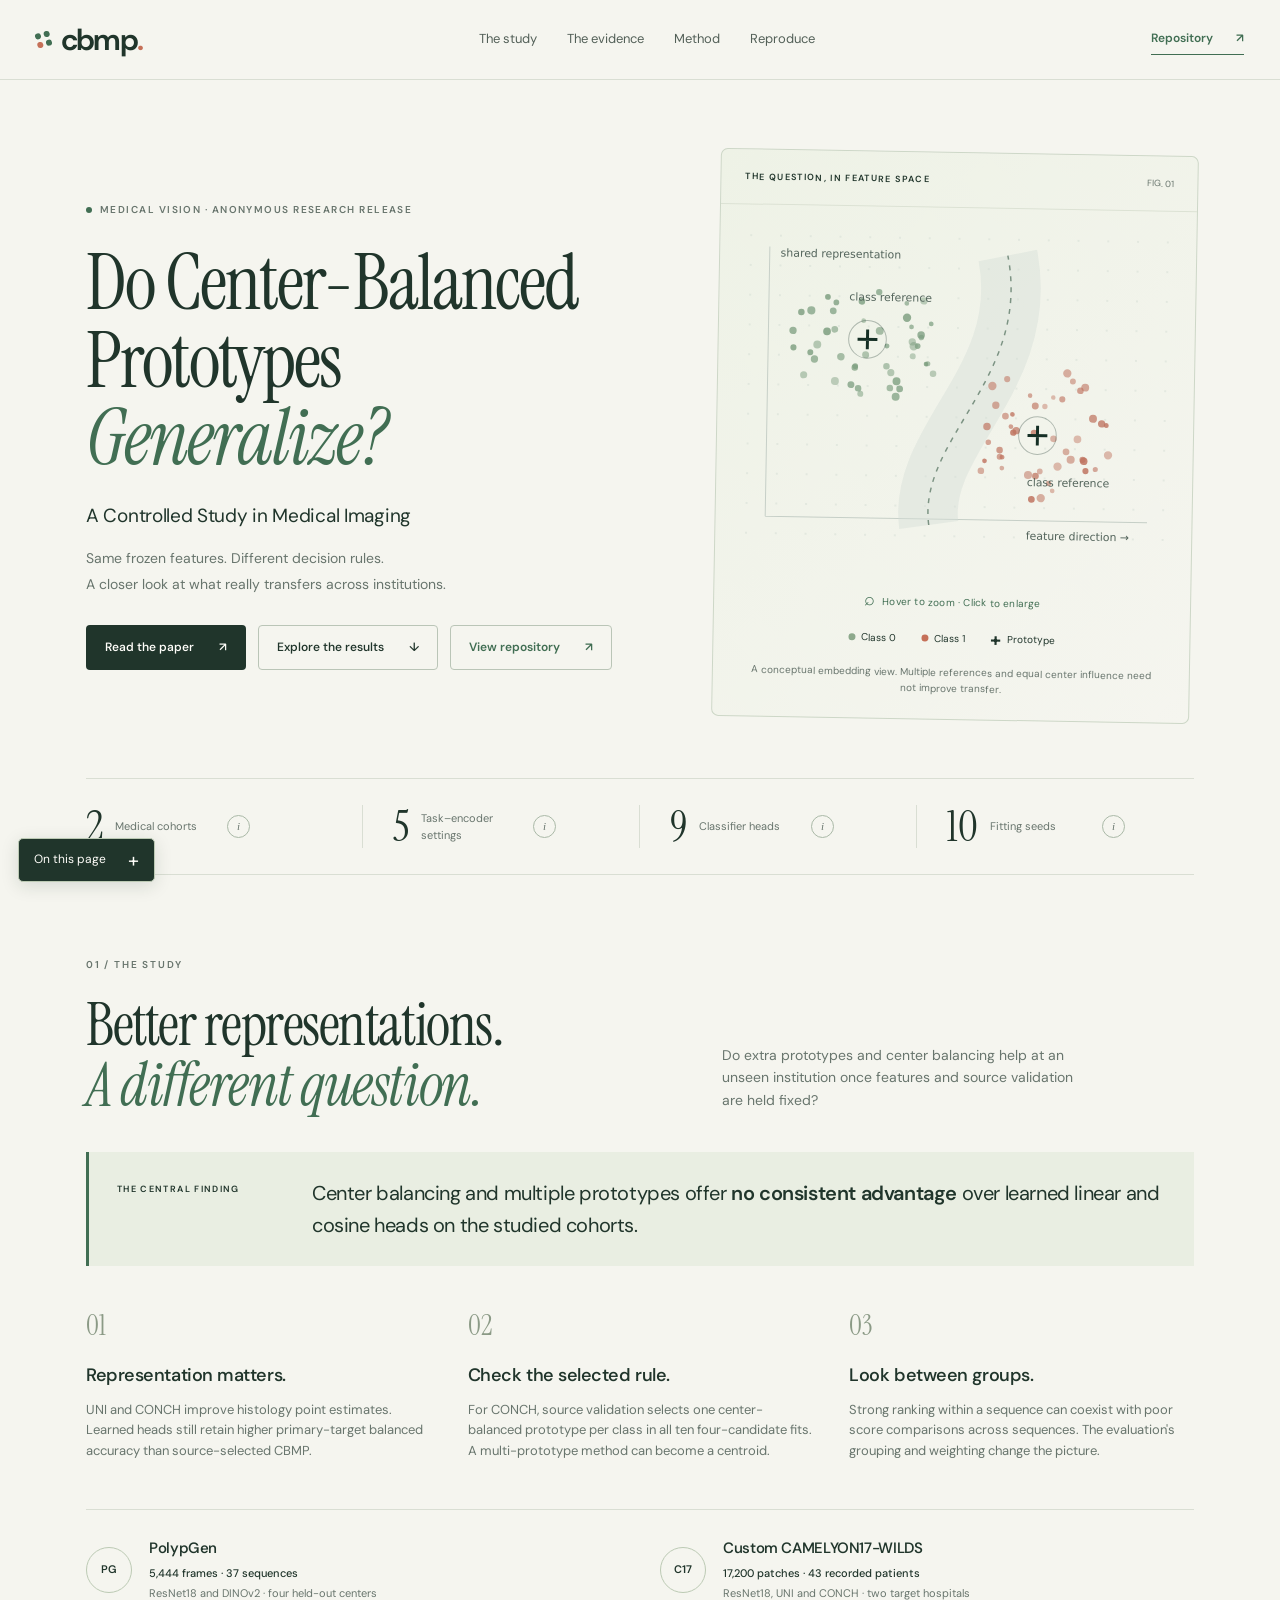
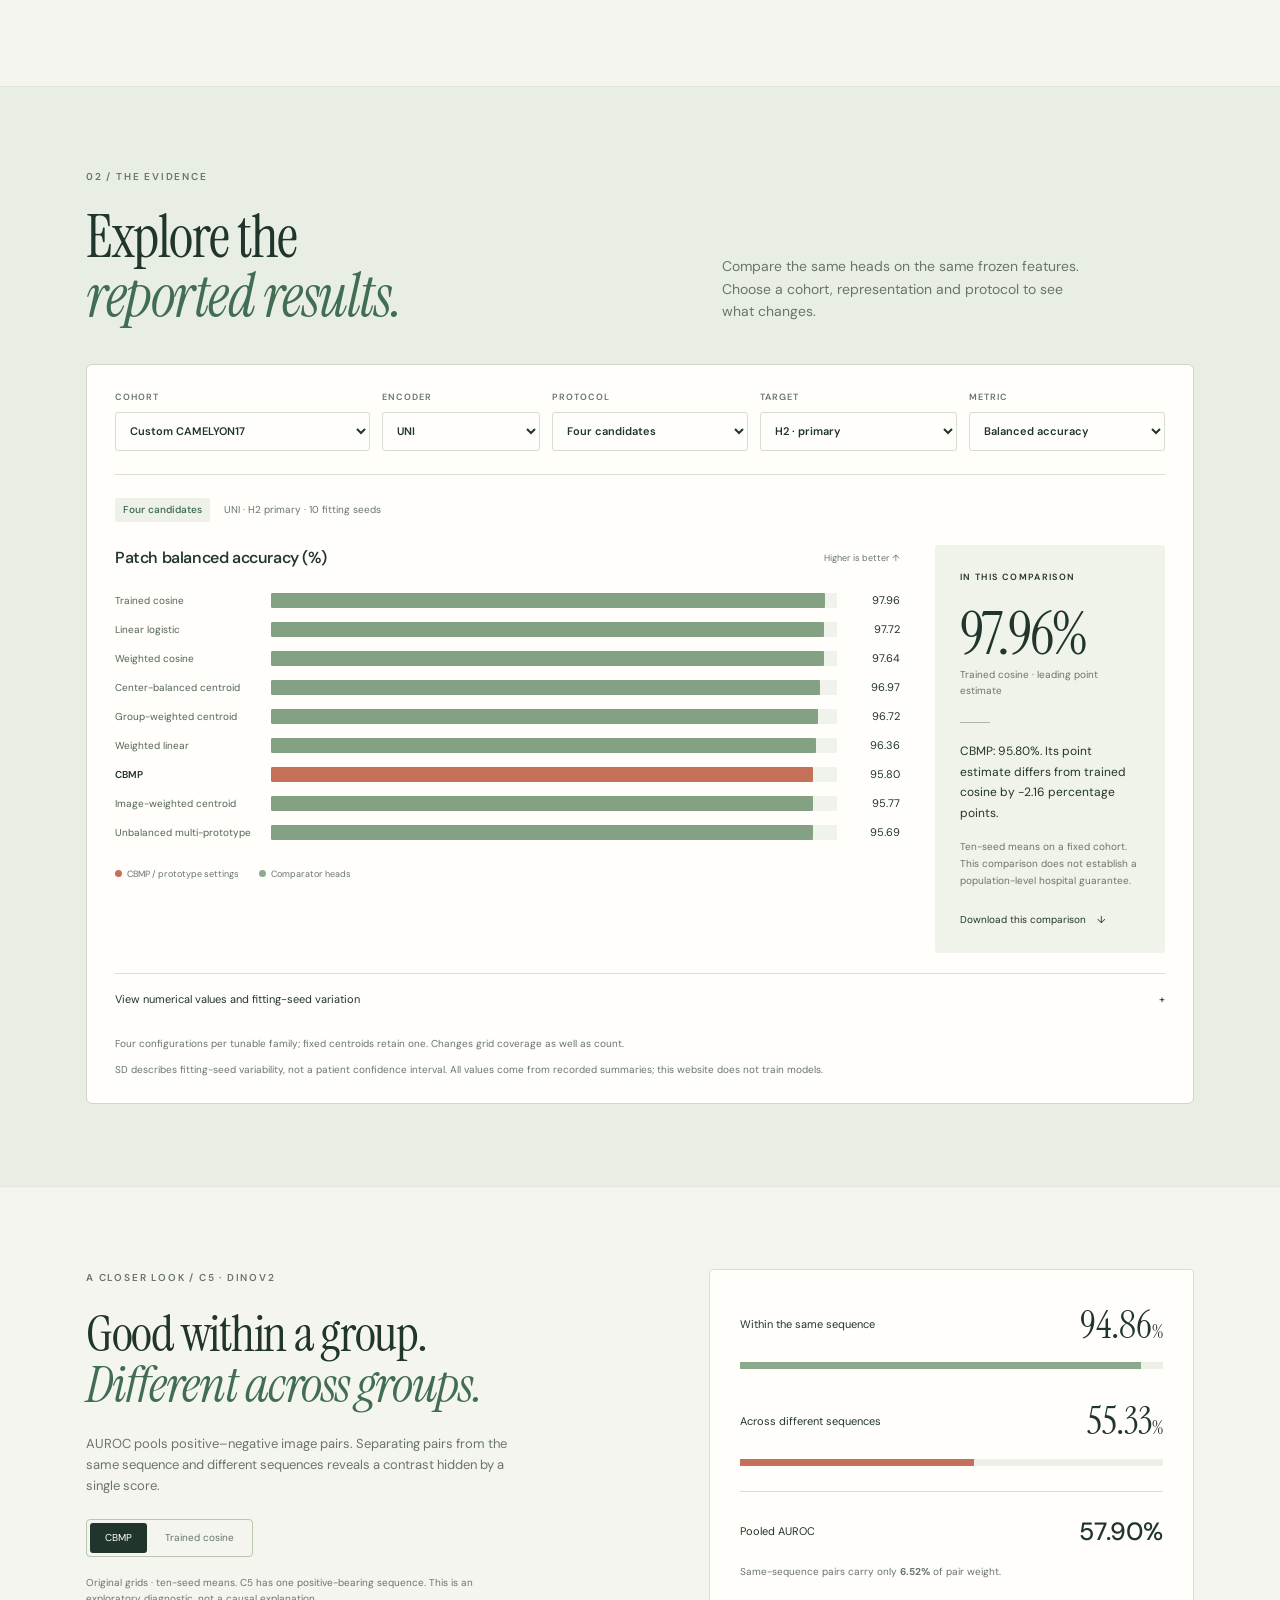
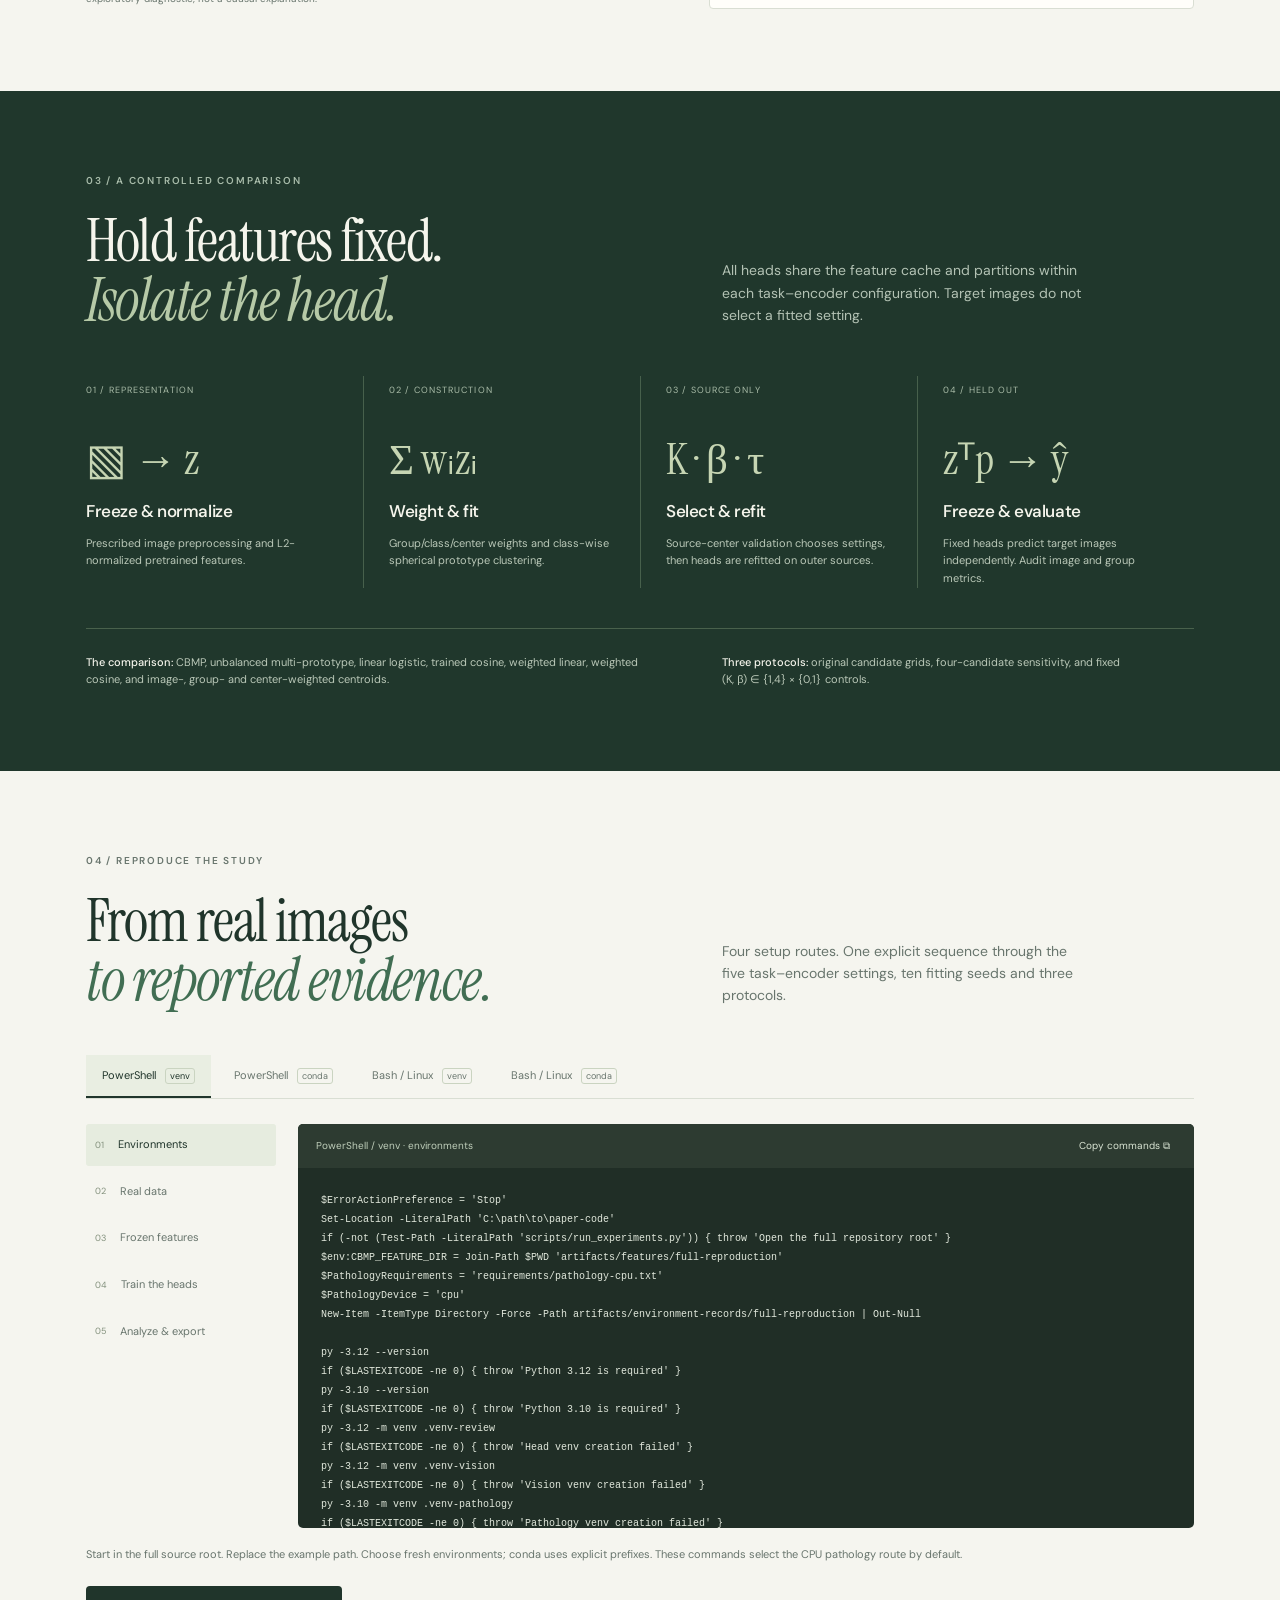
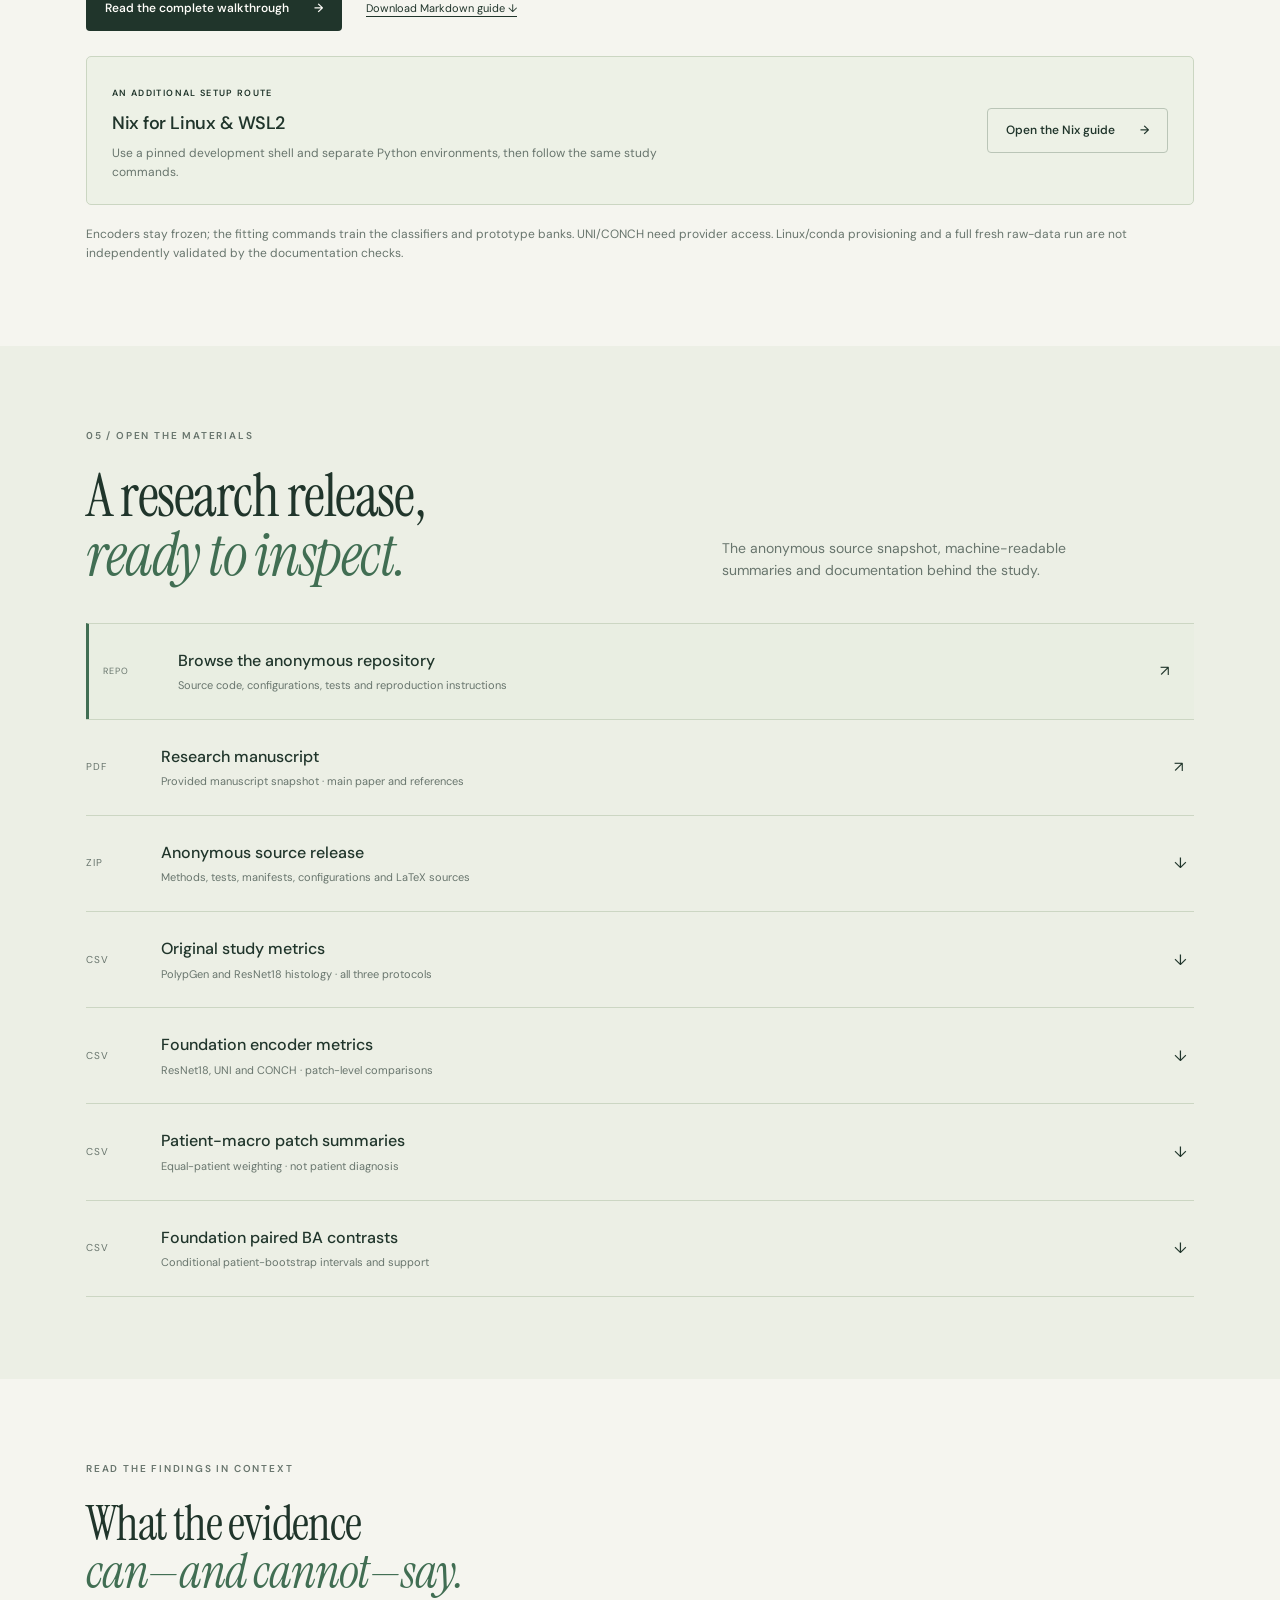
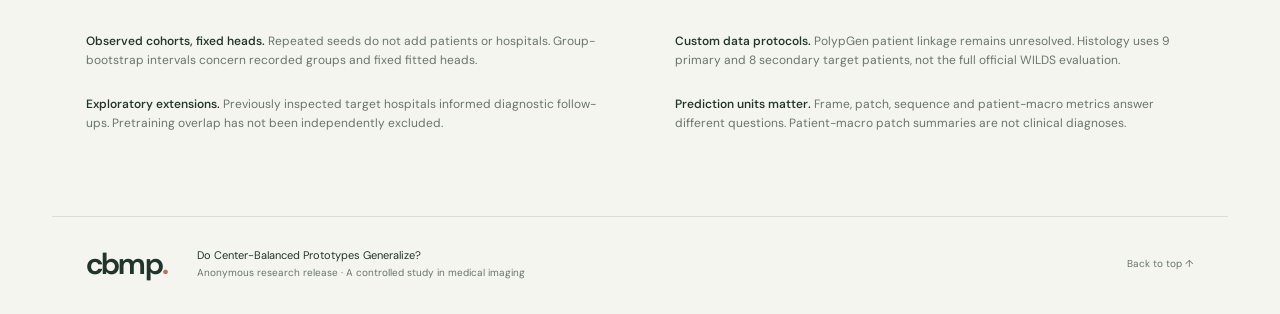
==== commit 06c19f40: "Link anonymous repository and add isolated validated Nix setup" ====
--- a/docs/index.html
+++ b/docs/index.html
@@ -12,7 +12,7 @@
 <header class="site-header"><div class="header-inner">
   <a class="brand" href="#"><span class="brand-symbol" aria-hidden="true"><i></i><i></i><i></i><i></i></span>cbmp<span class="brand-dot">.</span></a>
   <nav aria-label="Main navigation"><a href="#study">The study</a><a href="#results">The evidence</a><a href="#method">Method</a><a href="#reproduce">Reproduce</a></nav>
-  <a class="header-download" href="downloads/anonymous-source.zip" download>Code release <span aria-hidden="true">↗</span></a>
+  <a class="header-download repository-link" data-repository-link href="https://anonymous.4open.science/r/CVPR_work-7DDE/">Repository <span aria-hidden="true">↗</span></a>
 </div></header>
 <aside class="section-menu" aria-label="Page contents">
   <button class="contents-toggle" type="button" aria-expanded="false" aria-controls="section-links">On this page <span aria-hidden="true">+</span></button>
@@ -34,7 +34,7 @@
     <h1>Do Center-Balanced<br>Prototypes<br><em>Generalize?</em></h1>
     <p class="hero-subtitle">A Controlled Study in Medical Imaging</p>
     <p class="hero-description">Same frozen features. Different decision rules.<br>A closer look at what really transfers across institutions.</p>
-    <div class="hero-actions"><a class="button primary" href="downloads/paper.pdf" target="_blank" rel="noopener">Read the paper <span>↗</span></a><a class="button secondary" href="#results">Explore the results <span>↓</span></a></div>
+    <div class="hero-actions"><a class="button primary" href="downloads/paper.pdf" target="_blank" rel="noopener">Read the paper <span>↗</span></a><a class="button secondary" href="#results">Explore the results <span>↓</span></a><a class="button secondary repository-link" data-repository-link href="https://anonymous.4open.science/r/CVPR_work-7DDE/">View repository <span aria-hidden="true">↗</span></a></div>
   </div>
   <div class="embedding-panel"><div class="panel-top"><span class="tiny-label">THE QUESTION, IN FEATURE SPACE</span><span class="figure-id">FIG. 01</span></div>
     <button class="figure-zoom" type="button" aria-label="Enlarge the conceptual feature-space illustration" aria-haspopup="dialog" aria-controls="figure-dialog"><span class="figure-viewport"><svg id="embedding" viewBox="0 0 480 375" role="img" aria-label="Conceptual illustration of two classes, center groups and prototypes in a shared frozen feature space"><defs><pattern id="grid" width="30" height="30" patternUnits="userSpaceOnUse"><circle cx="1" cy="1" r=".65" fill="#c8d2ca"/></pattern></defs><rect x="25" y="20" width="430" height="330" fill="url(#grid)"/><path d="M50 314H435M50 314V42" fill="none" stroke="#c6cfc7" stroke-width="1"/><path d="M215 320C202 233 316 170 290 47" fill="none" stroke="#d4ddd5" stroke-width="60" opacity=".44"/><path d="M215 320C202 233 316 170 290 47" fill="none" stroke="#7c9383" stroke-width="1.5" stroke-dasharray="5 6"/><g id="embedding-points"></g><g class="proto-stars"><path d="M150 124v20m-10-10h20M323 218v20m-10-10h20" stroke="#152f25" stroke-width="3"/><circle cx="150" cy="134" r="19" fill="none" stroke="#152f25" opacity=".3"/><circle cx="323" cy="228" r="19" fill="none" stroke="#152f25" opacity=".3"/></g><g fill="#53645b" font-size="11" font-family="system-ui"><text x="61" y="52">shared representation</text><text x="313" y="333">feature direction →</text><text x="131" y="95">class reference</text><text x="313" y="279">class reference</text></g></svg></span><span class="zoom-hint"><span aria-hidden="true">⌕</span> Hover to zoom · Click to enlarge</span></button>
@@ -58,9 +58,9 @@
 <section id="reproduce" class="wrap section"><div class="section-kicker">04 / REPRODUCE THE STUDY</div><div class="section-heading"><h2>From real images<br><em>to reported evidence.</em></h2><p>Four setup routes. One explicit sequence through the five task–encoder settings, ten fitting seeds and three protocols.</p></div>
 <div class="repro-routes" role="group" aria-label="Choose platform and environment"><button data-shell="powershell" data-env="venv" class="active" aria-pressed="true">PowerShell <span>venv</span></button><button data-shell="powershell" data-env="conda" aria-pressed="false">PowerShell <span>conda</span></button><button data-shell="bash" data-env="venv" aria-pressed="false">Bash / Linux <span>venv</span></button><button data-shell="bash" data-env="conda" aria-pressed="false">Bash / Linux <span>conda</span></button></div>
 <div class="repro-grid"><nav class="repro-steps" aria-label="Reproduction stage"><button data-stage="setup" class="active"><span>01</span> Environments</button><button data-stage="data"><span>02</span> Real data</button><button data-stage="features"><span>03</span> Frozen features</button><button data-stage="fit"><span>04</span> Train the heads</button><button data-stage="report"><span>05</span> Analyze & export</button></nav><div class="terminal"><div class="terminal-header"><span id="terminal-title">PowerShell / venv · environments</span><button id="copy-code" type="button">Copy commands <span>⧉</span></button></div><pre tabindex="0"><code id="repro-code">Loading the reproduction guide…</code></pre></div></div>
-<p class="repro-hint" id="repro-hint">Use the full guide for prerequisites, provider access, expected outputs and recovery instructions.</p><div class="repro-links"><a class="button primary" href="guide.html">Read the complete walkthrough <span>→</span></a><a class="text-link" href="downloads/REPRODUCE_ALL.md" download>Download Markdown guide ↓</a></div><p class="small muted">Encoders stay frozen; the fitting commands train the classifiers and prototype banks. UNI/CONCH need provider access. Linux/conda provisioning and a full fresh raw-data run are not independently validated by the documentation checks.</p>
+<p class="repro-hint" id="repro-hint">Use the full guide for prerequisites, provider access, expected outputs and recovery instructions.</p><div class="repro-links"><a class="button primary" href="guide.html">Read the complete walkthrough <span>→</span></a><a class="text-link" href="downloads/REPRODUCE_ALL.md" download>Download Markdown guide ↓</a></div><div class="optional-nix"><div><span class="tiny-label">AN ADDITIONAL SETUP ROUTE</span><h3>Nix for Linux &amp; WSL2</h3><p>Use a pinned development shell and separate Python environments, then follow the same study commands.</p></div><a class="button secondary" href="nix.html">Open the Nix guide <span aria-hidden="true">→</span></a></div><p class="small muted">Encoders stay frozen; the fitting commands train the classifiers and prototype banks. UNI/CONCH need provider access. Linux/conda provisioning and a full fresh raw-data run are not independently validated by the documentation checks.</p>
 </section>
-<section id="resources" class="resource-section section"><div class="wrap"><div class="section-kicker">05 / OPEN THE MATERIALS</div><div class="section-heading"><h2>A research release,<br><em>ready to inspect.</em></h2><p>The anonymous source snapshot, machine-readable summaries and documentation behind the study.</p></div><div class="resource-list"><a href="downloads/paper.pdf" target="_blank" rel="noopener"><span class="resource-type">PDF</span><span><strong>Research manuscript</strong><small>Provided manuscript snapshot · main paper and references</small></span><span>↗</span></a><a href="downloads/anonymous-source.zip" download><span class="resource-type">ZIP</span><span><strong>Anonymous source release</strong><small>Methods, tests, manifests, configurations and LaTeX sources</small></span><span>↓</span></a><a href="downloads/original_image_metrics.csv" download><span class="resource-type">CSV</span><span><strong>Original study metrics</strong><small>PolypGen and ResNet18 histology · all three protocols</small></span><span>↓</span></a><a href="downloads/histology_image_metrics.csv" download><span class="resource-type">CSV</span><span><strong>Foundation encoder metrics</strong><small>ResNet18, UNI and CONCH · patch-level comparisons</small></span><span>↓</span></a><a href="downloads/histology_patient_macro.csv" download><span class="resource-type">CSV</span><span><strong>Patient-macro patch summaries</strong><small>Equal-patient weighting · not patient diagnosis</small></span><span>↓</span></a><a href="downloads/foundation_paired_ba.csv" download><span class="resource-type">CSV</span><span><strong>Foundation paired BA contrasts</strong><small>Conditional patient-bootstrap intervals and support</small></span><span>↓</span></a></div></div></section>
+<section id="resources" class="resource-section section"><div class="wrap"><div class="section-kicker">05 / OPEN THE MATERIALS</div><div class="section-heading"><h2>A research release,<br><em>ready to inspect.</em></h2><p>The anonymous source snapshot, machine-readable summaries and documentation behind the study.</p></div><div class="resource-list"><a class="repository-resource" data-repository-link href="https://anonymous.4open.science/r/CVPR_work-7DDE/"><span class="resource-type">REPO</span><span><strong>Browse the anonymous repository</strong><small>Source code, configurations, tests and reproduction instructions</small></span><span aria-hidden="true">↗</span></a><a href="downloads/paper.pdf" target="_blank" rel="noopener"><span class="resource-type">PDF</span><span><strong>Research manuscript</strong><small>Provided manuscript snapshot · main paper and references</small></span><span>↗</span></a><a href="downloads/anonymous-source.zip" download><span class="resource-type">ZIP</span><span><strong>Anonymous source release</strong><small>Methods, tests, manifests, configurations and LaTeX sources</small></span><span>↓</span></a><a href="downloads/original_image_metrics.csv" download><span class="resource-type">CSV</span><span><strong>Original study metrics</strong><small>PolypGen and ResNet18 histology · all three protocols</small></span><span>↓</span></a><a href="downloads/histology_image_metrics.csv" download><span class="resource-type">CSV</span><span><strong>Foundation encoder metrics</strong><small>ResNet18, UNI and CONCH · patch-level comparisons</small></span><span>↓</span></a><a href="downloads/histology_patient_macro.csv" download><span class="resource-type">CSV</span><span><strong>Patient-macro patch summaries</strong><small>Equal-patient weighting · not patient diagnosis</small></span><span>↓</span></a><a href="downloads/foundation_paired_ba.csv" download><span class="resource-type">CSV</span><span><strong>Foundation paired BA contrasts</strong><small>Conditional patient-bootstrap intervals and support</small></span><span>↓</span></a></div></div></section>
 <section id="scope" class="wrap section scope-section"><div class="section-kicker">READ THE FINDINGS IN CONTEXT</div><h2>What the evidence<br><em>can—and cannot—say.</em></h2><div class="scope-grid"><p><strong>Observed cohorts, fixed heads.</strong> Repeated seeds do not add patients or hospitals. Group-bootstrap intervals concern recorded groups and fixed fitted heads.</p><p><strong>Custom data protocols.</strong> PolypGen patient linkage remains unresolved. Histology uses 9 primary and 8 secondary target patients, not the full official WILDS evaluation.</p><p><strong>Exploratory extensions.</strong> Previously inspected target hospitals informed diagnostic follow-ups. Pretraining overlap has not been independently excluded.</p><p><strong>Prediction units matter.</strong> Frame, patch, sequence and patient-macro metrics answer different questions. Patient-macro patch summaries are not clinical diagnoses.</p></div></section>
 </main><footer><div class="wrap footer-inner"><a class="brand" href="#">cbmp<span class="brand-dot">.</span></a><p>Do Center-Balanced Prototypes Generalize?<br><span>Anonymous research release · A controlled study in medical imaging</span></p><a href="#main">Back to top ↑</a></div></footer><div id="toast" role="status" aria-live="polite"></div>
 <dialog id="figure-dialog" class="figure-dialog" aria-labelledby="figure-dialog-title" aria-describedby="figure-dialog-note">
--- a/docs/styles.css
+++ b/docs/styles.css
@@ -69,3 +69,12 @@
 }
 @media(prefers-reduced-motion:reduce){.figure-viewport svg,.stat-tooltip,.section-menu a{transition:none}}
 
+
+/* Visible source access and the additional Nix route. */
+.repository-link{color:var(--green);font-weight:600}.repository-link:hover{color:var(--ink)}
+.header-download.repository-link{border-color:var(--green)}
+.resource-list .repository-resource{background:#e9eee2;padding-left:14px;padding-right:14px;border-left:3px solid var(--green)}
+.resource-list .repository-resource .resource-type{font-size:9px}
+.optional-nix{display:flex;align-items:center;justify-content:space-between;gap:25px;margin:25px 0 20px;padding:22px 25px;border:1px solid #cbd6c2;border-radius:5px;background:#edf1e6}
+.optional-nix h3{font-size:18px;margin:6px 0}.optional-nix p{font-size:12px;color:var(--muted);max-width:580px}.optional-nix>.button{white-space:nowrap;flex-shrink:0}
+@media(max-width:700px){.optional-nix{flex-direction:column;align-items:flex-start;padding:19px;gap:16px}.repository-link{font-size:11px}}
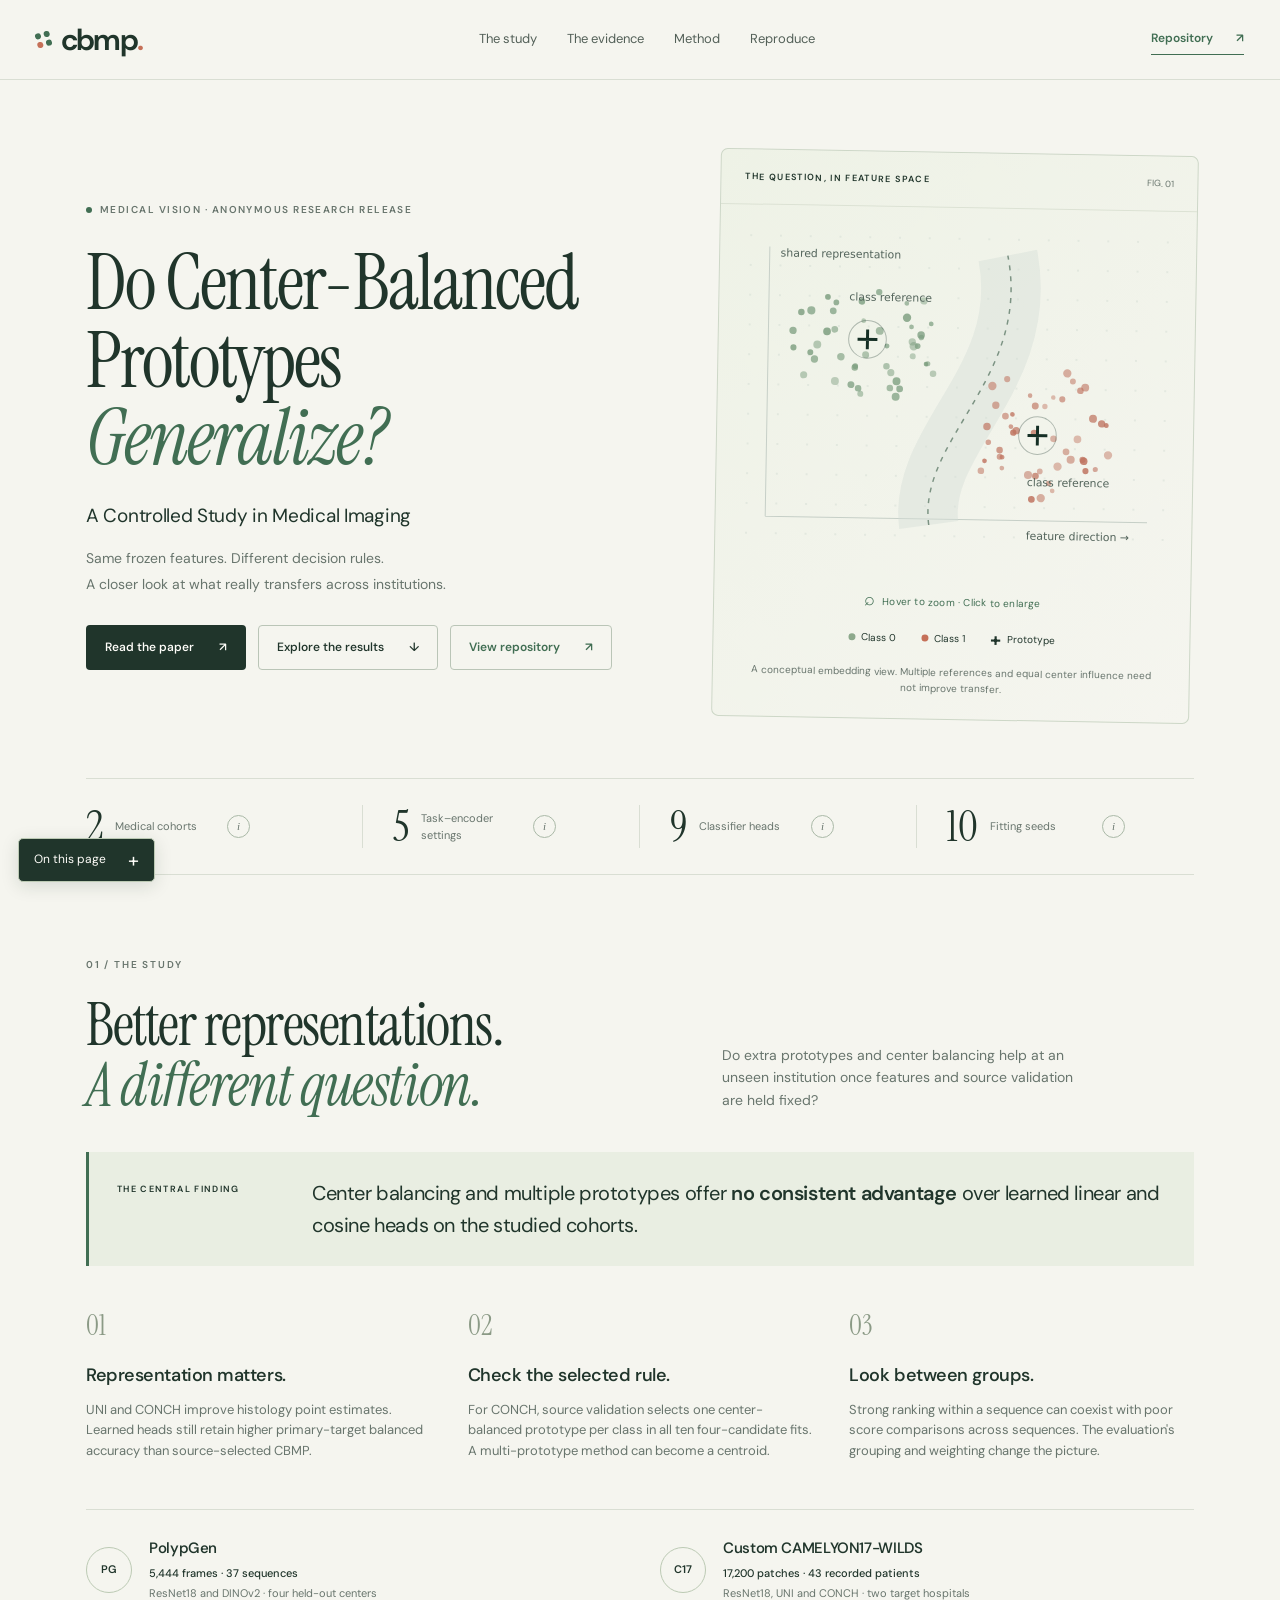
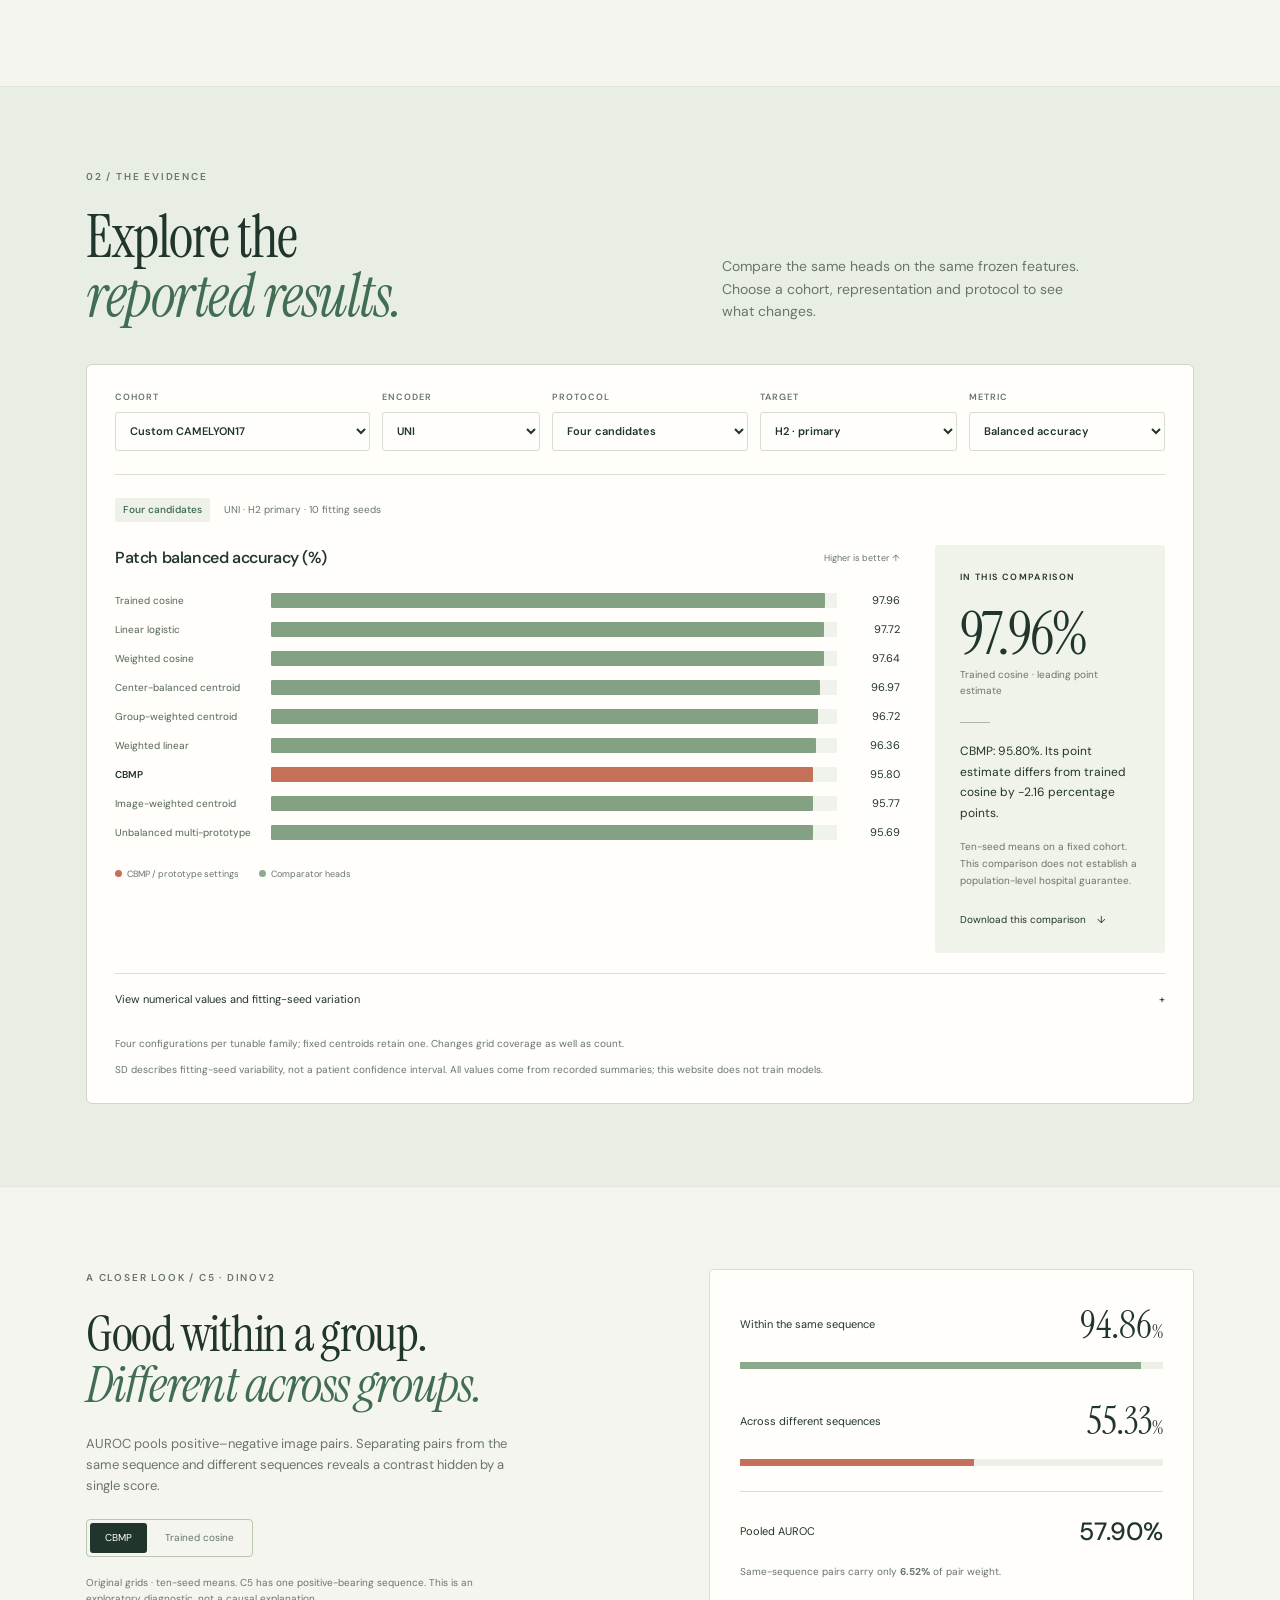
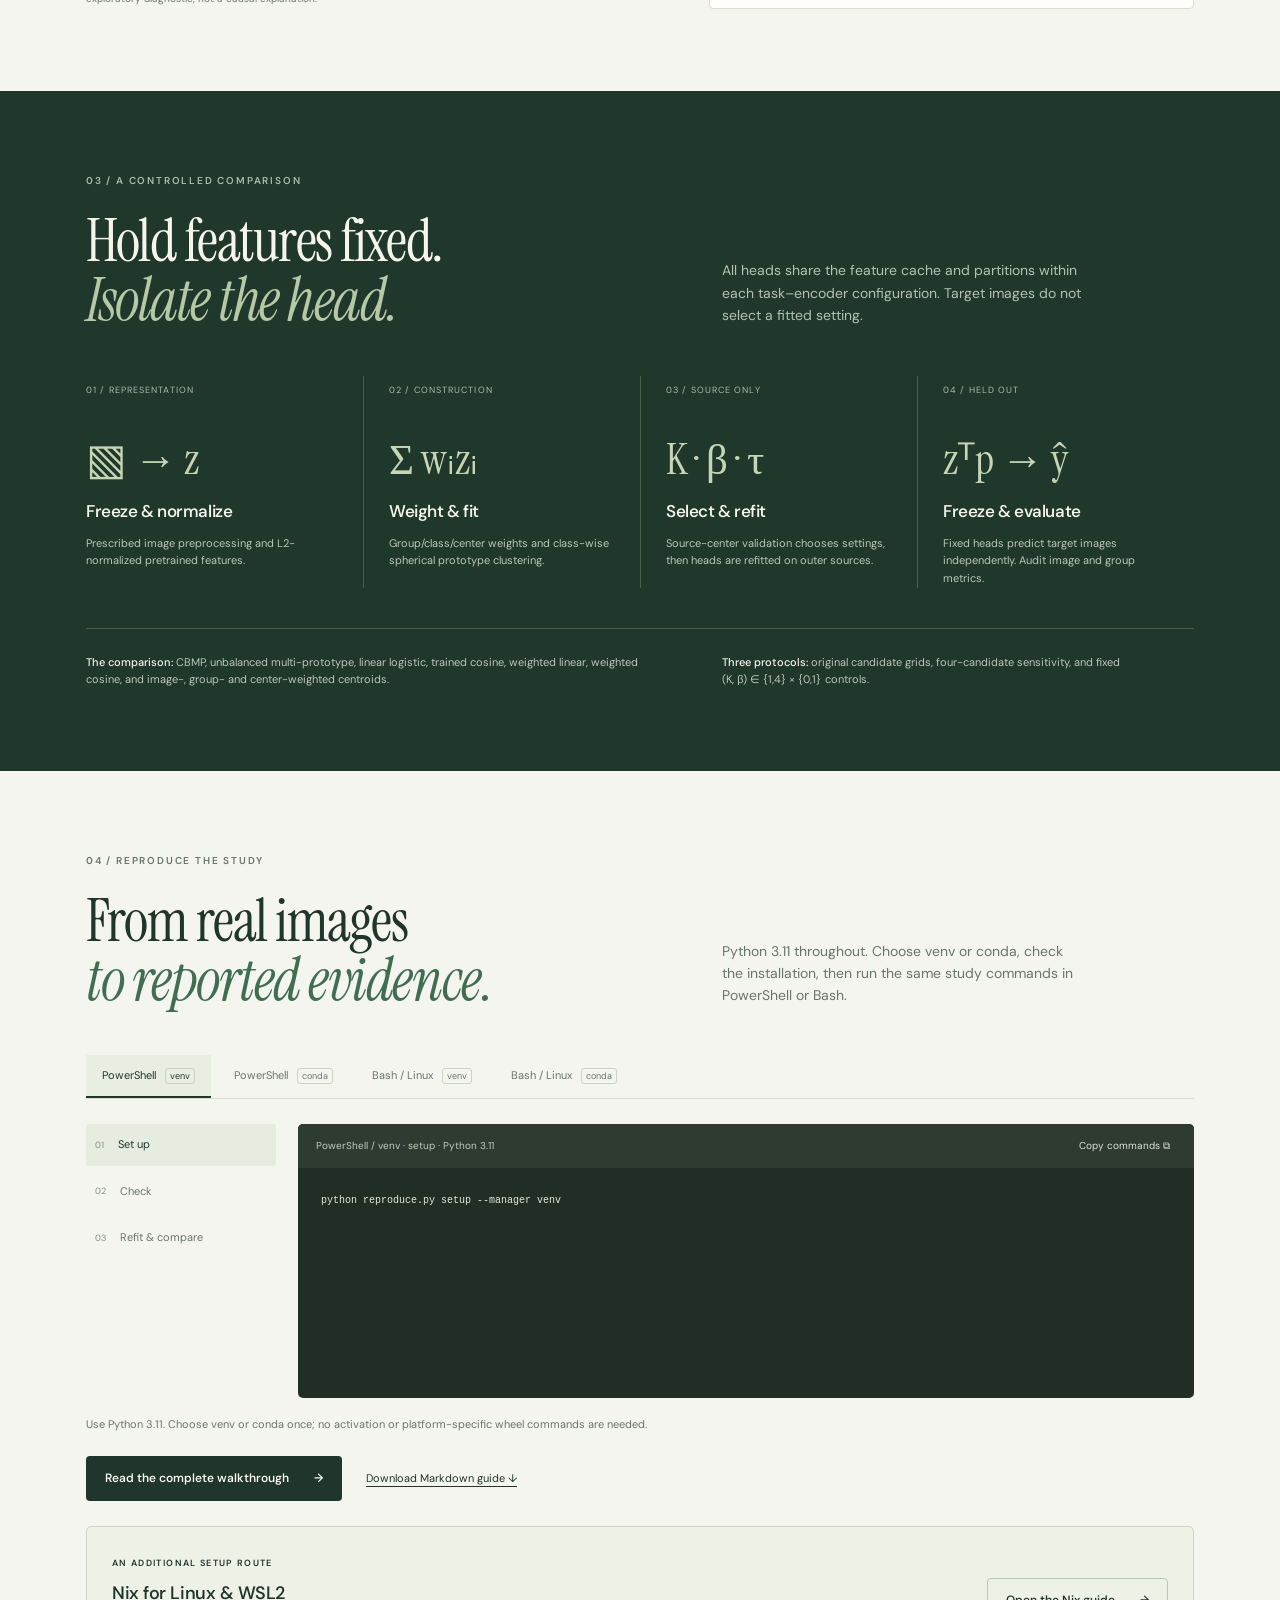
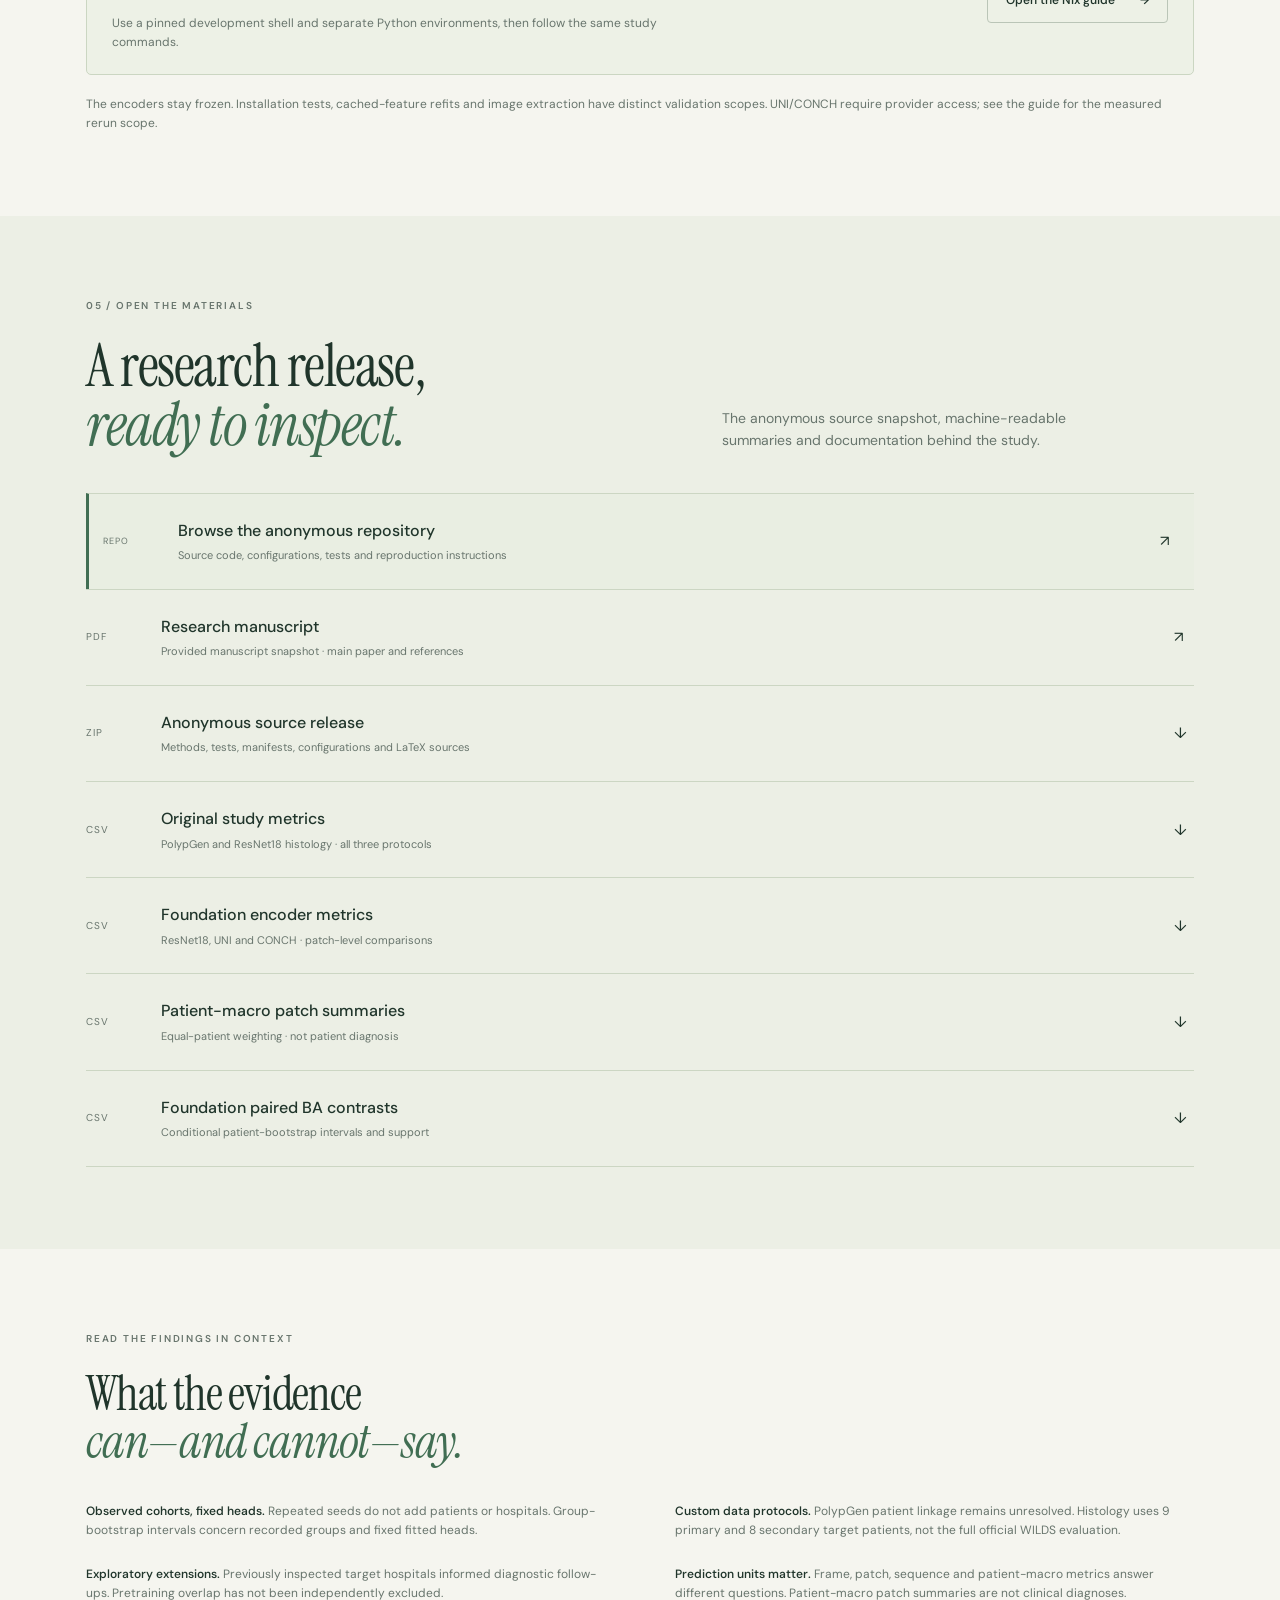
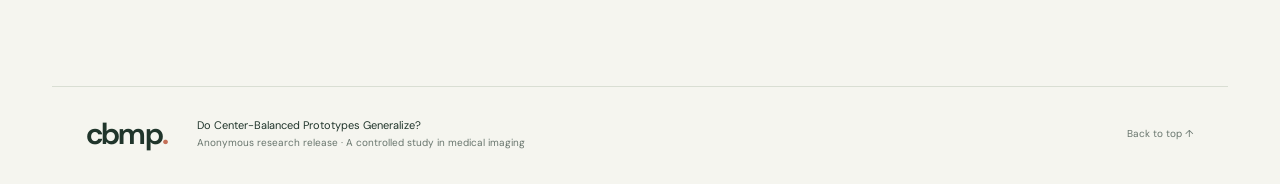
==== commit 89ac7d02: "Validate the concise Python 3.11 reviewer routes and build the reviewed source archive" ====
--- a/docs/index.html
+++ b/docs/index.html
@@ -1,74 +1,74 @@
-<!doctype html>
-<html lang="en" data-anonymous-source-directory="docs">
-<head>
-  <meta charset="utf-8"><meta name="viewport" content="width=device-width, initial-scale=1">
-  <meta name="description" content="Do center-balanced prototypes generalize? Explore a controlled medical imaging study, reported results, source code and complete reproduction instructions.">
-  <meta name="theme-color" content="#f5f5ef">
-  <title>CBMP — Do Center-Balanced Prototypes Generalize?</title>
-  <link rel="stylesheet" href="styles.css"><script src="proxy-compat.js" defer></script><script src="app.js" defer></script>
-</head>
-<body>
-<a class="skip" href="#main">Skip to content</a>
-<header class="site-header"><div class="header-inner">
-  <a class="brand" href="#"><span class="brand-symbol" aria-hidden="true"><i></i><i></i><i></i><i></i></span>cbmp<span class="brand-dot">.</span></a>
-  <nav aria-label="Main navigation"><a href="#study">The study</a><a href="#results">The evidence</a><a href="#method">Method</a><a href="#reproduce">Reproduce</a></nav>
-  <a class="header-download repository-link" data-repository-link href="https://anonymous.4open.science/r/CVPR_work-7DDE/">Repository <span aria-hidden="true">↗</span></a>
-</div></header>
-<aside class="section-menu" aria-label="Page contents">
-  <button class="contents-toggle" type="button" aria-expanded="false" aria-controls="section-links">On this page <span aria-hidden="true">+</span></button>
-  <nav id="section-links" aria-label="Jump to a section">
-    <p class="contents-label">ON THIS PAGE</p>
-    <a href="#home" aria-current="location"><span>↑</span> Home</a>
-    <a href="#study"><span>01</span> The study</a>
-    <a href="#results"><span>02</span> The evidence</a>
-    <a href="#ranking" class="contents-sub"><span>↳</span> Ranking diagnostic</a>
-    <a href="#method"><span>03</span> The method</a>
-    <a href="#reproduce"><span>04</span> Reproduce</a>
-    <a href="#resources"><span>05</span> The materials</a>
-    <a href="#scope"><span>·</span> Scope & limitations</a>
-  </nav>
-</aside>
-<main id="main">
-<section id="home" class="hero wrap">
-  <div class="hero-copy"><p class="eyebrow"><span class="status-dot"></span> Medical vision · Anonymous research release</p>
-    <h1>Do Center-Balanced<br>Prototypes<br><em>Generalize?</em></h1>
-    <p class="hero-subtitle">A Controlled Study in Medical Imaging</p>
-    <p class="hero-description">Same frozen features. Different decision rules.<br>A closer look at what really transfers across institutions.</p>
-    <div class="hero-actions"><a class="button primary" href="downloads/paper.pdf" target="_blank" rel="noopener">Read the paper <span>↗</span></a><a class="button secondary" href="#results">Explore the results <span>↓</span></a><a class="button secondary repository-link" data-repository-link href="https://anonymous.4open.science/r/CVPR_work-7DDE/">View repository <span aria-hidden="true">↗</span></a></div>
-  </div>
-  <div class="embedding-panel"><div class="panel-top"><span class="tiny-label">THE QUESTION, IN FEATURE SPACE</span><span class="figure-id">FIG. 01</span></div>
-    <button class="figure-zoom" type="button" aria-label="Enlarge the conceptual feature-space illustration" aria-haspopup="dialog" aria-controls="figure-dialog"><span class="figure-viewport"><svg id="embedding" viewBox="0 0 480 375" role="img" aria-label="Conceptual illustration of two classes, center groups and prototypes in a shared frozen feature space"><defs><pattern id="grid" width="30" height="30" patternUnits="userSpaceOnUse"><circle cx="1" cy="1" r=".65" fill="#c8d2ca"/></pattern></defs><rect x="25" y="20" width="430" height="330" fill="url(#grid)"/><path d="M50 314H435M50 314V42" fill="none" stroke="#c6cfc7" stroke-width="1"/><path d="M215 320C202 233 316 170 290 47" fill="none" stroke="#d4ddd5" stroke-width="60" opacity=".44"/><path d="M215 320C202 233 316 170 290 47" fill="none" stroke="#7c9383" stroke-width="1.5" stroke-dasharray="5 6"/><g id="embedding-points"></g><g class="proto-stars"><path d="M150 124v20m-10-10h20M323 218v20m-10-10h20" stroke="#152f25" stroke-width="3"/><circle cx="150" cy="134" r="19" fill="none" stroke="#152f25" opacity=".3"/><circle cx="323" cy="228" r="19" fill="none" stroke="#152f25" opacity=".3"/></g><g fill="#53645b" font-size="11" font-family="system-ui"><text x="61" y="52">shared representation</text><text x="313" y="333">feature direction →</text><text x="131" y="95">class reference</text><text x="313" y="279">class reference</text></g></svg></span><span class="zoom-hint"><span aria-hidden="true">⌕</span> Hover to zoom · Click to enlarge</span></button>
-    <div class="embedding-legend"><span><i class="dot sage"></i> Class 0</span><span><i class="dot coral"></i> Class 1</span><span><b>+</b> Prototype</span></div><p class="figure-caption">A conceptual embedding view. Multiple references and equal center influence need not improve transfer.</p>
-  </div>
-</section>
-<div class="wrap"><div class="study-stats"><div class="stat-item"><strong>2</strong><span class="stat-label">Medical cohorts</span><button type="button" class="stat-info" aria-label="Details: Medical cohorts" aria-describedby="tip-cohorts" aria-expanded="false"><span aria-hidden="true">i</span></button><div id="tip-cohorts" class="stat-tooltip" role="tooltip"><b>Medical cohorts</b><p>PolypGen: 5,444 frames from 37 sequences. Custom CAMELYON17-WILDS: 17,200 patches from 43 recorded patients. These are the study cohorts, not the full official benchmarks.</p></div></div><div class="stat-item"><strong>5</strong><span class="stat-label">Task–encoder settings</span><button type="button" class="stat-info" aria-label="Details: Task–encoder settings" aria-describedby="tip-settings" aria-expanded="false"><span aria-hidden="true">i</span></button><div id="tip-settings" class="stat-tooltip" role="tooltip"><b>Task–encoder settings</b><p>Two PolypGen settings: ResNet18 and DINOv2. Three histology settings: ResNet18, UNI and CONCH. Features stay frozen; classifier heads are fitted on the same features and partitions within each setting.</p></div></div><div class="stat-item"><strong>9</strong><span class="stat-label">Classifier heads</span><button type="button" class="stat-info" aria-label="Details: Classifier heads" aria-describedby="tip-heads" aria-expanded="false"><span aria-hidden="true">i</span></button><div id="tip-heads" class="stat-tooltip" role="tooltip"><b>Classifier heads</b><p>CBMP; unbalanced multi-prototype; linear logistic; trained cosine; weighted linear; weighted cosine; and image-, group- and center-weighted centroids. The fixed K × β diagnostic separately compares four prototype settings.</p></div></div><div class="stat-item"><strong>10</strong><span class="stat-label">Fitting seeds</span><button type="button" class="stat-info" aria-label="Details: Fitting seeds" aria-describedby="tip-seeds" aria-expanded="false"><span aria-hidden="true">i</span></button><div id="tip-seeds" class="stat-tooltip" role="tooltip"><b>Fitting seeds</b><p>Seeds: 17, 29, 43, 61, 89, 101, 131, 173, 211 and 257. Repeated fitting measures seed variability on fixed cohorts. It does not add patients or hospitals; seed SD is not a patient confidence interval.</p></div></div></div></div>
-<section id="study" class="wrap section study-section"><div class="section-kicker">01 / THE STUDY</div><div class="section-heading"><h2>Better representations.<br><em>A different question.</em></h2><p>Do extra prototypes and center balancing help at an unseen institution once features and source validation are held fixed?</p></div>
-  <div class="takeaway"><span class="tiny-label">THE CENTRAL FINDING</span><p>Center balancing and multiple prototypes offer <strong>no consistent advantage</strong> over learned linear and cosine heads on the studied cohorts.</p></div>
-  <div class="findings"><article><span class="finding-no">01</span><h3>Representation matters.</h3><p>UNI and CONCH improve histology point estimates. Learned heads still retain higher primary-target balanced accuracy than source-selected CBMP.</p></article><article><span class="finding-no">02</span><h3>Check the selected rule.</h3><p>For CONCH, source validation selects one center-balanced prototype per class in all ten four-candidate fits. A multi-prototype method can become a centroid.</p></article><article><span class="finding-no">03</span><h3>Look between groups.</h3><p>Strong ranking within a sequence can coexist with poor score comparisons across sequences. The evaluation's grouping and weighting change the picture.</p></article></div>
-  <div class="cohort-row"><article><div class="cohort-icon">PG</div><div><h3>PolypGen</h3><p><strong>5,444 frames · 37 sequences</strong><br>ResNet18 and DINOv2 · four held-out centers</p></div></article><article><div class="cohort-icon">C17</div><div><h3>Custom CAMELYON17-WILDS</h3><p><strong>17,200 patches · 43 recorded patients</strong><br>ResNet18, UNI and CONCH · two target hospitals</p></div></article></div>
-</section>
-<section id="results" class="results-section section"><div class="wrap"><div class="section-kicker">02 / THE EVIDENCE</div><div class="section-heading"><h2>Explore the<br><em>reported results.</em></h2><p>Compare the same heads on the same frozen features. Choose a cohort, representation and protocol to see what changes.</p></div>
-<div class="explorer"><div class="controls"><label>Cohort<select id="dataset"><option value="camelyon">Custom CAMELYON17</option><option value="polypgen">PolypGen</option></select></label><label>Encoder<select id="encoder"></select></label><label>Protocol<select id="protocol"><option value="matched4">Four candidates</option><option value="historical">Original grids</option><option value="factorial">Fixed K × β</option></select></label><label>Target<select id="target"></select></label><label>Metric<select id="metric"><option value="balanced_accuracy">Balanced accuracy</option><option value="auroc">AUROC</option><option value="macro_f1">Macro F1</option><option value="negative_log_likelihood">NLL</option><option value="brier_score">Brier score</option></select></label></div>
-<div class="result-context"><span id="result-tag" class="tag">Four-candidate source selection</span><span id="result-context">Loading recorded metrics…</span></div>
-<div class="result-layout"><div class="chart-panel"><div class="chart-heading"><h3 id="chart-title">Patch balanced accuracy</h3><span id="metric-direction">Higher is better ↑</span></div><div id="bars" class="bar-chart" aria-live="polite"></div><div class="chart-key"><span><i class="dot coral"></i> CBMP / prototype settings</span><span><i class="dot sage"></i> Comparator heads</span></div></div><aside class="result-insight"><span class="tiny-label">IN THIS COMPARISON</span><strong id="result-best">—</strong><span id="result-best-label">Leading point estimate</span><div class="insight-line"></div><p id="result-delta">Metrics are loaded from the recorded result summaries.</p><p class="muted small">Ten-seed means on a fixed cohort. This comparison does not establish a population-level hospital guarantee.</p><button class="text-button" id="download-results">Download this comparison <span>↓</span></button></aside></div>
-<details class="data-details"><summary>View numerical values and fitting-seed variation <span>+</span></summary><div class="table-scroll"><table><thead><tr><th scope="col">Classifier</th><th scope="col">Mean</th><th scope="col">Fitting-seed SD</th><th scope="col">Seeds</th></tr></thead><tbody id="result-rows"></tbody></table></div></details>
-<p id="protocol-note" class="small muted">Four-candidate grids change parameter coverage as well as candidate count.</p><p class="small muted">SD describes fitting-seed variability, not a patient confidence interval. All values come from recorded summaries; this website does not train models.</p></div></div></section>
-<section id="ranking" class="wrap section ranking-section"><div class="ranking-copy"><div class="section-kicker">A CLOSER LOOK / C5 · DINOV2</div><h2>Good within a group.<br><em>Different across groups.</em></h2><p>AUROC pools positive–negative image pairs. Separating pairs from the same sequence and different sequences reveals a contrast hidden by a single score.</p><div class="toggle-group" aria-label="Ranking diagnostic head"><button class="active" data-rank="cbmp" aria-pressed="true">CBMP</button><button data-rank="cosine" aria-pressed="false">Trained cosine</button></div><p class="small muted">Original grids · ten-seed means. C5 has one positive-bearing sequence. This is an exploratory diagnostic, not a causal explanation.</p></div><div class="ranking-figure"><div class="rank-item"><div><span>Within the same sequence</span><strong id="rank-same">94.86<span>%</span></strong></div><div class="rank-track"><i id="rank-same-bar" style="width:94.86%"></i></div></div><div class="rank-item"><div><span>Across different sequences</span><strong id="rank-across">55.33<span>%</span></strong></div><div class="rank-track coral-track"><i id="rank-across-bar" style="width:55.33%"></i></div></div><div class="pooled"><span>Pooled AUROC</span><strong id="rank-pooled">57.90%</strong><span>Same-sequence pairs carry only <b>6.52%</b> of pair weight.</span></div></div></section>
-<section id="method" class="method-section section"><div class="wrap"><div class="section-kicker">03 / A CONTROLLED COMPARISON</div><div class="section-heading"><h2>Hold features fixed.<br><em>Isolate the head.</em></h2><p>All heads share the feature cache and partitions within each task–encoder configuration. Target images do not select a fitted setting.</p></div><div class="pipeline"><article><span>01 / REPRESENTATION</span><div class="pipeline-symbol">▧ → z</div><h3>Freeze & normalize</h3><p>Prescribed image preprocessing and L2-normalized pretrained features.</p></article><article><span>02 / CONSTRUCTION</span><div class="pipeline-symbol">Σ wᵢzᵢ</div><h3>Weight & fit</h3><p>Group/class/center weights and class-wise spherical prototype clustering.</p></article><article><span>03 / SOURCE ONLY</span><div class="pipeline-symbol">K · β · τ</div><h3>Select & refit</h3><p>Source-center validation chooses settings, then heads are refitted on outer sources.</p></article><article><span>04 / HELD OUT</span><div class="pipeline-symbol">zᵀp → ŷ</div><h3>Freeze & evaluate</h3><p>Fixed heads predict target images independently. Audit image and group metrics.</p></article></div><div class="method-bottom"><p><strong>The comparison:</strong> CBMP, unbalanced multi-prototype, linear logistic, trained cosine, weighted linear, weighted cosine, and image-, group- and center-weighted centroids.</p><p><strong>Three protocols:</strong> original candidate grids, four-candidate sensitivity, and fixed <span class="nowrap">(K, β) ∈ {1,4} × {0,1}</span> controls.</p></div></div></section>
-<section id="reproduce" class="wrap section"><div class="section-kicker">04 / REPRODUCE THE STUDY</div><div class="section-heading"><h2>From real images<br><em>to reported evidence.</em></h2><p>Four setup routes. One explicit sequence through the five task–encoder settings, ten fitting seeds and three protocols.</p></div>
-<div class="repro-routes" role="group" aria-label="Choose platform and environment"><button data-shell="powershell" data-env="venv" class="active" aria-pressed="true">PowerShell <span>venv</span></button><button data-shell="powershell" data-env="conda" aria-pressed="false">PowerShell <span>conda</span></button><button data-shell="bash" data-env="venv" aria-pressed="false">Bash / Linux <span>venv</span></button><button data-shell="bash" data-env="conda" aria-pressed="false">Bash / Linux <span>conda</span></button></div>
-<div class="repro-grid"><nav class="repro-steps" aria-label="Reproduction stage"><button data-stage="setup" class="active"><span>01</span> Environments</button><button data-stage="data"><span>02</span> Real data</button><button data-stage="features"><span>03</span> Frozen features</button><button data-stage="fit"><span>04</span> Train the heads</button><button data-stage="report"><span>05</span> Analyze & export</button></nav><div class="terminal"><div class="terminal-header"><span id="terminal-title">PowerShell / venv · environments</span><button id="copy-code" type="button">Copy commands <span>⧉</span></button></div><pre tabindex="0"><code id="repro-code">Loading the reproduction guide…</code></pre></div></div>
-<p class="repro-hint" id="repro-hint">Use the full guide for prerequisites, provider access, expected outputs and recovery instructions.</p><div class="repro-links"><a class="button primary" href="guide.html">Read the complete walkthrough <span>→</span></a><a class="text-link" href="downloads/REPRODUCE_ALL.md" download>Download Markdown guide ↓</a></div><div class="optional-nix"><div><span class="tiny-label">AN ADDITIONAL SETUP ROUTE</span><h3>Nix for Linux &amp; WSL2</h3><p>Use a pinned development shell and separate Python environments, then follow the same study commands.</p></div><a class="button secondary" href="nix.html">Open the Nix guide <span aria-hidden="true">→</span></a></div><p class="small muted">Encoders stay frozen; the fitting commands train the classifiers and prototype banks. UNI/CONCH need provider access. Linux/conda provisioning and a full fresh raw-data run are not independently validated by the documentation checks.</p>
-</section>
-<section id="resources" class="resource-section section"><div class="wrap"><div class="section-kicker">05 / OPEN THE MATERIALS</div><div class="section-heading"><h2>A research release,<br><em>ready to inspect.</em></h2><p>The anonymous source snapshot, machine-readable summaries and documentation behind the study.</p></div><div class="resource-list"><a class="repository-resource" data-repository-link href="https://anonymous.4open.science/r/CVPR_work-7DDE/"><span class="resource-type">REPO</span><span><strong>Browse the anonymous repository</strong><small>Source code, configurations, tests and reproduction instructions</small></span><span aria-hidden="true">↗</span></a><a href="downloads/paper.pdf" target="_blank" rel="noopener"><span class="resource-type">PDF</span><span><strong>Research manuscript</strong><small>Provided manuscript snapshot · main paper and references</small></span><span>↗</span></a><a href="downloads/anonymous-source.zip" download><span class="resource-type">ZIP</span><span><strong>Anonymous source release</strong><small>Methods, tests, manifests, configurations and LaTeX sources</small></span><span>↓</span></a><a href="downloads/original_image_metrics.csv" download><span class="resource-type">CSV</span><span><strong>Original study metrics</strong><small>PolypGen and ResNet18 histology · all three protocols</small></span><span>↓</span></a><a href="downloads/histology_image_metrics.csv" download><span class="resource-type">CSV</span><span><strong>Foundation encoder metrics</strong><small>ResNet18, UNI and CONCH · patch-level comparisons</small></span><span>↓</span></a><a href="downloads/histology_patient_macro.csv" download><span class="resource-type">CSV</span><span><strong>Patient-macro patch summaries</strong><small>Equal-patient weighting · not patient diagnosis</small></span><span>↓</span></a><a href="downloads/foundation_paired_ba.csv" download><span class="resource-type">CSV</span><span><strong>Foundation paired BA contrasts</strong><small>Conditional patient-bootstrap intervals and support</small></span><span>↓</span></a></div></div></section>
-<section id="scope" class="wrap section scope-section"><div class="section-kicker">READ THE FINDINGS IN CONTEXT</div><h2>What the evidence<br><em>can—and cannot—say.</em></h2><div class="scope-grid"><p><strong>Observed cohorts, fixed heads.</strong> Repeated seeds do not add patients or hospitals. Group-bootstrap intervals concern recorded groups and fixed fitted heads.</p><p><strong>Custom data protocols.</strong> PolypGen patient linkage remains unresolved. Histology uses 9 primary and 8 secondary target patients, not the full official WILDS evaluation.</p><p><strong>Exploratory extensions.</strong> Previously inspected target hospitals informed diagnostic follow-ups. Pretraining overlap has not been independently excluded.</p><p><strong>Prediction units matter.</strong> Frame, patch, sequence and patient-macro metrics answer different questions. Patient-macro patch summaries are not clinical diagnoses.</p></div></section>
-</main><footer><div class="wrap footer-inner"><a class="brand" href="#">cbmp<span class="brand-dot">.</span></a><p>Do Center-Balanced Prototypes Generalize?<br><span>Anonymous research release · A controlled study in medical imaging</span></p><a href="#main">Back to top ↑</a></div></footer><div id="toast" role="status" aria-live="polite"></div>
-<dialog id="figure-dialog" class="figure-dialog" aria-labelledby="figure-dialog-title" aria-describedby="figure-dialog-note">
-  <div class="dialog-header"><div><p class="tiny-label">FIG. 01 · CONCEPTUAL ILLUSTRATION</p><h2 id="figure-dialog-title">The question, in feature space</h2></div><button type="button" class="dialog-close" aria-label="Close enlarged illustration">Close <span aria-hidden="true">×</span></button></div>
-  <div id="enlarged-embedding" class="enlarged-embedding"></div>
-  <div class="embedding-legend"><span><i class="dot sage"></i> Class 0</span><span><i class="dot coral"></i> Class 1</span><span><b>+</b> Prototype</span></div>
-  <p id="figure-dialog-note">Points illustrate two classes in a shared frozen representation; crosses mark class references. This is a schematic, not a projection of measured study embeddings or an empirical decision boundary.</p>
-</dialog>
-<script id="recorded-results" type="application/json">{"schemaVersion":1,"description":"Seed-averaged image/patch metrics from the recorded paper summaries. Fractions remain raw; display BA/AUROC/F1 as percentages.","protocols":[{"id":"historical","label":"Original grids","description":"Original source-only candidate grids; 9 head families."},{"id":"matched4","label":"Four candidates","description":"Four configurations per tunable family; fixed centroids retain one. Changes grid coverage as well as count."},{"id":"factorial","label":"Fixed K × beta","description":"Four fixed prototype settings, K in {1,4}, beta in {0,1}."}],"metrics":{"balanced_accuracy":{"label":"Balanced accuracy","display":"percent","higherIsBetter":true},"auroc":{"label":"AUROC","display":"percent","higherIsBetter":true},"macro_f1":{"label":"Macro F1","display":"percent","higherIsBetter":true},"negative_log_likelihood":{"label":"Negative log-likelihood","display":"decimal","higherIsBetter":false},"brier_score":{"label":"Brier score","display":"decimal","higherIsBetter":false}},"recordCount":308,"fittingSeeds":10,"sourceRowCounts":{"original_image_metrics.csv":220,"histology_image_metrics.csv":132},"deduplicatedRows":44,"uncertaintyNote":"Columns ending _seed_sd describe fitting-seed variability on fixed cohorts, not confidence intervals or hospital-population uncertainty.","scopeNote":"PolypGen is a reviewed sequence subset; CAMELYON is a custom patient-capped cohort, not the full official WILDS benchmark.","records":[{"encoder":"CONCH","task":"camelyon_custom_conch","protocol":"factorial","center":"1","method":"K1_beta0","fitting_seeds":10,"balanced_accuracy":0.9348865251281169,"balanced_accuracy_seed_sd":1.1702778228589004e-16,"balanced_accuracy_valid_seeds":10,"macro_f1":0.9364369505627032,"macro_f1_seed_sd":1.1702778228589004e-16,"macro_f1_valid_seeds":10,"auroc":0.9853459011979316,"auroc_seed_sd":1.1702778228589004e-16,"auroc_valid_seeds":10,"negative_log_likelihood":0.1426907840581442,"negative_log_likelihood_seed_sd":0.0,"negative_log_likelihood_valid_seeds":10,"brier_score":0.04289225268874418,"brier_score_seed_sd":0.0,"brier_score_valid_seeds":10,"dataset":"camelyon","dataset_label":"Custom CAMELYON17-WILDS"},{"encoder":"CONCH","task":"camelyon_custom_conch","protocol":"factorial","center":"1","method":"K1_beta1","fitting_seeds":10,"balanced_accuracy":0.9379073452756757,"balanced_accuracy_seed_sd":0.0,"balanced_accuracy_valid_seeds":10,"macro_f1":0.9395664790018078,"macro_f1_seed_sd":1.1702778228589004e-16,"macro_f1_valid_seeds":10,"auroc":0.9856730171531429,"auroc_seed_sd":0.0,"auroc_valid_seeds":10,"negative_log_likelihood":0.14088339298708122,"negative_log_likelihood_seed_sd":0.0,"negative_log_likelihood_valid_seeds":10,"brier_score":0.04235460553715327,"brier_score_seed_sd":7.314236392868128e-18,"brier_score_valid_seeds":10,"dataset":"camelyon","dataset_label":"Custom CAMELYON17-WILDS"},{"encoder":"CONCH","task":"camelyon_custom_conch","protocol":"factorial","center":"1","method":"K4_beta0","fitting_seeds":10,"balanced_accuracy":0.8812226089324404,"balanced_accuracy_seed_sd":0.0160430282484972,"balanced_accuracy_valid_seeds":10,"macro_f1":0.8873804997272184,"macro_f1_seed_sd":0.015255237042174826,"macro_f1_valid_seeds":10,"auroc":0.952332114913399,"auroc_seed_sd":0.011092492099173611,"auroc_valid_seeds":10,"negative_log_likelihood":0.2577441312170573,"negative_log_likelihood_seed_sd":0.03350289200019272,"negative_log_likelihood_valid_seeds":10,"brier_score":0.07313364904835958,"brier_score_seed_sd":0.008396802931281564,"brier_score_valid_seeds":10,"dataset":"camelyon","dataset_label":"Custom CAMELYON17-WILDS"},{"encoder":"CONCH","task":"camelyon_custom_conch","protocol":"factorial","center":"1","method":"K4_beta1","fitting_seeds":10,"balanced_accuracy":0.8786981176477753,"balanced_accuracy_seed_sd":0.003262068661560072,"balanced_accuracy_valid_seeds":10,"macro_f1":0.8829017245454956,"macro_f1_seed_sd":0.0038843182653010176,"macro_f1_valid_seeds":10,"auroc":0.9528247028225495,"auroc_seed_sd":0.0016836172600461395,"auroc_valid_seeds":10,"negative_log_likelihood":0.25614437207591023,"negative_log_likelihood_seed_sd":0.005813594331726181,"negative_log_likelihood_valid_seeds":10,"brier_score":0.07334811296593699,"brier_score_seed_sd":0.0010289234568393387,"brier_score_valid_seeds":10,"dataset":"camelyon","dataset_label":"Custom CAMELYON17-WILDS"},{"encoder":"CONCH","task":"camelyon_custom_conch","protocol":"factorial","center":"2","method":"K1_beta0","fitting_seeds":10,"balanced_accuracy":0.9260019129038353,"balanced_accuracy_seed_sd":0.0,"balanced_accuracy_valid_seeds":10,"macro_f1":0.9316688444807024,"macro_f1_seed_sd":0.0,"macro_f1_valid_seeds":10,"auroc":0.9766193262327605,"auroc_seed_sd":2.340555645717801e-16,"auroc_valid_seeds":10,"negative_log_likelihood":0.15767100154860597,"negative_log_likelihood_seed_sd":2.925694557147251e-17,"negative_log_likelihood_valid_seeds":10,"brier_score":0.043776361421797264,"brier_score_seed_sd":0.0,"brier_score_valid_seeds":10,"dataset":"camelyon","dataset_label":"Custom CAMELYON17-WILDS"},{"encoder":"CONCH","task":"camelyon_custom_conch","protocol":"factorial","center":"2","method":"K1_beta1","fitting_seeds":10,"balanced_accuracy":0.9263266342338937,"balanced_accuracy_seed_sd":1.1702778228589004e-16,"balanced_accuracy_valid_seeds":10,"macro_f1":0.9325836384235806,"macro_f1_seed_sd":1.1702778228589004e-16,"macro_f1_valid_seeds":10,"auroc":0.9777643379227282,"auroc_seed_sd":1.1702778228589004e-16,"auroc_valid_seeds":10,"negative_log_likelihood":0.15373701488206293,"negative_log_likelihood_seed_sd":0.0,"negative_log_likelihood_valid_seeds":10,"brier_score":0.042747520638124925,"brier_score_seed_sd":0.0,"brier_score_valid_seeds":10,"dataset":"camelyon","dataset_label":"Custom CAMELYON17-WILDS"},{"encoder":"CONCH","task":"camelyon_custom_conch","protocol":"factorial","center":"2","method":"K4_beta0","fitting_seeds":10,"balanced_accuracy":0.931761878896656,"balanced_accuracy_seed_sd":0.005368448925419319,"balanced_accuracy_valid_seeds":10,"macro_f1":0.9406123213864006,"macro_f1_seed_sd":0.004609133306339077,"macro_f1_valid_seeds":10,"auroc":0.9842946683709617,"auroc_seed_sd":0.0027234667120763258,"auroc_valid_seeds":10,"negative_log_likelihood":0.13174111238857455,"negative_log_likelihood_seed_sd":0.010497664426718848,"negative_log_likelihood_valid_seeds":10,"brier_score":0.03698457880314933,"brier_score_seed_sd":0.002941038357357291,"brier_score_valid_seeds":10,"dataset":"camelyon","dataset_label":"Custom CAMELYON17-WILDS"},{"encoder":"CONCH","task":"camelyon_custom_conch","protocol":"factorial","center":"2","method":"K4_beta1","fitting_seeds":10,"balanced_accuracy":0.9341267357831098,"balanced_accuracy_seed_sd":0.0007341132376436219,"balanced_accuracy_valid_seeds":10,"macro_f1":0.9419280152720179,"macro_f1_seed_sd":0.001214106161831828,"macro_f1_valid_seeds":10,"auroc":0.98555204102116,"auroc_seed_sd":0.0005400670678833593,"auroc_valid_seeds":10,"negative_log_likelihood":0.1274380435348069,"negative_log_likelihood_seed_sd":0.0025957451448127603,"negative_log_likelihood_valid_seeds":10,"brier_score":0.035899647256356436,"brier_score_seed_sd":0.0008324080669483991,"brier_score_valid_seeds":10,"dataset":"camelyon","dataset_label":"Custom CAMELYON17-WILDS"},{"encoder":"CONCH","task":"camelyon_custom_conch","protocol":"historical","center":"1","method":"cbmp","fitting_seeds":10,"balanced_accuracy":0.9379073452756757,"balanced_accuracy_seed_sd":0.0,"balanced_accuracy_valid_seeds":10,"macro_f1":0.9395664790018078,"macro_f1_seed_sd":1.1702778228589004e-16,"macro_f1_valid_seeds":10,"auroc":0.9856730171531429,"auroc_seed_sd":0.0,"auroc_valid_seeds":10,"negative_log_likelihood":0.14088339298708122,"negative_log_likelihood_seed_sd":0.0,"negative_log_likelihood_valid_seeds":10,"brier_score":0.04235460553715327,"brier_score_seed_sd":7.314236392868128e-18,"brier_score_valid_seeds":10,"dataset":"camelyon","dataset_label":"Custom CAMELYON17-WILDS"},{"encoder":"CONCH","task":"camelyon_custom_conch","protocol":"historical","center":"1","method":"cosine_group_center_weighted","fitting_seeds":10,"balanced_accuracy":0.9363660723335157,"balanced_accuracy_seed_sd":0.0006225071278059547,"balanced_accuracy_valid_seeds":10,"macro_f1":0.9286370226766566,"macro_f1_seed_sd":0.0010717630159390293,"macro_f1_valid_seeds":10,"auroc":0.9838851892596349,"auroc_seed_sd":0.0001040701336012814,"auroc_valid_seeds":10,"negative_log_likelihood":0.16354975286208034,"negative_log_likelihood_seed_sd":0.0022099705272734752,"negative_log_likelihood_valid_seeds":10,"brier_score":0.04846611235214547,"brier_score_seed_sd":0.0006465442803852237,"brier_score_valid_seeds":10,"dataset":"camelyon","dataset_label":"Custom CAMELYON17-WILDS"},{"encoder":"CONCH","task":"camelyon_custom_conch","protocol":"historical","center":"1","method":"linear_group_center_weighted","fitting_seeds":10,"balanced_accuracy":0.9403087330825155,"balanced_accuracy_seed_sd":0.0,"balanced_accuracy_valid_seeds":10,"macro_f1":0.938941467070023,"macro_f1_seed_sd":0.0,"macro_f1_valid_seeds":10,"auroc":0.9862889695368917,"auroc_seed_sd":0.0,"auroc_valid_seeds":10,"negative_log_likelihood":0.14010974412944274,"negative_log_likelihood_seed_sd":0.0,"negative_log_likelihood_valid_seeds":10,"brier_score":0.04188486298256716,"brier_score_seed_sd":0.0,"brier_score_valid_seeds":10,"dataset":"camelyon","dataset_label":"Custom CAMELYON17-WILDS"},{"encoder":"CONCH","task":"camelyon_custom_conch","protocol":"historical","center":"1","method":"linear_logistic","fitting_seeds":10,"balanced_accuracy":0.9288120427390915,"balanced_accuracy_seed_sd":1.1702778228589004e-16,"balanced_accuracy_valid_seeds":10,"macro_f1":0.9340974316169994,"macro_f1_seed_sd":0.0,"macro_f1_valid_seeds":10,"auroc":0.9847699683193417,"auroc_seed_sd":1.1702778228589004e-16,"auroc_valid_seeds":10,"negative_log_likelihood":0.14282355720951495,"negative_log_likelihood_seed_sd":2.925694557147251e-17,"negative_log_likelihood_valid_seeds":10,"brier_score":0.042842853718480116,"brier_score_seed_sd":0.0,"brier_score_valid_seeds":10,"dataset":"camelyon","dataset_label":"Custom CAMELYON17-WILDS"},{"encoder":"CONCH","task":"camelyon_custom_conch","protocol":"historical","center":"1","method":"multi_prototype_unbalanced","fitting_seeds":10,"balanced_accuracy":0.9348865251281169,"balanced_accuracy_seed_sd":1.1702778228589004e-16,"balanced_accuracy_valid_seeds":10,"macro_f1":0.9364369505627032,"macro_f1_seed_sd":1.1702778228589004e-16,"macro_f1_valid_seeds":10,"auroc":0.9853459011979316,"auroc_seed_sd":1.1702778228589004e-16,"auroc_valid_seeds":10,"negative_log_likelihood":0.1426907840581442,"negative_log_likelihood_seed_sd":0.0,"negative_log_likelihood_valid_seeds":10,"brier_score":0.04289225268874418,"brier_score_seed_sd":0.0,"brier_score_valid_seeds":10,"dataset":"camelyon","dataset_label":"Custom CAMELYON17-WILDS"},{"encoder":"CONCH","task":"camelyon_custom_conch","protocol":"historical","center":"1","method":"single_centroid_center_balanced","fitting_seeds":10,"balanced_accuracy":0.9379073452756757,"balanced_accuracy_seed_sd":0.0,"balanced_accuracy_valid_seeds":10,"macro_f1":0.9395664790018078,"macro_f1_seed_sd":1.1702778228589004e-16,"macro_f1_valid_seeds":10,"auroc":0.9856730171531429,"auroc_seed_sd":0.0,"auroc_valid_seeds":10,"negative_log_likelihood":0.14088339298708122,"negative_log_likelihood_seed_sd":0.0,"negative_log_likelihood_valid_seeds":10,"brier_score":0.04235460553715327,"brier_score_seed_sd":7.314236392868128e-18,"brier_score_valid_seeds":10,"dataset":"camelyon","dataset_label":"Custom CAMELYON17-WILDS"},{"encoder":"CONCH","task":"camelyon_custom_conch","protocol":"historical","center":"1","method":"single_centroid_group_weighted","fitting_seeds":10,"balanced_accuracy":0.9348865251281169,"balanced_accuracy_seed_sd":1.1702778228589004e-16,"balanced_accuracy_valid_seeds":10,"macro_f1":0.9364369505627032,"macro_f1_seed_sd":1.1702778228589004e-16,"macro_f1_valid_seeds":10,"auroc":0.9853459011979316,"auroc_seed_sd":1.1702778228589004e-16,"auroc_valid_seeds":10,"negative_log_likelihood":0.1426907840581442,"negative_log_likelihood_seed_sd":0.0,"negative_log_likelihood_valid_seeds":10,"brier_score":0.04289225268874418,"brier_score_seed_sd":0.0,"brier_score_valid_seeds":10,"dataset":"camelyon","dataset_label":"Custom CAMELYON17-WILDS"},{"encoder":"CONCH","task":"camelyon_custom_conch","protocol":"historical","center":"1","method":"single_centroid_image_weighted","fitting_seeds":10,"balanced_accuracy":0.9030275190647268,"balanced_accuracy_seed_sd":0.0,"balanced_accuracy_valid_seeds":10,"macro_f1":0.9117248841945272,"macro_f1_seed_sd":1.1702778228589004e-16,"macro_f1_valid_seeds":10,"auroc":0.977685210922367,"auroc_seed_sd":0.0,"auroc_valid_seeds":10,"negative_log_likelihood":0.1799087060845052,"negative_log_likelihood_seed_sd":0.0,"negative_log_likelihood_valid_seeds":10,"brier_score":0.0538579202942034,"brier_score_seed_sd":0.0,"brier_score_valid_seeds":10,"dataset":"camelyon","dataset_label":"Custom CAMELYON17-WILDS"},{"encoder":"CONCH","task":"camelyon_custom_conch","protocol":"historical","center":"1","method":"trainable_cosine","fitting_seeds":10,"balanced_accuracy":0.9416576949026026,"balanced_accuracy_seed_sd":0.0018933406159119038,"balanced_accuracy_valid_seeds":10,"macro_f1":0.9422279052841445,"macro_f1_seed_sd":0.0012617995169620826,"macro_f1_valid_seeds":10,"auroc":0.985922269071143,"auroc_seed_sd":0.0002060261763332812,"auroc_valid_seeds":10,"negative_log_likelihood":0.13796685836192255,"negative_log_likelihood_seed_sd":0.0010963611422147063,"negative_log_likelihood_valid_seeds":10,"brier_score":0.040625817819941214,"brier_score_seed_sd":0.0004915525826545213,"brier_score_valid_seeds":10,"dataset":"camelyon","dataset_label":"Custom CAMELYON17-WILDS"},{"encoder":"CONCH","task":"camelyon_custom_conch","protocol":"historical","center":"2","method":"cbmp","fitting_seeds":10,"balanced_accuracy":0.9263266342338937,"balanced_accuracy_seed_sd":1.1702778228589004e-16,"balanced_accuracy_valid_seeds":10,"macro_f1":0.9325836384235806,"macro_f1_seed_sd":1.1702778228589004e-16,"macro_f1_valid_seeds":10,"auroc":0.9777643379227282,"auroc_seed_sd":1.1702778228589004e-16,"auroc_valid_seeds":10,"negative_log_likelihood":0.15373701488206293,"negative_log_likelihood_seed_sd":0.0,"negative_log_likelihood_valid_seeds":10,"brier_score":0.042747520638124925,"brier_score_seed_sd":0.0,"brier_score_valid_seeds":10,"dataset":"camelyon","dataset_label":"Custom CAMELYON17-WILDS"},{"encoder":"CONCH","task":"camelyon_custom_conch","protocol":"historical","center":"2","method":"cosine_group_center_weighted","fitting_seeds":10,"balanced_accuracy":0.9477606036274324,"balanced_accuracy_seed_sd":0.0022015720999519106,"balanced_accuracy_valid_seeds":10,"macro_f1":0.9515625730109128,"macro_f1_seed_sd":0.0013467911776272369,"macro_f1_valid_seeds":10,"auroc":0.9907055899300963,"auroc_seed_sd":0.0001406764456979908,"auroc_valid_seeds":10,"negative_log_likelihood":0.11053058064139654,"negative_log_likelihood_seed_sd":0.0007759938251657193,"negative_log_likelihood_valid_seeds":10,"brier_score":0.030574720088216285,"brier_score_seed_sd":0.0003087841298210124,"brier_score_valid_seeds":10,"dataset":"camelyon","dataset_label":"Custom CAMELYON17-WILDS"},{"encoder":"CONCH","task":"camelyon_custom_conch","protocol":"historical","center":"2","method":"linear_group_center_weighted","fitting_seeds":10,"balanced_accuracy":0.9348756612507086,"balanced_accuracy_seed_sd":1.1702778228589004e-16,"balanced_accuracy_valid_seeds":10,"macro_f1":0.9428220799624377,"macro_f1_seed_sd":0.0,"macro_f1_valid_seeds":10,"auroc":0.9854041452153787,"auroc_seed_sd":1.1702778228589004e-16,"auroc_valid_seeds":10,"negative_log_likelihood":0.13123611842998356,"negative_log_likelihood_seed_sd":0.0,"negative_log_likelihood_valid_seeds":10,"brier_score":0.036910250171214076,"brier_score_seed_sd":0.0,"brier_score_valid_seeds":10,"dataset":"camelyon","dataset_label":"Custom CAMELYON17-WILDS"},{"encoder":"CONCH","task":"camelyon_custom_conch","protocol":"historical","center":"2","method":"linear_logistic","fitting_seeds":10,"balanced_accuracy":0.9649950406196866,"balanced_accuracy_seed_sd":2.340555645717801e-16,"balanced_accuracy_valid_seeds":10,"macro_f1":0.9651199840253216,"macro_f1_seed_sd":1.1702778228589004e-16,"macro_f1_valid_seeds":10,"auroc":0.994578998795579,"auroc_seed_sd":0.0,"auroc_valid_seeds":10,"negative_log_likelihood":0.08426919961303261,"negative_log_likelihood_seed_sd":1.4628472785736255e-17,"negative_log_likelihood_valid_seeds":10,"brier_score":0.02219682410199709,"brier_score_seed_sd":0.0,"brier_score_valid_seeds":10,"dataset":"camelyon","dataset_label":"Custom CAMELYON17-WILDS"},{"encoder":"CONCH","task":"camelyon_custom_conch","protocol":"historical","center":"2","method":"multi_prototype_unbalanced","fitting_seeds":10,"balanced_accuracy":0.9260019129038353,"balanced_accuracy_seed_sd":0.0,"balanced_accuracy_valid_seeds":10,"macro_f1":0.9316688444807024,"macro_f1_seed_sd":0.0,"macro_f1_valid_seeds":10,"auroc":0.9766193262327605,"auroc_seed_sd":2.340555645717801e-16,"auroc_valid_seeds":10,"negative_log_likelihood":0.15767100154860597,"negative_log_likelihood_seed_sd":2.925694557147251e-17,"negative_log_likelihood_valid_seeds":10,"brier_score":0.043776361421797264,"brier_score_seed_sd":0.0,"brier_score_valid_seeds":10,"dataset":"camelyon","dataset_label":"Custom CAMELYON17-WILDS"},{"encoder":"CONCH","task":"camelyon_custom_conch","protocol":"historical","center":"2","method":"single_centroid_center_balanced","fitting_seeds":10,"balanced_accuracy":0.9263266342338937,"balanced_accuracy_seed_sd":1.1702778228589004e-16,"balanced_accuracy_valid_seeds":10,"macro_f1":0.9325836384235806,"macro_f1_seed_sd":1.1702778228589004e-16,"macro_f1_valid_seeds":10,"auroc":0.9777643379227282,"auroc_seed_sd":1.1702778228589004e-16,"auroc_valid_seeds":10,"negative_log_likelihood":0.15373701488206293,"negative_log_likelihood_seed_sd":0.0,"negative_log_likelihood_valid_seeds":10,"brier_score":0.042747520638124925,"brier_score_seed_sd":0.0,"brier_score_valid_seeds":10,"dataset":"camelyon","dataset_label":"Custom CAMELYON17-WILDS"},{"encoder":"CONCH","task":"camelyon_custom_conch","protocol":"historical","center":"2","method":"single_centroid_group_weighted","fitting_seeds":10,"balanced_accuracy":0.9260019129038353,"balanced_accuracy_seed_sd":0.0,"balanced_accuracy_valid_seeds":10,"macro_f1":0.9316688444807024,"macro_f1_seed_sd":0.0,"macro_f1_valid_seeds":10,"auroc":0.9766193262327605,"auroc_seed_sd":2.340555645717801e-16,"auroc_valid_seeds":10,"negative_log_likelihood":0.15767100154860597,"negative_log_likelihood_seed_sd":2.925694557147251e-17,"negative_log_likelihood_valid_seeds":10,"brier_score":0.043776361421797264,"brier_score_seed_sd":0.0,"brier_score_valid_seeds":10,"dataset":"camelyon","dataset_label":"Custom CAMELYON17-WILDS"},{"encoder":"CONCH","task":"camelyon_custom_conch","protocol":"historical","center":"2","method":"single_centroid_image_weighted","fitting_seeds":10,"balanced_accuracy":0.9534762894388816,"balanced_accuracy_seed_sd":1.1702778228589004e-16,"balanced_accuracy_valid_seeds":10,"macro_f1":0.9559241896061226,"macro_f1_seed_sd":0.0,"macro_f1_valid_seeds":10,"auroc":0.984943631329114,"auroc_seed_sd":1.1702778228589004e-16,"auroc_valid_seeds":10,"negative_log_likelihood":0.1396847065804397,"negative_log_likelihood_seed_sd":2.925694557147251e-17,"negative_log_likelihood_valid_seeds":10,"brier_score":0.034941940588054554,"brier_score_seed_sd":0.0,"brier_score_valid_seeds":10,"dataset":"camelyon","dataset_label":"Custom CAMELYON17-WILDS"},{"encoder":"CONCH","task":"camelyon_custom_conch","protocol":"historical","center":"2","method":"trainable_cosine","fitting_seeds":10,"balanced_accuracy":0.9680937677120726,"balanced_accuracy_seed_sd":0.0014973341049322275,"balanced_accuracy_valid_seeds":10,"macro_f1":0.966226875635634,"macro_f1_seed_sd":0.0004632287488843415,"macro_f1_valid_seeds":10,"auroc":0.9947067471188363,"auroc_seed_sd":7.403563703326195e-05,"auroc_valid_seeds":10,"negative_log_likelihood":0.08596658072977639,"negative_log_likelihood_seed_sd":0.002919015185985565,"negative_log_likelihood_valid_seeds":10,"brier_score":0.022305687560839796,"brier_score_seed_sd":0.0005538275723074845,"brier_score_valid_seeds":10,"dataset":"camelyon","dataset_label":"Custom CAMELYON17-WILDS"},{"encoder":"CONCH","task":"camelyon_custom_conch","protocol":"matched4","center":"1","method":"cbmp","fitting_seeds":10,"balanced_accuracy":0.9379073452756757,"balanced_accuracy_seed_sd":0.0,"balanced_accuracy_valid_seeds":10,"macro_f1":0.9395664790018078,"macro_f1_seed_sd":1.1702778228589004e-16,"macro_f1_valid_seeds":10,"auroc":0.9856730171531429,"auroc_seed_sd":0.0,"auroc_valid_seeds":10,"negative_log_likelihood":0.14088339298708122,"negative_log_likelihood_seed_sd":0.0,"negative_log_likelihood_valid_seeds":10,"brier_score":0.04235460553715327,"brier_score_seed_sd":7.314236392868128e-18,"brier_score_valid_seeds":10,"dataset":"camelyon","dataset_label":"Custom CAMELYON17-WILDS"},{"encoder":"CONCH","task":"camelyon_custom_conch","protocol":"matched4","center":"1","method":"cosine_group_center_weighted","fitting_seeds":10,"balanced_accuracy":0.9365304133014396,"balanced_accuracy_seed_sd":0.0005263036636821627,"balanced_accuracy_valid_seeds":10,"macro_f1":0.9288364244337638,"macro_f1_seed_sd":0.0009525118886876469,"macro_f1_valid_seeds":10,"auroc":0.9838864507440365,"auroc_seed_sd":9.378199997460139e-05,"auroc_valid_seeds":10,"negative_log_likelihood":0.16376044307264198,"negative_log_likelihood_seed_sd":0.0022748030856643386,"negative_log_likelihood_valid_seeds":10,"brier_score":0.04850383498382546,"brier_score_seed_sd":0.00064608327955434,"brier_score_valid_seeds":10,"dataset":"camelyon","dataset_label":"Custom CAMELYON17-WILDS"},{"encoder":"CONCH","task":"camelyon_custom_conch","protocol":"matched4","center":"1","method":"linear_group_center_weighted","fitting_seeds":10,"balanced_accuracy":0.9398387213942099,"balanced_accuracy_seed_sd":0.0,"balanced_accuracy_valid_seeds":10,"macro_f1":0.9337361736223835,"macro_f1_seed_sd":0.0,"macro_f1_valid_seeds":10,"auroc":0.9856712771746577,"auroc_seed_sd":0.0,"auroc_valid_seeds":10,"negative_log_likelihood":0.1504793657562094,"negative_log_likelihood_seed_sd":0.0,"negative_log_likelihood_valid_seeds":10,"brier_score":0.04504890800254506,"brier_score_seed_sd":0.0,"brier_score_valid_seeds":10,"dataset":"camelyon","dataset_label":"Custom CAMELYON17-WILDS"},{"encoder":"CONCH","task":"camelyon_custom_conch","protocol":"matched4","center":"1","method":"linear_logistic","fitting_seeds":10,"balanced_accuracy":0.9288120427390915,"balanced_accuracy_seed_sd":1.1702778228589004e-16,"balanced_accuracy_valid_seeds":10,"macro_f1":0.9340974316169994,"macro_f1_seed_sd":0.0,"macro_f1_valid_seeds":10,"auroc":0.9847699683193417,"auroc_seed_sd":1.1702778228589004e-16,"auroc_valid_seeds":10,"negative_log_likelihood":0.14282355720951495,"negative_log_likelihood_seed_sd":2.925694557147251e-17,"negative_log_likelihood_valid_seeds":10,"brier_score":0.042842853718480116,"brier_score_seed_sd":0.0,"brier_score_valid_seeds":10,"dataset":"camelyon","dataset_label":"Custom CAMELYON17-WILDS"},{"encoder":"CONCH","task":"camelyon_custom_conch","protocol":"matched4","center":"1","method":"multi_prototype_unbalanced","fitting_seeds":10,"balanced_accuracy":0.9348865251281169,"balanced_accuracy_seed_sd":1.1702778228589004e-16,"balanced_accuracy_valid_seeds":10,"macro_f1":0.9364369505627032,"macro_f1_seed_sd":1.1702778228589004e-16,"macro_f1_valid_seeds":10,"auroc":0.9853459011979316,"auroc_seed_sd":1.1702778228589004e-16,"auroc_valid_seeds":10,"negative_log_likelihood":0.1426907840581442,"negative_log_likelihood_seed_sd":0.0,"negative_log_likelihood_valid_seeds":10,"brier_score":0.04289225268874418,"brier_score_seed_sd":0.0,"brier_score_valid_seeds":10,"dataset":"camelyon","dataset_label":"Custom CAMELYON17-WILDS"},{"encoder":"CONCH","task":"camelyon_custom_conch","protocol":"matched4","center":"1","method":"single_centroid_center_balanced","fitting_seeds":10,"balanced_accuracy":0.9379073452756757,"balanced_accuracy_seed_sd":0.0,"balanced_accuracy_valid_seeds":10,"macro_f1":0.9395664790018078,"macro_f1_seed_sd":1.1702778228589004e-16,"macro_f1_valid_seeds":10,"auroc":0.9856730171531429,"auroc_seed_sd":0.0,"auroc_valid_seeds":10,"negative_log_likelihood":0.14088339298708122,"negative_log_likelihood_seed_sd":0.0,"negative_log_likelihood_valid_seeds":10,"brier_score":0.04235460553715327,"brier_score_seed_sd":7.314236392868128e-18,"brier_score_valid_seeds":10,"dataset":"camelyon","dataset_label":"Custom CAMELYON17-WILDS"},{"encoder":"CONCH","task":"camelyon_custom_conch","protocol":"matched4","center":"1","method":"single_centroid_group_weighted","fitting_seeds":10,"balanced_accuracy":0.9348865251281169,"balanced_accuracy_seed_sd":1.1702778228589004e-16,"balanced_accuracy_valid_seeds":10,"macro_f1":0.9364369505627032,"macro_f1_seed_sd":1.1702778228589004e-16,"macro_f1_valid_seeds":10,"auroc":0.9853459011979316,"auroc_seed_sd":1.1702778228589004e-16,"auroc_valid_seeds":10,"negative_log_likelihood":0.1426907840581442,"negative_log_likelihood_seed_sd":0.0,"negative_log_likelihood_valid_seeds":10,"brier_score":0.04289225268874418,"brier_score_seed_sd":0.0,"brier_score_valid_seeds":10,"dataset":"camelyon","dataset_label":"Custom CAMELYON17-WILDS"},{"encoder":"CONCH","task":"camelyon_custom_conch","protocol":"matched4","center":"1","method":"single_centroid_image_weighted","fitting_seeds":10,"balanced_accuracy":0.9030275190647268,"balanced_accuracy_seed_sd":0.0,"balanced_accuracy_valid_seeds":10,"macro_f1":0.9117248841945272,"macro_f1_seed_sd":1.1702778228589004e-16,"macro_f1_valid_seeds":10,"auroc":0.977685210922367,"auroc_seed_sd":0.0,"auroc_valid_seeds":10,"negative_log_likelihood":0.1799087060845052,"negative_log_likelihood_seed_sd":0.0,"negative_log_likelihood_valid_seeds":10,"brier_score":0.0538579202942034,"brier_score_seed_sd":0.0,"brier_score_valid_seeds":10,"dataset":"camelyon","dataset_label":"Custom CAMELYON17-WILDS"},{"encoder":"CONCH","task":"camelyon_custom_conch","protocol":"matched4","center":"1","method":"trainable_cosine","fitting_seeds":10,"balanced_accuracy":0.9395387708530984,"balanced_accuracy_seed_sd":0.0037976280099685173,"balanced_accuracy_valid_seeds":10,"macro_f1":0.9381002790702728,"macro_f1_seed_sd":0.00520870421722996,"macro_f1_valid_seeds":10,"auroc":0.9859869092718668,"auroc_seed_sd":0.00021121916250774458,"auroc_valid_seeds":10,"negative_log_likelihood":0.13857859334616038,"negative_log_likelihood_seed_sd":0.0009564751436243039,"negative_log_likelihood_valid_seeds":10,"brier_score":0.04112803088497238,"brier_score_seed_sd":0.0005433218962085571,"brier_score_valid_seeds":10,"dataset":"camelyon","dataset_label":"Custom CAMELYON17-WILDS"},{"encoder":"CONCH","task":"camelyon_custom_conch","protocol":"matched4","center":"2","method":"cbmp","fitting_seeds":10,"balanced_accuracy":0.9263266342338937,"balanced_accuracy_seed_sd":1.1702778228589004e-16,"balanced_accuracy_valid_seeds":10,"macro_f1":0.9325836384235806,"macro_f1_seed_sd":1.1702778228589004e-16,"macro_f1_valid_seeds":10,"auroc":0.9777643379227282,"auroc_seed_sd":1.1702778228589004e-16,"auroc_valid_seeds":10,"negative_log_likelihood":0.15373701488206293,"negative_log_likelihood_seed_sd":0.0,"negative_log_likelihood_valid_seeds":10,"brier_score":0.042747520638124925,"brier_score_seed_sd":0.0,"brier_score_valid_seeds":10,"dataset":"camelyon","dataset_label":"Custom CAMELYON17-WILDS"},{"encoder":"CONCH","task":"camelyon_custom_conch","protocol":"matched4","center":"2","method":"cosine_group_center_weighted","fitting_seeds":10,"balanced_accuracy":0.947880750519554,"balanced_accuracy_seed_sd":0.002257139773617226,"balanced_accuracy_valid_seeds":10,"macro_f1":0.9516347826392458,"macro_f1_seed_sd":0.0013790048207449877,"macro_f1_valid_seeds":10,"auroc":0.9907058113310032,"auroc_seed_sd":0.0001401670697058108,"auroc_valid_seeds":10,"negative_log_likelihood":0.11075202359274086,"negative_log_likelihood_seed_sd":0.0004318495613858218,"negative_log_likelihood_valid_seeds":10,"brier_score":0.030565833527878124,"brier_score_seed_sd":0.00030928608751974203,"brier_score_valid_seeds":10,"dataset":"camelyon","dataset_label":"Custom CAMELYON17-WILDS"},{"encoder":"CONCH","task":"camelyon_custom_conch","protocol":"matched4","center":"2","method":"linear_group_center_weighted","fitting_seeds":10,"balanced_accuracy":0.9415472085773665,"balanced_accuracy_seed_sd":1.1702778228589004e-16,"balanced_accuracy_valid_seeds":10,"macro_f1":0.9471824618860067,"macro_f1_seed_sd":1.1702778228589004e-16,"macro_f1_valid_seeds":10,"auroc":0.9899723839268846,"auroc_seed_sd":0.0,"auroc_valid_seeds":10,"negative_log_likelihood":0.1123028235465501,"negative_log_likelihood_seed_sd":2.925694557147251e-17,"negative_log_likelihood_valid_seeds":10,"brier_score":0.0322007438984865,"brier_score_seed_sd":7.314236392868128e-18,"brier_score_valid_seeds":10,"dataset":"camelyon","dataset_label":"Custom CAMELYON17-WILDS"},{"encoder":"CONCH","task":"camelyon_custom_conch","protocol":"matched4","center":"2","method":"linear_logistic","fitting_seeds":10,"balanced_accuracy":0.9649950406196866,"balanced_accuracy_seed_sd":2.340555645717801e-16,"balanced_accuracy_valid_seeds":10,"macro_f1":0.9651199840253216,"macro_f1_seed_sd":1.1702778228589004e-16,"macro_f1_valid_seeds":10,"auroc":0.994578998795579,"auroc_seed_sd":0.0,"auroc_valid_seeds":10,"negative_log_likelihood":0.08426919961303261,"negative_log_likelihood_seed_sd":1.4628472785736255e-17,"negative_log_likelihood_valid_seeds":10,"brier_score":0.02219682410199709,"brier_score_seed_sd":0.0,"brier_score_valid_seeds":10,"dataset":"camelyon","dataset_label":"Custom CAMELYON17-WILDS"},{"encoder":"CONCH","task":"camelyon_custom_conch","protocol":"matched4","center":"2","method":"multi_prototype_unbalanced","fitting_seeds":10,"balanced_accuracy":0.9260019129038353,"balanced_accuracy_seed_sd":0.0,"balanced_accuracy_valid_seeds":10,"macro_f1":0.9316688444807024,"macro_f1_seed_sd":0.0,"macro_f1_valid_seeds":10,"auroc":0.9766193262327605,"auroc_seed_sd":2.340555645717801e-16,"auroc_valid_seeds":10,"negative_log_likelihood":0.15767100154860597,"negative_log_likelihood_seed_sd":2.925694557147251e-17,"negative_log_likelihood_valid_seeds":10,"brier_score":0.043776361421797264,"brier_score_seed_sd":0.0,"brier_score_valid_seeds":10,"dataset":"camelyon","dataset_label":"Custom CAMELYON17-WILDS"},{"encoder":"CONCH","task":"camelyon_custom_conch","protocol":"matched4","center":"2","method":"single_centroid_center_balanced","fitting_seeds":10,"balanced_accuracy":0.9263266342338937,"balanced_accuracy_seed_sd":1.1702778228589004e-16,"balanced_accuracy_valid_seeds":10,"macro_f1":0.9325836384235806,"macro_f1_seed_sd":1.1702778228589004e-16,"macro_f1_valid_seeds":10,"auroc":0.9777643379227282,"auroc_seed_sd":1.1702778228589004e-16,"auroc_valid_seeds":10,"negative_log_likelihood":0.15373701488206293,"negative_log_likelihood_seed_sd":0.0,"negative_log_likelihood_valid_seeds":10,"brier_score":0.042747520638124925,"brier_score_seed_sd":0.0,"brier_score_valid_seeds":10,"dataset":"camelyon","dataset_label":"Custom CAMELYON17-WILDS"},{"encoder":"CONCH","task":"camelyon_custom_conch","protocol":"matched4","center":"2","method":"single_centroid_group_weighted","fitting_seeds":10,"balanced_accuracy":0.9260019129038353,"balanced_accuracy_seed_sd":0.0,"balanced_accuracy_valid_seeds":10,"macro_f1":0.9316688444807024,"macro_f1_seed_sd":0.0,"macro_f1_valid_seeds":10,"auroc":0.9766193262327605,"auroc_seed_sd":2.340555645717801e-16,"auroc_valid_seeds":10,"negative_log_likelihood":0.15767100154860597,"negative_log_likelihood_seed_sd":2.925694557147251e-17,"negative_log_likelihood_valid_seeds":10,"brier_score":0.043776361421797264,"brier_score_seed_sd":0.0,"brier_score_valid_seeds":10,"dataset":"camelyon","dataset_label":"Custom CAMELYON17-WILDS"},{"encoder":"CONCH","task":"camelyon_custom_conch","protocol":"matched4","center":"2","method":"single_centroid_image_weighted","fitting_seeds":10,"balanced_accuracy":0.9534762894388816,"balanced_accuracy_seed_sd":1.1702778228589004e-16,"balanced_accuracy_valid_seeds":10,"macro_f1":0.9559241896061226,"macro_f1_seed_sd":0.0,"macro_f1_valid_seeds":10,"auroc":0.984943631329114,"auroc_seed_sd":1.1702778228589004e-16,"auroc_valid_seeds":10,"negative_log_likelihood":0.1396847065804397,"negative_log_likelihood_seed_sd":2.925694557147251e-17,"negative_log_likelihood_valid_seeds":10,"brier_score":0.034941940588054554,"brier_score_seed_sd":0.0,"brier_score_valid_seeds":10,"dataset":"camelyon","dataset_label":"Custom CAMELYON17-WILDS"},{"encoder":"CONCH","task":"camelyon_custom_conch","protocol":"matched4","center":"2","method":"trainable_cosine","fitting_seeds":10,"balanced_accuracy":0.9687907377668619,"balanced_accuracy_seed_sd":0.0006477479620568692,"balanced_accuracy_valid_seeds":10,"macro_f1":0.9663965698900236,"macro_f1_seed_sd":0.0005829183326265059,"macro_f1_valid_seeds":10,"auroc":0.9947740898946721,"auroc_seed_sd":9.655313131495257e-05,"auroc_valid_seeds":10,"negative_log_likelihood":0.08571125225296743,"negative_log_likelihood_seed_sd":0.001418008412660144,"negative_log_likelihood_valid_seeds":10,"brier_score":0.022184256774709983,"brier_score_seed_sd":0.00035204867024480187,"brier_score_valid_seeds":10,"dataset":"camelyon","dataset_label":"Custom CAMELYON17-WILDS"},{"task":"camelyon_resnet18","protocol":"factorial","center":"1","method":"K1_beta0","fitting_seeds":10,"balanced_accuracy":0.7455257540740509,"balanced_accuracy_seed_sd":0.0,"balanced_accuracy_valid_seeds":10,"macro_f1":0.7508818202199363,"macro_f1_seed_sd":0.0,"macro_f1_valid_seeds":10,"auroc":0.8647371175255417,"auroc_seed_sd":0.0,"auroc_valid_seeds":10,"negative_log_likelihood":0.43410301603553486,"negative_log_likelihood_seed_sd":5.851389114294502e-17,"negative_log_likelihood_valid_seeds":10,"brier_score":0.14300639670375653,"brier_score_seed_sd":2.925694557147251e-17,"brier_score_valid_seeds":10,"encoder":"ResNet18","dataset":"camelyon","dataset_label":"Custom CAMELYON17-WILDS"},{"task":"camelyon_resnet18","protocol":"factorial","center":"1","method":"K1_beta1","fitting_seeds":10,"balanced_accuracy":0.7510791129067689,"balanced_accuracy_seed_sd":0.0,"balanced_accuracy_valid_seeds":10,"macro_f1":0.7564102564102564,"macro_f1_seed_sd":0.0,"macro_f1_valid_seeds":10,"auroc":0.8675058582900623,"auroc_seed_sd":0.0,"auroc_valid_seeds":10,"negative_log_likelihood":0.43019001217254865,"negative_log_likelihood_seed_sd":0.0,"negative_log_likelihood_valid_seeds":10,"brier_score":0.14152503958850143,"brier_score_seed_sd":2.925694557147251e-17,"brier_score_valid_seeds":10,"encoder":"ResNet18","dataset":"camelyon","dataset_label":"Custom CAMELYON17-WILDS"},{"task":"camelyon_resnet18","protocol":"factorial","center":"1","method":"K4_beta0","fitting_seeds":10,"balanced_accuracy":0.769568755032344,"balanced_accuracy_seed_sd":0.004614740840244877,"balanced_accuracy_valid_seeds":10,"macro_f1":0.7775206826763373,"macro_f1_seed_sd":0.005421522669985734,"macro_f1_valid_seeds":10,"auroc":0.8542038097698923,"auroc_seed_sd":0.009901202311085718,"auroc_valid_seeds":10,"negative_log_likelihood":0.500641296053044,"negative_log_likelihood_seed_sd":0.026694054863616132,"negative_log_likelihood_valid_seeds":10,"brier_score":0.14757187705994818,"brier_score_seed_sd":0.005875756920905106,"brier_score_valid_seeds":10,"encoder":"ResNet18","dataset":"camelyon","dataset_label":"Custom CAMELYON17-WILDS"},{"task":"camelyon_resnet18","protocol":"factorial","center":"1","method":"K4_beta1","fitting_seeds":10,"balanced_accuracy":0.7686713176291574,"balanced_accuracy_seed_sd":0.010049265364358214,"balanced_accuracy_valid_seeds":10,"macro_f1":0.7732072901836005,"macro_f1_seed_sd":0.008892150858366569,"macro_f1_valid_seeds":10,"auroc":0.8466829267656106,"auroc_seed_sd":0.006093952987486669,"auroc_valid_seeds":10,"negative_log_likelihood":0.49928935755700243,"negative_log_likelihood_seed_sd":0.017454676620922836,"negative_log_likelihood_valid_seeds":10,"brier_score":0.1492313897067645,"brier_score_seed_sd":0.0046631154812482225,"brier_score_valid_seeds":10,"encoder":"ResNet18","dataset":"camelyon","dataset_label":"Custom CAMELYON17-WILDS"},{"task":"camelyon_resnet18","protocol":"factorial","center":"2","method":"K1_beta0","fitting_seeds":10,"balanced_accuracy":0.7341978792745134,"balanced_accuracy_seed_sd":0.0,"balanced_accuracy_valid_seeds":10,"macro_f1":0.660053351169343,"macro_f1_seed_sd":0.0,"macro_f1_valid_seeds":10,"auroc":0.8891593259965992,"auroc_seed_sd":0.0,"auroc_valid_seeds":10,"negative_log_likelihood":0.5458614099980208,"negative_log_likelihood_seed_sd":0.0,"negative_log_likelihood_valid_seeds":10,"brier_score":0.1902196208852322,"brier_score_seed_sd":2.925694557147251e-17,"brier_score_valid_seeds":10,"encoder":"ResNet18","dataset":"camelyon","dataset_label":"Custom CAMELYON17-WILDS"},{"task":"camelyon_resnet18","protocol":"factorial","center":"2","method":"K1_beta1","fitting_seeds":10,"balanced_accuracy":0.7520811685244662,"balanced_accuracy_seed_sd":1.1702778228589004e-16,"balanced_accuracy_valid_seeds":10,"macro_f1":0.6862440849879203,"macro_f1_seed_sd":0.0,"macro_f1_valid_seeds":10,"auroc":0.8971430426979026,"auroc_seed_sd":2.340555645717801e-16,"auroc_valid_seeds":10,"negative_log_likelihood":0.5152601651773029,"negative_log_likelihood_seed_sd":1.1702778228589004e-16,"negative_log_likelihood_valid_seeds":10,"brier_score":0.17652983728759605,"brier_score_seed_sd":0.0,"brier_score_valid_seeds":10,"encoder":"ResNet18","dataset":"camelyon","dataset_label":"Custom CAMELYON17-WILDS"},{"task":"camelyon_resnet18","protocol":"factorial","center":"2","method":"K4_beta0","fitting_seeds":10,"balanced_accuracy":0.856714941904402,"balanced_accuracy_seed_sd":0.003682486086941839,"balanced_accuracy_valid_seeds":10,"macro_f1":0.8412615614718693,"macro_f1_seed_sd":0.004670300115052446,"macro_f1_valid_seeds":10,"auroc":0.9275718298342148,"auroc_seed_sd":0.0016946756613909438,"auroc_valid_seeds":10,"negative_log_likelihood":0.33818185770990417,"negative_log_likelihood_seed_sd":0.007969659217141784,"negative_log_likelihood_valid_seeds":10,"brier_score":0.1006494722965912,"brier_score_seed_sd":0.002890830417615131,"brier_score_valid_seeds":10,"encoder":"ResNet18","dataset":"camelyon","dataset_label":"Custom CAMELYON17-WILDS"},{"task":"camelyon_resnet18","protocol":"factorial","center":"2","method":"K4_beta1","fitting_seeds":10,"balanced_accuracy":0.8552300798224068,"balanced_accuracy_seed_sd":0.0032631652129839917,"balanced_accuracy_valid_seeds":10,"macro_f1":0.8392461371150288,"macro_f1_seed_sd":0.005680268854615361,"macro_f1_valid_seeds":10,"auroc":0.928882006600699,"auroc_seed_sd":0.0034795940445088327,"auroc_valid_seeds":10,"negative_log_likelihood":0.33629219463857546,"negative_log_likelihood_seed_sd":0.007360219833481046,"negative_log_likelihood_valid_seeds":10,"brier_score":0.10050006728323675,"brier_score_seed_sd":0.0027124012092293883,"brier_score_valid_seeds":10,"encoder":"ResNet18","dataset":"camelyon","dataset_label":"Custom CAMELYON17-WILDS"},{"task":"camelyon_resnet18","protocol":"historical","center":"1","method":"cbmp","fitting_seeds":10,"balanced_accuracy":0.7712140134387238,"balanced_accuracy_seed_sd":0.0054927726368811155,"balanced_accuracy_valid_seeds":10,"macro_f1":0.7780636303189644,"macro_f1_seed_sd":0.004732919639237076,"macro_f1_valid_seeds":10,"auroc":0.8509044625663205,"auroc_seed_sd":0.0045915342306207495,"auroc_valid_seeds":10,"negative_log_likelihood":0.5083235585712237,"negative_log_likelihood_seed_sd":0.016461283333218727,"negative_log_likelihood_valid_seeds":10,"brier_score":0.14796220149939504,"brier_score_seed_sd":0.0032609754874535395,"brier_score_valid_seeds":10,"encoder":"ResNet18","dataset":"camelyon","dataset_label":"Custom CAMELYON17-WILDS"},{"task":"camelyon_resnet18","protocol":"historical","center":"1","method":"cosine_group_center_weighted","fitting_seeds":10,"balanced_accuracy":0.804986843587679,"balanced_accuracy_seed_sd":0.02546623266816512,"balanced_accuracy_valid_seeds":10,"macro_f1":0.8042799646361729,"macro_f1_seed_sd":0.01761768154984377,"macro_f1_valid_seeds":10,"auroc":0.9043588636026515,"auroc_seed_sd":0.0015703148405034886,"auroc_valid_seeds":10,"negative_log_likelihood":0.41099785004406864,"negative_log_likelihood_seed_sd":0.0505126017971928,"negative_log_likelihood_valid_seeds":10,"brier_score":0.12729844443211455,"brier_score_seed_sd":0.01017031274068232,"brier_score_valid_seeds":10,"encoder":"ResNet18","dataset":"camelyon","dataset_label":"Custom CAMELYON17-WILDS"},{"task":"camelyon_resnet18","protocol":"historical","center":"1","method":"linear_group_center_weighted","fitting_seeds":10,"balanced_accuracy":0.8266981428774633,"balanced_accuracy_seed_sd":0.0,"balanced_accuracy_valid_seeds":10,"macro_f1":0.8266981428774633,"macro_f1_seed_sd":0.0,"macro_f1_valid_seeds":10,"auroc":0.9003444722406007,"auroc_seed_sd":1.1702778228589004e-16,"auroc_valid_seeds":10,"negative_log_likelihood":0.3828915216725815,"negative_log_likelihood_seed_sd":0.0,"negative_log_likelihood_valid_seeds":10,"brier_score":0.11459958472893579,"brier_score_seed_sd":0.0,"brier_score_valid_seeds":10,"encoder":"ResNet18","dataset":"camelyon","dataset_label":"Custom CAMELYON17-WILDS"},{"task":"camelyon_resnet18","protocol":"historical","center":"1","method":"linear_logistic","fitting_seeds":10,"balanced_accuracy":0.8030013758879871,"balanced_accuracy_seed_sd":0.0,"balanced_accuracy_valid_seeds":10,"macro_f1":0.8183555920034002,"macro_f1_seed_sd":0.0,"macro_f1_valid_seeds":10,"auroc":0.9170817602840341,"auroc_seed_sd":0.0,"auroc_valid_seeds":10,"negative_log_likelihood":0.3874403845350745,"negative_log_likelihood_seed_sd":5.851389114294502e-17,"negative_log_likelihood_valid_seeds":10,"brier_score":0.116319791135904,"brier_score_seed_sd":0.0,"brier_score_valid_seeds":10,"encoder":"ResNet18","dataset":"camelyon","dataset_label":"Custom CAMELYON17-WILDS"},{"task":"camelyon_resnet18","protocol":"historical","center":"1","method":"multi_prototype_unbalanced","fitting_seeds":10,"balanced_accuracy":0.769831839779301,"balanced_accuracy_seed_sd":0.004303844577461958,"balanced_accuracy_valid_seeds":10,"macro_f1":0.7781466858699551,"macro_f1_seed_sd":0.005052882847925923,"macro_f1_valid_seeds":10,"auroc":0.8528658098142616,"auroc_seed_sd":0.011556535579502957,"auroc_valid_seeds":10,"negative_log_likelihood":0.5032308045320765,"negative_log_likelihood_seed_sd":0.02998776871808992,"negative_log_likelihood_valid_seeds":10,"brier_score":0.14636995967845387,"brier_score_seed_sd":0.005508765561677687,"brier_score_valid_seeds":10,"encoder":"ResNet18","dataset":"camelyon","dataset_label":"Custom CAMELYON17-WILDS"},{"task":"camelyon_resnet18","protocol":"historical","center":"1","method":"single_centroid_center_balanced","fitting_seeds":10,"balanced_accuracy":0.7510791129067689,"balanced_accuracy_seed_sd":0.0,"balanced_accuracy_valid_seeds":10,"macro_f1":0.7564102564102564,"macro_f1_seed_sd":0.0,"macro_f1_valid_seeds":10,"auroc":0.8675058582900623,"auroc_seed_sd":0.0,"auroc_valid_seeds":10,"negative_log_likelihood":0.43019001217254865,"negative_log_likelihood_seed_sd":0.0,"negative_log_likelihood_valid_seeds":10,"brier_score":0.14152503958850143,"brier_score_seed_sd":2.925694557147251e-17,"brier_score_valid_seeds":10,"encoder":"ResNet18","dataset":"camelyon","dataset_label":"Custom CAMELYON17-WILDS"},{"task":"camelyon_resnet18","protocol":"historical","center":"1","method":"single_centroid_group_weighted","fitting_seeds":10,"balanced_accuracy":0.7455257540740509,"balanced_accuracy_seed_sd":0.0,"balanced_accuracy_valid_seeds":10,"macro_f1":0.7508818202199363,"macro_f1_seed_sd":0.0,"macro_f1_valid_seeds":10,"auroc":0.8647371175255417,"auroc_seed_sd":0.0,"auroc_valid_seeds":10,"negative_log_likelihood":0.43410301603553486,"negative_log_likelihood_seed_sd":5.851389114294502e-17,"negative_log_likelihood_valid_seeds":10,"brier_score":0.14300639670375653,"brier_score_seed_sd":2.925694557147251e-17,"brier_score_valid_seeds":10,"encoder":"ResNet18","dataset":"camelyon","dataset_label":"Custom CAMELYON17-WILDS"},{"task":"camelyon_resnet18","protocol":"historical","center":"1","method":"single_centroid_image_weighted","fitting_seeds":10,"balanced_accuracy":0.7548248515907101,"balanced_accuracy_seed_sd":0.0,"balanced_accuracy_valid_seeds":10,"macro_f1":0.7704306166525303,"macro_f1_seed_sd":0.0,"macro_f1_valid_seeds":10,"auroc":0.8865120782781519,"auroc_seed_sd":1.1702778228589004e-16,"auroc_valid_seeds":10,"negative_log_likelihood":0.43469098151761293,"negative_log_likelihood_seed_sd":0.0,"negative_log_likelihood_valid_seeds":10,"brier_score":0.1355477062448514,"brier_score_seed_sd":2.925694557147251e-17,"brier_score_valid_seeds":10,"encoder":"ResNet18","dataset":"camelyon","dataset_label":"Custom CAMELYON17-WILDS"},{"task":"camelyon_resnet18","protocol":"historical","center":"1","method":"trainable_cosine","fitting_seeds":10,"balanced_accuracy":0.7890137540949305,"balanced_accuracy_seed_sd":0.03784756264410393,"balanced_accuracy_valid_seeds":10,"macro_f1":0.8020363485427889,"macro_f1_seed_sd":0.03170274911834555,"macro_f1_valid_seeds":10,"auroc":0.914582237690631,"auroc_seed_sd":0.002023201280103898,"auroc_valid_seeds":10,"negative_log_likelihood":0.408082960426178,"negative_log_likelihood_seed_sd":0.07221643476428415,"negative_log_likelihood_valid_seeds":10,"brier_score":0.1227369123779456,"brier_score_seed_sd":0.014972707632238425,"brier_score_valid_seeds":10,"encoder":"ResNet18","dataset":"camelyon","dataset_label":"Custom CAMELYON17-WILDS"},{"task":"camelyon_resnet18","protocol":"historical","center":"2","method":"cbmp","fitting_seeds":10,"balanced_accuracy":0.8509171901568109,"balanced_accuracy_seed_sd":0.010461238032724241,"balanced_accuracy_valid_seeds":10,"macro_f1":0.8369349348302533,"macro_f1_seed_sd":0.01245821379359463,"macro_f1_valid_seeds":10,"auroc":0.9254418793099377,"auroc_seed_sd":0.0064687854349744995,"auroc_valid_seeds":10,"negative_log_likelihood":0.33481581034780783,"negative_log_likelihood_seed_sd":0.011354638130781481,"negative_log_likelihood_valid_seeds":10,"brier_score":0.10029597310339164,"brier_score_seed_sd":0.0050544803876217985,"brier_score_valid_seeds":10,"encoder":"ResNet18","dataset":"camelyon","dataset_label":"Custom CAMELYON17-WILDS"},{"task":"camelyon_resnet18","protocol":"historical","center":"2","method":"cosine_group_center_weighted","fitting_seeds":10,"balanced_accuracy":0.8453467433402608,"balanced_accuracy_seed_sd":0.03039177553553175,"balanced_accuracy_valid_seeds":10,"macro_f1":0.822827381724046,"macro_f1_seed_sd":0.041232174238550995,"macro_f1_valid_seeds":10,"auroc":0.9347199795130361,"auroc_seed_sd":0.0008818583795883318,"auroc_valid_seeds":10,"negative_log_likelihood":0.36130501380648894,"negative_log_likelihood_seed_sd":0.07154236349281347,"negative_log_likelihood_valid_seeds":10,"brier_score":0.11259092425405874,"brier_score_seed_sd":0.027009979876901097,"brier_score_valid_seeds":10,"encoder":"ResNet18","dataset":"camelyon","dataset_label":"Custom CAMELYON17-WILDS"},{"task":"camelyon_resnet18","protocol":"historical","center":"2","method":"linear_group_center_weighted","fitting_seeds":10,"balanced_accuracy":0.8456924239561685,"balanced_accuracy_seed_sd":0.0,"balanced_accuracy_valid_seeds":10,"macro_f1":0.8059644880142333,"macro_f1_seed_sd":1.1702778228589004e-16,"macro_f1_valid_seeds":10,"auroc":0.9314435781928962,"auroc_seed_sd":0.0,"auroc_valid_seeds":10,"negative_log_likelihood":0.4096568791594034,"negative_log_likelihood_seed_sd":5.851389114294502e-17,"negative_log_likelihood_valid_seeds":10,"brier_score":0.12755181299885981,"brier_score_seed_sd":0.0,"brier_score_valid_seeds":10,"encoder":"ResNet18","dataset":"camelyon","dataset_label":"Custom CAMELYON17-WILDS"},{"task":"camelyon_resnet18","protocol":"historical","center":"2","method":"linear_logistic","fitting_seeds":10,"balanced_accuracy":0.8888478887209523,"balanced_accuracy_seed_sd":1.1702778228589004e-16,"balanced_accuracy_valid_seeds":10,"macro_f1":0.8726346320835348,"macro_f1_seed_sd":0.0,"macro_f1_valid_seeds":10,"auroc":0.9513840508690722,"auroc_seed_sd":1.1702778228589004e-16,"auroc_valid_seeds":10,"negative_log_likelihood":0.28025700527105346,"negative_log_likelihood_seed_sd":5.851389114294502e-17,"negative_log_likelihood_valid_seeds":10,"brier_score":0.08426355992344972,"brier_score_seed_sd":1.4628472785736255e-17,"brier_score_valid_seeds":10,"encoder":"ResNet18","dataset":"camelyon","dataset_label":"Custom CAMELYON17-WILDS"},{"task":"camelyon_resnet18","protocol":"historical","center":"2","method":"multi_prototype_unbalanced","fitting_seeds":10,"balanced_accuracy":0.8498875283393159,"balanced_accuracy_seed_sd":0.013196539608829274,"balanced_accuracy_valid_seeds":10,"macro_f1":0.8351082349539916,"macro_f1_seed_sd":0.013896299746613005,"macro_f1_valid_seeds":10,"auroc":0.9236233660613072,"auroc_seed_sd":0.00857959953036311,"auroc_valid_seeds":10,"negative_log_likelihood":0.3413356679946884,"negative_log_likelihood_seed_sd":0.014603297970755632,"negative_log_likelihood_valid_seeds":10,"brier_score":0.1026731271215792,"brier_score_seed_sd":0.006587881363318108,"brier_score_valid_seeds":10,"encoder":"ResNet18","dataset":"camelyon","dataset_label":"Custom CAMELYON17-WILDS"},{"task":"camelyon_resnet18","protocol":"historical","center":"2","method":"single_centroid_center_balanced","fitting_seeds":10,"balanced_accuracy":0.7520811685244662,"balanced_accuracy_seed_sd":1.1702778228589004e-16,"balanced_accuracy_valid_seeds":10,"macro_f1":0.6862440849879203,"macro_f1_seed_sd":0.0,"macro_f1_valid_seeds":10,"auroc":0.8971430426979026,"auroc_seed_sd":2.340555645717801e-16,"auroc_valid_seeds":10,"negative_log_likelihood":0.5152601651773029,"negative_log_likelihood_seed_sd":1.1702778228589004e-16,"negative_log_likelihood_valid_seeds":10,"brier_score":0.17652983728759605,"brier_score_seed_sd":0.0,"brier_score_valid_seeds":10,"encoder":"ResNet18","dataset":"camelyon","dataset_label":"Custom CAMELYON17-WILDS"},{"task":"camelyon_resnet18","protocol":"historical","center":"2","method":"single_centroid_group_weighted","fitting_seeds":10,"balanced_accuracy":0.7341978792745134,"balanced_accuracy_seed_sd":0.0,"balanced_accuracy_valid_seeds":10,"macro_f1":0.660053351169343,"macro_f1_seed_sd":0.0,"macro_f1_valid_seeds":10,"auroc":0.8891593259965992,"auroc_seed_sd":0.0,"auroc_valid_seeds":10,"negative_log_likelihood":0.5458614099980208,"negative_log_likelihood_seed_sd":0.0,"negative_log_likelihood_valid_seeds":10,"brier_score":0.1902196208852322,"brier_score_seed_sd":2.925694557147251e-17,"brier_score_valid_seeds":10,"encoder":"ResNet18","dataset":"camelyon","dataset_label":"Custom CAMELYON17-WILDS"},{"task":"camelyon_resnet18","protocol":"historical","center":"2","method":"single_centroid_image_weighted","fitting_seeds":10,"balanced_accuracy":0.8251582278481013,"balanced_accuracy_seed_sd":0.0,"balanced_accuracy_valid_seeds":10,"macro_f1":0.7879067931258705,"macro_f1_seed_sd":0.0,"macro_f1_valid_seeds":10,"auroc":0.9163458813527299,"auroc_seed_sd":1.1702778228589004e-16,"auroc_valid_seeds":10,"negative_log_likelihood":0.40685508944835236,"negative_log_likelihood_seed_sd":0.0,"negative_log_likelihood_valid_seeds":10,"brier_score":0.13193870976217917,"brier_score_seed_sd":0.0,"brier_score_valid_seeds":10,"encoder":"ResNet18","dataset":"camelyon","dataset_label":"Custom CAMELYON17-WILDS"},{"task":"camelyon_resnet18","protocol":"historical","center":"2","method":"trainable_cosine","fitting_seeds":10,"balanced_accuracy":0.8672527394672208,"balanced_accuracy_seed_sd":0.02511525841108389,"balanced_accuracy_valid_seeds":10,"macro_f1":0.8531772798230849,"macro_f1_seed_sd":0.045980280588313445,"macro_f1_valid_seeds":10,"auroc":0.9489438438739844,"auroc_seed_sd":0.000691035243015387,"auroc_valid_seeds":10,"negative_log_likelihood":0.3079436396632577,"negative_log_likelihood_seed_sd":0.08031670099872325,"negative_log_likelihood_valid_seeds":10,"brier_score":0.09421707358034667,"brier_score_seed_sd":0.030716888547795577,"brier_score_valid_seeds":10,"encoder":"ResNet18","dataset":"camelyon","dataset_label":"Custom CAMELYON17-WILDS"},{"task":"camelyon_resnet18","protocol":"matched4","center":"1","method":"cbmp","fitting_seeds":10,"balanced_accuracy":0.7714388621584695,"balanced_accuracy_seed_sd":0.005566947236524865,"balanced_accuracy_valid_seeds":10,"macro_f1":0.7773167845840485,"macro_f1_seed_sd":0.0047411311087426225,"macro_f1_valid_seeds":10,"auroc":0.8503610237859409,"auroc_seed_sd":0.004786982304989565,"auroc_valid_seeds":10,"negative_log_likelihood":0.5016461523131703,"negative_log_likelihood_seed_sd":0.01679489481276201,"negative_log_likelihood_valid_seeds":10,"brier_score":0.14795946697104653,"brier_score_seed_sd":0.0032859393098073507,"brier_score_valid_seeds":10,"encoder":"ResNet18","dataset":"camelyon","dataset_label":"Custom CAMELYON17-WILDS"},{"task":"camelyon_resnet18","protocol":"matched4","center":"1","method":"cosine_group_center_weighted","fitting_seeds":10,"balanced_accuracy":0.8040711146606674,"balanced_accuracy_seed_sd":0.025079442088218103,"balanced_accuracy_valid_seeds":10,"macro_f1":0.8038767166512828,"macro_f1_seed_sd":0.01737127621324453,"macro_f1_valid_seeds":10,"auroc":0.9044831850654166,"auroc_seed_sd":0.0016787384227495564,"auroc_valid_seeds":10,"negative_log_likelihood":0.41170041935842905,"negative_log_likelihood_seed_sd":0.049971030360553614,"negative_log_likelihood_valid_seeds":10,"brier_score":0.12729397492626632,"brier_score_seed_sd":0.010172592020147085,"brier_score_valid_seeds":10,"encoder":"ResNet18","dataset":"camelyon","dataset_label":"Custom CAMELYON17-WILDS"},{"task":"camelyon_resnet18","protocol":"matched4","center":"1","method":"linear_group_center_weighted","fitting_seeds":10,"balanced_accuracy":0.8082889530070961,"balanced_accuracy_seed_sd":1.1702778228589004e-16,"balanced_accuracy_valid_seeds":10,"macro_f1":0.8104080836771457,"macro_f1_seed_sd":0.0,"macro_f1_valid_seeds":10,"auroc":0.9054373892666817,"auroc_seed_sd":0.0,"auroc_valid_seeds":10,"negative_log_likelihood":0.38522247712699115,"negative_log_likelihood_seed_sd":5.851389114294502e-17,"negative_log_likelihood_valid_seeds":10,"brier_score":0.12147042550882883,"brier_score_seed_sd":1.4628472785736255e-17,"brier_score_valid_seeds":10,"encoder":"ResNet18","dataset":"camelyon","dataset_label":"Custom CAMELYON17-WILDS"},{"task":"camelyon_resnet18","protocol":"matched4","center":"1","method":"linear_logistic","fitting_seeds":10,"balanced_accuracy":0.8030013758879871,"balanced_accuracy_seed_sd":0.0,"balanced_accuracy_valid_seeds":10,"macro_f1":0.8183555920034002,"macro_f1_seed_sd":0.0,"macro_f1_valid_seeds":10,"auroc":0.9170817602840341,"auroc_seed_sd":0.0,"auroc_valid_seeds":10,"negative_log_likelihood":0.3874403845350745,"negative_log_likelihood_seed_sd":5.851389114294502e-17,"negative_log_likelihood_valid_seeds":10,"brier_score":0.116319791135904,"brier_score_seed_sd":0.0,"brier_score_valid_seeds":10,"encoder":"ResNet18","dataset":"camelyon","dataset_label":"Custom CAMELYON17-WILDS"},{"task":"camelyon_resnet18","protocol":"matched4","center":"1","method":"multi_prototype_unbalanced","fitting_seeds":10,"balanced_accuracy":0.769831839779301,"balanced_accuracy_seed_sd":0.004303844577461958,"balanced_accuracy_valid_seeds":10,"macro_f1":0.7781466858699551,"macro_f1_seed_sd":0.005052882847925923,"macro_f1_valid_seeds":10,"auroc":0.8528658098142616,"auroc_seed_sd":0.011556535579502957,"auroc_valid_seeds":10,"negative_log_likelihood":0.5032308045320765,"negative_log_likelihood_seed_sd":0.02998776871808992,"negative_log_likelihood_valid_seeds":10,"brier_score":0.14636995967845387,"brier_score_seed_sd":0.005508765561677687,"brier_score_valid_seeds":10,"encoder":"ResNet18","dataset":"camelyon","dataset_label":"Custom CAMELYON17-WILDS"},{"task":"camelyon_resnet18","protocol":"matched4","center":"1","method":"single_centroid_center_balanced","fitting_seeds":10,"balanced_accuracy":0.7510791129067689,"balanced_accuracy_seed_sd":0.0,"balanced_accuracy_valid_seeds":10,"macro_f1":0.7564102564102564,"macro_f1_seed_sd":0.0,"macro_f1_valid_seeds":10,"auroc":0.8675058582900623,"auroc_seed_sd":0.0,"auroc_valid_seeds":10,"negative_log_likelihood":0.43019001217254865,"negative_log_likelihood_seed_sd":0.0,"negative_log_likelihood_valid_seeds":10,"brier_score":0.14152503958850143,"brier_score_seed_sd":2.925694557147251e-17,"brier_score_valid_seeds":10,"encoder":"ResNet18","dataset":"camelyon","dataset_label":"Custom CAMELYON17-WILDS"},{"task":"camelyon_resnet18","protocol":"matched4","center":"1","method":"single_centroid_group_weighted","fitting_seeds":10,"balanced_accuracy":0.7455257540740509,"balanced_accuracy_seed_sd":0.0,"balanced_accuracy_valid_seeds":10,"macro_f1":0.7508818202199363,"macro_f1_seed_sd":0.0,"macro_f1_valid_seeds":10,"auroc":0.8647371175255417,"auroc_seed_sd":0.0,"auroc_valid_seeds":10,"negative_log_likelihood":0.43410301603553486,"negative_log_likelihood_seed_sd":5.851389114294502e-17,"negative_log_likelihood_valid_seeds":10,"brier_score":0.14300639670375653,"brier_score_seed_sd":2.925694557147251e-17,"brier_score_valid_seeds":10,"encoder":"ResNet18","dataset":"camelyon","dataset_label":"Custom CAMELYON17-WILDS"},{"task":"camelyon_resnet18","protocol":"matched4","center":"1","method":"single_centroid_image_weighted","fitting_seeds":10,"balanced_accuracy":0.7548248515907101,"balanced_accuracy_seed_sd":0.0,"balanced_accuracy_valid_seeds":10,"macro_f1":0.7704306166525303,"macro_f1_seed_sd":0.0,"macro_f1_valid_seeds":10,"auroc":0.8865120782781519,"auroc_seed_sd":1.1702778228589004e-16,"auroc_valid_seeds":10,"negative_log_likelihood":0.43469098151761293,"negative_log_likelihood_seed_sd":0.0,"negative_log_likelihood_valid_seeds":10,"brier_score":0.1355477062448514,"brier_score_seed_sd":2.925694557147251e-17,"brier_score_valid_seeds":10,"encoder":"ResNet18","dataset":"camelyon","dataset_label":"Custom CAMELYON17-WILDS"},{"task":"camelyon_resnet18","protocol":"matched4","center":"1","method":"trainable_cosine","fitting_seeds":10,"balanced_accuracy":0.7890137540949305,"balanced_accuracy_seed_sd":0.03784756264410393,"balanced_accuracy_valid_seeds":10,"macro_f1":0.8020363485427889,"macro_f1_seed_sd":0.03170274911834555,"macro_f1_valid_seeds":10,"auroc":0.914582237690631,"auroc_seed_sd":0.002023201280103898,"auroc_valid_seeds":10,"negative_log_likelihood":0.408082960426178,"negative_log_likelihood_seed_sd":0.07221643476428415,"negative_log_likelihood_valid_seeds":10,"brier_score":0.1227369123779456,"brier_score_seed_sd":0.014972707632238425,"brier_score_valid_seeds":10,"encoder":"ResNet18","dataset":"camelyon","dataset_label":"Custom CAMELYON17-WILDS"},{"task":"camelyon_resnet18","protocol":"matched4","center":"2","method":"cbmp","fitting_seeds":10,"balanced_accuracy":0.8554426246929907,"balanced_accuracy_seed_sd":0.0032359745508157315,"balanced_accuracy_valid_seeds":10,"macro_f1":0.840695713847127,"macro_f1_seed_sd":0.005512186227694215,"macro_f1_valid_seeds":10,"auroc":0.9280792069124313,"auroc_seed_sd":0.002907083422441963,"auroc_valid_seeds":10,"negative_log_likelihood":0.3342075336393423,"negative_log_likelihood_seed_sd":0.009054066881461438,"negative_log_likelihood_valid_seeds":10,"brier_score":0.09961971022313103,"brier_score_seed_sd":0.0031077451652974566,"brier_score_valid_seeds":10,"encoder":"ResNet18","dataset":"camelyon","dataset_label":"Custom CAMELYON17-WILDS"},{"task":"camelyon_resnet18","protocol":"matched4","center":"2","method":"cosine_group_center_weighted","fitting_seeds":10,"balanced_accuracy":0.84464682127338,"balanced_accuracy_seed_sd":0.029806825704138458,"balanced_accuracy_valid_seeds":10,"macro_f1":0.8227217653224221,"macro_f1_seed_sd":0.04082001576599554,"macro_f1_valid_seeds":10,"auroc":0.9347189463088039,"auroc_seed_sd":0.0008766334191362966,"auroc_valid_seeds":10,"negative_log_likelihood":0.35831472011509574,"negative_log_likelihood_seed_sd":0.07216553891474489,"negative_log_likelihood_valid_seeds":10,"brier_score":0.11157695747497445,"brier_score_seed_sd":0.02723132524342256,"brier_score_valid_seeds":10,"encoder":"ResNet18","dataset":"camelyon","dataset_label":"Custom CAMELYON17-WILDS"},{"task":"camelyon_resnet18","protocol":"matched4","center":"2","method":"linear_group_center_weighted","fitting_seeds":10,"balanced_accuracy":0.8755667863215567,"balanced_accuracy_seed_sd":1.1702778228589004e-16,"balanced_accuracy_valid_seeds":10,"macro_f1":0.8553366966440008,"macro_f1_seed_sd":0.0,"macro_f1_valid_seeds":10,"auroc":0.9407675083837145,"auroc_seed_sd":1.1702778228589004e-16,"auroc_valid_seeds":10,"negative_log_likelihood":0.31320044722016416,"negative_log_likelihood_seed_sd":0.0,"negative_log_likelihood_valid_seeds":10,"brier_score":0.09414857407053816,"brier_score_seed_sd":1.4628472785736255e-17,"brier_score_valid_seeds":10,"encoder":"ResNet18","dataset":"camelyon","dataset_label":"Custom CAMELYON17-WILDS"},{"task":"camelyon_resnet18","protocol":"matched4","center":"2","method":"linear_logistic","fitting_seeds":10,"balanced_accuracy":0.8888478887209523,"balanced_accuracy_seed_sd":1.1702778228589004e-16,"balanced_accuracy_valid_seeds":10,"macro_f1":0.8726346320835348,"macro_f1_seed_sd":0.0,"macro_f1_valid_seeds":10,"auroc":0.9513840508690722,"auroc_seed_sd":1.1702778228589004e-16,"auroc_valid_seeds":10,"negative_log_likelihood":0.28025700527105346,"negative_log_likelihood_seed_sd":5.851389114294502e-17,"negative_log_likelihood_valid_seeds":10,"brier_score":0.08426355992344972,"brier_score_seed_sd":1.4628472785736255e-17,"brier_score_valid_seeds":10,"encoder":"ResNet18","dataset":"camelyon","dataset_label":"Custom CAMELYON17-WILDS"},{"task":"camelyon_resnet18","protocol":"matched4","center":"2","method":"multi_prototype_unbalanced","fitting_seeds":10,"balanced_accuracy":0.8498875283393159,"balanced_accuracy_seed_sd":0.013196539608829274,"balanced_accuracy_valid_seeds":10,"macro_f1":0.8351082349539916,"macro_f1_seed_sd":0.013896299746613005,"macro_f1_valid_seeds":10,"auroc":0.9236233660613072,"auroc_seed_sd":0.00857959953036311,"auroc_valid_seeds":10,"negative_log_likelihood":0.3413356679946884,"negative_log_likelihood_seed_sd":0.014603297970755632,"negative_log_likelihood_valid_seeds":10,"brier_score":0.1026731271215792,"brier_score_seed_sd":0.006587881363318108,"brier_score_valid_seeds":10,"encoder":"ResNet18","dataset":"camelyon","dataset_label":"Custom CAMELYON17-WILDS"},{"task":"camelyon_resnet18","protocol":"matched4","center":"2","method":"single_centroid_center_balanced","fitting_seeds":10,"balanced_accuracy":0.7520811685244662,"balanced_accuracy_seed_sd":1.1702778228589004e-16,"balanced_accuracy_valid_seeds":10,"macro_f1":0.6862440849879203,"macro_f1_seed_sd":0.0,"macro_f1_valid_seeds":10,"auroc":0.8971430426979026,"auroc_seed_sd":2.340555645717801e-16,"auroc_valid_seeds":10,"negative_log_likelihood":0.5152601651773029,"negative_log_likelihood_seed_sd":1.1702778228589004e-16,"negative_log_likelihood_valid_seeds":10,"brier_score":0.17652983728759605,"brier_score_seed_sd":0.0,"brier_score_valid_seeds":10,"encoder":"ResNet18","dataset":"camelyon","dataset_label":"Custom CAMELYON17-WILDS"},{"task":"camelyon_resnet18","protocol":"matched4","center":"2","method":"single_centroid_group_weighted","fitting_seeds":10,"balanced_accuracy":0.7341978792745134,"balanced_accuracy_seed_sd":0.0,"balanced_accuracy_valid_seeds":10,"macro_f1":0.660053351169343,"macro_f1_seed_sd":0.0,"macro_f1_valid_seeds":10,"auroc":0.8891593259965992,"auroc_seed_sd":0.0,"auroc_valid_seeds":10,"negative_log_likelihood":0.5458614099980208,"negative_log_likelihood_seed_sd":0.0,"negative_log_likelihood_valid_seeds":10,"brier_score":0.1902196208852322,"brier_score_seed_sd":2.925694557147251e-17,"brier_score_valid_seeds":10,"encoder":"ResNet18","dataset":"camelyon","dataset_label":"Custom CAMELYON17-WILDS"},{"task":"camelyon_resnet18","protocol":"matched4","center":"2","method":"single_centroid_image_weighted","fitting_seeds":10,"balanced_accuracy":0.8251582278481013,"balanced_accuracy_seed_sd":0.0,"balanced_accuracy_valid_seeds":10,"macro_f1":0.7879067931258705,"macro_f1_seed_sd":0.0,"macro_f1_valid_seeds":10,"auroc":0.9163458813527299,"auroc_seed_sd":1.1702778228589004e-16,"auroc_valid_seeds":10,"negative_log_likelihood":0.40685508944835236,"negative_log_likelihood_seed_sd":0.0,"negative_log_likelihood_valid_seeds":10,"brier_score":0.13193870976217917,"brier_score_seed_sd":0.0,"brier_score_valid_seeds":10,"encoder":"ResNet18","dataset":"camelyon","dataset_label":"Custom CAMELYON17-WILDS"},{"task":"camelyon_resnet18","protocol":"matched4","center":"2","method":"trainable_cosine","fitting_seeds":10,"balanced_accuracy":0.8672527394672208,"balanced_accuracy_seed_sd":0.02511525841108389,"balanced_accuracy_valid_seeds":10,"macro_f1":0.8531772798230849,"macro_f1_seed_sd":0.045980280588313445,"macro_f1_valid_seeds":10,"auroc":0.9489438438739844,"auroc_seed_sd":0.000691035243015387,"auroc_valid_seeds":10,"negative_log_likelihood":0.3079436396632577,"negative_log_likelihood_seed_sd":0.08031670099872325,"negative_log_likelihood_valid_seeds":10,"brier_score":0.09421707358034667,"brier_score_seed_sd":0.030716888547795577,"brier_score_valid_seeds":10,"encoder":"ResNet18","dataset":"camelyon","dataset_label":"Custom CAMELYON17-WILDS"},{"encoder":"UNI","task":"camelyon_custom_uni","protocol":"factorial","center":"1","method":"K1_beta0","fitting_seeds":10,"balanced_accuracy":0.9674086804916657,"balanced_accuracy_seed_sd":0.0,"balanced_accuracy_valid_seeds":10,"macro_f1":0.9650292106718471,"macro_f1_seed_sd":0.0,"macro_f1_valid_seeds":10,"auroc":0.9930165963497861,"auroc_seed_sd":0.0,"auroc_valid_seeds":10,"negative_log_likelihood":0.09379081409982062,"negative_log_likelihood_seed_sd":1.4628472785736255e-17,"negative_log_likelihood_valid_seeds":10,"brier_score":0.024888911777063618,"brier_score_seed_sd":0.0,"brier_score_valid_seeds":10,"dataset":"camelyon","dataset_label":"Custom CAMELYON17-WILDS"},{"encoder":"UNI","task":"camelyon_custom_uni","protocol":"factorial","center":"1","method":"K1_beta1","fitting_seeds":10,"balanced_accuracy":0.9669058267094528,"balanced_accuracy_seed_sd":1.1702778228589004e-16,"balanced_accuracy_valid_seeds":10,"macro_f1":0.9637067466241603,"macro_f1_seed_sd":1.1702778228589004e-16,"macro_f1_valid_seeds":10,"auroc":0.9933324024448439,"auroc_seed_sd":1.1702778228589004e-16,"auroc_valid_seeds":10,"negative_log_likelihood":0.09343441722368706,"negative_log_likelihood_seed_sd":0.0,"negative_log_likelihood_valid_seeds":10,"brier_score":0.025028378476987585,"brier_score_seed_sd":3.657118196434064e-18,"brier_score_valid_seeds":10,"dataset":"camelyon","dataset_label":"Custom CAMELYON17-WILDS"},{"encoder":"UNI","task":"camelyon_custom_uni","protocol":"factorial","center":"1","method":"K4_beta0","fitting_seeds":10,"balanced_accuracy":0.9482174572911406,"balanced_accuracy_seed_sd":0.005381626203865813,"balanced_accuracy_valid_seeds":10,"macro_f1":0.9529871971273003,"macro_f1_seed_sd":0.003763165425397852,"macro_f1_valid_seeds":10,"auroc":0.9878477727622897,"auroc_seed_sd":0.002025943594599651,"auroc_valid_seeds":10,"negative_log_likelihood":0.12404289356617612,"negative_log_likelihood_seed_sd":0.011407007987226854,"negative_log_likelihood_valid_seeds":10,"brier_score":0.03295665593495202,"brier_score_seed_sd":0.0031334976310343435,"brier_score_valid_seeds":10,"dataset":"camelyon","dataset_label":"Custom CAMELYON17-WILDS"},{"encoder":"UNI","task":"camelyon_custom_uni","protocol":"factorial","center":"1","method":"K4_beta1","fitting_seeds":10,"balanced_accuracy":0.9494261550955923,"balanced_accuracy_seed_sd":0.00535670167712981,"balanced_accuracy_valid_seeds":10,"macro_f1":0.9537900201736751,"macro_f1_seed_sd":0.0056886560760157105,"macro_f1_valid_seeds":10,"auroc":0.9885091385845014,"auroc_seed_sd":0.0025092463582185643,"auroc_valid_seeds":10,"negative_log_likelihood":0.11834985267843781,"negative_log_likelihood_seed_sd":0.013875848107824055,"negative_log_likelihood_valid_seeds":10,"brier_score":0.03172630029682791,"brier_score_seed_sd":0.004395008781837944,"brier_score_valid_seeds":10,"dataset":"camelyon","dataset_label":"Custom CAMELYON17-WILDS"},{"encoder":"UNI","task":"camelyon_custom_uni","protocol":"factorial","center":"2","method":"K1_beta0","fitting_seeds":10,"balanced_accuracy":0.9672267617608161,"balanced_accuracy_seed_sd":0.0,"balanced_accuracy_valid_seeds":10,"macro_f1":0.9696227180527384,"macro_f1_seed_sd":0.0,"macro_f1_valid_seeds":10,"auroc":0.9832292503070091,"auroc_seed_sd":1.1702778228589004e-16,"auroc_valid_seeds":10,"negative_log_likelihood":0.11894646167541076,"negative_log_likelihood_seed_sd":0.0,"negative_log_likelihood_valid_seeds":10,"brier_score":0.024591177434537426,"brier_score_seed_sd":0.0,"brier_score_valid_seeds":10,"dataset":"camelyon","dataset_label":"Custom CAMELYON17-WILDS"},{"encoder":"UNI","task":"camelyon_custom_uni","protocol":"factorial","center":"2","method":"K1_beta1","fitting_seeds":10,"balanced_accuracy":0.9697418760627242,"balanced_accuracy_seed_sd":1.1702778228589004e-16,"balanced_accuracy_valid_seeds":10,"macro_f1":0.9729163390729456,"macro_f1_seed_sd":0.0,"macro_f1_valid_seeds":10,"auroc":0.984123709970716,"auroc_seed_sd":0.0,"auroc_valid_seeds":10,"negative_log_likelihood":0.11346396321363468,"negative_log_likelihood_seed_sd":0.0,"negative_log_likelihood_valid_seeds":10,"brier_score":0.023281737118200408,"brier_score_seed_sd":3.657118196434064e-18,"brier_score_valid_seeds":10,"dataset":"camelyon","dataset_label":"Custom CAMELYON17-WILDS"},{"encoder":"UNI","task":"camelyon_custom_uni","protocol":"factorial","center":"2","method":"K4_beta0","fitting_seeds":10,"balanced_accuracy":0.9577747142452295,"balanced_accuracy_seed_sd":0.0016445027044395208,"balanced_accuracy_valid_seeds":10,"macro_f1":0.9669520151371269,"macro_f1_seed_sd":0.0012675011264933974,"macro_f1_valid_seeds":10,"auroc":0.985187984129983,"auroc_seed_sd":0.001897098618817193,"auroc_valid_seeds":10,"negative_log_likelihood":0.11187465074970786,"negative_log_likelihood_seed_sd":0.007956203433060303,"negative_log_likelihood_valid_seeds":10,"brier_score":0.02308513634017533,"brier_score_seed_sd":0.0011709426318187992,"brier_score_valid_seeds":10,"dataset":"camelyon","dataset_label":"Custom CAMELYON17-WILDS"},{"encoder":"UNI","task":"camelyon_custom_uni","protocol":"factorial","center":"2","method":"K4_beta1","fitting_seeds":10,"balanced_accuracy":0.9579246764594748,"balanced_accuracy_seed_sd":0.0021593400436363546,"balanced_accuracy_valid_seeds":10,"macro_f1":0.9667730439573694,"macro_f1_seed_sd":0.0016687931288072836,"macro_f1_valid_seeds":10,"auroc":0.9857381653835253,"auroc_seed_sd":0.0016482104116926366,"auroc_valid_seeds":10,"negative_log_likelihood":0.10749338705591664,"negative_log_likelihood_seed_sd":0.006335300324518775,"negative_log_likelihood_valid_seeds":10,"brier_score":0.022724031911049686,"brier_score_seed_sd":0.001275939411059568,"brier_score_valid_seeds":10,"dataset":"camelyon","dataset_label":"Custom CAMELYON17-WILDS"},{"encoder":"UNI","task":"camelyon_custom_uni","protocol":"historical","center":"1","method":"cbmp","fitting_seeds":10,"balanced_accuracy":0.9444437919525125,"balanced_accuracy_seed_sd":0.016369221572841493,"balanced_accuracy_valid_seeds":10,"macro_f1":0.9497200365655759,"macro_f1_seed_sd":0.012935181169253398,"macro_f1_valid_seeds":10,"auroc":0.9872289494140405,"auroc_seed_sd":0.003859386640727728,"auroc_valid_seeds":10,"negative_log_likelihood":0.1277614720312293,"negative_log_likelihood_seed_sd":0.025444450720638886,"negative_log_likelihood_valid_seeds":10,"brier_score":0.03400812325326795,"brier_score_seed_sd":0.007419941277367571,"brier_score_valid_seeds":10,"dataset":"camelyon","dataset_label":"Custom CAMELYON17-WILDS"},{"encoder":"UNI","task":"camelyon_custom_uni","protocol":"historical","center":"1","method":"cosine_group_center_weighted","fitting_seeds":10,"balanced_accuracy":0.9734248083522449,"balanced_accuracy_seed_sd":0.0005835564762748768,"balanced_accuracy_valid_seeds":10,"macro_f1":0.9716738801523152,"macro_f1_seed_sd":0.0010192672103715807,"macro_f1_valid_seeds":10,"auroc":0.9938812351585273,"auroc_seed_sd":8.724219321152107e-05,"auroc_valid_seeds":10,"negative_log_likelihood":0.08042339484061127,"negative_log_likelihood_seed_sd":0.0015993704393138792,"negative_log_likelihood_valid_seeds":10,"brier_score":0.019969849607687808,"brier_score_seed_sd":0.0005591995785899926,"brier_score_valid_seeds":10,"dataset":"camelyon","dataset_label":"Custom CAMELYON17-WILDS"},{"encoder":"UNI","task":"camelyon_custom_uni","protocol":"historical","center":"1","method":"linear_group_center_weighted","fitting_seeds":10,"balanced_accuracy":0.975891728098782,"balanced_accuracy_seed_sd":0.0,"balanced_accuracy_valid_seeds":10,"macro_f1":0.9763151925413757,"macro_f1_seed_sd":1.1702778228589004e-16,"macro_f1_valid_seeds":10,"auroc":0.9944103191164041,"auroc_seed_sd":0.0,"auroc_valid_seeds":10,"negative_log_likelihood":0.07607302680650552,"negative_log_likelihood_seed_sd":0.0,"negative_log_likelihood_valid_seeds":10,"brier_score":0.0179681322516054,"brier_score_seed_sd":0.0,"brier_score_valid_seeds":10,"dataset":"camelyon","dataset_label":"Custom CAMELYON17-WILDS"},{"encoder":"UNI","task":"camelyon_custom_uni","protocol":"historical","center":"1","method":"linear_logistic","fitting_seeds":10,"balanced_accuracy":0.9747365998819426,"balanced_accuracy_seed_sd":2.340555645717801e-16,"balanced_accuracy_valid_seeds":10,"macro_f1":0.9752647472241158,"macro_f1_seed_sd":2.340555645717801e-16,"macro_f1_valid_seeds":10,"auroc":0.9944642584494444,"auroc_seed_sd":0.0,"auroc_valid_seeds":10,"negative_log_likelihood":0.07024723510875476,"negative_log_likelihood_seed_sd":0.0,"negative_log_likelihood_valid_seeds":10,"brier_score":0.01749588605930854,"brier_score_seed_sd":0.0,"brier_score_valid_seeds":10,"dataset":"camelyon","dataset_label":"Custom CAMELYON17-WILDS"},{"encoder":"UNI","task":"camelyon_custom_uni","protocol":"historical","center":"1","method":"multi_prototype_unbalanced","fitting_seeds":10,"balanced_accuracy":0.9374572563410254,"balanced_accuracy_seed_sd":0.01458497979849486,"balanced_accuracy_valid_seeds":10,"macro_f1":0.9444845001254067,"macro_f1_seed_sd":0.011000272245688968,"macro_f1_valid_seeds":10,"auroc":0.9858477109930535,"auroc_seed_sd":0.0035372181721521553,"auroc_valid_seeds":10,"negative_log_likelihood":0.1398606783278163,"negative_log_likelihood_seed_sd":0.021955387280343228,"negative_log_likelihood_valid_seeds":10,"brier_score":0.037396473065715405,"brier_score_seed_sd":0.006191428208033692,"brier_score_valid_seeds":10,"dataset":"camelyon","dataset_label":"Custom CAMELYON17-WILDS"},{"encoder":"UNI","task":"camelyon_custom_uni","protocol":"historical","center":"1","method":"single_centroid_center_balanced","fitting_seeds":10,"balanced_accuracy":0.9669058267094528,"balanced_accuracy_seed_sd":1.1702778228589004e-16,"balanced_accuracy_valid_seeds":10,"macro_f1":0.9637067466241603,"macro_f1_seed_sd":1.1702778228589004e-16,"macro_f1_valid_seeds":10,"auroc":0.9933324024448439,"auroc_seed_sd":1.1702778228589004e-16,"auroc_valid_seeds":10,"negative_log_likelihood":0.09343441722368706,"negative_log_likelihood_seed_sd":0.0,"negative_log_likelihood_valid_seeds":10,"brier_score":0.025028378476987585,"brier_score_seed_sd":3.657118196434064e-18,"brier_score_valid_seeds":10,"dataset":"camelyon","dataset_label":"Custom CAMELYON17-WILDS"},{"encoder":"UNI","task":"camelyon_custom_uni","protocol":"historical","center":"1","method":"single_centroid_group_weighted","fitting_seeds":10,"balanced_accuracy":0.9674086804916657,"balanced_accuracy_seed_sd":0.0,"balanced_accuracy_valid_seeds":10,"macro_f1":0.9650292106718471,"macro_f1_seed_sd":0.0,"macro_f1_valid_seeds":10,"auroc":0.9930165963497861,"auroc_seed_sd":0.0,"auroc_valid_seeds":10,"negative_log_likelihood":0.09379081409982062,"negative_log_likelihood_seed_sd":1.4628472785736255e-17,"negative_log_likelihood_valid_seeds":10,"brier_score":0.024888911777063618,"brier_score_seed_sd":0.0,"brier_score_valid_seeds":10,"dataset":"camelyon","dataset_label":"Custom CAMELYON17-WILDS"},{"encoder":"UNI","task":"camelyon_custom_uni","protocol":"historical","center":"1","method":"single_centroid_image_weighted","fitting_seeds":10,"balanced_accuracy":0.9454829941027778,"balanced_accuracy_seed_sd":1.1702778228589004e-16,"balanced_accuracy_valid_seeds":10,"macro_f1":0.9551505460020582,"macro_f1_seed_sd":1.1702778228589004e-16,"macro_f1_valid_seeds":10,"auroc":0.9891186095483931,"auroc_seed_sd":1.1702778228589004e-16,"auroc_valid_seeds":10,"negative_log_likelihood":0.12903411725616043,"negative_log_likelihood_seed_sd":0.0,"negative_log_likelihood_valid_seeds":10,"brier_score":0.03137546276290632,"brier_score_seed_sd":0.0,"brier_score_valid_seeds":10,"dataset":"camelyon","dataset_label":"Custom CAMELYON17-WILDS"},{"encoder":"UNI","task":"camelyon_custom_uni","protocol":"historical","center":"1","method":"trainable_cosine","fitting_seeds":10,"balanced_accuracy":0.9745886364615102,"balanced_accuracy_seed_sd":0.00034235480051154844,"balanced_accuracy_valid_seeds":10,"macro_f1":0.97695162710094,"macro_f1_seed_sd":0.00034403176180651854,"macro_f1_valid_seeds":10,"auroc":0.9942346682883265,"auroc_seed_sd":8.155109606931677e-05,"auroc_valid_seeds":10,"negative_log_likelihood":0.06851118336460431,"negative_log_likelihood_seed_sd":0.000546456096807396,"negative_log_likelihood_valid_seeds":10,"brier_score":0.016310787961984985,"brier_score_seed_sd":7.847646266292987e-05,"brier_score_valid_seeds":10,"dataset":"camelyon","dataset_label":"Custom CAMELYON17-WILDS"},{"encoder":"UNI","task":"camelyon_custom_uni","protocol":"historical","center":"2","method":"cbmp","fitting_seeds":10,"balanced_accuracy":0.9572784810126583,"balanced_accuracy_seed_sd":0.003711918325684298,"balanced_accuracy_valid_seeds":10,"macro_f1":0.9668488548183765,"macro_f1_seed_sd":0.0027653784084652328,"macro_f1_valid_seeds":10,"auroc":0.9847535586505762,"auroc_seed_sd":0.001684008701551487,"auroc_valid_seeds":10,"negative_log_likelihood":0.11127399499297823,"negative_log_likelihood_seed_sd":0.008518091020739837,"negative_log_likelihood_valid_seeds":10,"brier_score":0.022758024398893482,"brier_score_seed_sd":0.0017059231319084829,"brier_score_valid_seeds":10,"dataset":"camelyon","dataset_label":"Custom CAMELYON17-WILDS"},{"encoder":"UNI","task":"camelyon_custom_uni","protocol":"historical","center":"2","method":"cosine_group_center_weighted","fitting_seeds":10,"balanced_accuracy":0.9760866356508595,"balanced_accuracy_seed_sd":0.0007373717438815397,"balanced_accuracy_valid_seeds":10,"macro_f1":0.9803295899681567,"macro_f1_seed_sd":0.0004315791340157593,"macro_f1_valid_seeds":10,"auroc":0.9932794492726243,"auroc_seed_sd":8.66024527144164e-05,"auroc_valid_seeds":10,"negative_log_likelihood":0.06460273996359951,"negative_log_likelihood_seed_sd":0.000937590635880288,"negative_log_likelihood_valid_seeds":10,"brier_score":0.013903721275549296,"brier_score_seed_sd":0.0003988388464652678,"brier_score_valid_seeds":10,"dataset":"camelyon","dataset_label":"Custom CAMELYON17-WILDS"},{"encoder":"UNI","task":"camelyon_custom_uni","protocol":"historical","center":"2","method":"linear_group_center_weighted","fitting_seeds":10,"balanced_accuracy":0.9635633147553373,"balanced_accuracy_seed_sd":0.0,"balanced_accuracy_valid_seeds":10,"macro_f1":0.9725637406121843,"macro_f1_seed_sd":0.0,"macro_f1_valid_seeds":10,"auroc":0.9925011512847156,"auroc_seed_sd":0.0,"auroc_valid_seeds":10,"negative_log_likelihood":0.09008687666771967,"negative_log_likelihood_seed_sd":0.0,"negative_log_likelihood_valid_seeds":10,"brier_score":0.018793282145679442,"brier_score_seed_sd":0.0,"brier_score_valid_seeds":10,"dataset":"camelyon","dataset_label":"Custom CAMELYON17-WILDS"},{"encoder":"UNI","task":"camelyon_custom_uni","protocol":"historical","center":"2","method":"linear_logistic","fitting_seeds":10,"balanced_accuracy":0.9771750425089742,"balanced_accuracy_seed_sd":2.340555645717801e-16,"balanced_accuracy_valid_seeds":10,"macro_f1":0.9809201029310236,"macro_f1_seed_sd":1.1702778228589004e-16,"macro_f1_valid_seeds":10,"auroc":0.995034346660684,"auroc_seed_sd":1.1702778228589004e-16,"auroc_valid_seeds":10,"negative_log_likelihood":0.05407224075662938,"negative_log_likelihood_seed_sd":7.314236392868128e-18,"negative_log_likelihood_valid_seeds":10,"brier_score":0.01246990272980478,"brier_score_seed_sd":1.828559098217032e-18,"brier_score_valid_seeds":10,"dataset":"camelyon","dataset_label":"Custom CAMELYON17-WILDS"},{"encoder":"UNI","task":"camelyon_custom_uni","protocol":"historical","center":"2","method":"multi_prototype_unbalanced","fitting_seeds":10,"balanced_accuracy":0.956933686000378,"balanced_accuracy_seed_sd":0.0050388840883539175,"balanced_accuracy_valid_seeds":10,"macro_f1":0.9664402085656679,"macro_f1_seed_sd":0.0036629492763997017,"macro_f1_valid_seeds":10,"auroc":0.9853094594275458,"auroc_seed_sd":0.002628546069753382,"auroc_valid_seeds":10,"negative_log_likelihood":0.11099152344546526,"negative_log_likelihood_seed_sd":0.014289737803360118,"negative_log_likelihood_valid_seeds":10,"brier_score":0.023287877266573734,"brier_score_seed_sd":0.002511145652323582,"brier_score_valid_seeds":10,"dataset":"camelyon","dataset_label":"Custom CAMELYON17-WILDS"},{"encoder":"UNI","task":"camelyon_custom_uni","protocol":"historical","center":"2","method":"single_centroid_center_balanced","fitting_seeds":10,"balanced_accuracy":0.9697418760627242,"balanced_accuracy_seed_sd":1.1702778228589004e-16,"balanced_accuracy_valid_seeds":10,"macro_f1":0.9729163390729456,"macro_f1_seed_sd":0.0,"macro_f1_valid_seeds":10,"auroc":0.984123709970716,"auroc_seed_sd":0.0,"auroc_valid_seeds":10,"negative_log_likelihood":0.11346396321363468,"negative_log_likelihood_seed_sd":0.0,"negative_log_likelihood_valid_seeds":10,"brier_score":0.023281737118200408,"brier_score_seed_sd":3.657118196434064e-18,"brier_score_valid_seeds":10,"dataset":"camelyon","dataset_label":"Custom CAMELYON17-WILDS"},{"encoder":"UNI","task":"camelyon_custom_uni","protocol":"historical","center":"2","method":"single_centroid_group_weighted","fitting_seeds":10,"balanced_accuracy":0.9672267617608161,"balanced_accuracy_seed_sd":0.0,"balanced_accuracy_valid_seeds":10,"macro_f1":0.9696227180527384,"macro_f1_seed_sd":0.0,"macro_f1_valid_seeds":10,"auroc":0.9832292503070091,"auroc_seed_sd":1.1702778228589004e-16,"auroc_valid_seeds":10,"negative_log_likelihood":0.11894646167541076,"negative_log_likelihood_seed_sd":0.0,"negative_log_likelihood_valid_seeds":10,"brier_score":0.024591177434537426,"brier_score_seed_sd":0.0,"brier_score_valid_seeds":10,"dataset":"camelyon","dataset_label":"Custom CAMELYON17-WILDS"},{"encoder":"UNI","task":"camelyon_custom_uni","protocol":"historical","center":"2","method":"single_centroid_image_weighted","fitting_seeds":10,"balanced_accuracy":0.9576592905724542,"balanced_accuracy_seed_sd":1.1702778228589004e-16,"balanced_accuracy_valid_seeds":10,"macro_f1":0.9602541028314684,"macro_f1_seed_sd":0.0,"macro_f1_valid_seeds":10,"auroc":0.979850303466843,"auroc_seed_sd":0.0,"auroc_valid_seeds":10,"negative_log_likelihood":0.1358093914947973,"negative_log_likelihood_seed_sd":0.0,"negative_log_likelihood_valid_seeds":10,"brier_score":0.03180026451613893,"brier_score_seed_sd":0.0,"brier_score_valid_seeds":10,"dataset":"camelyon","dataset_label":"Custom CAMELYON17-WILDS"},{"encoder":"UNI","task":"camelyon_custom_uni","protocol":"historical","center":"2","method":"trainable_cosine","fitting_seeds":10,"balanced_accuracy":0.9795959876251652,"balanced_accuracy_seed_sd":0.0007163203986005003,"balanced_accuracy_valid_seeds":10,"macro_f1":0.9801506940487679,"macro_f1_seed_sd":0.0007321471664015034,"macro_f1_valid_seeds":10,"auroc":0.9945450875566786,"auroc_seed_sd":9.414906424506586e-05,"auroc_valid_seeds":10,"negative_log_likelihood":0.058378051217306035,"negative_log_likelihood_seed_sd":0.0007291770654131412,"negative_log_likelihood_valid_seeds":10,"brier_score":0.01353622771075573,"brier_score_seed_sd":0.00018630016911230568,"brier_score_valid_seeds":10,"dataset":"camelyon","dataset_label":"Custom CAMELYON17-WILDS"},{"encoder":"UNI","task":"camelyon_custom_uni","protocol":"matched4","center":"1","method":"cbmp","fitting_seeds":10,"balanced_accuracy":0.950177173309252,"balanced_accuracy_seed_sd":0.004262873107187511,"balanced_accuracy_valid_seeds":10,"macro_f1":0.9542324605984536,"macro_f1_seed_sd":0.0032395487874224403,"macro_f1_valid_seeds":10,"auroc":0.9886743495416679,"auroc_seed_sd":0.0016858753920913913,"auroc_valid_seeds":10,"negative_log_likelihood":0.11805892518269205,"negative_log_likelihood_seed_sd":0.009003425553230622,"negative_log_likelihood_valid_seeds":10,"brier_score":0.03153368316619949,"brier_score_seed_sd":0.002630019333136028,"brier_score_valid_seeds":10,"dataset":"camelyon","dataset_label":"Custom CAMELYON17-WILDS"},{"encoder":"UNI","task":"camelyon_custom_uni","protocol":"matched4","center":"1","method":"cosine_group_center_weighted","fitting_seeds":10,"balanced_accuracy":0.9734958647236327,"balanced_accuracy_seed_sd":0.0006329038881505904,"balanced_accuracy_valid_seeds":10,"macro_f1":0.971776296218815,"macro_f1_seed_sd":0.0011362654341083233,"macro_f1_valid_seeds":10,"auroc":0.9938927190165293,"auroc_seed_sd":9.446039493420444e-05,"auroc_valid_seeds":10,"negative_log_likelihood":0.08013313838228918,"negative_log_likelihood_seed_sd":0.0018744256287350873,"negative_log_likelihood_valid_seeds":10,"brier_score":0.019884659746758352,"brier_score_seed_sd":0.0006359070864498563,"brier_score_valid_seeds":10,"dataset":"camelyon","dataset_label":"Custom CAMELYON17-WILDS"},{"encoder":"UNI","task":"camelyon_custom_uni","protocol":"matched4","center":"1","method":"linear_group_center_weighted","fitting_seeds":10,"balanced_accuracy":0.975891728098782,"balanced_accuracy_seed_sd":0.0,"balanced_accuracy_valid_seeds":10,"macro_f1":0.9763151925413757,"macro_f1_seed_sd":1.1702778228589004e-16,"macro_f1_valid_seeds":10,"auroc":0.9944103191164041,"auroc_seed_sd":0.0,"auroc_valid_seeds":10,"negative_log_likelihood":0.07607302680650552,"negative_log_likelihood_seed_sd":0.0,"negative_log_likelihood_valid_seeds":10,"brier_score":0.0179681322516054,"brier_score_seed_sd":0.0,"brier_score_valid_seeds":10,"dataset":"camelyon","dataset_label":"Custom CAMELYON17-WILDS"},{"encoder":"UNI","task":"camelyon_custom_uni","protocol":"matched4","center":"1","method":"linear_logistic","fitting_seeds":10,"balanced_accuracy":0.9747365998819426,"balanced_accuracy_seed_sd":2.340555645717801e-16,"balanced_accuracy_valid_seeds":10,"macro_f1":0.9752647472241158,"macro_f1_seed_sd":2.340555645717801e-16,"macro_f1_valid_seeds":10,"auroc":0.9944642584494444,"auroc_seed_sd":0.0,"auroc_valid_seeds":10,"negative_log_likelihood":0.07024723510875476,"negative_log_likelihood_seed_sd":0.0,"negative_log_likelihood_valid_seeds":10,"brier_score":0.01749588605930854,"brier_score_seed_sd":0.0,"brier_score_valid_seeds":10,"dataset":"camelyon","dataset_label":"Custom CAMELYON17-WILDS"},{"encoder":"UNI","task":"camelyon_custom_uni","protocol":"matched4","center":"1","method":"multi_prototype_unbalanced","fitting_seeds":10,"balanced_accuracy":0.9374572563410254,"balanced_accuracy_seed_sd":0.01458497979849486,"balanced_accuracy_valid_seeds":10,"macro_f1":0.9444845001254067,"macro_f1_seed_sd":0.011000272245688968,"macro_f1_valid_seeds":10,"auroc":0.9858477109930535,"auroc_seed_sd":0.0035372181721521553,"auroc_valid_seeds":10,"negative_log_likelihood":0.1398606783278163,"negative_log_likelihood_seed_sd":0.021955387280343228,"negative_log_likelihood_valid_seeds":10,"brier_score":0.037396473065715405,"brier_score_seed_sd":0.006191428208033692,"brier_score_valid_seeds":10,"dataset":"camelyon","dataset_label":"Custom CAMELYON17-WILDS"},{"encoder":"UNI","task":"camelyon_custom_uni","protocol":"matched4","center":"1","method":"single_centroid_center_balanced","fitting_seeds":10,"balanced_accuracy":0.9669058267094528,"balanced_accuracy_seed_sd":1.1702778228589004e-16,"balanced_accuracy_valid_seeds":10,"macro_f1":0.9637067466241603,"macro_f1_seed_sd":1.1702778228589004e-16,"macro_f1_valid_seeds":10,"auroc":0.9933324024448439,"auroc_seed_sd":1.1702778228589004e-16,"auroc_valid_seeds":10,"negative_log_likelihood":0.09343441722368706,"negative_log_likelihood_seed_sd":0.0,"negative_log_likelihood_valid_seeds":10,"brier_score":0.025028378476987585,"brier_score_seed_sd":3.657118196434064e-18,"brier_score_valid_seeds":10,"dataset":"camelyon","dataset_label":"Custom CAMELYON17-WILDS"},{"encoder":"UNI","task":"camelyon_custom_uni","protocol":"matched4","center":"1","method":"single_centroid_group_weighted","fitting_seeds":10,"balanced_accuracy":0.9674086804916657,"balanced_accuracy_seed_sd":0.0,"balanced_accuracy_valid_seeds":10,"macro_f1":0.9650292106718471,"macro_f1_seed_sd":0.0,"macro_f1_valid_seeds":10,"auroc":0.9930165963497861,"auroc_seed_sd":0.0,"auroc_valid_seeds":10,"negative_log_likelihood":0.09379081409982062,"negative_log_likelihood_seed_sd":1.4628472785736255e-17,"negative_log_likelihood_valid_seeds":10,"brier_score":0.024888911777063618,"brier_score_seed_sd":0.0,"brier_score_valid_seeds":10,"dataset":"camelyon","dataset_label":"Custom CAMELYON17-WILDS"},{"encoder":"UNI","task":"camelyon_custom_uni","protocol":"matched4","center":"1","method":"single_centroid_image_weighted","fitting_seeds":10,"balanced_accuracy":0.9454829941027778,"balanced_accuracy_seed_sd":1.1702778228589004e-16,"balanced_accuracy_valid_seeds":10,"macro_f1":0.9551505460020582,"macro_f1_seed_sd":1.1702778228589004e-16,"macro_f1_valid_seeds":10,"auroc":0.9891186095483931,"auroc_seed_sd":1.1702778228589004e-16,"auroc_valid_seeds":10,"negative_log_likelihood":0.12903411725616043,"negative_log_likelihood_seed_sd":0.0,"negative_log_likelihood_valid_seeds":10,"brier_score":0.03137546276290632,"brier_score_seed_sd":0.0,"brier_score_valid_seeds":10,"dataset":"camelyon","dataset_label":"Custom CAMELYON17-WILDS"},{"encoder":"UNI","task":"camelyon_custom_uni","protocol":"matched4","center":"1","method":"trainable_cosine","fitting_seeds":10,"balanced_accuracy":0.9747959766477488,"balanced_accuracy_seed_sd":0.0005270921167766446,"balanced_accuracy_valid_seeds":10,"macro_f1":0.9771280618121985,"macro_f1_seed_sd":0.0005243269701563728,"macro_f1_valid_seeds":10,"auroc":0.9942568095145503,"auroc_seed_sd":9.102318318836553e-05,"auroc_valid_seeds":10,"negative_log_likelihood":0.06834773301152174,"negative_log_likelihood_seed_sd":0.0006102283186900238,"negative_log_likelihood_valid_seeds":10,"brier_score":0.016288933389581463,"brier_score_seed_sd":0.00010840246421039419,"brier_score_valid_seeds":10,"dataset":"camelyon","dataset_label":"Custom CAMELYON17-WILDS"},{"encoder":"UNI","task":"camelyon_custom_uni","protocol":"matched4","center":"2","method":"cbmp","fitting_seeds":10,"balanced_accuracy":0.9580023143774797,"balanced_accuracy_seed_sd":0.0016721733805729181,"balanced_accuracy_valid_seeds":10,"macro_f1":0.967031218982265,"macro_f1_seed_sd":0.001262847568782336,"macro_f1_valid_seeds":10,"auroc":0.9858932198186284,"auroc_seed_sd":0.0007914035977020056,"auroc_valid_seeds":10,"negative_log_likelihood":0.10762552743904256,"negative_log_likelihood_seed_sd":0.004075497168144202,"negative_log_likelihood_valid_seeds":10,"brier_score":0.022517471847485822,"brier_score_seed_sd":0.0007008761332283796,"brier_score_valid_seeds":10,"dataset":"camelyon","dataset_label":"Custom CAMELYON17-WILDS"},{"encoder":"UNI","task":"camelyon_custom_uni","protocol":"matched4","center":"2","method":"cosine_group_center_weighted","fitting_seeds":10,"balanced_accuracy":0.9764004345361798,"balanced_accuracy_seed_sd":0.00042901943795102754,"balanced_accuracy_valid_seeds":10,"macro_f1":0.9805032824453417,"macro_f1_seed_sd":0.0003108449936803867,"macro_f1_valid_seeds":10,"auroc":0.9932678626251654,"auroc_seed_sd":0.00011829871039792467,"auroc_valid_seeds":10,"negative_log_likelihood":0.06421987306342047,"negative_log_likelihood_seed_sd":0.0009087925002938836,"negative_log_likelihood_valid_seeds":10,"brier_score":0.013782341819445038,"brier_score_seed_sd":0.00039849230853415105,"brier_score_valid_seeds":10,"dataset":"camelyon","dataset_label":"Custom CAMELYON17-WILDS"},{"encoder":"UNI","task":"camelyon_custom_uni","protocol":"matched4","center":"2","method":"linear_group_center_weighted","fitting_seeds":10,"balanced_accuracy":0.9635633147553373,"balanced_accuracy_seed_sd":0.0,"balanced_accuracy_valid_seeds":10,"macro_f1":0.9725637406121843,"macro_f1_seed_sd":0.0,"macro_f1_valid_seeds":10,"auroc":0.9925011512847156,"auroc_seed_sd":0.0,"auroc_valid_seeds":10,"negative_log_likelihood":0.09008687666771967,"negative_log_likelihood_seed_sd":0.0,"negative_log_likelihood_valid_seeds":10,"brier_score":0.018793282145679442,"brier_score_seed_sd":0.0,"brier_score_valid_seeds":10,"dataset":"camelyon","dataset_label":"Custom CAMELYON17-WILDS"},{"encoder":"UNI","task":"camelyon_custom_uni","protocol":"matched4","center":"2","method":"linear_logistic","fitting_seeds":10,"balanced_accuracy":0.9771750425089742,"balanced_accuracy_seed_sd":2.340555645717801e-16,"balanced_accuracy_valid_seeds":10,"macro_f1":0.9809201029310236,"macro_f1_seed_sd":1.1702778228589004e-16,"macro_f1_valid_seeds":10,"auroc":0.995034346660684,"auroc_seed_sd":1.1702778228589004e-16,"auroc_valid_seeds":10,"negative_log_likelihood":0.05407224075662938,"negative_log_likelihood_seed_sd":7.314236392868128e-18,"negative_log_likelihood_valid_seeds":10,"brier_score":0.01246990272980478,"brier_score_seed_sd":1.828559098217032e-18,"brier_score_valid_seeds":10,"dataset":"camelyon","dataset_label":"Custom CAMELYON17-WILDS"},{"encoder":"UNI","task":"camelyon_custom_uni","protocol":"matched4","center":"2","method":"multi_prototype_unbalanced","fitting_seeds":10,"balanced_accuracy":0.956933686000378,"balanced_accuracy_seed_sd":0.0050388840883539175,"balanced_accuracy_valid_seeds":10,"macro_f1":0.9664402085656679,"macro_f1_seed_sd":0.0036629492763997017,"macro_f1_valid_seeds":10,"auroc":0.9853094594275458,"auroc_seed_sd":0.002628546069753382,"auroc_valid_seeds":10,"negative_log_likelihood":0.11099152344546526,"negative_log_likelihood_seed_sd":0.014289737803360118,"negative_log_likelihood_valid_seeds":10,"brier_score":0.023287877266573734,"brier_score_seed_sd":0.002511145652323582,"brier_score_valid_seeds":10,"dataset":"camelyon","dataset_label":"Custom CAMELYON17-WILDS"},{"encoder":"UNI","task":"camelyon_custom_uni","protocol":"matched4","center":"2","method":"single_centroid_center_balanced","fitting_seeds":10,"balanced_accuracy":0.9697418760627242,"balanced_accuracy_seed_sd":1.1702778228589004e-16,"balanced_accuracy_valid_seeds":10,"macro_f1":0.9729163390729456,"macro_f1_seed_sd":0.0,"macro_f1_valid_seeds":10,"auroc":0.984123709970716,"auroc_seed_sd":0.0,"auroc_valid_seeds":10,"negative_log_likelihood":0.11346396321363468,"negative_log_likelihood_seed_sd":0.0,"negative_log_likelihood_valid_seeds":10,"brier_score":0.023281737118200408,"brier_score_seed_sd":3.657118196434064e-18,"brier_score_valid_seeds":10,"dataset":"camelyon","dataset_label":"Custom CAMELYON17-WILDS"},{"encoder":"UNI","task":"camelyon_custom_uni","protocol":"matched4","center":"2","method":"single_centroid_group_weighted","fitting_seeds":10,"balanced_accuracy":0.9672267617608161,"balanced_accuracy_seed_sd":0.0,"balanced_accuracy_valid_seeds":10,"macro_f1":0.9696227180527384,"macro_f1_seed_sd":0.0,"macro_f1_valid_seeds":10,"auroc":0.9832292503070091,"auroc_seed_sd":1.1702778228589004e-16,"auroc_valid_seeds":10,"negative_log_likelihood":0.11894646167541076,"negative_log_likelihood_seed_sd":0.0,"negative_log_likelihood_valid_seeds":10,"brier_score":0.024591177434537426,"brier_score_seed_sd":0.0,"brier_score_valid_seeds":10,"dataset":"camelyon","dataset_label":"Custom CAMELYON17-WILDS"},{"encoder":"UNI","task":"camelyon_custom_uni","protocol":"matched4","center":"2","method":"single_centroid_image_weighted","fitting_seeds":10,"balanced_accuracy":0.9576592905724542,"balanced_accuracy_seed_sd":1.1702778228589004e-16,"balanced_accuracy_valid_seeds":10,"macro_f1":0.9602541028314684,"macro_f1_seed_sd":0.0,"macro_f1_valid_seeds":10,"auroc":0.979850303466843,"auroc_seed_sd":0.0,"auroc_valid_seeds":10,"negative_log_likelihood":0.1358093914947973,"negative_log_likelihood_seed_sd":0.0,"negative_log_likelihood_valid_seeds":10,"brier_score":0.03180026451613893,"brier_score_seed_sd":0.0,"brier_score_valid_seeds":10,"dataset":"camelyon","dataset_label":"Custom CAMELYON17-WILDS"},{"encoder":"UNI","task":"camelyon_custom_uni","protocol":"matched4","center":"2","method":"trainable_cosine","fitting_seeds":10,"balanced_accuracy":0.9795620394861138,"balanced_accuracy_seed_sd":0.0007116073320250437,"balanced_accuracy_valid_seeds":10,"macro_f1":0.9801811907858775,"macro_f1_seed_sd":0.0006854180653125042,"macro_f1_valid_seeds":10,"auroc":0.9945636483327036,"auroc_seed_sd":9.966748356182518e-05,"auroc_valid_seeds":10,"negative_log_likelihood":0.058322146247308485,"negative_log_likelihood_seed_sd":0.0007139367371463639,"negative_log_likelihood_valid_seeds":10,"brier_score":0.0135241192167977,"brier_score_seed_sd":0.0001769991973516856,"brier_score_valid_seeds":10,"dataset":"camelyon","dataset_label":"Custom CAMELYON17-WILDS"},{"task":"polypgen_dinov2","protocol":"factorial","center":"C2","method":"K1_beta0","fitting_seeds":10,"balanced_accuracy":0.5967072797938775,"balanced_accuracy_seed_sd":0.0,"balanced_accuracy_valid_seeds":10,"macro_f1":0.625838122605364,"macro_f1_seed_sd":0.0,"macro_f1_valid_seeds":10,"auroc":0.6932180444560899,"auroc_seed_sd":1.1702778228589004e-16,"auroc_valid_seeds":10,"negative_log_likelihood":0.4870114382338572,"negative_log_likelihood_seed_sd":5.851389114294502e-17,"negative_log_likelihood_valid_seeds":10,"brier_score":0.15046267953011044,"brier_score_seed_sd":2.925694557147251e-17,"brier_score_valid_seeds":10,"encoder":"DINOv2","dataset":"polypgen","dataset_label":"PolypGen reviewed subset"},{"task":"polypgen_dinov2","protocol":"factorial","center":"C2","method":"K1_beta1","fitting_seeds":10,"balanced_accuracy":0.5561596576269706,"balanced_accuracy_seed_sd":0.0,"balanced_accuracy_valid_seeds":10,"macro_f1":0.5670638683874161,"macro_f1_seed_sd":1.1702778228589004e-16,"macro_f1_valid_seeds":10,"auroc":0.44547796847023885,"auroc_seed_sd":0.0,"auroc_valid_seeds":10,"negative_log_likelihood":0.4512737025632948,"negative_log_likelihood_seed_sd":5.851389114294502e-17,"negative_log_likelihood_valid_seeds":10,"brier_score":0.13676941662059466,"brier_score_seed_sd":2.925694557147251e-17,"brier_score_valid_seeds":10,"encoder":"DINOv2","dataset":"polypgen","dataset_label":"PolypGen reviewed subset"},{"task":"polypgen_dinov2","protocol":"factorial","center":"C2","method":"K4_beta0","fitting_seeds":10,"balanced_accuracy":0.47390060701340675,"balanced_accuracy_seed_sd":0.0037138079994894595,"balanced_accuracy_valid_seeds":10,"macro_f1":0.43954226287538034,"macro_f1_seed_sd":0.0037318492311627554,"macro_f1_valid_seeds":10,"auroc":0.39995196296781516,"auroc_seed_sd":0.003299986023126871,"auroc_valid_seeds":10,"negative_log_likelihood":0.7018822492323267,"negative_log_likelihood_seed_sd":0.012779593038257878,"negative_log_likelihood_valid_seeds":10,"brier_score":0.25018927641509703,"brier_score_seed_sd":0.005530645358693265,"brier_score_valid_seeds":10,"encoder":"DINOv2","dataset":"polypgen","dataset_label":"PolypGen reviewed subset"},{"task":"polypgen_dinov2","protocol":"factorial","center":"C2","method":"K4_beta1","fitting_seeds":10,"balanced_accuracy":0.4972968251888729,"balanced_accuracy_seed_sd":0.01795466402677612,"balanced_accuracy_valid_seeds":10,"macro_f1":0.47573856459741554,"macro_f1_seed_sd":0.014199618203793155,"macro_f1_valid_seeds":10,"auroc":0.3899646272763003,"auroc_seed_sd":0.03205348945130986,"auroc_valid_seeds":10,"negative_log_likelihood":0.6237726572273432,"negative_log_likelihood_seed_sd":0.01401029523117612,"negative_log_likelihood_valid_seeds":10,"brier_score":0.21589561080823572,"brier_score_seed_sd":0.005768474924364499,"brier_score_valid_seeds":10,"encoder":"DINOv2","dataset":"polypgen","dataset_label":"PolypGen reviewed subset"},{"task":"polypgen_dinov2","protocol":"factorial","center":"C4","method":"K1_beta0","fitting_seeds":10,"balanced_accuracy":0.6489161935178613,"balanced_accuracy_seed_sd":0.0,"balanced_accuracy_valid_seeds":10,"macro_f1":0.3545211474592621,"macro_f1_seed_sd":0.0,"macro_f1_valid_seeds":10,"auroc":0.6892102357858213,"auroc_seed_sd":0.0,"auroc_valid_seeds":10,"negative_log_likelihood":1.1454196711614828,"negative_log_likelihood_seed_sd":2.340555645717801e-16,"negative_log_likelihood_valid_seeds":10,"brier_score":0.42081976603186366,"brier_score_seed_sd":0.0,"brier_score_valid_seeds":10,"encoder":"DINOv2","dataset":"polypgen","dataset_label":"PolypGen reviewed subset"},{"task":"polypgen_dinov2","protocol":"factorial","center":"C4","method":"K1_beta1","fitting_seeds":10,"balanced_accuracy":0.6549044830849302,"balanced_accuracy_seed_sd":0.0,"balanced_accuracy_valid_seeds":10,"macro_f1":0.4288010724180936,"macro_f1_seed_sd":5.851389114294502e-17,"macro_f1_valid_seeds":10,"auroc":0.6924582051888653,"auroc_seed_sd":0.0,"auroc_valid_seeds":10,"negative_log_likelihood":0.6810567015948497,"negative_log_likelihood_seed_sd":0.0,"negative_log_likelihood_valid_seeds":10,"brier_score":0.25400043169854536,"brier_score_seed_sd":0.0,"brier_score_valid_seeds":10,"encoder":"DINOv2","dataset":"polypgen","dataset_label":"PolypGen reviewed subset"},{"task":"polypgen_dinov2","protocol":"factorial","center":"C4","method":"K4_beta0","fitting_seeds":10,"balanced_accuracy":0.5944929914833215,"balanced_accuracy_seed_sd":0.021165018068029524,"balanced_accuracy_valid_seeds":10,"macro_f1":0.47557674125109883,"macro_f1_seed_sd":0.022648662743053972,"macro_f1_valid_seeds":10,"auroc":0.6598380451068527,"auroc_seed_sd":0.021999576928187797,"auroc_valid_seeds":10,"negative_log_likelihood":0.6012927774772641,"negative_log_likelihood_seed_sd":0.02622945827797952,"negative_log_likelihood_valid_seeds":10,"brier_score":0.21665630748874146,"brier_score_seed_sd":0.011665980287381377,"brier_score_valid_seeds":10,"encoder":"DINOv2","dataset":"polypgen","dataset_label":"PolypGen reviewed subset"},{"task":"polypgen_dinov2","protocol":"factorial","center":"C4","method":"K4_beta1","fitting_seeds":10,"balanced_accuracy":0.6067532134689694,"balanced_accuracy_seed_sd":0.003168463760635569,"balanced_accuracy_valid_seeds":10,"macro_f1":0.48778383880490506,"macro_f1_seed_sd":0.0032855111950401564,"macro_f1_valid_seeds":10,"auroc":0.6718422245879663,"auroc_seed_sd":0.005873626314652435,"auroc_valid_seeds":10,"negative_log_likelihood":0.6007379936355173,"negative_log_likelihood_seed_sd":0.0075862711525825875,"negative_log_likelihood_valid_seeds":10,"brier_score":0.21533960909748817,"brier_score_seed_sd":0.00326384705557551,"brier_score_valid_seeds":10,"encoder":"DINOv2","dataset":"polypgen","dataset_label":"PolypGen reviewed subset"},{"task":"polypgen_dinov2","protocol":"factorial","center":"C5","method":"K1_beta0","fitting_seeds":10,"balanced_accuracy":0.5386812579521649,"balanced_accuracy_seed_sd":0.0,"balanced_accuracy_valid_seeds":10,"macro_f1":0.5328789773192021,"macro_f1_seed_sd":1.1702778228589004e-16,"macro_f1_valid_seeds":10,"auroc":0.5790396997776607,"auroc_seed_sd":0.0,"auroc_valid_seeds":10,"negative_log_likelihood":0.5873331684462777,"negative_log_likelihood_seed_sd":1.1702778228589004e-16,"negative_log_likelihood_valid_seeds":10,"brier_score":0.20312713194819604,"brier_score_seed_sd":0.0,"brier_score_valid_seeds":10,"encoder":"DINOv2","dataset":"polypgen","dataset_label":"PolypGen reviewed subset"},{"task":"polypgen_dinov2","protocol":"factorial","center":"C5","method":"K1_beta1","fitting_seeds":10,"balanced_accuracy":0.5152745826318291,"balanced_accuracy_seed_sd":1.1702778228589004e-16,"balanced_accuracy_valid_seeds":10,"macro_f1":0.5126474082777197,"macro_f1_seed_sd":0.0,"macro_f1_valid_seeds":10,"auroc":0.5266357362258864,"auroc_seed_sd":0.0,"auroc_valid_seeds":10,"negative_log_likelihood":0.5841035156484458,"negative_log_likelihood_seed_sd":0.0,"negative_log_likelihood_valid_seeds":10,"brier_score":0.19345758337722713,"brier_score_seed_sd":0.0,"brier_score_valid_seeds":10,"encoder":"DINOv2","dataset":"polypgen","dataset_label":"PolypGen reviewed subset"},{"task":"polypgen_dinov2","protocol":"factorial","center":"C5","method":"K4_beta0","fitting_seeds":10,"balanced_accuracy":0.7623645722217225,"balanced_accuracy_seed_sd":0.003636957184406832,"balanced_accuracy_valid_seeds":10,"macro_f1":0.767051845283768,"macro_f1_seed_sd":0.004576046389051146,"macro_f1_valid_seeds":10,"auroc":0.7810458944338057,"auroc_seed_sd":0.004237725824177573,"auroc_valid_seeds":10,"negative_log_likelihood":0.4942032837889715,"negative_log_likelihood_seed_sd":0.005220837859605519,"negative_log_likelihood_valid_seeds":10,"brier_score":0.16037317958310832,"brier_score_seed_sd":0.0021694187388275046,"brier_score_valid_seeds":10,"encoder":"DINOv2","dataset":"polypgen","dataset_label":"PolypGen reviewed subset"},{"task":"polypgen_dinov2","protocol":"factorial","center":"C5","method":"K4_beta1","fitting_seeds":10,"balanced_accuracy":0.5142926910768677,"balanced_accuracy_seed_sd":0.04828057592595606,"balanced_accuracy_valid_seeds":10,"macro_f1":0.5037606326426907,"macro_f1_seed_sd":0.038359430452728424,"macro_f1_valid_seeds":10,"auroc":0.5417811564214937,"auroc_seed_sd":0.07182563053802357,"auroc_valid_seeds":10,"negative_log_likelihood":0.6425233030235648,"negative_log_likelihood_seed_sd":0.049371356698398705,"negative_log_likelihood_valid_seeds":10,"brier_score":0.2173680897400764,"brier_score_seed_sd":0.014894263673701141,"brier_score_valid_seeds":10,"encoder":"DINOv2","dataset":"polypgen","dataset_label":"PolypGen reviewed subset"},{"task":"polypgen_dinov2","protocol":"factorial","center":"C6","method":"K1_beta0","fitting_seeds":10,"balanced_accuracy":0.7769726247987119,"balanced_accuracy_seed_sd":1.1702778228589004e-16,"balanced_accuracy_valid_seeds":10,"macro_f1":0.7697100633612317,"macro_f1_seed_sd":0.0,"macro_f1_valid_seeds":10,"auroc":0.917766711066049,"auroc_seed_sd":0.0,"auroc_valid_seeds":10,"negative_log_likelihood":0.268477831274073,"negative_log_likelihood_seed_sd":0.0,"negative_log_likelihood_valid_seeds":10,"brier_score":0.0820791119471533,"brier_score_seed_sd":1.4628472785736255e-17,"brier_score_valid_seeds":10,"encoder":"DINOv2","dataset":"polypgen","dataset_label":"PolypGen reviewed subset"},{"task":"polypgen_dinov2","protocol":"factorial","center":"C6","method":"K1_beta1","fitting_seeds":10,"balanced_accuracy":0.7219538378958668,"balanced_accuracy_seed_sd":1.1702778228589004e-16,"balanced_accuracy_valid_seeds":10,"macro_f1":0.7525171167744389,"macro_f1_seed_sd":0.0,"macro_f1_valid_seeds":10,"auroc":0.9072351112966608,"auroc_seed_sd":0.0,"auroc_valid_seeds":10,"negative_log_likelihood":0.3871544213895045,"negative_log_likelihood_seed_sd":0.0,"negative_log_likelihood_valid_seeds":10,"brier_score":0.11272682280568966,"brier_score_seed_sd":1.4628472785736255e-17,"brier_score_valid_seeds":10,"encoder":"DINOv2","dataset":"polypgen","dataset_label":"PolypGen reviewed subset"},{"task":"polypgen_dinov2","protocol":"factorial","center":"C6","method":"K4_beta0","fitting_seeds":10,"balanced_accuracy":0.7485507246376812,"balanced_accuracy_seed_sd":0.009063585465008295,"balanced_accuracy_valid_seeds":10,"macro_f1":0.7468030156602922,"macro_f1_seed_sd":0.006158180986880959,"macro_f1_valid_seeds":10,"auroc":0.9023606223865661,"auroc_seed_sd":0.008118245085281221,"auroc_valid_seeds":10,"negative_log_likelihood":0.39581635299835044,"negative_log_likelihood_seed_sd":0.010164073611178921,"negative_log_likelihood_valid_seeds":10,"brier_score":0.12144700725695985,"brier_score_seed_sd":0.003732134672879168,"brier_score_valid_seeds":10,"encoder":"DINOv2","dataset":"polypgen","dataset_label":"PolypGen reviewed subset"},{"task":"polypgen_dinov2","protocol":"factorial","center":"C6","method":"K4_beta1","fitting_seeds":10,"balanced_accuracy":0.7862922705314009,"balanced_accuracy_seed_sd":0.009482778354947284,"balanced_accuracy_valid_seeds":10,"macro_f1":0.7688439605005614,"macro_f1_seed_sd":0.009771465299358531,"macro_f1_valid_seeds":10,"auroc":0.9104230863534856,"auroc_seed_sd":0.006579795355259314,"auroc_valid_seeds":10,"negative_log_likelihood":0.3900939988514829,"negative_log_likelihood_seed_sd":0.017900907223112966,"negative_log_likelihood_valid_seeds":10,"brier_score":0.11786662529731388,"brier_score_seed_sd":0.005681879821115486,"brier_score_valid_seeds":10,"encoder":"DINOv2","dataset":"polypgen","dataset_label":"PolypGen reviewed subset"},{"task":"polypgen_dinov2","protocol":"historical","center":"C2","method":"cbmp","fitting_seeds":10,"balanced_accuracy":0.4679025284946941,"balanced_accuracy_seed_sd":0.019077414433814846,"balanced_accuracy_valid_seeds":10,"macro_f1":0.44111516696331343,"macro_f1_seed_sd":0.005883234018092365,"macro_f1_valid_seeds":10,"auroc":0.37717804270928856,"auroc_seed_sd":0.06817535754515629,"auroc_valid_seeds":10,"negative_log_likelihood":0.6947416700190328,"negative_log_likelihood_seed_sd":0.012226885661665993,"negative_log_likelihood_valid_seeds":10,"brier_score":0.24630478787498275,"brier_score_seed_sd":0.0058563744097564095,"brier_score_valid_seeds":10,"encoder":"DINOv2","dataset":"polypgen","dataset_label":"PolypGen reviewed subset"},{"task":"polypgen_dinov2","protocol":"historical","center":"C2","method":"cosine_group_center_weighted","fitting_seeds":10,"balanced_accuracy":0.6224551290449365,"balanced_accuracy_seed_sd":0.013547018229382932,"balanced_accuracy_valid_seeds":10,"macro_f1":0.6225763833746505,"macro_f1_seed_sd":0.020270910885903392,"macro_f1_valid_seeds":10,"auroc":0.6222411459015678,"auroc_seed_sd":0.013561589913233309,"auroc_valid_seeds":10,"negative_log_likelihood":0.3886104294151001,"negative_log_likelihood_seed_sd":0.03259793801015207,"negative_log_likelihood_valid_seeds":10,"brier_score":0.11582186939286299,"brier_score_seed_sd":0.015172915107495685,"brier_score_valid_seeds":10,"encoder":"DINOv2","dataset":"polypgen","dataset_label":"PolypGen reviewed subset"},{"task":"polypgen_dinov2","protocol":"historical","center":"C2","method":"linear_group_center_weighted","fitting_seeds":10,"balanced_accuracy":0.618345779291672,"balanced_accuracy_seed_sd":1.1702778228589004e-16,"balanced_accuracy_valid_seeds":10,"macro_f1":0.5915283865810486,"macro_f1_seed_sd":1.1702778228589004e-16,"macro_f1_valid_seeds":10,"auroc":0.6536966679767675,"auroc_seed_sd":1.1702778228589004e-16,"auroc_valid_seeds":10,"negative_log_likelihood":0.4308097401516614,"negative_log_likelihood_seed_sd":5.851389114294502e-17,"negative_log_likelihood_valid_seeds":10,"brier_score":0.1372216322116601,"brier_score_seed_sd":2.925694557147251e-17,"brier_score_valid_seeds":10,"encoder":"DINOv2","dataset":"polypgen","dataset_label":"PolypGen reviewed subset"},{"task":"polypgen_dinov2","protocol":"historical","center":"C2","method":"linear_logistic","fitting_seeds":10,"balanced_accuracy":0.6408358443600157,"balanced_accuracy_seed_sd":0.0,"balanced_accuracy_valid_seeds":10,"macro_f1":0.6420665425830681,"macro_f1_seed_sd":0.0,"macro_f1_valid_seeds":10,"auroc":0.6238263679636666,"auroc_seed_sd":1.1702778228589004e-16,"auroc_valid_seeds":10,"negative_log_likelihood":0.3975354226353264,"negative_log_likelihood_seed_sd":5.851389114294502e-17,"negative_log_likelihood_valid_seeds":10,"brier_score":0.1180547590742161,"brier_score_seed_sd":1.4628472785736255e-17,"brier_score_valid_seeds":10,"encoder":"DINOv2","dataset":"polypgen","dataset_label":"PolypGen reviewed subset"},{"task":"polypgen_dinov2","protocol":"historical","center":"C2","method":"multi_prototype_unbalanced","fitting_seeds":10,"balanced_accuracy":0.4784881435870562,"balanced_accuracy_seed_sd":0.014316007631429619,"balanced_accuracy_valid_seeds":10,"macro_f1":0.44472911347842575,"macro_f1_seed_sd":0.016156406796986267,"macro_f1_valid_seeds":10,"auroc":0.40112668675488017,"auroc_seed_sd":0.005065438945244948,"auroc_valid_seeds":10,"negative_log_likelihood":0.6960835078013753,"negative_log_likelihood_seed_sd":0.022520412303128803,"negative_log_likelihood_valid_seeds":10,"brier_score":0.24758511234656289,"brier_score_seed_sd":0.009696619925648341,"brier_score_valid_seeds":10,"encoder":"DINOv2","dataset":"polypgen","dataset_label":"PolypGen reviewed subset"},{"task":"polypgen_dinov2","protocol":"historical","center":"C2","method":"single_centroid_center_balanced","fitting_seeds":10,"balanced_accuracy":0.5561596576269706,"balanced_accuracy_seed_sd":0.0,"balanced_accuracy_valid_seeds":10,"macro_f1":0.5670638683874161,"macro_f1_seed_sd":1.1702778228589004e-16,"macro_f1_valid_seeds":10,"auroc":0.44547796847023885,"auroc_seed_sd":0.0,"auroc_valid_seeds":10,"negative_log_likelihood":0.4512737025632948,"negative_log_likelihood_seed_sd":5.851389114294502e-17,"negative_log_likelihood_valid_seeds":10,"brier_score":0.13676941662059466,"brier_score_seed_sd":2.925694557147251e-17,"brier_score_valid_seeds":10,"encoder":"DINOv2","dataset":"polypgen","dataset_label":"PolypGen reviewed subset"},{"task":"polypgen_dinov2","protocol":"historical","center":"C2","method":"single_centroid_group_weighted","fitting_seeds":10,"balanced_accuracy":0.5967072797938775,"balanced_accuracy_seed_sd":0.0,"balanced_accuracy_valid_seeds":10,"macro_f1":0.625838122605364,"macro_f1_seed_sd":0.0,"macro_f1_valid_seeds":10,"auroc":0.6932180444560899,"auroc_seed_sd":1.1702778228589004e-16,"auroc_valid_seeds":10,"negative_log_likelihood":0.4870114382338572,"negative_log_likelihood_seed_sd":5.851389114294502e-17,"negative_log_likelihood_valid_seeds":10,"brier_score":0.15046267953011044,"brier_score_seed_sd":2.925694557147251e-17,"brier_score_valid_seeds":10,"encoder":"DINOv2","dataset":"polypgen","dataset_label":"PolypGen reviewed subset"},{"task":"polypgen_dinov2","protocol":"historical","center":"C2","method":"single_centroid_image_weighted","fitting_seeds":10,"balanced_accuracy":0.5924712869557622,"balanced_accuracy_seed_sd":0.0,"balanced_accuracy_valid_seeds":10,"macro_f1":0.6268898838491986,"macro_f1_seed_sd":0.0,"macro_f1_valid_seeds":10,"auroc":0.6840473383117167,"auroc_seed_sd":0.0,"auroc_valid_seeds":10,"negative_log_likelihood":0.5489614109490827,"negative_log_likelihood_seed_sd":1.1702778228589004e-16,"negative_log_likelihood_valid_seeds":10,"brier_score":0.17894217048287372,"brier_score_seed_sd":0.0,"brier_score_valid_seeds":10,"encoder":"DINOv2","dataset":"polypgen","dataset_label":"PolypGen reviewed subset"},{"task":"polypgen_dinov2","protocol":"historical","center":"C2","method":"trainable_cosine","fitting_seeds":10,"balanced_accuracy":0.6123520677758854,"balanced_accuracy_seed_sd":0.005685581869354342,"balanced_accuracy_valid_seeds":10,"macro_f1":0.6381544044988133,"macro_f1_seed_sd":0.02174792073548816,"macro_f1_valid_seeds":10,"auroc":0.6144023756495918,"auroc_seed_sd":0.0059631865134096166,"auroc_valid_seeds":10,"negative_log_likelihood":0.40082365043921175,"negative_log_likelihood_seed_sd":0.0389906314044396,"negative_log_likelihood_valid_seeds":10,"brier_score":0.11863345204436745,"brier_score_seed_sd":0.01615070169815018,"brier_score_valid_seeds":10,"encoder":"DINOv2","dataset":"polypgen","dataset_label":"PolypGen reviewed subset"},{"task":"polypgen_dinov2","protocol":"historical","center":"C4","method":"cbmp","fitting_seeds":10,"balanced_accuracy":0.6130628499329706,"balanced_accuracy_seed_sd":0.0005018500931061595,"balanced_accuracy_valid_seeds":10,"macro_f1":0.43867639929890656,"macro_f1_seed_sd":0.0006035831753273171,"macro_f1_valid_seeds":10,"auroc":0.6750414005204636,"auroc_seed_sd":0.0004894606934368677,"auroc_valid_seeds":10,"negative_log_likelihood":0.6946983887030848,"negative_log_likelihood_seed_sd":0.0006744015344894538,"negative_log_likelihood_valid_seeds":10,"brier_score":0.253464189310373,"brier_score_seed_sd":0.0002775813439249817,"brier_score_valid_seeds":10,"encoder":"DINOv2","dataset":"polypgen","dataset_label":"PolypGen reviewed subset"},{"task":"polypgen_dinov2","protocol":"historical","center":"C4","method":"cosine_group_center_weighted","fitting_seeds":10,"balanced_accuracy":0.6669480916331519,"balanced_accuracy_seed_sd":0.002333311266211822,"balanced_accuracy_valid_seeds":10,"macro_f1":0.47742930947915047,"macro_f1_seed_sd":0.0014189712527416995,"macro_f1_valid_seeds":10,"auroc":0.7276752622032963,"auroc_seed_sd":0.0015379533539801574,"auroc_valid_seeds":10,"negative_log_likelihood":0.7775082650276647,"negative_log_likelihood_seed_sd":0.0017879411370922236,"negative_log_likelihood_valid_seeds":10,"brier_score":0.27873551303277977,"brier_score_seed_sd":0.0006528470934654084,"brier_score_valid_seeds":10,"encoder":"DINOv2","dataset":"polypgen","dataset_label":"PolypGen reviewed subset"},{"task":"polypgen_dinov2","protocol":"historical","center":"C4","method":"linear_group_center_weighted","fitting_seeds":10,"balanced_accuracy":0.5409101214415266,"balanced_accuracy_seed_sd":0.0,"balanced_accuracy_valid_seeds":10,"macro_f1":0.4431725747067386,"macro_f1_seed_sd":0.0,"macro_f1_valid_seeds":10,"auroc":0.6253844334043057,"auroc_seed_sd":0.0,"auroc_valid_seeds":10,"negative_log_likelihood":0.7391584398673663,"negative_log_likelihood_seed_sd":0.0,"negative_log_likelihood_valid_seeds":10,"brier_score":0.26517396373502855,"brier_score_seed_sd":0.0,"brier_score_valid_seeds":10,"encoder":"DINOv2","dataset":"polypgen","dataset_label":"PolypGen reviewed subset"},{"task":"polypgen_dinov2","protocol":"historical","center":"C4","method":"linear_logistic","fitting_seeds":10,"balanced_accuracy":0.5898760941566124,"balanced_accuracy_seed_sd":1.1702778228589004e-16,"balanced_accuracy_valid_seeds":10,"macro_f1":0.46111611738086805,"macro_f1_seed_sd":5.851389114294502e-17,"macro_f1_valid_seeds":10,"auroc":0.6141570065452252,"auroc_seed_sd":0.0,"auroc_valid_seeds":10,"negative_log_likelihood":0.7945294230492451,"negative_log_likelihood_seed_sd":0.0,"negative_log_likelihood_valid_seeds":10,"brier_score":0.2803677910230933,"brier_score_seed_sd":0.0,"brier_score_valid_seeds":10,"encoder":"DINOv2","dataset":"polypgen","dataset_label":"PolypGen reviewed subset"},{"task":"polypgen_dinov2","protocol":"historical","center":"C4","method":"multi_prototype_unbalanced","fitting_seeds":10,"balanced_accuracy":0.6130628499329706,"balanced_accuracy_seed_sd":0.0005018500931061595,"balanced_accuracy_valid_seeds":10,"macro_f1":0.43867639929890656,"macro_f1_seed_sd":0.0006035831753273171,"macro_f1_valid_seeds":10,"auroc":0.6750414005204636,"auroc_seed_sd":0.0004894606934368677,"auroc_valid_seeds":10,"negative_log_likelihood":0.6946983887030848,"negative_log_likelihood_seed_sd":0.0006744015344894538,"negative_log_likelihood_valid_seeds":10,"brier_score":0.253464189310373,"brier_score_seed_sd":0.0002775813439249817,"brier_score_valid_seeds":10,"encoder":"DINOv2","dataset":"polypgen","dataset_label":"PolypGen reviewed subset"},{"task":"polypgen_dinov2","protocol":"historical","center":"C4","method":"single_centroid_center_balanced","fitting_seeds":10,"balanced_accuracy":0.6549044830849302,"balanced_accuracy_seed_sd":0.0,"balanced_accuracy_valid_seeds":10,"macro_f1":0.4288010724180936,"macro_f1_seed_sd":5.851389114294502e-17,"macro_f1_valid_seeds":10,"auroc":0.6924582051888653,"auroc_seed_sd":0.0,"auroc_valid_seeds":10,"negative_log_likelihood":0.6810567015948497,"negative_log_likelihood_seed_sd":0.0,"negative_log_likelihood_valid_seeds":10,"brier_score":0.25400043169854536,"brier_score_seed_sd":0.0,"brier_score_valid_seeds":10,"encoder":"DINOv2","dataset":"polypgen","dataset_label":"PolypGen reviewed subset"},{"task":"polypgen_dinov2","protocol":"historical","center":"C4","method":"single_centroid_group_weighted","fitting_seeds":10,"balanced_accuracy":0.6489161935178613,"balanced_accuracy_seed_sd":0.0,"balanced_accuracy_valid_seeds":10,"macro_f1":0.3545211474592621,"macro_f1_seed_sd":0.0,"macro_f1_valid_seeds":10,"auroc":0.6892102357858213,"auroc_seed_sd":0.0,"auroc_valid_seeds":10,"negative_log_likelihood":1.1454196711614828,"negative_log_likelihood_seed_sd":2.340555645717801e-16,"negative_log_likelihood_valid_seeds":10,"brier_score":0.42081976603186366,"brier_score_seed_sd":0.0,"brier_score_valid_seeds":10,"encoder":"DINOv2","dataset":"polypgen","dataset_label":"PolypGen reviewed subset"},{"task":"polypgen_dinov2","protocol":"historical","center":"C4","method":"single_centroid_image_weighted","fitting_seeds":10,"balanced_accuracy":0.6474203532844414,"balanced_accuracy_seed_sd":0.0,"balanced_accuracy_valid_seeds":10,"macro_f1":0.34834304975150043,"macro_f1_seed_sd":0.0,"macro_f1_valid_seeds":10,"auroc":0.6705208579765003,"auroc_seed_sd":0.0,"auroc_valid_seeds":10,"negative_log_likelihood":1.0895234668709042,"negative_log_likelihood_seed_sd":0.0,"negative_log_likelihood_valid_seeds":10,"brier_score":0.40927583005090923,"brier_score_seed_sd":0.0,"brier_score_valid_seeds":10,"encoder":"DINOv2","dataset":"polypgen","dataset_label":"PolypGen reviewed subset"},{"task":"polypgen_dinov2","protocol":"historical","center":"C4","method":"trainable_cosine","fitting_seeds":10,"balanced_accuracy":0.6456852279000078,"balanced_accuracy_seed_sd":0.0014547404353942104,"balanced_accuracy_valid_seeds":10,"macro_f1":0.4598624243614287,"macro_f1_seed_sd":0.0010557569313783585,"macro_f1_valid_seeds":10,"auroc":0.6842224587966249,"auroc_seed_sd":0.00214716145965124,"auroc_valid_seeds":10,"negative_log_likelihood":0.791994111187474,"negative_log_likelihood_seed_sd":0.0019541740313455272,"negative_log_likelihood_valid_seeds":10,"brier_score":0.2843717983489257,"brier_score_seed_sd":0.0006616540698647742,"brier_score_valid_seeds":10,"encoder":"DINOv2","dataset":"polypgen","dataset_label":"PolypGen reviewed subset"},{"task":"polypgen_dinov2","protocol":"historical","center":"C5","method":"cbmp","fitting_seeds":10,"balanced_accuracy":0.5386812579521649,"balanced_accuracy_seed_sd":0.0,"balanced_accuracy_valid_seeds":10,"macro_f1":0.5328789773192021,"macro_f1_seed_sd":1.1702778228589004e-16,"macro_f1_valid_seeds":10,"auroc":0.5790396997776607,"auroc_seed_sd":0.0,"auroc_valid_seeds":10,"negative_log_likelihood":0.5873331684462777,"negative_log_likelihood_seed_sd":1.1702778228589004e-16,"negative_log_likelihood_valid_seeds":10,"brier_score":0.20312713194819604,"brier_score_seed_sd":0.0,"brier_score_valid_seeds":10,"encoder":"DINOv2","dataset":"polypgen","dataset_label":"PolypGen reviewed subset"},{"task":"polypgen_dinov2","protocol":"historical","center":"C5","method":"cosine_group_center_weighted","fitting_seeds":10,"balanced_accuracy":0.6854483414515029,"balanced_accuracy_seed_sd":0.05280369573288805,"balanced_accuracy_valid_seeds":10,"macro_f1":0.6717483159554514,"macro_f1_seed_sd":0.04527654280068873,"macro_f1_valid_seeds":10,"auroc":0.7496517112416302,"auroc_seed_sd":0.05430987662195214,"auroc_valid_seeds":10,"negative_log_likelihood":0.5050761147883559,"negative_log_likelihood_seed_sd":0.07300036124034157,"negative_log_likelihood_valid_seeds":10,"brier_score":0.1633857543125696,"brier_score_seed_sd":0.03177986075472127,"brier_score_valid_seeds":10,"encoder":"DINOv2","dataset":"polypgen","dataset_label":"PolypGen reviewed subset"},{"task":"polypgen_dinov2","protocol":"historical","center":"C5","method":"linear_group_center_weighted","fitting_seeds":10,"balanced_accuracy":0.5129869295325734,"balanced_accuracy_seed_sd":0.0,"balanced_accuracy_valid_seeds":10,"macro_f1":0.506033306033306,"macro_f1_seed_sd":0.0,"macro_f1_valid_seeds":10,"auroc":0.5145484455525711,"auroc_seed_sd":0.0,"auroc_valid_seeds":10,"negative_log_likelihood":0.6663390007131784,"negative_log_likelihood_seed_sd":0.0,"negative_log_likelihood_valid_seeds":10,"brier_score":0.19971195126689412,"brier_score_seed_sd":0.0,"brier_score_valid_seeds":10,"encoder":"DINOv2","dataset":"polypgen","dataset_label":"PolypGen reviewed subset"},{"task":"polypgen_dinov2","protocol":"historical","center":"C5","method":"linear_logistic","fitting_seeds":10,"balanced_accuracy":0.5211736431518206,"balanced_accuracy_seed_sd":1.1702778228589004e-16,"balanced_accuracy_valid_seeds":10,"macro_f1":0.521701625661448,"macro_f1_seed_sd":1.1702778228589004e-16,"macro_f1_valid_seeds":10,"auroc":0.5877726227043144,"auroc_seed_sd":1.1702778228589004e-16,"auroc_valid_seeds":10,"negative_log_likelihood":0.5653204586458002,"negative_log_likelihood_seed_sd":0.0,"negative_log_likelihood_valid_seeds":10,"brier_score":0.1907778704552971,"brier_score_seed_sd":2.925694557147251e-17,"brier_score_valid_seeds":10,"encoder":"DINOv2","dataset":"polypgen","dataset_label":"PolypGen reviewed subset"},{"task":"polypgen_dinov2","protocol":"historical","center":"C5","method":"multi_prototype_unbalanced","fitting_seeds":10,"balanced_accuracy":0.5386812579521649,"balanced_accuracy_seed_sd":0.0,"balanced_accuracy_valid_seeds":10,"macro_f1":0.5328789773192021,"macro_f1_seed_sd":1.1702778228589004e-16,"macro_f1_valid_seeds":10,"auroc":0.5790396997776607,"auroc_seed_sd":0.0,"auroc_valid_seeds":10,"negative_log_likelihood":0.5873331684462777,"negative_log_likelihood_seed_sd":1.1702778228589004e-16,"negative_log_likelihood_valid_seeds":10,"brier_score":0.20312713194819604,"brier_score_seed_sd":0.0,"brier_score_valid_seeds":10,"encoder":"DINOv2","dataset":"polypgen","dataset_label":"PolypGen reviewed subset"},{"task":"polypgen_dinov2","protocol":"historical","center":"C5","method":"single_centroid_center_balanced","fitting_seeds":10,"balanced_accuracy":0.5152745826318291,"balanced_accuracy_seed_sd":1.1702778228589004e-16,"balanced_accuracy_valid_seeds":10,"macro_f1":0.5126474082777197,"macro_f1_seed_sd":0.0,"macro_f1_valid_seeds":10,"auroc":0.5266357362258864,"auroc_seed_sd":0.0,"auroc_valid_seeds":10,"negative_log_likelihood":0.5841035156484458,"negative_log_likelihood_seed_sd":0.0,"negative_log_likelihood_valid_seeds":10,"brier_score":0.19345758337722713,"brier_score_seed_sd":0.0,"brier_score_valid_seeds":10,"encoder":"DINOv2","dataset":"polypgen","dataset_label":"PolypGen reviewed subset"},{"task":"polypgen_dinov2","protocol":"historical","center":"C5","method":"single_centroid_group_weighted","fitting_seeds":10,"balanced_accuracy":0.5386812579521649,"balanced_accuracy_seed_sd":0.0,"balanced_accuracy_valid_seeds":10,"macro_f1":0.5328789773192021,"macro_f1_seed_sd":1.1702778228589004e-16,"macro_f1_valid_seeds":10,"auroc":0.5790396997776607,"auroc_seed_sd":0.0,"auroc_valid_seeds":10,"negative_log_likelihood":0.5873331684462777,"negative_log_likelihood_seed_sd":1.1702778228589004e-16,"negative_log_likelihood_valid_seeds":10,"brier_score":0.20312713194819604,"brier_score_seed_sd":0.0,"brier_score_valid_seeds":10,"encoder":"DINOv2","dataset":"polypgen","dataset_label":"PolypGen reviewed subset"},{"task":"polypgen_dinov2","protocol":"historical","center":"C5","method":"single_centroid_image_weighted","fitting_seeds":10,"balanced_accuracy":0.5123218393759077,"balanced_accuracy_seed_sd":0.0,"balanced_accuracy_valid_seeds":10,"macro_f1":0.5100564880784662,"macro_f1_seed_sd":0.0,"macro_f1_valid_seeds":10,"auroc":0.5764114691102573,"auroc_seed_sd":1.1702778228589004e-16,"auroc_valid_seeds":10,"negative_log_likelihood":0.5912227521013796,"negative_log_likelihood_seed_sd":0.0,"negative_log_likelihood_valid_seeds":10,"brier_score":0.20425513885457897,"brier_score_seed_sd":2.925694557147251e-17,"brier_score_valid_seeds":10,"encoder":"DINOv2","dataset":"polypgen","dataset_label":"PolypGen reviewed subset"},{"task":"polypgen_dinov2","protocol":"historical","center":"C5","method":"trainable_cosine","fitting_seeds":10,"balanced_accuracy":0.7447284375843412,"balanced_accuracy_seed_sd":0.020765677765085797,"balanced_accuracy_valid_seeds":10,"macro_f1":0.7772743182868229,"macro_f1_seed_sd":0.015395029526890315,"macro_f1_valid_seeds":10,"auroc":0.8194784665013044,"auroc_seed_sd":0.00607915976996795,"auroc_valid_seeds":10,"negative_log_likelihood":0.3998229564461019,"negative_log_likelihood_seed_sd":0.0013694202226440218,"negative_log_likelihood_valid_seeds":10,"brier_score":0.12046818626110496,"brier_score_seed_sd":0.0008093890951075952,"brier_score_valid_seeds":10,"encoder":"DINOv2","dataset":"polypgen","dataset_label":"PolypGen reviewed subset"},{"task":"polypgen_dinov2","protocol":"historical","center":"C6","method":"cbmp","fitting_seeds":10,"balanced_accuracy":0.7769726247987119,"balanced_accuracy_seed_sd":1.1702778228589004e-16,"balanced_accuracy_valid_seeds":10,"macro_f1":0.7697100633612317,"macro_f1_seed_sd":0.0,"macro_f1_valid_seeds":10,"auroc":0.917766711066049,"auroc_seed_sd":0.0,"auroc_valid_seeds":10,"negative_log_likelihood":0.268477831274073,"negative_log_likelihood_seed_sd":0.0,"negative_log_likelihood_valid_seeds":10,"brier_score":0.0820791119471533,"brier_score_seed_sd":1.4628472785736255e-17,"brier_score_valid_seeds":10,"encoder":"DINOv2","dataset":"polypgen","dataset_label":"PolypGen reviewed subset"},{"task":"polypgen_dinov2","protocol":"historical","center":"C6","method":"cosine_group_center_weighted","fitting_seeds":10,"balanced_accuracy":0.6952697262479871,"balanced_accuracy_seed_sd":0.06660779902429288,"balanced_accuracy_valid_seeds":10,"macro_f1":0.7245726979805998,"macro_f1_seed_sd":0.03284116916256529,"macro_f1_valid_seeds":10,"auroc":0.9023427300981425,"auroc_seed_sd":0.00867616122170914,"auroc_valid_seeds":10,"negative_log_likelihood":0.2772502121320236,"negative_log_likelihood_seed_sd":0.018166074634405813,"negative_log_likelihood_valid_seeds":10,"brier_score":0.083607816210156,"brier_score_seed_sd":0.004754693759407271,"brier_score_valid_seeds":10,"encoder":"DINOv2","dataset":"polypgen","dataset_label":"PolypGen reviewed subset"},{"task":"polypgen_dinov2","protocol":"historical","center":"C6","method":"linear_group_center_weighted","fitting_seeds":10,"balanced_accuracy":0.6972624798711756,"balanced_accuracy_seed_sd":1.1702778228589004e-16,"balanced_accuracy_valid_seeds":10,"macro_f1":0.7290993679775281,"macro_f1_seed_sd":0.0,"macro_f1_valid_seeds":10,"auroc":0.8661458022703327,"auroc_seed_sd":0.0,"auroc_valid_seeds":10,"negative_log_likelihood":0.29710965443883364,"negative_log_likelihood_seed_sd":0.0,"negative_log_likelihood_valid_seeds":10,"brier_score":0.08911486472984205,"brier_score_seed_sd":1.4628472785736255e-17,"brier_score_valid_seeds":10,"encoder":"DINOv2","dataset":"polypgen","dataset_label":"PolypGen reviewed subset"},{"task":"polypgen_dinov2","protocol":"historical","center":"C6","method":"linear_logistic","fitting_seeds":10,"balanced_accuracy":0.7006172839506173,"balanced_accuracy_seed_sd":0.0,"balanced_accuracy_valid_seeds":10,"macro_f1":0.7327297558505549,"macro_f1_seed_sd":1.1702778228589004e-16,"macro_f1_valid_seeds":10,"auroc":0.860208213223064,"auroc_seed_sd":0.0,"auroc_valid_seeds":10,"negative_log_likelihood":0.29509172083996377,"negative_log_likelihood_seed_sd":5.851389114294502e-17,"negative_log_likelihood_valid_seeds":10,"brier_score":0.09042669282911185,"brier_score_seed_sd":0.0,"brier_score_valid_seeds":10,"encoder":"DINOv2","dataset":"polypgen","dataset_label":"PolypGen reviewed subset"},{"task":"polypgen_dinov2","protocol":"historical","center":"C6","method":"multi_prototype_unbalanced","fitting_seeds":10,"balanced_accuracy":0.7769726247987119,"balanced_accuracy_seed_sd":1.1702778228589004e-16,"balanced_accuracy_valid_seeds":10,"macro_f1":0.7697100633612317,"macro_f1_seed_sd":0.0,"macro_f1_valid_seeds":10,"auroc":0.917766711066049,"auroc_seed_sd":0.0,"auroc_valid_seeds":10,"negative_log_likelihood":0.268477831274073,"negative_log_likelihood_seed_sd":0.0,"negative_log_likelihood_valid_seeds":10,"brier_score":0.0820791119471533,"brier_score_seed_sd":1.4628472785736255e-17,"brier_score_valid_seeds":10,"encoder":"DINOv2","dataset":"polypgen","dataset_label":"PolypGen reviewed subset"},{"task":"polypgen_dinov2","protocol":"historical","center":"C6","method":"single_centroid_center_balanced","fitting_seeds":10,"balanced_accuracy":0.7219538378958668,"balanced_accuracy_seed_sd":1.1702778228589004e-16,"balanced_accuracy_valid_seeds":10,"macro_f1":0.7525171167744389,"macro_f1_seed_sd":0.0,"macro_f1_valid_seeds":10,"auroc":0.9072351112966608,"auroc_seed_sd":0.0,"auroc_valid_seeds":10,"negative_log_likelihood":0.3871544213895045,"negative_log_likelihood_seed_sd":0.0,"negative_log_likelihood_valid_seeds":10,"brier_score":0.11272682280568966,"brier_score_seed_sd":1.4628472785736255e-17,"brier_score_valid_seeds":10,"encoder":"DINOv2","dataset":"polypgen","dataset_label":"PolypGen reviewed subset"},{"task":"polypgen_dinov2","protocol":"historical","center":"C6","method":"single_centroid_group_weighted","fitting_seeds":10,"balanced_accuracy":0.7769726247987119,"balanced_accuracy_seed_sd":1.1702778228589004e-16,"balanced_accuracy_valid_seeds":10,"macro_f1":0.7697100633612317,"macro_f1_seed_sd":0.0,"macro_f1_valid_seeds":10,"auroc":0.917766711066049,"auroc_seed_sd":0.0,"auroc_valid_seeds":10,"negative_log_likelihood":0.268477831274073,"negative_log_likelihood_seed_sd":0.0,"negative_log_likelihood_valid_seeds":10,"brier_score":0.0820791119471533,"brier_score_seed_sd":1.4628472785736255e-17,"brier_score_valid_seeds":10,"encoder":"DINOv2","dataset":"polypgen","dataset_label":"PolypGen reviewed subset"},{"task":"polypgen_dinov2","protocol":"historical","center":"C6","method":"single_centroid_image_weighted","fitting_seeds":10,"balanced_accuracy":0.7405394524959743,"balanced_accuracy_seed_sd":0.0,"balanced_accuracy_valid_seeds":10,"macro_f1":0.713336443615036,"macro_f1_seed_sd":0.0,"macro_f1_valid_seeds":10,"auroc":0.896064027885463,"auroc_seed_sd":1.1702778228589004e-16,"auroc_valid_seeds":10,"negative_log_likelihood":0.36479318956781753,"negative_log_likelihood_seed_sd":0.0,"negative_log_likelihood_valid_seeds":10,"brier_score":0.10929325524637826,"brier_score_seed_sd":0.0,"brier_score_valid_seeds":10,"encoder":"DINOv2","dataset":"polypgen","dataset_label":"PolypGen reviewed subset"},{"task":"polypgen_dinov2","protocol":"historical","center":"C6","method":"trainable_cosine","fitting_seeds":10,"balanced_accuracy":0.7312130971551263,"balanced_accuracy_seed_sd":0.03575329360362219,"balanced_accuracy_valid_seeds":10,"macro_f1":0.7246554277625096,"macro_f1_seed_sd":0.025046999771875886,"macro_f1_valid_seeds":10,"auroc":0.8750336308754629,"auroc_seed_sd":0.010924838053667075,"auroc_valid_seeds":10,"negative_log_likelihood":0.33510935215073095,"negative_log_likelihood_seed_sd":0.07500726340225551,"negative_log_likelihood_valid_seeds":10,"brier_score":0.10441365886757166,"brier_score_seed_sd":0.028904385740068664,"brier_score_valid_seeds":10,"encoder":"DINOv2","dataset":"polypgen","dataset_label":"PolypGen reviewed subset"},{"task":"polypgen_dinov2","protocol":"matched4","center":"C2","method":"cbmp","fitting_seeds":10,"balanced_accuracy":0.47886588934014584,"balanced_accuracy_seed_sd":0.015473988217017358,"balanced_accuracy_valid_seeds":10,"macro_f1":0.4460471561409139,"macro_f1_seed_sd":0.02023755447744254,"macro_f1_valid_seeds":10,"auroc":0.39583824621162494,"auroc_seed_sd":0.013293729628838551,"auroc_valid_seeds":10,"negative_log_likelihood":0.6938413184115682,"negative_log_likelihood_seed_sd":0.028642942111800327,"negative_log_likelihood_valid_seeds":10,"brier_score":0.24631074260468472,"brier_score_seed_sd":0.013209634318593759,"brier_score_valid_seeds":10,"encoder":"DINOv2","dataset":"polypgen","dataset_label":"PolypGen reviewed subset"},{"task":"polypgen_dinov2","protocol":"matched4","center":"C2","method":"cosine_group_center_weighted","fitting_seeds":10,"balanced_accuracy":0.6188479846281497,"balanced_accuracy_seed_sd":0.014430725762518202,"balanced_accuracy_valid_seeds":10,"macro_f1":0.614681954902282,"macro_f1_seed_sd":0.026159493720613766,"macro_f1_valid_seeds":10,"auroc":0.6160967727848378,"auroc_seed_sd":0.012142065767881875,"auroc_valid_seeds":10,"negative_log_likelihood":0.39702133271797896,"negative_log_likelihood_seed_sd":0.041904340538797664,"negative_log_likelihood_valid_seeds":10,"brier_score":0.11932134370725005,"brier_score_seed_sd":0.01920978085281732,"brier_score_valid_seeds":10,"encoder":"DINOv2","dataset":"polypgen","dataset_label":"PolypGen reviewed subset"},{"task":"polypgen_dinov2","protocol":"matched4","center":"C2","method":"linear_group_center_weighted","fitting_seeds":10,"balanced_accuracy":0.618345779291672,"balanced_accuracy_seed_sd":1.1702778228589004e-16,"balanced_accuracy_valid_seeds":10,"macro_f1":0.5915283865810486,"macro_f1_seed_sd":1.1702778228589004e-16,"macro_f1_valid_seeds":10,"auroc":0.6536966679767675,"auroc_seed_sd":1.1702778228589004e-16,"auroc_valid_seeds":10,"negative_log_likelihood":0.4308097401516614,"negative_log_likelihood_seed_sd":5.851389114294502e-17,"negative_log_likelihood_valid_seeds":10,"brier_score":0.1372216322116601,"brier_score_seed_sd":2.925694557147251e-17,"brier_score_valid_seeds":10,"encoder":"DINOv2","dataset":"polypgen","dataset_label":"PolypGen reviewed subset"},{"task":"polypgen_dinov2","protocol":"matched4","center":"C2","method":"linear_logistic","fitting_seeds":10,"balanced_accuracy":0.6408358443600157,"balanced_accuracy_seed_sd":0.0,"balanced_accuracy_valid_seeds":10,"macro_f1":0.6420665425830681,"macro_f1_seed_sd":0.0,"macro_f1_valid_seeds":10,"auroc":0.6238263679636666,"auroc_seed_sd":1.1702778228589004e-16,"auroc_valid_seeds":10,"negative_log_likelihood":0.3975354226353264,"negative_log_likelihood_seed_sd":5.851389114294502e-17,"negative_log_likelihood_valid_seeds":10,"brier_score":0.1180547590742161,"brier_score_seed_sd":1.4628472785736255e-17,"brier_score_valid_seeds":10,"encoder":"DINOv2","dataset":"polypgen","dataset_label":"PolypGen reviewed subset"},{"task":"polypgen_dinov2","protocol":"matched4","center":"C2","method":"multi_prototype_unbalanced","fitting_seeds":10,"balanced_accuracy":0.4784881435870562,"balanced_accuracy_seed_sd":0.014316007631429619,"balanced_accuracy_valid_seeds":10,"macro_f1":0.44472911347842575,"macro_f1_seed_sd":0.016156406796986267,"macro_f1_valid_seeds":10,"auroc":0.40112668675488017,"auroc_seed_sd":0.005065438945244948,"auroc_valid_seeds":10,"negative_log_likelihood":0.6960835078013753,"negative_log_likelihood_seed_sd":0.022520412303128803,"negative_log_likelihood_valid_seeds":10,"brier_score":0.24758511234656289,"brier_score_seed_sd":0.009696619925648341,"brier_score_valid_seeds":10,"encoder":"DINOv2","dataset":"polypgen","dataset_label":"PolypGen reviewed subset"},{"task":"polypgen_dinov2","protocol":"matched4","center":"C2","method":"single_centroid_center_balanced","fitting_seeds":10,"balanced_accuracy":0.5561596576269706,"balanced_accuracy_seed_sd":0.0,"balanced_accuracy_valid_seeds":10,"macro_f1":0.5670638683874161,"macro_f1_seed_sd":1.1702778228589004e-16,"macro_f1_valid_seeds":10,"auroc":0.44547796847023885,"auroc_seed_sd":0.0,"auroc_valid_seeds":10,"negative_log_likelihood":0.4512737025632948,"negative_log_likelihood_seed_sd":5.851389114294502e-17,"negative_log_likelihood_valid_seeds":10,"brier_score":0.13676941662059466,"brier_score_seed_sd":2.925694557147251e-17,"brier_score_valid_seeds":10,"encoder":"DINOv2","dataset":"polypgen","dataset_label":"PolypGen reviewed subset"},{"task":"polypgen_dinov2","protocol":"matched4","center":"C2","method":"single_centroid_group_weighted","fitting_seeds":10,"balanced_accuracy":0.5967072797938775,"balanced_accuracy_seed_sd":0.0,"balanced_accuracy_valid_seeds":10,"macro_f1":0.625838122605364,"macro_f1_seed_sd":0.0,"macro_f1_valid_seeds":10,"auroc":0.6932180444560899,"auroc_seed_sd":1.1702778228589004e-16,"auroc_valid_seeds":10,"negative_log_likelihood":0.4870114382338572,"negative_log_likelihood_seed_sd":5.851389114294502e-17,"negative_log_likelihood_valid_seeds":10,"brier_score":0.15046267953011044,"brier_score_seed_sd":2.925694557147251e-17,"brier_score_valid_seeds":10,"encoder":"DINOv2","dataset":"polypgen","dataset_label":"PolypGen reviewed subset"},{"task":"polypgen_dinov2","protocol":"matched4","center":"C2","method":"single_centroid_image_weighted","fitting_seeds":10,"balanced_accuracy":0.5924712869557622,"balanced_accuracy_seed_sd":0.0,"balanced_accuracy_valid_seeds":10,"macro_f1":0.6268898838491986,"macro_f1_seed_sd":0.0,"macro_f1_valid_seeds":10,"auroc":0.6840473383117167,"auroc_seed_sd":0.0,"auroc_valid_seeds":10,"negative_log_likelihood":0.5489614109490827,"negative_log_likelihood_seed_sd":1.1702778228589004e-16,"negative_log_likelihood_valid_seeds":10,"brier_score":0.17894217048287372,"brier_score_seed_sd":0.0,"brier_score_valid_seeds":10,"encoder":"DINOv2","dataset":"polypgen","dataset_label":"PolypGen reviewed subset"},{"task":"polypgen_dinov2","protocol":"matched4","center":"C2","method":"trainable_cosine","fitting_seeds":10,"balanced_accuracy":0.6123520677758854,"balanced_accuracy_seed_sd":0.005685581869354342,"balanced_accuracy_valid_seeds":10,"macro_f1":0.6381544044988133,"macro_f1_seed_sd":0.02174792073548816,"macro_f1_valid_seeds":10,"auroc":0.6144023756495918,"auroc_seed_sd":0.0059631865134096166,"auroc_valid_seeds":10,"negative_log_likelihood":0.40082365043921175,"negative_log_likelihood_seed_sd":0.0389906314044396,"negative_log_likelihood_valid_seeds":10,"brier_score":0.11863345204436745,"brier_score_seed_sd":0.01615070169815018,"brier_score_valid_seeds":10,"encoder":"DINOv2","dataset":"polypgen","dataset_label":"PolypGen reviewed subset"},{"task":"polypgen_dinov2","protocol":"matched4","center":"C4","method":"cbmp","fitting_seeds":10,"balanced_accuracy":0.6156765042189102,"balanced_accuracy_seed_sd":0.017752898286332867,"balanced_accuracy_valid_seeds":10,"macro_f1":0.46148705769705656,"macro_f1_seed_sd":0.05646251612452766,"macro_f1_valid_seeds":10,"auroc":0.6755973503666903,"auroc_seed_sd":0.00924013361903586,"auroc_valid_seeds":10,"negative_log_likelihood":0.7096026477261658,"negative_log_likelihood_seed_sd":0.22981918801948714,"negative_log_likelihood_valid_seeds":10,"brier_score":0.2564223269622021,"brier_score_seed_sd":0.08670546362475495,"brier_score_valid_seeds":10,"encoder":"DINOv2","dataset":"polypgen","dataset_label":"PolypGen reviewed subset"},{"task":"polypgen_dinov2","protocol":"matched4","center":"C4","method":"cosine_group_center_weighted","fitting_seeds":10,"balanced_accuracy":0.6637673980758615,"balanced_accuracy_seed_sd":0.003564094784100377,"balanced_accuracy_valid_seeds":10,"macro_f1":0.47695493432955305,"macro_f1_seed_sd":0.0015273654897144115,"macro_f1_valid_seeds":10,"auroc":0.7254376626449017,"auroc_seed_sd":0.0021487688514160506,"auroc_valid_seeds":10,"negative_log_likelihood":0.7771934386652931,"negative_log_likelihood_seed_sd":0.0012128948678535902,"negative_log_likelihood_valid_seeds":10,"brier_score":0.27865063303224263,"brier_score_seed_sd":0.0004413155343097389,"brier_score_valid_seeds":10,"encoder":"DINOv2","dataset":"polypgen","dataset_label":"PolypGen reviewed subset"},{"task":"polypgen_dinov2","protocol":"matched4","center":"C4","method":"linear_group_center_weighted","fitting_seeds":10,"balanced_accuracy":0.6445962463528112,"balanced_accuracy_seed_sd":0.0,"balanced_accuracy_valid_seeds":10,"macro_f1":0.4884785222516489,"macro_f1_seed_sd":0.0,"macro_f1_valid_seeds":10,"auroc":0.6816989985016954,"auroc_seed_sd":0.0,"auroc_valid_seeds":10,"negative_log_likelihood":0.755661054037844,"negative_log_likelihood_seed_sd":1.1702778228589004e-16,"negative_log_likelihood_valid_seeds":10,"brier_score":0.26426308924190905,"brier_score_seed_sd":0.0,"brier_score_valid_seeds":10,"encoder":"DINOv2","dataset":"polypgen","dataset_label":"PolypGen reviewed subset"},{"task":"polypgen_dinov2","protocol":"matched4","center":"C4","method":"linear_logistic","fitting_seeds":10,"balanced_accuracy":0.5898760941566124,"balanced_accuracy_seed_sd":1.1702778228589004e-16,"balanced_accuracy_valid_seeds":10,"macro_f1":0.46111611738086805,"macro_f1_seed_sd":5.851389114294502e-17,"macro_f1_valid_seeds":10,"auroc":0.6141570065452252,"auroc_seed_sd":0.0,"auroc_valid_seeds":10,"negative_log_likelihood":0.7945294230492451,"negative_log_likelihood_seed_sd":0.0,"negative_log_likelihood_valid_seeds":10,"brier_score":0.2803677910230933,"brier_score_seed_sd":0.0,"brier_score_valid_seeds":10,"encoder":"DINOv2","dataset":"polypgen","dataset_label":"PolypGen reviewed subset"},{"task":"polypgen_dinov2","protocol":"matched4","center":"C4","method":"multi_prototype_unbalanced","fitting_seeds":10,"balanced_accuracy":0.6130628499329706,"balanced_accuracy_seed_sd":0.0005018500931061595,"balanced_accuracy_valid_seeds":10,"macro_f1":0.43867639929890656,"macro_f1_seed_sd":0.0006035831753273171,"macro_f1_valid_seeds":10,"auroc":0.6750414005204636,"auroc_seed_sd":0.0004894606934368677,"auroc_valid_seeds":10,"negative_log_likelihood":0.6946983887030848,"negative_log_likelihood_seed_sd":0.0006744015344894538,"negative_log_likelihood_valid_seeds":10,"brier_score":0.253464189310373,"brier_score_seed_sd":0.0002775813439249817,"brier_score_valid_seeds":10,"encoder":"DINOv2","dataset":"polypgen","dataset_label":"PolypGen reviewed subset"},{"task":"polypgen_dinov2","protocol":"matched4","center":"C4","method":"single_centroid_center_balanced","fitting_seeds":10,"balanced_accuracy":0.6549044830849302,"balanced_accuracy_seed_sd":0.0,"balanced_accuracy_valid_seeds":10,"macro_f1":0.4288010724180936,"macro_f1_seed_sd":5.851389114294502e-17,"macro_f1_valid_seeds":10,"auroc":0.6924582051888653,"auroc_seed_sd":0.0,"auroc_valid_seeds":10,"negative_log_likelihood":0.6810567015948497,"negative_log_likelihood_seed_sd":0.0,"negative_log_likelihood_valid_seeds":10,"brier_score":0.25400043169854536,"brier_score_seed_sd":0.0,"brier_score_valid_seeds":10,"encoder":"DINOv2","dataset":"polypgen","dataset_label":"PolypGen reviewed subset"},{"task":"polypgen_dinov2","protocol":"matched4","center":"C4","method":"single_centroid_group_weighted","fitting_seeds":10,"balanced_accuracy":0.6489161935178613,"balanced_accuracy_seed_sd":0.0,"balanced_accuracy_valid_seeds":10,"macro_f1":0.3545211474592621,"macro_f1_seed_sd":0.0,"macro_f1_valid_seeds":10,"auroc":0.6892102357858213,"auroc_seed_sd":0.0,"auroc_valid_seeds":10,"negative_log_likelihood":1.1454196711614828,"negative_log_likelihood_seed_sd":2.340555645717801e-16,"negative_log_likelihood_valid_seeds":10,"brier_score":0.42081976603186366,"brier_score_seed_sd":0.0,"brier_score_valid_seeds":10,"encoder":"DINOv2","dataset":"polypgen","dataset_label":"PolypGen reviewed subset"},{"task":"polypgen_dinov2","protocol":"matched4","center":"C4","method":"single_centroid_image_weighted","fitting_seeds":10,"balanced_accuracy":0.6474203532844414,"balanced_accuracy_seed_sd":0.0,"balanced_accuracy_valid_seeds":10,"macro_f1":0.34834304975150043,"macro_f1_seed_sd":0.0,"macro_f1_valid_seeds":10,"auroc":0.6705208579765003,"auroc_seed_sd":0.0,"auroc_valid_seeds":10,"negative_log_likelihood":1.0895234668709042,"negative_log_likelihood_seed_sd":0.0,"negative_log_likelihood_valid_seeds":10,"brier_score":0.40927583005090923,"brier_score_seed_sd":0.0,"brier_score_valid_seeds":10,"encoder":"DINOv2","dataset":"polypgen","dataset_label":"PolypGen reviewed subset"},{"task":"polypgen_dinov2","protocol":"matched4","center":"C4","method":"trainable_cosine","fitting_seeds":10,"balanced_accuracy":0.6455864088005676,"balanced_accuracy_seed_sd":0.0014406009353511062,"balanced_accuracy_valid_seeds":10,"macro_f1":0.4600525955328177,"macro_f1_seed_sd":0.001292034945828295,"macro_f1_valid_seeds":10,"auroc":0.6834161343742606,"auroc_seed_sd":0.0024725263893068954,"auroc_valid_seeds":10,"negative_log_likelihood":0.7921951884416589,"negative_log_likelihood_seed_sd":0.002111673383714733,"negative_log_likelihood_valid_seeds":10,"brier_score":0.2843892338302144,"brier_score_seed_sd":0.0006704032712347665,"brier_score_valid_seeds":10,"encoder":"DINOv2","dataset":"polypgen","dataset_label":"PolypGen reviewed subset"},{"task":"polypgen_dinov2","protocol":"matched4","center":"C5","method":"cbmp","fitting_seeds":10,"balanced_accuracy":0.5386812579521649,"balanced_accuracy_seed_sd":0.0,"balanced_accuracy_valid_seeds":10,"macro_f1":0.5328789773192021,"macro_f1_seed_sd":1.1702778228589004e-16,"macro_f1_valid_seeds":10,"auroc":0.5790396997776607,"auroc_seed_sd":0.0,"auroc_valid_seeds":10,"negative_log_likelihood":0.5873331684462777,"negative_log_likelihood_seed_sd":1.1702778228589004e-16,"negative_log_likelihood_valid_seeds":10,"brier_score":0.20312713194819604,"brier_score_seed_sd":0.0,"brier_score_valid_seeds":10,"encoder":"DINOv2","dataset":"polypgen","dataset_label":"PolypGen reviewed subset"},{"task":"polypgen_dinov2","protocol":"matched4","center":"C5","method":"cosine_group_center_weighted","fitting_seeds":10,"balanced_accuracy":0.6754790576925548,"balanced_accuracy_seed_sd":0.05632622678410036,"balanced_accuracy_valid_seeds":10,"macro_f1":0.6640675568893821,"macro_f1_seed_sd":0.046251228650467886,"macro_f1_valid_seeds":10,"auroc":0.7317983780796566,"auroc_seed_sd":0.04690389240352115,"auroc_valid_seeds":10,"negative_log_likelihood":0.5100293992036207,"negative_log_likelihood_seed_sd":0.059564781376342135,"negative_log_likelihood_valid_seeds":10,"brier_score":0.16445645006707543,"brier_score_seed_sd":0.027374383749658837,"brier_score_valid_seeds":10,"encoder":"DINOv2","dataset":"polypgen","dataset_label":"PolypGen reviewed subset"},{"task":"polypgen_dinov2","protocol":"matched4","center":"C5","method":"linear_group_center_weighted","fitting_seeds":10,"balanced_accuracy":0.580456630980992,"balanced_accuracy_seed_sd":0.0,"balanced_accuracy_valid_seeds":10,"macro_f1":0.5910546704218478,"macro_f1_seed_sd":1.1702778228589004e-16,"macro_f1_valid_seeds":10,"auroc":0.6136436658998317,"auroc_seed_sd":0.0,"auroc_valid_seeds":10,"negative_log_likelihood":0.5352215255197852,"negative_log_likelihood_seed_sd":0.0,"negative_log_likelihood_valid_seeds":10,"brier_score":0.16448663044466844,"brier_score_seed_sd":0.0,"brier_score_valid_seeds":10,"encoder":"DINOv2","dataset":"polypgen","dataset_label":"PolypGen reviewed subset"},{"task":"polypgen_dinov2","protocol":"matched4","center":"C5","method":"linear_logistic","fitting_seeds":10,"balanced_accuracy":0.6113817167679831,"balanced_accuracy_seed_sd":0.0,"balanced_accuracy_valid_seeds":10,"macro_f1":0.6308093801476984,"macro_f1_seed_sd":0.0,"macro_f1_valid_seeds":10,"auroc":0.7207135421352284,"auroc_seed_sd":1.1702778228589004e-16,"auroc_valid_seeds":10,"negative_log_likelihood":0.45793036446912677,"negative_log_likelihood_seed_sd":5.851389114294502e-17,"negative_log_likelihood_valid_seeds":10,"brier_score":0.14274959721908514,"brier_score_seed_sd":2.925694557147251e-17,"brier_score_valid_seeds":10,"encoder":"DINOv2","dataset":"polypgen","dataset_label":"PolypGen reviewed subset"},{"task":"polypgen_dinov2","protocol":"matched4","center":"C5","method":"multi_prototype_unbalanced","fitting_seeds":10,"balanced_accuracy":0.5386812579521649,"balanced_accuracy_seed_sd":0.0,"balanced_accuracy_valid_seeds":10,"macro_f1":0.5328789773192021,"macro_f1_seed_sd":1.1702778228589004e-16,"macro_f1_valid_seeds":10,"auroc":0.5790396997776607,"auroc_seed_sd":0.0,"auroc_valid_seeds":10,"negative_log_likelihood":0.5873331684462777,"negative_log_likelihood_seed_sd":1.1702778228589004e-16,"negative_log_likelihood_valid_seeds":10,"brier_score":0.20312713194819604,"brier_score_seed_sd":0.0,"brier_score_valid_seeds":10,"encoder":"DINOv2","dataset":"polypgen","dataset_label":"PolypGen reviewed subset"},{"task":"polypgen_dinov2","protocol":"matched4","center":"C5","method":"single_centroid_center_balanced","fitting_seeds":10,"balanced_accuracy":0.5152745826318291,"balanced_accuracy_seed_sd":1.1702778228589004e-16,"balanced_accuracy_valid_seeds":10,"macro_f1":0.5126474082777197,"macro_f1_seed_sd":0.0,"macro_f1_valid_seeds":10,"auroc":0.5266357362258864,"auroc_seed_sd":0.0,"auroc_valid_seeds":10,"negative_log_likelihood":0.5841035156484458,"negative_log_likelihood_seed_sd":0.0,"negative_log_likelihood_valid_seeds":10,"brier_score":0.19345758337722713,"brier_score_seed_sd":0.0,"brier_score_valid_seeds":10,"encoder":"DINOv2","dataset":"polypgen","dataset_label":"PolypGen reviewed subset"},{"task":"polypgen_dinov2","protocol":"matched4","center":"C5","method":"single_centroid_group_weighted","fitting_seeds":10,"balanced_accuracy":0.5386812579521649,"balanced_accuracy_seed_sd":0.0,"balanced_accuracy_valid_seeds":10,"macro_f1":0.5328789773192021,"macro_f1_seed_sd":1.1702778228589004e-16,"macro_f1_valid_seeds":10,"auroc":0.5790396997776607,"auroc_seed_sd":0.0,"auroc_valid_seeds":10,"negative_log_likelihood":0.5873331684462777,"negative_log_likelihood_seed_sd":1.1702778228589004e-16,"negative_log_likelihood_valid_seeds":10,"brier_score":0.20312713194819604,"brier_score_seed_sd":0.0,"brier_score_valid_seeds":10,"encoder":"DINOv2","dataset":"polypgen","dataset_label":"PolypGen reviewed subset"},{"task":"polypgen_dinov2","protocol":"matched4","center":"C5","method":"single_centroid_image_weighted","fitting_seeds":10,"balanced_accuracy":0.5123218393759077,"balanced_accuracy_seed_sd":0.0,"balanced_accuracy_valid_seeds":10,"macro_f1":0.5100564880784662,"macro_f1_seed_sd":0.0,"macro_f1_valid_seeds":10,"auroc":0.5764114691102573,"auroc_seed_sd":1.1702778228589004e-16,"auroc_valid_seeds":10,"negative_log_likelihood":0.5912227521013796,"negative_log_likelihood_seed_sd":0.0,"negative_log_likelihood_valid_seeds":10,"brier_score":0.20425513885457897,"brier_score_seed_sd":2.925694557147251e-17,"brier_score_valid_seeds":10,"encoder":"DINOv2","dataset":"polypgen","dataset_label":"PolypGen reviewed subset"},{"task":"polypgen_dinov2","protocol":"matched4","center":"C5","method":"trainable_cosine","fitting_seeds":10,"balanced_accuracy":0.7398446837769409,"balanced_accuracy_seed_sd":0.021797167017215034,"balanced_accuracy_valid_seeds":10,"macro_f1":0.7735833417810467,"macro_f1_seed_sd":0.016701876914212613,"macro_f1_valid_seeds":10,"auroc":0.818026192342788,"auroc_seed_sd":0.007872971669443367,"auroc_valid_seeds":10,"negative_log_likelihood":0.40035540202970255,"negative_log_likelihood_seed_sd":0.003120470503703196,"negative_log_likelihood_valid_seeds":10,"brier_score":0.12071690363112117,"brier_score_seed_sd":0.0014632199235424088,"brier_score_valid_seeds":10,"encoder":"DINOv2","dataset":"polypgen","dataset_label":"PolypGen reviewed subset"},{"task":"polypgen_dinov2","protocol":"matched4","center":"C6","method":"cbmp","fitting_seeds":10,"balanced_accuracy":0.7769726247987119,"balanced_accuracy_seed_sd":1.1702778228589004e-16,"balanced_accuracy_valid_seeds":10,"macro_f1":0.7697100633612317,"macro_f1_seed_sd":0.0,"macro_f1_valid_seeds":10,"auroc":0.917766711066049,"auroc_seed_sd":0.0,"auroc_valid_seeds":10,"negative_log_likelihood":0.268477831274073,"negative_log_likelihood_seed_sd":0.0,"negative_log_likelihood_valid_seeds":10,"brier_score":0.0820791119471533,"brier_score_seed_sd":1.4628472785736255e-17,"brier_score_valid_seeds":10,"encoder":"DINOv2","dataset":"polypgen","dataset_label":"PolypGen reviewed subset"},{"task":"polypgen_dinov2","protocol":"matched4","center":"C6","method":"cosine_group_center_weighted","fitting_seeds":10,"balanced_accuracy":0.7027241009125067,"balanced_accuracy_seed_sd":0.06744232989122627,"balanced_accuracy_valid_seeds":10,"macro_f1":0.7299975946664582,"macro_f1_seed_sd":0.035702588121826216,"macro_f1_valid_seeds":10,"auroc":0.9029997746897014,"auroc_seed_sd":0.008667625662886385,"auroc_valid_seeds":10,"negative_log_likelihood":0.2782035705387429,"negative_log_likelihood_seed_sd":0.017566292484824653,"negative_log_likelihood_valid_seeds":10,"brier_score":0.08358595906016855,"brier_score_seed_sd":0.004773756569240178,"brier_score_valid_seeds":10,"encoder":"DINOv2","dataset":"polypgen","dataset_label":"PolypGen reviewed subset"},{"task":"polypgen_dinov2","protocol":"matched4","center":"C6","method":"linear_group_center_weighted","fitting_seeds":10,"balanced_accuracy":0.7214170692431561,"balanced_accuracy_seed_sd":1.1702778228589004e-16,"balanced_accuracy_valid_seeds":10,"macro_f1":0.7512115213978567,"macro_f1_seed_sd":0.0,"macro_f1_valid_seeds":10,"auroc":0.8874227152541699,"auroc_seed_sd":0.0,"auroc_valid_seeds":10,"negative_log_likelihood":0.2744104204716718,"negative_log_likelihood_seed_sd":0.0,"negative_log_likelihood_valid_seeds":10,"brier_score":0.08217729323994698,"brier_score_seed_sd":1.4628472785736255e-17,"brier_score_valid_seeds":10,"encoder":"DINOv2","dataset":"polypgen","dataset_label":"PolypGen reviewed subset"},{"task":"polypgen_dinov2","protocol":"matched4","center":"C6","method":"linear_logistic","fitting_seeds":10,"balanced_accuracy":0.7006172839506173,"balanced_accuracy_seed_sd":0.0,"balanced_accuracy_valid_seeds":10,"macro_f1":0.7327297558505549,"macro_f1_seed_sd":1.1702778228589004e-16,"macro_f1_valid_seeds":10,"auroc":0.860208213223064,"auroc_seed_sd":0.0,"auroc_valid_seeds":10,"negative_log_likelihood":0.29509172083996377,"negative_log_likelihood_seed_sd":5.851389114294502e-17,"negative_log_likelihood_valid_seeds":10,"brier_score":0.09042669282911185,"brier_score_seed_sd":0.0,"brier_score_valid_seeds":10,"encoder":"DINOv2","dataset":"polypgen","dataset_label":"PolypGen reviewed subset"},{"task":"polypgen_dinov2","protocol":"matched4","center":"C6","method":"multi_prototype_unbalanced","fitting_seeds":10,"balanced_accuracy":0.7769726247987119,"balanced_accuracy_seed_sd":1.1702778228589004e-16,"balanced_accuracy_valid_seeds":10,"macro_f1":0.7697100633612317,"macro_f1_seed_sd":0.0,"macro_f1_valid_seeds":10,"auroc":0.917766711066049,"auroc_seed_sd":0.0,"auroc_valid_seeds":10,"negative_log_likelihood":0.268477831274073,"negative_log_likelihood_seed_sd":0.0,"negative_log_likelihood_valid_seeds":10,"brier_score":0.0820791119471533,"brier_score_seed_sd":1.4628472785736255e-17,"brier_score_valid_seeds":10,"encoder":"DINOv2","dataset":"polypgen","dataset_label":"PolypGen reviewed subset"},{"task":"polypgen_dinov2","protocol":"matched4","center":"C6","method":"single_centroid_center_balanced","fitting_seeds":10,"balanced_accuracy":0.7219538378958668,"balanced_accuracy_seed_sd":1.1702778228589004e-16,"balanced_accuracy_valid_seeds":10,"macro_f1":0.7525171167744389,"macro_f1_seed_sd":0.0,"macro_f1_valid_seeds":10,"auroc":0.9072351112966608,"auroc_seed_sd":0.0,"auroc_valid_seeds":10,"negative_log_likelihood":0.3871544213895045,"negative_log_likelihood_seed_sd":0.0,"negative_log_likelihood_valid_seeds":10,"brier_score":0.11272682280568966,"brier_score_seed_sd":1.4628472785736255e-17,"brier_score_valid_seeds":10,"encoder":"DINOv2","dataset":"polypgen","dataset_label":"PolypGen reviewed subset"},{"task":"polypgen_dinov2","protocol":"matched4","center":"C6","method":"single_centroid_group_weighted","fitting_seeds":10,"balanced_accuracy":0.7769726247987119,"balanced_accuracy_seed_sd":1.1702778228589004e-16,"balanced_accuracy_valid_seeds":10,"macro_f1":0.7697100633612317,"macro_f1_seed_sd":0.0,"macro_f1_valid_seeds":10,"auroc":0.917766711066049,"auroc_seed_sd":0.0,"auroc_valid_seeds":10,"negative_log_likelihood":0.268477831274073,"negative_log_likelihood_seed_sd":0.0,"negative_log_likelihood_valid_seeds":10,"brier_score":0.0820791119471533,"brier_score_seed_sd":1.4628472785736255e-17,"brier_score_valid_seeds":10,"encoder":"DINOv2","dataset":"polypgen","dataset_label":"PolypGen reviewed subset"},{"task":"polypgen_dinov2","protocol":"matched4","center":"C6","method":"single_centroid_image_weighted","fitting_seeds":10,"balanced_accuracy":0.7405394524959743,"balanced_accuracy_seed_sd":0.0,"balanced_accuracy_valid_seeds":10,"macro_f1":0.713336443615036,"macro_f1_seed_sd":0.0,"macro_f1_valid_seeds":10,"auroc":0.896064027885463,"auroc_seed_sd":1.1702778228589004e-16,"auroc_valid_seeds":10,"negative_log_likelihood":0.36479318956781753,"negative_log_likelihood_seed_sd":0.0,"negative_log_likelihood_valid_seeds":10,"brier_score":0.10929325524637826,"brier_score_seed_sd":0.0,"brier_score_valid_seeds":10,"encoder":"DINOv2","dataset":"polypgen","dataset_label":"PolypGen reviewed subset"},{"task":"polypgen_dinov2","protocol":"matched4","center":"C6","method":"trainable_cosine","fitting_seeds":10,"balanced_accuracy":0.7312130971551263,"balanced_accuracy_seed_sd":0.03575329360362219,"balanced_accuracy_valid_seeds":10,"macro_f1":0.7246554277625096,"macro_f1_seed_sd":0.025046999771875886,"macro_f1_valid_seeds":10,"auroc":0.8750336308754629,"auroc_seed_sd":0.010924838053667075,"auroc_valid_seeds":10,"negative_log_likelihood":0.33510935215073095,"negative_log_likelihood_seed_sd":0.07500726340225551,"negative_log_likelihood_valid_seeds":10,"brier_score":0.10441365886757166,"brier_score_seed_sd":0.028904385740068664,"brier_score_valid_seeds":10,"encoder":"DINOv2","dataset":"polypgen","dataset_label":"PolypGen reviewed subset"},{"task":"polypgen_resnet18","protocol":"factorial","center":"C2","method":"K1_beta0","fitting_seeds":10,"balanced_accuracy":0.6033887942704921,"balanced_accuracy_seed_sd":1.1702778228589004e-16,"balanced_accuracy_valid_seeds":10,"macro_f1":0.6431120628122768,"macro_f1_seed_sd":1.1702778228589004e-16,"macro_f1_valid_seeds":10,"auroc":0.8831390017031311,"auroc_seed_sd":0.0,"auroc_valid_seeds":10,"negative_log_likelihood":0.5197129901923534,"negative_log_likelihood_seed_sd":0.0,"negative_log_likelihood_valid_seeds":10,"brier_score":0.16521389536470102,"brier_score_seed_sd":2.925694557147251e-17,"brier_score_valid_seeds":10,"encoder":"ResNet18","dataset":"polypgen","dataset_label":"PolypGen reviewed subset"},{"task":"polypgen_resnet18","protocol":"factorial","center":"C2","method":"K1_beta1","fitting_seeds":10,"balanced_accuracy":0.5826673653871348,"balanced_accuracy_seed_sd":0.0,"balanced_accuracy_valid_seeds":10,"macro_f1":0.6133278486219662,"macro_f1_seed_sd":0.0,"macro_f1_valid_seeds":10,"auroc":0.7114284466570593,"auroc_seed_sd":0.0,"auroc_valid_seeds":10,"negative_log_likelihood":0.46316516075962955,"negative_log_likelihood_seed_sd":5.851389114294502e-17,"negative_log_likelihood_valid_seeds":10,"brier_score":0.14166690040835236,"brier_score_seed_sd":0.0,"brier_score_valid_seeds":10,"encoder":"ResNet18","dataset":"polypgen","dataset_label":"PolypGen reviewed subset"},{"task":"polypgen_resnet18","protocol":"factorial","center":"C2","method":"K4_beta0","fitting_seeds":10,"balanced_accuracy":0.5675968382898817,"balanced_accuracy_seed_sd":0.05007750450497422,"balanced_accuracy_valid_seeds":10,"macro_f1":0.4395538432668061,"macro_f1_seed_sd":0.0592613760191076,"macro_f1_valid_seeds":10,"auroc":0.6237346609022227,"auroc_seed_sd":0.06380254359989758,"auroc_valid_seeds":10,"negative_log_likelihood":0.683339225101266,"negative_log_likelihood_seed_sd":0.032337916067611626,"negative_log_likelihood_valid_seeds":10,"brier_score":0.24543082661467705,"brier_score_seed_sd":0.015816798908696313,"brier_score_valid_seeds":10,"encoder":"ResNet18","dataset":"polypgen","dataset_label":"PolypGen reviewed subset"},{"task":"polypgen_resnet18","protocol":"factorial","center":"C2","method":"K4_beta1","fitting_seeds":10,"balanced_accuracy":0.5453840779073322,"balanced_accuracy_seed_sd":0.07427919836374333,"balanced_accuracy_valid_seeds":10,"macro_f1":0.4294891547349339,"macro_f1_seed_sd":0.08648863216021452,"macro_f1_valid_seeds":10,"auroc":0.5907375867941832,"auroc_seed_sd":0.07978010131125529,"auroc_valid_seeds":10,"negative_log_likelihood":0.6772435008135708,"negative_log_likelihood_seed_sd":0.028622448654774178,"negative_log_likelihood_valid_seeds":10,"brier_score":0.24248835679327904,"brier_score_seed_sd":0.014102941274306837,"brier_score_valid_seeds":10,"encoder":"ResNet18","dataset":"polypgen","dataset_label":"PolypGen reviewed subset"},{"task":"polypgen_resnet18","protocol":"factorial","center":"C4","method":"K1_beta0","fitting_seeds":10,"balanced_accuracy":0.6295244854506743,"balanced_accuracy_seed_sd":0.0,"balanced_accuracy_valid_seeds":10,"macro_f1":0.3138578262591791,"macro_f1_seed_sd":5.851389114294502e-17,"macro_f1_valid_seeds":10,"auroc":0.7476884709407774,"auroc_seed_sd":1.1702778228589004e-16,"auroc_valid_seeds":10,"negative_log_likelihood":1.6099983363777894,"negative_log_likelihood_seed_sd":0.0,"negative_log_likelihood_valid_seeds":10,"brier_score":0.5315011982245956,"brier_score_seed_sd":1.1702778228589004e-16,"brier_score_valid_seeds":10,"encoder":"ResNet18","dataset":"polypgen","dataset_label":"PolypGen reviewed subset"},{"task":"polypgen_resnet18","protocol":"factorial","center":"C4","method":"K1_beta1","fitting_seeds":10,"balanced_accuracy":0.643494696790474,"balanced_accuracy_seed_sd":0.0,"balanced_accuracy_valid_seeds":10,"macro_f1":0.37829825656653304,"macro_f1_seed_sd":0.0,"macro_f1_valid_seeds":10,"auroc":0.7852150855610758,"auroc_seed_sd":0.0,"auroc_valid_seeds":10,"negative_log_likelihood":0.9434489542581467,"negative_log_likelihood_seed_sd":0.0,"negative_log_likelihood_valid_seeds":10,"brier_score":0.3546969130206251,"brier_score_seed_sd":0.0,"brier_score_valid_seeds":10,"encoder":"ResNet18","dataset":"polypgen","dataset_label":"PolypGen reviewed subset"},{"task":"polypgen_resnet18","protocol":"factorial","center":"C4","method":"K4_beta0","fitting_seeds":10,"balanced_accuracy":0.6766316240832742,"balanced_accuracy_seed_sd":0.022945246404479574,"balanced_accuracy_valid_seeds":10,"macro_f1":0.42644016989461714,"macro_f1_seed_sd":0.014595806867782416,"macro_f1_valid_seeds":10,"auroc":0.8028871934390033,"auroc_seed_sd":0.04873554442357715,"auroc_valid_seeds":10,"negative_log_likelihood":0.7922277147463672,"negative_log_likelihood_seed_sd":0.04404103644742308,"negative_log_likelihood_valid_seeds":10,"brier_score":0.29359623401396695,"brier_score_seed_sd":0.016544847740055792,"brier_score_valid_seeds":10,"encoder":"ResNet18","dataset":"polypgen","dataset_label":"PolypGen reviewed subset"},{"task":"polypgen_resnet18","protocol":"factorial","center":"C4","method":"K4_beta1","fitting_seeds":10,"balanced_accuracy":0.6598979280025234,"balanced_accuracy_seed_sd":0.027239945248554626,"balanced_accuracy_valid_seeds":10,"macro_f1":0.41025620097210913,"macro_f1_seed_sd":0.032883661725507836,"macro_f1_valid_seeds":10,"auroc":0.8000310503903478,"auroc_seed_sd":0.02779709338142625,"auroc_valid_seeds":10,"negative_log_likelihood":0.7103393952634594,"negative_log_likelihood_seed_sd":0.04689858794312717,"negative_log_likelihood_valid_seeds":10,"brier_score":0.26363127685680154,"brier_score_seed_sd":0.021313257072844306,"brier_score_valid_seeds":10,"encoder":"ResNet18","dataset":"polypgen","dataset_label":"PolypGen reviewed subset"},{"task":"polypgen_resnet18","protocol":"factorial","center":"C5","method":"K1_beta0","fitting_seeds":10,"balanced_accuracy":0.6116259044583533,"balanced_accuracy_seed_sd":1.1702778228589004e-16,"balanced_accuracy_valid_seeds":10,"macro_f1":0.6103629939373911,"macro_f1_seed_sd":0.0,"macro_f1_valid_seeds":10,"auroc":0.6524181007338484,"auroc_seed_sd":1.1702778228589004e-16,"auroc_valid_seeds":10,"negative_log_likelihood":0.6000284722848865,"negative_log_likelihood_seed_sd":0.0,"negative_log_likelihood_valid_seeds":10,"brier_score":0.20516758013339328,"brier_score_seed_sd":2.925694557147251e-17,"brier_score_valid_seeds":10,"encoder":"ResNet18","dataset":"polypgen","dataset_label":"PolypGen reviewed subset"},{"task":"polypgen_resnet18","protocol":"factorial","center":"C5","method":"K1_beta1","fitting_seeds":10,"balanced_accuracy":0.47630736804225726,"balanced_accuracy_seed_sd":5.851389114294502e-17,"balanced_accuracy_valid_seeds":10,"macro_f1":0.46364133406232916,"macro_f1_seed_sd":0.0,"macro_f1_valid_seeds":10,"auroc":0.3865812438149828,"auroc_seed_sd":0.0,"auroc_valid_seeds":10,"negative_log_likelihood":0.6170500240150785,"negative_log_likelihood_seed_sd":1.1702778228589004e-16,"negative_log_likelihood_valid_seeds":10,"brier_score":0.20966086171757717,"brier_score_seed_sd":0.0,"brier_score_valid_seeds":10,"encoder":"ResNet18","dataset":"polypgen","dataset_label":"PolypGen reviewed subset"},{"task":"polypgen_resnet18","protocol":"factorial","center":"C5","method":"K4_beta0","fitting_seeds":10,"balanced_accuracy":0.5264413499723684,"balanced_accuracy_seed_sd":0.0032606571683684543,"balanced_accuracy_valid_seeds":10,"macro_f1":0.5246709114108257,"macro_f1_seed_sd":0.0031241414481519487,"macro_f1_valid_seeds":10,"auroc":0.5699796938657482,"auroc_seed_sd":0.05642334797141026,"auroc_valid_seeds":10,"negative_log_likelihood":0.6189275528461197,"negative_log_likelihood_seed_sd":0.005788126917617873,"negative_log_likelihood_valid_seeds":10,"brier_score":0.21453838926177377,"brier_score_seed_sd":0.0027232444317140296,"brier_score_valid_seeds":10,"encoder":"ResNet18","dataset":"polypgen","dataset_label":"PolypGen reviewed subset"},{"task":"polypgen_resnet18","protocol":"factorial","center":"C5","method":"K4_beta1","fitting_seeds":10,"balanced_accuracy":0.5105164569651326,"balanced_accuracy_seed_sd":0.018882095480143423,"balanced_accuracy_valid_seeds":10,"macro_f1":0.4662045857754392,"macro_f1_seed_sd":0.025429834007502792,"macro_f1_valid_seeds":10,"auroc":0.506463262604583,"auroc_seed_sd":0.030190513342200388,"auroc_valid_seeds":10,"negative_log_likelihood":0.7149566130158652,"negative_log_likelihood_seed_sd":0.01787401775366059,"negative_log_likelihood_valid_seeds":10,"brier_score":0.261037439991912,"brier_score_seed_sd":0.00835215839946929,"brier_score_valid_seeds":10,"encoder":"ResNet18","dataset":"polypgen","dataset_label":"PolypGen reviewed subset"},{"task":"polypgen_resnet18","protocol":"factorial","center":"C6","method":"K1_beta0","fitting_seeds":10,"balanced_accuracy":0.6814949006977994,"balanced_accuracy_seed_sd":1.1702778228589004e-16,"balanced_accuracy_valid_seeds":10,"macro_f1":0.7036258812661629,"macro_f1_seed_sd":0.0,"macro_f1_valid_seeds":10,"auroc":0.8764007342465028,"auroc_seed_sd":0.0,"auroc_valid_seeds":10,"negative_log_likelihood":0.35222860782506127,"negative_log_likelihood_seed_sd":5.851389114294502e-17,"negative_log_likelihood_valid_seeds":10,"brier_score":0.10415586242190869,"brier_score_seed_sd":1.4628472785736255e-17,"brier_score_valid_seeds":10,"encoder":"ResNet18","dataset":"polypgen","dataset_label":"PolypGen reviewed subset"},{"task":"polypgen_resnet18","protocol":"factorial","center":"C6","method":"K1_beta1","fitting_seeds":10,"balanced_accuracy":0.7166532474503489,"balanced_accuracy_seed_sd":0.0,"balanced_accuracy_valid_seeds":10,"macro_f1":0.7421174472511796,"macro_f1_seed_sd":0.0,"macro_f1_valid_seeds":10,"auroc":0.8824940524707925,"auroc_seed_sd":0.0,"auroc_valid_seeds":10,"negative_log_likelihood":0.37266701104373856,"negative_log_likelihood_seed_sd":0.0,"negative_log_likelihood_valid_seeds":10,"brier_score":0.10931377867033894,"brier_score_seed_sd":0.0,"brier_score_valid_seeds":10,"encoder":"ResNet18","dataset":"polypgen","dataset_label":"PolypGen reviewed subset"},{"task":"polypgen_resnet18","protocol":"factorial","center":"C6","method":"K4_beta0","fitting_seeds":10,"balanced_accuracy":0.6204911433172302,"balanced_accuracy_seed_sd":0.01990838217756761,"balanced_accuracy_valid_seeds":10,"macro_f1":0.6399511034589576,"macro_f1_seed_sd":0.019046298956682525,"macro_f1_valid_seeds":10,"auroc":0.8383975136345866,"auroc_seed_sd":0.005147752381777046,"auroc_valid_seeds":10,"negative_log_likelihood":0.3646068337744251,"negative_log_likelihood_seed_sd":0.012770462706013867,"negative_log_likelihood_valid_seeds":10,"brier_score":0.11512272755443542,"brier_score_seed_sd":0.003881140145202445,"brier_score_valid_seeds":10,"encoder":"ResNet18","dataset":"polypgen","dataset_label":"PolypGen reviewed subset"},{"task":"polypgen_resnet18","protocol":"factorial","center":"C6","method":"K4_beta1","fitting_seeds":10,"balanced_accuracy":0.6609567901234568,"balanced_accuracy_seed_sd":0.02224240333367937,"balanced_accuracy_valid_seeds":10,"macro_f1":0.6651835586019577,"macro_f1_seed_sd":0.02404770584241405,"macro_f1_valid_seeds":10,"auroc":0.8253542010430541,"auroc_seed_sd":0.012587758612780343,"auroc_valid_seeds":10,"negative_log_likelihood":0.413154782724812,"negative_log_likelihood_seed_sd":0.02525072752601225,"negative_log_likelihood_valid_seeds":10,"brier_score":0.1313756440938279,"brier_score_seed_sd":0.007935136732320124,"brier_score_valid_seeds":10,"encoder":"ResNet18","dataset":"polypgen","dataset_label":"PolypGen reviewed subset"},{"task":"polypgen_resnet18","protocol":"historical","center":"C2","method":"cbmp","fitting_seeds":10,"balanced_accuracy":0.6033887942704921,"balanced_accuracy_seed_sd":1.1702778228589004e-16,"balanced_accuracy_valid_seeds":10,"macro_f1":0.6431120628122768,"macro_f1_seed_sd":1.1702778228589004e-16,"macro_f1_valid_seeds":10,"auroc":0.8831390017031311,"auroc_seed_sd":0.0,"auroc_valid_seeds":10,"negative_log_likelihood":0.5197129901923534,"negative_log_likelihood_seed_sd":0.0,"negative_log_likelihood_valid_seeds":10,"brier_score":0.16521389536470102,"brier_score_seed_sd":2.925694557147251e-17,"brier_score_valid_seeds":10,"encoder":"ResNet18","dataset":"polypgen","dataset_label":"PolypGen reviewed subset"},{"task":"polypgen_resnet18","protocol":"historical","center":"C2","method":"cosine_group_center_weighted","fitting_seeds":10,"balanced_accuracy":0.7098497750993493,"balanced_accuracy_seed_sd":0.09097913332455046,"balanced_accuracy_valid_seeds":10,"macro_f1":0.6695345490349123,"macro_f1_seed_sd":0.09705053813831736,"macro_f1_valid_seeds":10,"auroc":0.9018865452639853,"auroc_seed_sd":0.021135091597260625,"auroc_valid_seeds":10,"negative_log_likelihood":0.3810601399281163,"negative_log_likelihood_seed_sd":0.11813587382530405,"negative_log_likelihood_valid_seeds":10,"brier_score":0.1141664592252821,"brier_score_seed_sd":0.04933108375472294,"brier_score_valid_seeds":10,"encoder":"ResNet18","dataset":"polypgen","dataset_label":"PolypGen reviewed subset"},{"task":"polypgen_resnet18","protocol":"historical","center":"C2","method":"linear_group_center_weighted","fitting_seeds":10,"balanced_accuracy":0.5989344512860824,"balanced_accuracy_seed_sd":0.0,"balanced_accuracy_valid_seeds":10,"macro_f1":0.631336405529954,"macro_f1_seed_sd":0.0,"macro_f1_valid_seeds":10,"auroc":0.9003449932311455,"auroc_seed_sd":1.1702778228589004e-16,"auroc_valid_seeds":10,"negative_log_likelihood":0.45769556621433394,"negative_log_likelihood_seed_sd":5.851389114294502e-17,"negative_log_likelihood_valid_seeds":10,"brier_score":0.13801250572135837,"brier_score_seed_sd":0.0,"brier_score_valid_seeds":10,"encoder":"ResNet18","dataset":"polypgen","dataset_label":"PolypGen reviewed subset"},{"task":"polypgen_resnet18","protocol":"historical","center":"C2","method":"linear_logistic","fitting_seeds":10,"balanced_accuracy":0.8358225250010918,"balanced_accuracy_seed_sd":0.0,"balanced_accuracy_valid_seeds":10,"macro_f1":0.7001954020556014,"macro_f1_seed_sd":0.0,"macro_f1_valid_seeds":10,"auroc":0.8874623345997643,"auroc_seed_sd":1.1702778228589004e-16,"auroc_valid_seeds":10,"negative_log_likelihood":0.4498395401522533,"negative_log_likelihood_seed_sd":5.851389114294502e-17,"negative_log_likelihood_valid_seeds":10,"brier_score":0.13930579215619018,"brier_score_seed_sd":0.0,"brier_score_valid_seeds":10,"encoder":"ResNet18","dataset":"polypgen","dataset_label":"PolypGen reviewed subset"},{"task":"polypgen_resnet18","protocol":"historical","center":"C2","method":"multi_prototype_unbalanced","fitting_seeds":10,"balanced_accuracy":0.6033887942704921,"balanced_accuracy_seed_sd":1.1702778228589004e-16,"balanced_accuracy_valid_seeds":10,"macro_f1":0.6431120628122768,"macro_f1_seed_sd":1.1702778228589004e-16,"macro_f1_valid_seeds":10,"auroc":0.8831390017031311,"auroc_seed_sd":0.0,"auroc_valid_seeds":10,"negative_log_likelihood":0.5197129901923534,"negative_log_likelihood_seed_sd":0.0,"negative_log_likelihood_valid_seeds":10,"brier_score":0.16521389536470102,"brier_score_seed_sd":2.925694557147251e-17,"brier_score_valid_seeds":10,"encoder":"ResNet18","dataset":"polypgen","dataset_label":"PolypGen reviewed subset"},{"task":"polypgen_resnet18","protocol":"historical","center":"C2","method":"single_centroid_center_balanced","fitting_seeds":10,"balanced_accuracy":0.5826673653871348,"balanced_accuracy_seed_sd":0.0,"balanced_accuracy_valid_seeds":10,"macro_f1":0.6133278486219662,"macro_f1_seed_sd":0.0,"macro_f1_valid_seeds":10,"auroc":0.7114284466570593,"auroc_seed_sd":0.0,"auroc_valid_seeds":10,"negative_log_likelihood":0.46316516075962955,"negative_log_likelihood_seed_sd":5.851389114294502e-17,"negative_log_likelihood_valid_seeds":10,"brier_score":0.14166690040835236,"brier_score_seed_sd":0.0,"brier_score_valid_seeds":10,"encoder":"ResNet18","dataset":"polypgen","dataset_label":"PolypGen reviewed subset"},{"task":"polypgen_resnet18","protocol":"historical","center":"C2","method":"single_centroid_group_weighted","fitting_seeds":10,"balanced_accuracy":0.6033887942704921,"balanced_accuracy_seed_sd":1.1702778228589004e-16,"balanced_accuracy_valid_seeds":10,"macro_f1":0.6431120628122768,"macro_f1_seed_sd":1.1702778228589004e-16,"macro_f1_valid_seeds":10,"auroc":0.8831390017031311,"auroc_seed_sd":0.0,"auroc_valid_seeds":10,"negative_log_likelihood":0.5197129901923534,"negative_log_likelihood_seed_sd":0.0,"negative_log_likelihood_valid_seeds":10,"brier_score":0.16521389536470102,"brier_score_seed_sd":2.925694557147251e-17,"brier_score_valid_seeds":10,"encoder":"ResNet18","dataset":"polypgen","dataset_label":"PolypGen reviewed subset"},{"task":"polypgen_resnet18","protocol":"historical","center":"C2","method":"single_centroid_image_weighted","fitting_seeds":10,"balanced_accuracy":0.5871217083715445,"balanced_accuracy_seed_sd":1.1702778228589004e-16,"balanced_accuracy_valid_seeds":10,"macro_f1":0.6246442849910089,"macro_f1_seed_sd":1.1702778228589004e-16,"macro_f1_valid_seeds":10,"auroc":0.8620900476003317,"auroc_seed_sd":1.1702778228589004e-16,"auroc_valid_seeds":10,"negative_log_likelihood":0.5528715430538282,"negative_log_likelihood_seed_sd":0.0,"negative_log_likelihood_valid_seeds":10,"brier_score":0.18081334540617205,"brier_score_seed_sd":0.0,"brier_score_valid_seeds":10,"encoder":"ResNet18","dataset":"polypgen","dataset_label":"PolypGen reviewed subset"},{"task":"polypgen_resnet18","protocol":"historical","center":"C2","method":"trainable_cosine","fitting_seeds":10,"balanced_accuracy":0.6525743482248133,"balanced_accuracy_seed_sd":0.100985328929307,"balanced_accuracy_valid_seeds":10,"macro_f1":0.6449362567498175,"macro_f1_seed_sd":0.059606067545467885,"macro_f1_valid_seeds":10,"auroc":0.89684265688458,"auroc_seed_sd":0.004273707320446388,"auroc_valid_seeds":10,"negative_log_likelihood":0.41547445140033046,"negative_log_likelihood_seed_sd":0.10377459995476442,"negative_log_likelihood_valid_seeds":10,"brier_score":0.12504620423990764,"brier_score_seed_sd":0.0419058799913757,"brier_score_valid_seeds":10,"encoder":"ResNet18","dataset":"polypgen","dataset_label":"PolypGen reviewed subset"},{"task":"polypgen_resnet18","protocol":"historical","center":"C4","method":"cbmp","fitting_seeds":10,"balanced_accuracy":0.6510251557448151,"balanced_accuracy_seed_sd":0.008177228691849201,"balanced_accuracy_valid_seeds":10,"macro_f1":0.4121580411698697,"macro_f1_seed_sd":0.00633309385037554,"macro_f1_valid_seeds":10,"auroc":0.7700018728806877,"auroc_seed_sd":0.004116145026149447,"auroc_valid_seeds":10,"negative_log_likelihood":0.7313399501433999,"negative_log_likelihood_seed_sd":0.03451745528719069,"negative_log_likelihood_valid_seeds":10,"brier_score":0.2728795239877234,"brier_score_seed_sd":0.012616947007264243,"brier_score_valid_seeds":10,"encoder":"ResNet18","dataset":"polypgen","dataset_label":"PolypGen reviewed subset"},{"task":"polypgen_resnet18","protocol":"historical","center":"C4","method":"cosine_group_center_weighted","fitting_seeds":10,"balanced_accuracy":0.6913421161580316,"balanced_accuracy_seed_sd":0.04129604728417232,"balanced_accuracy_valid_seeds":10,"macro_f1":0.43218294306566474,"macro_f1_seed_sd":0.07889316640962274,"macro_f1_valid_seeds":10,"auroc":0.8117133901111899,"auroc_seed_sd":0.004779412580321316,"auroc_valid_seeds":10,"negative_log_likelihood":1.013102317250365,"negative_log_likelihood_seed_sd":0.4436592775559962,"negative_log_likelihood_valid_seeds":10,"brier_score":0.3427374488900538,"brier_score_seed_sd":0.11711274608916958,"brier_score_valid_seeds":10,"encoder":"ResNet18","dataset":"polypgen","dataset_label":"PolypGen reviewed subset"},{"task":"polypgen_resnet18","protocol":"historical","center":"C4","method":"linear_group_center_weighted","fitting_seeds":10,"balanced_accuracy":0.6907233262361012,"balanced_accuracy_seed_sd":0.0,"balanced_accuracy_valid_seeds":10,"macro_f1":0.5024429315178214,"macro_f1_seed_sd":0.0,"macro_f1_valid_seeds":10,"auroc":0.7471709644349814,"auroc_seed_sd":0.0,"auroc_valid_seeds":10,"negative_log_likelihood":0.7703442693214602,"negative_log_likelihood_seed_sd":0.0,"negative_log_likelihood_valid_seeds":10,"brier_score":0.26280679872744317,"brier_score_seed_sd":0.0,"brier_score_valid_seeds":10,"encoder":"ResNet18","dataset":"polypgen","dataset_label":"PolypGen reviewed subset"},{"task":"polypgen_resnet18","protocol":"historical","center":"C4","method":"linear_logistic","fitting_seeds":10,"balanced_accuracy":0.7097823515495624,"balanced_accuracy_seed_sd":0.0,"balanced_accuracy_valid_seeds":10,"macro_f1":0.5073250223558083,"macro_f1_seed_sd":0.0,"macro_f1_valid_seeds":10,"auroc":0.7922137449727941,"auroc_seed_sd":0.0,"auroc_valid_seeds":10,"negative_log_likelihood":0.7392603922592789,"negative_log_likelihood_seed_sd":1.1702778228589004e-16,"negative_log_likelihood_valid_seeds":10,"brier_score":0.2564254819077134,"brier_score_seed_sd":0.0,"brier_score_valid_seeds":10,"encoder":"ResNet18","dataset":"polypgen","dataset_label":"PolypGen reviewed subset"},{"task":"polypgen_resnet18","protocol":"historical","center":"C4","method":"multi_prototype_unbalanced","fitting_seeds":10,"balanced_accuracy":0.6462677923665325,"balanced_accuracy_seed_sd":0.003698342530846418,"balanced_accuracy_valid_seeds":10,"macro_f1":0.40919500748694515,"macro_f1_seed_sd":0.0025302273821005724,"macro_f1_valid_seeds":10,"auroc":0.7683966169860421,"auroc_seed_sd":0.0022391649315167223,"auroc_valid_seeds":10,"negative_log_likelihood":0.7185385696402573,"negative_log_likelihood_seed_sd":0.004001443651991271,"negative_log_likelihood_valid_seeds":10,"brier_score":0.2682123221998056,"brier_score_seed_sd":0.0018041505774819822,"brier_score_valid_seeds":10,"encoder":"ResNet18","dataset":"polypgen","dataset_label":"PolypGen reviewed subset"},{"task":"polypgen_resnet18","protocol":"historical","center":"C4","method":"single_centroid_center_balanced","fitting_seeds":10,"balanced_accuracy":0.643494696790474,"balanced_accuracy_seed_sd":0.0,"balanced_accuracy_valid_seeds":10,"macro_f1":0.37829825656653304,"macro_f1_seed_sd":0.0,"macro_f1_valid_seeds":10,"auroc":0.7852150855610758,"auroc_seed_sd":0.0,"auroc_valid_seeds":10,"negative_log_likelihood":0.9434489542581467,"negative_log_likelihood_seed_sd":0.0,"negative_log_likelihood_valid_seeds":10,"brier_score":0.3546969130206251,"brier_score_seed_sd":0.0,"brier_score_valid_seeds":10,"encoder":"ResNet18","dataset":"polypgen","dataset_label":"PolypGen reviewed subset"},{"task":"polypgen_resnet18","protocol":"historical","center":"C4","method":"single_centroid_group_weighted","fitting_seeds":10,"balanced_accuracy":0.6295244854506743,"balanced_accuracy_seed_sd":0.0,"balanced_accuracy_valid_seeds":10,"macro_f1":0.3138578262591791,"macro_f1_seed_sd":5.851389114294502e-17,"macro_f1_valid_seeds":10,"auroc":0.7476884709407774,"auroc_seed_sd":1.1702778228589004e-16,"auroc_valid_seeds":10,"negative_log_likelihood":1.6099983363777894,"negative_log_likelihood_seed_sd":0.0,"negative_log_likelihood_valid_seeds":10,"brier_score":0.5315011982245956,"brier_score_seed_sd":1.1702778228589004e-16,"brier_score_valid_seeds":10,"encoder":"ResNet18","dataset":"polypgen","dataset_label":"PolypGen reviewed subset"},{"task":"polypgen_resnet18","protocol":"historical","center":"C4","method":"single_centroid_image_weighted","fitting_seeds":10,"balanced_accuracy":0.6264835186499489,"balanced_accuracy_seed_sd":1.1702778228589004e-16,"balanced_accuracy_valid_seeds":10,"macro_f1":0.31806582202436695,"macro_f1_seed_sd":5.851389114294502e-17,"macro_f1_valid_seeds":10,"auroc":0.6814525668322686,"auroc_seed_sd":1.1702778228589004e-16,"auroc_valid_seeds":10,"negative_log_likelihood":1.559382966180232,"negative_log_likelihood_seed_sd":0.0,"negative_log_likelihood_valid_seeds":10,"brier_score":0.5182720068115972,"brier_score_seed_sd":0.0,"brier_score_valid_seeds":10,"encoder":"ResNet18","dataset":"polypgen","dataset_label":"PolypGen reviewed subset"},{"task":"polypgen_resnet18","protocol":"historical","center":"C4","method":"trainable_cosine","fitting_seeds":10,"balanced_accuracy":0.6632526023184291,"balanced_accuracy_seed_sd":0.027458205945237672,"balanced_accuracy_valid_seeds":10,"macro_f1":0.42209908140470437,"macro_f1_seed_sd":0.08466170723346302,"macro_f1_valid_seeds":10,"auroc":0.7733134216544436,"auroc_seed_sd":0.005006904407460482,"auroc_valid_seeds":10,"negative_log_likelihood":1.003177257915975,"negative_log_likelihood_seed_sd":0.4233842903097568,"negative_log_likelihood_valid_seeds":10,"brier_score":0.34233913911739844,"brier_score_seed_sd":0.11866320200922553,"brier_score_valid_seeds":10,"encoder":"ResNet18","dataset":"polypgen","dataset_label":"PolypGen reviewed subset"},{"task":"polypgen_resnet18","protocol":"historical","center":"C5","method":"cbmp","fitting_seeds":10,"balanced_accuracy":0.42165944813581974,"balanced_accuracy_seed_sd":0.00033017760837232015,"balanced_accuracy_valid_seeds":10,"macro_f1":0.40175277619305605,"macro_f1_seed_sd":0.00036167652431597373,"macro_f1_valid_seeds":10,"auroc":0.4387455178706833,"auroc_seed_sd":0.00019332756651847913,"auroc_valid_seeds":10,"negative_log_likelihood":0.7949552469401634,"negative_log_likelihood_seed_sd":0.020757496164214014,"negative_log_likelihood_valid_seeds":10,"brier_score":0.29373255290258277,"brier_score_seed_sd":0.0072196486429865455,"brier_score_valid_seeds":10,"encoder":"ResNet18","dataset":"polypgen","dataset_label":"PolypGen reviewed subset"},{"task":"polypgen_resnet18","protocol":"historical","center":"C5","method":"cosine_group_center_weighted","fitting_seeds":10,"balanced_accuracy":0.4588334896991351,"balanced_accuracy_seed_sd":0.018211363652275853,"balanced_accuracy_valid_seeds":10,"macro_f1":0.4528398641667663,"macro_f1_seed_sd":0.016809190001113278,"macro_f1_valid_seeds":10,"auroc":0.3722120834350782,"auroc_seed_sd":0.03560385661801359,"auroc_valid_seeds":10,"negative_log_likelihood":0.7314755485144502,"negative_log_likelihood_seed_sd":0.016834822408809496,"negative_log_likelihood_valid_seeds":10,"brier_score":0.23982011979286139,"brier_score_seed_sd":0.00755210112744024,"brier_score_valid_seeds":10,"encoder":"ResNet18","dataset":"polypgen","dataset_label":"PolypGen reviewed subset"},{"task":"polypgen_resnet18","protocol":"historical","center":"C5","method":"linear_group_center_weighted","fitting_seeds":10,"balanced_accuracy":0.4716967188885605,"balanced_accuracy_seed_sd":5.851389114294502e-17,"balanced_accuracy_valid_seeds":10,"macro_f1":0.4634193214576096,"macro_f1_seed_sd":0.0,"macro_f1_valid_seeds":10,"auroc":0.4090786412882828,"auroc_seed_sd":5.851389114294502e-17,"auroc_valid_seeds":10,"negative_log_likelihood":0.7396979631932228,"negative_log_likelihood_seed_sd":1.1702778228589004e-16,"negative_log_likelihood_valid_seeds":10,"brier_score":0.22867885395414306,"brier_score_seed_sd":2.925694557147251e-17,"brier_score_valid_seeds":10,"encoder":"ResNet18","dataset":"polypgen","dataset_label":"PolypGen reviewed subset"},{"task":"polypgen_resnet18","protocol":"historical","center":"C5","method":"linear_logistic","fitting_seeds":10,"balanced_accuracy":0.57173013404619,"balanced_accuracy_seed_sd":0.0,"balanced_accuracy_valid_seeds":10,"macro_f1":0.5800584196478035,"macro_f1_seed_sd":1.1702778228589004e-16,"macro_f1_valid_seeds":10,"auroc":0.651042938477554,"auroc_seed_sd":0.0,"auroc_valid_seeds":10,"negative_log_likelihood":0.49760853400738353,"negative_log_likelihood_seed_sd":0.0,"negative_log_likelihood_valid_seeds":10,"brier_score":0.16172793185510007,"brier_score_seed_sd":2.925694557147251e-17,"brier_score_valid_seeds":10,"encoder":"ResNet18","dataset":"polypgen","dataset_label":"PolypGen reviewed subset"},{"task":"polypgen_resnet18","protocol":"historical","center":"C5","method":"multi_prototype_unbalanced","fitting_seeds":10,"balanced_accuracy":0.531405749977509,"balanced_accuracy_seed_sd":0.010208168168736756,"balanced_accuracy_valid_seeds":10,"macro_f1":0.5191010788738925,"macro_f1_seed_sd":0.00783382511107442,"macro_f1_valid_seeds":10,"auroc":0.5635010088807207,"auroc_seed_sd":0.04622866899460766,"auroc_valid_seeds":10,"negative_log_likelihood":0.6429254824855283,"negative_log_likelihood_seed_sd":0.043451495416791504,"negative_log_likelihood_valid_seeds":10,"brier_score":0.22597384522413635,"brier_score_seed_sd":0.020611770173159478,"brier_score_valid_seeds":10,"encoder":"ResNet18","dataset":"polypgen","dataset_label":"PolypGen reviewed subset"},{"task":"polypgen_resnet18","protocol":"historical","center":"C5","method":"single_centroid_center_balanced","fitting_seeds":10,"balanced_accuracy":0.47630736804225726,"balanced_accuracy_seed_sd":5.851389114294502e-17,"balanced_accuracy_valid_seeds":10,"macro_f1":0.46364133406232916,"macro_f1_seed_sd":0.0,"macro_f1_valid_seeds":10,"auroc":0.3865812438149828,"auroc_seed_sd":0.0,"auroc_valid_seeds":10,"negative_log_likelihood":0.6170500240150785,"negative_log_likelihood_seed_sd":1.1702778228589004e-16,"negative_log_likelihood_valid_seeds":10,"brier_score":0.20966086171757717,"brier_score_seed_sd":0.0,"brier_score_valid_seeds":10,"encoder":"ResNet18","dataset":"polypgen","dataset_label":"PolypGen reviewed subset"},{"task":"polypgen_resnet18","protocol":"historical","center":"C5","method":"single_centroid_group_weighted","fitting_seeds":10,"balanced_accuracy":0.6116259044583533,"balanced_accuracy_seed_sd":1.1702778228589004e-16,"balanced_accuracy_valid_seeds":10,"macro_f1":0.6103629939373911,"macro_f1_seed_sd":0.0,"macro_f1_valid_seeds":10,"auroc":0.6524181007338484,"auroc_seed_sd":1.1702778228589004e-16,"auroc_valid_seeds":10,"negative_log_likelihood":0.6000284722848865,"negative_log_likelihood_seed_sd":0.0,"negative_log_likelihood_valid_seeds":10,"brier_score":0.20516758013339328,"brier_score_seed_sd":2.925694557147251e-17,"brier_score_valid_seeds":10,"encoder":"ResNet18","dataset":"polypgen","dataset_label":"PolypGen reviewed subset"},{"task":"polypgen_resnet18","protocol":"historical","center":"C5","method":"single_centroid_image_weighted","fitting_seeds":10,"balanced_accuracy":0.5817000604043233,"balanced_accuracy_seed_sd":1.1702778228589004e-16,"balanced_accuracy_valid_seeds":10,"macro_f1":0.586058271334979,"macro_f1_seed_sd":0.0,"macro_f1_valid_seeds":10,"auroc":0.6756737652456657,"auroc_seed_sd":0.0,"auroc_valid_seeds":10,"negative_log_likelihood":0.5731683608550908,"negative_log_likelihood_seed_sd":0.0,"negative_log_likelihood_valid_seeds":10,"brier_score":0.19259622328222759,"brier_score_seed_sd":0.0,"brier_score_valid_seeds":10,"encoder":"ResNet18","dataset":"polypgen","dataset_label":"PolypGen reviewed subset"},{"task":"polypgen_resnet18","protocol":"historical","center":"C5","method":"trainable_cosine","fitting_seeds":10,"balanced_accuracy":0.5766193499466643,"balanced_accuracy_seed_sd":0.016931131338385457,"balanced_accuracy_valid_seeds":10,"macro_f1":0.5824610249487723,"macro_f1_seed_sd":0.02661302064830365,"macro_f1_valid_seeds":10,"auroc":0.6671439036615302,"auroc_seed_sd":0.0029548341289788527,"auroc_valid_seeds":10,"negative_log_likelihood":0.49375091052662157,"negative_log_likelihood_seed_sd":0.014288204633794998,"negative_log_likelihood_valid_seeds":10,"brier_score":0.16074758805751596,"brier_score_seed_sd":0.006187610461428794,"brier_score_valid_seeds":10,"encoder":"ResNet18","dataset":"polypgen","dataset_label":"PolypGen reviewed subset"},{"task":"polypgen_resnet18","protocol":"historical","center":"C6","method":"cbmp","fitting_seeds":10,"balanced_accuracy":0.6460882984433709,"balanced_accuracy_seed_sd":0.023511665436834018,"balanced_accuracy_valid_seeds":10,"macro_f1":0.6703385387085696,"macro_f1_seed_sd":0.024428229583543397,"macro_f1_valid_seeds":10,"auroc":0.83790878908968,"auroc_seed_sd":0.017919438053456766,"auroc_valid_seeds":10,"negative_log_likelihood":0.3582267889379268,"negative_log_likelihood_seed_sd":0.014050723208535152,"negative_log_likelihood_valid_seeds":10,"brier_score":0.11153828362145435,"brier_score_seed_sd":0.004627101949525755,"brier_score_valid_seeds":10,"encoder":"ResNet18","dataset":"polypgen","dataset_label":"PolypGen reviewed subset"},{"task":"polypgen_resnet18","protocol":"historical","center":"C6","method":"cosine_group_center_weighted","fitting_seeds":10,"balanced_accuracy":0.6789452495974235,"balanced_accuracy_seed_sd":0.0018863958565002359,"balanced_accuracy_valid_seeds":10,"macro_f1":0.7237883093011596,"macro_f1_seed_sd":0.0017075202827399327,"macro_f1_valid_seeds":10,"auroc":0.912666911857286,"auroc_seed_sd":0.00011657977033046837,"auroc_valid_seeds":10,"negative_log_likelihood":0.2544370933863084,"negative_log_likelihood_seed_sd":0.004215645828243614,"negative_log_likelihood_valid_seeds":10,"brier_score":0.07718506055691442,"brier_score_seed_sd":0.0006654471885638872,"brier_score_valid_seeds":10,"encoder":"ResNet18","dataset":"polypgen","dataset_label":"PolypGen reviewed subset"},{"task":"polypgen_resnet18","protocol":"historical","center":"C6","method":"linear_group_center_weighted","fitting_seeds":10,"balanced_accuracy":0.7099436392914653,"balanced_accuracy_seed_sd":0.0,"balanced_accuracy_valid_seeds":10,"macro_f1":0.7440308988764046,"macro_f1_seed_sd":1.1702778228589004e-16,"macro_f1_valid_seeds":10,"auroc":0.8760329483177933,"auroc_seed_sd":1.1702778228589004e-16,"auroc_valid_seeds":10,"negative_log_likelihood":0.27887938696285486,"negative_log_likelihood_seed_sd":0.0,"negative_log_likelihood_valid_seeds":10,"brier_score":0.08494252862356824,"brier_score_seed_sd":1.4628472785736255e-17,"brier_score_valid_seeds":10,"encoder":"ResNet18","dataset":"polypgen","dataset_label":"PolypGen reviewed subset"},{"task":"polypgen_resnet18","protocol":"historical","center":"C6","method":"linear_logistic","fitting_seeds":10,"balanced_accuracy":0.6908212560386474,"balanced_accuracy_seed_sd":1.1702778228589004e-16,"balanced_accuracy_valid_seeds":10,"macro_f1":0.7308970099667774,"macro_f1_seed_sd":0.0,"macro_f1_valid_seeds":10,"auroc":0.8710777784404551,"auroc_seed_sd":1.1702778228589004e-16,"auroc_valid_seeds":10,"negative_log_likelihood":0.28284961766588357,"negative_log_likelihood_seed_sd":0.0,"negative_log_likelihood_valid_seeds":10,"brier_score":0.08516374633338154,"brier_score_seed_sd":0.0,"brier_score_valid_seeds":10,"encoder":"ResNet18","dataset":"polypgen","dataset_label":"PolypGen reviewed subset"},{"task":"polypgen_resnet18","protocol":"historical","center":"C6","method":"multi_prototype_unbalanced","fitting_seeds":10,"balanced_accuracy":0.6584004294149222,"balanced_accuracy_seed_sd":0.029626764266904217,"balanced_accuracy_valid_seeds":10,"macro_f1":0.681664812956183,"macro_f1_seed_sd":0.029495423015084406,"macro_f1_valid_seeds":10,"auroc":0.8559960703233204,"auroc_seed_sd":0.02310930455684499,"auroc_valid_seeds":10,"negative_log_likelihood":0.3499039981515404,"negative_log_likelihood_seed_sd":0.006746600923167475,"negative_log_likelihood_valid_seeds":10,"brier_score":0.10665251984236612,"brier_score_seed_sd":0.003115783376868393,"brier_score_valid_seeds":10,"encoder":"ResNet18","dataset":"polypgen","dataset_label":"PolypGen reviewed subset"},{"task":"polypgen_resnet18","protocol":"historical","center":"C6","method":"single_centroid_center_balanced","fitting_seeds":10,"balanced_accuracy":0.7166532474503489,"balanced_accuracy_seed_sd":0.0,"balanced_accuracy_valid_seeds":10,"macro_f1":0.7421174472511796,"macro_f1_seed_sd":0.0,"macro_f1_valid_seeds":10,"auroc":0.8824940524707925,"auroc_seed_sd":0.0,"auroc_valid_seeds":10,"negative_log_likelihood":0.37266701104373856,"negative_log_likelihood_seed_sd":0.0,"negative_log_likelihood_valid_seeds":10,"brier_score":0.10931377867033894,"brier_score_seed_sd":0.0,"brier_score_valid_seeds":10,"encoder":"ResNet18","dataset":"polypgen","dataset_label":"PolypGen reviewed subset"},{"task":"polypgen_resnet18","protocol":"historical","center":"C6","method":"single_centroid_group_weighted","fitting_seeds":10,"balanced_accuracy":0.6814949006977994,"balanced_accuracy_seed_sd":1.1702778228589004e-16,"balanced_accuracy_valid_seeds":10,"macro_f1":0.7036258812661629,"macro_f1_seed_sd":0.0,"macro_f1_valid_seeds":10,"auroc":0.8764007342465028,"auroc_seed_sd":0.0,"auroc_valid_seeds":10,"negative_log_likelihood":0.35222860782506127,"negative_log_likelihood_seed_sd":5.851389114294502e-17,"negative_log_likelihood_valid_seeds":10,"brier_score":0.10415586242190869,"brier_score_seed_sd":1.4628472785736255e-17,"brier_score_valid_seeds":10,"encoder":"ResNet18","dataset":"polypgen","dataset_label":"PolypGen reviewed subset"},{"task":"polypgen_resnet18","protocol":"historical","center":"C6","method":"single_centroid_image_weighted","fitting_seeds":10,"balanced_accuracy":0.6212426194310252,"balanced_accuracy_seed_sd":0.0,"balanced_accuracy_valid_seeds":10,"macro_f1":0.6454734124935467,"macro_f1_seed_sd":0.0,"macro_f1_valid_seeds":10,"auroc":0.8424269232553362,"auroc_seed_sd":0.0,"auroc_valid_seeds":10,"negative_log_likelihood":0.38602505036639384,"negative_log_likelihood_seed_sd":0.0,"negative_log_likelihood_valid_seeds":10,"brier_score":0.11562181892374132,"brier_score_seed_sd":2.925694557147251e-17,"brier_score_valid_seeds":10,"encoder":"ResNet18","dataset":"polypgen","dataset_label":"PolypGen reviewed subset"},{"task":"polypgen_resnet18","protocol":"historical","center":"C6","method":"trainable_cosine","fitting_seeds":10,"balanced_accuracy":0.6442297369833601,"balanced_accuracy_seed_sd":0.007328347488419077,"balanced_accuracy_valid_seeds":10,"macro_f1":0.6899915346365795,"macro_f1_seed_sd":0.008989925212394577,"macro_f1_valid_seeds":10,"auroc":0.881657587986985,"auroc_seed_sd":0.0001840105867923344,"auroc_valid_seeds":10,"negative_log_likelihood":0.2803319999405357,"negative_log_likelihood_seed_sd":0.0011987070236629622,"negative_log_likelihood_valid_seeds":10,"brier_score":0.08574098378163764,"brier_score_seed_sd":0.0005318986587024221,"brier_score_valid_seeds":10,"encoder":"ResNet18","dataset":"polypgen","dataset_label":"PolypGen reviewed subset"},{"task":"polypgen_resnet18","protocol":"matched4","center":"C2","method":"cbmp","fitting_seeds":10,"balanced_accuracy":0.6033887942704921,"balanced_accuracy_seed_sd":1.1702778228589004e-16,"balanced_accuracy_valid_seeds":10,"macro_f1":0.6431120628122768,"macro_f1_seed_sd":1.1702778228589004e-16,"macro_f1_valid_seeds":10,"auroc":0.8831390017031311,"auroc_seed_sd":0.0,"auroc_valid_seeds":10,"negative_log_likelihood":0.5197129901923534,"negative_log_likelihood_seed_sd":0.0,"negative_log_likelihood_valid_seeds":10,"brier_score":0.16521389536470102,"brier_score_seed_sd":2.925694557147251e-17,"brier_score_valid_seeds":10,"encoder":"ResNet18","dataset":"polypgen","dataset_label":"PolypGen reviewed subset"},{"task":"polypgen_resnet18","protocol":"matched4","center":"C2","method":"cosine_group_center_weighted","fitting_seeds":10,"balanced_accuracy":0.7646360103061269,"balanced_accuracy_seed_sd":0.04858054931173302,"balanced_accuracy_valid_seeds":10,"macro_f1":0.727965436282235,"macro_f1_seed_sd":0.04254685772619133,"macro_f1_valid_seeds":10,"auroc":0.9144198436612954,"auroc_seed_sd":0.02098009540324675,"auroc_valid_seeds":10,"negative_log_likelihood":0.37695460330241637,"negative_log_likelihood_seed_sd":0.06153616283257755,"negative_log_likelihood_valid_seeds":10,"brier_score":0.10984975269218152,"brier_score_seed_sd":0.026584978007248215,"brier_score_valid_seeds":10,"encoder":"ResNet18","dataset":"polypgen","dataset_label":"PolypGen reviewed subset"},{"task":"polypgen_resnet18","protocol":"matched4","center":"C2","method":"linear_group_center_weighted","fitting_seeds":10,"balanced_accuracy":0.6987641381719725,"balanced_accuracy_seed_sd":1.1702778228589004e-16,"balanced_accuracy_valid_seeds":10,"macro_f1":0.7058690438481381,"macro_f1_seed_sd":1.1702778228589004e-16,"macro_f1_valid_seeds":10,"auroc":0.9034018952792697,"auroc_seed_sd":1.1702778228589004e-16,"auroc_valid_seeds":10,"negative_log_likelihood":0.3891199507048185,"negative_log_likelihood_seed_sd":0.0,"negative_log_likelihood_valid_seeds":10,"brier_score":0.11284136380041039,"brier_score_seed_sd":1.4628472785736255e-17,"brier_score_valid_seeds":10,"encoder":"ResNet18","dataset":"polypgen","dataset_label":"PolypGen reviewed subset"},{"task":"polypgen_resnet18","protocol":"matched4","center":"C2","method":"linear_logistic","fitting_seeds":10,"balanced_accuracy":0.8358225250010918,"balanced_accuracy_seed_sd":0.0,"balanced_accuracy_valid_seeds":10,"macro_f1":0.7001954020556014,"macro_f1_seed_sd":0.0,"macro_f1_valid_seeds":10,"auroc":0.8874623345997643,"auroc_seed_sd":1.1702778228589004e-16,"auroc_valid_seeds":10,"negative_log_likelihood":0.4498395401522533,"negative_log_likelihood_seed_sd":5.851389114294502e-17,"negative_log_likelihood_valid_seeds":10,"brier_score":0.13930579215619018,"brier_score_seed_sd":0.0,"brier_score_valid_seeds":10,"encoder":"ResNet18","dataset":"polypgen","dataset_label":"PolypGen reviewed subset"},{"task":"polypgen_resnet18","protocol":"matched4","center":"C2","method":"multi_prototype_unbalanced","fitting_seeds":10,"balanced_accuracy":0.6033887942704921,"balanced_accuracy_seed_sd":1.1702778228589004e-16,"balanced_accuracy_valid_seeds":10,"macro_f1":0.6431120628122768,"macro_f1_seed_sd":1.1702778228589004e-16,"macro_f1_valid_seeds":10,"auroc":0.8831390017031311,"auroc_seed_sd":0.0,"auroc_valid_seeds":10,"negative_log_likelihood":0.5197129901923534,"negative_log_likelihood_seed_sd":0.0,"negative_log_likelihood_valid_seeds":10,"brier_score":0.16521389536470102,"brier_score_seed_sd":2.925694557147251e-17,"brier_score_valid_seeds":10,"encoder":"ResNet18","dataset":"polypgen","dataset_label":"PolypGen reviewed subset"},{"task":"polypgen_resnet18","protocol":"matched4","center":"C2","method":"single_centroid_center_balanced","fitting_seeds":10,"balanced_accuracy":0.5826673653871348,"balanced_accuracy_seed_sd":0.0,"balanced_accuracy_valid_seeds":10,"macro_f1":0.6133278486219662,"macro_f1_seed_sd":0.0,"macro_f1_valid_seeds":10,"auroc":0.7114284466570593,"auroc_seed_sd":0.0,"auroc_valid_seeds":10,"negative_log_likelihood":0.46316516075962955,"negative_log_likelihood_seed_sd":5.851389114294502e-17,"negative_log_likelihood_valid_seeds":10,"brier_score":0.14166690040835236,"brier_score_seed_sd":0.0,"brier_score_valid_seeds":10,"encoder":"ResNet18","dataset":"polypgen","dataset_label":"PolypGen reviewed subset"},{"task":"polypgen_resnet18","protocol":"matched4","center":"C2","method":"single_centroid_group_weighted","fitting_seeds":10,"balanced_accuracy":0.6033887942704921,"balanced_accuracy_seed_sd":1.1702778228589004e-16,"balanced_accuracy_valid_seeds":10,"macro_f1":0.6431120628122768,"macro_f1_seed_sd":1.1702778228589004e-16,"macro_f1_valid_seeds":10,"auroc":0.8831390017031311,"auroc_seed_sd":0.0,"auroc_valid_seeds":10,"negative_log_likelihood":0.5197129901923534,"negative_log_likelihood_seed_sd":0.0,"negative_log_likelihood_valid_seeds":10,"brier_score":0.16521389536470102,"brier_score_seed_sd":2.925694557147251e-17,"brier_score_valid_seeds":10,"encoder":"ResNet18","dataset":"polypgen","dataset_label":"PolypGen reviewed subset"},{"task":"polypgen_resnet18","protocol":"matched4","center":"C2","method":"single_centroid_image_weighted","fitting_seeds":10,"balanced_accuracy":0.5871217083715445,"balanced_accuracy_seed_sd":1.1702778228589004e-16,"balanced_accuracy_valid_seeds":10,"macro_f1":0.6246442849910089,"macro_f1_seed_sd":1.1702778228589004e-16,"macro_f1_valid_seeds":10,"auroc":0.8620900476003317,"auroc_seed_sd":1.1702778228589004e-16,"auroc_valid_seeds":10,"negative_log_likelihood":0.5528715430538282,"negative_log_likelihood_seed_sd":0.0,"negative_log_likelihood_valid_seeds":10,"brier_score":0.18081334540617205,"brier_score_seed_sd":0.0,"brier_score_valid_seeds":10,"encoder":"ResNet18","dataset":"polypgen","dataset_label":"PolypGen reviewed subset"},{"task":"polypgen_resnet18","protocol":"matched4","center":"C2","method":"trainable_cosine","fitting_seeds":10,"balanced_accuracy":0.6706231713175248,"balanced_accuracy_seed_sd":0.10147814157641058,"balanced_accuracy_valid_seeds":10,"macro_f1":0.6613210362872316,"macro_f1_seed_sd":0.06821846680617086,"macro_f1_valid_seeds":10,"auroc":0.895392811913184,"auroc_seed_sd":0.004419153794161424,"auroc_valid_seeds":10,"negative_log_likelihood":0.41177402874539315,"negative_log_likelihood_seed_sd":0.10312753205107718,"negative_log_likelihood_valid_seeds":10,"brier_score":0.12378579167898565,"brier_score_seed_sd":0.04181133925118903,"brier_score_valid_seeds":10,"encoder":"ResNet18","dataset":"polypgen","dataset_label":"PolypGen reviewed subset"},{"task":"polypgen_resnet18","protocol":"matched4","center":"C4","method":"cbmp","fitting_seeds":10,"balanced_accuracy":0.6477281464395552,"balanced_accuracy_seed_sd":0.028895774798175632,"balanced_accuracy_valid_seeds":10,"macro_f1":0.35870204570732306,"macro_f1_seed_sd":0.0585994577540972,"macro_f1_valid_seeds":10,"auroc":0.7674897484425518,"auroc_seed_sd":0.041001948490218085,"auroc_valid_seeds":10,"negative_log_likelihood":1.2841578580726565,"negative_log_likelihood_seed_sd":0.4212505393158401,"negative_log_likelihood_valid_seeds":10,"brier_score":0.43665972956907567,"brier_score_seed_sd":0.12274945730069933,"brier_score_valid_seeds":10,"encoder":"ResNet18","dataset":"polypgen","dataset_label":"PolypGen reviewed subset"},{"task":"polypgen_resnet18","protocol":"matched4","center":"C4","method":"cosine_group_center_weighted","fitting_seeds":10,"balanced_accuracy":0.6917324639224035,"balanced_accuracy_seed_sd":0.041441327662628216,"balanced_accuracy_valid_seeds":10,"macro_f1":0.4326842104735163,"macro_f1_seed_sd":0.07903163824674994,"macro_f1_valid_seeds":10,"auroc":0.8125828010409274,"auroc_seed_sd":0.004551346644225692,"auroc_valid_seeds":10,"negative_log_likelihood":1.0116836885546392,"negative_log_likelihood_seed_sd":0.44420558447401015,"negative_log_likelihood_valid_seeds":10,"brier_score":0.34213131200755836,"brier_score_seed_sd":0.1173137314642153,"brier_score_valid_seeds":10,"encoder":"ResNet18","dataset":"polypgen","dataset_label":"PolypGen reviewed subset"},{"task":"polypgen_resnet18","protocol":"matched4","center":"C4","method":"linear_group_center_weighted","fitting_seeds":10,"balanced_accuracy":0.747092106300765,"balanced_accuracy_seed_sd":0.0,"balanced_accuracy_valid_seeds":10,"macro_f1":0.5422788881357421,"macro_f1_seed_sd":0.0,"macro_f1_valid_seeds":10,"auroc":0.8201541676523935,"auroc_seed_sd":1.1702778228589004e-16,"auroc_valid_seeds":10,"negative_log_likelihood":0.6379330113167334,"negative_log_likelihood_seed_sd":0.0,"negative_log_likelihood_valid_seeds":10,"brier_score":0.22061168238020273,"brier_score_seed_sd":0.0,"brier_score_valid_seeds":10,"encoder":"ResNet18","dataset":"polypgen","dataset_label":"PolypGen reviewed subset"},{"task":"polypgen_resnet18","protocol":"matched4","center":"C4","method":"linear_logistic","fitting_seeds":10,"balanced_accuracy":0.7097823515495624,"balanced_accuracy_seed_sd":0.0,"balanced_accuracy_valid_seeds":10,"macro_f1":0.5073250223558083,"macro_f1_seed_sd":0.0,"macro_f1_valid_seeds":10,"auroc":0.7922137449727941,"auroc_seed_sd":0.0,"auroc_valid_seeds":10,"negative_log_likelihood":0.7392603922592789,"negative_log_likelihood_seed_sd":1.1702778228589004e-16,"negative_log_likelihood_valid_seeds":10,"brier_score":0.2564254819077134,"brier_score_seed_sd":0.0,"brier_score_valid_seeds":10,"encoder":"ResNet18","dataset":"polypgen","dataset_label":"PolypGen reviewed subset"},{"task":"polypgen_resnet18","protocol":"matched4","center":"C4","method":"multi_prototype_unbalanced","fitting_seeds":10,"balanced_accuracy":0.6462677923665325,"balanced_accuracy_seed_sd":0.003698342530846418,"balanced_accuracy_valid_seeds":10,"macro_f1":0.40919500748694515,"macro_f1_seed_sd":0.0025302273821005724,"macro_f1_valid_seeds":10,"auroc":0.7683966169860421,"auroc_seed_sd":0.0022391649315167223,"auroc_valid_seeds":10,"negative_log_likelihood":0.7185385696402573,"negative_log_likelihood_seed_sd":0.004001443651991271,"negative_log_likelihood_valid_seeds":10,"brier_score":0.2682123221998056,"brier_score_seed_sd":0.0018041505774819822,"brier_score_valid_seeds":10,"encoder":"ResNet18","dataset":"polypgen","dataset_label":"PolypGen reviewed subset"},{"task":"polypgen_resnet18","protocol":"matched4","center":"C4","method":"single_centroid_center_balanced","fitting_seeds":10,"balanced_accuracy":0.643494696790474,"balanced_accuracy_seed_sd":0.0,"balanced_accuracy_valid_seeds":10,"macro_f1":0.37829825656653304,"macro_f1_seed_sd":0.0,"macro_f1_valid_seeds":10,"auroc":0.7852150855610758,"auroc_seed_sd":0.0,"auroc_valid_seeds":10,"negative_log_likelihood":0.9434489542581467,"negative_log_likelihood_seed_sd":0.0,"negative_log_likelihood_valid_seeds":10,"brier_score":0.3546969130206251,"brier_score_seed_sd":0.0,"brier_score_valid_seeds":10,"encoder":"ResNet18","dataset":"polypgen","dataset_label":"PolypGen reviewed subset"},{"task":"polypgen_resnet18","protocol":"matched4","center":"C4","method":"single_centroid_group_weighted","fitting_seeds":10,"balanced_accuracy":0.6295244854506743,"balanced_accuracy_seed_sd":0.0,"balanced_accuracy_valid_seeds":10,"macro_f1":0.3138578262591791,"macro_f1_seed_sd":5.851389114294502e-17,"macro_f1_valid_seeds":10,"auroc":0.7476884709407774,"auroc_seed_sd":1.1702778228589004e-16,"auroc_valid_seeds":10,"negative_log_likelihood":1.6099983363777894,"negative_log_likelihood_seed_sd":0.0,"negative_log_likelihood_valid_seeds":10,"brier_score":0.5315011982245956,"brier_score_seed_sd":1.1702778228589004e-16,"brier_score_valid_seeds":10,"encoder":"ResNet18","dataset":"polypgen","dataset_label":"PolypGen reviewed subset"},{"task":"polypgen_resnet18","protocol":"matched4","center":"C4","method":"single_centroid_image_weighted","fitting_seeds":10,"balanced_accuracy":0.6264835186499489,"balanced_accuracy_seed_sd":1.1702778228589004e-16,"balanced_accuracy_valid_seeds":10,"macro_f1":0.31806582202436695,"macro_f1_seed_sd":5.851389114294502e-17,"macro_f1_valid_seeds":10,"auroc":0.6814525668322686,"auroc_seed_sd":1.1702778228589004e-16,"auroc_valid_seeds":10,"negative_log_likelihood":1.559382966180232,"negative_log_likelihood_seed_sd":0.0,"negative_log_likelihood_valid_seeds":10,"brier_score":0.5182720068115972,"brier_score_seed_sd":0.0,"brier_score_valid_seeds":10,"encoder":"ResNet18","dataset":"polypgen","dataset_label":"PolypGen reviewed subset"},{"task":"polypgen_resnet18","protocol":"matched4","center":"C4","method":"trainable_cosine","fitting_seeds":10,"balanced_accuracy":0.6650826038955918,"balanced_accuracy_seed_sd":0.0277616217047184,"balanced_accuracy_valid_seeds":10,"macro_f1":0.42378405297772825,"macro_f1_seed_sd":0.08420907928363652,"macro_f1_valid_seeds":10,"auroc":0.7764869686933207,"auroc_seed_sd":0.00913167415942984,"auroc_valid_seeds":10,"negative_log_likelihood":1.0014155678141914,"negative_log_likelihood_seed_sd":0.4232811055128404,"negative_log_likelihood_valid_seeds":10,"brier_score":0.3414177478620598,"brier_score_seed_sd":0.11850339889278558,"brier_score_valid_seeds":10,"encoder":"ResNet18","dataset":"polypgen","dataset_label":"PolypGen reviewed subset"},{"task":"polypgen_resnet18","protocol":"matched4","center":"C5","method":"cbmp","fitting_seeds":10,"balanced_accuracy":0.497734516572633,"balanced_accuracy_seed_sd":0.022096113157370922,"balanced_accuracy_valid_seeds":10,"macro_f1":0.4674608542725586,"macro_f1_seed_sd":0.031420825694159174,"macro_f1_valid_seeds":10,"auroc":0.460645298101762,"auroc_seed_sd":0.05412771370149657,"auroc_valid_seeds":10,"negative_log_likelihood":0.6773056492608328,"negative_log_likelihood_seed_sd":0.05557971946080341,"negative_log_likelihood_valid_seeds":10,"brier_score":0.2417802015605393,"brier_score_seed_sd":0.028428419540439478,"brier_score_valid_seeds":10,"encoder":"ResNet18","dataset":"polypgen","dataset_label":"PolypGen reviewed subset"},{"task":"polypgen_resnet18","protocol":"matched4","center":"C5","method":"cosine_group_center_weighted","fitting_seeds":10,"balanced_accuracy":0.4541585806269198,"balanced_accuracy_seed_sd":0.008819911780627928,"balanced_accuracy_valid_seeds":10,"macro_f1":0.4477701770114481,"macro_f1_seed_sd":0.003072565411298396,"macro_f1_valid_seeds":10,"auroc":0.3623340487604262,"auroc_seed_sd":0.006431394589477216,"auroc_valid_seeds":10,"negative_log_likelihood":0.7346869745909453,"negative_log_likelihood_seed_sd":0.009327858630212075,"negative_log_likelihood_valid_seeds":10,"brier_score":0.24001728486169172,"brier_score_seed_sd":0.007304293254437162,"brier_score_valid_seeds":10,"encoder":"ResNet18","dataset":"polypgen","dataset_label":"PolypGen reviewed subset"},{"task":"polypgen_resnet18","protocol":"matched4","center":"C5","method":"linear_group_center_weighted","fitting_seeds":10,"balanced_accuracy":0.5672994126643448,"balanced_accuracy_seed_sd":0.0,"balanced_accuracy_valid_seeds":10,"macro_f1":0.5743111303970492,"macro_f1_seed_sd":0.0,"macro_f1_valid_seeds":10,"auroc":0.6696204809212303,"auroc_seed_sd":0.0,"auroc_valid_seeds":10,"negative_log_likelihood":0.5007243448687742,"negative_log_likelihood_seed_sd":0.0,"negative_log_likelihood_valid_seeds":10,"brier_score":0.15705891027534102,"brier_score_seed_sd":0.0,"brier_score_valid_seeds":10,"encoder":"ResNet18","dataset":"polypgen","dataset_label":"PolypGen reviewed subset"},{"task":"polypgen_resnet18","protocol":"matched4","center":"C5","method":"linear_logistic","fitting_seeds":10,"balanced_accuracy":0.57173013404619,"balanced_accuracy_seed_sd":0.0,"balanced_accuracy_valid_seeds":10,"macro_f1":0.5800584196478035,"macro_f1_seed_sd":1.1702778228589004e-16,"macro_f1_valid_seeds":10,"auroc":0.651042938477554,"auroc_seed_sd":0.0,"auroc_valid_seeds":10,"negative_log_likelihood":0.49760853400738353,"negative_log_likelihood_seed_sd":0.0,"negative_log_likelihood_valid_seeds":10,"brier_score":0.16172793185510007,"brier_score_seed_sd":2.925694557147251e-17,"brier_score_valid_seeds":10,"encoder":"ResNet18","dataset":"polypgen","dataset_label":"PolypGen reviewed subset"},{"task":"polypgen_resnet18","protocol":"matched4","center":"C5","method":"multi_prototype_unbalanced","fitting_seeds":10,"balanced_accuracy":0.531405749977509,"balanced_accuracy_seed_sd":0.010208168168736756,"balanced_accuracy_valid_seeds":10,"macro_f1":0.5191010788738925,"macro_f1_seed_sd":0.00783382511107442,"macro_f1_valid_seeds":10,"auroc":0.5635010088807207,"auroc_seed_sd":0.04622866899460766,"auroc_valid_seeds":10,"negative_log_likelihood":0.6429254824855283,"negative_log_likelihood_seed_sd":0.043451495416791504,"negative_log_likelihood_valid_seeds":10,"brier_score":0.22597384522413635,"brier_score_seed_sd":0.020611770173159478,"brier_score_valid_seeds":10,"encoder":"ResNet18","dataset":"polypgen","dataset_label":"PolypGen reviewed subset"},{"task":"polypgen_resnet18","protocol":"matched4","center":"C5","method":"single_centroid_center_balanced","fitting_seeds":10,"balanced_accuracy":0.47630736804225726,"balanced_accuracy_seed_sd":5.851389114294502e-17,"balanced_accuracy_valid_seeds":10,"macro_f1":0.46364133406232916,"macro_f1_seed_sd":0.0,"macro_f1_valid_seeds":10,"auroc":0.3865812438149828,"auroc_seed_sd":0.0,"auroc_valid_seeds":10,"negative_log_likelihood":0.6170500240150785,"negative_log_likelihood_seed_sd":1.1702778228589004e-16,"negative_log_likelihood_valid_seeds":10,"brier_score":0.20966086171757717,"brier_score_seed_sd":0.0,"brier_score_valid_seeds":10,"encoder":"ResNet18","dataset":"polypgen","dataset_label":"PolypGen reviewed subset"},{"task":"polypgen_resnet18","protocol":"matched4","center":"C5","method":"single_centroid_group_weighted","fitting_seeds":10,"balanced_accuracy":0.6116259044583533,"balanced_accuracy_seed_sd":1.1702778228589004e-16,"balanced_accuracy_valid_seeds":10,"macro_f1":0.6103629939373911,"macro_f1_seed_sd":0.0,"macro_f1_valid_seeds":10,"auroc":0.6524181007338484,"auroc_seed_sd":1.1702778228589004e-16,"auroc_valid_seeds":10,"negative_log_likelihood":0.6000284722848865,"negative_log_likelihood_seed_sd":0.0,"negative_log_likelihood_valid_seeds":10,"brier_score":0.20516758013339328,"brier_score_seed_sd":2.925694557147251e-17,"brier_score_valid_seeds":10,"encoder":"ResNet18","dataset":"polypgen","dataset_label":"PolypGen reviewed subset"},{"task":"polypgen_resnet18","protocol":"matched4","center":"C5","method":"single_centroid_image_weighted","fitting_seeds":10,"balanced_accuracy":0.5817000604043233,"balanced_accuracy_seed_sd":1.1702778228589004e-16,"balanced_accuracy_valid_seeds":10,"macro_f1":0.586058271334979,"macro_f1_seed_sd":0.0,"macro_f1_valid_seeds":10,"auroc":0.6756737652456657,"auroc_seed_sd":0.0,"auroc_valid_seeds":10,"negative_log_likelihood":0.5731683608550908,"negative_log_likelihood_seed_sd":0.0,"negative_log_likelihood_valid_seeds":10,"brier_score":0.19259622328222759,"brier_score_seed_sd":0.0,"brier_score_valid_seeds":10,"encoder":"ResNet18","dataset":"polypgen","dataset_label":"PolypGen reviewed subset"},{"task":"polypgen_resnet18","protocol":"matched4","center":"C5","method":"trainable_cosine","fitting_seeds":10,"balanced_accuracy":0.5759385161099616,"balanced_accuracy_seed_sd":0.01672428146370181,"balanced_accuracy_valid_seeds":10,"macro_f1":0.5816894554860237,"macro_f1_seed_sd":0.026318812693080184,"macro_f1_valid_seeds":10,"auroc":0.6662063514503465,"auroc_seed_sd":0.003297741064659154,"auroc_valid_seeds":10,"negative_log_likelihood":0.4933598550087025,"negative_log_likelihood_seed_sd":0.01434813222283948,"negative_log_likelihood_valid_seeds":10,"brier_score":0.160621144661976,"brier_score_seed_sd":0.006196696217233977,"brier_score_valid_seeds":10,"encoder":"ResNet18","dataset":"polypgen","dataset_label":"PolypGen reviewed subset"},{"task":"polypgen_resnet18","protocol":"matched4","center":"C6","method":"cbmp","fitting_seeds":10,"balanced_accuracy":0.6733896940418681,"balanced_accuracy_seed_sd":0.02563091393909959,"balanced_accuracy_valid_seeds":10,"macro_f1":0.6954430965080463,"macro_f1_seed_sd":0.025876237438558443,"macro_f1_valid_seeds":10,"auroc":0.872448857875589,"auroc_seed_sd":0.012496930363487887,"auroc_valid_seeds":10,"negative_log_likelihood":0.3510395053083636,"negative_log_likelihood_seed_sd":0.0037602723242032,"negative_log_likelihood_valid_seeds":10,"brier_score":0.10447341275980149,"brier_score_seed_sd":0.0010041823394973603,"brier_score_valid_seeds":10,"encoder":"ResNet18","dataset":"polypgen","dataset_label":"PolypGen reviewed subset"},{"task":"polypgen_resnet18","protocol":"matched4","center":"C6","method":"cosine_group_center_weighted","fitting_seeds":10,"balanced_accuracy":0.6800254965110037,"balanced_accuracy_seed_sd":0.002289463643451404,"balanced_accuracy_valid_seeds":10,"macro_f1":0.724959668050678,"macro_f1_seed_sd":0.002345354586791342,"macro_f1_valid_seeds":10,"auroc":0.9126548179956661,"auroc_seed_sd":0.00013537932212129652,"auroc_valid_seeds":10,"negative_log_likelihood":0.25414923313694154,"negative_log_likelihood_seed_sd":0.004357351696539127,"negative_log_likelihood_valid_seeds":10,"brier_score":0.07710661916665429,"brier_score_seed_sd":0.000700466142400831,"brier_score_valid_seeds":10,"encoder":"ResNet18","dataset":"polypgen","dataset_label":"PolypGen reviewed subset"},{"task":"polypgen_resnet18","protocol":"matched4","center":"C6","method":"linear_group_center_weighted","fitting_seeds":10,"balanced_accuracy":0.6890767579173376,"balanced_accuracy_seed_sd":0.0,"balanced_accuracy_valid_seeds":10,"macro_f1":0.731004546754346,"macro_f1_seed_sd":0.0,"macro_f1_valid_seeds":10,"auroc":0.9002041046234999,"auroc_seed_sd":0.0,"auroc_valid_seeds":10,"negative_log_likelihood":0.2613797909752851,"negative_log_likelihood_seed_sd":0.0,"negative_log_likelihood_valid_seeds":10,"brier_score":0.08081343002897104,"brier_score_seed_sd":1.4628472785736255e-17,"brier_score_valid_seeds":10,"encoder":"ResNet18","dataset":"polypgen","dataset_label":"PolypGen reviewed subset"},{"task":"polypgen_resnet18","protocol":"matched4","center":"C6","method":"linear_logistic","fitting_seeds":10,"balanced_accuracy":0.6908212560386474,"balanced_accuracy_seed_sd":1.1702778228589004e-16,"balanced_accuracy_valid_seeds":10,"macro_f1":0.7308970099667774,"macro_f1_seed_sd":0.0,"macro_f1_valid_seeds":10,"auroc":0.8710777784404551,"auroc_seed_sd":1.1702778228589004e-16,"auroc_valid_seeds":10,"negative_log_likelihood":0.28284961766588357,"negative_log_likelihood_seed_sd":0.0,"negative_log_likelihood_valid_seeds":10,"brier_score":0.08516374633338154,"brier_score_seed_sd":0.0,"brier_score_valid_seeds":10,"encoder":"ResNet18","dataset":"polypgen","dataset_label":"PolypGen reviewed subset"},{"task":"polypgen_resnet18","protocol":"matched4","center":"C6","method":"multi_prototype_unbalanced","fitting_seeds":10,"balanced_accuracy":0.6584004294149222,"balanced_accuracy_seed_sd":0.029626764266904217,"balanced_accuracy_valid_seeds":10,"macro_f1":0.681664812956183,"macro_f1_seed_sd":0.029495423015084406,"macro_f1_valid_seeds":10,"auroc":0.8559960703233204,"auroc_seed_sd":0.02310930455684499,"auroc_valid_seeds":10,"negative_log_likelihood":0.3499039981515404,"negative_log_likelihood_seed_sd":0.006746600923167475,"negative_log_likelihood_valid_seeds":10,"brier_score":0.10665251984236612,"brier_score_seed_sd":0.003115783376868393,"brier_score_valid_seeds":10,"encoder":"ResNet18","dataset":"polypgen","dataset_label":"PolypGen reviewed subset"},{"task":"polypgen_resnet18","protocol":"matched4","center":"C6","method":"single_centroid_center_balanced","fitting_seeds":10,"balanced_accuracy":0.7166532474503489,"balanced_accuracy_seed_sd":0.0,"balanced_accuracy_valid_seeds":10,"macro_f1":0.7421174472511796,"macro_f1_seed_sd":0.0,"macro_f1_valid_seeds":10,"auroc":0.8824940524707925,"auroc_seed_sd":0.0,"auroc_valid_seeds":10,"negative_log_likelihood":0.37266701104373856,"negative_log_likelihood_seed_sd":0.0,"negative_log_likelihood_valid_seeds":10,"brier_score":0.10931377867033894,"brier_score_seed_sd":0.0,"brier_score_valid_seeds":10,"encoder":"ResNet18","dataset":"polypgen","dataset_label":"PolypGen reviewed subset"},{"task":"polypgen_resnet18","protocol":"matched4","center":"C6","method":"single_centroid_group_weighted","fitting_seeds":10,"balanced_accuracy":0.6814949006977994,"balanced_accuracy_seed_sd":1.1702778228589004e-16,"balanced_accuracy_valid_seeds":10,"macro_f1":0.7036258812661629,"macro_f1_seed_sd":0.0,"macro_f1_valid_seeds":10,"auroc":0.8764007342465028,"auroc_seed_sd":0.0,"auroc_valid_seeds":10,"negative_log_likelihood":0.35222860782506127,"negative_log_likelihood_seed_sd":5.851389114294502e-17,"negative_log_likelihood_valid_seeds":10,"brier_score":0.10415586242190869,"brier_score_seed_sd":1.4628472785736255e-17,"brier_score_valid_seeds":10,"encoder":"ResNet18","dataset":"polypgen","dataset_label":"PolypGen reviewed subset"},{"task":"polypgen_resnet18","protocol":"matched4","center":"C6","method":"single_centroid_image_weighted","fitting_seeds":10,"balanced_accuracy":0.6212426194310252,"balanced_accuracy_seed_sd":0.0,"balanced_accuracy_valid_seeds":10,"macro_f1":0.6454734124935467,"macro_f1_seed_sd":0.0,"macro_f1_valid_seeds":10,"auroc":0.8424269232553362,"auroc_seed_sd":0.0,"auroc_valid_seeds":10,"negative_log_likelihood":0.38602505036639384,"negative_log_likelihood_seed_sd":0.0,"negative_log_likelihood_valid_seeds":10,"brier_score":0.11562181892374132,"brier_score_seed_sd":2.925694557147251e-17,"brier_score_valid_seeds":10,"encoder":"ResNet18","dataset":"polypgen","dataset_label":"PolypGen reviewed subset"},{"task":"polypgen_resnet18","protocol":"matched4","center":"C6","method":"trainable_cosine","fitting_seeds":10,"balanced_accuracy":0.6442297369833601,"balanced_accuracy_seed_sd":0.007328347488419077,"balanced_accuracy_valid_seeds":10,"macro_f1":0.6899915346365795,"macro_f1_seed_sd":0.008989925212394577,"macro_f1_valid_seeds":10,"auroc":0.881657587986985,"auroc_seed_sd":0.0001840105867923344,"auroc_valid_seeds":10,"negative_log_likelihood":0.2803319999405357,"negative_log_likelihood_seed_sd":0.0011987070236629622,"negative_log_likelihood_valid_seeds":10,"brier_score":0.08574098378163764,"brier_score_seed_sd":0.0005318986587024221,"brier_score_valid_seeds":10,"encoder":"ResNet18","dataset":"polypgen","dataset_label":"PolypGen reviewed subset"}]}</script>
-<script id="recorded-guide" type="application/json">{"routes":{"powershell":{"venv":{"setup":"$ErrorActionPreference = 'Stop'\nSet-Location -LiteralPath 'C:\\path\\to\\paper-code'\nif (-not (Test-Path -LiteralPath 'scripts/run_experiments.py')) { throw 'Open the full repository root' }\n$env:CBMP_FEATURE_DIR = Join-Path $PWD 'artifacts/features/full-reproduction'\n$PathologyRequirements = 'requirements/pathology-cpu.txt'\n$PathologyDevice = 'cpu'\nNew-Item -ItemType Directory -Force -Path artifacts/environment-records/full-reproduction | Out-Null\n\npy -3.12 --version\nif ($LASTEXITCODE -ne 0) { throw 'Python 3.12 is required' }\npy -3.10 --version\nif ($LASTEXITCODE -ne 0) { throw 'Python 3.10 is required' }\npy -3.12 -m venv .venv-review\nif ($LASTEXITCODE -ne 0) { throw 'Head venv creation failed' }\npy -3.12 -m venv .venv-vision\nif ($LASTEXITCODE -ne 0) { throw 'Vision venv creation failed' }\npy -3.10 -m venv .venv-pathology\nif ($LASTEXITCODE -ne 0) { throw 'Pathology venv creation failed' }\n$HeadPython = (Resolve-Path '.venv-review/Scripts/python.exe').Path\n$VisionPython = (Resolve-Path '.venv-vision/Scripts/python.exe').Path\n$PathologyPython = (Resolve-Path '.venv-pathology/Scripts/python.exe').Path\nfunction Invoke-HeadPython {\n    & $HeadPython @args\n    if ($LASTEXITCODE -ne 0) { throw 'Head Python command failed; see the error above' }\n}\nfunction Invoke-VisionPython {\n    & $VisionPython @args\n    if ($LASTEXITCODE -ne 0) { throw 'Vision Python command failed; see the error above' }\n}\nfunction Invoke-PathologyPython {\n    & $PathologyPython @args\n    if ($LASTEXITCODE -ne 0) { throw 'Pathology Python command failed; see the error above' }\n}\n\nInvoke-HeadPython -m pip install --require-hashes -r requirements/review-windows.lock\nInvoke-HeadPython -m pip check\nInvoke-VisionPython -m pip install --index-url https://download.pytorch.org/whl/cpu torch==2.13.0 torchvision==0.28.0\nInvoke-VisionPython -m pip install -r requirements/vision-features.txt\nInvoke-VisionPython -m pip check\nInvoke-PathologyPython -m pip install -r $PathologyRequirements\nInvoke-PathologyPython -m pip check\nInvoke-HeadPython -m pytest tests -q --basetemp tmp/reproduction-tests\nInvoke-PathologyPython -m unittest discover -s tests -p test_pathology_checkpoint.py\nInvoke-HeadPython scripts/verify_paper_results.py\nInvoke-HeadPython -c \"import platform,sys; print(platform.platform()); print(sys.version)\" | Set-Content -Encoding utf8 artifacts/environment-records/full-reproduction/head-runtime.txt\nInvoke-VisionPython -c \"import platform,sys; print(platform.platform()); print(sys.version)\" | Set-Content -Encoding utf8 artifacts/environment-records/full-reproduction/vision-runtime.txt\nInvoke-PathologyPython -c \"import platform,sys; print(platform.platform()); print(sys.version)\" | Set-Content -Encoding utf8 artifacts/environment-records/full-reproduction/pathology-runtime.txt\nInvoke-HeadPython -m pip freeze --all | Set-Content -Encoding utf8 artifacts/environment-records/full-reproduction/head-packages.txt\nInvoke-VisionPython -m pip freeze --all | Set-Content -Encoding utf8 artifacts/environment-records/full-reproduction/vision-packages.txt\nInvoke-PathologyPython -m pip freeze --all | Set-Content -Encoding utf8 artifacts/environment-records/full-reproduction/pathology-packages.txt","data":"$PolypGenZip = 'D:\\datasets\\PolypGen2021_MultiCenterData_v3.zip'\nInvoke-HeadPython scripts/stage_images.py --dataset polypgen --archive $PolypGenZip\n\nInvoke-VisionPython -c \"from huggingface_hub import snapshot_download; snapshot_download(repo_id='wltjr1007/Camelyon17-WILDS', repo_type='dataset', revision='d784d5344ba6c967f83f9f3d9b2f1e2a4d6eb78f', allow_patterns=['*.parquet'], local_dir='data/downloads/camelyon')\"\nInvoke-VisionPython scripts/extract_camelyon_parquet.py --shard-dir data/downloads/camelyon","features":"Invoke-VisionPython scripts/fetch_vision_checkpoints.py --destination artifacts/checkpoints/vision\nInvoke-VisionPython scripts/extract_features.py --task polypgen_resnet18 --image-root data/raw/polypgen --checkpoint-dir artifacts/checkpoints/vision --threads 4 --batch-size 64\nInvoke-VisionPython scripts/extract_features.py --task polypgen_dinov2 --image-root data/raw/polypgen --checkpoint-dir artifacts/checkpoints/vision --threads 8 --batch-size 16\nInvoke-VisionPython scripts/extract_features.py --task camelyon_resnet18 --image-root data/raw/camelyon --checkpoint-dir artifacts/checkpoints/vision --threads 4 --batch-size 64\n\nInvoke-PathologyPython -c \"from huggingface_hub import login; login(add_to_git_credential=False)\"\nInvoke-PathologyPython scripts/fetch_pathology_checkpoints.py --registry configs/pathology_models.json --dest artifacts/checkpoints/pathology\nInvoke-PathologyPython scripts/extract_features.py --task camelyon_custom_uni --image-root data/raw/camelyon --checkpoint-dir artifacts/checkpoints/pathology --threads 4 --batch-size 16 --device $PathologyDevice\nInvoke-PathologyPython scripts/extract_features.py --task camelyon_custom_conch --image-root data/raw/camelyon --checkpoint-dir artifacts/checkpoints/pathology --threads 4 --batch-size 16 --device $PathologyDevice","fit":"$StudyArgs = @(\n    '--run-dir', 'artifacts/runs/full-reproduction',\n    '--tasks', 'polypgen_resnet18', 'polypgen_dinov2', 'camelyon_resnet18', 'camelyon_custom_uni', 'camelyon_custom_conch',\n    '--seeds', '17', '29', '43', '61', '89', '101', '131', '173', '211', '257',\n    '--protocols', 'historical', 'matched4', 'factorial',\n    '--workers', '1', '--threads', '4'\n)\nInvoke-HeadPython scripts/run_experiments.py @StudyArgs --prepare-only\nInvoke-HeadPython scripts/run_experiments.py @StudyArgs --resume","report":"Invoke-HeadPython scripts/report_review_revision.py --run-dir artifacts/runs/full-reproduction --output-dir artifacts/reports/full-reproduction --attempts 2000 --seed 2027\nInvoke-HeadPython scripts/audit_aggregate_uncertainty.py --report-dir artifacts/reports/full-reproduction --output-dir artifacts/reports/full-aggregate-intervals\nInvoke-HeadPython scripts/audit_review_stability.py --run-dir artifacts/runs/full-reproduction --output-dir artifacts/reports/full-prototype-stability\n\nInvoke-HeadPython scripts/export_paper_results.py --report-dir artifacts/reports/full-reproduction --output-dir artifacts/paper-exports-full\nInvoke-HeadPython scripts/export_review_supplement.py --report-dir artifacts/reports/full-reproduction --aggregate-dir artifacts/reports/full-aggregate-intervals --stability-dir artifacts/reports/full-prototype-stability --output-dir artifacts/supplement-exports-full\n\nInvoke-HeadPython -c \"import csv,json,pathlib; run=pathlib.Path('artifacts/runs/full-reproduction'); report=pathlib.Path('artifacts/reports/full-reproduction'); done=json.loads((run/'COMPLETE.json').read_text()); rows=list(csv.DictReader((report/'image_metrics_by_seed.csv').open(encoding='utf-8'))); assert done['completed_jobs']==50, done; assert len(rows)==3080, len(rows); print('Complete:', done['completed_jobs'], 'jobs;', len(rows), 'metric cells')\"\nInvoke-HeadPython scripts/verify_paper_results.py"},"conda":{"setup":"$ErrorActionPreference = 'Stop'\nSet-Location -LiteralPath 'C:\\path\\to\\paper-code'\nif (-not (Test-Path -LiteralPath 'scripts/run_experiments.py')) { throw 'Open the full repository root' }\n$env:CBMP_FEATURE_DIR = Join-Path $PWD 'artifacts/features/full-reproduction'\n$PathologyRequirements = 'requirements/pathology-cpu.txt'\n$PathologyDevice = 'cpu'\nNew-Item -ItemType Directory -Force -Path artifacts/environment-records/full-reproduction | Out-Null\n\nconda --version\nif ($LASTEXITCODE -ne 0) { throw 'Open a conda-enabled PowerShell terminal' }\n$HeadPrefix = Join-Path $PWD '.conda/review'\n$VisionPrefix = Join-Path $PWD '.conda/vision'\n$PathologyPrefix = Join-Path $PWD '.conda/pathology'\nconda create --override-channels --channel conda-forge --prefix $HeadPrefix python=3.12.3 pip=24.0 -y\nif ($LASTEXITCODE -ne 0) { throw 'Head conda environment creation failed' }\nconda create --override-channels --channel conda-forge --prefix $VisionPrefix python=3.12.3 pip=24.0 -y\nif ($LASTEXITCODE -ne 0) { throw 'Vision conda environment creation failed' }\nconda create --override-channels --channel conda-forge --prefix $PathologyPrefix python=3.10.22 pip=24.0 -y\nif ($LASTEXITCODE -ne 0) { throw 'Pathology conda environment creation failed' }\nfunction Invoke-HeadPython {\n    conda run --no-capture-output --prefix $HeadPrefix python @args\n    if ($LASTEXITCODE -ne 0) { throw 'Head conda command failed; see the error above' }\n}\nfunction Invoke-VisionPython {\n    conda run --no-capture-output --prefix $VisionPrefix python @args\n    if ($LASTEXITCODE -ne 0) { throw 'Vision conda command failed; see the error above' }\n}\nfunction Invoke-PathologyPython {\n    conda run --no-capture-output --prefix $PathologyPrefix python @args\n    if ($LASTEXITCODE -ne 0) { throw 'Pathology conda command failed; see the error above' }\n}\n\nInvoke-HeadPython -m pip install --require-hashes -r requirements/review-windows.lock\nInvoke-HeadPython -m pip check\nInvoke-VisionPython -m pip install --index-url https://download.pytorch.org/whl/cpu torch==2.13.0 torchvision==0.28.0\nInvoke-VisionPython -m pip install -r requirements/vision-features.txt\nInvoke-VisionPython -m pip check\nInvoke-PathologyPython -m pip install -r $PathologyRequirements\nInvoke-PathologyPython -m pip check\nInvoke-HeadPython -m pytest tests -q --basetemp tmp/reproduction-tests\nInvoke-PathologyPython -m unittest discover -s tests -p test_pathology_checkpoint.py\nInvoke-HeadPython scripts/verify_paper_results.py\nInvoke-HeadPython -c \"import platform,sys; print(platform.platform()); print(sys.version)\" | Set-Content -Encoding utf8 artifacts/environment-records/full-reproduction/head-runtime.txt\nInvoke-VisionPython -c \"import platform,sys; print(platform.platform()); print(sys.version)\" | Set-Content -Encoding utf8 artifacts/environment-records/full-reproduction/vision-runtime.txt\nInvoke-PathologyPython -c \"import platform,sys; print(platform.platform()); print(sys.version)\" | Set-Content -Encoding utf8 artifacts/environment-records/full-reproduction/pathology-runtime.txt\nInvoke-HeadPython -m pip freeze --all | Set-Content -Encoding utf8 artifacts/environment-records/full-reproduction/head-packages.txt\nInvoke-VisionPython -m pip freeze --all | Set-Content -Encoding utf8 artifacts/environment-records/full-reproduction/vision-packages.txt\nInvoke-PathologyPython -m pip freeze --all | Set-Content -Encoding utf8 artifacts/environment-records/full-reproduction/pathology-packages.txt","data":"$PolypGenZip = 'D:\\datasets\\PolypGen2021_MultiCenterData_v3.zip'\nInvoke-HeadPython scripts/stage_images.py --dataset polypgen --archive $PolypGenZip\n\nInvoke-VisionPython -c \"from huggingface_hub import snapshot_download; snapshot_download(repo_id='wltjr1007/Camelyon17-WILDS', repo_type='dataset', revision='d784d5344ba6c967f83f9f3d9b2f1e2a4d6eb78f', allow_patterns=['*.parquet'], local_dir='data/downloads/camelyon')\"\nInvoke-VisionPython scripts/extract_camelyon_parquet.py --shard-dir data/downloads/camelyon","features":"Invoke-VisionPython scripts/fetch_vision_checkpoints.py --destination artifacts/checkpoints/vision\nInvoke-VisionPython scripts/extract_features.py --task polypgen_resnet18 --image-root data/raw/polypgen --checkpoint-dir artifacts/checkpoints/vision --threads 4 --batch-size 64\nInvoke-VisionPython scripts/extract_features.py --task polypgen_dinov2 --image-root data/raw/polypgen --checkpoint-dir artifacts/checkpoints/vision --threads 8 --batch-size 16\nInvoke-VisionPython scripts/extract_features.py --task camelyon_resnet18 --image-root data/raw/camelyon --checkpoint-dir artifacts/checkpoints/vision --threads 4 --batch-size 64\n\nInvoke-PathologyPython -c \"from huggingface_hub import login; login(add_to_git_credential=False)\"\nInvoke-PathologyPython scripts/fetch_pathology_checkpoints.py --registry configs/pathology_models.json --dest artifacts/checkpoints/pathology\nInvoke-PathologyPython scripts/extract_features.py --task camelyon_custom_uni --image-root data/raw/camelyon --checkpoint-dir artifacts/checkpoints/pathology --threads 4 --batch-size 16 --device $PathologyDevice\nInvoke-PathologyPython scripts/extract_features.py --task camelyon_custom_conch --image-root data/raw/camelyon --checkpoint-dir artifacts/checkpoints/pathology --threads 4 --batch-size 16 --device $PathologyDevice","fit":"$StudyArgs = @(\n    '--run-dir', 'artifacts/runs/full-reproduction',\n    '--tasks', 'polypgen_resnet18', 'polypgen_dinov2', 'camelyon_resnet18', 'camelyon_custom_uni', 'camelyon_custom_conch',\n    '--seeds', '17', '29', '43', '61', '89', '101', '131', '173', '211', '257',\n    '--protocols', 'historical', 'matched4', 'factorial',\n    '--workers', '1', '--threads', '4'\n)\nInvoke-HeadPython scripts/run_experiments.py @StudyArgs --prepare-only\nInvoke-HeadPython scripts/run_experiments.py @StudyArgs --resume","report":"Invoke-HeadPython scripts/report_review_revision.py --run-dir artifacts/runs/full-reproduction --output-dir artifacts/reports/full-reproduction --attempts 2000 --seed 2027\nInvoke-HeadPython scripts/audit_aggregate_uncertainty.py --report-dir artifacts/reports/full-reproduction --output-dir artifacts/reports/full-aggregate-intervals\nInvoke-HeadPython scripts/audit_review_stability.py --run-dir artifacts/runs/full-reproduction --output-dir artifacts/reports/full-prototype-stability\n\nInvoke-HeadPython scripts/export_paper_results.py --report-dir artifacts/reports/full-reproduction --output-dir artifacts/paper-exports-full\nInvoke-HeadPython scripts/export_review_supplement.py --report-dir artifacts/reports/full-reproduction --aggregate-dir artifacts/reports/full-aggregate-intervals --stability-dir artifacts/reports/full-prototype-stability --output-dir artifacts/supplement-exports-full\n\nInvoke-HeadPython -c \"import csv,json,pathlib; run=pathlib.Path('artifacts/runs/full-reproduction'); report=pathlib.Path('artifacts/reports/full-reproduction'); done=json.loads((run/'COMPLETE.json').read_text()); rows=list(csv.DictReader((report/'image_metrics_by_seed.csv').open(encoding='utf-8'))); assert done['completed_jobs']==50, done; assert len(rows)==3080, len(rows); print('Complete:', done['completed_jobs'], 'jobs;', len(rows), 'metric cells')\"\nInvoke-HeadPython scripts/verify_paper_results.py"}},"bash":{"venv":{"setup":"set -euo pipefail\ncd '/path/to/paper-code'\ntest -f scripts/run_experiments.py\nexport CBMP_FEATURE_DIR=\"$PWD/artifacts/features/full-reproduction\"\nCBMP_PATHOLOGY_REQUIREMENTS='requirements/pathology-cpu.txt'\nCBMP_PATHOLOGY_DEVICE='cpu'\nmkdir -p artifacts/environment-records/full-reproduction\n\npython3.12 --version\npython3.10 --version\npython3.12 -m venv .venv-review\npython3.12 -m venv .venv-vision\npython3.10 -m venv .venv-pathology\nCBMP_HEAD_PYTHON=\"$PWD/.venv-review/bin/python\"\nCBMP_VISION_PYTHON=\"$PWD/.venv-vision/bin/python\"\nCBMP_PATHOLOGY_PYTHON=\"$PWD/.venv-pathology/bin/python\"\nhead_python() { \"$CBMP_HEAD_PYTHON\" \"$@\"; }\nvision_python() { \"$CBMP_VISION_PYTHON\" \"$@\"; }\npathology_python() { \"$CBMP_PATHOLOGY_PYTHON\" \"$@\"; }\n\nhead_python -m pip install --require-hashes -r requirements/review-linux.lock\nhead_python -m pip check\nvision_python -m pip install --index-url https://download.pytorch.org/whl/cpu torch==2.13.0 torchvision==0.28.0\nvision_python -m pip install -r requirements/vision-features.txt\nvision_python -m pip check\npathology_python -m pip install -r \"$CBMP_PATHOLOGY_REQUIREMENTS\"\npathology_python -m pip check\nhead_python -m pytest tests -q --basetemp tmp/reproduction-tests\npathology_python -m unittest discover -s tests -p test_pathology_checkpoint.py\nhead_python scripts/verify_paper_results.py\nhead_python -c \"import platform,sys; print(platform.platform()); print(sys.version)\" > artifacts/environment-records/full-reproduction/head-runtime.txt\nvision_python -c \"import platform,sys; print(platform.platform()); print(sys.version)\" > artifacts/environment-records/full-reproduction/vision-runtime.txt\npathology_python -c \"import platform,sys; print(platform.platform()); print(sys.version)\" > artifacts/environment-records/full-reproduction/pathology-runtime.txt\nhead_python -m pip freeze --all > artifacts/environment-records/full-reproduction/head-packages.txt\nvision_python -m pip freeze --all > artifacts/environment-records/full-reproduction/vision-packages.txt\npathology_python -m pip freeze --all > artifacts/environment-records/full-reproduction/pathology-packages.txt","data":"CBMP_POLYPGEN_ZIP='/srv/datasets/PolypGen2021_MultiCenterData_v3.zip'\nhead_python scripts/stage_images.py --dataset polypgen --archive \"$CBMP_POLYPGEN_ZIP\"\n\nvision_python -c \"from huggingface_hub import snapshot_download; snapshot_download(repo_id='wltjr1007/Camelyon17-WILDS', repo_type='dataset', revision='d784d5344ba6c967f83f9f3d9b2f1e2a4d6eb78f', allow_patterns=['*.parquet'], local_dir='data/downloads/camelyon')\"\nvision_python scripts/extract_camelyon_parquet.py --shard-dir data/downloads/camelyon","features":"vision_python scripts/fetch_vision_checkpoints.py --destination artifacts/checkpoints/vision\nvision_python scripts/extract_features.py --task polypgen_resnet18 --image-root data/raw/polypgen --checkpoint-dir artifacts/checkpoints/vision --threads 4 --batch-size 64\nvision_python scripts/extract_features.py --task polypgen_dinov2 --image-root data/raw/polypgen --checkpoint-dir artifacts/checkpoints/vision --threads 8 --batch-size 16\nvision_python scripts/extract_features.py --task camelyon_resnet18 --image-root data/raw/camelyon --checkpoint-dir artifacts/checkpoints/vision --threads 4 --batch-size 64\n\npathology_python -c \"from huggingface_hub import login; login(add_to_git_credential=False)\"\npathology_python scripts/fetch_pathology_checkpoints.py --registry configs/pathology_models.json --dest artifacts/checkpoints/pathology\npathology_python scripts/extract_features.py --task camelyon_custom_uni --image-root data/raw/camelyon --checkpoint-dir artifacts/checkpoints/pathology --threads 4 --batch-size 16 --device \"$CBMP_PATHOLOGY_DEVICE\"\npathology_python scripts/extract_features.py --task camelyon_custom_conch --image-root data/raw/camelyon --checkpoint-dir artifacts/checkpoints/pathology --threads 4 --batch-size 16 --device \"$CBMP_PATHOLOGY_DEVICE\"","fit":"CBMP_STUDY_ARGS=(\n    --run-dir artifacts/runs/full-reproduction\n    --tasks polypgen_resnet18 polypgen_dinov2 camelyon_resnet18 camelyon_custom_uni camelyon_custom_conch\n    --seeds 17 29 43 61 89 101 131 173 211 257\n    --protocols historical matched4 factorial\n    --workers 1 --threads 4\n)\nhead_python scripts/run_experiments.py \"${CBMP_STUDY_ARGS[@]}\" --prepare-only\nhead_python scripts/run_experiments.py \"${CBMP_STUDY_ARGS[@]}\" --resume","report":"head_python scripts/report_review_revision.py --run-dir artifacts/runs/full-reproduction --output-dir artifacts/reports/full-reproduction --attempts 2000 --seed 2027\nhead_python scripts/audit_aggregate_uncertainty.py --report-dir artifacts/reports/full-reproduction --output-dir artifacts/reports/full-aggregate-intervals\nhead_python scripts/audit_review_stability.py --run-dir artifacts/runs/full-reproduction --output-dir artifacts/reports/full-prototype-stability\n\nhead_python scripts/export_paper_results.py --report-dir artifacts/reports/full-reproduction --output-dir artifacts/paper-exports-full\nhead_python scripts/export_review_supplement.py --report-dir artifacts/reports/full-reproduction --aggregate-dir artifacts/reports/full-aggregate-intervals --stability-dir artifacts/reports/full-prototype-stability --output-dir artifacts/supplement-exports-full\n\nhead_python -c \"import csv,json,pathlib; run=pathlib.Path('artifacts/runs/full-reproduction'); report=pathlib.Path('artifacts/reports/full-reproduction'); done=json.loads((run/'COMPLETE.json').read_text()); rows=list(csv.DictReader((report/'image_metrics_by_seed.csv').open(encoding='utf-8'))); assert done['completed_jobs']==50, done; assert len(rows)==3080, len(rows); print('Complete:', done['completed_jobs'], 'jobs;', len(rows), 'metric cells')\"\nhead_python scripts/verify_paper_results.py"},"conda":{"setup":"set -euo pipefail\ncd '/path/to/paper-code'\ntest -f scripts/run_experiments.py\nexport CBMP_FEATURE_DIR=\"$PWD/artifacts/features/full-reproduction\"\nCBMP_PATHOLOGY_REQUIREMENTS='requirements/pathology-cpu.txt'\nCBMP_PATHOLOGY_DEVICE='cpu'\nmkdir -p artifacts/environment-records/full-reproduction\n\nconda --version\nCBMP_HEAD_PREFIX=\"$PWD/.conda/review\"\nCBMP_VISION_PREFIX=\"$PWD/.conda/vision\"\nCBMP_PATHOLOGY_PREFIX=\"$PWD/.conda/pathology\"\nconda create --override-channels --channel conda-forge --prefix \"$CBMP_HEAD_PREFIX\" python=3.12.3 pip=24.0 -y\nconda create --override-channels --channel conda-forge --prefix \"$CBMP_VISION_PREFIX\" python=3.12.3 pip=24.0 -y\nconda create --override-channels --channel conda-forge --prefix \"$CBMP_PATHOLOGY_PREFIX\" python=3.10.22 pip=24.0 -y\nhead_python() { conda run --no-capture-output --prefix \"$CBMP_HEAD_PREFIX\" python \"$@\"; }\nvision_python() { conda run --no-capture-output --prefix \"$CBMP_VISION_PREFIX\" python \"$@\"; }\npathology_python() { conda run --no-capture-output --prefix \"$CBMP_PATHOLOGY_PREFIX\" python \"$@\"; }\n\nhead_python -m pip install --require-hashes -r requirements/review-linux.lock\nhead_python -m pip check\nvision_python -m pip install --index-url https://download.pytorch.org/whl/cpu torch==2.13.0 torchvision==0.28.0\nvision_python -m pip install -r requirements/vision-features.txt\nvision_python -m pip check\npathology_python -m pip install -r \"$CBMP_PATHOLOGY_REQUIREMENTS\"\npathology_python -m pip check\nhead_python -m pytest tests -q --basetemp tmp/reproduction-tests\npathology_python -m unittest discover -s tests -p test_pathology_checkpoint.py\nhead_python scripts/verify_paper_results.py\nhead_python -c \"import platform,sys; print(platform.platform()); print(sys.version)\" > artifacts/environment-records/full-reproduction/head-runtime.txt\nvision_python -c \"import platform,sys; print(platform.platform()); print(sys.version)\" > artifacts/environment-records/full-reproduction/vision-runtime.txt\npathology_python -c \"import platform,sys; print(platform.platform()); print(sys.version)\" > artifacts/environment-records/full-reproduction/pathology-runtime.txt\nhead_python -m pip freeze --all > artifacts/environment-records/full-reproduction/head-packages.txt\nvision_python -m pip freeze --all > artifacts/environment-records/full-reproduction/vision-packages.txt\npathology_python -m pip freeze --all > artifacts/environment-records/full-reproduction/pathology-packages.txt","data":"CBMP_POLYPGEN_ZIP='/srv/datasets/PolypGen2021_MultiCenterData_v3.zip'\nhead_python scripts/stage_images.py --dataset polypgen --archive \"$CBMP_POLYPGEN_ZIP\"\n\nvision_python -c \"from huggingface_hub import snapshot_download; snapshot_download(repo_id='wltjr1007/Camelyon17-WILDS', repo_type='dataset', revision='d784d5344ba6c967f83f9f3d9b2f1e2a4d6eb78f', allow_patterns=['*.parquet'], local_dir='data/downloads/camelyon')\"\nvision_python scripts/extract_camelyon_parquet.py --shard-dir data/downloads/camelyon","features":"vision_python scripts/fetch_vision_checkpoints.py --destination artifacts/checkpoints/vision\nvision_python scripts/extract_features.py --task polypgen_resnet18 --image-root data/raw/polypgen --checkpoint-dir artifacts/checkpoints/vision --threads 4 --batch-size 64\nvision_python scripts/extract_features.py --task polypgen_dinov2 --image-root data/raw/polypgen --checkpoint-dir artifacts/checkpoints/vision --threads 8 --batch-size 16\nvision_python scripts/extract_features.py --task camelyon_resnet18 --image-root data/raw/camelyon --checkpoint-dir artifacts/checkpoints/vision --threads 4 --batch-size 64\n\npathology_python -c \"from huggingface_hub import login; login(add_to_git_credential=False)\"\npathology_python scripts/fetch_pathology_checkpoints.py --registry configs/pathology_models.json --dest artifacts/checkpoints/pathology\npathology_python scripts/extract_features.py --task camelyon_custom_uni --image-root data/raw/camelyon --checkpoint-dir artifacts/checkpoints/pathology --threads 4 --batch-size 16 --device \"$CBMP_PATHOLOGY_DEVICE\"\npathology_python scripts/extract_features.py --task camelyon_custom_conch --image-root data/raw/camelyon --checkpoint-dir artifacts/checkpoints/pathology --threads 4 --batch-size 16 --device \"$CBMP_PATHOLOGY_DEVICE\"","fit":"CBMP_STUDY_ARGS=(\n    --run-dir artifacts/runs/full-reproduction\n    --tasks polypgen_resnet18 polypgen_dinov2 camelyon_resnet18 camelyon_custom_uni camelyon_custom_conch\n    --seeds 17 29 43 61 89 101 131 173 211 257\n    --protocols historical matched4 factorial\n    --workers 1 --threads 4\n)\nhead_python scripts/run_experiments.py \"${CBMP_STUDY_ARGS[@]}\" --prepare-only\nhead_python scripts/run_experiments.py \"${CBMP_STUDY_ARGS[@]}\" --resume","report":"head_python scripts/report_review_revision.py --run-dir artifacts/runs/full-reproduction --output-dir artifacts/reports/full-reproduction --attempts 2000 --seed 2027\nhead_python scripts/audit_aggregate_uncertainty.py --report-dir artifacts/reports/full-reproduction --output-dir artifacts/reports/full-aggregate-intervals\nhead_python scripts/audit_review_stability.py --run-dir artifacts/runs/full-reproduction --output-dir artifacts/reports/full-prototype-stability\n\nhead_python scripts/export_paper_results.py --report-dir artifacts/reports/full-reproduction --output-dir artifacts/paper-exports-full\nhead_python scripts/export_review_supplement.py --report-dir artifacts/reports/full-reproduction --aggregate-dir artifacts/reports/full-aggregate-intervals --stability-dir artifacts/reports/full-prototype-stability --output-dir artifacts/supplement-exports-full\n\nhead_python -c \"import csv,json,pathlib; run=pathlib.Path('artifacts/runs/full-reproduction'); report=pathlib.Path('artifacts/reports/full-reproduction'); done=json.loads((run/'COMPLETE.json').read_text()); rows=list(csv.DictReader((report/'image_metrics_by_seed.csv').open(encoding='utf-8'))); assert done['completed_jobs']==50, done; assert len(rows)==3080, len(rows); print('Complete:', done['completed_jobs'], 'jobs;', len(rows), 'metric cells')\"\nhead_python scripts/verify_paper_results.py"}}},"hints":{"setup":"Start in the full source root. Replace the example path. Choose fresh environments; conda uses explicit prefixes. These commands select the CPU pathology route by default.","data":"Obtain the permitted PolypGen archive and replace its local path. The CAMELYON command downloads the pinned community redistribution. Image hashes must match the canonical manifests.","features":"Run environment setup and stage both real-image cohorts first. UNI/CONCH need provider approval and interactive local login. Keep CBMP_FEATURE_DIR unchanged. See the full guide for the optional GPU choice.","fit":"Run after preparing all five feature sets. Planning validates inputs; the second command actually fits/selects the heads. Expected: 50 task/seed jobs and 3,080 target/head/seed metric cells.","report":"Run only after the complete ten-seed study. These commands recompute metrics from predictions, audit group uncertainty/stability and export tables. Use fresh report/export directories."}}</script>
+<!doctype html>
+<html lang="en" data-anonymous-source-directory="docs">
+<head>
+  <meta charset="utf-8"><meta name="viewport" content="width=device-width, initial-scale=1">
+  <meta name="description" content="Do center-balanced prototypes generalize? Explore a controlled medical imaging study, reported results, source code and complete reproduction instructions.">
+  <meta name="theme-color" content="#f5f5ef">
+  <title>CBMP — Do Center-Balanced Prototypes Generalize?</title>
+  <link rel="stylesheet" href="styles.css?v=20261116-2"><script src="proxy-compat.js" defer></script><script src="app.js?v=20261117" defer></script>
+</head>
+<body>
+<a class="skip" href="#main">Skip to content</a>
+<header class="site-header"><div class="header-inner">
+  <a class="brand" href="#"><span class="brand-symbol" aria-hidden="true"><i></i><i></i><i></i><i></i></span>cbmp<span class="brand-dot">.</span></a>
+  <nav aria-label="Main navigation"><a href="#study">The study</a><a href="#results">The evidence</a><a href="#method">Method</a><a href="#reproduce">Reproduce</a></nav>
+  <a class="header-download repository-link" data-repository-link href="https://anonymous.4open.science/r/CVPR_work-7DDE/">Repository <span aria-hidden="true">↗</span></a>
+</div></header>
+<aside class="section-menu" aria-label="Page contents">
+  <button class="contents-toggle" type="button" aria-expanded="false" aria-controls="section-links">On this page <span aria-hidden="true">+</span></button>
+  <nav id="section-links" aria-label="Jump to a section">
+    <p class="contents-label">ON THIS PAGE</p>
+    <a href="#home" aria-current="location"><span>↑</span> Home</a>
+    <a href="#study"><span>01</span> The study</a>
+    <a href="#results"><span>02</span> The evidence</a>
+    <a href="#ranking" class="contents-sub"><span>↳</span> Ranking diagnostic</a>
+    <a href="#method"><span>03</span> The method</a>
+    <a href="#reproduce"><span>04</span> Reproduce</a>
+    <a href="#resources"><span>05</span> The materials</a>
+    <a href="#scope"><span>·</span> Scope & limitations</a>
+  </nav>
+</aside>
+<main id="main">
+<section id="home" class="hero wrap">
+  <div class="hero-copy"><p class="eyebrow"><span class="status-dot"></span> Medical vision · Anonymous research release</p>
+    <h1>Do Center-Balanced<br>Prototypes<br><em>Generalize?</em></h1>
+    <p class="hero-subtitle">A Controlled Study in Medical Imaging</p>
+    <p class="hero-description">Same frozen features. Different decision rules.<br>A closer look at what really transfers across institutions.</p>
+    <div class="hero-actions"><a class="button primary" href="downloads/paper.pdf" target="_blank" rel="noopener">Read the paper <span>↗</span></a><a class="button secondary" href="#results">Explore the results <span>↓</span></a><a class="button secondary repository-link" data-repository-link href="https://anonymous.4open.science/r/CVPR_work-7DDE/">View repository <span aria-hidden="true">↗</span></a></div>
+  </div>
+  <div class="embedding-panel"><div class="panel-top"><span class="tiny-label">THE QUESTION, IN FEATURE SPACE</span><span class="figure-id">FIG. 01</span></div>
+    <button class="figure-zoom" type="button" aria-label="Enlarge the conceptual feature-space illustration" aria-haspopup="dialog" aria-controls="figure-dialog"><span class="figure-viewport"><svg id="embedding" viewBox="0 0 480 375" role="img" aria-label="Conceptual illustration of two classes, center groups and prototypes in a shared frozen feature space"><defs><pattern id="grid" width="30" height="30" patternUnits="userSpaceOnUse"><circle cx="1" cy="1" r=".65" fill="#c8d2ca"/></pattern></defs><rect x="25" y="20" width="430" height="330" fill="url(#grid)"/><path d="M50 314H435M50 314V42" fill="none" stroke="#c6cfc7" stroke-width="1"/><path d="M215 320C202 233 316 170 290 47" fill="none" stroke="#d4ddd5" stroke-width="60" opacity=".44"/><path d="M215 320C202 233 316 170 290 47" fill="none" stroke="#7c9383" stroke-width="1.5" stroke-dasharray="5 6"/><g id="embedding-points"></g><g class="proto-stars"><path d="M150 124v20m-10-10h20M323 218v20m-10-10h20" stroke="#152f25" stroke-width="3"/><circle cx="150" cy="134" r="19" fill="none" stroke="#152f25" opacity=".3"/><circle cx="323" cy="228" r="19" fill="none" stroke="#152f25" opacity=".3"/></g><g fill="#53645b" font-size="11" font-family="system-ui"><text x="61" y="52">shared representation</text><text x="313" y="333">feature direction →</text><text x="131" y="95">class reference</text><text x="313" y="279">class reference</text></g></svg></span><span class="zoom-hint"><span aria-hidden="true">⌕</span> Hover to zoom · Click to enlarge</span></button>
+    <div class="embedding-legend"><span><i class="dot sage"></i> Class 0</span><span><i class="dot coral"></i> Class 1</span><span><b>+</b> Prototype</span></div><p class="figure-caption">A conceptual embedding view. Multiple references and equal center influence need not improve transfer.</p>
+  </div>
+</section>
+<div class="wrap"><div class="study-stats"><div class="stat-item"><strong>2</strong><span class="stat-label">Medical cohorts</span><button type="button" class="stat-info" aria-label="Details: Medical cohorts" aria-describedby="tip-cohorts" aria-expanded="false"><span aria-hidden="true">i</span></button><div id="tip-cohorts" class="stat-tooltip" role="tooltip"><b>Medical cohorts</b><p>PolypGen: 5,444 frames from 37 sequences. Custom CAMELYON17-WILDS: 17,200 patches from 43 recorded patients. These are the study cohorts, not the full official benchmarks.</p></div></div><div class="stat-item"><strong>5</strong><span class="stat-label">Task–encoder settings</span><button type="button" class="stat-info" aria-label="Details: Task–encoder settings" aria-describedby="tip-settings" aria-expanded="false"><span aria-hidden="true">i</span></button><div id="tip-settings" class="stat-tooltip" role="tooltip"><b>Task–encoder settings</b><p>Two PolypGen settings: ResNet18 and DINOv2. Three histology settings: ResNet18, UNI and CONCH. Features stay frozen; classifier heads are fitted on the same features and partitions within each setting.</p></div></div><div class="stat-item"><strong>9</strong><span class="stat-label">Classifier heads</span><button type="button" class="stat-info" aria-label="Details: Classifier heads" aria-describedby="tip-heads" aria-expanded="false"><span aria-hidden="true">i</span></button><div id="tip-heads" class="stat-tooltip" role="tooltip"><b>Classifier heads</b><p>CBMP; unbalanced multi-prototype; linear logistic; trained cosine; weighted linear; weighted cosine; and image-, group- and center-weighted centroids. The fixed K × β diagnostic separately compares four prototype settings.</p></div></div><div class="stat-item"><strong>10</strong><span class="stat-label">Fitting seeds</span><button type="button" class="stat-info" aria-label="Details: Fitting seeds" aria-describedby="tip-seeds" aria-expanded="false"><span aria-hidden="true">i</span></button><div id="tip-seeds" class="stat-tooltip" role="tooltip"><b>Fitting seeds</b><p>Seeds: 17, 29, 43, 61, 89, 101, 131, 173, 211 and 257. Repeated fitting measures seed variability on fixed cohorts. It does not add patients or hospitals; seed SD is not a patient confidence interval.</p></div></div></div></div>
+<section id="study" class="wrap section study-section"><div class="section-kicker">01 / THE STUDY</div><div class="section-heading"><h2>Better representations.<br><em>A different question.</em></h2><p>Do extra prototypes and center balancing help at an unseen institution once features and source validation are held fixed?</p></div>
+  <div class="takeaway"><span class="tiny-label">THE CENTRAL FINDING</span><p>Center balancing and multiple prototypes offer <strong>no consistent advantage</strong> over learned linear and cosine heads on the studied cohorts.</p></div>
+  <div class="findings"><article><span class="finding-no">01</span><h3>Representation matters.</h3><p>UNI and CONCH improve histology point estimates. Learned heads still retain higher primary-target balanced accuracy than source-selected CBMP.</p></article><article><span class="finding-no">02</span><h3>Check the selected rule.</h3><p>For CONCH, source validation selects one center-balanced prototype per class in all ten four-candidate fits. A multi-prototype method can become a centroid.</p></article><article><span class="finding-no">03</span><h3>Look between groups.</h3><p>Strong ranking within a sequence can coexist with poor score comparisons across sequences. The evaluation's grouping and weighting change the picture.</p></article></div>
+  <div class="cohort-row"><article><div class="cohort-icon">PG</div><div><h3>PolypGen</h3><p><strong>5,444 frames · 37 sequences</strong><br>ResNet18 and DINOv2 · four held-out centers</p></div></article><article><div class="cohort-icon">C17</div><div><h3>Custom CAMELYON17-WILDS</h3><p><strong>17,200 patches · 43 recorded patients</strong><br>ResNet18, UNI and CONCH · two target hospitals</p></div></article></div>
+</section>
+<section id="results" class="results-section section"><div class="wrap"><div class="section-kicker">02 / THE EVIDENCE</div><div class="section-heading"><h2>Explore the<br><em>reported results.</em></h2><p>Compare the same heads on the same frozen features. Choose a cohort, representation and protocol to see what changes.</p></div>
+<div class="explorer"><div class="controls"><label>Cohort<select id="dataset"><option value="camelyon">Custom CAMELYON17</option><option value="polypgen">PolypGen</option></select></label><label>Encoder<select id="encoder"></select></label><label>Protocol<select id="protocol"><option value="matched4">Four candidates</option><option value="historical">Original grids</option><option value="factorial">Fixed K × β</option></select></label><label>Target<select id="target"></select></label><label>Metric<select id="metric"><option value="balanced_accuracy">Balanced accuracy</option><option value="auroc">AUROC</option><option value="macro_f1">Macro F1</option><option value="negative_log_likelihood">NLL</option><option value="brier_score">Brier score</option></select></label></div>
+<div class="result-context"><span id="result-tag" class="tag">Four-candidate source selection</span><span id="result-context">Loading recorded metrics…</span></div>
+<div class="result-layout"><div class="chart-panel"><div class="chart-heading"><h3 id="chart-title">Patch balanced accuracy</h3><span id="metric-direction">Higher is better ↑</span></div><div id="bars" class="bar-chart" aria-live="polite"></div><div class="chart-key"><span><i class="dot coral"></i> CBMP / prototype settings</span><span><i class="dot sage"></i> Comparator heads</span></div></div><aside class="result-insight"><span class="tiny-label">IN THIS COMPARISON</span><strong id="result-best">—</strong><span id="result-best-label">Leading point estimate</span><div class="insight-line"></div><p id="result-delta">Metrics are loaded from the recorded result summaries.</p><p class="muted small">Ten-seed means on a fixed cohort. This comparison does not establish a population-level hospital guarantee.</p><button class="text-button" id="download-results">Download this comparison <span>↓</span></button></aside></div>
+<details class="data-details"><summary>View numerical values and fitting-seed variation <span>+</span></summary><div class="table-scroll"><table><thead><tr><th scope="col">Classifier</th><th scope="col">Mean</th><th scope="col">Fitting-seed SD</th><th scope="col">Seeds</th></tr></thead><tbody id="result-rows"></tbody></table></div></details>
+<p id="protocol-note" class="small muted">Four-candidate grids change parameter coverage as well as candidate count.</p><p class="small muted">SD describes fitting-seed variability, not a patient confidence interval. All values come from recorded summaries; this website does not train models.</p></div></div></section>
+<section id="ranking" class="wrap section ranking-section"><div class="ranking-copy"><div class="section-kicker">A CLOSER LOOK / C5 · DINOV2</div><h2>Good within a group.<br><em>Different across groups.</em></h2><p>AUROC pools positive–negative image pairs. Separating pairs from the same sequence and different sequences reveals a contrast hidden by a single score.</p><div class="toggle-group" aria-label="Ranking diagnostic head"><button class="active" data-rank="cbmp" aria-pressed="true">CBMP</button><button data-rank="cosine" aria-pressed="false">Trained cosine</button></div><p class="small muted">Original grids · ten-seed means. C5 has one positive-bearing sequence. This is an exploratory diagnostic, not a causal explanation.</p></div><div class="ranking-figure"><div class="rank-item"><div><span>Within the same sequence</span><strong id="rank-same">94.86<span>%</span></strong></div><div class="rank-track"><i id="rank-same-bar" style="width:94.86%"></i></div></div><div class="rank-item"><div><span>Across different sequences</span><strong id="rank-across">55.33<span>%</span></strong></div><div class="rank-track coral-track"><i id="rank-across-bar" style="width:55.33%"></i></div></div><div class="pooled"><span>Pooled AUROC</span><strong id="rank-pooled">57.90%</strong><span>Same-sequence pairs carry only <b>6.52%</b> of pair weight.</span></div></div></section>
+<section id="method" class="method-section section"><div class="wrap"><div class="section-kicker">03 / A CONTROLLED COMPARISON</div><div class="section-heading"><h2>Hold features fixed.<br><em>Isolate the head.</em></h2><p>All heads share the feature cache and partitions within each task–encoder configuration. Target images do not select a fitted setting.</p></div><div class="pipeline"><article><span>01 / REPRESENTATION</span><div class="pipeline-symbol">▧ → z</div><h3>Freeze & normalize</h3><p>Prescribed image preprocessing and L2-normalized pretrained features.</p></article><article><span>02 / CONSTRUCTION</span><div class="pipeline-symbol">Σ wᵢzᵢ</div><h3>Weight & fit</h3><p>Group/class/center weights and class-wise spherical prototype clustering.</p></article><article><span>03 / SOURCE ONLY</span><div class="pipeline-symbol">K · β · τ</div><h3>Select & refit</h3><p>Source-center validation chooses settings, then heads are refitted on outer sources.</p></article><article><span>04 / HELD OUT</span><div class="pipeline-symbol">zᵀp → ŷ</div><h3>Freeze & evaluate</h3><p>Fixed heads predict target images independently. Audit image and group metrics.</p></article></div><div class="method-bottom"><p><strong>The comparison:</strong> CBMP, unbalanced multi-prototype, linear logistic, trained cosine, weighted linear, weighted cosine, and image-, group- and center-weighted centroids.</p><p><strong>Three protocols:</strong> original candidate grids, four-candidate sensitivity, and fixed <span class="nowrap">(K, β) ∈ {1,4} × {0,1}</span> controls.</p></div></div></section>
+<section id="reproduce" class="wrap section"><div class="section-kicker">04 / REPRODUCE THE STUDY</div><div class="section-heading"><h2>From real images<br><em>to reported evidence.</em></h2><p>Python 3.11 throughout. Choose venv or conda, check the installation, then run the same study commands in PowerShell or Bash.</p></div>
+<div class="repro-routes" role="group" aria-label="Choose platform and environment"><button data-shell="powershell" data-env="venv" class="active" aria-pressed="true">PowerShell <span>venv</span></button><button data-shell="powershell" data-env="conda" aria-pressed="false">PowerShell <span>conda</span></button><button data-shell="bash" data-env="venv" aria-pressed="false">Bash / Linux <span>venv</span></button><button data-shell="bash" data-env="conda" aria-pressed="false">Bash / Linux <span>conda</span></button></div>
+<div class="repro-grid"><nav class="repro-steps" aria-label="Reproduction stage"><button data-stage="setup" class="active"><span>01</span> Set up</button><button data-stage="check"><span>02</span> Check</button><button data-stage="run"><span>03</span> Refit &amp; compare</button></nav><div class="terminal"><div class="terminal-header"><span id="terminal-title">PowerShell / venv · setup · Python 3.11</span><button id="copy-code" type="button">Copy commands <span>⧉</span></button></div><pre tabindex="0"><code id="repro-code">Loading the reproduction guide…</code></pre></div></div>
+<p class="repro-hint" id="repro-hint">Three commands for cached refitting. The guide also covers real-image reconstruction and provider access.</p><div class="repro-links"><a class="button primary" href="guide.html">Read the complete walkthrough <span>→</span></a><a class="text-link" href="downloads/REPRODUCE_ALL.md" download>Download Markdown guide ↓</a></div><div class="optional-nix"><div><span class="tiny-label">AN ADDITIONAL SETUP ROUTE</span><h3>Nix for Linux &amp; WSL2</h3><p>Use a pinned development shell and separate Python environments, then follow the same study commands.</p></div><a class="button secondary" href="nix.html">Open the Nix guide <span aria-hidden="true">→</span></a></div><p class="small muted">The encoders stay frozen. Installation tests, cached-feature refits and image extraction have distinct validation scopes. UNI/CONCH require provider access; see the guide for the measured rerun scope.</p>
+</section>
+<section id="resources" class="resource-section section"><div class="wrap"><div class="section-kicker">05 / OPEN THE MATERIALS</div><div class="section-heading"><h2>A research release,<br><em>ready to inspect.</em></h2><p>The anonymous source snapshot, machine-readable summaries and documentation behind the study.</p></div><div class="resource-list"><a class="repository-resource" data-repository-link href="https://anonymous.4open.science/r/CVPR_work-7DDE/"><span class="resource-type">REPO</span><span><strong>Browse the anonymous repository</strong><small>Source code, configurations, tests and reproduction instructions</small></span><span aria-hidden="true">↗</span></a><a href="downloads/paper.pdf" target="_blank" rel="noopener"><span class="resource-type">PDF</span><span><strong>Research manuscript</strong><small>Provided manuscript snapshot · main paper and references</small></span><span>↗</span></a><a href="downloads/anonymous-source.zip" download><span class="resource-type">ZIP</span><span><strong>Anonymous source release</strong><small>Methods, tests, manifests, configurations and LaTeX sources</small></span><span>↓</span></a><a href="downloads/original_image_metrics.csv" download><span class="resource-type">CSV</span><span><strong>Original study metrics</strong><small>PolypGen and ResNet18 histology · all three protocols</small></span><span>↓</span></a><a href="downloads/histology_image_metrics.csv" download><span class="resource-type">CSV</span><span><strong>Foundation encoder metrics</strong><small>ResNet18, UNI and CONCH · patch-level comparisons</small></span><span>↓</span></a><a href="downloads/histology_patient_macro.csv" download><span class="resource-type">CSV</span><span><strong>Patient-macro patch summaries</strong><small>Equal-patient weighting · not patient diagnosis</small></span><span>↓</span></a><a href="downloads/foundation_paired_ba.csv" download><span class="resource-type">CSV</span><span><strong>Foundation paired BA contrasts</strong><small>Conditional patient-bootstrap intervals and support</small></span><span>↓</span></a></div></div></section>
+<section id="scope" class="wrap section scope-section"><div class="section-kicker">READ THE FINDINGS IN CONTEXT</div><h2>What the evidence<br><em>can—and cannot—say.</em></h2><div class="scope-grid"><p><strong>Observed cohorts, fixed heads.</strong> Repeated seeds do not add patients or hospitals. Group-bootstrap intervals concern recorded groups and fixed fitted heads.</p><p><strong>Custom data protocols.</strong> PolypGen patient linkage remains unresolved. Histology uses 9 primary and 8 secondary target patients, not the full official WILDS evaluation.</p><p><strong>Exploratory extensions.</strong> Previously inspected target hospitals informed diagnostic follow-ups. Pretraining overlap has not been independently excluded.</p><p><strong>Prediction units matter.</strong> Frame, patch, sequence and patient-macro metrics answer different questions. Patient-macro patch summaries are not clinical diagnoses.</p></div></section>
+</main><footer><div class="wrap footer-inner"><a class="brand" href="#">cbmp<span class="brand-dot">.</span></a><p>Do Center-Balanced Prototypes Generalize?<br><span>Anonymous research release · A controlled study in medical imaging</span></p><a href="#main">Back to top ↑</a></div></footer><div id="toast" role="status" aria-live="polite"></div>
+<dialog id="figure-dialog" class="figure-dialog" aria-labelledby="figure-dialog-title" aria-describedby="figure-dialog-note">
+  <div class="dialog-header"><div><p class="tiny-label">FIG. 01 · CONCEPTUAL ILLUSTRATION</p><h2 id="figure-dialog-title">The question, in feature space</h2></div><button type="button" class="dialog-close" aria-label="Close enlarged illustration">Close <span aria-hidden="true">×</span></button></div>
+  <div id="enlarged-embedding" class="enlarged-embedding"></div>
+  <div class="embedding-legend"><span><i class="dot sage"></i> Class 0</span><span><i class="dot coral"></i> Class 1</span><span><b>+</b> Prototype</span></div>
+  <p id="figure-dialog-note">Points illustrate two classes in a shared frozen representation; crosses mark class references. This is a schematic, not a projection of measured study embeddings or an empirical decision boundary.</p>
+</dialog>
+<script id="recorded-results" type="application/json">{"schemaVersion":1,"description":"Seed-averaged image/patch metrics from the recorded paper summaries. Fractions remain raw; display BA/AUROC/F1 as percentages.","protocols":[{"id":"historical","label":"Original grids","description":"Original source-only candidate grids; 9 head families."},{"id":"matched4","label":"Four candidates","description":"Four configurations per tunable family; fixed centroids retain one. Changes grid coverage as well as count."},{"id":"factorial","label":"Fixed K × beta","description":"Four fixed prototype settings, K in {1,4}, beta in {0,1}."}],"metrics":{"balanced_accuracy":{"label":"Balanced accuracy","display":"percent","higherIsBetter":true},"auroc":{"label":"AUROC","display":"percent","higherIsBetter":true},"macro_f1":{"label":"Macro F1","display":"percent","higherIsBetter":true},"negative_log_likelihood":{"label":"Negative log-likelihood","display":"decimal","higherIsBetter":false},"brier_score":{"label":"Brier score","display":"decimal","higherIsBetter":false}},"recordCount":308,"fittingSeeds":10,"sourceRowCounts":{"original_image_metrics.csv":220,"histology_image_metrics.csv":132},"deduplicatedRows":44,"uncertaintyNote":"Columns ending _seed_sd describe fitting-seed variability on fixed cohorts, not confidence intervals or hospital-population uncertainty.","scopeNote":"PolypGen is a reviewed sequence subset; CAMELYON is a custom patient-capped cohort, not the full official WILDS benchmark.","records":[{"encoder":"CONCH","task":"camelyon_custom_conch","protocol":"factorial","center":"1","method":"K1_beta0","fitting_seeds":10,"balanced_accuracy":0.9348865251281169,"balanced_accuracy_seed_sd":1.1702778228589004e-16,"balanced_accuracy_valid_seeds":10,"macro_f1":0.9364369505627032,"macro_f1_seed_sd":1.1702778228589004e-16,"macro_f1_valid_seeds":10,"auroc":0.9853459011979316,"auroc_seed_sd":1.1702778228589004e-16,"auroc_valid_seeds":10,"negative_log_likelihood":0.1426907840581442,"negative_log_likelihood_seed_sd":0.0,"negative_log_likelihood_valid_seeds":10,"brier_score":0.04289225268874418,"brier_score_seed_sd":0.0,"brier_score_valid_seeds":10,"dataset":"camelyon","dataset_label":"Custom CAMELYON17-WILDS"},{"encoder":"CONCH","task":"camelyon_custom_conch","protocol":"factorial","center":"1","method":"K1_beta1","fitting_seeds":10,"balanced_accuracy":0.9379073452756757,"balanced_accuracy_seed_sd":0.0,"balanced_accuracy_valid_seeds":10,"macro_f1":0.9395664790018078,"macro_f1_seed_sd":1.1702778228589004e-16,"macro_f1_valid_seeds":10,"auroc":0.9856730171531429,"auroc_seed_sd":0.0,"auroc_valid_seeds":10,"negative_log_likelihood":0.14088339298708122,"negative_log_likelihood_seed_sd":0.0,"negative_log_likelihood_valid_seeds":10,"brier_score":0.04235460553715327,"brier_score_seed_sd":7.314236392868128e-18,"brier_score_valid_seeds":10,"dataset":"camelyon","dataset_label":"Custom CAMELYON17-WILDS"},{"encoder":"CONCH","task":"camelyon_custom_conch","protocol":"factorial","center":"1","method":"K4_beta0","fitting_seeds":10,"balanced_accuracy":0.8812226089324404,"balanced_accuracy_seed_sd":0.0160430282484972,"balanced_accuracy_valid_seeds":10,"macro_f1":0.8873804997272184,"macro_f1_seed_sd":0.015255237042174826,"macro_f1_valid_seeds":10,"auroc":0.952332114913399,"auroc_seed_sd":0.011092492099173611,"auroc_valid_seeds":10,"negative_log_likelihood":0.2577441312170573,"negative_log_likelihood_seed_sd":0.03350289200019272,"negative_log_likelihood_valid_seeds":10,"brier_score":0.07313364904835958,"brier_score_seed_sd":0.008396802931281564,"brier_score_valid_seeds":10,"dataset":"camelyon","dataset_label":"Custom CAMELYON17-WILDS"},{"encoder":"CONCH","task":"camelyon_custom_conch","protocol":"factorial","center":"1","method":"K4_beta1","fitting_seeds":10,"balanced_accuracy":0.8786981176477753,"balanced_accuracy_seed_sd":0.003262068661560072,"balanced_accuracy_valid_seeds":10,"macro_f1":0.8829017245454956,"macro_f1_seed_sd":0.0038843182653010176,"macro_f1_valid_seeds":10,"auroc":0.9528247028225495,"auroc_seed_sd":0.0016836172600461395,"auroc_valid_seeds":10,"negative_log_likelihood":0.25614437207591023,"negative_log_likelihood_seed_sd":0.005813594331726181,"negative_log_likelihood_valid_seeds":10,"brier_score":0.07334811296593699,"brier_score_seed_sd":0.0010289234568393387,"brier_score_valid_seeds":10,"dataset":"camelyon","dataset_l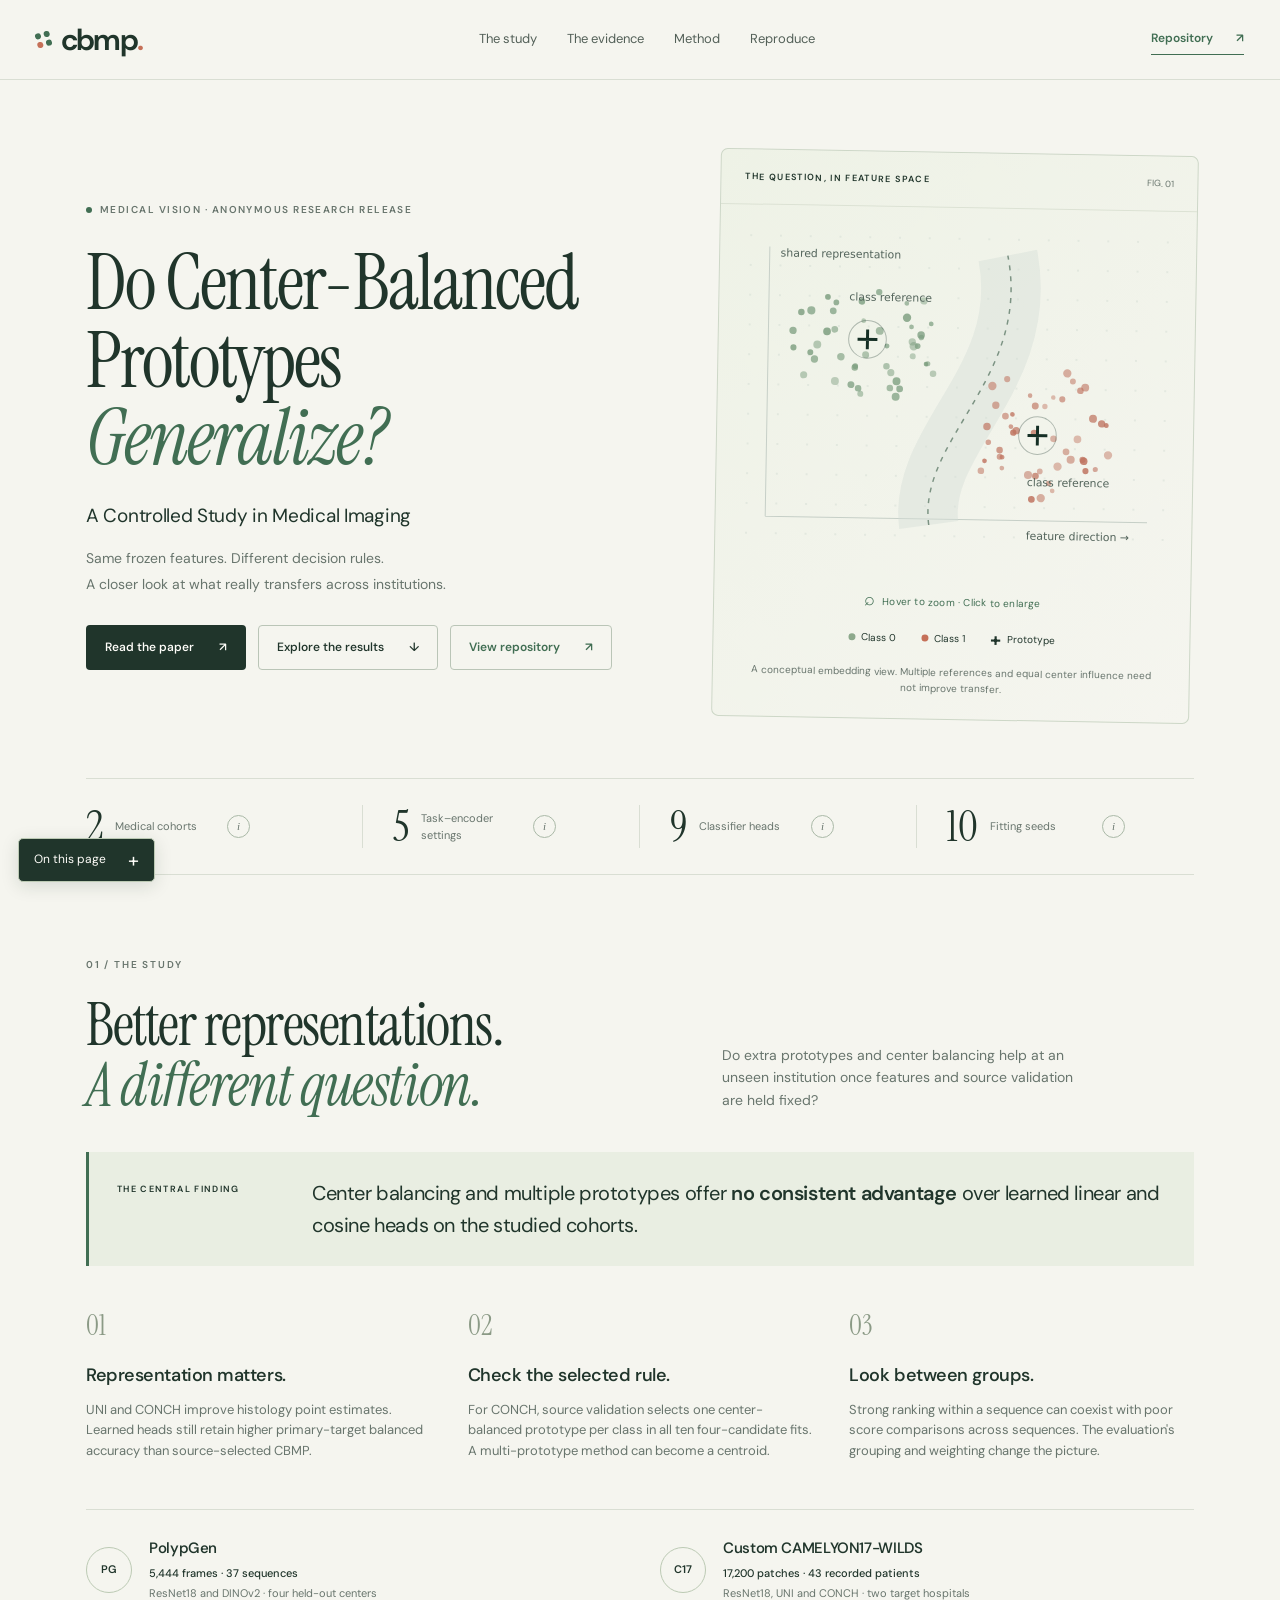
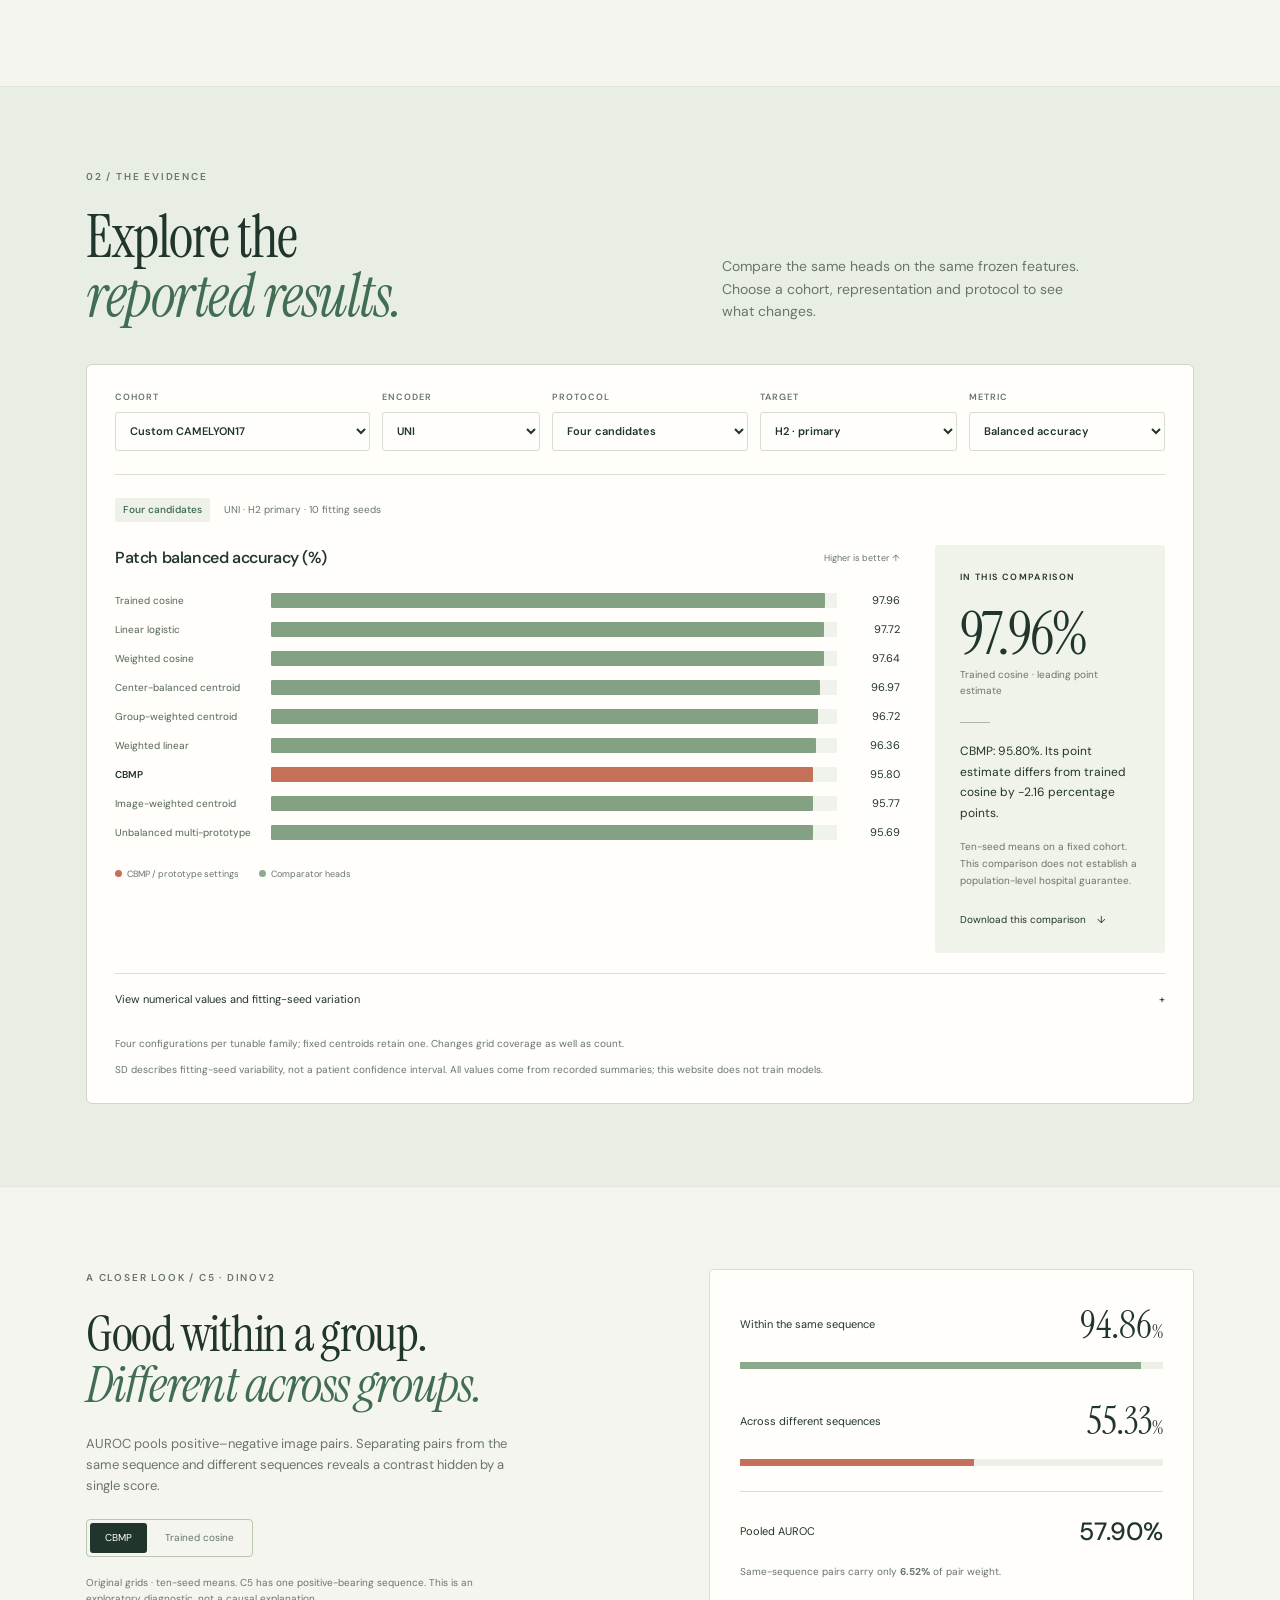
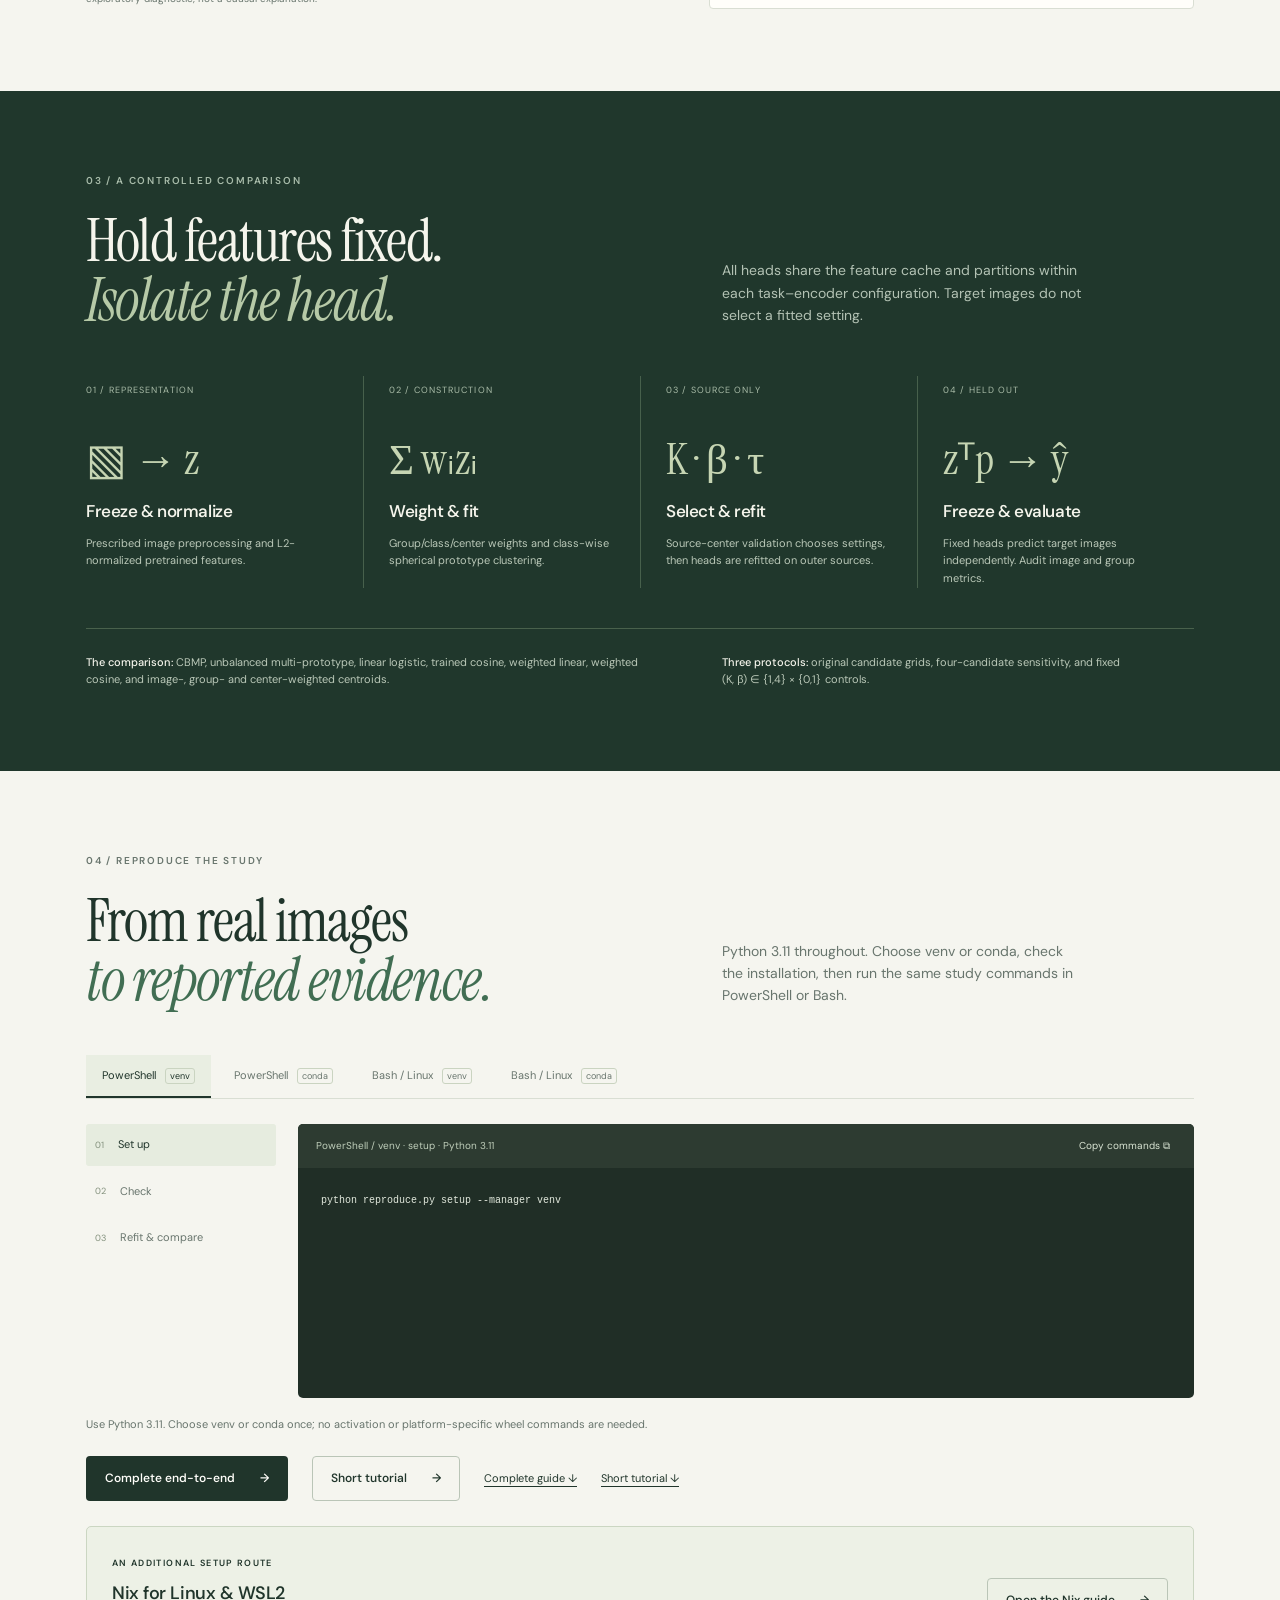
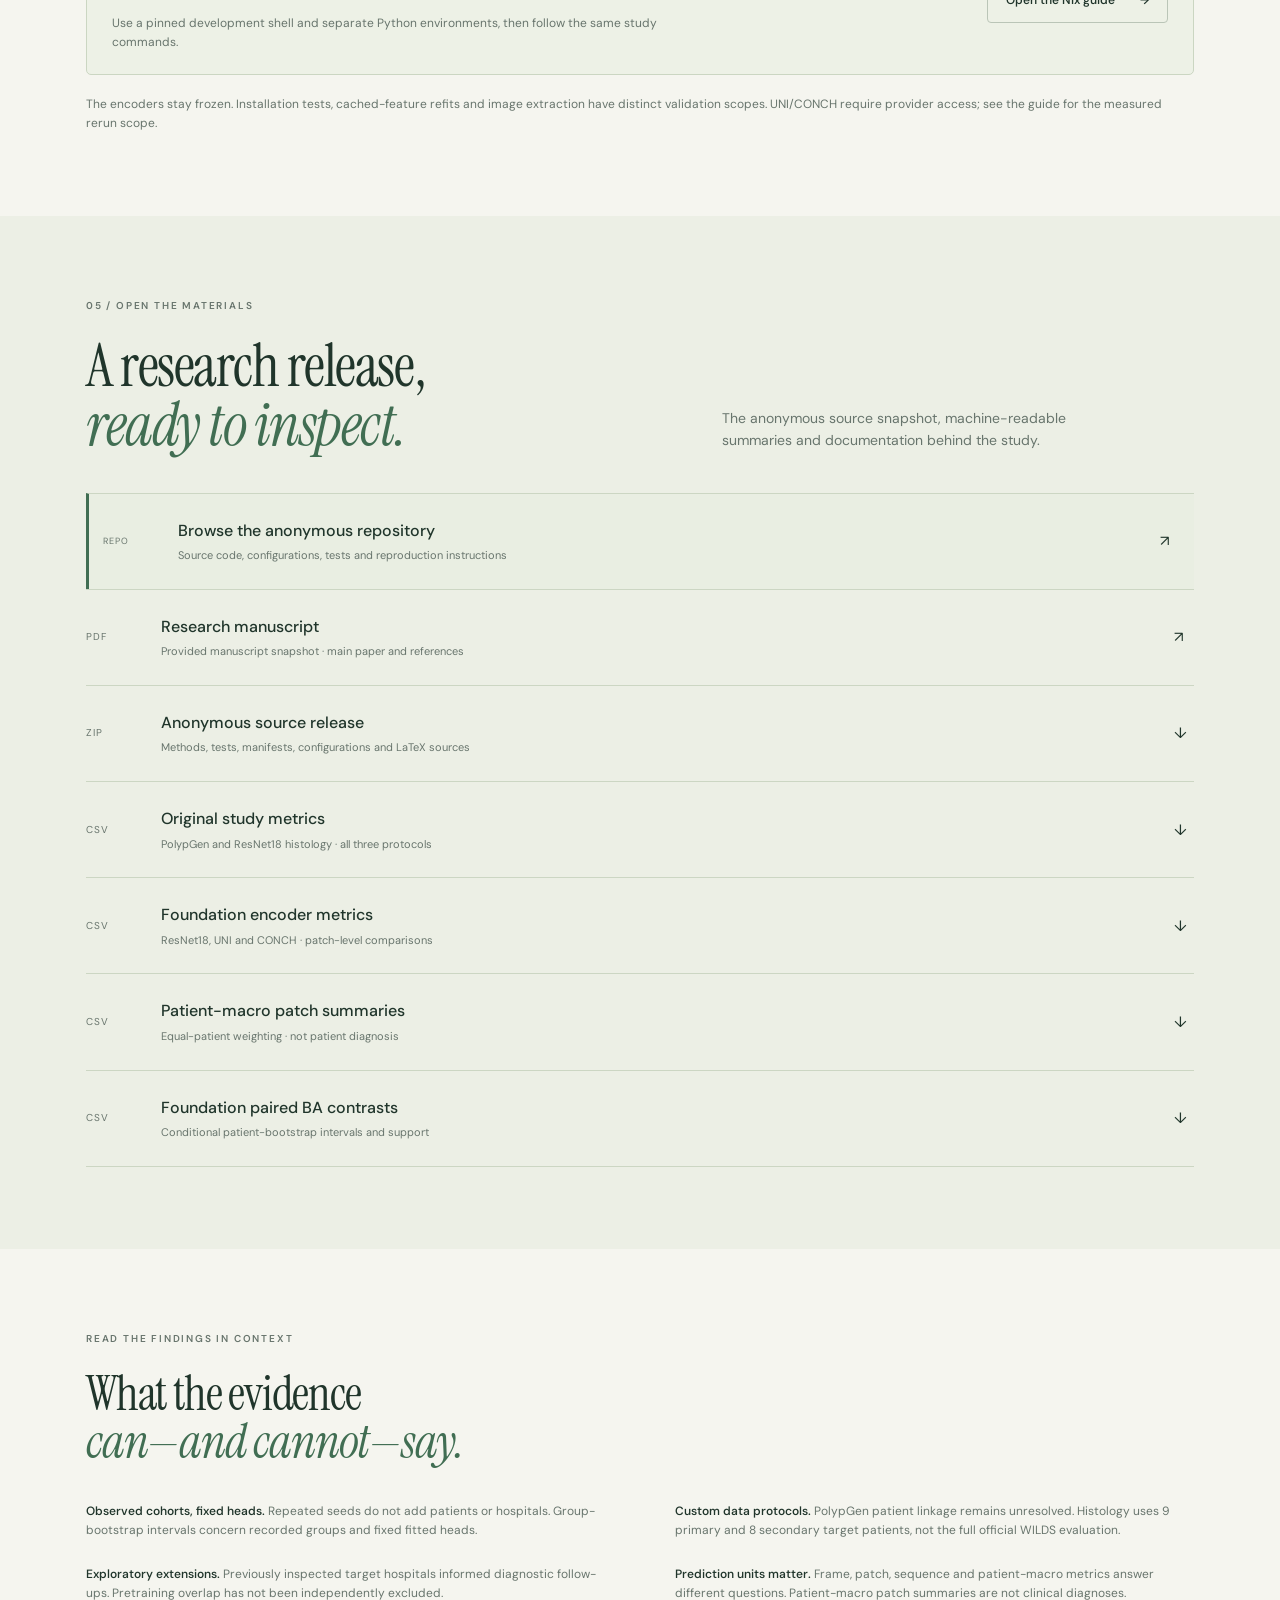
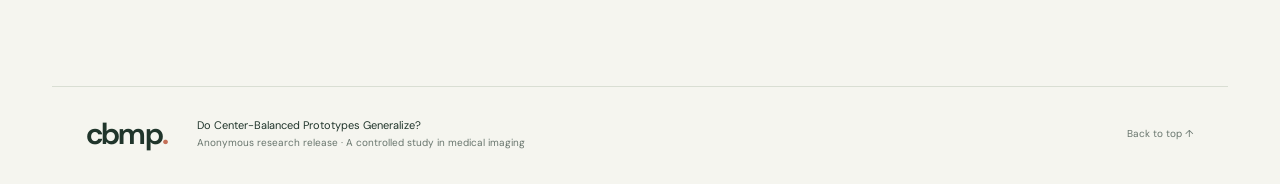
==== commit 4894482a: "Provide separate complete end-to-end and short reproduction tutorials" ====
--- a/docs/index.html
+++ b/docs/index.html
@@ -58,7 +58,7 @@
 <section id="reproduce" class="wrap section"><div class="section-kicker">04 / REPRODUCE THE STUDY</div><div class="section-heading"><h2>From real images<br><em>to reported evidence.</em></h2><p>Python 3.11 throughout. Choose venv or conda, check the installation, then run the same study commands in PowerShell or Bash.</p></div>
 <div class="repro-routes" role="group" aria-label="Choose platform and environment"><button data-shell="powershell" data-env="venv" class="active" aria-pressed="true">PowerShell <span>venv</span></button><button data-shell="powershell" data-env="conda" aria-pressed="false">PowerShell <span>conda</span></button><button data-shell="bash" data-env="venv" aria-pressed="false">Bash / Linux <span>venv</span></button><button data-shell="bash" data-env="conda" aria-pressed="false">Bash / Linux <span>conda</span></button></div>
 <div class="repro-grid"><nav class="repro-steps" aria-label="Reproduction stage"><button data-stage="setup" class="active"><span>01</span> Set up</button><button data-stage="check"><span>02</span> Check</button><button data-stage="run"><span>03</span> Refit &amp; compare</button></nav><div class="terminal"><div class="terminal-header"><span id="terminal-title">PowerShell / venv · setup · Python 3.11</span><button id="copy-code" type="button">Copy commands <span>⧉</span></button></div><pre tabindex="0"><code id="repro-code">Loading the reproduction guide…</code></pre></div></div>
-<p class="repro-hint" id="repro-hint">Three commands for cached refitting. The guide also covers real-image reconstruction and provider access.</p><div class="repro-links"><a class="button primary" href="guide.html">Read the complete walkthrough <span>→</span></a><a class="text-link" href="downloads/REPRODUCE_ALL.md" download>Download Markdown guide ↓</a></div><div class="optional-nix"><div><span class="tiny-label">AN ADDITIONAL SETUP ROUTE</span><h3>Nix for Linux &amp; WSL2</h3><p>Use a pinned development shell and separate Python environments, then follow the same study commands.</p></div><a class="button secondary" href="nix.html">Open the Nix guide <span aria-hidden="true">→</span></a></div><p class="small muted">The encoders stay frozen. Installation tests, cached-feature refits and image extraction have distinct validation scopes. UNI/CONCH require provider access; see the guide for the measured rerun scope.</p>
+<p class="repro-hint" id="repro-hint">Three commands for cached refitting. The guide also covers real-image reconstruction and provider access.</p><div class="repro-links"><a class="button primary" href="complete.html">Complete end-to-end <span>→</span></a><a class="button secondary" href="guide.html">Short tutorial <span>→</span></a><a class="text-link" href="downloads/REPRODUCE_COMPLETE.md" download>Complete guide ↓</a><a class="text-link" href="downloads/REPRODUCE_ALL.md" download>Short tutorial ↓</a></div><div class="optional-nix"><div><span class="tiny-label">AN ADDITIONAL SETUP ROUTE</span><h3>Nix for Linux &amp; WSL2</h3><p>Use a pinned development shell and separate Python environments, then follow the same study commands.</p></div><a class="button secondary" href="nix.html">Open the Nix guide <span aria-hidden="true">→</span></a></div><p class="small muted">The encoders stay frozen. Installation tests, cached-feature refits and image extraction have distinct validation scopes. UNI/CONCH require provider access; see the guide for the measured rerun scope.</p>
 </section>
 <section id="resources" class="resource-section section"><div class="wrap"><div class="section-kicker">05 / OPEN THE MATERIALS</div><div class="section-heading"><h2>A research release,<br><em>ready to inspect.</em></h2><p>The anonymous source snapshot, machine-readable summaries and documentation behind the study.</p></div><div class="resource-list"><a class="repository-resource" data-repository-link href="https://anonymous.4open.science/r/CVPR_work-7DDE/"><span class="resource-type">REPO</span><span><strong>Browse the anonymous repository</strong><small>Source code, configurations, tests and reproduction instructions</small></span><span aria-hidden="true">↗</span></a><a href="downloads/paper.pdf" target="_blank" rel="noopener"><span class="resource-type">PDF</span><span><strong>Research manuscript</strong><small>Provided manuscript snapshot · main paper and references</small></span><span>↗</span></a><a href="downloads/anonymous-source.zip" download><span class="resource-type">ZIP</span><span><strong>Anonymous source release</strong><small>Methods, tests, manifests, configurations and LaTeX sources</small></span><span>↓</span></a><a href="downloads/original_image_metrics.csv" download><span class="resource-type">CSV</span><span><strong>Original study metrics</strong><small>PolypGen and ResNet18 histology · all three protocols</small></span><span>↓</span></a><a href="downloads/histology_image_metrics.csv" download><span class="resource-type">CSV</span><span><strong>Foundation encoder metrics</strong><small>ResNet18, UNI and CONCH · patch-level comparisons</small></span><span>↓</span></a><a href="downloads/histology_patient_macro.csv" download><span class="resource-type">CSV</span><span><strong>Patient-macro patch summaries</strong><small>Equal-patient weighting · not patient diagnosis</small></span><span>↓</span></a><a href="downloads/foundation_paired_ba.csv" download><span class="resource-type">CSV</span><span><strong>Foundation paired BA contrasts</strong><small>Conditional patient-bootstrap intervals and support</small></span><span>↓</span></a></div></div></section>
 <section id="scope" class="wrap section scope-section"><div class="section-kicker">READ THE FINDINGS IN CONTEXT</div><h2>What the evidence<br><em>can—and cannot—say.</em></h2><div class="scope-grid"><p><strong>Observed cohorts, fixed heads.</strong> Repeated seeds do not add patients or hospitals. Group-bootstrap intervals concern recorded groups and fixed fitted heads.</p><p><strong>Custom data protocols.</strong> PolypGen patient linkage remains unresolved. Histology uses 9 primary and 8 secondary target patients, not the full official WILDS evaluation.</p><p><strong>Exploratory extensions.</strong> Previously inspected target hospitals informed diagnostic follow-ups. Pretraining overlap has not been independently excluded.</p><p><strong>Prediction units matter.</strong> Frame, patch, sequence and patient-macro metrics answer different questions. Patient-macro patch summaries are not clinical diagnoses.</p></div></section>
